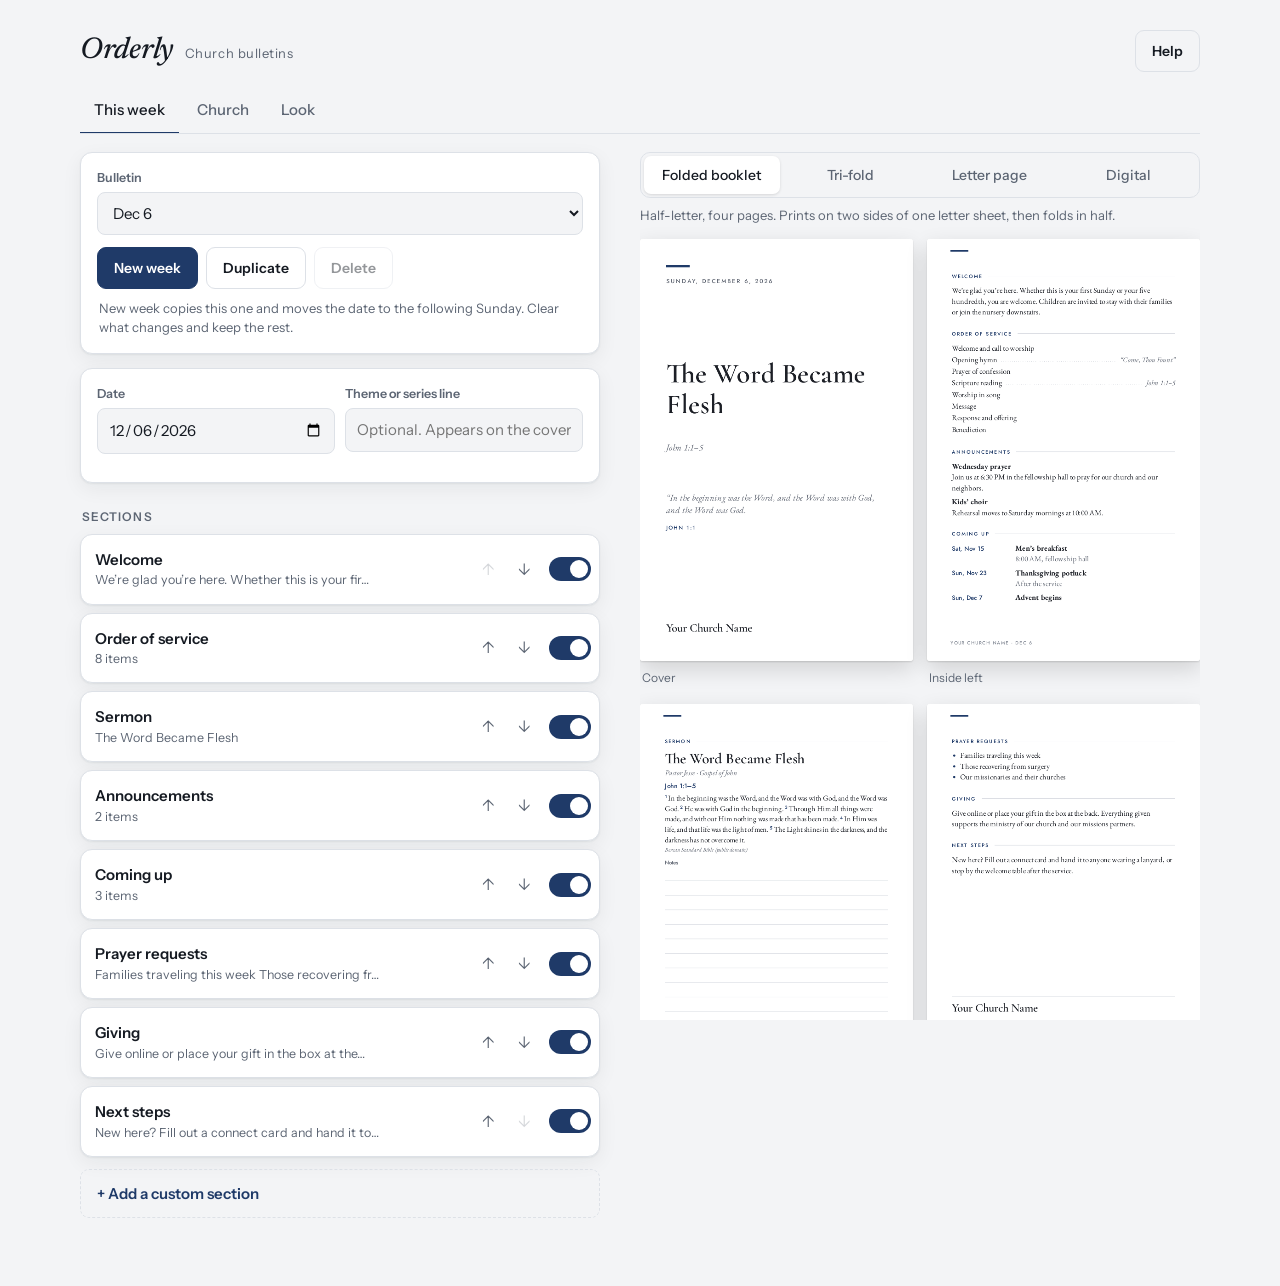
==== index.html @ 0f0de941 "Add files via upload" ====
<!DOCTYPE html>
<html lang="en">
<head>
<meta charset="utf-8">
<meta name="viewport" content="width=device-width, initial-scale=1, viewport-fit=cover">
<title>Orderly</title>
<link rel="icon" type="image/svg+xml" href="[data-uri]">
<link rel="apple-touch-icon" href="[data-uri]">
<link rel="manifest" href="[data-uri]">
<meta name="theme-color" content="#1f3a68">
<meta name="apple-mobile-web-app-capable" content="yes">
<meta name="mobile-web-app-capable" content="yes">
<meta name="apple-mobile-web-app-title" content="Orderly">
<meta name="claude:viewport-fit-sides" content="cover">
<link href="https://fonts.googleapis.com/css2?family=Cormorant+Garamond:wght@500;600;700&family=DM+Sans:ital,wght@0,400;0,500;0,600;0,700;1,400&family=DM+Serif+Display&family=EB+Garamond:ital,wght@0,400;0,600;0,700;1,400&family=Instrument+Sans:wght@400;500;600;700&family=Jost:wght@400;500;600&family=Libre+Baskerville:ital,wght@0,400;0,700;1,400&family=Manrope:wght@400;500;700&family=Newsreader:ital,wght@0,400;0,500;1,400;1,500&family=Source+Sans+3:wght@400;600&family=Source+Serif+4:ital,wght@0,400;0,600;0,700;1,400&display=swap" rel="stylesheet">
<style>
/* Layout: editor column beside a sticky page preview; on phones the preview is its own tab. */
:root{--bg:#f3f4f6;--sf:#fff;--ink:#151a22;--mu:#5c6573;--ln:#dde1e7;--ac:#1f3a68;--acs:#e8edf6;--dg:#a43232;--on:#fff;--sh:0 1px 2px rgba(20,28,40,.06),0 6px 20px rgba(20,28,40,.06);
 --ui:"Instrument Sans",system-ui,-apple-system,"Segoe UI",Roboto,sans-serif;--se:"Newsreader",Georgia,serif}
@media (prefers-color-scheme:dark){:root:not([data-theme="light"]){--bg:#0e1218;--sf:#171c25;--ink:#e9ecf1;--mu:#98a1b0;--ln:#2a313d;--ac:#9ab6ea;--acs:#222d44;--dg:#e07a7a;--on:#0e1218;--sh:0 1px 2px rgba(0,0,0,.4);color-scheme:dark}}
:root[data-theme="dark"]{--bg:#0e1218;--sf:#171c25;--ink:#e9ecf1;--mu:#98a1b0;--ln:#2a313d;--ac:#9ab6ea;--acs:#222d44;--dg:#e07a7a;--on:#0e1218;--sh:0 1px 2px rgba(0,0,0,.4);color-scheme:dark}
*{box-sizing:border-box}
body{background:var(--bg);color:var(--ink);font:15px/1.45 var(--ui);padding-left:max(16px,env(safe-area-inset-left,0px));padding-right:max(16px,env(safe-area-inset-right,0px));padding-block:0 60px;-webkit-text-size-adjust:100%}
#app{max-width:1120px;margin:0 auto}
button,input,select,textarea{font:inherit;color:inherit}
button{cursor:pointer}
.top{padding:22px 0 10px}
.brand{display:flex;align-items:baseline;gap:12px}
.brand b{font:500 30px/1 var(--se);letter-spacing:-.01em;font-style:italic}
.brand span{font-size:13px;color:var(--mu);letter-spacing:.04em}
.tabs{display:flex;gap:4px;border-bottom:1px solid var(--ln);margin:6px 0 18px;overflow-x:auto;scrollbar-width:none}
.tabs button{background:none;border:0;padding:11px 14px;font-weight:500;color:var(--mu);border-bottom:2px solid transparent;margin-bottom:-1px;white-space:nowrap}
.tabs button.on{color:var(--ink);border-bottom-color:var(--ac)}
.tabs button:focus-visible,.btn:focus-visible,.add:focus-visible,.seg button:focus-visible,input:focus-visible,textarea:focus-visible,select:focus-visible,.tg:focus-visible,figure:focus-visible{outline:2px solid var(--ac);outline-offset:2px}
.cols{display:block}
.side{display:none}
.t-prev .side{display:block}
.pvt{display:inline-block}
@media (min-width:980px){.cols{display:grid;grid-template-columns:minmax(0,520px) minmax(0,1fr);gap:40px;align-items:start}.side{display:block;position:sticky;top:16px;max-height:calc(100vh - 32px);overflow:auto;padding-bottom:20px}.pvt{display:none}}
.card{background:var(--sf);border:1px solid var(--ln);border-radius:12px;padding:16px;margin:0 0 14px;box-shadow:var(--sh)}
.h3{font:600 12px var(--ui);letter-spacing:.09em;text-transform:uppercase;color:var(--mu);margin:26px 2px 10px}
.h3.first{margin-top:4px}
.hint{font-size:13px;color:var(--mu);margin:10px 2px 0;text-wrap:pretty}
.row{display:flex;gap:8px;flex-wrap:wrap;margin-top:12px}
.btn{background:var(--ac);color:var(--on);border:1px solid var(--ac);border-radius:9px;padding:10px 16px;font-weight:600;font-size:14px;min-height:42px}
.btn.ghost{background:transparent;color:var(--ink);border-color:var(--ln)}
.btn.dng{color:var(--dg);border-color:var(--dg)}
.btn[disabled]{opacity:.45;cursor:default}
label.file{display:inline-flex;align-items:center;cursor:pointer}
label.file input{position:absolute;width:1px;height:1px;opacity:0;pointer-events:none}
.fl{display:flex;flex-direction:column;gap:5px;margin:0 0 12px;min-width:0}
.fl:last-child{margin-bottom:0}
.fl>span{font-size:12.5px;font-weight:600;color:var(--mu)}
input[type=text],input[type=date],input:not([type]),input[type=color],select,textarea{width:100%;background:var(--bg);border:1px solid var(--ln);border-radius:8px;padding:10px 11px;min-height:42px;min-width:0}
textarea{resize:vertical;line-height:1.45}
.two{display:grid;grid-template-columns:1fr 1fr;gap:10px;min-width:0}
@media (max-width:440px){.two{grid-template-columns:1fr}}
.pick .fl{margin-bottom:0}
.secs{display:flex;flex-direction:column;gap:8px}
.sec{background:var(--sf);border:1px solid var(--ln);border-radius:12px;box-shadow:var(--sh)}
.sec.off{opacity:.62;box-shadow:none}
.sec header{display:flex;align-items:center;gap:6px;padding:4px 8px 4px 4px}
.tg{flex:1;min-width:0;background:none;border:0;text-align:left;padding:10px;display:flex;flex-direction:column;gap:1px;border-radius:8px}
.tg b{font-weight:600}
.tg small{color:var(--mu);font-size:12.5px;white-space:nowrap;overflow:hidden;text-overflow:ellipsis}
.ctl{display:flex;align-items:center;gap:2px}
.ctl>button:not(.sw){width:34px;height:34px;border:0;background:none;border-radius:8px;color:var(--mu);font-size:16px}
.ctl>button[disabled]{opacity:.25}
.sw{width:42px;height:24px;border-radius:99px;border:0;background:var(--ln);position:relative;margin-left:6px;flex:none}
.sw i{position:absolute;top:3px;left:3px;width:18px;height:18px;border-radius:50%;background:#fff;transition:transform .15s}
.sw.on{background:var(--ac)}.sw.on i{transform:translateX(18px)}
.bd{padding:2px 14px 16px;border-top:1px solid var(--ln);padding-top:14px}
.items{display:flex;flex-direction:column;gap:8px;margin-bottom:8px}
.it{display:flex;gap:6px;align-items:center;position:relative}
.it.col{flex-direction:column;align-items:stretch;padding:10px;border:1px solid var(--ln);border-radius:10px;background:var(--bg)}
.it.col input,.it.col textarea{background:var(--sf)}
.it.col .x{position:absolute;top:2px;right:2px}
.it input.sm{flex:0 0 38%}
.x{width:34px;height:34px;flex:none;border:0;background:none;color:var(--mu);font-size:20px;border-radius:8px}
.add{background:none;border:1px dashed var(--ln);border-radius:9px;color:var(--ac);font-weight:600;padding:9px 14px;min-height:40px;width:100%;text-align:left}
.add.big{margin-top:12px;padding:13px 16px}
.add.dng{color:var(--dg);margin-top:12px;border-style:solid}
.opt{display:flex;gap:16px;align-items:center;justify-content:space-between;flex-wrap:wrap;margin-top:12px}
.chk,.inl{display:inline-flex;align-items:center;gap:8px;font-size:14px}
.chk input{width:18px;height:18px;accent-color:var(--ac)}
.inl select{width:auto;min-height:36px;padding:6px 8px}
.logo img{max-width:200px;max-height:90px;display:block;margin-bottom:6px}
.nologo{color:var(--mu);font-size:13px;border:1px dashed var(--ln);border-radius:10px;padding:24px;text-align:center}
.sw8{display:flex;gap:10px;flex-wrap:wrap}
.swt{width:38px;height:38px;border-radius:50%;border:2px solid var(--sf);box-shadow:0 0 0 1px var(--ln);background:var(--c);padding:0;position:relative}
.swt.on{box-shadow:0 0 0 2px var(--ink)}
.swt.cust{display:inline-block;overflow:hidden;background:conic-gradient(#d33,#dd3,#3d3,#3dd,#33d,#d3d,#d33)}
.swt.cust.on::after{content:"";position:absolute;inset:11px;border-radius:50%;background:var(--c);box-shadow:0 0 0 2px var(--sf)}
.swt.cust input{position:absolute;inset:-8px;width:60px;height:60px;opacity:0;cursor:pointer;padding:0;border:0;min-height:0}
.fonts{display:grid;grid-template-columns:1fr 1fr;gap:10px}
.fcard{background:var(--sf);border:1px solid var(--ln);border-radius:12px;padding:14px;text-align:left;display:flex;flex-direction:column;gap:4px;box-shadow:var(--sh)}
.fcard span{font-size:22px;line-height:1.1}
.fcard small{font-size:12px;color:var(--mu)}
.fcard.on{border-color:var(--ac);box-shadow:0 0 0 1px var(--ac)}
.seg{display:flex;background:var(--bg);border:1px solid var(--ln);border-radius:10px;padding:3px;gap:3px}
.seg button{flex:1;border:0;background:none;border-radius:7px;padding:8px 6px;font-weight:500;font-size:14px;color:var(--mu);min-height:38px}
.seg button.on{background:var(--sf);color:var(--ink);box-shadow:0 1px 3px rgba(0,0,0,.12)}
.pvh{margin:0 0 14px}
.note{background:var(--acs);border:1px solid var(--ln);border-radius:10px;padding:10px 12px;font-size:13.5px;margin:0 0 12px}
.pgs{display:grid;gap:18px 14px;grid-template-columns:repeat(2,minmax(0,1fr))}
.pgs.digital{grid-template-columns:repeat(2,minmax(0,1fr))}
@media (min-width:640px) and (max-width:979px){.pgs.booklet{grid-template-columns:repeat(4,minmax(0,1fr))}.pgs.digital{grid-template-columns:repeat(3,minmax(0,1fr))}.pgs.page{grid-template-columns:repeat(2,minmax(0,300px))}}
.pgs.page:has(figure:only-child){grid-template-columns:minmax(0,340px)}
figure{margin:0;cursor:zoom-in}
figure .pg{border-radius:3px;box-shadow:0 1px 2px rgba(0,0,0,.14),0 8px 22px rgba(0,0,0,.14);background:#fff}
figure canvas{display:block;border-radius:3px;width:100%;height:auto}
figcaption{padding:8px 2px 0;font-size:12px;color:var(--mu)}
.exp{display:flex;flex-wrap:wrap;gap:8px;margin-top:8px}
.ov{position:fixed;inset:0;background:rgba(10,14,20,.72);z-index:50;display:flex;align-items:center;justify-content:center;padding:max(16px,env(safe-area-inset-top,0px)) 16px;overflow:auto}
.ovb{background:var(--sf);border-radius:14px;padding:14px;max-width:min(560px,100%);max-height:100%;overflow:auto}
.ovb img{display:block;max-width:100%;max-height:72vh;margin:0 auto;box-shadow:0 2px 14px rgba(0,0,0,.25);background:#fff}
.ovb .row{justify-content:center}
.cpo textarea{height:200px;margin:10px 0 12px}
.ovb p{margin:0}
#toast{position:fixed;left:50%;bottom:calc(24px + env(safe-area-inset-bottom,0px));transform:translate(-50%,20px);background:var(--ink);color:var(--bg);padding:10px 16px;border-radius:10px;font-size:14px;opacity:0;pointer-events:none;transition:.2s;z-index:60;max-width:90vw}
#toast.show{opacity:1;transform:translate(-50%,0)}
#pa{display:none}
@media print{body>*:not(#pa){display:none!important}body{background:#fff;padding:0!important}#pa{display:block}#pa img{display:block;width:100%;page-break-after:always;break-after:page}}
@media (prefers-reduced-motion:reduce){*{transition:none!important}}

.dsg{display:grid;grid-template-columns:repeat(3,minmax(0,1fr));gap:10px}
@media (max-width:440px){.dsg{grid-template-columns:repeat(2,minmax(0,1fr))}}
.dcard{background:var(--sf);border:1px solid var(--ln);border-radius:12px;padding:8px 8px 10px;text-align:left;display:flex;flex-direction:column;gap:2px;box-shadow:var(--sh);min-width:0}
.dcard canvas{width:100%;height:auto;border-radius:4px;border:1px solid var(--ln);margin-bottom:6px;background:#fff}
.dcard b{font-size:14px}
.dcard small{font-size:12px;color:var(--mu);line-height:1.3}
.dcard.on{border-color:var(--ac);box-shadow:0 0 0 1px var(--ac)}
.phr{display:flex;gap:14px;align-items:center;flex-wrap:wrap}
.phr img{width:96px;height:120px;object-fit:cover;border-radius:6px;border:1px solid var(--ln)}
.phr .nologo{width:96px;height:120px;display:flex;align-items:center;justify-content:center;padding:8px}

.seas{display:grid;grid-template-columns:repeat(2,minmax(0,1fr));gap:8px}
.scard{background:var(--sf);border:1px solid var(--ln);border-radius:12px;padding:10px 10px 10px 36px;text-align:left;position:relative;display:flex;flex-direction:column;gap:1px;min-width:0}
.scard i{position:absolute;left:10px;top:12px;width:18px;height:18px;border-radius:50%}
.scard b{font-size:14px}.scard small{font-size:12px;color:var(--mu);line-height:1.3}
.scard.on,.acard.on,.icard.on{border-color:var(--ac);box-shadow:0 0 0 1px var(--ac)}
.artg{display:grid;grid-template-columns:repeat(4,minmax(0,1fr));gap:8px}
@media (max-width:440px){.artg{grid-template-columns:repeat(3,minmax(0,1fr))}}
.acard{background:var(--sf);border:1px solid var(--ln);border-radius:10px;padding:5px;display:flex;flex-direction:column;gap:4px;align-items:stretch;min-width:0}
.acard canvas{width:100%;height:auto;border-radius:5px;display:block}
.acard small{font-size:11.5px;color:var(--mu);text-align:center}
.illg{display:grid;grid-template-columns:repeat(5,minmax(0,1fr));gap:8px}
@media (max-width:440px){.illg{grid-template-columns:repeat(4,minmax(0,1fr))}}
.icard{background:var(--sf);border:1px solid var(--ln);border-radius:10px;padding:6px;display:flex;align-items:center;justify-content:center;min-height:56px;min-width:0}
.icard canvas{width:100%;max-width:52px;height:auto;display:block}
.icard span{font-size:12.5px;color:var(--mu)}
.btn.sm{padding:6px 12px;font-size:13px;min-height:0}

.cfe{margin-top:10px}
.cfp{font-size:26px;line-height:1.15;margin-bottom:6px}.cfp2{font-size:15px;line-height:1.4;color:var(--mu);margin-bottom:12px}
.cfr{display:flex;gap:10px;align-items:flex-end;margin-bottom:10px}.cfr>.fl{flex:1;min-width:0}.cfr>.cfw{flex:0 0 120px}
.cfr2{display:grid;grid-template-columns:1fr;gap:10px;margin-bottom:6px}
.cfh{font-size:13px;margin:14px 0 6px}
.cfr.add input{flex:1;min-width:0}
.cfu{display:flex;flex-direction:column;gap:6px;margin-top:8px}.cfu>div{display:flex;justify-content:space-between;align-items:center;gap:8px}.cfu span{font-size:17px}
.cfr.add input{flex:1 1 0;width:auto}.cfr.add select{width:auto;flex:0 0 112px}.cfr.add .btn{flex:0 0 auto}

.pgs.trifold{grid-template-columns:repeat(3,minmax(0,1fr))}
@media (min-width:640px) and (max-width:979px){.pgs.trifold{grid-template-columns:repeat(6,minmax(0,1fr))}}
details.pst{margin:10px 0 2px;font-size:13px}details.pst summary{cursor:pointer;color:var(--muted,#667);padding:6px 0}details.pst textarea{width:100%;box-sizing:border-box;margin:6px 0;font:inherit}
.lsz{display:flex;align-items:center;gap:10px;margin:10px 0 2px;font-size:13px}.lsz input{flex:1}
.top{display:flex;align-items:center;justify-content:space-between;gap:12px}.hlp{padding:8px 16px}
.mdl{max-width:min(640px,100%);padding:20px 22px}.mdl h2{margin:0 0 6px;font:500 24px var(--se)}.mdl h3{margin:0 0 10px;font:500 20px var(--se)}.mdl h4{margin:16px 0 4px;font-size:14px}.mdl p,.mdl li{font-size:14px;line-height:1.5;margin:4px 0}.mdl ul,.mdl ol{padding-left:20px;margin:4px 0}.mdl .row{margin-top:16px}
.mkb{flex-basis:100%}.mkb .hint{margin:4px 0 0}

.sch{display:grid;grid-template-columns:repeat(2,1fr);gap:6px;margin-bottom:12px}
.schb{display:flex;align-items:center;gap:6px;padding:6px 8px;border:1px solid var(--line,#ddd);border-radius:8px;background:#fff;cursor:pointer;text-align:left}
.schb.on{border-color:#1f3a68;box-shadow:0 0 0 1px #1f3a68}
.schb span{width:16px;height:16px;border-radius:50%;flex:none}.schb small{font-size:11px;color:#444}
.swt.same{background:linear-gradient(135deg,var(--c) 50%,#fff 50%);border:1px dashed #999}

</style>
</head>
<body>
<div id="app"></div><div id="pa"></div>
<script>
const BIBLE=[["GEN","Genesis",[{"n":[1,2,3,4,5,6,7,8,9,10,11,12,13,14,15,16,17,18,19,20,21,22,23,24,25,26,27,28,29,30,31],"v":["In the beginning God created the heavens and the earth.","Now the earth was formless and void, and darkness was over the surface of the deep. And the Spirit of God was hovering over the surface of the waters.","And God said, “Let there be light,” and there was light.","And God saw that the light was good, and He separated the light from the darkness.","God called the light “day,” and the darkness He called “night.” And there was evening, and there was morning — the first day.","And God said, “Let there be an expanse between the waters, to separate the waters from the waters.”","So God made the expanse and separated the waters beneath it from the waters above. And it was so.","God called the expanse “sky.” And there was evening, and there was morning — the second day.","And God said, “Let the waters under the sky be gathered into one place, so that the dry land may appear.” And it was so.","God called the dry land “earth,” and the gathering of waters He called “seas.” And God saw that it was good.","Then God said, “Let the earth bring forth vegetation: seed-bearing plants and fruit trees, each bearing fruit with seed according to its kind.” And it was so.","The earth produced vegetation: seed-bearing plants according to their kinds and trees bearing fruit with seed according to their kinds. And God saw that it was good.","And there was evening, and there was morning — the third day.","And God said, “Let there be lights in the expanse of the sky to distinguish between the day and the night, and let them be signs to mark the seasons and days and years.","And let them serve as lights in the expanse of the sky to shine upon the earth.” And it was so.","God made two great lights: the greater light to rule the day and the lesser light to rule the night. And He made the stars as well.","God set these lights in the expanse of the sky to shine upon the earth,","to preside over the day and the night, and to separate the light from the darkness. And God saw that it was good.","And there was evening, and there was morning — the fourth day.","And God said, “Let the waters teem with living creatures, and let birds fly above the earth in the open expanse of the sky.”","So God created the great sea creatures and every living thing that moves, with which the waters teemed according to their kinds, and every winged bird after its kind. And God saw that it was good.","Then God blessed them and said, “Be fruitful and multiply and fill the waters of the seas, and let birds multiply on the earth.”","And there was evening, and there was morning — the fifth day.","And God said, “Let the earth bring forth living creatures according to their kinds: livestock, land crawlers, and beasts of the earth according to their kinds.” And it was so.","God made the beasts of the earth according to their kinds, the livestock according to their kinds, and everything that crawls upon the earth according to its kind. And God saw that it was good.","Then God said, “Let Us make man in Our image, after Our likeness, to rule over the fish of the sea and the birds of the air, over the livestock, and over all the earth itself and every creature that crawls upon it.”","So God created man in His own image;\n  in the image of God He created him;\n  male and female He created them.","God blessed them and said to them, “Be fruitful and multiply, and fill the earth and subdue it; rule over the fish of the sea and the birds of the air and every creature that crawls upon the earth.”","Then God said, “Behold, I have given you every seed-bearing plant on the face of all the earth, and every tree whose fruit contains seed. They will be yours for food.","And to every beast of the earth and every bird of the air and every creature that crawls upon the earth — everything that has the breath of life in it — I have given every green plant for food.” And it was so.","And God looked upon all that He had made, and indeed, it was very good. And there was evening, and there was morning — the sixth day."],"t":[1,1,1,0,0,1,0,0,1,0,1,0,1,1,0,1,1,0,1,1,0,1,1,1,0,1,2,1,1,0,1],"h":{"0":"The Creation","2":"The First Day","5":"The Second Day","8":"The Third Day","13":"The Fourth Day","19":"The Fifth Day","23":"The Sixth Day"},"f":{"2":["Cited in"],"4":["Literally day one"],"5":["Or a canopy or a firmament or a vault ; also in verses 7, 8, 14, 15, 17, and 20"],"25":["MT; Syriac and over all the beasts of the earth"],"26":["Cited in and Mark 10:6"]},"x":{"0":[["JHN",1,1,"John 1:1–5"],["HEB",11,1,"Hebrews 11:1–3"]]}},{"n":[1,2,3,4,5,6,7,8,9,10,11,12,13,14,15,16,17,18,19,20,21,22,23,24,25],"v":["Thus the heavens and the earth were completed in all their vast array.","And by the seventh day God had finished the work He had been doing; so on that day He rested from all His work.","Then God blessed the seventh day and sanctified it, because on that day He rested from all the work of creation that He had accomplished.","This is the account of the heavens and the earth when they were created, in the day that the LORD God made them.","Now no shrub of the field had yet appeared on the earth, nor had any plant of the field sprouted, for the LORD God had not yet sent rain upon the earth, and there was no man to cultivate the ground.","But springs welled up from the earth and watered the whole surface of the ground.","Then the LORD God formed man from the dust of the ground and breathed the breath of life into his nostrils, and the man became a living being.","And the LORD God planted a garden in Eden, in the east, where He placed the man He had formed.","Out of the ground the LORD God gave growth to every tree that is pleasing to the eye and good for food. And in the middle of the garden were the tree of life and the tree of the knowledge of good and evil.","Now a river flowed out of Eden to water the garden, and from there it branched into four headwaters:","The name of the first river is the Pishon; it winds through the whole land of Havilah, where there is gold.","And the gold of that land is pure, and bdellium and onyx are found there.","The name of the second river is the Gihon; it winds through the whole land of Cush.","The name of the third river is the Tigris; it runs along the east side of Assyria. And the fourth river is the Euphrates.","Then the LORD God took the man and placed him in the Garden of Eden to cultivate and keep it.","And the LORD God commanded him, “You may eat freely from every tree of the garden,","but you must not eat from the tree of the knowledge of good and evil; for in the day that you eat of it, you will surely die.”","The LORD God also said, “ It is not good for the man to be alone. I will make for him a suitable helper.”","And out of the ground the LORD God formed every beast of the field and every bird of the air, and He brought them to the man to see what he would name each one. And whatever the man called each living creature, that was its name.","The man gave names to all the livestock, to the birds of the air, and to every beast of the field. But for Adam no suitable helper was found.","So the LORD God caused the man to fall into a deep sleep, and while he slept, He took one of the man’s ribs and closed up the area with flesh.","And from the rib that the LORD God had taken from the man, He made a woman and brought her to him.","And the man said:\n“This is now bone of my bones\n  and flesh of my flesh;\nshe shall be called ‘woman,’\n  for out of man she was taken.”","For this reason a man will leave his father and mother and be united to his wife, and they will become one flesh.","And the man and his wife were both naked, and they were not ashamed."],"t":[1,0,1,1,1,0,1,1,0,1,1,0,1,1,1,1,0,1,1,0,1,0,2,1,1],"h":{"0":"The Seventh Day","3":"Man and Woman in the Garden"},"f":{"1":["Cited in"],"3":["LORD or GOD , with capital letters, represents the proper name of the God of Israel and the one true God, transliterated from the Hebrew as YHWH ; here and throughout the Scriptures."],"5":["Or mist"],"6":["Or a living soul ; cited in"],"19":["Or the man , as in verses 19 and 21"],"20":["Or took part of the man’s side ; similarly in verse 22"],"23":["LXX and the two will become one flesh ; cited in , Mark 10:7–8, 1 Corinthians 6:16, and Ephesians 5:31"]},"x":{"0":[["EXO",16,22,"Exodus 16:22–30"],["HEB",4,1,"Hebrews 4:1–11"]]}},{"n":[1,2,3,4,5,6,7,8,9,10,11,12,13,14,15,16,17,18,19,20,21,22,23,24],"v":["Now the serpent was more crafty than any beast of the field that the LORD God had made. And he said to the woman, “Did God really say, ‘You must not eat from any tree in the garden?’”","The woman answered the serpent, “We may eat the fruit of the trees of the garden,","but about the fruit of the tree in the middle of the garden, God has said, ‘You must not eat of it or touch it, or you will die.’”","“You will not surely die,” the serpent told the woman.","“For God knows that in the day you eat of it, your eyes will be opened and you will be like God, knowing good and evil.”","When the woman saw that the tree was good for food and pleasing to the eyes, and that it was desirable for obtaining wisdom, she took the fruit and ate it. She also gave some to her husband who was with her, and he ate it.","And the eyes of both of them were opened, and they knew that they were naked; so they sewed together fig leaves and made coverings for themselves.","Then the man and his wife heard the voice of the LORD God walking in the garden in the breeze of the day, and they hid themselves from the presence of the LORD God among the trees of the garden.","But the LORD God called out to the man, “Where are you?”","“I heard Your voice in the garden,” he replied, “and I was afraid because I was naked; so I hid myself.”","“Who told you that you were naked?” asked the LORD God. “Have you eaten from the tree of which I commanded you not to eat?”","And the man answered, “The woman whom You gave me, she gave me fruit from the tree, and I ate it.”","Then the LORD God said to the woman, “What is this you have done?” “The serpent deceived me,” she replied, “and I ate.”","So the LORD God said to the serpent:\n“Because you have done this,\n  cursed are you above all livestock\n  and every beast of the field!\nOn your belly will you go,\n  and dust you will eat,\n  all the days of your life.","And I will put enmity between you and the woman,\n  and between your seed and her seed.\nHe will crush your head,\n  and you will strike his heel.”","To the woman He said:\n“I will sharply increase your pain in childbirth;\n  in pain you will bring forth children.\nYour desire will be for your husband,\n  and he will rule over you.”","And to Adam He said:\n“Because you have listened to the voice of your wife\n  and have eaten from the tree\n  of which I commanded you not to eat,\ncursed is the ground because of you;\n  through toil you will eat of it\n  all the days of your life.","Both thorns and thistles it will yield for you,\n  and you will eat the plants of the field.","By the sweat of your brow\n  you will eat your bread,\nuntil you return to the ground —\n  because out of it were you taken.\nFor dust you are,\n  and to dust you shall return.”","And Adam named his wife Eve, because she would be the mother of all the living.","And the LORD God made garments of skin for Adam and his wife, and He clothed them.","Then the LORD God said, “Behold, the man has become like one of Us, knowing good and evil. And now, lest he reach out his hand and take also from the tree of life, and eat, and live forever...”","Therefore the LORD God banished him from the Garden of Eden to work the ground from which he had been taken.","So He drove out the man and stationed cherubim on the east side of the Garden of Eden, along with a whirling sword of flame to guard the way to the tree of life."],"t":[1,1,0,1,0,1,1,1,1,1,1,1,1,2,2,2,2,2,2,1,1,1,1,0],"h":{"0":"The Serpent’s Deception","7":"God Arraigns Adam and Eve","13":"The Fate of the Serpent","15":"The Punishment of Mankind","20":"The Expulsion from Paradise"},"f":{"0":["Hebrew nachash , translated in this chapter as serpent , is translated in most cases as snake ."],"7":["Or at the breezy (time) ; Hebrew unto the Ruach"],"14":["Or He will bruise your head, and you will bruise his heel . The same Hebrew root for crush , bruise , or strike appears twice in this verse."],"15":["Or You will desire to control your husband"],"19":["Eve sounds like the Hebrew for giving life or living ."]},"x":{"0":[["ROM",5,12,"Romans 5:12–21"]]}},{"n":[1,2,3,4,5,6,7,8,9,10,11,12,13,14,15,16,17,18,19,20,21,22,23,24,25,26],"v":["And Adam had relations with his wife Eve, and she conceived and gave birth to Cain. “With the help of the LORD I have brought forth a man,” she said.","Later she gave birth to Cain’s brother Abel. Now Abel was a keeper of sheep, while Cain was a tiller of the soil.","So in the course of time, Cain brought some of the fruit of the soil as an offering to the LORD,","while Abel brought the best portions of the firstborn of his flock. And the LORD looked with favor on Abel and his offering,","but He had no regard for Cain and his offering. So Cain became very angry, and his countenance fell.","“Why are you angry,” said the LORD to Cain, “and why has your countenance fallen?","If you do what is right, will you not be accepted? But if you refuse to do what is right, sin is crouching at your door; it desires you, but you must master it.”","Then Cain said to his brother Abel, “Let us go out to the field.” And while they were in the field, Cain rose up against his brother Abel and killed him.","And the LORD said to Cain, “Where is your brother Abel?” “I do not know!” he answered. “ Am I my brother’s keeper?”","“What have you done?” replied the LORD. “The voice of your brother’s blood cries out to Me from the ground.","Now you are cursed and banished from the ground, which has opened its mouth to receive your brother’s blood from your hand.","When you till the ground, it will no longer yield its produce to you. You will be a fugitive and a wanderer on the earth.”","But Cain said to the LORD, “My punishment is greater than I can bear.","Behold, this day You have driven me from the face of the earth, and from Your face I will be hidden; I will be a fugitive and a wanderer on the earth, and whoever finds me will kill me.”","“Not so!” replied the LORD. “If anyone slays Cain, then Cain will be avenged sevenfold.” And the LORD placed a mark on Cain, so that no one who found him would kill him.","So Cain went out from the presence of the LORD and settled in the land of Nod, east of Eden.","And Cain had relations with his wife, and she conceived and gave birth to Enoch. Then Cain built a city and named it after his son Enoch.","Now to Enoch was born Irad, and Irad was the father of Mehujael, and Mehujael was the father of Methusael, and Methusael was the father of Lamech.","And Lamech married two women, one named Adah and the other Zillah.","Adah gave birth to Jabal; he was the father of those who dwell in tents and raise livestock.","And his brother’s name was Jubal; he was the father of all who play the harp and flute.","And Zillah gave birth to Tubal-cain, a forger of every implement of bronze and iron. And the sister of Tubal-cain was Naamah.","Then Lamech said to his wives:\n“Adah and Zillah, hear my voice;\n  wives of Lamech, listen to my speech.\nFor I have slain a man for wounding me,\n  a young man for striking me.","If Cain is avenged sevenfold,\n  then Lamech seventy-sevenfold.”","And Adam again had relations with his wife, and she gave birth to a son and named him Seth, saying, “God has granted me another seed in place of Abel, since Cain killed him.”","And to Seth also a son was born, and he called him Enosh. At that time men began to call upon the name of the LORD."],"t":[1,1,0,0,0,1,0,1,1,1,0,0,1,0,1,1,1,1,0,1,0,1,2,2,1,1],"h":{"0":"Cain and Abel","16":"The Descendants of Cain","24":"Seth and Enosh"},"f":{"0":["Cain sounds like the Hebrew for acquired or brought forth ."],"6":["Or it desires to control you"],"7":["SP, LXX, Syriac, and Vulgate; Hebrew Then Cain spoke to his brother Abel."],"12":["Or guilt or sin"],"14":["LXX, Vulgate, and Syriac; Hebrew “Very well!” or “Therefore:”"],"15":["Nod means wandering ."],"23":["Hebrew; LXX can be translated as either seventy times seven or seventy-sevenfold ; see also ."],"24":["Seth probably means granted or appointed ."],"25":["Or to proclaim ; some translators to invoke or to call themselves by or to profane"]},"x":{"0":[["HEB",11,4,"Hebrews 11:4"]]}},{"n":[1,2,3,4,5,6,7,8,9,10,11,12,13,14,15,16,17,18,19,20,21,22,23,24,25,26,27,28,29,30,31,32],"v":["This is the book of the generations of Adam. In the day that God created man, He made him in His own likeness.","Male and female He created them, and He blessed them. And in the day they were created, He called them “man.”","When Adam was 130 years old, he had a son in his own likeness, after his own image; and he named him Seth.","And after he had become the father of Seth, Adam lived 800 years and had other sons and daughters.","So Adam lived a total of 930 years, and then he died.","When Seth was 105 years old, he became the father of Enosh.","And after he had become the father of Enosh, Seth lived 807 years and had other sons and daughters.","So Seth lived a total of 912 years, and then he died.","When Enosh was 90 years old, he became the father of Kenan.","And after he had become the father of Kenan, Enosh lived 815 years and had other sons and daughters.","So Enosh lived a total of 905 years, and then he died.","When Kenan was 70 years old, he became the father of Mahalalel.","And after he had become the father of Mahalalel, Kenan lived 840 years and had other sons and daughters.","So Kenan lived a total of 910 years, and then he died.","When Mahalalel was 65 years old, he became the father of Jared.","And after he had become the father of Jared, Mahalalel lived 830 years and had other sons and daughters.","So Mahalalel lived a total of 895 years, and then he died.","When Jared was 162 years old, he became the father of Enoch.","And after he had become the father of Enoch, Jared lived 800 years and had other sons and daughters.","So Jared lived a total of 962 years, and then he died.","When Enoch was 65 years old, he became the father of Methuselah.","And after he had become the father of Methuselah, Enoch walked with God 300 years and had other sons and daughters.","So Enoch lived a total of 365 years.","Enoch walked with God, and then he was no more, because God had taken him away.","When Methuselah was 187 years old, he became the father of Lamech.","And after he had become the father of Lamech, Methuselah lived 782 years and had other sons and daughters.","So Methuselah lived a total of 969 years, and then he died.","When Lamech was 182 years old, he had a son.","And he named him Noah, saying, “ May this one comfort us in the labor and toil of our hands caused by the ground that the LORD has cursed.”","And after he had become the father of Noah, Lamech lived 595 years and had other sons and daughters.","So Lamech lived a total of 777 years, and then he died.","After Noah was 500 years old, he became the father of Shem, Ham, and Japheth."],"t":[1,0,1,0,0,1,0,0,1,0,0,1,0,0,1,0,0,1,0,0,1,0,0,1,1,0,0,1,0,0,0,1],"h":{"0":"The Descendants of Adam","17":"God Takes Up Enoch","24":"From Methuselah to Noah"},"f":{"1":["Cited in and Mark 10:6","Hebrew Adam"],"21":["LXX pleased God ; also in verse 24"],"23":["LXX and he was not found, because God had taken him away ; cited in"],"28":["Noah sounds like the Hebrew for rest or comfort ."]},"x":{"0":[["1CH",1,1,"1 Chronicles 1:1–3"]],"17":[["HEB",11,5,"Hebrews 11:5"]]}},{"n":[1,2,3,4,5,6,7,8,9,10,11,12,13,14,15,16,17,18,19,20,21,22],"v":["Now when men began to multiply on the face of the earth and daughters were born to them,","the sons of God saw that the daughters of men were beautiful, and they took as wives whomever they chose.","So the LORD said, “My Spirit will not contend with man forever, for he is mortal; his days shall be 120 years.”","The Nephilim were on the earth in those days— and afterward as well— when the sons of God had relations with the daughters of men. And they bore them children who became the mighty men of old, men of renown.","Then the LORD saw that the wickedness of man was great upon the earth, and that every inclination of the thoughts of his heart was altogether evil all the time.","And the LORD regretted that He had made man on the earth, and He was grieved in His heart.","So the LORD said, “I will blot out man, whom I have created, from the face of the earth — every man and beast and crawling creature and bird of the air — for I am grieved that I have made them.”","Noah, however, found favor in the eyes of the LORD.","This is the account of Noah. Noah was a righteous man, blameless in his generation; Noah walked with God.","And Noah had three sons: Shem, Ham, and Japheth.","Now the earth was corrupt in the sight of God, and full of violence.","And God looked upon the earth and saw that it was corrupt; for all living creatures on the earth had corrupted their ways.","Then God said to Noah, “The end of all living creatures has come before Me, because through them the earth is full of violence. Now behold, I will destroy both them and the earth.","Make for yourself an ark of gopher wood; make rooms in the ark and coat it with pitch inside and out.","And this is how you are to build it: The ark is to be 300 cubits long, 50 cubits wide, and 30 cubits high.","You are to make a roof for the ark, finish its walls a cubit from the top, place a door in the side of the ark, and build lower, middle, and upper decks.","And behold, I will bring floodwaters upon the earth to destroy every creature under the heavens that has the breath of life. Everything on the earth will perish.","But I will establish My covenant with you, and you will enter the ark — you and your sons and your wife and your sons’ wives with you.","And you are to bring two of every living creature into the ark — male and female — to keep them alive with you.","Two of every kind of bird and animal and crawling creature will come to you to be kept alive.","You are also to take for yourself every kind of food that is eaten and gather it as food for yourselves and for the animals.”","So Noah did everything precisely as God had commanded him."],"t":[1,0,1,1,1,0,0,1,1,0,1,0,1,1,0,0,1,0,1,0,0,1],"h":{"0":"Corruption on the Earth","7":"Noah’s Favor with God","12":"Preparing the Ark"},"f":{"2":["LXX and Syriac My Spirit will not remain in man forever"],"11":["Literally all flesh ; similarly in verses 13, 17, and 19"],"13":["Gopher is an unknown kind of tree; possibly cypress or cedar ."],"14":["The ark was approximately 450 feet long, 75 feet wide, and 45 feet high (137.2 meters long, 22.9 meters wide, and 13.7 meters high)."],"15":["Or skylight or window","A cubit is approximately 18 inches or 45.7 centimeters."]},"x":{"0":[["MAT",24,36,"Matthew 24:36–51"]],"12":[["HEB",11,7,"Hebrews 11:7"]]}},{"n":[1,2,3,4,5,6,7,8,9,10,11,12,13,14,15,16,17,18,19,20,21,22,23,24],"v":["Then the LORD said to Noah, “Go into the ark, you and all your family, because I have found you righteous in this generation.","You are to take with you seven pairs of every kind of clean animal, a male and its mate; a pair of every kind of unclean animal, a male and its mate;","and seven pairs of every kind of bird of the air, male and female, to preserve their offspring on the face of all the earth.","For seven days from now I will send rain on the earth for forty days and forty nights, and I will wipe from the face of the earth every living thing I have made.”","And Noah did all that the LORD had commanded him.","Now Noah was 600 years old when the floodwaters came upon the earth.","And Noah and his wife, with his sons and their wives, entered the ark to escape the waters of the flood.","The clean and unclean animals, the birds, and everything that crawls along the ground","came to Noah to enter the ark, two by two, male and female, as God had commanded Noah.","And after seven days the floodwaters came upon the earth.","In the six hundredth year of Noah’s life, on the seventeenth day of the second month, all the fountains of the great deep burst forth, and the floodgates of the heavens were opened.","And the rain fell upon the earth for forty days and forty nights.","On that very day Noah entered the ark, along with his sons Shem, Ham, and Japheth, and his wife, and the three wives of his sons —","they and every kind of wild animal, livestock, crawling creature, bird, and winged creature.","They came to Noah to enter the ark, two by two of every creature with the breath of life.","And they entered, the male and female of every living thing, as God had commanded Noah. Then the LORD shut him in.","For forty days the flood kept coming on the earth, and the waters rose and lifted the ark high above the earth.","So the waters continued to surge and rise greatly on the earth, and the ark floated on the surface of the waters.","Finally, the waters completely prevailed upon the earth, so that all the high mountains under all the heavens were covered.","The waters rose and covered the mountaintops to a depth of fifteen cubits.","And every living thing that moved upon the earth perished — birds, livestock, animals, every creature that swarms upon the earth, and all mankind.","Of all that was on dry land, everything that had the breath of life in its nostrils died.","And every living thing on the face of the earth was destroyed — man and livestock, crawling creatures and birds of the air; they were blotted out from the earth, and only Noah and those with him in the ark remained.","And the waters prevailed upon the earth for 150 days."],"t":[1,0,0,0,1,1,0,0,0,1,0,0,1,0,0,0,1,0,0,1,0,0,0,1],"h":{"0":"The Great Flood"},"f":{"1":["Or by sevens ; also in verse 3"],"14":["Literally of all flesh ; similarly in verses 16 and 21"],"19":["15 cubits is approximately 22.5 feet or 6.9 meters."]},"x":{"0":[["2PE",3,1,"2 Peter 3:1–7"]]}},{"n":[1,2,3,4,5,6,7,8,9,10,11,12,13,14,15,16,17,18,19,20,21,22],"v":["But God remembered Noah and all the animals and livestock that were with him in the ark. And God sent a wind over the earth, and the waters began to subside.","The springs of the deep and the floodgates of the heavens were closed, and the rain from the sky was restrained.","The waters receded steadily from the earth, and after 150 days the waters had gone down.","On the seventeenth day of the seventh month, the ark came to rest on the mountains of Ararat.","And the waters continued to recede until the tenth month, and on the first day of the tenth month the tops of the mountains became visible.","After forty days Noah opened the window he had made in the ark","and sent out a raven. It kept flying back and forth until the waters had dried up from the earth.","Then Noah sent out a dove to see if the waters had receded from the surface of the ground.","But the dove found no place to rest her foot, and she returned to him in the ark, because the waters were still covering the surface of all the earth. So he reached out his hand and brought her back inside the ark.","Noah waited seven more days and again sent out the dove from the ark.","And behold, the dove returned to him in the evening with a freshly plucked olive leaf in her beak. So Noah knew that the waters had receded from the earth.","And Noah waited seven more days and sent out the dove again, but this time she did not return to him.","In Noah’s six hundred and first year, on the first day of the first month, the waters had dried up from the earth. So Noah removed the covering from the ark and saw that the surface of the ground was dry.","By the twenty-seventh day of the second month, the earth was fully dry.","Then God said to Noah,","“Come out of the ark, you and your wife, along with your sons and their wives.","Bring out all the living creatures that are with you— birds, livestock, and everything that crawls upon the ground— so that they can spread out over the earth and be fruitful and multiply upon it.”","So Noah came out, along with his sons and his wife and his sons’ wives.","Every living creature, every creeping thing, and every bird — everything that moves upon the earth — came out of the ark, kind by kind.","Then Noah built an altar to the LORD. And taking from every kind of clean animal and clean bird, he offered burnt offerings on the altar.","When the LORD smelled the pleasing aroma, He said in His heart, “Never again will I curse the ground because of man, even though every inclination of his heart is evil from his youth. And never again will I destroy all living creatures as I have done.","As long as the earth endures,\n  seedtime and harvest,\ncold and heat,\n  summer and winter,\nday and night\n  shall never cease.”"],"t":[1,0,0,1,0,1,0,1,0,1,0,1,1,0,1,0,0,1,0,1,0,2],"h":{"0":"The Ark Rests on Ararat","5":"Noah Sends a Raven and a Dove","12":"Exiting the Ark","19":"Noah Builds an Altar"},"f":{"7":["Literally sent out from him or sent out from it"]}},{"n":[1,2,3,4,5,6,7,8,9,10,11,12,13,14,15,16,17,18,19,20,21,22,23,24,25,26,27,28,29],"v":["And God blessed Noah and his sons and said to them, “Be fruitful and multiply and fill the earth.","The fear and dread of you will fall on every living creature on the earth, every bird of the air, every creature that crawls on the ground, and all the fish of the sea. They are delivered into your hand.","Everything that lives and moves will be food for you; just as I gave you the green plants, I now give you all things.","But you must not eat meat with its lifeblood still in it.","And surely I will require the life of any man or beast by whose hand your lifeblood is shed. I will demand an accounting from anyone who takes the life of his fellow man:","Whoever sheds the blood of man,\n  by man his blood will be shed;\nfor in His own image\n  God has made mankind.","But as for you,\n  be fruitful and multiply;\nspread out across the earth\n  and multiply upon it.”","Then God said to Noah and his sons with him,","“Behold, I now establish My covenant with you and your descendants after you,","and with every living creature that was with you — the birds, the livestock, and every beast of the earth— every living thing that came out of the ark.","And I establish My covenant with you: Never again will all life be cut off by the waters of a flood; never again will there be a flood to destroy the earth.”","And God said, “This is the sign of the covenant I am making between Me and you and every living creature with you, a covenant for all generations to come:","I have set My rainbow in the clouds, and it will be a sign of the covenant between Me and the earth.","Whenever I form clouds over the earth and the rainbow appears in the clouds,","I will remember My covenant between Me and you and every living creature of every kind. Never again will the waters become a flood to destroy all life.","And whenever the rainbow appears in the clouds, I will see it and remember the everlasting covenant between God and every living creature of every kind that is on the earth.”","So God said to Noah, “This is the sign of the covenant that I have established between Me and every creature on the earth.”","The sons of Noah who came out of the ark were Shem, Ham, and Japheth. And Ham was the father of Canaan.","These three were the sons of Noah, and from them the whole earth was populated.","Now Noah, a man of the soil, proceeded to plant a vineyard.","But when he drank some of its wine, he became drunk and uncovered himself inside his tent.","And Ham, the father of Canaan, saw his father’s nakedness and told his two brothers outside.","Then Shem and Japheth took a garment and placed it across their shoulders, and walking backward, they covered their father’s nakedness. Their faces were turned away so that they did not see their father’s nakedness.","When Noah awoke from his drunkenness and learned what his youngest son had done to him,","he said,\n“Cursed be Canaan!\n  A servant of servants\n  shall he be to his brothers.”","He also declared:\n“Blessed be the LORD, the God of Shem!\n  May Canaan be the servant of Shem.","May God expand the territory of Japheth;\n  may he dwell in the tents of Shem,\n  and may Canaan be his servant.”","After the flood, Noah lived 350 years.","So Noah lived a total of 950 years, and then he died."],"t":[1,0,0,0,0,2,2,1,0,0,0,1,0,1,0,0,1,1,0,1,0,0,1,1,2,2,2,1,0],"h":{"0":"The Covenant of the Rainbow","17":"Noah’s Shame and Canaan’s Curse","25":"Shem’s Blessing and Noah’s Death"},"f":{"19":["Or was the first"],"26":["Japheth sounds like the Hebrew for expand ."]}},{"n":[1,2,3,4,5,6,7,8,9,10,11,12,13,14,15,16,17,18,19,20,21,22,23,24,25,26,27,28,29,30,31,32],"v":["This is the account of Noah’s sons Shem, Ham, and Japheth, who also had sons after the flood.","The sons of Japheth: Gomer, Magog, Madai, Javan, Tubal, Meshech, and Tiras.","The sons of Gomer: Ashkenaz, Riphath, and Togarmah.","And the sons of Javan: Elishah, Tarshish, the Kittites, and the Rodanites.","From these, the maritime peoples separated into their territories, according to their languages, by clans within their nations.","The sons of Ham: Cush, Mizraim, Put, and Canaan.","The sons of Cush: Seba, Havilah, Sabtah, Raamah, and Sabteca. And the sons of Raamah: Sheba and Dedan.","Cush was the father of Nimrod, who began to be a mighty one on the earth.","He was a mighty hunter before the LORD; so it is said, “Like Nimrod, a mighty hunter before the LORD.”","His kingdom began in Babylon, Erech, Accad, and Calneh, in the land of Shinar.","From that land he went forth into Assyria, where he built Nineveh, Rehoboth-Ir, Calah,","and Resen, which is between Nineveh and the great city of Calah.","Mizraim was the father of the Ludites, the Anamites, the Lehabites, the Naphtuhites,","the Pathrusites, the Casluhites (from whom the Philistines came), and the Caphtorites.","And Canaan was the father of Sidon his firstborn, and of the Hittites,","the Jebusites, the Amorites, the Girgashites,","the Hivites, the Arkites, the Sinites,","the Arvadites, the Zemarites, and the Hamathites. Later the Canaanite clans were scattered,","and the borders of Canaan extended from Sidon toward Gerar as far as Gaza, and then toward Sodom, Gomorrah, Admah, and Zeboiim, as far as Lasha.","These are the sons of Ham according to their clans, languages, lands, and nations.","And sons were also born to Shem, the older brother of Japheth; Shem was the forefather of all the sons of Eber.","The sons of Shem: Elam, Asshur, Arphaxad, Lud, and Aram.","The sons of Aram: Uz, Hul, Gether, and Mash.","Arphaxad was the father of Shelah, and Shelah was the father of Eber.","Two sons were born to Eber: One was named Peleg, because in his days the earth was divided, and his brother was named Joktan.","And Joktan was the father of Almodad, Sheleph, Hazarmaveth, Jerah,","Hadoram, Uzal, Diklah,","Obal, Abimael, Sheba,","Ophir, Havilah, and Jobab. All these were sons of Joktan.","Their territory extended from Mesha to Sephar, in the eastern hill country.","These are the sons of Shem, according to their clans, languages, lands, and nations.","All these are the clans of Noah’s sons, according to their generations and nations. From these the nations of the earth spread out after the flood."],"t":[1,1,1,1,0,1,1,1,0,0,0,0,1,0,1,0,0,0,0,1,1,1,1,1,1,1,0,0,0,0,1,1],"h":{"0":"The Table of Nations","1":"The Japhethites","5":"The Hamites","20":"The Semites"},"f":{"3":["SP and some MT manuscripts (see also LXX and ); most MT manuscripts Dodanites"],"6":["Sabtah is a variant of Sabta ; see ."],"7":["Or who established himself as a mighty warrior or who became the first fearless leader"],"8":["Or in defiance of ; twice in this verse"],"9":["That is, Babylonia"],"13":["Some translators adjust the Hebrew word order to the Casluhites, and the Caphtorites (from whom the Philistines came) ; see also and Amos 9:7."],"14":["Or of the Sidonians, the foremost"],"20":["Or Shem, whose older brother was Japheth"],"22":["Hebrew; LXX and Meshech"],"23":["Hebrew; LXX (see also ) And Arphaxad was the father of Cainan, and Cainan was the father of Shelah,"],"24":["Peleg means division ."]},"x":{"0":[["1CH",1,4,"1 Chronicles 1:4–27"]]}},{"n":[1,2,3,4,5,6,7,8,9,10,11,12,13,14,15,16,17,18,19,20,21,22,23,24,25,26,27,28,29,30,31,32],"v":["Now the whole world had one language and a common form of speech.","And as people journeyed eastward, they found a plain in the land of Shinar and settled there.","And they said to one another, “Come, let us make bricks and bake them thoroughly.” So they used brick instead of stone, and tar instead of mortar.","“Come,” they said, “let us build for ourselves a city with a tower that reaches to the heavens, that we may make a name for ourselves and not be scattered over the face of all the earth.”","Then the LORD came down to see the city and the tower that the sons of men were building.","And the LORD said, “If they have begun to do this as one people speaking the same language, then nothing they devise will be beyond them.","Come, let Us go down and confuse their language, so that they will not understand one another’s speech.”","So the LORD scattered them from there over the face of all the earth, and they stopped building the city.","That is why it is called Babel, for there the LORD confused the language of the whole world, and from that place the LORD scattered them over the face of all the earth.","This is the account of Shem. Two years after the flood, when Shem was 100 years old, he became the father of Arphaxad.","And after he had become the father of Arphaxad, Shem lived 500 years and had other sons and daughters.","When Arphaxad was 35 years old, he became the father of Shelah.","And after he had become the father of Shelah, Arphaxad lived 403 years and had other sons and daughters.","When Shelah was 30 years old, he became the father of Eber.","And after he had become the father of Eber, Shelah lived 403 years and had other sons and daughters.","When Eber was 34 years old, he became the father of Peleg.","And after he had become the father of Peleg, Eber lived 430 years and had other sons and daughters.","When Peleg was 30 years old, he became the father of Reu.","And after he had become the father of Reu, Peleg lived 209 years and had other sons and daughters.","When Reu was 32 years old, he became the father of Serug.","And after he had become the father of Serug, Reu lived 207 years and had other sons and daughters.","When Serug was 30 years old, he became the father of Nahor.","And after he had become the father of Nahor, Serug lived 200 years and had other sons and daughters.","When Nahor was 29 years old, he became the father of Terah.","And after he had become the father of Terah, Nahor lived 119 years and had other sons and daughters.","When Terah was 70 years old, he became the father of Abram, Nahor, and Haran.","This is the account of Terah. Terah became the father of Abram, Nahor, and Haran. And Haran became the father of Lot.","During his father Terah’s lifetime, Haran died in his native land, in Ur of the Chaldeans.","And Abram and Nahor took wives for themselves. Abram’s wife was named Sarai, and Nahor’s wife was named Milcah; she was the daughter of Haran, who was the father of both Milcah and Iscah.","But Sarai was barren; she had no children.","And Terah took his son Abram, his grandson Lot son of Haran, and his daughter-in-law Sarai the wife of Abram, and they set out from Ur of the Chaldeans for the land of Canaan. But when they arrived in Haran, they settled there.","Terah lived 205 years, and he died in Haran."],"t":[1,0,1,1,1,0,0,1,0,1,0,1,0,1,0,1,0,1,0,1,0,1,0,1,0,1,1,0,1,0,1,0],"h":{"0":"The Tower of Babel","9":"Genealogy from Shem to Abram","26":"Terah’s Descendants"},"f":{"1":["Or from the east or in the east","That is, Babylonia"],"8":["Or Babylon ; the Hebrew word for Babel sounds like the Hebrew for confused ."],"12":["Hebrew; LXX (see also ) 12When Arphaxad was 135 years old, he became the father of Cainan. 13And after he had become the father of Cainan, Arphaxad lived 430 years and had other sons and daughters, and then he died. When Cainan had lived 130 years, he became the father of Shelah. And after he had become the father of Shelah, Cainan lived 330 years and had other sons and daughters. Note that LXX also adds 100 years to the ages of Shelah, Eber, Peleg, Reu, Serug, and Nahor in this genealogy."]},"x":{"0":[["DEU",32,8,"Deuteronomy 32:8"],["ACT",2,1,"Acts 2:1–13"]],"9":[["1CH",1,17,"1 Chronicles 1:17–27"]]}},{"n":[1,2,3,4,5,6,7,8,9,10,11,12,13,14,15,16,17,18,19,20],"v":["Then the LORD said to Abram, “Leave your country, your kindred, and your father’s household, and go to the land I will show you.","I will make you into a great nation,\n  and I will bless you;\nI will make your name great,\n  so that you will be a blessing.","I will bless those who bless you\n  and curse those who curse you;\nand all the families of the earth\n  will be blessed through you.”","So Abram departed, as the LORD had directed him, and Lot went with him. Abram was seventy-five years old when he left Haran.","And Abram took his wife Sarai, his nephew Lot, and all the possessions and people they had acquired in Haran, and set out for the land of Canaan. When they came to the land of Canaan,","Abram traveled through the land as far as the site of the Oak of Moreh at Shechem. And at that time the Canaanites were in the land.","Then the LORD appeared to Abram and said, “I will give this land to your offspring.” So Abram built an altar there to the LORD, who had appeared to him.","From there Abram moved on to the hill country east of Bethel and pitched his tent, with Bethel to the west and Ai to the east. There he built an altar to the LORD, and he called on the name of the LORD.","And Abram journeyed on toward the Negev.","Now there was a famine in the land. So Abram went down to Egypt to live there for a while because the famine was severe.","As he was about to enter Egypt, he said to his wife Sarai, “Look, I know that you are a beautiful woman,","and when the Egyptians see you, they will say, ‘This is his wife.’ Then they will kill me but will let you live.","Please say you are my sister, so that I will be treated well for your sake, and on account of you my life will be spared.”","So when Abram entered Egypt, the Egyptians saw that the woman was very beautiful.","When Pharaoh’s officials saw Sarai, they commended her to him, and she was taken into the palace of Pharaoh.","He treated Abram well on her account, and Abram acquired sheep and cattle, male and female donkeys, menservants and maidservants, and camels.","The LORD, however, afflicted Pharaoh and his household with severe plagues because of Abram’s wife Sarai.","So Pharaoh summoned Abram and asked, “What have you done to me? Why didn’t you tell me she was your wife?","Why did you say, ‘She is my sister,’ so that I took her as my wife? Now then, here is your wife. Take her and go!”","Then Pharaoh gave his men orders concerning Abram, and they sent him away with his wife and all his possessions."],"t":[1,2,2,1,0,0,1,1,1,1,0,0,0,1,0,0,1,0,0,1],"h":{"0":"The Call of Abram","9":"Abram and Sarai in Egypt"},"f":{"0":["Cited in"],"2":["See"],"5":["Or Terebinth or Great Tree"],"6":["Cited in"]},"x":{"0":[["GEN",26,1,"Genesis 26:1–5"],["ACT",7,1,"Acts 7:1–8"]]}},{"n":[1,2,3,4,5,6,7,8,9,10,11,12,13,14,15,16,17,18],"v":["So Abram went up out of Egypt into the Negev— he and his wife and all his possessions— and Lot was with him.","And Abram had become extremely wealthy in livestock and silver and gold.","From the Negev he journeyed from place to place toward Bethel, until he came to the place between Bethel and Ai where his tent had formerly been pitched,","to the site where he had built the altar. And there Abram called on the name of the LORD.","Now Lot, who was traveling with Abram, also had flocks and herds and tents.","But the land was unable to support both of them while they stayed together, for they had so many possessions that they were unable to coexist.","And there was discord between the herdsmen of Abram and the herdsmen of Lot. At that time the Canaanites and the Perizzites were also living in the land.","So Abram said to Lot, “Please let there be no contention between you and me, or between your herdsmen and my herdsmen. After all, we are kinsmen.","Is not the whole land before you? Now separate yourself from me. If you go to the left, I will go to the right; if you go to the right, I will go to the left.”","And Lot looked out and saw that the whole plain of the Jordan, all the way to Zoar, was well watered like the garden of the LORD, like the land of Egypt. (This was before the LORD destroyed Sodom and Gomorrah.)","So Lot chose the whole plain of the Jordan for himself and set out toward the east. And Abram and Lot parted company.","Abram lived in the land of Canaan, but Lot settled in the cities of the plain and pitched his tent toward Sodom.","But the men of Sodom were wicked, sinning greatly against the LORD.","After Lot had departed, the LORD said to Abram, “Now lift up your eyes from the place where you are, and look to the north and south and east and west,","for all the land that you see, I will give to you and your offspring forever.","I will make your offspring like the dust of the earth, so that if one could count the dust of the earth, then your offspring could be counted.","Get up and walk around the land, through its length and breadth, for I will give it to you.”","So Abram moved his tent and went to live near the Oaks of Mamre at Hebron, where he built an altar to the LORD."],"t":[1,0,1,0,1,0,0,1,0,1,0,1,0,1,0,1,0,1],"h":{"0":"Abram and Lot Part Ways","9":"Lot Proceeds toward Sodom","13":"God Renews the Promise to Abram"},"f":{"14":["Cited in"],"17":["Or Terebinths or Great Trees"]}},{"n":[1,2,3,4,5,6,7,8,9,10,11,12,13,14,15,16,17,18,19,20,21,22,23,24],"v":["In those days Amraphel king of Shinar, Arioch king of Ellasar, Chedorlaomer king of Elam, and Tidal king of Goiim","went to war against Bera king of Sodom, Birsha king of Gomorrah, Shinab king of Admah, Shemeber king of Zeboiim, and the king of Bela (that is, Zoar).","The latter five came as allies to the Valley of Siddim (that is, the Salt Sea).","For twelve years they had been subject to Chedorlaomer, but in the thirteenth year they rebelled.","In the fourteenth year, Chedorlaomer and the kings allied with him went out and defeated the Rephaites in Ashteroth-karnaim, the Zuzites in Ham, the Emites in Shaveh-kiriathaim,","and the Horites in the area of Mount Seir, as far as El-paran, which is near the desert.","Then they turned back to invade En-mishpat (that is, Kadesh), and they conquered the whole territory of the Amalekites, as well as the Amorites who lived in Hazazon-tamar.","Then the king of Sodom, the king of Gomorrah, the king of Admah, the king of Zeboiim, and the king of Bela (that is, Zoar) marched out and arrayed themselves for battle in the Valley of Siddim","against Chedorlaomer king of Elam, Tidal king of Goiim, Amraphel king of Shinar, and Arioch king of Ellasar— four kings against five.","Now the Valley of Siddim was full of tar pits, and as the kings of Sodom and Gomorrah fled, some men fell into the pits, but the survivors fled to the hill country.","The four kings seized all the goods of Sodom and Gomorrah and all their food, and they went on their way.","They also carried off Abram’s nephew Lot and his possessions, since Lot was living in Sodom.","Then an escapee came and reported this to Abram the Hebrew. Now Abram was living near the Oaks of Mamre the Amorite, a brother of Eshcol and Aner, all of whom were bound by treaty to Abram.","And when Abram heard that his relative had been captured, he mobilized the 318 trained men born in his household, and they set out in pursuit as far as Dan.","During the night, Abram divided his forces and routed Chedorlaomer’s army, pursuing them as far as Hobah, north of Damascus.","He retrieved all the goods, as well as his relative Lot and his possessions, together with the women and the rest of the people.","After Abram returned from defeating Chedorlaomer and the kings allied with him, the king of Sodom went out to meet him in the Valley of Shaveh (that is, the King’s Valley).","Then Melchizedek king of Salem brought out bread and wine — since he was priest of God Most High —","and he blessed Abram and said:\n“Blessed be Abram by God Most High,\n  Creator of heaven and earth,","and blessed be God Most High,\n  who has delivered your enemies into your hand.” Then Abram gave Melchizedek a tenth of everything.","The king of Sodom said to Abram, “Give me the people, but take the goods for yourself.”","But Abram replied to the king of Sodom, “I have raised my hand to the LORD God Most High, Creator of heaven and earth,","that I will not accept even a thread, or a strap of a sandal, or anything that belongs to you, lest you should say, ‘I have made Abram rich.’","I will accept nothing but what my men have eaten and the share for the men who went with me— Aner, Eshcol, and Mamre. They may take their portion.”"],"t":[1,0,1,0,1,0,0,1,0,1,1,0,1,0,1,0,1,1,2,2,1,1,0,0],"h":{"0":"The War of the Kings","9":"Abram Rescues Lot","16":"Melchizedek Blesses Abram"},"f":{"0":["That is, Babylonia; also in verse 9"],"2":["That is, the Dead Sea"],"7":["That is, the Valley of the Dead Sea"],"12":["Or Terebinths or Great Trees","Forms of the Hebrew berit are translated in most passages as covenant ."],"17":["Hebrew El-Elyon ; also in verses 19, 20, and 22; cited in"]},"x":{"16":[["PSA",110,1,"Psalm 110:1–7"],["HEB",7,1,"Hebrews 7:1–10"]]}},{"n":[1,2,3,4,5,6,7,8,9,10,11,12,13,14,15,16,17,18,19,20,21],"v":["After these events, the word of the LORD came to Abram in a vision:\n“Do not be afraid, Abram.\n  I am your shield,\n  your very great reward.”","But Abram replied, “O Lord GOD, what can You give me, since I remain childless, and the heir of my house is Eliezer of Damascus?”","Abram continued, “Behold, You have given me no offspring, so a servant in my household will be my heir.”","Then the word of the LORD came to Abram, saying, “This one will not be your heir, but one who comes from your own body will be your heir.”","And the LORD took him outside and said, “Now look to the heavens and count the stars, if you are able.” Then He told him, “So shall your offspring be.”","Abram believed the LORD, and it was credited to him as righteousness.","The LORD also told him, “I am the LORD, who brought you out of Ur of the Chaldeans to give you this land to possess.”","But Abram replied, “Lord GOD, how can I know that I will possess it?”","And the LORD said to him, “Bring Me a heifer, a goat, and a ram, each three years old, along with a turtledove and a young pigeon.”","So Abram brought all these to Him, split each of them down the middle, and laid the halves opposite each other. The birds, however, he did not cut in half.","And the birds of prey descended on the carcasses, but Abram drove them away.","As the sun was setting, Abram fell into a deep sleep, and suddenly great terror and darkness overwhelmed him.","Then the LORD said to Abram, “Know for certain that your descendants will be strangers in a land that is not their own, and they will be enslaved and mistreated four hundred years.","But I will judge the nation they serve as slaves, and afterward they will depart with many possessions.","You, however, will go to your fathers in peace and be buried at a ripe old age.","In the fourth generation your descendants will return here, for the iniquity of the Amorites is not yet complete.”","When the sun had set and darkness had fallen, behold, a smoking firepot and a flaming torch appeared and passed between the halves of the carcasses.","On that day the LORD made a covenant with Abram, saying, “To your descendants I have given this land — from the river of Egypt to the great River Euphrates —","the land of the Kenites, Kenizzites, Kadmonites,","Hittites, Perizzites, Rephaites,","Amorites, Canaanites, Girgashites, and Jebusites.”"],"t":[2,1,0,1,0,1,1,1,1,1,0,0,1,0,0,0,1,0,0,0,0],"h":{"0":"God’s Covenant with Abram","7":"God Confirms His Promise"},"f":{"4":["Cited in"],"5":["Cited in , Romans 4:22, Galatians 3:6, and James 2:23"],"13":["Cited in"]},"x":{"0":[["ROM",4,1,"Romans 4:1–12"],["HEB",11,8,"Hebrews 11:8–19"]],"7":[["NUM",34,1,"Numbers 34:1–15"],["ROM",4,13,"Romans 4:13–25"]]}},{"n":[1,2,3,4,5,6,7,8,9,10,11,12,13,14,15,16],"v":["Now Abram’s wife Sarai had borne him no children, but she had an Egyptian maidservant named Hagar.","So Sarai said to Abram, “Look now, the LORD has prevented me from bearing children. Please go to my maidservant; perhaps I can build a family by her.” And Abram listened to the voice of Sarai.","So after he had lived in Canaan for ten years, his wife Sarai took her Egyptian maidservant Hagar and gave her to Abram to be his wife.","And he slept with Hagar, and she conceived. But when Hagar realized that she was pregnant, she began to despise her mistress.","Then Sarai said to Abram, “May the wrong done to me be upon you! I delivered my servant into your arms, and ever since she saw that she was pregnant, she has treated me with contempt. May the LORD judge between you and me.”","“Here,” said Abram, “your servant is in your hands. Do whatever you want with her.” Then Sarai treated Hagar so harshly that she fled from her.","Now the angel of the LORD found Hagar by a spring of water in the desert — the spring along the road to Shur.","“Hagar, servant of Sarai,” he said, “where have you come from, and where are you going?” “I am running away from my mistress Sarai,” she replied.","So the angel of the LORD told her, “Return to your mistress and submit to her authority.”","Then the angel added, “I will greatly multiply your offspring so that they will be too numerous to count.”","The angel of the LORD proceeded:\n“Behold, you have conceived and will bear a son.\n  And you shall name him Ishmael,\n  for the LORD has heard your cry of affliction.","He will be a wild donkey of a man,\n  and his hand will be against everyone,\n  and everyone’s hand against him;\nhe will live in hostility\n  toward all his brothers.”","So Hagar gave this name to the LORD who had spoken to her: “You are the God who sees me,” for she said, “Here I have seen the One who sees me!”","Therefore the well was called Beer-lahai-roi. It is located between Kadesh and Bered.","And Hagar bore Abram a son, and Abram gave the name Ishmael to the son she had borne.","Abram was eighty-six years old when Hagar bore Ishmael to him."],"t":[1,0,0,0,1,1,1,0,1,0,2,2,1,0,1,0],"h":{"0":"Hagar and Ishmael"},"f":{"3":["Or her mistress became despised in her sight"],"6":["Or Angel ; also in verses 9, 10, and 11; corresponding pronouns may also be capitalized."],"10":["Ishmael means God hears ."],"12":["Hebrew El-Roi"],"13":["Beer-lahai-roi means well of the Living One who sees me ."]}},{"n":[1,2,3,4,5,6,7,8,9,10,11,12,13,14,15,16,17,18,19,20,21,22,23,24,25,26,27],"v":["When Abram was ninety-nine years old, the LORD appeared to him and said, “I am God Almighty. Walk before Me and be blameless.","I will establish My covenant between Me and you, and I will multiply you exceedingly.”","Then Abram fell facedown, and God said to him,","“As for Me, this is My covenant with you: You will be the father of many nations.","No longer will you be called Abram, but your name will be Abraham, for I have made you a father of many nations.","I will make you exceedingly fruitful; I will make nations of you, and kings will descend from you.","I will establish My covenant as an everlasting covenant between Me and you and your descendants after you, to be your God and the God of your descendants after you.","And to you and your descendants I will give the land where you are residing— all the land of Canaan— as an eternal possession; and I will be their God.”","God also said to Abraham, “You must keep My covenant— you and your descendants in the generations after you.","This is My covenant with you and your descendants after you, which you are to keep: Every male among you must be circumcised.","You are to circumcise the flesh of your foreskin, and this will be a sign of the covenant between Me and you.","Generation after generation, every male must be circumcised when he is eight days old, including those born in your household and those purchased from a foreigner — even those who are not your offspring.","Whether they are born in your household or purchased, they must be circumcised. My covenant in your flesh will be an everlasting covenant.","But if any male is not circumcised, he will be cut off from his people; he has broken My covenant.”","Then God said to Abraham, “As for Sarai your wife, do not call her Sarai, for her name is to be Sarah.","And I will bless her and will surely give you a son by her. I will bless her, and she will be the mother of nations; kings of peoples will descend from her.”","Abraham fell facedown. Then he laughed and said to himself, “Can a child be born to a man who is a hundred years old? Can Sarah give birth at the age of ninety?”","And Abraham said to God, “O that Ishmael might live under Your blessing!”","But God replied, “Your wife Sarah will indeed bear you a son, and you are to name him Isaac. I will establish My covenant with him as an everlasting covenant for his descendants after him.","As for Ishmael, I have heard you, and I will surely bless him; I will make him fruitful and multiply him greatly. He will become the father of twelve rulers, and I will make him into a great nation.","But I will establish My covenant with Isaac, whom Sarah will bear to you at this time next year.”","When He had finished speaking with Abraham, God went up from him.","On that very day Abraham took his son Ishmael and all those born in his household or purchased with his money— every male among the members of Abraham’s household— and he circumcised them, just as God had told him.","So Abraham was ninety-nine years old when he was circumcised,","and his son Ishmael was thirteen;","Abraham and his son Ishmael were circumcised on the same day.","And all the men of Abraham’s household— both servants born in his household and those purchased from foreigners— were circumcised with him."],"t":[1,0,1,0,0,1,1,1,1,0,0,1,0,1,1,0,1,0,1,0,0,1,1,1,0,0,0],"h":{"0":"Abraham to Father Many Nations","8":"The Covenant of Circumcision"},"f":{"0":["Hebrew El-Shaddai"],"4":["Abram means exalted father .","Abraham means father of many .","Cited in"],"14":["Both Sarai and Sarah mean princess ; the change in spelling may reflect the difference in dialect between Ur and Canaan."],"18":["Isaac means he laughs ."]}},{"n":[1,2,3,4,5,6,7,8,9,10,11,12,13,14,15,16,17,18,19,20,21,22,23,24,25,26,27,28,29,30,31,32,33],"v":["Then the LORD appeared to Abraham by the Oaks of Mamre in the heat of the day, while he was sitting at the entrance of his tent.","And Abraham looked up and saw three men standing nearby. When he saw them, he ran from the entrance of his tent to meet them and bowed low to the ground.","“My lord,” said Abraham, “if I have found favor in your sight, please do not pass your servant by.","Let a little water be brought, that you may wash your feet and rest yourselves under the tree.","And I will bring a bit of bread so that you may refresh yourselves. This is why you have passed your servant’s way. After that, you may continue on your way.” “Yes,” they replied, “you may do as you have said.”","So Abraham hurried into the tent and said to Sarah, “Quick! Prepare three seahs of fine flour, knead it, and bake some bread.”","Meanwhile, Abraham ran to the herd, selected a tender and choice calf, and gave it to a servant, who hurried to prepare it.","Then Abraham brought curds and milk and the calf that had been prepared, and he set them before the men and stood by them under the tree as they ate.","“Where is your wife Sarah?” they asked. “There, in the tent,” he replied.","Then the LORD said, “I will surely return to you at this time next year, and your wife Sarah will have a son!” Now Sarah was behind him, listening at the entrance to the tent.","And Abraham and Sarah were already old and well along in years; Sarah had passed the age of childbearing.","So she laughed to herself, saying, “After I am worn out and my master is old, will I now have this pleasure?”","And the LORD asked Abraham, “Why did Sarah laugh and say, ‘Can I really bear a child when I am old?’","Is anything too difficult for the LORD? At the appointed time I will return to you — in about a year — and Sarah will have a son.”","But Sarah was afraid, so she denied it and said, “I did not laugh.” “No,” replied the LORD, “but you did laugh.”","When the men got up to leave, they looked out over Sodom, and Abraham walked along with them to see them off.","And the LORD said, “Shall I hide from Abraham what I am about to do?","Abraham will surely become a great and powerful nation, and through him all the nations of the earth will be blessed.","For I have chosen him, so that he will command his children and his household after him to keep the way of the LORD by doing what is right and just, in order that the LORD may bring upon Abraham what He has promised.”","Then the LORD said, “The outcry against Sodom and Gomorrah is great. Because their sin is so grievous,","I will go down to see if their actions fully justify the outcry that has reached Me. If not, I will find out.”","And the two men turned away and went toward Sodom, but Abraham remained standing before the LORD.","Abraham stepped forward and said, “Will You really sweep away the righteous with the wicked?","What if there are fifty righteous ones in the city? Will You really sweep it away and not spare the place for the sake of the fifty righteous ones who are there?","Far be it from You to do such a thing — to kill the righteous with the wicked, so that the righteous and the wicked are treated alike. Far be it from You! Will not the Judge of all the earth do what is right?”","So the LORD replied, “If I find fifty righteous ones within the city of Sodom, on their account I will spare the whole place.”","Then Abraham answered, “Now that I have ventured to speak to the Lord— though I am but dust and ashes—","suppose the fifty righteous ones lack five. Will You destroy the whole city for the lack of five?” He replied, “If I find forty-five there, I will not destroy it.”","Once again Abraham spoke to the LORD, “Suppose forty are found there?” He answered, “On account of the forty, I will not do it.”","Then Abraham said, “May the Lord not be angry, but let me speak further. Suppose thirty are found there?” He replied, “If I find thirty there, I will not do it.”","And Abraham said, “Now that I have ventured to speak to the Lord, suppose twenty are found there?” He answered, “On account of the twenty, I will not destroy it.”","Finally, Abraham said, “May the Lord not be angry, but let me speak once more. Suppose ten are found there?” And He answered, “On account of the ten, I will not destroy it.”","When the LORD had finished speaking with Abraham, He departed, and Abraham returned home."],"t":[1,0,1,0,0,1,1,0,1,1,0,0,1,0,1,1,1,0,0,1,0,1,1,0,0,1,1,0,1,1,1,1,1],"h":{"0":"The Three Visitors","8":"Sarah Laughs at the Promise","15":"Abraham Intercedes for Sodom"},"f":{"0":["Or Terebinths or Great Trees"],"5":["3 seahs is approximately 19.8 dry quarts or 21.9 liters (probably about 24.5 pounds or 11.1 kilograms of flour)."],"13":["Cited in"]}},{"n":[1,2,3,4,5,6,7,8,9,10,11,12,13,14,15,16,17,18,19,20,21,22,23,24,25,26,27,28,29,30,31,32,33,34,35,36,37,38],"v":["Now the two angels arrived at Sodom in the evening, and Lot was sitting in the gateway of the city. When Lot saw them, he got up to meet them, bowed facedown,","and said, “My lords, please turn aside into the house of your servant; wash your feet and spend the night. Then you can rise early and go on your way.” “No,” they answered, “we will spend the night in the square.”","But Lot insisted so strongly that they followed him into his house. He prepared a feast for them and baked unleavened bread, and they ate.","Before they had gone to bed, all the men of the city of Sodom, both young and old, surrounded the house.","They called out to Lot, saying, “Where are the men who came to you tonight? Send them out to us so we can have relations with them!”","Lot went outside to meet them, shutting the door behind him.","“Please, my brothers,” he pleaded, “don’t do such a wicked thing!","Look, I have two daughters who have never slept with a man. Let me bring them to you, and you can do to them as you please. But do not do anything to these men, for they have come under the protection of my roof.”","“Get out of the way!” they replied. And they declared, “This one came here as a foreigner, and he is already acting like a judge! Now we will treat you worse than them.” And they pressed in on Lot and moved in to break down the door.","But the men inside reached out, pulled Lot into the house with them, and shut the door.","And they struck the men at the entrance, young and old, with blindness, so that they wearied themselves trying to find the door.","Then the two men said to Lot, “Do you have anyone else here — a son-in-law, your sons or daughters, or anyone else in the city who belongs to you? Get them out of here,","because we are about to destroy this place. For the outcry to the LORD against its people is so great that He has sent us to destroy it.”","So Lot went out and spoke to the sons-in-law who were pledged in marriage to his daughters. “Get up,” he said. “Get out of this place, for the LORD is about to destroy the city!” But his sons-in-law thought he was joking.","At daybreak the angels hurried Lot along, saying, “Get up! Take your wife and your two daughters who are here, or you will be swept away in the punishment of the city.”","But when Lot hesitated, the men grabbed his hand and the hands of his wife and his two daughters. And they led them safely out of the city, because of the LORD’s compassion for them.","As soon as the men had brought them out, one of them said, “Run for your lives! Do not look back, and do not stop anywhere on the plain! Flee to the mountains, or you will be swept away!”","But Lot replied, “No, my lords, please!","Your servant has indeed found favor in your sight, and you have shown me great kindness by sparing my life. But I cannot run to the mountains; the disaster will overtake me, and I will die.","Look, there is a town nearby where I can flee, and it is a small place. Please let me flee there — is it not a small place? Then my life will be saved.”","“Very well,” he answered, “I will grant this request as well, and will not demolish the town you indicate.","Hurry! Run there quickly, for I cannot do anything until you reach it.” That is why the town was called Zoar.","And by the time the sun had risen over the land, Lot had reached Zoar.","Then the LORD rained down sulfur and fire on Sodom and Gomorrah — from the LORD out of the heavens.","Thus He destroyed these cities and the entire plain, including all the inhabitants of the cities and everything that grew on the ground.","But Lot’s wife looked back, and she became a pillar of salt.","Early the next morning, Abraham got up and returned to the place where he had stood before the LORD.","He looked down toward Sodom and Gomorrah and all the land of the plain, and he saw the smoke rising from the land like smoke from a furnace.","So when God destroyed the cities of the plain, He remembered Abraham, and He brought Lot out of the catastrophe that destroyed the cities where he had lived.","Lot and his two daughters left Zoar and settled in the mountains — for he was afraid to stay in Zoar — where they lived in a cave.","One day the older daughter said to the younger, “Our father is old, and there is no man in the land to sleep with us, as is the custom over all the earth.","Come, let us get our father drunk with wine so we can sleep with him and preserve his line.”","So that night they got their father drunk with wine, and the firstborn went in and slept with her father; he was not aware when she lay down or when she got up.","The next day the older daughter said to the younger, “Look, I slept with my father last night. Let us get him drunk with wine again tonight so you can go in and sleep with him and we can preserve our father’s line.”","So again that night they got their father drunk with wine, and the younger daughter went in and slept with him; he was not aware when she lay down or when she got up.","Thus both of Lot’s daughters became pregnant by their father.","The older daughter gave birth to a son and named him Moab. He is the father of the Moabites of today.","The younger daughter also gave birth to a son, and she named him Ben-ammi. He is the father of the Ammonites of today."],"t":[1,0,1,1,0,1,0,0,1,1,0,1,0,1,1,0,1,1,0,0,1,0,1,1,0,1,1,0,1,1,1,0,1,1,1,1,0,0],"h":{"0":"Lot Welcomes the Angels","11":"Lot Flees to Zoar","23":"The Destruction of Sodom and Gomorrah","29":"Lot and His Daughters"},"f":{"21":["Zoar means small ."],"36":["Moab sounds like the Hebrew for from my father ."],"37":["Ben-ammi means son of my people ."]},"x":{"0":[["JDG",19,1,"Judges 19:1–30"]],"23":[["LUK",17,20,"Luke 17:20–37"]]}},{"n":[1,2,3,4,5,6,7,8,9,10,11,12,13,14,15,16,17,18],"v":["Now Abraham journeyed from there to the region of the Negev and settled between Kadesh and Shur. While he was staying in Gerar,","Abraham said of his wife Sarah, “She is my sister.” So Abimelech king of Gerar had Sarah brought to him.","One night, however, God came to Abimelech in a dream and told him, “You are as good as dead because of the woman you have taken, for she is a married woman.”","Now Abimelech had not gone near her, so he replied, “Lord, would You destroy a nation even though it is innocent?","Didn’t Abraham tell me, ‘She is my sister’? And she herself said, ‘He is my brother.’ I have done this in the integrity of my heart and the innocence of my hands.”","Then God said to Abimelech in the dream, “Yes, I know that you did this with a clear conscience, and so I have kept you from sinning against Me. That is why I did not let you touch her.","Now return the man’s wife, for he is a prophet; he will pray for you and you will live. But if you do not restore her, be aware that you will surely die — you and all who belong to you.”","Early the next morning Abimelech got up and summoned all his servants; and when he described to them all that had happened, the men were terrified.","Then Abimelech called Abraham and asked, “What have you done to us? How have I sinned against you, that you have brought such tremendous guilt upon me and my kingdom? You have done things to me that should not be done.”","Abimelech also asked Abraham, “What prompted you to do such a thing?”","Abraham replied, “I thought to myself, ‘Surely there is no fear of God in this place. They will kill me on account of my wife.’","Besides, she really is my sister, the daughter of my father — though not the daughter of my mother — and she became my wife.","So when God had me journey from my father’s house, I said to Sarah, ‘This is how you can show your loyalty to me: Wherever we go, say of me, “He is my brother.”’”","So Abimelech brought sheep and cattle, menservants and maidservants, and he gave them to Abraham and restored his wife Sarah to him.","And Abimelech said, “Look, my land is before you. Settle wherever you please.”","And he said to Sarah, “See, I am giving your brother a thousand pieces of silver. It is your vindication before all who are with you; you are completely cleared.”","Then Abraham prayed to God, and God healed Abimelech and his wife and his maidservants, so that they could again bear children —","for on account of Abraham’s wife Sarah, the LORD had completely closed all the wombs in Abimelech’s household."],"t":[1,0,1,1,0,1,0,1,1,0,1,0,0,1,0,0,1,0],"h":{"0":"Abraham, Sarah, and Abimelech"},"f":{"15":["Or a thousand shekels of silver ; that is, approximately 25.1 pounds or 11.4 kilograms of silver"]}},{"n":[1,2,3,4,5,6,7,8,9,10,11,12,13,14,15,16,17,18,19,20,21,22,23,24,25,26,27,28,29,30,31,32,33,34],"v":["Now the LORD attended to Sarah as He had said, and the LORD did for Sarah what He had promised.","So Sarah conceived and bore a son to Abraham in his old age, at the very time God had promised.","And Abraham gave the name Isaac to the son Sarah bore to him.","When his son Isaac was eight days old, Abraham circumcised him, as God had commanded him.","Abraham was a hundred years old when his son Isaac was born to him.","Then Sarah said, “God has made me laugh, and everyone who hears of this will laugh with me.”","She added, “Who would have told Abraham that Sarah would nurse children? Yet I have borne him a son in his old age.”","So the child grew and was weaned, and Abraham held a great feast on the day Isaac was weaned.","But Sarah saw that the son whom Hagar the Egyptian had borne to Abraham was mocking her son,","and she said to Abraham, “Expel the slave woman and her son, for the slave woman’s son will never share in the inheritance with my son Isaac!”","Now this matter distressed Abraham greatly because it concerned his son Ishmael.","But God said to Abraham, “Do not be distressed about the boy and your maidservant. Listen to everything that Sarah tells you, for through Isaac your offspring will be reckoned.","But I will also make a nation of the slave woman’s son, because he is your offspring.”","Early in the morning, Abraham got up, took bread and a skin of water, put them on Hagar’s shoulders, and sent her away with the boy. She left and wandered in the Wilderness of Beersheba.","When the water in the skin was gone, she left the boy under one of the bushes.","Then she went off and sat down nearby, about a bowshot away, for she said, “I cannot bear to watch the boy die!” And as she sat nearby, she lifted up her voice and wept.","Then God heard the voice of the boy, and the angel of God called to Hagar from heaven, “What is wrong, Hagar? Do not be afraid, for God has heard the voice of the boy where he lies.","Get up, lift up the boy, and take him by the hand, for I will make him into a great nation.”","Then God opened her eyes, and she saw a well of water. So she went and filled the skin with water and gave the boy a drink.","And God was with the boy, and he grew up and settled in the wilderness and became a great archer.","And while he was dwelling in the Wilderness of Paran, his mother got a wife for him from the land of Egypt.","At that time Abimelech and Phicol the commander of his army said to Abraham, “God is with you in all that you do.","Now, therefore, swear to me here before God that you will not deal falsely with me or my children or descendants. Show to me and to the country in which you reside the same kindness that I have shown to you.”","And Abraham replied, “I swear it.”","But when Abraham complained to Abimelech about a well that Abimelech’s servants had seized,","Abimelech replied, “I do not know who has done this. You did not tell me, so I have not heard about it until today.”","So Abraham brought sheep and cattle and gave them to Abimelech, and the two men made a covenant.","Abraham separated seven ewe lambs from the flock,","and Abimelech asked him, “Why have you set apart these seven ewe lambs?”","He replied, “You are to accept the seven ewe lambs from my hand as my witness that I dug this well.”","So that place was called Beersheba, because it was there that the two of them swore an oath.","After they had made the covenant at Beersheba, Abimelech and Phicol the commander of his army got up and returned to the land of the Philistines.","And Abraham planted a tamarisk tree in Beersheba, and there he called upon the name of the LORD, the Eternal God.","And Abraham resided in the land of the Philistines for a long time."],"t":[1,0,1,0,0,1,0,1,1,0,1,0,0,1,0,0,1,0,0,1,0,1,0,1,1,0,1,0,0,1,0,0,1,0],"h":{"0":"The Birth of Isaac","8":"Sarah Turns against Hagar","21":"The Covenant at Beersheba"},"f":{"2":["Isaac means he laughs ."],"8":["LXX and Vulgate; Hebrew lacks her son"],"9":["Cited in"],"11":["Cited in and Hebrews 11:18"],"15":["Hebrew; LXX the child lifted up his voice and wept"],"30":["Beersheba means well of seven or well of the oath ."],"32":["Hebrew El-Olam"]},"x":{"8":[["GAL",4,21,"Galatians 4:21–30"]]}},{"n":[1,2,3,4,5,6,7,8,9,10,11,12,13,14,15,16,17,18,19,20,21,22,23,24],"v":["Some time later God tested Abraham and said to him, “Abraham!” “Here I am,” he answered.","“Take your son,” God said, “your only son Isaac, whom you love, and go to the land of Moriah. Offer him there as a burnt offering on one of the mountains, which I will show you.”","So Abraham got up early the next morning, saddled his donkey, and took along two of his servants and his son Isaac. He split the wood for a burnt offering and set out for the place God had designated.","On the third day Abraham looked up and saw the place in the distance.","“Stay here with the donkey,” Abraham told his servants. “The boy and I will go over there to worship, and then we will return to you.”","Abraham took the wood for the burnt offering and placed it on his son Isaac. He himself carried the fire and the sacrificial knife, and the two of them walked on together.","Then Isaac said to his father Abraham, “My father!” “Here I am, my son,” he replied. “The fire and the wood are here,” said Isaac, “but where is the lamb for the burnt offering?”","Abraham answered, “God Himself will provide the lamb for the burnt offering, my son.” And the two walked on together.","When they arrived at the place God had designated, Abraham built the altar there and arranged the wood. He bound his son Isaac and placed him on the altar, atop the wood.","Then Abraham reached out his hand and took the knife to slaughter his son.","Just then the angel of the LORD called out to him from heaven, “Abraham, Abraham!” “Here I am,” he replied.","“Do not lay a hand on the boy or do anything to him,” said the angel, “for now I know that you fear God, since you have not withheld your only son from me.”","Then Abraham looked up and saw behind him a ram in a thicket, caught by its horns. So he went and took the ram and offered it as a burnt offering in place of his son.","And Abraham called that place The LORD Will Provide. So to this day it is said, “On the mountain of the LORD it will be provided.”","And the angel of the LORD called to Abraham from heaven a second time,","saying, “By Myself I have sworn, declares the LORD, that because you have done this and have not withheld your only son,","I will surely bless you, and I will multiply your descendants like the stars in the sky and the sand on the seashore. Your descendants will possess the gates of their enemies.","And through your offspring all nations of the earth will be blessed, because you have obeyed My voice.”","Abraham went back to his servants, and they got up and set out together for Beersheba. And Abraham settled in Beersheba.","Some time later, Abraham was told, “Milcah has also borne sons to your brother Nahor:","Uz the firstborn, his brother Buz, Kemuel (the father of Aram),","Chesed, Hazo, Pildash, Jidlaph, and Bethuel.”","And Bethuel became the father of Rebekah. Milcah bore these eight sons to Abraham’s brother Nahor.","Moreover, Nahor’s concubine, whose name was Reumah, bore Tebah, Gaham, Tahash, and Maacah."],"t":[1,1,1,1,0,1,1,1,1,0,1,1,1,0,1,0,0,0,1,1,0,0,1,0],"h":{"0":"The Offering of Isaac","10":"The LORD Provides the Sacrifice","19":"The Sons of Nahor"},"f":{"10":["Or Angel ; also in verses 12 and 15"],"11":["Or from Me"],"12":["Most MT manuscripts; other Hebrew manuscripts, SP, LXX, and Syriac saw one ram"],"13":["Hebrew YHWH Yireh"],"16":["Cited in"],"17":["Cited in"]},"x":{"0":[["JHN",3,1,"John 3:1–21"]]}},{"n":[1,2,3,4,5,6,7,8,9,10,11,12,13,14,15,16,17,18,19,20],"v":["Now Sarah lived to be 127 years old.","She died in Kiriath-arba (that is, Hebron) in the land of Canaan, and Abraham went out to mourn and to weep for her.","Then Abraham got up from beside his dead wife and said to the Hittites,","“I am a foreigner and an outsider among you. Give me a burial site among you so that I can bury my dead.”","The Hittites replied to Abraham,","“Listen to us, sir. You are God’s chosen one among us. Bury your dead in the finest of our tombs. None of us will withhold his tomb for burying your dead.”","Then Abraham rose and bowed down before the people of the land, the Hittites.","“If you are willing for me to bury my dead,” he said to them, “listen to me, and approach Ephron son of Zohar on my behalf","to sell me the cave of Machpelah that belongs to him; it is at the end of his field. Let him sell it to me in your presence for full price, so that I may have a burial site.”","Now Ephron was sitting among the sons of Heth. So in the presence of all the Hittites who had come to the gate of his city, Ephron the Hittite answered Abraham,","“No, my lord. Listen to me. I give you the field, and I give you the cave that is in it. I give it to you in the presence of my people. Bury your dead.”","Again Abraham bowed down before the people of the land","and said to Ephron in their presence, “If you will please listen to me, I will pay you the price of the field. Accept it from me, so that I may bury my dead there.”","Ephron answered Abraham,","“Listen to me, my lord. The land is worth four hundred shekels of silver, but what is that between you and me? Bury your dead.”","Abraham agreed to Ephron’s terms and weighed out for him the price he had named in the hearing of the Hittites: four hundred shekels of silver, according to the standard of the merchants.","So Ephron’s field at Machpelah near Mamre, the cave that was in it, and all the trees within the boundaries of the field were deeded over","to Abraham’s possession in the presence of all the Hittites who had come to the gate of his city.","After this, Abraham buried his wife Sarah in the cave of the field at Machpelah near Mamre (that is, Hebron) in the land of Canaan.","So the field and its cave were deeded by the Hittites to Abraham as a burial site."],"t":[1,0,1,0,1,0,1,0,0,1,0,1,0,1,0,1,1,0,0,0],"h":{"0":"The Death and Burial of Sarah"},"f":{"2":["Or sons of Heth ; also in verses 5, 7, 10, 16, 18, and 20"],"14":["400 shekels is approximately 10.1 pounds or 4.6 kilograms of silver; also in verse 16."]}},{"n":[1,2,3,4,5,6,7,8,9,10,11,12,13,14,15,16,17,18,19,20,21,22,23,24,25,26,27,28,29,30,31,32,33,34,35,36,37,38,39,40,41,42,43,44,45,46,47,48,49,50,51,52,53,54,55,56,57,58,59,60,61,62,63,64,65,66,67],"v":["By now Abraham was old and well along in years, and the LORD had blessed him in every way.","So Abraham instructed the chief servant of his household, who managed all he owned, “Place your hand under my thigh,","and I will have you swear by the LORD, the God of heaven and the God of earth, that you will not take a wife for my son from the daughters of the Canaanites among whom I am dwelling,","but will go to my country and my kindred to take a wife for my son Isaac.”","The servant asked him, “What if the woman is unwilling to follow me to this land? Shall I then take your son back to the land from which you came?”","Abraham replied, “Make sure that you do not take my son back there.","The LORD, the God of heaven, who brought me from my father’s house and my native land, who spoke to me and promised me on oath, saying, ‘To your offspring I will give this land’— He will send His angel before you so that you can take a wife for my son from there.","And if the woman is unwilling to follow you, then you are released from this oath of mine. Only do not take my son back there.”","So the servant placed his hand under the thigh of his master Abraham and swore an oath to him concerning this matter.","Then the servant took ten of his master’s camels and departed with all manner of good things from his master in hand. And he set out for Nahor’s hometown in Aram-naharaim.","As evening approached, he made the camels kneel down near the well outside the town at the time when the women went out to draw water.","“O LORD, God of my master Abraham,” he prayed, “please grant me success today, and show kindness to my master Abraham.","Here I am, standing beside the spring, and the daughters of the townspeople are coming out to draw water.","Now may it happen that the girl to whom I say, ‘Please let down your jar that I may drink,’ and who responds, ‘Drink, and I will water your camels as well’— let her be the one You have appointed for Your servant Isaac. By this I will know that You have shown kindness to my master.”","Before the servant had finished praying, Rebekah came out with her jar on her shoulder. She was the daughter of Bethuel son of Milcah, the wife of Abraham’s brother Nahor.","Now the girl was very beautiful, a virgin who had not had relations with any man. She went down to the spring, filled her jar, and came up again.","So the servant ran to meet her and said, “Please let me have a little water from your jar.”","“Drink, my lord,” she replied, and she quickly lowered her jar to her hands and gave him a drink.","After she had given him a drink, she said, “I will also draw water for your camels, until they have had enough to drink.”","And she quickly emptied her jar into the trough and ran back to the well to draw water, until she had drawn water for all his camels.","Meanwhile, the man watched her silently to see whether or not the LORD had made his journey a success.","And after the camels had finished drinking, he took out a gold ring weighing a beka, and two gold bracelets for her wrists weighing ten shekels.","“Whose daughter are you?” he asked. “Please tell me, is there room in your father’s house for us to spend the night?”","She replied, “I am the daughter of Bethuel, the son that Milcah bore to Nahor.”","Then she added, “We have plenty of straw and feed, as well as a place for you to spend the night.”","Then the man bowed down and worshiped the LORD,","saying, “Blessed be the LORD, the God of my master Abraham, who has not withheld His kindness and faithfulness from my master. As for me, the LORD has led me on the journey to the house of my master’s relatives.”","The girl ran and told her mother’s household about these things.","Now Rebekah had a brother named Laban, and he rushed out to the man at the spring.","As soon as he saw the ring, and the bracelets on his sister’s wrists, and heard Rebekah’s words, “The man said this to me,” he went and found the man standing by the camels near the spring.","“Come, you who are blessed by the LORD,” said Laban. “Why are you standing out here? I have prepared the house and a place for the camels.”","So the man came to the house, and the camels were unloaded. Straw and feed were brought to the camels, and water to wash his feet and the feet of his companions.","Then a meal was set before the man, but he said, “I will not eat until I have told you what I came to say.” So Laban said, “Please speak.”","“I am Abraham’s servant,” he replied.","“The LORD has greatly blessed my master, and he has become rich. He has given him sheep and cattle, silver and gold, menservants and maidservants, camels and donkeys.","My master’s wife Sarah has borne him a son in her old age, and my master has given him everything he owns.","My master made me swear an oath and said, ‘You shall not take a wife for my son from the daughters of the Canaanites in whose land I dwell,","but you shall go to my father’s house and to my kindred to take a wife for my son.’","Then I asked my master, ‘What if the woman will not come back with me?’","And he told me, ‘The LORD, before whom I have walked, will send His angel with you and make your journey a success, so that you may take a wife for my son from my kindred and from my father’s house.","And when you go to my kindred, if they refuse to give her to you, then you will be released from my oath.’","So when I came to the spring today, I prayed: O LORD, God of my master Abraham, if only You would make my journey a success!","Here I am, standing beside this spring. Now if a maiden comes out to draw water and I say to her, ‘Please let me drink a little water from your jar,’","and she replies, ‘Drink, and I will draw water for your camels as well,’ may she be the woman the LORD has appointed for my master’s son.","And before I had finished praying in my heart, there was Rebekah coming out with her jar on her shoulder, and she went down to the spring and drew water. So I said to her, ‘Please give me a drink.’","She quickly lowered her jar from her shoulder and said, ‘Drink, and I will water your camels as well.’ So I drank, and she also watered the camels.","Then I asked her, ‘Whose daughter are you?’ She replied, ‘The daughter of Bethuel son of Nahor, whom Milcah bore to him.’ So I put the ring on her nose and the bracelets on her wrists.","Then I bowed down and worshiped the LORD; and I blessed the LORD, the God of my master Abraham, who led me on the right road to take the granddaughter of my master’s brother for his son.","Now if you will show kindness and faithfulness to my master, tell me; but if not, let me know, so that I may go elsewhere.”","Laban and Bethuel answered, “This is from the LORD; we have no choice in the matter.","Rebekah is here before you. Take her and go, and let her become the wife of your master’s son, just as the LORD has decreed.”","When Abraham’s servant heard their words, he bowed down to the ground before the LORD.","Then he brought out jewels of silver and gold, and articles of clothing, and he gave them to Rebekah. He also gave precious gifts to her brother and her mother.","Then he and the men with him ate and drank and spent the night there. When they got up the next morning, he said, “Send me on my way to my master.”","But her brother and mother said, “Let the girl remain with us ten days or so. After that, she may go.”","But he replied, “Do not delay me, since the LORD has made my journey a success. Send me on my way so that I may go to my master.”","So they said, “We will call the girl and ask her opinion.”","They called Rebekah and asked her, “Will you go with this man?” “I will go,” she replied.","So they sent their sister Rebekah on her way, along with her nurse and Abraham’s servant and his men.","And they blessed Rebekah and said to her,\n“Our sister, may you become the mother\n  of thousands upon thousands.\nMay your offspring possess\n  the gates of their enemies.”","Then Rebekah and her servant girls got ready, mounted the camels, and followed the man. So the servant took Rebekah and left.","Now Isaac had just returned from Beer-lahai-roi, for he was living in the Negev.","Early in the evening, Isaac went out to the field to meditate, and looking up, he saw the camels approaching.","And when Rebekah looked up and saw Isaac, she got down from her camel","and asked the servant, “Who is that man in the field coming to meet us?” “It is my master,” the servant answered. So she took her veil and covered herself.","Then the servant told Isaac all that he had done.","And Isaac brought her into the tent of his mother Sarah and took Rebekah as his wife. And Isaac loved her and was comforted after his mother’s death."],"t":[1,0,0,0,1,1,0,0,1,1,0,1,0,0,1,0,1,1,1,0,1,1,0,1,0,1,0,1,0,0,1,0,1,1,0,0,1,0,1,1,0,1,0,0,1,1,1,0,1,1,0,1,0,0,1,1,1,1,1,2,1,1,0,1,0,0,1],"h":{"0":"A Wife for Isaac","14":"Rebekah Is Chosen","61":"Isaac Marries Rebekah"},"f":{"9":["That is, Mesopotamia; Aram-naharaim means Aram of the two rivers , likely the region between the Euphrates and Balih Rivers in northwestern Mesopotamia."],"21":["A beka is half a shekel, or approximately 0.2 ounces or 5.7 grams.","10 shekels is approximately 4 ounces or 114 grams."]}},{"n":[1,2,3,4,5,6,7,8,9,10,11,12,13,14,15,16,17,18,19,20,21,22,23,24,25,26,27,28,29,30,31,32,33,34],"v":["Now Abraham had taken another wife, named Keturah,","and she bore him Zimran, Jokshan, Medan, Midian, Ishbak, and Shuah.","Jokshan was the father of Sheba and Dedan. And the sons of Dedan were the Asshurites, the Letushites, and the Leummites.","The sons of Midian were Ephah, Epher, Hanoch, Abida, and Eldaah. All these were descendants of Keturah.","Abraham left everything he owned to Isaac.","But while he was still alive, Abraham gave gifts to the sons of his concubines and sent them away from his son Isaac to the land of the east.","Abraham lived a total of 175 years.","And at a ripe old age he breathed his last and died, old and contented, and was gathered to his people.","His sons Isaac and Ishmael buried him in the cave of Machpelah near Mamre, in the field of Ephron son of Zohar the Hittite.","This was the field that Abraham had bought from the Hittites. Abraham was buried there with his wife Sarah.","After Abraham’s death, God blessed his son Isaac, who lived near Beer-lahai-roi.","This is the account of Abraham’s son Ishmael, whom Hagar the Egyptian, Sarah’s maidservant, bore to Abraham.","These are the names of the sons of Ishmael in the order of their birth: Nebaioth the firstborn of Ishmael, then Kedar, Adbeel, Mibsam,","Mishma, Dumah, Massa,","Hadad, Tema, Jetur, Naphish, and Kedemah.","These were the sons of Ishmael, and these were their names by their villages and encampments — twelve princes of their tribes.","Ishmael lived a total of 137 years. Then he breathed his last and died, and was gathered to his people.","Ishmael’s descendants settled from Havilah to Shur, which is near the border of Egypt as you go toward Asshur. And they lived in hostility toward all their brothers.","This is the account of Abraham’s son Isaac. Abraham became the father of Isaac,","and Isaac was forty years old when he married Rebekah, the daughter of Bethuel the Aramean from Paddan-aram and the sister of Laban the Aramean.","Later, Isaac prayed to the LORD on behalf of his wife, because she was barren. And the LORD heard his prayer, and his wife Rebekah conceived.","But the children inside her struggled with each other, and she said, “Why is this happening to me?” So Rebekah went to inquire of the LORD,","and He declared to her:\n“Two nations are in your womb,\n  and two peoples from within you will be separated;\none people will be stronger than the other,\n  and the older will serve the younger.”","When her time came to give birth, there were indeed twins in her womb.","The first one came out red, covered with hair like a fur coat; so they named him Esau.","After this, his brother came out grasping Esau’s heel; so he was named Jacob. And Isaac was sixty years old when the twins were born.","When the boys grew up, Esau became a skillful hunter, a man of the field, while Jacob was a quiet man who stayed at home.","Because Isaac had a taste for wild game, he loved Esau; but Rebekah loved Jacob.","One day, while Jacob was cooking some stew, Esau came in from the field and was famished.","He said to Jacob, “Let me eat some of that red stew, for I am famished.” (That is why he was also called Edom.)","“First sell me your birthright,” Jacob replied.","“Look,” said Esau, “I am about to die, so what good is a birthright to me?”","“Swear to me first,” Jacob said. So Esau swore to Jacob and sold him the birthright.","Then Jacob gave some bread and lentil stew to Esau, who ate and drank and then got up and went away. Thus Esau despised his birthright."],"t":[1,0,1,1,1,0,1,0,1,0,1,1,0,0,0,1,0,1,1,0,1,1,2,1,0,0,1,0,1,0,1,1,1,0],"h":{"0":"Abraham and Keturah","6":"The Death of Abraham","11":"The Descendants of Ishmael","18":"Jacob and Esau","28":"Esau Sells His Birthright"},"f":{"17":["Or Assyria"],"19":["That is, northwest Mesopotamia"],"22":["Cited in"],"24":["Esau sounds like a Hebrew term that means hairy ."],"25":["Jacob means he grasps the heel or he deceives ."],"29":["Edom means red ."]},"x":{"0":[["1CH",1,32,"1 Chronicles 1:32–33"]],"11":[["1CH",1,28,"1 Chronicles 1:28–31"]],"18":[["MAL",1,1,"Malachi 1:1–5"],["ROM",9,6,"Romans 9:6–29"]]}},{"n":[1,2,3,4,5,6,7,8,9,10,11,12,13,14,15,16,17,18,19,20,21,22,23,24,25,26,27,28,29,30,31,32,33,34,35],"v":["Now there was another famine in the land, subsequent to the one that had occurred in Abraham’s time. And Isaac went to Abimelech king of the Philistines at Gerar.","The LORD appeared to Isaac and said, “Do not go down to Egypt. Settle in the land where I tell you.","Stay in this land as a foreigner, and I will be with you and bless you. For I will give all these lands to you and your offspring, and I will confirm the oath that I swore to your father Abraham.","I will make your descendants as numerous as the stars in the sky, and I will give them all these lands, and through your offspring all nations of the earth will be blessed,","because Abraham listened to My voice and kept My charge, My commandments, My statutes, and My laws.”","So Isaac settled in Gerar.","But when the men of that place asked about his wife, he said, “She is my sister.” For he was afraid to say, “ She is my wife,” since he thought to himself, “The men of this place will kill me on account of Rebekah, because she is so beautiful.”","When Isaac had been there a long time, Abimelech king of the Philistines looked down from the window and was surprised to see Isaac caressing his wife Rebekah.","Abimelech sent for Isaac and said, “So she is really your wife! How could you say, ‘She is my sister’?” Isaac replied, “Because I thought I might die on account of her.”","“What is this you have done to us?” asked Abimelech. “One of the people could easily have slept with your wife, and you would have brought guilt upon us.”","So Abimelech warned all the people, saying, “Whoever harms this man or his wife will surely be put to death.”","Now Isaac sowed seed in the land, and that very year he reaped a hundredfold. And the LORD blessed him,","and he became richer and richer, until he was exceedingly wealthy.","He owned so many flocks and herds and servants that the Philistines envied him.","So the Philistines took dirt and stopped up all the wells that his father’s servants had dug in the days of his father Abraham.","Then Abimelech said to Isaac, “Depart from us, for you are much too powerful for us.”","So Isaac left that place and encamped in the Valley of Gerar and settled there.","Isaac reopened the wells that had been dug in the days of his father Abraham, which the Philistines had stopped up after Abraham died. And he gave these wells the same names his father had given them.","Then Isaac’s servants dug in the valley and found a well of fresh water there.","But the herdsmen of Gerar quarreled with Isaac’s herdsmen and said, “The water is ours!” So he named the well Esek, because they contended with him.","Then they dug another well and quarreled over that one also; so he named it Sitnah.","He moved on from there and dug another well, and they did not quarrel over it. He named it Rehoboth and said, “At last the LORD has made room for us, and we will be fruitful in the land.”","From there Isaac went up to Beersheba,","and that night the LORD appeared to him and said, “I am the God of your father Abraham. Do not be afraid, for I am with you. I will bless you and multiply your descendants for the sake of My servant Abraham.”","So Isaac built an altar there and called on the name of the LORD, and he pitched his tent there. His servants also dug a well there.","Later, Abimelech came to Isaac from Gerar, with Ahuzzath his adviser and Phicol the commander of his army.","“Why have you come to me?” Isaac asked them. “You hated me and sent me away.”","“We can plainly see that the LORD has been with you,” they replied. “We recommend that there should now be an oath between us and you. Let us make a covenant with you","that you will not harm us, just as we have not harmed you but have done only good to you, sending you on your way in peace. And now you are blessed by the LORD.”","So Isaac prepared a feast for them, and they ate and drank.","And they got up early the next morning and swore an oath to each other. Then Isaac sent them on their way, and they left him in peace.","On that same day, Isaac’s servants came and told him about the well they had dug. “We have found water!” they told him.","So he called it Shibah, and to this day the name of the city is Beersheba.","When Esau was forty years old, he took as his wives Judith daughter of Beeri the Hittite and Basemath daughter of Elon the Hittite.","And they brought grief to Isaac and Rebekah."],"t":[1,1,0,0,0,1,0,1,0,1,0,1,0,0,0,1,1,0,1,0,1,1,1,0,1,1,1,1,0,1,0,1,0,1,0],"h":{"0":"God’s Promise to Isaac","5":"Isaac Deceives Abimelech","11":"Isaac’s Prosperity","25":"Isaac’s Covenant with Abimelech","33":"Esau’s Wives"},"f":{"18":["Or flowing water or living water"],"19":["Esek means contention ."],"20":["Sitnah means enmity or hostility ."],"21":["Rehoboth means broad places or open spaces ."],"32":["Shibah can mean oath or seven .","Beersheba means well of seven or well of the oath ."]},"x":{"0":[["GEN",12,1,"Genesis 12:1–9"]]}},{"n":[1,2,3,4,5,6,7,8,9,10,11,12,13,14,15,16,17,18,19,20,21,22,23,24,25,26,27,28,29,30,31,32,33,34,35,36,37,38,39,40,41,42,43,44,45,46],"v":["When Isaac was old and his eyes were so weak that he could no longer see, he called his older son Esau and said to him, “My son.” “Here I am,” Esau replied.","“Look,” said Isaac, “I am now old, and I do not know the day of my death.","Take your weapons — your quiver and bow — and go out into the field to hunt some game for me.","Then prepare a tasty dish that I love and bring it to me to eat, so that I may bless you before I die.”","Now Rebekah was listening to what Isaac told his son Esau. So when Esau went into the field to hunt game and bring it back,","Rebekah said to her son Jacob, “Behold, I overheard your father saying to your brother Esau,","‘Bring me some game and prepare me a tasty dish to eat, so that I may bless you in the presence of the LORD before I die.’","Now, my son, listen to my voice and do exactly as I tell you.","Go out to the flock and bring me two choice young goats, so that I can make them into a tasty dish for your father— the kind he loves.","Then take it to your father to eat, so that he may bless you before he dies.”","Jacob answered his mother Rebekah, “Look, my brother Esau is a hairy man, but I am smooth-skinned.","What if my father touches me? Then I would be revealed to him as a deceiver, and I would bring upon myself a curse rather than a blessing.”","His mother replied, “Your curse be on me, my son. Just obey my voice and go get them for me.”","So Jacob went and got two goats and brought them to his mother, who made the tasty food his father loved.","And Rebekah took the finest clothes in the house that belonged to her older son Esau, and she put them on her younger son Jacob.","She also put the skins of the young goats on his hands and on the smooth part of his neck.","Then she handed her son Jacob the tasty food and bread she had made.","So Jacob went to his father and said, “My father.” “Here I am!” he answered. “Which one are you, my son?”","Jacob said to his father, “I am Esau, your firstborn. I have done as you told me. Please sit up and eat some of my game, so that you may bless me.”","But Isaac asked his son, “How did you ever find it so quickly, my son?” “Because the LORD your God brought it to me,” he replied.","Then Isaac said to Jacob, “Please come closer so I can touch you, my son. Are you really my son Esau, or not?”","So Jacob came close to his father Isaac, who touched him and said, “The voice is the voice of Jacob, but the hands are the hands of Esau.”","Isaac did not recognize him, because his hands were hairy like those of his brother Esau; so he blessed him.","Again he asked, “Are you really my son Esau?” And he replied, “I am.”","“Serve me,” said Isaac, “and let me eat some of my son’s game, so that I may bless you.” Jacob brought it to him, and he ate; then he brought him wine, and he drank.","Then his father Isaac said to him, “Please come near and kiss me, my son.”","So he came near and kissed him. When Isaac smelled his clothing, he blessed him and said:\n“Ah, the smell of my son\n  is like the smell of a field\n  that the LORD has blessed.","May God give to you the dew of heaven\n  and the richness of the earth —\n  an abundance of grain and new wine.","May peoples serve you\n  and nations bow down to you.\nMay you be the master of your brothers,\n  and may the sons of your mother bow down to you.\nMay those who curse you be cursed,\n  and those who bless you be blessed.”","As soon as Isaac had finished blessing him and Jacob had left his father’s presence, his brother Esau returned from the hunt.","He too made some tasty food, brought it to his father, and said to him, “My father, sit up and eat of your son’s game, so that you may bless me.”","But his father Isaac replied, “Who are you?” “I am Esau, your firstborn son,” he answered.","Isaac began to tremble violently and said, “Who was it, then, who hunted the game and brought it to me? Before you came in, I ate it all and blessed him — and indeed, he will be blessed!”","When Esau heard his father’s words, he let out a loud and bitter cry and said to his father, “Bless me too, O my father!”","But Isaac replied, “Your brother came deceitfully and took your blessing.”","So Esau declared, “Is he not rightly named Jacob? For he has cheated me twice. He took my birthright, and now he has taken my blessing.” Then he asked, “Haven’t you saved a blessing for me?”","But Isaac answered Esau: “Look, I have made him your master and given him all his relatives as servants; I have sustained him with grain and new wine. What is left that I can do for you, my son?”","Esau said to his father, “Do you have only one blessing, my father? Bless me too, O my father!” Then Esau wept aloud.","His father Isaac answered him:\n“Behold, your dwelling place shall be\n  away from the richness of the land,\n  away from the dew of heaven above.","You shall live by the sword\n  and serve your brother.\nBut when you rebel,\n  you will tear his yoke from your neck.”","Esau held a grudge against Jacob because of the blessing his father had given him. And Esau said in his heart, “The days of mourning for my father are at hand; then I will kill my brother Jacob.”","When the words of her older son Esau were relayed to Rebekah, she sent for her younger son Jacob and told him, “Look, your brother Esau is consoling himself by plotting to kill you.","So now, my son, obey my voice and flee at once to my brother Laban in Haran.","Stay with him for a while, until your brother’s fury subsides—","until your brother’s rage against you wanes and he forgets what you have done to him. Then I will send for you and bring you back from there. Why should I lose both of you in one day?”","Then Rebekah said to Isaac, “I am weary of my life because of these Hittite women. If Jacob takes a Hittite wife from among them, what good is my life?”"],"t":[1,1,0,0,1,0,0,1,0,0,1,0,1,1,0,0,0,1,1,1,1,1,0,1,1,1,2,2,2,1,0,1,1,1,1,1,1,1,2,2,1,1,0,0,0,1],"h":{"0":"Isaac Blesses Jacob","29":"Esau’s Lost Hope"},"f":{"35":["Jacob means he grasps the heel or he deceives ."],"45":["Or daughters of Heth"]},"x":{"0":[["HEB",11,20,"Hebrews 11:20"]]}},{"n":[1,2,3,4,5,6,7,8,9,10,11,12,13,14,15,16,17,18,19,20,21,22],"v":["So Isaac called for Jacob and blessed him. “Do not take a wife from the Canaanite women,” he commanded.","“Go at once to Paddan-aram, to the house of your mother’s father Bethuel, and take a wife from among the daughters of Laban, your mother’s brother.","May God Almighty bless you and make you fruitful and multiply you, so that you may become a company of peoples.","And may He give the blessing of Abraham to you and your descendants, so that you may possess the land where you dwell as a foreigner, the land God gave to Abraham.”","So Isaac sent Jacob to Paddan-aram, to Laban son of Bethuel the Aramean, the brother of Rebekah, who was the mother of Jacob and Esau.","Now Esau learned that Isaac had blessed Jacob and sent him to Paddan-aram to take a wife there, commanding him, “Do not marry a Canaanite woman,”","and that Jacob had obeyed his father and mother and gone to Paddan-aram.","And seeing that his father Isaac disapproved of the Canaanite women,","Esau went to Ishmael and married Mahalath, the sister of Nebaioth and daughter of Abraham’s son Ishmael, in addition to the wives he already had.","Meanwhile Jacob left Beersheba and set out for Haran.","On reaching a certain place, he spent the night there because the sun had set. And taking one of the stones from that place, he put it under his head and lay down to sleep.","And Jacob had a dream about a ladder that rested on the earth with its top reaching up to heaven, and God’s angels were going up and down the ladder.","And there at the top the LORD was standing and saying, “I am the LORD, the God of your father Abraham and the God of Isaac. I will give you and your descendants the land on which you now lie.","Your descendants will be like the dust of the earth, and you will spread out to the west and east and north and south. All the families of the earth will be blessed through you and your offspring.","Look, I am with you, and I will watch over you wherever you go, and I will bring you back to this land. For I will not leave you until I have done what I have promised you.”","When Jacob woke up, he said, “Surely the LORD is in this place, and I was unaware of it.”","And he was afraid and said, “How awesome is this place! This is none other than the house of God; this is the gate of heaven!”","Early the next morning, Jacob took the stone that he had placed under his head, and he set it up as a pillar. He poured oil on top of it,","and he called that place Bethel, though previously the city had been named Luz.","Then Jacob made a vow, saying, “If God will be with me and watch over me on this journey, and if He will provide me with food to eat and clothes to wear,","so that I may return safely to my father’s house, then the LORD will be my God.","And this stone I have set up as a pillar will be God’s house, and of all that You give me I will surely give You a tenth.”"],"t":[1,0,0,0,1,1,0,1,0,1,0,1,0,0,0,1,0,1,0,1,0,0],"h":{"0":"Jacob’s Departure","5":"Esau Marries Mahalath","9":"Jacob’s Ladder","17":"The Stone of Bethel"},"f":{"1":["That is, northwest Mesopotamia; also in verses 5, 6, and 7"],"2":["Hebrew El-Shaddai"],"12":["Or there beside him"],"18":["Bethel means house of God ."]}},{"n":[1,2,3,4,5,6,7,8,9,10,11,12,13,14,15,16,17,18,19,20,21,22,23,24,25,26,27,28,29,30,31,32,33,34,35],"v":["Jacob resumed his journey and came to the land of the people of the east.","He looked and saw a well in the field, and near it lay three flocks of sheep, because the sheep were watered from this well. And a large stone covered the mouth of the well.","When all the flocks had been gathered there, the shepherds would roll away the stone from the mouth of the well and water the sheep. Then they would return the stone to its place over the mouth of the well.","“My brothers,” Jacob asked the shepherds, “where are you from?” “We are from Haran,” they answered.","“Do you know Laban the grandson of Nahor?” Jacob asked. “We know him,” they replied.","“Is he well?” Jacob inquired. “Yes,” they answered, “and here comes his daughter Rachel with his sheep.”","“Look,” said Jacob, “it is still broad daylight; it is not yet time to gather the livestock. Water the sheep and take them back to pasture.”","But they replied, “We cannot, until all the flocks have been gathered and the stone has been rolled away from the mouth of the well. Then we will water the sheep.”","While he was still speaking with them, Rachel arrived with her father’s sheep, for she was a shepherdess.","As soon as Jacob saw Rachel, the daughter of his mother’s brother Laban, with Laban’s sheep, he went up and rolled the stone away from the mouth of the well and watered his uncle’s sheep.","Then Jacob kissed Rachel and wept aloud.","He told Rachel that he was Rebekah’s son, a relative of her father, and she ran and told her father.","When Laban heard the news about his sister’s son Jacob, he ran out to meet him. He embraced him and kissed him and brought him to his home, where Jacob told him all that had happened.","Then Laban declared, “You are indeed my own flesh and blood.” After Jacob had stayed with him a month,","Laban said to him, “Just because you are my relative, should you work for nothing? Tell me what your wages should be.”","Now Laban had two daughters; the older was named Leah, and the younger was named Rachel.","Leah had weak eyes, but Rachel was shapely and beautiful.","Since Jacob loved Rachel, he answered, “I will serve you seven years for your younger daughter Rachel.”","Laban replied, “Better that I give her to you than to another. Stay here with me.”","So Jacob served seven years for Rachel, yet it seemed but a few days because of his love for her.","Finally Jacob said to Laban, “Grant me my wife, for my time is complete, and I want to sleep with her.”","So Laban invited all the men of that place and prepared a feast.","But when evening came, Laban took his daughter Leah and gave her to Jacob, and he slept with her.","And Laban gave his servant girl Zilpah to his daughter Leah as her maidservant.","When morning came, there was Leah! “What have you done to me?” Jacob said to Laban. “Wasn’t it for Rachel that I served you? Why have you deceived me?”","Laban replied, “It is not our custom here to give the younger daughter in marriage before the older.","Finish this week’s celebration, and we will give you the younger one in return for another seven years of work.”","And Jacob did just that. He finished the week’s celebration, and Laban gave him his daughter Rachel as his wife.","Laban also gave his servant girl Bilhah to his daughter Rachel as her maidservant.","Jacob slept with Rachel as well, and indeed, he loved Rachel more than Leah. So he worked for Laban another seven years.","When the LORD saw that Leah was unloved, He opened her womb; but Rachel was barren.","And Leah conceived and gave birth to a son, and she named him Reuben, for she said, “The LORD has seen my affliction. Surely my husband will love me now.”","Again she conceived and gave birth to a son, and she said, “Because the LORD has heard that I am unloved, He has given me this son as well.” So she named him Simeon.","Once again Leah conceived and gave birth to a son, and she said, “Now at last my husband will become attached to me, because I have borne him three sons.” So he was named Levi.","And once more she conceived and gave birth to a son and said, “This time I will praise the LORD.” So she named him Judah. Then Leah stopped having children."],"t":[1,0,0,1,1,1,1,1,1,0,0,0,1,1,0,1,0,0,1,0,1,1,0,0,1,1,0,1,0,1,1,0,1,1,1],"h":{"0":"Jacob Meets Rachel","13":"Jacob Marries Leah and Rachel","30":"Reuben, Simeon, Levi, and Judah"},"f":{"16":["Or had delicate eyes"],"31":["Reuben means Look, a son and also sounds like the Hebrew for He has seen my misery ."],"32":["Simeon probably means one who hears ."],"33":["Levi sounds like the Hebrew for being attached to or feeling affection for ."],"34":["Judah sounds like the Hebrew for praise ."]}},{"n":[1,2,3,4,5,6,7,8,9,10,11,12,13,14,15,16,17,18,19,20,21,22,23,24,25,26,27,28,29,30,31,32,33,34,35,36,37,38,39,40,41,42,43],"v":["When Rachel saw that she was not bearing any children for Jacob, she envied her sister. “Give me children, or I will die!” she said to Jacob.","Jacob became angry with Rachel and said, “Am I in the place of God, who has withheld children from you?”","Then she said, “Here is my maidservant Bilhah. Sleep with her, that she may bear children for me, so that through her I too can build a family.”","So Rachel gave Jacob her servant Bilhah as a wife, and he slept with her,","and Bilhah conceived and bore him a son.","Then Rachel said, “God has vindicated me; He has heard my plea and given me a son.” So she named him Dan.","And Rachel’s servant Bilhah conceived again and bore Jacob a second son.","Then Rachel said, “In my great struggles, I have wrestled with my sister and won.” So she named him Naphtali.","When Leah saw that she had stopped having children, she gave her servant Zilpah to Jacob as a wife.","And Leah’s servant Zilpah bore Jacob a son.","Then Leah said, “How fortunate!” So she named him Gad.","When Leah’s servant Zilpah bore Jacob a second son,","Leah said, “How happy I am! For the women call me happy.” So she named him Asher.","Now during the wheat harvest, Reuben went out and found some mandrakes in the field. When he brought them to his mother, Rachel begged Leah, “Please give me some of your son’s mandrakes.”","But Leah replied, “Is it not enough that you have taken away my husband? Now you want to take my son’s mandrakes as well?” “Very well,” said Rachel, “he may sleep with you tonight in exchange for your son’s mandrakes.”","When Jacob came in from the field that evening, Leah went out to meet him and said, “You must come with me, for I have hired you with my son’s mandrakes.” So he slept with her that night.","And God listened to Leah, and she conceived and bore a fifth son to Jacob.","Then Leah said, “God has rewarded me for giving my maidservant to my husband.” So she named him Issachar.","Again Leah conceived and bore a sixth son to Jacob.","“God has given me a good gift,” she said. “This time my husband will honor me, because I have borne him six sons.” And she named him Zebulun.","After that, Leah gave birth to a daughter and named her Dinah.","Then God remembered Rachel. He listened to her and opened her womb,","and she conceived and gave birth to a son. “God has taken away my shame,” she said.","She named him Joseph, and said, “May the LORD add to me another son.”","Now after Rachel had given birth to Joseph, Jacob said to Laban, “Send me on my way so I can return to my homeland.","Give me my wives and children for whom I have served you, that I may go on my way. You know how hard I have worked for you.”","But Laban replied, “If I have found favor in your eyes, please stay. I have learned by divination that the LORD has blessed me because of you.”","And he added, “Name your wages, and I will pay them.”","Then Jacob answered, “You know how I have served you and how your livestock have thrived under my care.","Indeed, you had very little before my arrival, but now your wealth has increased many times over. The LORD has blessed you wherever I set foot. But now, when may I also provide for my own household?”","“What can I give you?” Laban asked. “You do not need to give me anything,” Jacob replied. “If you do this one thing for me, I will keep on shepherding and keeping your flocks.","Let me go through all your flocks today and remove from them every speckled or spotted sheep, every dark-colored lamb, and every spotted or speckled goat. These will be my wages.","So my honesty will testify for me when you come to check on my wages in the future. If I have any goats that are not speckled or spotted, or any lambs that are not dark-colored, they will be considered stolen.”","“Agreed,” said Laban. “Let it be as you have said.”","That very day Laban removed all the streaked or spotted male goats and every speckled or spotted female goat— every one that had any white on it— and every dark-colored lamb, and he placed them under the care of his sons.","Then he put a three-day journey between himself and Jacob, while Jacob was shepherding the rest of Laban’s flocks.","Jacob, however, took fresh branches of poplar, almond, and plane trees, and peeled the bark, exposing the white inner wood of the branches.","Then he set the peeled branches in the watering troughs in front of the flocks coming in to drink. So when the flocks were in heat and came to drink,","they mated in front of the branches. And they bore young that were streaked or speckled or spotted.","Jacob set apart the young, but made the rest face the streaked dark-colored sheep in Laban’s flocks. Then he set his own stock apart and did not put them with Laban’s animals.","Whenever the stronger females of the flock were in heat, Jacob would place the branches in the troughs, in full view of the animals, so that they would breed in front of the branches.","But if the animals were weak, he did not set out the branches. So the weaker animals went to Laban and the stronger ones to Jacob.","Thus Jacob became exceedingly prosperous. He owned large flocks, maidservants and menservants, and camels and donkeys."],"t":[1,1,1,1,0,0,1,0,1,0,0,1,0,1,1,1,1,0,1,0,1,1,0,0,1,0,1,0,1,0,1,0,0,1,1,0,1,0,0,0,1,0,1],"h":{"0":"Dan and Naphtali","8":"Gad and Asher","16":"Issachar, Zebulun, and Dinah","21":"Joseph","24":"Jacob Prospers"},"f":{"2":["Literally bear children on my knees"],"5":["Dan means He has judged or He has vindicated ."],"7":["Naphtali sounds like the Hebrew for wrestling ."],"10":["Alternate MT reading (see also LXX); the other alternate reads “A troop is coming!”","Gad sounds like the Hebrew for good fortune , or alternately for band of raiders ."],"12":["Asher means happy ."],"17":["Issachar sounds like the Hebrew for wages or reward ."],"19":["Zebulun sounds like the Hebrew for honor ."],"23":["Joseph means may He add ."]}},{"n":[1,2,3,4,5,6,7,8,9,10,11,12,13,14,15,16,17,18,19,20,21,22,23,24,25,26,27,28,29,30,31,32,33,34,35,36,37,38,39,40,41,42,43,44,45,46,47,48,49,50,51,52,53,54,55],"v":["Now Jacob heard that Laban’s sons were saying, “Jacob has taken away all that belonged to our father and built all this wealth at our father’s expense.”","And Jacob saw from the countenance of Laban that his attitude toward him had changed.","Then the LORD said to Jacob, “Go back to the land of your fathers and to your kindred, and I will be with you.”","So Jacob sent word and called Rachel and Leah to the field where his flocks were,","and he told them, “I can see from your father’s countenance that his attitude toward me has changed; but the God of my father has been with me.","You know that I have served your father with all my strength.","And although he has cheated me and changed my wages ten times, God has not allowed him to harm me.","If he said, ‘The speckled will be your wages,’ then the whole flock bore speckled offspring. If he said, ‘The streaked will be your wages,’ then the whole flock bore streaked offspring.","Thus God has taken away your father’s livestock and given them to me.","When the flocks were breeding, I saw in a dream that the streaked, spotted, and speckled males were mating with the females.","In that dream the angel of God said to me, ‘Jacob!’ And I replied, ‘Here I am.’","‘Look up,’ he said, ‘and see that all the males that are mating with the flock are streaked, spotted, or speckled; for I have seen all that Laban has done to you.","I am the God of Bethel, where you anointed the pillar and made a solemn vow to Me. Now get up, leave this land at once, and return to your native land.’”","And Rachel and Leah replied, “Do we have any portion or inheritance left in our father’s house?","Are we not regarded by him as outsiders? Not only has he sold us, but he has certainly squandered what was paid for us.","Surely all the wealth that God has taken away from our father belongs to us and to our children. So do whatever God has told you.”","Then Jacob got up and put his children and his wives on camels,","and he drove all his livestock before him, along with all the possessions he had acquired in Paddan-aram, to go to his father Isaac in the land in Canaan.","Now while Laban was out shearing his sheep, Rachel stole her father’s household idols.","Moreover, Jacob deceived Laban the Aramean by not telling him that he was running away.","So he fled with all his possessions, crossed the Euphrates, and headed for the hill country of Gilead.","On the third day Laban was informed that Jacob had fled.","So he took his relatives with him, pursued Jacob for seven days, and overtook him in the hill country of Gilead.","But that night God came to Laban the Aramean in a dream and warned him, “Be careful not to say anything to Jacob, either good or bad.”","Now Jacob had pitched his tent in the hill country of Gilead when Laban overtook him, and Laban and his relatives camped there as well.","Then Laban said to Jacob, “What have you done? You have deceived me and carried off my daughters like captives of war!","Why did you run away secretly and deceive me, without even telling me? I would have sent you away with joy and singing, with tambourines and harps.","But you did not even let me kiss my grandchildren and my daughters goodbye . Now you have done a foolish thing.","I have power to do you great harm, but last night the God of your father said to me, ‘Be careful not to say anything to Jacob, either good or bad.’","Now you have gone off because you long for your father’s house. But why have you stolen my gods?”","“I was afraid,” Jacob answered, “for I thought you would take your daughters from me by force.","If you find your gods with anyone here, he shall not live! In the presence of our relatives, see for yourself if anything is yours, and take it back.” For Jacob did not know that Rachel had stolen the idols.","So Laban went into Jacob’s tent, then Leah’s tent, and then the tents of the two maidservants, but he found nothing. Then he left Leah’s tent and entered Rachel’s tent.","Now Rachel had taken Laban’s household idols, put them in the saddlebag of her camel, and was sitting on them. And Laban searched everything in the tent but found nothing.","Rachel said to her father, “Sir, do not be angry that I cannot stand up before you; for I am having my period.” So Laban searched but could not find the household idols.","Then Jacob became incensed and challenged Laban. “What is my crime?” he said. “For what sin of mine have you so hotly pursued me?","You have searched all my goods! Have you found anything that belongs to you? Put it here before my brothers and yours, that they may judge between the two of us.","I have been with you for twenty years now. Your sheep and goats have not miscarried, nor have I eaten the rams of your flock.","I did not bring you anything torn by wild beasts; I bore the loss myself. And you demanded payment from me for what was stolen by day or night.","As it was, the heat consumed me by day and the frost by night, and sleep fled from my eyes.","Thus for twenty years I have served in your household— fourteen years for your two daughters and six years for your flocks— and you have changed my wages ten times!","If the God of my father, the God of Abraham and the Fear of Isaac, had not been with me, surely by now you would have sent me away empty-handed. But God has seen my affliction and the toil of my hands, and last night He rendered judgment.”","But Laban answered Jacob, “ These daughters are my daughters, these sons are my sons, and these flocks are my flocks! Everything you see is mine! Yet what can I do today about these daughters of mine or the children they have borne?","Come now, let us make a covenant, you and I, and let it serve as a witness between you and me.”","So Jacob picked out a stone and set it up as a pillar,","and he said to his relatives, “Gather some stones.” So they took stones and made a mound, and there by the mound they ate.","Laban called it Jegar-sahadutha, and Jacob called it Galeed.","Then Laban declared, “This mound is a witness between you and me this day.” Therefore the place was called Galeed.","It was also called Mizpah, because Laban said, “May the LORD keep watch between you and me when we are absent from each other.","If you mistreat my daughters or take other wives, although no one is with us, remember that God is a witness between you and me.”","Laban also said to Jacob, “Here is the mound, and here is the pillar I have set up between you and me.","This mound is a witness, and this pillar is a witness, that I will not go past this mound to harm you, and you will not go past this mound and pillar to harm me.","May the God of Abraham and the God of Nahor, the God of their father, judge between us.” So Jacob swore by the Fear of his father Isaac.","Then Jacob offered a sacrifice on the mountain and invited his relatives to eat a meal. And after they had eaten, they spent the night on the mountain.","Early the next morning, Laban got up and kissed his grandchildren and daughters and blessed them. Then he left to return home."],"t":[1,0,1,1,0,0,0,0,0,1,0,1,0,1,0,0,1,0,1,0,0,1,0,0,1,0,0,0,1,0,1,0,1,0,1,1,0,1,0,0,1,0,1,0,1,0,0,1,0,0,1,0,0,1,0],"h":{"0":"Jacob Flees from Laban","21":"Laban Pursues Jacob","42":"Jacob’s Covenant with Laban"},"f":{"10":["Or Angel"],"17":["That is, northwest Mesopotamia"],"19":["Or stole the heart of ; also in verses 26 and 27"],"20":["Hebrew the River"],"46":["The Aramaic Jegar-sahadutha and the Hebrew Galeed both mean heap of witnesses ."],"48":["Mizpah means watchtower ."]}},{"n":[1,2,3,4,5,6,7,8,9,10,11,12,13,14,15,16,17,18,19,20,21,22,23,24,25,26,27,28,29,30,31,32],"v":["Jacob also went on his way, and the angels of God met him.","When Jacob saw them, he said, “This is the camp of God.” So he named that place Mahanaim.","Jacob sent messengers ahead of him to his brother Esau in the land of Seir, the country of Edom.","He instructed them, “You are to say to my master Esau, ‘Your servant Jacob says: I have been staying with Laban and have remained there until now.","I have oxen, donkeys, flocks, menservants, and maidservants. I have sent this message to inform my master, so that I may find favor in your sight.’”","When the messengers returned to Jacob, they said, “We went to your brother Esau, and now he is coming to meet you— he and four hundred men with him.”","In great fear and distress, Jacob divided his people into two camps, as well as the flocks and herds and camels.","He thought, “If Esau comes and attacks one camp, then the other camp can escape.”","Then Jacob declared, “O God of my father Abraham, God of my father Isaac, the LORD who told me, ‘Go back to your country and to your kindred, and I will make you prosper,’","I am unworthy of all the kindness and faithfulness You have shown Your servant. Indeed, with only my staff I came across the Jordan, but now I have become two camps.","Please deliver me from the hand of my brother Esau, for I am afraid that he may come and attack me and the mothers and children with me.","But You have said, ‘I will surely make you prosper, and I will make your offspring like the sand of the sea, too numerous to count.’”","Jacob spent the night there, and from what he had brought with him, he selected a gift for his brother Esau:","200 female goats, 20 male goats, 200 ewes, 20 rams,","30 milk camels with their young, 40 cows, 10 bulls, 20 female donkeys, and 10 male donkeys.","He entrusted them to his servants in separate herds and told them, “Go on ahead of me, and keep some distance between the herds.”","He instructed the one in the lead, “When my brother Esau meets you and asks, ‘To whom do you belong, where are you going, and whose animals are these before you?’","then you are to say, ‘They belong to your servant Jacob. They are a gift, sent to my lord Esau. And behold, Jacob is behind us.’”","He also instructed the second, the third, and all those following behind the herds: “When you meet Esau, you are to say the same thing to him.","You are also to say, ‘Look, your servant Jacob is right behind us.’” For he thought, “I will appease Esau with the gift that is going before me. After that I can face him, and perhaps he will accept me.”","So Jacob’s gifts went on before him, while he spent the night in the camp.","During the night Jacob got up and took his two wives, his two maidservants, and his eleven sons, and crossed the ford of the Jabbok.","He took them and sent them across the stream, along with all his possessions.","So Jacob was left all alone, and there a man wrestled with him until daybreak.","When the man saw that he could not overpower Jacob, he struck the socket of Jacob’s hip and dislocated it as they wrestled.","Then the man said, “Let me go, for it is daybreak.” But Jacob replied, “I will not let you go unless you bless me.”","“What is your name?” the man asked. “Jacob,” he replied.","Then the man said, “Your name will no longer be Jacob, but Israel, because you have struggled with God and with men, and you have prevailed.”","And Jacob requested, “Please tell me your name.” But he replied, “Why do you ask my name?” Then he blessed Jacob there.","So Jacob named the place Peniel, saying, “Indeed, I have seen God face to face, and yet my life was spared.”","The sun rose above him as he passed by Penuel, and he was limping because of his hip.","Therefore to this day the Israelites do not eat the tendon attached to the socket of the hip, because the socket of Jacob’s hip was struck near that tendon."],"t":[1,0,1,0,0,1,1,0,1,0,0,0,1,0,0,0,1,0,1,0,1,1,0,1,0,0,1,1,1,1,1,0],"h":{"0":"Jacob Prepares to Meet Esau","21":"Jacob Wrestles with God"},"f":{"1":["Mahanaim means two camps ."],"19":["Or I will appease his face","Literally perhaps he will lift up my face"],"23":["Or Man ; here and in verses 25–28; corresponding pronouns may also be capitalized"],"27":["Jacob means he grasps the heel or he deceives .","Israel means he struggles with God ."],"29":["Peniel means the face of God ."],"30":["Penuel is a variant of Peniel ; see verse 30."]}},{"n":[1,2,3,4,5,6,7,8,9,10,11,12,13,14,15,16,17,18,19,20],"v":["Now Jacob looked up and saw Esau coming toward him with four hundred men. So he divided the children among Leah, Rachel, and the two maidservants.","He put the maidservants and their children in front, Leah and her children next, and Rachel and Joseph at the rear.","But Jacob himself went on ahead and bowed to the ground seven times as he approached his brother.","Esau, however, ran to him and embraced him, threw his arms around his neck, and kissed him. And they both wept.","When Esau looked up and saw the women and children, he asked, “Who are these with you?” Jacob answered, “ These are the children God has graciously given your servant.”","Then the maidservants and their children approached and bowed down.","Leah and her children also approached and bowed down, and then Joseph and Rachel approached and bowed down.","“What do you mean by sending this whole company to meet me?” asked Esau. “To find favor in your sight, my lord,” Jacob answered.","“I already have plenty, my brother,” Esau replied. “Keep what belongs to you.”","But Jacob insisted, “No, please! If I have found favor in your sight, then receive this gift from my hand. For indeed, I have seen your face, and it is like seeing the face of God, since you have received me favorably.","Please accept my gift that was brought to you, because God has been gracious to me and I have all I need.” So Jacob pressed him until he accepted.","Then Esau said, “Let us be on our way, and I will go ahead of you.”","But Jacob replied, “My lord knows that the children are frail, and I must care for sheep and cattle that are nursing their young. If they are driven hard for even a day, all the animals will die.","Please let my lord go ahead of his servant. I will continue on slowly, at a comfortable pace for the livestock and children, until I come to my lord at Seir.”","“Let me leave some of my people with you,” Esau said. But Jacob replied, “Why do that? Let me find favor in the sight of my lord.”","So that day Esau started on his way back to Seir,","but Jacob went on to Succoth, where he built a house for himself and shelters for his livestock; that is why the place was called Succoth.","After Jacob had come from Paddan-aram, he arrived safely at the city of Shechem in the land of Canaan, and he camped just outside the city.","And the plot of ground where he pitched his tent, he purchased from the sons of Hamor, Shechem’s father, for a hundred pieces of silver.","There he set up an altar and called it El-Elohe-Israel."],"t":[1,0,0,1,1,0,0,1,1,1,0,1,1,0,1,1,0,1,0,0],"h":{"0":"Jacob Meets Esau","17":"Jacob Settles in Shechem"},"f":{"10":["Or blessing or treaty of peace"],"16":["Succoth means booths or shelters or tabernacles ; twice in this verse."],"17":["That is, northwest Mesopotamia"],"18":["Hebrew a hundred kesitahs ; the value or weight of the kesitah is no longer known"],"19":["El-Elohe-Israel means God is the God of Israel or mighty is the God of Israel ."]}},{"n":[1,2,3,4,5,6,7,8,9,10,11,12,13,14,15,16,17,18,19,20,21,22,23,24,25,26,27,28,29,30,31],"v":["Now Dinah, the daughter Leah had borne to Jacob, went out to visit the daughters of the land.","When Shechem son of Hamor the Hivite, the prince of the region, saw her, he took her and lay with her by force.","And his soul was drawn to Dinah, the daughter of Jacob. He loved the young girl and spoke to her tenderly.","So Shechem told his father Hamor, “Get me this girl as a wife.”","Jacob heard that Shechem had defiled his daughter Dinah, but since his sons were with his livestock in the field, he remained silent about it until they returned.","Meanwhile, Shechem’s father Hamor came to speak with Jacob.","When Jacob’s sons heard what had happened, they returned from the field. They were filled with grief and fury, because Shechem had committed an outrage in Israel by lying with Jacob’s daughter — a thing that should not be done.","But Hamor said to them, “My son Shechem longs for your daughter. Please give her to him as his wife.","Intermarry with us; give us your daughters and take our daughters for yourselves.","You may settle among us, and the land will be open to you. Live here, move about freely, and acquire your own property.”","Then Shechem said to Dinah’s father and brothers, “Grant me this favor, and I will give you whatever you ask.","Demand a high dowry and an expensive gift, and I will give you whatever you ask. Only give me the girl as my wife!”","But because Shechem had defiled their sister Dinah, Jacob’s sons answered him and his father Hamor deceitfully.","“We cannot do such a thing,” they said. “To give our sister to an uncircumcised man would be a disgrace to us.","We will consent to this on one condition, that you become circumcised like us — every one of your males.","Then we will give you our daughters and take your daughters for ourselves. We will dwell among you and become one people.","But if you will not agree to be circumcised, then we will take our sister and go.”","Their offer seemed good to Hamor and his son Shechem.","The young man, who was the most respected of all his father’s household, did not hesitate to fulfill this request, because he was delighted with Jacob’s daughter.","So Hamor and his son Shechem went to the gate of their city and addressed the men of their city:","“These men are at peace with us. Let them live and trade in our land; indeed, it is large enough for them. Let us take their daughters in marriage and give our daughters to them.","But only on this condition will the men agree to dwell with us and be one people: if all our men are circumcised as they are.","Will not their livestock, their possessions, and all their animals become ours? Only let us consent to them, and they will dwell among us.”","All the men who went out of the city gate listened to Hamor and his son Shechem, and every male of the city was circumcised.","Three days later, while they were still in pain, two of Jacob’s sons (Dinah’s brothers Simeon and Levi) took their swords, went into the unsuspecting city, and slaughtered every male.","They killed Hamor and his son Shechem with their swords, took Dinah out of Shechem’s house, and went away.","Jacob’s other sons came upon the slaughter and looted the city, because their sister had been defiled.","They took their flocks and herds and donkeys, and everything else in the city or in the field.","They carried off all their possessions and women and children, and they plundered everything in their houses.","Then Jacob said to Simeon and Levi, “You have brought trouble upon me by making me a stench to the Canaanites and Perizzites, the people of this land. We are few in number; if they unite against me and attack me, I and my household will be destroyed.”","But they replied, “Should he have treated our sister like a prostitute?”"],"t":[1,0,0,0,1,0,0,1,0,0,1,0,1,0,0,0,0,1,0,1,0,0,0,1,1,0,1,0,0,1,1],"h":{"0":"The Defiling of Dinah","12":"The Revenge of Dinah’s Brothers"},"f":{"6":["Or against Israel"]}},{"n":[1,2,3,4,5,6,7,8,9,10,11,12,13,14,15,16,17,18,19,20,21,22,23,24,25,26,27,28,29],"v":["Then God said to Jacob, “Arise, go up to Bethel, and settle there. Build an altar there to the God who appeared to you when you fled from your brother Esau.”","So Jacob told his household and all who were with him, “Get rid of the foreign gods that are among you. Purify yourselves and change your garments.","Then let us arise and go to Bethel. I will build an altar there to God, who answered me in my day of distress. He has been with me wherever I have gone.”","So they gave Jacob all their foreign gods and all their earrings, and Jacob buried them under the oak near Shechem.","As they set out, a terror from God fell over the surrounding cities, so that they did not pursue Jacob’s sons.","So Jacob and everyone with him arrived in Luz (that is, Bethel) in the land of Canaan.","There Jacob built an altar, and he called that place El-bethel, because it was there that God had revealed Himself to Jacob as he fled from his brother.","Now Deborah, Rebekah’s nurse, died and was buried under the oak below Bethel. So Jacob named it Allon-bacuth.","After Jacob had returned from Paddan-aram, God appeared to him again and blessed him.","And God said to him, “ Though your name is Jacob, you will no longer be called Jacob. Instead, your name will be Israel.” So God named him Israel.","And God told him, “I am God Almighty. Be fruitful and multiply. A nation — even a company of nations — shall come from you, and kings shall descend from you.","The land that I gave to Abraham and Isaac I will give to you, and I will give this land to your descendants after you.”","Then God went up from the place where He had spoken with him.","So Jacob set up a pillar in the place where God had spoken with him— a stone marker— and he poured out a drink offering on it and anointed it with oil.","Jacob called the place where God had spoken with him Bethel.","Later, they set out from Bethel, and while they were still some distance from Ephrath, Rachel began to give birth, and her labor was difficult.","During her severe labor, the midwife said to her, “Do not be afraid, for you are having another son.”","And with her last breath— for she was dying— she named vvv him Ben-oni. But his father called him Benjamin.","So Rachel died and was buried on the way to Ephrath (that is, Bethlehem).","Jacob set up a pillar on her grave; it marks Rachel’s tomb to this day.","Israel again set out and pitched his tent beyond the Tower of Eder.","While Israel was living in that region, Reuben went in and slept with his father’s concubine Bilhah, and Israel heard about it. Jacob had twelve sons:","The sons of Leah were Reuben the firstborn of Jacob, Simeon, Levi, Judah, Issachar, and Zebulun.","The sons of Rachel were Joseph and Benjamin.","The sons of Rachel’s maidservant Bilhah were Dan and Naphtali.","And the sons of Leah’s maidservant Zilpah were Gad and Asher. These are the sons of Jacob, who were born to him in Paddan-aram.","Jacob returned to his father Isaac at Mamre, near Kiriath-arba (that is, Hebron), where Abraham and Isaac had stayed.","And Isaac lived 180 years.","Then he breathed his last and died and was gathered to his people, old and full of years. And his sons Esau and Jacob buried him."],"t":[1,1,0,1,1,0,0,1,1,0,1,0,1,1,0,1,0,1,1,0,1,0,1,1,1,1,1,1,0],"h":{"0":"Jacob Returns to Bethel","15":"Benjamin Born, Rachel Dies","20":"The Sons of Jacob","26":"The Death of Isaac"},"f":{"3":["Or terebinth or great tree"],"6":["El-bethel means God of Bethel ."],"7":["Or great tree","Allon-bacuth means oak of weeping ."],"8":["That is, northwest Mesopotamia; also in verse 26"],"9":["Jacob means he grasps the heel or he deceives .","Israel means he struggles with God ."],"10":["Hebrew El-Shaddai"],"14":["Bethel means house of God ."],"17":["Ben-oni could mean son of my sorrow or son of my strength .","Benjamin means son of my right hand ."]},"x":{"20":[["1CH",2,1,"1 Chronicles 2:1–2"]]}},{"n":[1,2,3,4,5,6,7,8,9,10,11,12,13,14,15,16,17,18,19,20,21,22,23,24,25,26,27,28,29,30,31,32,33,34,35,36,37,38,39,40,41,42,43],"v":["This is the account of Esau (that is, Edom).","Esau took his wives from the daughters of Canaan: Adah daughter of Elon the Hittite, Oholibamah daughter of Anah and granddaughter of Zibeon the Hivite,","and Basemath daughter of Ishmael and sister of Nebaioth.","And Adah bore Eliphaz to Esau, Basemath gave birth to Reuel,","and Oholibamah gave birth to Jeush, Jalam, and Korah. These were the sons of Esau, who were born to him in the land of Canaan.","Later, Esau took his wives and sons and daughters and all the people of his household, along with his livestock, all his other animals, and all the property he had acquired in Canaan, and he moved to a land far away from his brother Jacob.","For their possessions were too great for them to dwell together; the land where they stayed could not support them because of their livestock.","So Esau (that is, Edom) settled in the area of Mount Seir.","This is the account of Esau, the father of the Edomites, in the area of Mount Seir.","These are the names of Esau’s sons: Eliphaz son of Esau’s wife Adah, and Reuel son of Esau’s wife Basemath.","The sons of Eliphaz were Teman, Omar, Zepho, Gatam, and Kenaz.","Additionally, Timna, a concubine of Esau’s son Eliphaz, gave birth to Amalek. These are the grandsons of Esau’s wife Adah.","These are the sons of Reuel: Nahath, Zerah, Shammah, and Mizzah. They are the grandsons of Esau’s wife Basemath.","These are the sons of Esau’s wife Oholibamah (daughter of Anah and granddaughter of Zibeon) whom she bore to Esau: Jeush, Jalam, and Korah.","These are the chiefs among the sons of Esau. The sons of Eliphaz the firstborn of Esau: Chiefs Teman, Omar, Zepho, Kenaz,","Korah, Gatam, and Amalek. They are the chiefs of Eliphaz in the land of Edom, and they are the grandsons of Adah.","These are the sons of Esau’s son Reuel: Chiefs Nahath, Zerah, Shammah, and Mizzah. They are the chiefs descended from Reuel in the land of Edom, and they are the grandsons of Esau’s wife Basemath.","These are the sons of Esau’s wife Oholibamah: Chiefs Jeush, Jalam, and Korah. They are the chiefs descended from Esau’s wife Oholibamah, the daughter of Anah.","All these are the sons of Esau (that is, Edom), and they were their chiefs.","These are the sons of Seir the Horite, who were living in the land: Lotan, Shobal, Zibeon, Anah,","Dishon, Ezer, and Dishan. They are the chiefs of the Horites, the descendants of Seir in the land of Edom.","The sons of Lotan were Hori and Hemam. Timna was Lotan’s sister.","These are the sons of Shobal: Alvan, Manahath, Ebal, Shepho, and Onam.","These are the sons of Zibeon: Aiah and Anah. (This is the Anah who found the hot springs in the wilderness as he was pasturing the donkeys of his father Zibeon.)","These are the children of Anah: Dishon and Oholibamah daughter of Anah.","These are the sons of Dishon: Hemdan, Eshban, Ithran, and Cheran.","These are the sons of Ezer: Bilhan, Zaavan, and Akan.","These are the sons of Dishan: Uz and Aran.","These are the chiefs of the Horites: Chiefs Lotan, Shobal, Zibeon, Anah,","Dishon, Ezer, and Dishan. They are the chiefs of the Horites, according to their divisions in the land of Seir.","These are the kings who reigned in the land of Edom before any king reigned over the Israelites:","Bela son of Beor reigned in Edom; the name of his city was Dinhabah.","When Bela died, Jobab son of Zerah from Bozrah reigned in his place.","When Jobab died, Husham from the land of the Temanites reigned in his place.","When Husham died, Hadad son of Bedad, who defeated Midian in the country of Moab, reigned in his place. And the name of his city was Avith.","When Hadad died, Samlah from Masrekah reigned in his place.","When Samlah died, Shaul from Rehoboth on the Euphrates reigned in his place.","When Shaul died, Baal-hanan son of Achbor reigned in his place.","When Baal-hanan son of Achbor died, Hadad reigned in his place. His city was named Pau, and his wife’s name was Mehetabel daughter of Matred, the daughter of Me-zahab.","These are the names of Esau’s chiefs, according to their families and regions, by their names: Chiefs Timna, Alvah, Jetheth,","Oholibamah, Elah, Pinon,","Kenaz, Teman, Mibzar,","Magdiel, and Iram. These were the chiefs of Edom, according to their settlements in the land they possessed. Esau was the father of the Edomites."],"t":[1,0,0,0,0,1,0,0,1,1,1,0,1,1,1,0,1,1,1,1,0,1,1,1,1,1,1,1,1,0,1,1,1,1,1,1,1,1,1,1,0,0,0],"h":{"0":"The Descendants of Esau","19":"The Descendants of Seir","30":"The Kings of Edom"},"f":{"15":["Hebrew; SP (also in verse 11 and ) does not include Korah ."],"21":["Hemam is a variant of Homam ; see ."],"25":["Hebrew Dishan , a variant of Dishon"],"30":["Or before an Israelite king reigned over them:"],"36":["Hebrew the River"],"38":["Some MT manuscripts, SP, and Syriac (see also ); other MT manuscripts Hadar"]},"x":{"0":[["1CH",1,35,"1 Chronicles 1:35–37"]],"19":[["1CH",1,38,"1 Chronicles 1:38–42"]],"30":[["1CH",1,43,"1 Chronicles 1:43–54"]]}},{"n":[1,2,3,4,5,6,7,8,9,10,11,12,13,14,15,16,17,18,19,20,21,22,23,24,25,26,27,28,29,30,31,32,33,34,35,36],"v":["Now Jacob lived in the land where his father had resided, the land of Canaan.","This is the account of Jacob. When Joseph was seventeen years old, he was tending the flock with his brothers, the sons of his father’s wives Bilhah and Zilpah, and he brought their father a bad report about them.","Now Israel loved Joseph more than his other sons, because Joseph had been born to him in his old age; so he made him a robe of many colors.","When Joseph’s brothers saw that their father loved him more than any of them, they hated him and could not speak a kind word to him.","Then Joseph had a dream, and when he told it to his brothers, they hated him even more.","He said to them, “Listen to this dream I had:","We were binding sheaves of grain in the field, and suddenly my sheaf rose and stood upright, while your sheaves gathered around and bowed down to mine.”","“Do you intend to reign over us?” his brothers asked. “Will you actually rule us?” So they hated him even more because of his dream and his statements.","Then Joseph had another dream and told it to his brothers. “Look,” he said, “I had another dream, and this time the sun and moon and eleven stars were bowing down to me.”","He told his father and brothers, but his father rebuked him and said, “What is this dream that you have had? Will your mother and brothers and I actually come and bow down to the ground before you?”","And his brothers were jealous of him, but his father kept in mind what he had said.","Some time later, Joseph’s brothers had gone to pasture their father’s flocks near Shechem.","Israel said to him, “Are not your brothers pasturing the flocks at Shechem? Get ready; I am sending you to them.” “I am ready,” Joseph replied.","Then Israel told him, “Go now and see how your brothers and the flocks are faring, and bring word back to me.” So he sent him off from the Valley of Hebron. And when Joseph arrived in Shechem,","a man found him wandering in the field and asked, “What are you looking for?”","“I am looking for my brothers,” Joseph replied. “Can you please tell me where they are pasturing their flocks?”","“They have moved on from here,” the man answered. “I heard them say, ‘Let us go to Dothan.’” So Joseph set out after his brothers and found them at Dothan.","Now Joseph’s brothers saw him in the distance, and before he arrived, they plotted to kill him.","“Here comes that dreamer!” they said to one another.","“Come now, let us kill him and throw him into one of the pits. We can say that a vicious animal has devoured him. Then we shall see what becomes of his dreams!”","When Reuben heard this, he tried to rescue Joseph from their hands. “Let us not take his life,” he said.","“Do not shed his blood. Throw him into this pit in the wilderness, but do not lay a hand on him.” Reuben said this so that he could rescue Joseph from their hands and return him to his father.","So when Joseph came to his brothers, they stripped him of his robe — the robe of many colors he was wearing —","and they took him and threw him into the pit. Now the pit was empty, with no water in it.","And as they sat down to eat a meal, they looked up and saw a caravan of Ishmaelites coming from Gilead. Their camels were carrying spices, balm, and myrrh on their way down to Egypt.","Then Judah said to his brothers, “What profit will we gain if we kill our brother and cover up his blood?","Come, let us sell him to the Ishmaelites and not lay a hand on him; for he is our brother, our own flesh.” And they agreed.","So when the Midianite traders passed by, his brothers pulled Joseph out of the pit and sold him for twenty shekels of silver to the Ishmaelites, who took him to Egypt.","When Reuben returned to the pit and saw that Joseph was not there, he tore his clothes,","returned to his brothers, and said, “The boy is gone! What am I going to do?”","Then they took Joseph’s robe, slaughtered a young goat, and dipped the robe in its blood.","They sent the robe of many colors to their father and said, “We found this. Examine it to see whether it is your son’s robe or not.”","His father recognized it and said, “It is my son’s robe! A vicious animal has devoured him. Joseph has surely been torn to pieces!”","Then Jacob tore his clothes, put sackcloth around his waist, and mourned for his son many days.","All his sons and daughters tried to comfort him, but he refused to be comforted. “No, ” he said. “I will go down to Sheol mourning for my son.” So his father wept for him.","Meanwhile, the Midianites sold Joseph in Egypt to Potiphar, an officer of Pharaoh and captain of the guard."],"t":[1,1,1,0,1,0,0,1,1,1,0,1,0,1,0,1,1,1,0,0,1,0,1,0,1,1,0,0,1,0,1,0,1,0,0,1],"h":{"0":"Joseph’s Dreams","11":"Joseph Sold into Egypt","30":"Jacob Mourns Joseph"},"f":{"2":["Possibly a robe with long sleeves ; also in verses 23 and 32"],"27":["20 shekels is approximately 8 ounces or 228 grams of silver."],"35":["Hebrew the Medanites"]},"x":{"11":[["ACT",7,9,"Acts 7:9–14"]]}},{"n":[1,2,3,4,5,6,7,8,9,10,11,12,13,14,15,16,17,18,19,20,21,22,23,24,25,26,27,28,29,30],"v":["About that time, Judah left his brothers and settled near a man named Hirah, an Adullamite.","There Judah saw the daughter of a Canaanite man named Shua, and he took her as a wife and slept with her.","So she conceived and gave birth to a son, and Judah named him Er.","Again she conceived and gave birth to a son, and she named him Onan.","Then she gave birth to another son and named him Shelah; it was at Chezib that she gave birth to him.","Now Judah acquired a wife for Er, his firstborn, and her name was Tamar.","But Er, Judah’s firstborn, was wicked in the sight of the LORD; so the LORD put him to death.","Then Judah said to Onan, “Sleep with your brother’s wife. Perform your duty as her brother-in-law and raise up offspring for your brother.”","But Onan knew that the offspring would not belong to him; so whenever he would sleep with his brother’s wife, he would spill his seed on the ground so that he would not produce offspring for his brother.","What he did was wicked in the sight of the LORD, so He put Onan to death as well.","Then Judah said to his daughter-in-law Tamar, “Live as a widow in your father’s house until my son Shelah grows up.” For he thought, “He may die too, like his brothers.” So Tamar went to live in her father’s house.","After a long time Judah’s wife, the daughter of Shua, died. When Judah had finished mourning, he and his friend Hirah the Adullamite went up to his sheepshearers at Timnah.","When Tamar was told, “Your father-in-law is going up to Timnah to shear his sheep,”","she removed her widow’s garments, covered her face with a veil to disguise herself, and sat at the entrance to Enaim, which is on the way to Timnah. For she saw that although Shelah had grown up, she had not been given to him as a wife.","When Judah saw her, he thought she was a prostitute because she had covered her face.","Not realizing that she was his daughter-in-law, he went over to her and said, “Come now, let me sleep with you.” “What will you give me for sleeping with you?” she inquired.","“I will send you a young goat from my flock,” Judah answered. But she replied, “Only if you leave me something as a pledge until you send it.”","“What pledge should I give you?” he asked. She answered, “Your seal and your cord, and the staff in your hand.” So he gave them to her and slept with her, and she became pregnant by him.","Then Tamar got up and departed. And she removed her veil and put on her widow’s garments again.","Now when Judah sent his friend Hirah the Adullamite with the young goat to collect the items he had left with the woman, he could not find her.","He asked the men of that place, “Where is the shrine prostitute who was beside the road at Enaim?” “No shrine prostitute has been here,” they answered.","So Hirah returned to Judah and said, “I could not find her, and furthermore, the men of that place said, ‘No shrine prostitute has been here.’”","“Let her keep the items,” Judah replied. “Otherwise we will become a laughingstock. After all, I did send her this young goat, but you could not find her.”","About three months later, Judah was told, “Your daughter-in-law Tamar has prostituted herself, and now she is pregnant.” “Bring her out!” Judah replied. “Let her be burned to death!”","As she was being brought out, Tamar sent a message to her father-in-law: “I am pregnant by the man to whom these items belong.” And she added, “Please examine them. Whose seal and cord and staff are these?”","Judah recognized the items and said, “She is more righteous than I, since I did not give her to my son Shelah.” And he did not have relations with her again.","When the time came for Tamar to give birth, there were twins in her womb.","And as she was giving birth, one of them put out his hand; so the midwife took a scarlet thread and tied it around his wrist. “This one came out first,” she announced.","But when he pulled his hand back and his brother came out, she said, “You have broken out first!” So he was named Perez.","Then his brother came out with the scarlet thread around his wrist, and he was named Zerah."],"t":[1,0,0,0,0,1,0,0,1,0,1,1,0,0,1,0,1,1,0,1,0,1,1,1,1,1,1,0,0,0],"h":{"0":"Judah and Tamar","26":"The Birth of Perez and Zerah"},"f":{"22":["Or we will become despised"],"28":["Perez means breaking out ."],"29":["Zerah can mean scarlet or brightness ."]},"x":{"0":[["1CH",2,3,"1 Chronicles 2:3–4"]]}},{"n":[1,2,3,4,5,6,7,8,9,10,11,12,13,14,15,16,17,18,19,20,21,22,23],"v":["Meanwhile, Joseph had been taken down to Egypt, where an Egyptian named Potiphar, an officer of Pharaoh and captain of the guard, bought him from the Ishmaelites who had taken him there.","And the LORD was with Joseph, and he became a successful man, serving in the household of his Egyptian master.","When his master saw that the LORD was with him and made him prosper in all he did,","Joseph found favor in his sight and became his personal attendant. Potiphar put him in charge of his household and entrusted him with everything he owned.","From the time that he put Joseph in charge of his household and all he owned, the LORD blessed the Egyptian’s household on account of him. The LORD’s blessing was on everything he owned, both in his house and in his field.","So Potiphar left all that he owned in Joseph’s care; he did not concern himself with anything except the food he ate. Now Joseph was well-built and handsome,","and after some time his master’s wife cast her eyes upon Joseph and said, “Sleep with me.”","But he refused. “Look,” he said to his master’s wife, “with me here, my master does not concern himself with anything in his house, and he has entrusted everything he owns to my care.","No one in this house is greater than I am. He has withheld nothing from me except you, because you are his wife. So how could I do such a great evil and sin against God?”","Although Potiphar’s wife spoke to Joseph day after day, he refused to go to bed with her or even be near her.","One day, however, Joseph went into the house to attend to his work, and not a single household servant was inside.","She grabbed Joseph by his cloak and said, “Sleep with me!” But leaving his cloak in her hand, he escaped and ran outside.","When she saw that he had left his cloak in her hand and had run out of the house,","she called her household servants. “Look,” she said, “this Hebrew has been brought to us to make sport of us. He came to me so he could sleep with me, but I screamed as loud as I could.","When he heard me scream for help, he left his cloak beside me and ran out of the house.”","So Potiphar’s wife kept Joseph’s cloak beside her until his master came home.","Then she told him the same story: “The Hebrew slave you brought us came to me to make sport of me,","but when I screamed for help, he left his cloak beside me and ran out of the house.”","When his master heard the story his wife told him, saying, “This is what your slave did to me,” he burned with anger.","So Joseph’s master took him and had him thrown into the prison where the king’s prisoners were confined. While Joseph was there in the prison,","the LORD was with him and extended kindness to him, granting him favor in the eyes of the prison warden.","And the warden put all the prisoners under Joseph’s care, so that he was responsible for all that was done in the prison.","The warden did not concern himself with anything under Joseph’s care, because the LORD was with Joseph and gave him success in whatever he did."],"t":[1,0,1,0,0,0,0,1,0,1,0,0,1,0,0,1,0,0,1,0,0,0,0],"h":{"0":"Joseph and Potiphar’s Wife","12":"Joseph Falsely Imprisoned"}},{"n":[1,2,3,4,5,6,7,8,9,10,11,12,13,14,15,16,17,18,19,20,21,22,23],"v":["Some time later, the king’s cupbearer and baker offended their master, the king of Egypt.","Pharaoh was angry with his two officers, the chief cupbearer and the chief baker,","and imprisoned them in the house of the captain of the guard, the same prison where Joseph was confined.","The captain of the guard assigned them to Joseph, and he became their personal attendant. After they had been in custody for some time,","both of these men — the Egyptian king’s cupbearer and baker, who were being held in the prison — had a dream on the same night, and each dream had its own meaning.","When Joseph came to them in the morning, he saw that they were distraught.","So he asked the officials of Pharaoh who were in custody with him in his master’s house, “Why are your faces so downcast today?”","“We both had dreams,” they replied, “but there is no one to interpret them.” Then Joseph said to them, “Don’t interpretations belong to God? Tell me your dreams.”","So the chief cupbearer told Joseph his dream: “In my dream there was a vine before me,","and on the vine were three branches. As it budded, its blossoms opened and its clusters ripened into grapes.","Pharaoh’s cup was in my hand, and I took the grapes, squeezed them into his cup, and placed the cup in his hand.”","Joseph replied, “This is the interpretation: The three branches are three days.","Within three days Pharaoh will lift up your head and restore your position. You will put Pharaoh’s cup in his hand, just as you did when you were his cupbearer.","But when it goes well for you, please remember me and show me kindness by mentioning me to Pharaoh, that he might bring me out of this prison.","For I was kidnapped from the land of the Hebrews, and even here I have done nothing for which they should have put me in this dungeon.”","When the chief baker saw that the interpretation was favorable, he said to Joseph, “I too had a dream: There were three baskets of white bread on my head.","In the top basket were all sorts of baked goods for Pharaoh, but the birds were eating them out of the basket on my head.”","Joseph replied, “This is the interpretation: The three baskets are three days.","Within three days Pharaoh will lift off your head and hang you on a tree. Then the birds will eat the flesh of your body.”","On the third day, which was Pharaoh’s birthday, he held a feast for all his officials, and in their presence he lifted up the heads of the chief cupbearer and the chief baker.","Pharaoh restored the chief cupbearer to his position, so that he once again placed the cup in Pharaoh’s hand.","But Pharaoh hanged the chief baker, just as Joseph had described to them in his interpretation.","The chief cupbearer, however, did not remember Joseph; he forgot all about him."],"t":[1,0,0,0,0,1,0,1,1,0,0,1,0,0,0,1,0,1,0,1,0,0,1],"h":{"0":"The Cupbearer and the Baker"},"f":{"18":["Or and impale you on a pole ; similarly in verse 22"],"21":["Literally had interpreted to them"]}},{"n":[1,2,3,4,5,6,7,8,9,10,11,12,13,14,15,16,17,18,19,20,21,22,23,24,25,26,27,28,29,30,31,32,33,34,35,36,37,38,39,40,41,42,43,44,45,46,47,48,49,50,51,52,53,54,55,56,57],"v":["After two full years had passed, Pharaoh had a dream: He was standing beside the Nile,","when seven cows, sleek and well-fed, came up from the river and began to graze among the reeds.","After them, seven other cows, sickly and thin, came up from the Nile and stood beside the well-fed cows on the bank of the river.","And the cows that were sickly and thin devoured the seven sleek, well-fed cows. Then Pharaoh woke up,","but he fell back asleep and dreamed a second time: Seven heads of grain, plump and ripe, came up on one stalk.","After them, seven other heads of grain sprouted, thin and scorched by the east wind.","And the thin heads of grain swallowed up the seven plump, ripe ones. Then Pharaoh awoke and realized it was a dream.","In the morning his spirit was troubled, so he summoned all the magicians and wise men of Egypt. Pharaoh told them his dreams, but no one could interpret them for him.","Then the chief cupbearer said to Pharaoh, “Today I recall my failures.","Pharaoh was once angry with his servants, and he put me and the chief baker in the custody of the captain of the guard.","One night both the chief baker and I had dreams, and each dream had its own meaning.","Now a young Hebrew was there with us, a servant of the captain of the guard. We told him our dreams and he interpreted them for us individually.","And it happened to us just as he had interpreted: I was restored to my position, and the other man was hanged.”","So Pharaoh sent for Joseph, who was quickly brought out of the dungeon. After he had shaved and changed his clothes, he went in before Pharaoh.","Pharaoh said to Joseph, “I had a dream, and no one can interpret it. But I have heard it said of you that when you hear a dream you can interpret it.”","“I myself cannot do it,” Joseph replied, “but God will give Pharaoh a sound answer.”","Then Pharaoh said to Joseph: “In my dream I was standing on the bank of the Nile,","when seven cows, well-fed and sleek, came up from the river and began to graze among the reeds.","After them, seven other cows— sickly, ugly, and thin— came up. I have never seen such ugly cows in all the land of Egypt!","Then the thin, ugly cows devoured the seven well-fed cows that were there first.","When they had devoured them, however, no one could tell that they had done so; their appearance was as ugly as it had been before. Then I awoke.","In my dream I also saw seven heads of grain, plump and ripe, growing on a single stalk.","After them, seven other heads of grain sprouted— withered, thin, and scorched by the east wind.","And the thin heads of grain swallowed the seven plump ones. I told this dream to the magicians, but no one could explain it to me.”","At this, Joseph said to Pharaoh, “The dreams of Pharaoh are one and the same. God has revealed to Pharaoh what He is about to do.","The seven good cows are seven years, and the seven ripe heads of grain are seven years. The dreams have the same meaning.","Moreover, the seven thin, ugly cows that came up after them are seven years, and so are the seven worthless heads of grain scorched by the east wind — they are seven years of famine.","It is just as I said to Pharaoh: God has shown Pharaoh what He is about to do.","Behold, seven years of great abundance are coming throughout the land of Egypt,","but seven years of famine will follow them. Then all the abundance in the land of Egypt will be forgotten, and the famine will devastate the land.","The abundance in the land will not be remembered, since the famine that follows it will be so severe.","Moreover, because the dream was given to Pharaoh in two versions, the matter has been decreed by God, and He will carry it out shortly.","Now, therefore, Pharaoh should look for a discerning and wise man and set him over the land of Egypt.","Let Pharaoh take action and appoint commissioners over the land to take a fifth of the harvest of Egypt during the seven years of abundance.","Under the authority of Pharaoh, let them collect all the excess food from these good years, that they may come and lay up the grain to be preserved as food in the cities.","This food will be a reserve for the land during the seven years of famine to come upon the land of Egypt. Then the country will not perish in the famine.”","This proposal pleased Pharaoh and all his officials.","So Pharaoh asked them, “Can we find anyone like this man, in whom the Spirit of God abides?”","Then Pharaoh said to Joseph, “Since God has made all this known to you, there is no one as discerning and wise as you.","You shall be in charge of my house, and all my people are to obey your commands. Only with regard to the throne will I be greater than you.”","Pharaoh also told Joseph, “I hereby place you over all the land of Egypt.”","Then Pharaoh removed the signet ring from his finger, put it on Joseph’s finger, clothed him in garments of fine linen, and placed a gold chain around his neck.","He had Joseph ride in his second chariot, with men calling out before him, “Bow the knee!” So he placed him over all the land of Egypt.","And Pharaoh declared to Joseph, “I am Pharaoh, but without your permission, no one in all the land of Egypt shall lift his hand or foot.”","Pharaoh gave Joseph the name Zaphenath-paneah, and he gave him Asenath daughter of Potiphera, priest of On, to be his wife. And Joseph took charge of all the land of Egypt.","Now Joseph was thirty years old when he entered the service of Pharaoh king of Egypt. And Joseph left Pharaoh’s presence and traveled throughout the land of Egypt.","During the seven years of abundance, the land brought forth bountifully.","During those seven years, Joseph collected all the excess food in the land of Egypt and stored it in the cities. In every city he laid up the food from the fields around it.","So Joseph stored up grain in such abundance, like the sand of the sea, that he stopped keeping track of it; for it was beyond measure.","Before the years of famine arrived, two sons were born to Joseph by Asenath daughter of Potiphera, priest of On.","Joseph named the firstborn Manasseh, saying, “God has made me forget all my hardship and all my father’s household.”","And the second son he named Ephraim, saying, “God has made me fruitful in the land of my affliction.”","When the seven years of abundance in the land of Egypt came to an end,","the seven years of famine began, just as Joseph had said. And although there was famine in every country, there was food throughout the land of Egypt.","When extreme hunger came to all the land of Egypt and the people cried out to Pharaoh for food, he told all the Egyptians, “Go to Joseph and do whatever he tells you.”","When the famine had spread over all the land, Joseph opened up all the storehouses and sold grain to the Egyptians; for the famine was severe in the land of Egypt.","And every nation came to Joseph in Egypt to buy grain, because the famine was severe over all the earth."],"t":[1,0,0,0,0,0,0,1,1,0,0,0,0,1,1,1,1,0,0,0,0,1,0,0,1,0,0,1,0,0,0,1,1,0,0,0,1,0,1,0,1,0,0,1,1,1,1,0,0,1,0,0,1,0,0,1,0],"h":{"0":"The Dreams of Pharaoh","13":"Joseph Interprets Pharaoh’s Dreams","36":"Joseph Given Charge of Egypt","45":"The Seven Years of Plenty","52":"The Famine Begins"},"f":{"33":["See LXX; MT a fifth from the land"],"37":["Or the spirit of the gods"],"42":["That is, “Abrek,” probably an Egyptian word that sounds similar to the Hebrew for kneel"],"44":["Zaphenath-paneah probably means Revealer of Mysteries or God speaks and lives .","That is, Heliopolis, as in LXX; also in verse 50"],"50":["Manasseh sounds like the Hebrew for making to forget ."],"51":["Ephraim sounds like the Hebrew for making fruitful or twice fruitful ."]}},{"n":[1,2,3,4,5,6,7,8,9,10,11,12,13,14,15,16,17,18,19,20,21,22,23,24,25,26,27,28,29,30,31,32,33,34,35,36,37,38],"v":["When Jacob learned that there was grain in Egypt, he said to his sons, “Why are you staring at one another?”","“Look,” he added, “I have heard that there is grain in Egypt. Go down there and buy some for us, so that we may live and not die.”","So ten of Joseph’s brothers went down to buy grain from Egypt.","But Jacob did not send Joseph’s brother Benjamin with his brothers, for he said, “I am afraid that harm might befall him.”","So the sons of Israel were among those who came to buy grain, since the famine had also spread to the land of Canaan.","Now Joseph was the ruler of the land; he was the one who sold grain to all its people. So when his brothers arrived, they bowed down before him with their faces to the ground.","And when Joseph saw his brothers, he recognized them, but he treated them as strangers and spoke harshly to them. “Where have you come from?” he asked. “From the land of Canaan,” they replied. “ We are here to buy food.”","Although Joseph recognized his brothers, they did not recognize him.","Joseph remembered his dreams about them and said, “You are spies! You have come to see if our land is vulnerable.”","“Not so, my lord,” they replied. “Your servants have come to buy food.","We are all sons of one man. Your servants are honest men, not spies.”","“No,” he told them. “You have come to see if our land is vulnerable.”","But they answered, “Your servants are twelve brothers, the sons of one man in the land of Canaan. The youngest is now with our father, and one is no more.”","Then Joseph declared, “Just as I said, you are spies!","And this is how you will be tested: As surely as Pharaoh lives, you shall not leave this place unless your youngest brother comes here.","Send one of your number to get your brother; the rest of you will be confined so that the truth of your words may be tested. If they are untrue, then as surely as Pharaoh lives, you are spies!”","So Joseph imprisoned them for three days,","and on the third day he said to them, “I fear God. So do this and you will live:","If you are honest, leave one of your brothers in custody while the rest of you go and take back grain to relieve the hunger of your households.","Then bring your youngest brother to me so that your words can be verified, that you may not die.” And to this they consented.","Then they said to one another, “Surely we are being punished because of our brother. We saw his anguish when he pleaded with us, but we would not listen. That is why this distress has come upon us.”","And Reuben responded, “Didn’t I tell you not to sin against the boy? But you would not listen. Now we must account for his blood!”","They did not realize that Joseph understood them, since there was an interpreter between them.","And he turned away from them and wept. When he turned back and spoke to them, he took Simeon from them and had him bound before their eyes.","Then Joseph gave orders to fill their bags with grain, to return each man’s silver to his sack, and to give them provisions for their journey. This order was carried out,","and they loaded the grain on their donkeys and departed.","At the place where they lodged for the night, one of them opened his sack to get feed for his donkey, and he saw his silver in the mouth of the sack.","“My silver has been returned!” he said to his brothers. “It is here in my sack.” Their hearts sank, and trembling, they turned to one another and said, “What is this that God has done to us?”","When they reached their father Jacob in the land of Canaan, they described to him all that had happened to them:","“The man who is lord of the land spoke harshly to us and accused us of spying on the country.","But we told him, ‘We are honest men, not spies.","We are twelve brothers, sons of one father. One is no more, and the youngest is now with our father in the land of Canaan.’","Then the man who is lord of the land said to us, ‘This is how I will know whether you are honest: Leave one brother with me, take food to relieve the hunger of your households, and go.","But bring your youngest brother back to me so I will know that you are not spies but honest men. Then I will give your brother back to you, and you can trade in the land.’”","As they began emptying their sacks, there in each man’s sack was his bag of silver! And when they and their father saw the bags of silver, they were dismayed.","Their father Jacob said to them, “You have deprived me of my sons. Joseph is gone and Simeon is no more. Now you want to take Benjamin. Everything is going against me!”","Then Reuben said to his father, “You may kill my two sons if I fail to bring him back to you. Put him in my care, and I will return him.”","But Jacob replied, “My son will not go down there with you, for his brother is dead, and he alone is left. If any harm comes to him on your journey, you will bring my gray hair down to Sheol in sorrow.”"],"t":[1,1,1,0,1,1,0,1,0,1,0,1,1,1,0,0,1,0,0,0,1,1,1,0,1,0,1,0,1,0,1,0,1,0,1,1,1,1],"h":{"0":"Joseph’s Brothers Sent to Egypt","24":"Joseph’s Brothers Return to Canaan"},"f":{"24":["Or money ; here and throughout chapters 42–44"]}},{"n":[1,2,3,4,5,6,7,8,9,10,11,12,13,14,15,16,17,18,19,20,21,22,23,24,25,26,27,28,29,30,31,32,33,34],"v":["Now the famine was still severe in the land.","So when Jacob’s sons had eaten all the grain they had brought from Egypt, their father said to them, “Go back and buy us a little more food.”","But Judah replied, “The man solemnly warned us, ‘You will not see my face again unless your brother is with you.’","If you will send our brother with us, we will go down and buy food for you.","But if you will not send him, we will not go; for the man told us, ‘You will not see my face again unless your brother is with you.’”","“Why did you bring this trouble upon me?” Israel asked. “Why did you tell the man you had another brother?”","They replied, “The man questioned us in detail about ourselves and our family: ‘Is your father still alive? Do you have another brother?’ And we answered him accordingly. How could we possibly know that he would say, ‘Bring your brother here’?”","And Judah said to his father Israel, “Send the boy with me, and we will go at once, so that we may live and not die— neither we, nor you, nor our children.","I will guarantee his safety. You may hold me personally responsible. If I do not bring him back and set him before you, then may I bear the guilt before you all my life.","If we had not delayed, we could have come and gone twice by now.”","Then their father Israel said to them, “If it must be so, then do this: Put some of the best products of the land in your packs and carry them down as a gift for the man — a little balm and a little honey, spices and myrrh, pistachios and almonds.","Take double the silver with you so that you may return the silver that was put back into the mouths of your sacks. Perhaps it was a mistake.","Take your brother as well, and return to the man at once.","May God Almighty grant you mercy before the man, that he may release your other brother along with Benjamin. As for me, if I am bereaved, I am bereaved.”","So the men took these gifts, along with double the amount of silver, and Benjamin as well. Then they hurried down to Egypt and stood before Joseph.","When Joseph saw Benjamin with his brothers, he said to the steward of his house, “Take these men to my house. Slaughter an animal and prepare it, for they shall dine with me at noon.”","The man did as Joseph had commanded and took the brothers to Joseph’s house.","But the brothers were frightened that they had been taken to Joseph’s house. “We have been brought here because of the silver that was returned in our bags the first time,” they said. “They intend to overpower us and take us as slaves, along with our donkeys.”","So they approached Joseph’s steward and spoke to him at the entrance to the house.","“Please, sir,” they said, “we really did come down here the first time to buy food.","But when we came to the place we lodged for the night, we opened our sacks and, behold, each of us found his silver in the mouth of his sack! It was the full amount of our silver, and we have brought it back with us.","We have brought additional silver with us to buy food. We do not know who put our silver in our sacks.”","“It is fine,” said the steward. “Do not be afraid. Your God, the God of your father, gave you the treasure that was in your sacks. I received your silver.” Then he brought Simeon out to them.","And the steward took the men into Joseph’s house, gave them water to wash their feet, and provided food for their donkeys.","Since the brothers had been told that they were going to eat a meal there, they prepared their gift for Joseph’s arrival at noon.","When Joseph came home, they presented him with the gifts they had brought, and they bowed to the ground before him.","He asked if they were well, and then he asked, “How is your elderly father you told me about? Is he still alive?”","“Your servant our father is well,” they answered. “He is still alive.” And they bowed down to honor him.","When Joseph looked up and saw his brother Benjamin, his own mother’s son, he asked, “Is this your youngest brother, the one you told me about?” Then he declared, “May God be gracious to you, my son.”","Joseph hurried out because he was moved to tears for his brother, and he went to a private room to weep.","Then he washed his face and came back out. Regaining his composure, he said, “Serve the meal.”","They separately served Joseph, his brothers, and the Egyptians. They ate separately because the Egyptians would not eat with the Hebrews, since that was detestable to them.","They were seated before Joseph in order by age, from the firstborn to the youngest, and the men looked at one another in astonishment.","When the portions were served to them from Joseph’s table, Benjamin’s portion was five times larger than any of the others. So they feasted and drank freely with Joseph."],"t":[1,0,1,0,0,1,1,1,0,0,1,0,0,0,1,1,0,1,1,0,0,0,1,0,1,0,1,1,1,1,0,1,0,0],"h":{"0":"The Return to Egypt with Benjamin","15":"Joseph’s Hospitality to His Brothers"},"f":{"13":["Hebrew El-Shaddai"]}},{"n":[1,2,3,4,5,6,7,8,9,10,11,12,13,14,15,16,17,18,19,20,21,22,23,24,25,26,27,28,29,30,31,32,33,34],"v":["Then Joseph instructed his steward: “Fill the men’s sacks with as much food as they can carry, and put each one’s silver in the mouth of his sack.","Put my cup, the silver one, in the mouth of the youngest one’s sack, along with the silver for his grain.” So the steward did as Joseph had instructed.","At daybreak, the men were sent on their way with their donkeys.","They had not gone far from the city when Joseph told his steward, “Pursue the men at once, and when you overtake them, ask, ‘Why have you repaid good with evil?","Is this not the cup my master drinks from and uses for divination? What you have done is wicked!’”","When the steward overtook them, he relayed these words to them.","“Why does my lord say these things?” they asked. “Your servants could not possibly do such a thing.","We even brought back to you from the land of Canaan the silver we found in the mouths of our sacks. Why would we steal silver or gold from your master’s house?","If any of your servants is found to have it, he must die, and the rest will become slaves of my lord.”","“As you say,” replied the steward. “But only the one who is found with the cup will be my slave, and the rest of you shall be free of blame.”","So each one quickly lowered his sack to the ground and opened it.","The steward searched, beginning with the oldest and ending with the youngest — and the cup was found in Benjamin’s sack.","Then they all tore their clothes, loaded their donkeys, and returned to the city.","When Judah and his brothers arrived at Joseph’s house, he was still there, and they fell to the ground before him.","“What is this deed you have done?” Joseph declared. “Do you not know that a man like me can surely divine the truth?”","“What can we say to my lord?” Judah replied. “How can we plead? How can we justify ourselves? God has exposed the iniquity of your servants. We are now my lord’s slaves— both we and the one who was found with the cup.”","But Joseph replied, “Far be it from me to do this. The man who was found with the cup will be my slave. The rest of you may return to your father in peace.”","Then Judah approached Joseph and said, “Sir, please let your servant speak personally to my lord. Do not be angry with your servant, for you are equal to Pharaoh himself.","My lord asked his servants, ‘Do you have a father or a brother?’","And we answered, ‘We have an elderly father and a younger brother, the child of his old age. The boy’s brother is dead. He is the only one of his mother’s sons left, and his father loves him.’","Then you told your servants, ‘Bring him down to me so that I can see him for myself.’","So we said to my lord, ‘The boy cannot leave his father. If he were to leave, his father would die.’","But you said to your servants, ‘Unless your younger brother comes down with you, you will not see my face again.’","Now when we returned to your servant my father, we relayed your words to him.","Then our father said, ‘Go back and buy us some food.’","But we answered, ‘We cannot go down there unless our younger brother goes with us. So if our younger brother is not with us, we cannot see the man.’","And your servant my father said to us, ‘You know that my wife bore me two sons.","When one of them was gone, I said: “Surely he has been torn to pieces.” And I have not seen him since.","Now if you also take this one from me and harm comes to him, you will bring my gray hair down to Sheol in sorrow.’","So if the boy is not with us when I return to your servant, and if my father, whose life is wrapped up in the boy’s life,","sees that the boy is not with us, he will die. Then your servants will have brought the gray hair of your servant our father down to Sheol in sorrow.","Indeed, your servant guaranteed the boy’s safety to my father, saying, ‘If I do not return him to you, I will bear the guilt before you, my father, all my life.’","Now please let your servant stay here as my lord’s slave in place of the boy. Let him return with his brothers.","For how can I go back to my father without the boy? I could not bear to see the misery that would overwhelm him.”"],"t":[1,0,1,0,0,1,1,0,0,1,1,0,0,1,1,1,1,1,0,1,1,1,1,1,1,1,1,0,0,1,0,0,1,0],"h":{"0":"Benjamin and the Silver Cup","17":"Judah Pleads for Benjamin"},"f":{"3":["LXX includes Why have you stolen my silver cup?"],"4":["Hebrew Is it not this which"]}},{"n":[1,2,3,4,5,6,7,8,9,10,11,12,13,14,15,16,17,18,19,20,21,22,23,24,25,26,27,28],"v":["Then Joseph could no longer control himself before all his attendants, and he cried out, “Send everyone away from me!” So none of them were with Joseph when he made himself known to his brothers.","But he wept so loudly that the Egyptians heard him, and Pharaoh’s household soon heard of it.","Joseph said to his brothers, “I am Joseph! Is my father still alive?” But they were unable to answer him, because they were terrified in his presence.","Then Joseph said to his brothers, “Please come near me.” And they did so. “I am Joseph, your brother,” he said, “the one you sold into Egypt!","And now, do not be distressed or angry with yourselves that you sold me into this place, because it was to save lives that God sent me before you.","For the famine has covered the land these two years, and there will be five more years without plowing or harvesting.","God sent me before you to preserve you as a remnant on the earth and to save your lives by a great deliverance.","Therefore it was not you who sent me here, but God, who has made me a father to Pharaoh — lord of all his household and ruler over all the land of Egypt.","Now return quickly to my father and tell him, ‘This is what your son Joseph says: God has made me lord of all Egypt. Come down to me without delay.","You shall settle in the land of Goshen and be near me— you and your children and grandchildren, your flocks and herds, and everything you own.","And there I will provide for you, because there will be five more years of famine. Otherwise, you and your household and everything you own will come to destitution.’","Behold! You and my brother Benjamin can see that I, Joseph, am the one speaking with you.","Tell my father about all my splendor in Egypt and everything you have seen. And bring my father down here quickly.”","Then Joseph threw his arms around his brother Benjamin and wept, and Benjamin wept as they embraced.","Joseph kissed each of his brothers as he wept over them. And afterward his brothers talked with him.","When the news reached Pharaoh’s house that Joseph’s brothers had come, Pharaoh and his servants were pleased.","Pharaoh said to Joseph, “Tell your brothers, ‘Do as follows: Load your animals and return to the land of Canaan.","Then bring your father and your families and return to me. I will give you the best of the land of Egypt, and you shall eat from the fat of the land.’","You are also directed to tell them: ‘Take wagons from the land of Egypt for your young children and your wives, and bring your father and come back.","But pay no regard to your belongings, for the best of all the land of Egypt is yours.’”","So the sons of Israel did as they were told. Joseph gave them wagons as Pharaoh had instructed, and he also gave them provisions for their journey.","He gave new garments to each of them, but to Benjamin he gave three hundred shekels of silver and five sets of clothes.","And he sent to his father the following: ten donkeys loaded with the best of Egypt, and ten female donkeys loaded with grain and bread and provisions for his father’s journey.","Then Joseph sent his brothers on their way, and as they were leaving, he said to them, “Do not quarrel on the way!”","So the brothers went up out of Egypt and came to their father Jacob in the land of Canaan.","“Joseph is still alive,” they said, “and he is ruler over all the land of Egypt!” But Jacob was stunned, for he did not believe them.","However, when they relayed all that Joseph had told them, and when he saw the wagons that Joseph had sent to carry him back, the spirit of their father Jacob was revived.","“Enough!” declared Israel. “My son Joseph is still alive! I will go to see him before I die.”"],"t":[1,0,1,1,0,0,0,0,1,0,0,1,0,1,0,1,1,0,0,0,1,0,0,1,1,0,0,1],"h":{"0":"Joseph Reveals His Identity","8":"Joseph Sends for His Father","15":"Pharaoh Invites Jacob to Egypt","24":"The Revival of Jacob"},"f":{"6":["Or and to keep you alive as a great band of survivors"],"21":["300 shekels is approximately 7.5 pounds or 3.4 kilograms of silver."]}},{"n":[1,2,3,4,5,6,7,8,9,10,11,12,13,14,15,16,17,18,19,20,21,22,23,24,25,26,27,28,29,30,31,32,33,34],"v":["So Israel set out with all that he had, and when he came to Beersheba, he offered sacrifices to the God of his father Isaac.","And that night God spoke to Israel in a vision: “Jacob, Jacob!” He said. “Here I am,” replied Jacob.","“I am God,” He said, “the God of your father. Do not be afraid to go down to Egypt, for I will make you into a great nation there.","I will go down with you to Egypt, and I will surely bring you back. And Joseph’s own hands will close your eyes.”","Then Jacob departed from Beersheba, and the sons of Israel took their father Jacob in the wagons Pharaoh had sent to carry him, along with their children and wives.","They also took the livestock and possessions they had acquired in the land of Canaan, and Jacob and all his offspring went to Egypt.","Jacob took with him to Egypt his sons and grandsons, and his daughters and granddaughters — all his offspring.","Now these are the names of the sons of Israel (Jacob and his descendants) who went to Egypt: Reuben, Jacob’s firstborn.","The sons of Reuben: Hanoch, Pallu, Hezron, and Carmi.","The sons of Simeon: Jemuel, Jamin, Ohad, Jachin, Zohar, and Shaul the son of a Canaanite woman.","The sons of Levi: Gershon, Kohath, and Merari.","The sons of Judah: Er, Onan, Shelah, Perez, and Zerah; but Er and Onan died in the land of Canaan. The sons of Perez: Hezron and Hamul.","The sons of Issachar: Tola, Puvah, Job, and Shimron.","The sons of Zebulun: Sered, Elon, and Jahleel.","These are the sons of Leah born to Jacob in Paddan-aram, in addition to his daughter Dinah. The total number of sons and daughters was thirty-three.","The sons of Gad: Ziphion, Haggi, Shuni, Ezbon, Eri, Arodi, and Areli.","The children of Asher: Imnah, Ishvah, Ishvi, Beriah, and their sister Serah. The sons of Beriah: Heber and Malchiel.","These are the sons of Jacob born to Zilpah — whom Laban gave to his daughter Leah — sixteen in all.","The sons of Jacob’s wife Rachel: Joseph and Benjamin.","Manasseh and Ephraim were born to Joseph in the land of Egypt by Asenath daughter of Potiphera, priest of On.","The sons of Benjamin: Bela, Becher, Ashbel, Gera, Naaman, Ehi, Rosh, Muppim, Huppim, and Ard.","These are the sons of Rachel born to Jacob — fourteen in all.","The son of Dan: Hushim.","The sons of Naphtali: Jahzeel, Guni, Jezer, and Shillem.","These are the sons of Jacob born to Bilhah, whom Laban gave to his daughter Rachel — seven in all.","All those belonging to Jacob who came to Egypt— his direct descendants, besides the wives of Jacob’s sons— numbered sixty-six persons.","And with the two sons who had been born to Joseph in Egypt, the members of Jacob’s family who went to Egypt were seventy in all.","Now Jacob had sent Judah ahead of him to Joseph to get directions to Goshen. When Jacob’s family arrived in the land of Goshen,","Joseph prepared his chariot and went there to meet his father Israel. Joseph presented himself to him, embraced him, and wept profusely.","Then Israel said to Joseph, “Finally I can die, now that I have seen your face and know that you are still alive!”","Joseph said to his brothers and to his father’s household, “I will go up and inform Pharaoh: ‘My brothers and my father’s household from the land of Canaan have come to me.","The men are shepherds; they raise livestock, and they have brought their flocks and herds and all that they own.’","When Pharaoh summons you and asks, ‘What is your occupation?’","you are to say, ‘Your servants have raised livestock ever since our youth — both we and our fathers.’ Then you will be allowed to settle in the land of Goshen, since all shepherds are detestable to the Egyptians.”"],"t":[1,0,1,0,1,0,1,1,1,1,1,1,1,1,1,1,1,1,1,1,1,1,1,1,1,1,0,1,0,1,1,0,1,0],"h":{"0":"Jacob’s Journey to Egypt","6":"Those Who Went to Egypt","7":"The Children of Leah","15":"The Children of Zilpah","18":"The Children of Rachel","22":"The Children of Bilhah","27":"Jacob Arrives in Egypt"},"f":{"9":["Jemuel is another name for Nemuel ; see .","Zohar is a variant of Zerah ; see and 1 Chronicles 4:24."],"12":["Hebrew; SP and Syriac Puah ; see .","Hebrew; SP and some LXX manuscripts Jashub ; see and 1 Chronicles 7:1."],"14":["That is, northwest Mesopotamia"],"15":["SP and LXX Zephon ; see also .","Arodi is a variant of Arod ; see ."],"19":["That is, Heliopolis, as in LXX"],"26":["Hebrew; LXX the nine sons , probably including Joseph’s grandsons through Ephraim and Manasseh; see .","Hebrew (see also ); LXX (see also Acts 7:14) seventy-five"]},"x":{"6":[["EXO",1,1,"Exodus 1:1–7"]]}},{"n":[1,2,3,4,5,6,7,8,9,10,11,12,13,14,15,16,17,18,19,20,21,22,23,24,25,26,27,28,29,30,31],"v":["So Joseph went and told Pharaoh: “My father and my brothers, with their flocks and herds and all they own, have come from the land of Canaan and are now in Goshen.”","And he chose five of his brothers and presented them before Pharaoh.","“What is your occupation?” Pharaoh asked Joseph’s brothers. “Your servants are shepherds,” they replied, “both we and our fathers.”","Then they said to Pharaoh, “We have come to live in the land for a time, because there is no pasture for the flocks of your servants, since the famine in the land of Canaan has been severe. So now, please allow your servants to settle in the land of Goshen.”","Pharaoh said to Joseph, “Now that your father and brothers have come to you,","the land of Egypt is before you; settle your father and brothers in the best part of the land. They may dwell in the land of Goshen. And if you know of any talented men among them, put them in charge of my own livestock.”","Then Joseph brought in his father Jacob and presented him before Pharaoh, and Jacob blessed Pharaoh.","“How many years have you lived?” Pharaoh asked.","“My travels have lasted 130 years,” Jacob replied. “My years have been few and hard, and they have not matched the years of the travels of my fathers.”","Then Jacob blessed Pharaoh and departed from his presence.","So Joseph settled his father and brothers in the land of Egypt and gave them property in the best part of the land, the district of Rameses, as Pharaoh had commanded.","Joseph also provided his father and brothers and all his father’s household with food for their families.","There was no food, however, in all that region, because the famine was so severe; the lands of Egypt and Canaan had been exhausted by the famine.","Joseph collected all the money to be found in the land of Egypt and the land of Canaan in exchange for the grain they were buying, and he brought it into Pharaoh’s palace.","When the money from the lands of Egypt and Canaan was gone, all the Egyptians came to Joseph and said, “Give us food. Why should we die before your eyes? For our funds have run out!”","“Then bring me your livestock,” said Joseph. “Since the money is gone, I will sell you food in exchange for your livestock.”","So they brought their livestock to Joseph, and he gave them food in exchange for their horses, their flocks and herds, and their donkeys. Throughout that year he provided them with food in exchange for all their livestock.","When that year was over, they came to him the second year and said, “We cannot hide from our lord that our money is gone and all our livestock belongs to you. There is nothing left for our lord except our bodies and our land.","Why should we perish before your eyes— we and our land as well? Purchase us and our land in exchange for food. Then we, along with our land, will be slaves to Pharaoh. Give us seed that we may live and not die, and that the land may not become desolate.”","So Joseph acquired for Pharaoh all the land in Egypt; the Egyptians, one and all, sold their fields because the famine was so severe upon them. The land became Pharaoh’s,","and Joseph reduced the people to servitude from one end of Egypt to the other.","However, he did not acquire the priests’ portion of the land, for it had been given to them by Pharaoh. They ate the rations that Pharaoh supplied; so they did not sell their land.","Then Joseph said to the people, “Now that I have acquired you and your land for Pharaoh this day, here is seed for you to sow in the land.","At harvest time, you are to give a fifth of it to Pharaoh, and four-fifths will be yours as seed for the field and food for yourselves and your households and children.”","“You have saved our lives,” they said. “We have found favor in our lord’s eyes, and we will be Pharaoh’s servants.”","So Joseph established a law that a fifth of the produce belongs to Pharaoh, and it is in effect in the land of Egypt to this day. Only the priests’ land does not belong to Pharaoh.","Now the Israelites settled in the land of Egypt, in the region of Goshen. They acquired property there and became fruitful and increased greatly in number.","And Jacob lived in the land of Egypt seventeen years, and the length of his life was 147 years.","When the time drew near for Israel to die, he called his son Joseph and said to him, “If I have found favor in your eyes, put your hand under my thigh and promise to show me kindness and faithfulness. Do not bury me in Egypt,","but when I lie down with my fathers, carry me out of Egypt and bury me with them.” Joseph answered, “I will do as you have requested.”","“Swear to me,” Jacob said. So Joseph swore to him, and Israel bowed in worship at the head of his bed."],"t":[1,1,1,1,1,0,1,1,1,1,1,0,1,0,0,1,0,1,0,1,0,0,1,0,1,0,1,0,1,0,1],"h":{"0":"Jacob Settles in Goshen","12":"The Famine Continues","26":"The Israelites Prosper in Goshen"},"f":{"8":["Hebrew sojourns ; twice in this verse"],"20":["SP, LXX, Vulgate; Hebrew removed the people to the cities"],"30":["Hebrew; LXX Israel worshiped as he leaned on the top of his staff ; see ."]}},{"n":[1,2,3,4,5,6,7,8,9,10,11,12,13,14,15,16,17,18,19,20,21,22],"v":["Some time later Joseph was told, “Your father is ill.” So he set out with his two sons, Manasseh and Ephraim.","When Jacob was told, “Your son Joseph has come to you,” Israel rallied his strength and sat up in bed.","Jacob said to Joseph, “God Almighty appeared to me at Luz in the land of Canaan, and there He blessed me","and told me, ‘Behold, I will make you fruitful and multiply you; I will make you a multitude of peoples, and will give this land to your descendants after you as an everlasting possession.’","And now your two sons born to you in Egypt before I came to you here shall be reckoned as mine; Ephraim and Manasseh shall be mine, just as Reuben and Simeon are mine.","Any children born to you after them shall be yours, and they shall be called by the names of their brothers in the territory they inherit.","Now as for me, when I was returning from Paddan, to my sorrow Rachel died along the way in the land of Canaan, some distance from Ephrath. So I buried her there beside the road to Ephrath” (that is, Bethlehem).","When Israel saw the sons of Joseph, he asked, “Who are these?”","Joseph said to his father, “They are the sons God has given me in this place.” So Jacob said, “Please bring them to me, that I may bless them.”","Now Israel’s eyesight was poor because of old age; he could hardly see. Joseph brought his sons to him, and his father kissed them and embraced them.","“I never expected to see your face again,” Israel said to Joseph, “but now God has let me see your children as well.”","Then Joseph removed his sons from his father’s knees and bowed facedown.","And Joseph took both of them— with Ephraim in his right hand toward Israel’s left hand, and Manasseh in his left hand toward Israel’s right hand— and brought them close to him.","But Israel stretched out his right hand and put it on the head of Ephraim, the younger; and crossing his hands, he put his left on Manasseh’s head, although Manasseh was the firstborn.","Then he blessed Joseph and said:\n“May the God before whom my fathers Abraham and Isaac walked,\n  the God who has been my shepherd all my life to this day,","the angel who has redeemed me from all harm—\n  may He bless these boys.\nAnd may they be called by my name\n  and the names of my fathers Abraham and Isaac,\n  and may they grow into a multitude upon the earth.”","When Joseph saw that his father had placed his right hand on Ephraim’s head, he was displeased and took his father’s hand to move it from Ephraim’s head to Manasseh’s.","“Not so, my father!” Joseph said. “This one is the firstborn; put your right hand on his head.”","But his father refused. “I know, my son, I know!” he said. “He too shall become a people, and he too shall be great; nevertheless, his younger brother shall be greater than he, and his offspring shall become a multitude of nations.”","So that day Jacob blessed them and said:\n“By you shall Israel pronounce this blessing:\n  ‘May God make you like Ephraim and Manasseh.’” So he put Ephraim before Manasseh.","Then Israel said to Joseph, “Look, I am about to die, but God will be with you and bring you back to the land of your fathers.","And to you, as one who is above your brothers, I give the ridge of land that I took from the Amorites with my sword and bow.”"],"t":[1,0,1,0,1,0,1,1,1,1,1,1,1,0,2,2,1,0,1,2,1,0],"h":{"0":"Jacob Blesses Ephraim and Manasseh"},"f":{"2":["Hebrew El-Shaddai"],"6":["That is, northwest Mesopotamia"],"15":["Or Angel"],"21":["Or one portion of the land ; Hebrew shekem , which sounds like the town and district called Shechem"]}},{"n":[1,2,3,4,5,6,7,8,9,10,11,12,13,14,15,16,17,18,19,20,21,22,23,24,25,26,27,28,29,30,31,32,33],"v":["Then Jacob called for his sons and said, “Gather around so that I can tell you what will happen to you in the days to come:","Come together and listen, O sons of Jacob;\n  listen to your father Israel.","Reuben, you are my firstborn, my might,\n  and the beginning of my strength,\nexcelling in honor,\n  excelling in power.","Uncontrolled as the waters,\n  you will no longer excel,\nbecause you went up to your father’s bed,\n  onto my couch, and defiled it.","Simeon and Levi are brothers;\n  their swords are weapons of violence.","May I never enter their council;\n  may I never join their assembly.\nFor they kill men in their anger,\n  and hamstring oxen on a whim.","Cursed be their anger, for it is strong,\n  and their wrath, for it is cruel!\nI will disperse them in Jacob\n  and scatter them in Israel.","Judah, your brothers shall praise you.\n  Your hand shall be on the necks of your enemies;\n  your father’s sons shall bow down to you.","Judah is a young lion—\n  my son, you return from the prey.\nLike a lion he crouches and lies down;\n  like a lioness, who dares to rouse him?","The scepter will not depart from Judah,\n  nor the staff from between his feet,\nuntil Shiloh comes\n  and the allegiance of the nations is his.","He ties his donkey to the vine,\n  his colt to the choicest branch.\nHe washes his garments in wine,\n  his robes in the blood of grapes.","His eyes are darker than wine,\n  and his teeth are whiter than milk.","Zebulun shall dwell by the seashore\n  and become a harbor for ships;\n  his border shall extend to Sidon.","Issachar is a strong donkey,\n  lying down between the sheepfolds.","He saw that his resting place was good\n  and that his land was pleasant,\nso he bent his shoulder to the burden\n  and submitted to labor as a servant.","Dan shall provide justice for his people\n  as one of the tribes of Israel.","He will be a snake by the road,\n  a viper in the path\nthat bites the horse’s heels\n  so that its rider tumbles backward.","I await Your salvation, O LORD.","Gad will be attacked by raiders,\n  but he will attack their heels.","Asher’s food will be rich;\n  he shall provide royal delicacies.","Naphtali is a doe set free\n  that bears beautiful fawns.","Joseph is a fruitful vine—\n  a fruitful vine by a spring,\n  whose branches scale the wall.","The archers attacked him with bitterness;\n  they aimed at him in hostility.","Yet he steadied his bow,\n  and his strong arms were tempered\nby the hands of the Mighty One of Jacob,\n  in the name of the Shepherd, the Rock of Israel,","by the God of your father who helps you,\n  and by the Almighty who blesses you,\nwith blessings of the heavens above,\n  with blessings of the depths below,\n  with blessings of the breasts and womb.","The blessings of your father have surpassed\n  the blessings of the ancient mountains\n  and the bounty of the everlasting hills.\nMay they rest on the head of Joseph,\n  on the brow of the prince of his brothers.","Benjamin is a ravenous wolf;\n  in the morning he devours the prey,\n  in the evening he divides the plunder.”","These are the tribes of Israel, twelve in all, and this was what their father said to them. He blessed them, and he blessed each one with a suitable blessing.","Then Jacob instructed them, “I am about to be gathered to my people. Bury me with my fathers in the cave in the field of Ephron the Hittite.","The cave is in the field of Machpelah near Mamre, in the land of Canaan. This is the field Abraham purchased from Ephron the Hittite as a burial site.","There Abraham and his wife Sarah are buried, there Isaac and his wife Rebekah are buried, and there I buried Leah.","The field and the cave that is in it were purchased from the Hittites.”","When Jacob had finished instructing his sons, he pulled his feet into the bed and breathed his last, and he was gathered to his people."],"t":[1,2,2,2,2,2,2,2,2,2,2,2,2,2,2,2,2,2,2,2,2,2,2,2,2,2,2,1,1,0,0,0,1],"h":{"0":"Jacob Blesses His Sons","28":"The Death of Jacob"},"f":{"4":["Or dwelling places"],"7":["Judah sounds like the Hebrew for praise ."],"9":["Or from his descendants","Or until the one to whom tribute belongs"],"13":["Or saddlebags or hearths"],"15":["Or Dan shall judge his people ; Dan means He has judged or He has vindicated ."],"18":["Gad sounds like the Hebrew for raid and also for band of raiders ."],"20":["Or gives beautiful words or bears fawns of the fold"],"21":["Or Joseph is a wild donkey, a wild donkey by a spring, with his wild colts beside the wall"],"24":["Hebrew Shaddai"],"25":["Or of my ancestors"]}},{"n":[1,2,3,4,5,6,7,8,9,10,11,12,13,14,15,16,17,18,19,20,21,22,23,24,25,26],"v":["Then Joseph fell upon his father’s face, wept over him, and kissed him.","And Joseph directed the physicians in his service to embalm his father Israel. So they embalmed him,","taking the forty days required to complete the embalming. And the Egyptians mourned for him seventy days.","When the days of mourning had passed, Joseph said to Pharaoh’s court, “If I have found favor in your eyes, please tell Pharaoh that","my father made me swear an oath when he said, ‘I am about to die. You must bury me in the tomb that I dug for myself in the land of Canaan.’ Now let me go and bury my father, and then return.”","Pharaoh replied, “Go up and bury your father, as he made you swear to do.”","Then Joseph went to bury his father, and all the servants of Pharaoh accompanied him — the elders of Pharaoh’s household and all the elders of the land of Egypt —","along with all of Joseph’s household, and his brothers, and his father’s household. Only their children and flocks and herds were left in Goshen.","Chariots and horsemen alike went up with him, and it was an exceedingly large procession.","When they reached the threshing floor of Atad, which is across the Jordan, they lamented and wailed loudly, and Joseph mourned for his father seven days.","When the Canaanites of the land saw the mourning at the threshing floor of Atad, they said, “This is a solemn ceremony of mourning by the Egyptians.” Thus the place across the Jordan is called Abel-mizraim.","So Jacob’s sons did as he had charged them.","They carried him to the land of Canaan and buried him in the cave at Machpelah in the field near Mamre, which Abraham had purchased from Ephron the Hittite as a burial site.","After Joseph had buried his father, he returned to Egypt with his brothers and all who had gone with him to bury his father.","When Joseph’s brothers saw that their father was dead, they said, “What if Joseph bears a grudge? Then he will surely repay us for all the evil that we did to him.”","So they sent word to Joseph, saying, “Before he died, your father commanded,","‘This is what you are to say to Joseph: I beg you, please forgive the transgression and sin of your brothers, for they did you wrong.’ So now, Joseph, please forgive the transgression of the servants of the God of your father.” When their message came to him, Joseph wept.","His brothers also came to him, bowed down before him, and said, “We are your slaves!”","But Joseph replied, “Do not be afraid. Am I in the place of God?","As for you, what you intended against me for evil, God intended for good, in order to accomplish a day like this— to preserve the lives of many people.","Therefore do not be afraid. I will provide for you and your little ones.” So Joseph reassured his brothers and spoke kindly to them.","Now Joseph and his father’s household remained in Egypt, and Joseph lived to the age of 110.","He saw Ephraim’s sons to the third generation, and indeed the sons of Machir son of Manasseh were brought up on Joseph’s knees.","Then Joseph said to his brothers, “I am about to die, but God will surely visit you and bring you up from this land to the land He promised on oath to Abraham, Isaac, and Jacob.”","And Joseph made the sons of Israel take an oath and said, “God will surely attend to you, and then you must carry my bones up from this place.”","So Joseph died at the age of 110. And they embalmed his body and placed it in a coffin in Egypt."],"t":[1,1,0,1,0,1,1,0,1,0,1,1,0,1,1,1,0,0,1,0,0,1,0,1,0,1],"h":{"0":"Mourning and Burial for Jacob","14":"Joseph Comforts His Brothers","21":"The Death of Joseph"},"f":{"10":["Abel-mizraim means mourning of the Egyptians ."],"22":["Or born or placed at birth"]}}]],["EXO","Exodus",[{"n":[1,2,3,4,5,6,7,8,9,10,11,12,13,14,15,16,17,18,19,20,21,22],"v":["These are the names of the sons of Israel who went to Egypt with Jacob, each with his family:","Reuben, Simeon, Levi, and Judah;","Issachar, Zebulun, and Benjamin;","Dan and Naphtali; Gad and Asher.","The descendants of Jacob numbered seventy in all, including Joseph, who was already in Egypt.","Now Joseph and all his brothers and all that generation died,","but the Israelites were fruitful and increased rapidly; they multiplied and became exceedingly numerous, so that the land was filled with them.","Then a new king, who did not know Joseph, came to power in Egypt.","“Look,” he said to his people, “the Israelites have become too numerous and too powerful for us.","Come, let us deal shrewdly with them, or they will increase even more; and if a war breaks out, they may join our enemies, fight against us, and leave the country.”","So the Egyptians appointed taskmasters over the Israelites to oppress them with forced labor. As a result, they built Pithom and Rameses as store cities for Pharaoh.","But the more they were oppressed, the more they multiplied and flourished; so the Egyptians came to dread the Israelites.","They worked the Israelites ruthlessly","and made their lives bitter with hard labor in brick and mortar, and with all kinds of work in the fields. Every service they imposed was harsh.","Then the king of Egypt said to the Hebrew midwives, whose names were Shiphrah and Puah,","“When you help the Hebrew women give birth, observe them on the birthstools. If the child is a son, kill him; but if it is a daughter, let her live.”","The midwives, however, feared God and did not do as the king of Egypt had instructed; they let the boys live.","So the king of Egypt summoned the midwives and asked them, “Why have you done this? Why have you let the boys live?”","The midwives answered Pharaoh, “The Hebrew women are not like the Egyptian women, for they are vigorous and give birth before a midwife arrives.”","So God was good to the midwives, and the people multiplied and became even more numerous.","And because the midwives feared God, He gave them families of their own.","Then Pharaoh commanded all his people: “Every son born to the Hebrews you must throw into the Nile, but every daughter you may allow to live.”"],"t":[1,1,1,1,1,1,0,1,0,0,1,0,1,0,1,0,1,0,1,1,0,1],"h":{"0":"The Israelites Multiply in Egypt","7":"Oppression by a New King"},"f":{"4":["MT (see also ); DSS and LXX (see also Acts 7:14) seventy-five"],"9":["Or and take the country"],"21":["SP, LXX, and Targum Yonaton; Hebrew does not include to the Hebrews ."]},"x":{"0":[["GEN",46,7,"Genesis 46:7–27"]],"7":[["ACT",7,15,"Acts 7:15–19"]]}},{"n":[1,2,3,4,5,6,7,8,9,10,11,12,13,14,15,16,17,18,19,20,21,22,23,24,25],"v":["Now a man of the house of Levi married a Levite woman,","and she conceived and gave birth to a son. When she saw that he was a beautiful child, she hid him for three months.","But when she could no longer hide him, she got him a papyrus basket and coated it with tar and pitch. Then she placed the child in the basket and set it among the reeds along the bank of the Nile.","And his sister stood at a distance to see what would happen to him.","Soon the daughter of Pharaoh went down to bathe in the Nile, and her attendants were walking along the riverbank. And when she saw the basket among the reeds, she sent her maidservant to retrieve it.","When she opened it, she saw the child, and behold, the little boy was crying. So she had compassion on him and said, “This is one of the Hebrew children.”","Then his sister said to Pharaoh’s daughter, “Shall I go and call one of the Hebrew women to nurse the child for you?”","“Go ahead,” Pharaoh’s daughter told her. And the girl went and called the boy’s mother.","Pharaoh’s daughter said to her, “Take this child and nurse him for me, and I will pay your wages.” So the woman took the boy and nursed him.","When the child had grown older, she brought him to Pharaoh’s daughter, and he became her son. She named him Moses and explained, “I drew him out of the water.”","One day, after Moses had grown up, he went out to his own people and observed their hard labor. He saw an Egyptian beating a Hebrew, one of his own people.","After looking this way and that and seeing no one, he struck down the Egyptian and hid his body in the sand.","The next day Moses went out and saw two Hebrews fighting. He asked the one in the wrong, “Why are you attacking your companion?”","But the man replied, “Who made you ruler and judge over us? Are you planning to kill me as you killed the Egyptian?” Then Moses was afraid and thought, “This thing I have done has surely become known.”","When Pharaoh heard about this matter, he sought to kill Moses. But Moses fled from Pharaoh and settled in the land of Midian, where he sat down beside a well.","Now the priest of Midian had seven daughters, and they came to draw water and fill the troughs to water their father’s flock.","And when some shepherds came along and drove them away, Moses rose up to help them and watered their flock.","When the daughters returned to their father Reuel, he asked them, “Why have you returned so early today?”","“An Egyptian rescued us from the shepherds,” they replied. “He even drew water for us and watered the flock.”","“So where is he?” their father asked. “Why did you leave the man behind? Invite him to have something to eat.”","Moses agreed to stay with the man, and he gave his daughter Zipporah to Moses in marriage.","And she gave birth to a son, and Moses named him Gershom, saying, “I have become a foreigner in a foreign land.”","After a long time, the king of Egypt died. The Israelites groaned and cried out under their burden of slavery, and their cry for deliverance from bondage ascended to God.","So God heard their groaning, and He remembered His covenant with Abraham, Isaac, and Jacob.","God saw the Israelites and took notice."],"t":[1,0,1,0,1,0,1,1,1,1,1,0,1,1,1,1,0,1,1,1,1,0,1,1,0],"h":{"0":"The Birth and Adoption of Moses","10":"The Rejection and Flight of Moses","22":"God Hears the Cry of the Israelites"},"f":{"2":["The Hebrew can also mean ark ; also in verse 5; see ."],"9":["Moses sounds like a Hebrew term that means to lift out ."],"10":["Or his brothers"],"13":["Cited in and Acts 7:35","LXX Are you planning to kill me as you killed the Egyptian yesterday? Cited in"],"17":["Reuel was also called Jethro ; see ."],"21":["Gershom sounds like the Hebrew for foreigner ."]},"x":{"0":[["ACT",7,20,"Acts 7:20–22"],["HEB",11,23,"Hebrews 11:23"]],"10":[["ACT",7,23,"Acts 7:23–29"]]}},{"n":[1,2,3,4,5,6,7,8,9,10,11,12,13,14,15,16,17,18,19,20,21,22],"v":["Meanwhile, Moses was shepherding the flock of his father-in-law Jethro, the priest of Midian. He led the flock to the far side of the wilderness and came to Horeb, the mountain of God.","There the angel of the LORD appeared to him in a blazing fire from within a bush. Moses saw the bush ablaze with fire, but it was not consumed.","So Moses thought, “I must go over and see this marvelous sight. Why is the bush not burning up?”","When the LORD saw that he had gone over to look, God called out to him from within the bush, “Moses, Moses!” “Here I am,” he answered.","“Do not come any closer,” God said. “Take off your sandals, for the place where you are standing is holy ground.”","Then He said, “I am the God of your father, the God of Abraham, the God of Isaac, and the God of Jacob.” At this, Moses hid his face, for he was afraid to look at God.","The LORD said, “I have indeed seen the affliction of My people in Egypt. I have heard them crying out because of their oppressors, and I am aware of their sufferings.","I have come down to rescue them from the hand of the Egyptians and to bring them up out of that land to a good and spacious land, a land flowing with milk and honey— the home of the Canaanites, Hittites, Amorites, Perizzites, Hivites, and Jebusites.","And now the cry of the Israelites has reached Me, and I have seen how severely the Egyptians are oppressing them.","Therefore, go! I am sending you to Pharaoh to bring My people the Israelites out of Egypt.”","But Moses asked God, “Who am I, that I should go to Pharaoh and bring the Israelites out of Egypt?”","“I will surely be with you,” God said, “and this will be the sign to you that I have sent you: When you have brought the people out of Egypt, all of you will worship God on this mountain.”","Then Moses asked God, “Suppose I go to the Israelites and say to them, ‘The God of your fathers has sent me to you,’ and they ask me, ‘What is His name?’ What should I tell them?”","God said to Moses, “I AM WHO I AM. This is what you are to say to the Israelites: ‘I AM has sent me to you.’”","God also told Moses, “Say to the Israelites, ‘The LORD, the God of your fathers — the God of Abraham, the God of Isaac, and the God of Jacob — has sent me to you.’ This is My name forever, and this is how I am to be remembered in every generation.","Go, assemble the elders of Israel and say to them, ‘The LORD, the God of your fathers — the God of Abraham, Isaac, and Jacob — has appeared to me and said: I have surely attended to you and have seen what has been done to you in Egypt.","And I have promised to bring you up out of your affliction in Egypt, into the land of the Canaanites, Hittites, Amorites, Perizzites, Hivites, and Jebusites— a land flowing with milk and honey.’","The elders of Israel will listen to what you say, and you must go with them to the king of Egypt and tell him, ‘The LORD, the God of the Hebrews, has met with us. Now please let us take a three-day journey into the wilderness, so that we may sacrifice to the LORD our God.’","But I know that the king of Egypt will not allow you to go unless a mighty hand compels him.","So I will stretch out My hand and strike the Egyptians with all the wonders I will perform among them. And after that, he will release you.","And I will grant this people such favor in the sight of the Egyptians that when you leave, you will not go away empty-handed.","Every woman shall ask her neighbor and any woman staying in her house for silver and gold jewelry and clothing, and you will put them on your sons and daughters. So you will plunder the Egyptians.”"],"t":[1,0,0,1,1,0,1,0,1,0,1,1,1,1,1,1,0,1,1,0,1,0],"h":{"0":"Moses at the Burning Bush"},"f":{"0":["Moses’ father-in-law Jethro was also called Reuel ; see .","That is, Mount Sinai, or possibly a mountain in the range containing Mount Sinai"],"1":["Or Angel"],"4":["Cited in"],"5":["Cited in , Mark 12:26, Luke 20:37, and Acts 7:32"],"9":["Cited in"],"11":["Cited in"],"13":["Or I WILL BE WHAT I WILL BE"],"18":["Literally except by a mighty hand"]},"x":{"0":[["ACT",7,30,"Acts 7:30–38"]]}},{"n":[1,2,3,4,5,6,7,8,9,10,11,12,13,14,15,16,17,18,19,20,21,22,23,24,25,26,27,28,29,30,31],"v":["Then Moses answered, “What if they do not believe me or listen to my voice? For they may say, ‘The LORD has not appeared to you.’”","And the LORD asked him, “What is that in your hand?” “A staff,” he replied.","“Throw it on the ground,” said the LORD. So Moses threw it on the ground, and it became a snake, and he ran from it.","“Stretch out your hand and grab it by the tail,” the LORD said to Moses, who reached out his hand and caught the snake, and it turned back into a staff in his hand.","“This is so that they may believe that the LORD, the God of their fathers — the God of Abraham, the God of Isaac, and the God of Jacob — has appeared to you.”","Furthermore, the LORD said to Moses, “Put your hand inside your cloak.” So he put his hand inside his cloak, and when he took it out, his hand was leprous, white as snow.","“Put your hand back inside your cloak,” said the LORD. So Moses put his hand back inside his cloak, and when he took it out, it was restored, like the rest of his skin.","And the LORD said, “If they refuse to believe you or heed the witness of the first sign, they may believe that of the second.","But if they do not believe even these two signs or listen to your voice, take some water from the Nile and pour it on the dry ground. Then the water you take from the Nile will become blood on the ground.”","“Please, Lord,” Moses replied, “I have never been eloquent, neither in the past nor since You have spoken to Your servant, for I am slow of speech and tongue.”","And the LORD said to him, “Who gave man his mouth? Or who makes the mute or the deaf, the sighted or the blind? Is it not I, the LORD?","Now go! I will help you as you speak, and I will teach you what to say.”","But Moses replied, “Please, Lord, send someone else.”","Then the anger of the LORD burned against Moses, and He said, “Is not Aaron the Levite your brother? I know that he can speak well, and he is now on his way to meet you. When he sees you, he will be glad in his heart.","You are to speak to him and put the words in his mouth. I will help both of you to speak, and I will teach you what to do.","He will speak to the people for you. He will be your spokesman, and it will be as if you were God to him.","But take this staff in your hand so you can perform signs with it.”","Then Moses went back to his father-in-law Jethro and said to him, “Please let me return to my brothers in Egypt to see if they are still alive.” “Go in peace,” Jethro replied.","Now the LORD had said to Moses in Midian, “Go back to Egypt, for all the men who sought to kill you are dead.”","So Moses took his wife and sons, put them on a donkey, and headed back to Egypt. And he took the staff of God in his hand.","The LORD instructed Moses, “When you go back to Egypt, see that you perform before Pharaoh all the wonders that I have put within your power. But I will harden his heart so that he will not let the people go.","Then tell Pharaoh that this is what the LORD says: ‘Israel is My firstborn son,","and I told you to let My son go so that he may worship Me. But since you have refused to let him go, behold, I will kill your firstborn son!’”","Now at a lodging place along the way, the LORD met Moses and was about to kill him.","But Zipporah took a flint knife, cut off her son’s foreskin, and touched it to Moses’ feet. “Surely you are a bridegroom of blood to me,” she said.","So the LORD let him alone. (When she said, “bridegroom of blood,” she was referring to the circumcision.)","Meanwhile, the LORD had said to Aaron, “Go and meet Moses in the wilderness.” So he went and met Moses at the mountain of God and kissed him.","And Moses told Aaron everything the LORD had sent him to say, and all the signs He had commanded him to perform.","Then Moses and Aaron went and assembled all the elders of the Israelites,","and Aaron relayed everything the LORD had said to Moses. And Moses performed the signs before the people,","and they believed. And when they heard that the LORD had attended to the Israelites and had seen their affliction, they bowed down and worshiped."],"t":[1,1,1,1,0,1,1,1,0,1,1,0,1,1,0,0,0,1,1,0,1,1,0,1,0,1,1,0,1,0,0],"h":{"0":"Moses’ Staff","5":"Moses’ Hand","9":"The Appointment of Aaron","17":"Moses Leaves for Egypt","26":"The People Believe Moses and Aaron"},"f":{"2":["Hebrew nachash , in contrast to Aaron’s staff, which became a tannin in"],"5":["Hebrew into your bosom ; twice in this verse and twice in verse 7","The Hebrew word traditionally translated as leprous was used for various skin diseases; see Leviticus 13."],"17":["Moses’ father-in-law Jethro was also called Reuel ; see ."],"20":["Or stiffen or strengthen"],"23":["Hebrew him"],"24":["Hebrew his feet"]}},{"n":[1,2,3,4,5,6,7,8,9,10,11,12,13,14,15,16,17,18,19,20,21,22,23],"v":["After that, Moses and Aaron went to Pharaoh and said, “This is what the LORD, the God of Israel, says: ‘Let My people go, so that they may hold a feast to Me in the wilderness.’”","But Pharaoh replied, “Who is the LORD that I should obey His voice and let Israel go? I do not know the LORD, and I will not let Israel go.”","“The God of the Hebrews has met with us,” they answered. “Please let us go on a three-day journey into the wilderness to sacrifice to the LORD our God, or He may strike us with plagues or with the sword.”","But the king of Egypt said to them, “Moses and Aaron, why do you draw the people away from their work? Get back to your labor!”","Pharaoh also said, “Look, the people of the land are now numerous, and you would be stopping them from their labor.”","That same day Pharaoh commanded the taskmasters of the people and their foremen:","“You shall no longer supply the people with straw for making bricks. They must go and gather their own straw.","But require of them the same quota of bricks as before; do not reduce it. For they are lazy; that is why they are crying out, ‘Let us go and sacrifice to our God.’","Make the work harder on the men so they will be occupied and pay no attention to these lies.”","So the taskmasters and foremen of the people went out and said to them, “This is what Pharaoh says: ‘I am no longer giving you straw.","Go and get your own straw wherever you can find it; but your workload will in no way be reduced.’”","So the people scattered all over the land of Egypt to gather stubble for straw.","The taskmasters kept pressing them, saying, “Fulfill your quota each day, just as you did when straw was provided.”","Then the Israelite foremen, whom Pharaoh’s taskmasters had set over the people, were beaten and asked, “Why have you not fulfilled your quota of bricks yesterday or today, as you did before?”","So the Israelite foremen went and appealed to Pharaoh: “Why are you treating your servants this way?","No straw has been given to your servants, yet we are told, ‘Make bricks!’ Look, your servants are being beaten, but the fault is with your own people.”","“You are slackers!” Pharaoh replied. “Slackers! That is why you keep saying, ‘Let us go and sacrifice to the LORD.’","Now get to work. You will be given no straw, yet you must deliver the full quota of bricks.”","The Israelite foremen realized they were in trouble when they were told, “You must not reduce your daily quota of bricks.”","When they left Pharaoh, they confronted Moses and Aaron, who stood waiting to meet them.","“May the LORD look upon you and judge you,” the foremen said, “for you have made us a stench before Pharaoh and his officials; you have placed in their hand a sword to kill us!”","So Moses returned to the LORD and asked, “Lord, why have You brought trouble upon this people? Is this why You sent me?","Ever since I went to Pharaoh to speak in Your name, he has brought trouble on this people, and You have not delivered Your people in any way.”"],"t":[1,1,1,1,0,1,0,0,0,1,0,1,0,1,1,0,1,0,1,0,1,1,0],"h":{"0":"Pharaoh’s First Refusal","5":"Bricks and Straw","14":"The Cry of the Israelites"}},{"n":[1,2,3,4,5,6,7,8,9,10,11,12,13,14,15,16,17,18,19,20,21,22,23,24,25,26,27,28,29,30],"v":["But the LORD said to Moses, “Now you will see what I will do to Pharaoh, for because of My mighty hand he will let the people go; because of My strong hand he will drive them out of his land.”","God also told Moses, “I am the LORD.","I appeared to Abraham, to Isaac, and to Jacob as God Almighty, but by My name the LORD I did not make Myself known to them.","I also established My covenant with them to give them the land of Canaan, the land where they lived as foreigners.","Furthermore, I have heard the groaning of the Israelites, whom the Egyptians are enslaving, and I have remembered My covenant.","Therefore tell the Israelites: ‘I am the LORD, and I will bring you out from under the yoke of the Egyptians and deliver you from their bondage. I will redeem you with an outstretched arm and with mighty acts of judgment.","I will take you as My own people, and I will be your God. Then you will know that I am the LORD your God, who brought you out from under the yoke of the Egyptians.","And I will bring you into the land that I swore to give to Abraham, Isaac, and Jacob. I will give it to you as a possession. I am the LORD!’”","Moses relayed this message to the Israelites, but on account of their broken spirit and cruel bondage, they did not listen to him.","So the LORD said to Moses,","“Go and tell Pharaoh king of Egypt to let the Israelites go out of his land.”","But in the LORD’s presence Moses replied, “If the Israelites will not listen to me, then why would Pharaoh listen to me, since I am unskilled in speech?”","Then the LORD spoke to Moses and Aaron and gave them a charge concerning both the Israelites and Pharaoh king of Egypt, to bring the Israelites out of the land of Egypt.","These were the heads of their fathers’ houses: The sons of Reuben, the firstborn of Israel, were Hanoch and Pallu, Hezron and Carmi. These were the clans of Reuben.","The sons of Simeon were Jemuel, Jamin, Ohad, Jachin, Zohar, and Shaul, the son of a Canaanite woman. These were the clans of Simeon.","These were the names of the sons of Levi according to their records: Gershon, Kohath, and Merari. Levi lived 137 years.","The sons of Gershon were Libni and Shimei, by their clans.","The sons of Kohath were Amram, Izhar, Hebron, and Uzziel. Kohath lived 133 years.","The sons of Merari were Mahli and Mushi. These were the clans of the Levites according to their records.","And Amram married his father’s sister Jochebed, and she bore him Aaron and Moses. Amram lived 137 years.","The sons of Izhar were Korah, Nepheg, and Zichri.","The sons of Uzziel were Mishael, Elzaphan, and Sithri.","And Aaron married Elisheba, the daughter of Amminadab and sister of Nahshon, and she bore him Nadab and Abihu, Eleazar and Ithamar.","The sons of Korah were Assir, Elkanah, and Abiasaph. These were the clans of the Korahites.","Aaron’s son Eleazar married one of the daughters of Putiel, and she bore him Phinehas. These were the heads of the Levite families by their clans.","It was this Aaron and Moses to whom the LORD said, “Bring the Israelites out of the land of Egypt by their divisions.”","Moses and Aaron were the ones who spoke to Pharaoh king of Egypt in order to bring the Israelites out of Egypt.","Now on the day that the LORD spoke to Moses in Egypt,","He said to him, “I am the LORD; tell Pharaoh king of Egypt everything I say to you.”","But in the LORD’s presence Moses replied, “Since I am unskilled in speech, why would Pharaoh listen to me?”"],"t":[1,1,0,0,0,1,0,0,1,1,0,1,1,1,1,1,1,1,1,1,1,1,1,1,1,1,0,1,0,1],"h":{"0":"God Promises Deliverance","13":"Genealogies of Moses and Aaron"},"f":{"2":["Hebrew El-Shaddai"],"11":["Hebrew I have uncircumcised lips ; also in verse 30"],"14":["Zohar is a variant of Zerah ; see and 1 Chronicles 4:24."],"21":["Elzaphan is a variant of Elizaphan ; see ."],"23":["Abiasaph is a variant of Ebiasaph ; see and 1 Chronicles 9:19."]}},{"n":[1,2,3,4,5,6,7,8,9,10,11,12,13,14,15,16,17,18,19,20,21,22,23,24,25],"v":["The LORD answered Moses, “See, I have made you like God to Pharaoh, and your brother Aaron will be your prophet.","You are to speak all that I command you, and your brother Aaron is to tell Pharaoh to let the Israelites go out of his land.","But I will harden Pharaoh’s heart, and though I will multiply My signs and wonders in the land of Egypt,","Pharaoh will not listen to you. Then I will lay My hand on Egypt, and by mighty acts of judgment I will bring the divisions of My people the Israelites out of the land of Egypt.","And the Egyptians will know that I am the LORD, when I stretch out My hand against Egypt and bring the Israelites out from among them.”","So Moses and Aaron did just as the LORD had commanded them.","Moses was eighty years old and Aaron was eighty-three when they spoke to Pharaoh.","The LORD said to Moses and Aaron,","“When Pharaoh tells you, ‘Perform a miracle,’ you are to say to Aaron, ‘Take your staff and throw it down before Pharaoh,’ and it will become a serpent.”","So Moses and Aaron went to Pharaoh and did just as the LORD had commanded. Aaron threw his staff down before Pharaoh and his officials, and it became a serpent.","But Pharaoh called the wise men and sorcerers and magicians of Egypt, and they also did the same things by their magic arts.","Each one threw down his staff, and it became a serpent. But Aaron’s staff swallowed up the other staffs.","Still, Pharaoh’s heart was hardened, and he would not listen to them, just as the LORD had said.","Then the LORD said to Moses, “Pharaoh’s heart is unyielding; he refuses to let the people go.","Go to Pharaoh in the morning as you see him walking out to the water. Wait on the bank of the Nile to meet him, and take in your hand the staff that was changed into a snake.","Then say to him, ‘The LORD, the God of the Hebrews, has sent me to tell you: Let My people go, so that they may worship Me in the wilderness. But until now you have not listened.","This is what the LORD says: By this you will know that I am the LORD. Behold, with the staff in my hand I will strike the water of the Nile, and it will turn to blood.","The fish in the Nile will die, the river will stink, and the Egyptians will be unable to drink its water.’”","And the LORD said to Moses, “Tell Aaron, ‘Take your staff and stretch out your hand over the waters of Egypt— over their rivers and canals and ponds and all the reservoirs— that they may become blood.’ There will be blood throughout the land of Egypt, even in the vessels of wood and stone.”","Moses and Aaron did just as the LORD had commanded; in the presence of Pharaoh and his officials, Aaron raised the staff and struck the water of the Nile, and all the water was turned to blood.","The fish in the Nile died, and the river smelled so bad that the Egyptians could not drink its water. And there was blood throughout the land of Egypt.","But the magicians of Egypt did the same things by their magic arts. So Pharaoh’s heart was hardened, and he would not listen to Moses and Aaron, just as the LORD had said.","Instead, Pharaoh turned around, went into his palace, and did not take any of this to heart.","So all the Egyptians dug around the Nile for water to drink, because they could not drink the water from the river.","And seven full days passed after the LORD had struck the Nile."],"t":[1,0,1,0,0,1,0,1,0,1,1,0,1,1,0,0,0,0,1,1,0,1,0,0,1],"h":{"0":"God Commands Moses and Aaron","7":"Aaron’s Staff","13":"The First Plague: Blood"},"f":{"8":["Hebrew tannin ; here and in verse 10, in contrast to Moses’ staff, which became a nachash in and was noted again in Exodus 7:15"],"12":["Or stiffened or strengthened ; also in verse 22"],"13":["Or heavy or stubborn"],"19":["Hebrew he raised the staff ; see verse 19; some translators Moses raised the staff ."]}},{"n":[1,2,3,4,5,6,7,8,9,10,11,12,13,14,15,16,17,18,19,20,21,22,23,24,25,26,27,28,29,30,31,32],"v":["Then the LORD said to Moses, “Go to Pharaoh and tell him that this is what the LORD says: ‘Let My people go, so that they may worship Me.","But if you refuse to let them go, I will plague your whole country with frogs.","The Nile will teem with frogs, and they will come into your palace and up to your bedroom and onto your bed, into the houses of your officials and your people, and into your ovens and kneading bowls.","The frogs will come up on you and your people and all your officials.’”","And the LORD said to Moses, “Tell Aaron, ‘Stretch out your hand with your staff over the rivers and canals and ponds, and cause the frogs to come up onto the land of Egypt.’”","So Aaron stretched out his hand over the waters of Egypt, and the frogs came up and covered the land of Egypt.","But the magicians did the same thing by their magic arts, and they also brought frogs up onto the land of Egypt.","Pharaoh summoned Moses and Aaron and said, “Pray to the LORD to take the frogs away from me and my people. Then I will let your people go, that they may sacrifice to the LORD.”","Moses said to Pharaoh, “You may have the honor over me. When shall I pray for you and your officials and your people that the frogs (except for those in the Nile) may be taken away from you and your houses?”","“Tomorrow,” Pharaoh answered. “ May it be as you say,” Moses replied, “so that you may know that there is no one like the LORD our God.","The frogs will depart from you and your houses and your officials and your people; they will remain only in the Nile.”","After Moses and Aaron had left Pharaoh, Moses cried out to the LORD for help with the frogs that He had brought against Pharaoh.","And the LORD did as Moses requested, and the frogs in the houses, the courtyards, and the fields died.","They were piled into countless heaps, and there was a terrible stench in the land.","When Pharaoh saw that there was relief, however, he hardened his heart and would not listen to Moses and Aaron, just as the LORD had said.","Then the LORD said to Moses, “Tell Aaron, ‘Stretch out your staff and strike the dust of the earth, that it may turn into swarms of gnats throughout the land of Egypt.’”","This they did, and when Aaron stretched out his hand with his staff and struck the dust of the earth, gnats came upon man and beast. All the dust of the earth turned into gnats throughout the land of Egypt.","The magicians tried to produce gnats using their magic arts, but they could not. And the gnats remained on man and beast.","“This is the finger of God,” the magicians said to Pharaoh. But Pharaoh’s heart was hardened, and he would not listen to them, just as the LORD had said.","Then the LORD said to Moses, “Get up early in the morning, and when Pharaoh goes out to the water, stand before him and tell him that this is what the LORD says: ‘Let My people go, so that they may worship Me.","But if you will not let My people go, I will send swarms of flies upon you and your officials and your people and your houses. The houses of the Egyptians and even the ground where they stand will be full of flies.","But on that day I will give special treatment to the land of Goshen, where My people live; no swarms of flies will be found there. In this way you will know that I, the LORD, am in the land.","I will make a distinction between My people and your people. This sign will take place tomorrow.’”","And the LORD did so. Thick swarms of flies poured into Pharaoh’s palace and into the houses of his officials. Throughout Egypt the land was ruined by swarms of flies.","Then Pharaoh summoned Moses and Aaron and said, “Go, sacrifice to your God within this land.”","But Moses replied, “It would not be right to do that, because the sacrifices we offer to the LORD our God would be detestable to the Egyptians. If we offer sacrifices that are detestable before the Egyptians, will they not stone us?","We must make a three-day journey into the wilderness and sacrifice to the LORD our God as He commands us.”","Pharaoh answered, “I will let you go and sacrifice to the LORD your God in the wilderness, but you must not go very far. Now pray for me.”","“As soon as I leave you,” Moses said, “I will pray to the LORD, so that tomorrow the swarms of flies will depart from Pharaoh and his officials and his people. But Pharaoh must not act deceitfully again by refusing to let the people go and sacrifice to the LORD.”","Then Moses left Pharaoh and prayed to the LORD,","and the LORD did as Moses requested. He removed the swarms of flies from Pharaoh and his officials and his people; not one fly remained.","But Pharaoh hardened his heart this time as well, and he would not let the people go."],"t":[1,0,0,0,1,1,1,1,1,1,0,1,0,0,1,1,1,1,1,1,0,1,0,1,1,1,0,1,1,1,0,0],"h":{"0":"The Second Plague: Frogs","15":"The Third Plague: Gnats","19":"The Fourth Plague: Flies"},"f":{"14":["Or made heavy ; also in verse 32"],"18":["Or stiffened or strengthened"],"20":["Literally a noxious mixture ; also in verses 22, 24, 29, and 31"],"22":["LXX and Vulgate; Hebrew I will set redemption"]}},{"n":[1,2,3,4,5,6,7,8,9,10,11,12,13,14,15,16,17,18,19,20,21,22,23,24,25,26,27,28,29,30,31,32,33,34,35],"v":["Then the LORD said to Moses, “Go to Pharaoh and tell him that this is what the LORD, the God of the Hebrews, says: ‘Let My people go, so that they may worship Me.","But if you continue to restrain them and refuse to let them go,","then the hand of the LORD will bring a severe plague on your livestock in the field— on your horses, donkeys, camels, herds, and flocks.","But the LORD will make a distinction between the livestock of Israel and the livestock of Egypt, so that no animal belonging to the Israelites will die.’”","The LORD set a time, saying, “Tomorrow the LORD will do this in the land.”","And the next day the LORD did just that. All the livestock of the Egyptians died, but not one animal belonging to the Israelites died.","Pharaoh sent officials and found that none of the livestock of the Israelites had died. But Pharaoh’s heart was hardened, and he would not let the people go.","Then the LORD said to Moses and Aaron, “Take handfuls of soot from the furnace; in the sight of Pharaoh, Moses is to toss it into the air.","It will become fine dust over all the land of Egypt, and festering boils will break out on man and beast throughout the land.”","So they took soot from the furnace and stood before Pharaoh. Moses tossed it into the air, and festering boils broke out on man and beast.","The magicians could not stand before Moses, because the boils had broken out on them and on all the Egyptians.","But the LORD hardened Pharaoh’s heart, and he would not listen to them, just as the LORD had said to Moses.","Then the LORD said to Moses, “Get up early in the morning, stand before Pharaoh, and tell him that this is what the LORD, the God of the Hebrews, says: ‘Let My people go, so that they may worship Me.","Otherwise, I will send all My plagues against you and your officials and your people, so you may know that there is no one like Me in all the earth.","For by this time I could have stretched out My hand and struck you and your people with a plague to wipe you off the earth.","But I have raised you up for this very purpose, that I might display My power to you, and that My name might be proclaimed in all the earth.","Still, you lord it over My people and do not allow them to go.","Behold, at this time tomorrow I will rain down the worst hail that has ever fallen on Egypt, from the day it was founded until now.","So give orders now to shelter your livestock and everything you have in the field. Every man or beast that remains in the field and is not brought inside will die when the hail comes down upon them.’”","Those among Pharaoh’s officials who feared the word of the LORD hurried to bring their servants and livestock to shelter,","but those who disregarded the word of the LORD left their servants and livestock in the field.","Then the LORD said to Moses, “Stretch out your hand toward heaven, so that hail may fall on all the land of Egypt— on man and beast and every plant of the field throughout the land of Egypt.”","So Moses stretched out his staff toward heaven, and the LORD sent thunder and hail, and lightning struck the earth. So the LORD rained down hail upon the land of Egypt.","The hail fell and the lightning continued flashing through it. The hail was so severe that nothing like it had ever been seen in all the land of Egypt from the time it became a nation.","Throughout the land of Egypt, the hail struck down everything in the field, both man and beast; it beat down every plant of the field and stripped every tree.","The only place where it did not hail was in the land of Goshen, where the Israelites lived.","Then Pharaoh summoned Moses and Aaron. “This time I have sinned,” he said. “The LORD is righteous, and I and my people are wicked.","Pray to the LORD, for there has been enough of God’s thunder and hail. I will let you go; you do not need to stay any longer.”","Moses said to him, “When I have left the city, I will spread out my hands to the LORD. The thunder will cease, and there will be no more hail, so that you may know that the earth is the LORD’s.","But as for you and your officials, I know that you still do not fear the LORD our God.”","(Now the flax and barley were destroyed, since the barley was ripe and the flax was in bloom;","but the wheat and spelt were not destroyed, because they are late crops.)","Then Moses departed from Pharaoh, went out of the city, and spread out his hands to the LORD. The thunder and hail ceased, and the rain no longer poured down on the land.","When Pharaoh saw that the rain and hail and thunder had ceased, he sinned again and hardened his heart — he and his officials.","So Pharaoh’s heart was hardened, and he would not let the Israelites go, just as the LORD had said through Moses."],"t":[1,0,0,0,1,0,0,1,0,1,0,1,1,0,1,0,0,1,0,1,0,1,1,0,1,0,1,0,1,0,1,0,1,1,0],"h":{"0":"The Fifth Plague: Livestock","7":"The Sixth Plague: Boils","12":"The Seventh Plague: Hail"},"f":{"6":["Or made heavy ; also in verse 34"],"11":["Or stiffened or strengthened ; also in verse 35"],"13":["Hebrew against your heart or against your inner man"],"15":["Or have spared you","LXX in you","Cited in"]}},{"n":[1,2,3,4,5,6,7,8,9,10,11,12,13,14,15,16,17,18,19,20,21,22,23,24,25,26,27,28,29],"v":["Then the LORD said to Moses, “Go to Pharaoh, for I have hardened his heart and the hearts of his officials, that I may perform these miraculous signs of Mine among them,","and that you may tell your children and grandchildren how severely I dealt with the Egyptians when I performed miraculous signs among them, so that all of you may know that I am the LORD.”","So Moses and Aaron went to Pharaoh and told him, “This is what the LORD, the God of the Hebrews, says: ‘How long will you refuse to humble yourself before Me? Let My people go, so that they may worship Me.","But if you refuse to let My people go, I will bring locusts into your territory tomorrow.","They will cover the face of the land so that no one can see it. They will devour whatever is left after the hail and eat every tree that grows in your fields.","They will fill your houses and the houses of all your officials and every Egyptian— something neither your fathers nor your grandfathers have seen since the day they came into this land.’” Then Moses turned and left Pharaoh’s presence.","Pharaoh’s officials asked him, “How long will this man be a snare to us? Let the people go, so that they may worship the LORD their God. Do you not yet realize that Egypt lies in ruins?”","So Moses and Aaron were brought back to Pharaoh. “Go, worship the LORD your God,” he said. “But who exactly will be going?”","“We will go with our young and old,” Moses replied. “We will go with our sons and daughters, and with our flocks and herds, for we must hold a feast to the LORD.”","Then Pharaoh told them, “May the LORD be with you if I ever let you go with your little ones. Clearly you are bent on evil.","No, only the men may go and worship the LORD, since that is what you have been requesting.” And Moses and Aaron were driven from Pharaoh’s presence.","Then the LORD said to Moses, “Stretch out your hand over the land of Egypt, so that the locusts may swarm over it and devour every plant in the land — everything that the hail has left behind.”","So Moses stretched out his staff over the land of Egypt, and throughout that day and night the LORD sent an east wind across the land. By morning the east wind had brought the locusts.","The locusts swarmed across the land and settled over the entire territory of Egypt. Never before had there been so many locusts, and never again will there be.","They covered the face of all the land until it was black, and they consumed all the plants on the ground and all the fruit on the trees that the hail had left behind. Nothing green was left on any tree or plant in all the land of Egypt.","Pharaoh quickly summoned Moses and Aaron and said, “I have sinned against the LORD your God and against you.","Now please forgive my sin once more and appeal to the LORD your God, that He may remove this death from me.”","So Moses left Pharaoh’s presence and appealed to the LORD.","And the LORD changed the wind to a very strong west wind that carried off the locusts and blew them into the Red Sea. Not a single locust remained anywhere in Egypt.","But the LORD hardened Pharaoh’s heart, and he would not let the Israelites go.","Then the LORD said to Moses, “Stretch out your hand toward heaven, so that darkness may spread over the land of Egypt — a palpable darkness.”","So Moses stretched out his hand toward heaven, and total darkness covered all the land of Egypt for three days.","No one could see anyone else, and for three days no one left his place. Yet all the Israelites had light in their dwellings.","Then Pharaoh summoned Moses and said, “Go, worship the LORD. Even your little ones may go with you; only your flocks and herds must stay behind.”","But Moses replied, “You must also provide us with sacrifices and burnt offerings to present to the LORD our God.","Even our livestock must go with us; not a hoof will be left behind, for we will need some of them to worship the LORD our God, and we will not know how we are to worship the LORD until we arrive.”","But the LORD hardened Pharaoh’s heart, and he was unwilling to let them go.","“Depart from me!” Pharaoh said to Moses. “Make sure you never see my face again, for on the day you see my face, you will die.”","“As you say,” Moses replied, “I will never see your face again.”"],"t":[1,0,1,0,0,0,1,1,1,1,0,1,1,1,0,1,0,1,0,1,1,1,0,1,1,0,1,0,1],"h":{"0":"The Eighth Plague: Locusts","20":"The Ninth Plague: Darkness"},"f":{"0":["Or made heavy"],"18":["Or the Sea of Reeds"],"19":["Or stiffened or strengthened ; also in verse 27"]}},{"n":[1,2,3,4,5,6,7,8,9,10],"v":["Then the LORD said to Moses, “I will bring upon Pharaoh and Egypt one more plague. After that, he will allow you to leave this place. And when he lets you go, he will drive you out completely.","Now announce to the people that men and women alike should ask their neighbors for articles of silver and gold.”","And the LORD gave the people favor in the sight of the Egyptians. Moreover, Moses himself was highly regarded in Egypt by Pharaoh’s officials and by the people.","So Moses declared, “This is what the LORD says: ‘About midnight I will go throughout Egypt,","and every firstborn son in the land of Egypt will die, from the firstborn of Pharaoh who sits on his throne, to the firstborn of the servant girl behind the hand mill, as well as the firstborn of all the cattle.","Then a great cry will go out over all the land of Egypt. Such an outcry has never been heard before and will never be heard again.","But among all the Israelites, not even a dog will snarl at man or beast.’ Then you will know that the LORD makes a distinction between Egypt and Israel.","And all these officials of yours will come and bow before me, saying, ‘Go, you and all the people who follow you!’ After that, I will depart.” And hot with anger, Moses left Pharaoh’s presence.","The LORD said to Moses, “Pharaoh will not listen to you, so that My wonders may be multiplied in the land of Egypt.”","Moses and Aaron did all these wonders before Pharaoh, but the LORD hardened Pharaoh’s heart so that he would not let the Israelites go out of his land."],"t":[1,0,1,1,0,0,0,0,1,1],"h":{"0":"The Plague on the Firstborn Foretold"},"f":{"6":["Some translators close this quotation at the end of the verse."],"9":["Or stiffened or strengthened"]}},{"n":[1,2,3,4,5,6,7,8,9,10,11,12,13,14,15,16,17,18,19,20,21,22,23,24,25,26,27,28,29,30,31,32,33,34,35,36,37,38,39,40,41,42,43,44,45,46,47,48,49,50,51],"v":["Now the LORD said to Moses and Aaron in the land of Egypt,","“This month is the beginning of months for you; it shall be the first month of your year.","Tell the whole congregation of Israel that on the tenth day of this month each man must select a lamb for his family, one per household.","If the household is too small for a whole lamb, they are to share with the nearest neighbor based on the number of people, and apportion the lamb accordingly.","Your lamb must be an unblemished year-old male, and you may take it from the sheep or the goats.","You must keep it until the fourteenth day of the month, when the whole assembly of the congregation of Israel will slaughter the animals at twilight.","They are to take some of the blood and put it on the sides and tops of the doorframes of the houses where they eat the lambs.","They are to eat the meat that night, roasted over the fire, along with unleavened bread and bitter herbs.","Do not eat any of the meat raw or cooked in boiling water, but only roasted over the fire— its head and legs and inner parts.","Do not leave any of it until morning; before the morning you must burn up any part that is left over.","This is how you are to eat it: You must be fully dressed for travel, with your sandals on your feet and your staff in your hand. You are to eat in haste; it is the LORD’s Passover.","On that night I will pass through the land of Egypt and strike down every firstborn male, both man and beast, and I will execute judgment against all the gods of Egypt. I am the LORD.","The blood on the houses where you are staying will be a sign; when I see the blood, I will pass over you. No plague will fall on you to destroy you when I strike the land of Egypt.","And this day will be a memorial for you, and you are to celebrate it as a feast to the LORD, as a permanent statute for the generations to come.","For seven days you must eat unleavened bread. On the first day you are to remove the leaven from your houses. Whoever eats anything leavened from the first day through the seventh must be cut off from Israel.","On the first day you are to hold a sacred assembly, and another on the seventh day. You must not do any work on those days, except to prepare the meals — that is all you may do.","So you are to keep the Feast of Unleavened Bread, for on this very day I brought your divisions out of the land of Egypt. You must keep this day as a permanent statute for the generations to come.","In the first month you are to eat unleavened bread, from the evening of the fourteenth day until the evening of the twenty-first day.","For seven days there must be no leaven found in your houses. If anyone eats something leavened, that person, whether a foreigner or native of the land, must be cut off from the congregation of Israel.","You are not to eat anything leavened; eat unleavened bread in all your homes.”","Then Moses summoned all the elders of Israel and told them, “Go at once and select for yourselves a lamb for each family, and slaughter the Passover lamb.","Take a cluster of hyssop, dip it into the blood in the basin, and brush the blood on the top and sides of the doorframe. None of you shall go out the door of his house until morning.","When the LORD passes through to strike down the Egyptians, He will see the blood on the top and sides of the doorframe and will pass over that doorway; so He will not allow the destroyer to enter your houses and strike you down.","And you are to keep this command as a permanent statute for you and your descendants.","When you enter the land that the LORD will give you as He promised, you are to keep this service.","When your children ask you, ‘What does this service mean to you?’","you are to reply, ‘It is the Passover sacrifice to the LORD, who passed over the houses of the Israelites in Egypt when He struck down the Egyptians and spared our homes.’” Then the people bowed down and worshiped.","And the Israelites went and did just what the LORD had commanded Moses and Aaron.","Now at midnight the LORD struck down every firstborn male in the land of Egypt, from the firstborn of Pharaoh, who sat on his throne, to the firstborn of the prisoner in the dungeon, as well as all the firstborn among the livestock.","During the night Pharaoh got up — he and all his officials and all the Egyptians — and there was loud wailing in Egypt; for there was no house without someone dead.","Then Pharaoh summoned Moses and Aaron by night and said, “Get up, leave my people, both you and the Israelites! Go, worship the LORD as you have requested.","Take your flocks and herds as well, just as you have said, and depart! And bless me also.”","And in order to send them out of the land quickly, the Egyptians urged the people on. “For otherwise,” they said, “we are all going to die!”","So the people took their dough before it was leavened, carrying it on their shoulders in kneading bowls wrapped in clothing.","Furthermore, the Israelites acted on Moses’ word and asked the Egyptians for articles of silver and gold, and for clothing.","And the LORD gave the people such favor in the sight of the Egyptians that they granted their request. In this way they plundered the Egyptians.","The Israelites journeyed from Rameses to Succoth with about 600,000 men on foot, besides women and children.","And a mixed multitude also went up with them, along with great droves of livestock, both flocks and herds.","Since their dough had no leaven, the people baked what they had brought out of Egypt into unleavened loaves. For when they had been driven out of Egypt, they could not delay and had not prepared any provisions for themselves.","Now the duration of the Israelites’ stay in Egypt was 430 years.","At the end of the 430 years, to the very day, all the LORD’s divisions went out of the land of Egypt.","Because the LORD kept a vigil that night to bring them out of the land of Egypt, this same night is to be a vigil to the LORD, to be observed by all the Israelites for the generations to come.","And the LORD said to Moses and Aaron, “This is the statute of the Passover: No foreigner is to eat of it.","But any slave who has been purchased may eat of it, after you have circumcised him.","A temporary resident or hired hand shall not eat the Passover.","It must be eaten inside one house. You are not to take any of the meat outside the house, and you may not break any of the bones.","The whole congregation of Israel must celebrate it.","If a foreigner resides with you and wants to celebrate the LORD’s Passover, all the males in the household must be circumcised; then he may come near to celebrate it, and he shall be like a native of the land. But no uncircumcised man may eat of it.","The same law shall apply to both the native and the foreigner who resides among you.”","Then all the Israelites did this — they did just as the LORD had commanded Moses and Aaron.","And on that very day the LORD brought the Israelites out of the land of Egypt by their divisions."],"t":[1,0,1,0,1,0,0,1,1,0,1,1,0,1,0,1,1,0,0,0,1,0,1,1,0,1,0,0,1,1,1,0,1,0,1,0,1,0,1,1,0,0,1,0,0,1,1,0,0,1,0],"h":{"0":"The First Passover","13":"The Feast of Unleavened Bread","28":"The Tenth Plague: Death of the Firstborn","30":"The Exodus Begins","42":"Instructions for the Passover"},"f":{"2":["The Hebrew word can mean lamb or kid ; also in verses 4 and 5."],"5":["Hebrew between the two evenings"],"6":["Literally on the two doorposts and on the lintel ; similarly in verses 22 and 23"],"10":["Literally Gird up your loins"],"16":["That is, the seven-day period after the Passover during which no leaven may be eaten"],"36":["Succoth means booths or shelters or tabernacles ."],"39":["MT; SP in Canaan and Egypt ; LXX in Egypt and Canaan"]},"x":{"0":[["NUM",9,1,"Numbers 9:1–14"]],"13":[["LEV",23,4,"Leviticus 23:4–8"],["NUM",28,16,"Numbers 28:16–25"],["DEU",16,1,"Deuteronomy 16:1–8"]]}},{"n":[1,2,3,4,5,6,7,8,9,10,11,12,13,14,15,16,17,18,19,20,21,22],"v":["Then the LORD said to Moses,","“Consecrate to Me every firstborn male. The firstborn from every womb among the Israelites belongs to Me, both of man and beast.”","So Moses told the people, “Remember this day, the day you came out of Egypt, out of the house of slavery; for the LORD brought you out of it by the strength of His hand. And nothing leavened shall be eaten.","Today, in the month of Abib, you are leaving.","And when the LORD brings you into the land of the Canaanites, Hittites, Amorites, Hivites, and Jebusites — the land He swore to your fathers that He would give you, a land flowing with milk and honey — you shall keep this service in this month.","For seven days you are to eat unleavened bread, and on the seventh day there shall be a feast to the LORD.","Unleavened bread shall be eaten during those seven days. Nothing leavened may be found among you, nor shall leaven be found anywhere within your borders.","And on that day you are to explain to your son, ‘This is because of what the LORD did for me when I came out of Egypt.’","It shall be a sign for you on your hand and a reminder on your forehead that the Law of the LORD is to be on your lips. For with a mighty hand the LORD brought you out of Egypt.","Therefore you shall keep this statute at the appointed time year after year.","And after the LORD brings you into the land of the Canaanites and gives it to you, as He swore to you and your fathers,","you are to present to the LORD the firstborn male of every womb. All the firstborn males of your livestock belong to the LORD.","You must redeem every firstborn donkey with a lamb, and if you do not redeem it, you are to break its neck. And every firstborn of your sons you must redeem.","In the future, when your son asks you, ‘What does this mean?’ you are to tell him, ‘With a mighty hand the LORD brought us out of Egypt, out of the house of slavery.","And when Pharaoh stubbornly refused to let us go, the LORD killed every firstborn in the land of Egypt, both of man and beast. This is why I sacrifice to the LORD the firstborn male of every womb, but I redeem all the firstborn of my sons.’","So it shall serve as a sign on your hand and a symbol on your forehead, for with a mighty hand the LORD brought us out of Egypt.”","When Pharaoh let the people go, God did not lead them along the road through the land of the Philistines, though it was shorter. For God said, “If the people face war, they might change their minds and return to Egypt.”","So God led the people around by the way of the wilderness toward the Red Sea. And the Israelites left the land of Egypt arrayed for battle.","Moses took the bones of Joseph with him because Joseph had made the sons of Israel swear a solemn oath when he said, “God will surely attend to you, and then you must carry my bones with you from this place.”","They set out from Succoth and camped at Etham on the edge of the wilderness.","And the LORD went before them in a pillar of cloud to guide their way by day, and in a pillar of fire to give them light by night, so that they could travel by day or night.","Neither the pillar of cloud by day nor the pillar of fire by night left its place before the people."],"t":[1,0,1,1,0,1,0,1,0,0,1,0,0,1,0,0,1,0,1,1,0,0],"h":{"0":"The Dedication of the Firstborn","16":"The Pillars of Cloud and Fire"},"f":{"1":["Cited in"],"3":["Abib was the first month of the ancient Hebrew lunar calendar, usually occurring within the months of March and April."],"17":["Or the Sea of Reeds","LXX left the land of Egypt in the fifth generation"]},"x":{"0":[["DEU",15,19,"Deuteronomy 15:19–23"]]}},{"n":[1,2,3,4,5,6,7,8,9,10,11,12,13,14,15,16,17,18,19,20,21,22,23,24,25,26,27,28,29,30,31],"v":["Then the LORD said to Moses,","“Tell the Israelites to turn back and encamp before Pi-hahiroth, between Migdol and the sea. You are to encamp by the sea, directly opposite Baal-zephon.","For Pharaoh will say of the Israelites, ‘They are wandering the land in confusion; the wilderness has boxed them in.’","And I will harden Pharaoh’s heart so that he will pursue them. But I will gain honor by means of Pharaoh and all his army, and the Egyptians will know that I am the LORD.” So this is what the Israelites did.","When the king of Egypt was told that the people had fled, Pharaoh and his officials changed their minds about them and said, “What have we done? We have released Israel from serving us.”","So Pharaoh prepared his chariot and took his army with him.","He took 600 of the best chariots, and all the other chariots of Egypt, with officers over all of them.","And the LORD hardened the heart of Pharaoh king of Egypt so that he pursued the Israelites, who were marching out defiantly.","The Egyptians— all Pharaoh’s horses and chariots, horsemen and troops— pursued the Israelites and overtook them as they camped by the sea near Pi-hahiroth, opposite Baal-zephon.","As Pharaoh approached, the Israelites looked up and saw the Egyptians marching after them, and they were terrified and cried out to the LORD.","They said to Moses, “Was it because there were no graves in Egypt that you brought us into the wilderness to die? What have you done to us by bringing us out of Egypt?","Did we not say to you in Egypt, ‘Leave us alone so that we may serve the Egyptians’? For it would have been better for us to serve the Egyptians than to die in the wilderness.”","But Moses told the people, “Do not be afraid. Stand firm and you will see the LORD’s salvation, which He will accomplish for you today; for the Egyptians you see today, you will never see again.","The LORD will fight for you; you need only to be still.”","Then the LORD said to Moses, “Why are you crying out to Me? Tell the Israelites to go forward.","And as for you, lift up your staff and stretch out your hand over the sea and divide it, so that the Israelites can go through the sea on dry ground.","And I will harden the hearts of the Egyptians so that they will go in after them. Then I will gain honor by means of Pharaoh and all his army and chariots and horsemen.","The Egyptians will know that I am the LORD when I am honored through Pharaoh, his chariots, and his horsemen.”","And the angel of God, who had gone before the camp of Israel, withdrew and went behind them. The pillar of cloud also moved from before them and stood behind them,","so that it came between the camps of Egypt and Israel. The cloud was there in the darkness, but it lit up the night. So all night long neither camp went near the other.","Then Moses stretched out his hand over the sea, and all that night the LORD drove back the sea with a strong east wind that turned it into dry land. So the waters were divided,","and the Israelites went through the sea on dry ground, with walls of water on their right and on their left.","And the Egyptians chased after them— all Pharaoh’s horses, chariots, and horsemen— and followed them into the sea.","At morning watch, however, the LORD looked down on the army of the Egyptians from the pillar of fire and cloud, and He threw their camp into confusion.","He caused their chariot wheels to wobble, so that they had difficulty driving. “Let us flee from the Israelites,” said the Egyptians, “for the LORD is fighting for them against Egypt!”","Then the LORD said to Moses, “Stretch out your hand over the sea, so that the waters may flow back over the Egyptians and their chariots and horsemen.”","So Moses stretched out his hand over the sea, and at daybreak the sea returned to its normal state. As the Egyptians were retreating, the LORD swept them into the sea.","The waters flowed back and covered the chariots and horsemen — the entire army of Pharaoh that had chased the Israelites into the sea. Not one of them survived.","But the Israelites had walked through the sea on dry ground, with walls of water on their right and on their left.","That day the LORD saved Israel from the hand of the Egyptians, and Israel saw the Egyptians dead on the shore.","When Israel saw the great power that the LORD had exercised over the Egyptians, the people feared the LORD and believed in Him and in His servant Moses."],"t":[1,0,1,0,1,1,0,1,0,1,0,0,1,0,1,0,0,0,1,0,1,0,1,0,0,1,0,0,1,0,0],"h":{"0":"Pharaoh Pursues the Israelites","14":"Parting the Red Sea"},"f":{"3":["Or stiffen or strengthen ; similarly in verses 8 and 17"],"7":["Or marching out boldly ; literally marching out with an upraised hand"],"18":["Or Angel"],"19":["LXX and the night passed"],"24":["Or to swerve or to come off or to bind ; see also SP, LXX, and Syriac."]}},{"n":[1,2,3,4,5,6,7,8,9,10,11,12,13,14,15,16,17,18,19,20,21,22,23,24,25,26,27],"v":["Then Moses and the Israelites sang this song to the LORD:\n“I will sing to the LORD,\n  for He is highly exalted.\nThe horse and rider\n  He has thrown into the sea.","The LORD is my strength and my song,\n  and He has become my salvation.\nHe is my God, and I will praise Him,\n  my father’s God, and I will exalt Him.","The LORD is a warrior,\n  the LORD is His name.","Pharaoh’s chariots and army\n  He has cast into the sea;\nthe finest of his officers\n  are drowned in the Red Sea.","The depths have covered them;\n  they sank there like a stone.","Your right hand, O LORD,\n  is majestic in power;\nYour right hand, O LORD,\n  has shattered the enemy.","You overthrew Your adversaries\n  by Your great majesty.\nYou unleashed Your burning wrath;\n  it consumed them like stubble.","At the blast of Your nostrils\n  the waters piled up;\nlike a wall the currents stood firm;\n  the depths congealed in the heart of the sea.","The enemy declared,\n  ‘I will pursue, I will overtake.\nI will divide the spoils;\n  I will gorge myself on them.\nI will draw my sword;\n  my hand will destroy them.’","But You blew with Your breath,\n  and the sea covered them.\nThey sank like lead\n  in the mighty waters.","Who among the gods is like You, O LORD?\n  Who is like You — majestic in holiness,\nrevered with praises,\n  performing wonders?","You stretched out Your right hand,\n  and the earth swallowed them up.","With loving devotion You will lead\n  the people You have redeemed;\nwith Your strength You will guide them\n  to Your holy dwelling.","The nations will hear and tremble;\n  anguish will grip the dwellers of Philistia.","Then the chiefs of Edom will be dismayed;\n  trembling will seize the leaders of Moab;\nthose who dwell in Canaan will melt away,","  and terror and dread will fall on them.\nBy the power of Your arm\n  they will be as still as a stone\nuntil Your people pass by, O LORD,\n  until the people You have bought pass by.","You will bring them in and plant them\n  on the mountain of Your inheritance —\nthe place, O LORD, You have prepared for Your dwelling,\n  the sanctuary, O Lord, Your hands have established.","The LORD will reign forever and ever!”","For when Pharaoh’s horses, chariots, and horsemen went into the sea, the LORD brought the waters of the sea back over them. But the Israelites walked through the sea on dry ground.","Then Miriam the prophetess, Aaron’s sister, took a tambourine in her hand, and all the women followed her with tambourines and dancing.","And Miriam sang back to them:\n“Sing to the LORD,\n  for He is highly exalted;\nthe horse and rider\n  He has thrown into the sea.”","Then Moses led Israel from the Red Sea, and they went out into the Desert of Shur. For three days they walked in the desert without finding water.","And when they came to Marah, they could not drink the water there because it was bitter. (That is why it was named Marah.)","So the people grumbled against Moses, saying, “What are we to drink?”","And Moses cried out to the LORD, and the LORD showed him a log. And when he cast it into the waters, they were sweetened. There the LORD made for them a statute and an ordinance, and there He tested them,","saying, “If you will listen carefully to the voice of the LORD your God, and do what is right in His eyes, and pay attention to His commands, and keep all His statutes, then I will not bring on you any of the diseases I inflicted on the Egyptians. For I am the LORD who heals you.”","Then they came to Elim, where there were twelve springs of water and seventy palm trees, and they camped there by the waters."],"t":[2,2,2,2,2,2,2,2,2,2,2,2,2,2,2,2,2,2,1,1,2,1,0,1,0,0,1],"h":{"0":"The Song at the Sea","21":"The Waters of Marah"},"f":{"3":["Or the Sea of Reeds ; also in verse 22"],"12":["Forms of the Hebrew chesed are translated here and in most cases throughout the Scriptures as loving devotion ; the range of meaning includes love , goodness , kindness , faithfulness , and mercy , as well as loyalty to a covenant ."],"22":["Marah means bitter ."]},"x":{"0":[["JDG",5,1,"Judges 5:1–31"]]}},{"n":[1,2,3,4,5,6,7,8,9,10,11,12,13,14,15,16,17,18,19,20,21,22,23,24,25,26,27,28,29,30,31,32,33,34,35,36],"v":["On the fifteenth day of the second month after they had left the land of Egypt, the whole congregation of Israel set out from Elim and came to the Desert of Sin, which is between Elim and Sinai.","And there in the desert the whole congregation of Israel grumbled against Moses and Aaron.","“If only we had died by the LORD’s hand in the land of Egypt!” they said. “There we sat by pots of meat and ate our fill of bread, but you have brought us into this desert to starve this whole assembly to death!”","Then the LORD said to Moses, “Behold, I will rain down bread from heaven for you. Each day the people are to go out and gather enough for that day. In this way I will test whether or not they will follow My instructions.","Then on the sixth day, when they prepare what they bring in, it will be twice as much as they gather on the other days.”","So Moses and Aaron said to all the Israelites, “This evening you will know that it was the LORD who brought you out of the land of Egypt,","and in the morning you will see the LORD’s glory, because He has heard your grumbling against Him. For who are we, that you should grumble against us?”","And Moses added, “The LORD will give you meat to eat this evening and bread to fill you in the morning, for He has heard your grumbling against Him. Who are we? Your grumblings are not against us but against the LORD.”","Then Moses said to Aaron, “Tell the whole congregation of Israel, ‘Come before the LORD, for He has heard your grumbling.’”","And as Aaron was speaking to the whole congregation of Israel, they looked toward the desert, and there in a cloud the glory of the LORD appeared.","Then the LORD said to Moses,","“I have heard the grumbling of the Israelites. Tell them, ‘At twilight you will eat meat, and in the morning you will be filled with bread. Then you will know that I am the LORD your God.’”","That evening quail came and covered the camp, and in the morning there was a layer of dew around the camp.","When the layer of dew had evaporated, there were thin flakes on the desert floor, as fine as frost on the ground.","When the Israelites saw it, they asked one another, “What is it?” For they did not know what it was. So Moses told them, “It is the bread that the LORD has given you to eat.","This is what the LORD has commanded: ‘Each one is to gather as much as he needs. You may take an omer for each person in your tent.’”","So the Israelites did this. Some gathered more, and some less.","When they measured it by the omer, he who gathered much had no excess, and he who gathered little had no shortfall. Each one gathered as much as he needed to eat.","Then Moses said to them, “No one may keep any of it until morning.”","But they did not listen to Moses; some people left part of it until morning, and it became infested with maggots and began to smell. So Moses was angry with them.","Every morning each one gathered as much as was needed, and when the sun grew hot, it melted away.","On the sixth day, they gathered twice as much food — two omers per person — and all the leaders of the congregation came and reported this to Moses.","He told them, “This is what the LORD has said: ‘Tomorrow is to be a day of complete rest, a holy Sabbath to the LORD. So bake what you want to bake, and boil what you want to boil. Then set aside whatever remains and keep it until morning.’”","So they set it aside until morning as Moses had commanded, and it did not smell or contain any maggots.","“Eat it today,” Moses said, “because today is a Sabbath to the LORD. Today you will not find anything in the field.","For six days you may gather, but on the seventh day, the Sabbath, it will not be there.”","Yet on the seventh day some of the people went out to gather, but they did not find anything.","Then the LORD said to Moses, “How long will you refuse to keep My commandments and instructions?","Understand that the LORD has given you the Sabbath; that is why on the sixth day He will give you bread for two days. On the seventh day, everyone must stay where he is; no one may leave his place.”","So the people rested on the seventh day.","Now the house of Israel called the bread manna. It was white like coriander seed and tasted like wafers made with honey.","Moses said, “This is what the LORD has commanded: ‘Keep an omer of manna for the generations to come, so that they may see the bread I fed you in the wilderness when I brought you out of the land of Egypt.’”","So Moses told Aaron, “Take a jar and fill it with an omer of manna. Then place it before the LORD to be preserved for the generations to come.”","And Aaron placed it in front of the Testimony, to be preserved just as the LORD had commanded Moses.","The Israelites ate manna forty years, until they came to a land where they could settle; they ate manna until they reached the border of Canaan.","(Now an omer is a tenth of an ephah.)"],"t":[1,0,0,1,0,1,0,1,1,1,1,0,1,0,0,0,1,0,1,0,1,1,0,1,0,0,1,0,0,1,1,0,1,0,1,0],"h":{"0":"Manna and Quail from Heaven","21":"The Sabbath Observed","30":"The Jar of Manna"},"f":{"0":["The geographical name Sin is related to Sinai and should not be mistaken for the English word sin ."],"11":["Hebrew Between the two evenings"],"15":["An omer is approximately 2 dry quarts or 2.2 liters; also in verses 18, 32, 33, and 36."],"17":["Cited in"],"21":["2 omers is approximately 4 dry quarts or 4.4 liters per person."],"30":["Manna sounds like the Hebrew for What is it? (see verse 15)."],"33":["The Testimony refers to the stone tablets in the ark of the covenant inscribed with the Ten Commandments."],"35":["An ephah was a dry measure having the capacity of about 20 dry quarts or 22 liters."]},"x":{"21":[["GEN",2,1,"Genesis 2:1–3"],["HEB",4,1,"Hebrews 4:1–11"]]}},{"n":[1,2,3,4,5,6,7,8,9,10,11,12,13,14,15,16],"v":["Then the whole congregation of Israel left the Desert of Sin, moving from place to place as the LORD commanded. They camped at Rephidim, but there was no water for the people to drink.","So the people contended with Moses, “Give us water to drink.” “Why do you contend with me?” Moses replied. “Why do you test the LORD?”","But the people thirsted for water there, and they grumbled against Moses: “Why have you brought us out of Egypt — to make us and our children and livestock die of thirst?”","Then Moses cried out to the LORD, “What should I do with these people? A little more and they will stone me!”","And the LORD said to Moses, “Walk on ahead of the people and take some of the elders of Israel with you. Take along in your hand the staff with which you struck the Nile, and go.","Behold, I will stand there before you by the rock at Horeb. And when you strike the rock, water will come out of it for the people to drink.” So Moses did this in the sight of the elders of Israel.","He named the place Massah and Meribah because the Israelites quarreled, and because they tested the LORD, saying, “Is the LORD among us or not?”","After this, the Amalekites came and attacked the Israelites at Rephidim.","So Moses said to Joshua, “Choose some of our men and go out to fight the Amalekites. Tomorrow I will stand on the hilltop with the staff of God in my hand.”","Joshua did as Moses had instructed him and fought against the Amalekites, while Moses, Aaron, and Hur went up to the top of the hill.","As long as Moses held up his hands, Israel prevailed; but when he lowered them, Amalek prevailed.","When Moses’ hands grew heavy, they took a stone and put it under him, and he sat on it. Then Aaron and Hur held his hands up, one on each side, so that his hands remained steady until the sun went down.","So Joshua overwhelmed Amalek and his army with the sword.","Then the LORD said to Moses, “Write this on a scroll as a reminder and recite it to Joshua, because I will utterly blot out the memory of Amalek from under heaven.”","And Moses built an altar and named it The LORD Is My Banner.","“Indeed,” he said, “a hand was lifted up toward the throne of the LORD. The LORD will war against Amalek from generation to generation.”"],"t":[1,0,1,1,1,0,0,1,0,1,1,0,1,1,1,0],"h":{"0":"Water from the Rock","7":"The Defeat of the Amalekites"},"f":{"0":["The geographical name Sin is related to Sinai and should not be mistaken for the English word sin ."],"5":["Horeb is another name for Sinai."],"6":["Massah means testing .","Meribah means quarreling ."],"14":["Hebrew YHWH Nissi"]},"x":{"0":[["NUM",20,1,"Numbers 20:1–13"]]}},{"n":[1,2,3,4,5,6,7,8,9,10,11,12,13,14,15,16,17,18,19,20,21,22,23,24,25,26,27],"v":["Now Moses’ father-in-law Jethro, the priest of Midian, heard about all that God had done for Moses and His people Israel, and how the LORD had brought Israel out of Egypt.","After Moses had sent back his wife Zipporah, his father-in-law Jethro had received her,","along with her two sons. One son was named Gershom, for Moses had said, “I have been a foreigner in a foreign land.”","The other son was named Eliezer, for Moses had said, “The God of my father was my helper and delivered me from the sword of Pharaoh.”","Moses’ father-in-law Jethro, along with Moses’ wife and sons, came to him in the desert, where he was encamped at the mountain of God.","He sent word to Moses, “I, your father-in-law Jethro, am coming to you with your wife and her two sons.”","So Moses went out to meet his father-in-law and bowed down and kissed him. They greeted each other and went into the tent.","Then Moses recounted to his father-in-law all that the LORD had done to Pharaoh and the Egyptians for Israel’s sake, all the hardships they had encountered along the way, and how the LORD had delivered them.","And Jethro rejoiced over all the good things the LORD had done for Israel, whom He had rescued from the hand of the Egyptians.","Jethro declared, “Blessed be the LORD, who has delivered you from the hand of the Egyptians and of Pharaoh, and who has delivered the people from the hand of the Egyptians.","Now I know that the LORD is greater than all other gods, for He did this when they treated Israel with arrogance.”","Then Moses’ father-in-law Jethro brought a burnt offering and sacrifices to God, and Aaron came with all the elders of Israel to eat bread with Moses’ father-in-law in the presence of God.","The next day Moses took his seat to judge the people, and they stood around him from morning until evening.","When his father-in-law saw all that Moses was doing for the people, he asked, “What is this that you are doing for the people? Why do you sit alone as judge, with all the people standing around you from morning till evening?”","“Because the people come to me to inquire of God,” Moses replied.","“Whenever they have a dispute, it is brought to me to judge between one man and another, and I make known to them the statutes and laws of God.”","But Moses’ father-in-law said to him, “What you are doing is not good.","Surely you and these people with you will wear yourselves out, because the task is too heavy for you. You cannot handle it alone.","Now listen to me; I will give you some advice, and may God be with you. You must be the people’s representative before God and bring their causes to Him.","Teach them the statutes and laws, and show them the way to live and the work they must do.","Furthermore, select capable men from among the people — God-fearing, trustworthy men who are averse to dishonest gain. Appoint them over the people as leaders of thousands, of hundreds, of fifties, and of tens.","Have these men judge the people at all times. Then they can bring you any major issue, but all minor cases they can judge on their own, so that your load may be lightened as they share it with you.","If you follow this advice and God so directs you, then you will be able to endure, and all these people can go home in peace.”","Moses listened to his father-in-law and did everything he said.","So Moses chose capable men from all Israel and made them heads over the people as leaders of thousands, of hundreds, of fifties, and of tens.","And they judged the people at all times; they would bring the difficult cases to Moses, but any minor issue they would judge themselves.","Then Moses sent his father-in-law on his way, and Jethro returned to his own land."],"t":[1,1,0,0,1,0,1,0,1,0,0,1,1,0,1,0,1,0,1,0,1,1,1,1,0,0,1],"h":{"0":"The Visit of Jethro","12":"Jethro Advises Moses"},"f":{"0":["Moses’ father-in-law Jethro was also called Reuel ; see ."],"2":["Gershom sounds like the Hebrew for sojourner ."],"3":["Eliezer means God is my helper ."]},"x":{"12":[["DEU",1,9,"Deuteronomy 1:9–18"]]}},{"n":[1,2,3,4,5,6,7,8,9,10,11,12,13,14,15,16,17,18,19,20,21,22,23,24,25],"v":["In the third month, on the same day of the month that the Israelites had left the land of Egypt, they came to the Wilderness of Sinai.","After they had set out from Rephidim, they entered the Wilderness of Sinai, and Israel camped there in front of the mountain.","Then Moses went up to God, and the LORD called to him from the mountain, “This is what you are to tell the house of Jacob and explain to the sons of Israel:","‘You have seen for yourselves what I did to Egypt, and how I carried you on eagles’ wings and brought you to Myself.","Now if you will indeed obey My voice and keep My covenant, you will be My treasured possession out of all the nations — for the whole earth is Mine.","And unto Me you shall be a kingdom of priests and a holy nation.’ These are the words that you are to speak to the Israelites.”","So Moses went back and summoned the elders of the people and set before them all these words that the LORD had commanded him.","And all the people answered together, “We will do everything that the LORD has spoken.” So Moses brought their words back to the LORD.","The LORD said to Moses, “Behold, I will come to you in a dense cloud, so that the people will hear when I speak with you, and they will always put their trust in you.” And Moses relayed to the LORD what the people had said.","Then the LORD said to Moses, “Go to the people and consecrate them today and tomorrow. They must wash their clothes","and be prepared by the third day, for on the third day the LORD will come down on Mount Sinai in the sight of all the people.","And you are to set up a boundary for the people around the mountain and tell them, ‘Be careful not to go up on the mountain or touch its base. Whoever touches the mountain shall surely be put to death.","No hand shall touch him, but he shall surely be stoned or shot with arrows — whether man or beast, he must not live.’ Only when the ram’s horn sounds a long blast may they approach the mountain.”","When Moses came down from the mountain to the people, he consecrated them, and they washed their clothes.","“Be prepared for the third day,” he said to the people. “Do not draw near to a woman.”","On the third day, when morning came, there was thunder and lightning. A thick cloud was upon the mountain, and a very loud blast of the ram’s horn went out, so that all the people in the camp trembled.","Then Moses brought the people out of the camp to meet with God, and they stood at the foot of the mountain.","Mount Sinai was completely enveloped in smoke, because the LORD had descended on it in fire. And the smoke rose like the smoke of a furnace, and the whole mountain quaked violently.","And as the sound of the ram’s horn grew louder and louder, Moses spoke and God answered him in the thunder.","The LORD descended to the top of Mount Sinai and called Moses to the summit. So Moses went up,","and the LORD said to him, “Go down and warn the people not to break through to see the LORD, lest many of them perish.","Even the priests who approach the LORD must consecrate themselves, or the LORD will break out against them.”","But Moses said to the LORD, “The people cannot come up Mount Sinai, for You solemnly warned us, ‘Put a boundary around the mountain and set it apart as holy.’”","And the LORD replied, “Go down and bring Aaron with you. But the priests and the people must not break through to come up to the LORD, or He will break out against them.”","So Moses went down to the people and spoke to them."],"t":[1,0,1,0,0,0,1,0,1,1,0,1,0,1,0,1,0,1,0,1,0,0,1,1,1],"h":{"0":"Israel at Mount Sinai","15":"The LORD Visits Sinai"},"f":{"0":["Hebrew In the third month, on the same day ; that is, two months after leaving Egypt; see ."],"12":["Cited in","Or may they go up on the mountain"]}},{"n":[1,2,3,4,5,6,7,8,9,10,11,12,13,14,15,16,17,18,19,20,21,22,23,24,25,26],"v":["And God spoke all these words:","“I am the LORD your God, who brought you out of the land of Egypt, out of the house of slavery.","You shall have no other gods before Me.","You shall not make for yourself an idol in the form of anything in the heavens above, on the earth below, or in the waters beneath.","You shall not bow down to them or worship them; for I, the LORD your God, am a jealous God, visiting the iniquity of the fathers on their children to the third and fourth generations of those who hate Me,","but showing loving devotion to a thousand generations of those who love Me and keep My commandments.","You shall not take the name of the LORD your God in vain, for the LORD will not leave anyone unpunished who takes His name in vain.","Remember the Sabbath day by keeping it holy.","Six days you shall labor and do all your work,","but the seventh day is a Sabbath to the LORD your God, on which you must not do any work— neither you, nor your son or daughter, nor your manservant or maidservant or livestock, nor the foreigner within your gates.","For in six days the LORD made the heavens and the earth and the sea and all that is in them, but on the seventh day He rested. Therefore the LORD blessed the Sabbath day and set it apart as holy.","Honor your father and mother, so that your days may be long in the land that the LORD your God is giving you.","You shall not murder.","You shall not commit adultery.","You shall not steal.","You shall not bear false witness against your neighbor.","You shall not covet your neighbor’s house. You shall not covet your neighbor’s wife, or his manservant or maidservant, or his ox or donkey, or anything that belongs to your neighbor.”","When all the people witnessed the thunder and lightning, the sounding of the ram’s horn, and the mountain enveloped in smoke, they trembled and stood at a distance.","“Speak to us yourself and we will listen,” they said to Moses. “But do not let God speak to us, or we will die.”","“Do not be afraid,” Moses replied. “For God has come to test you, so that the fear of Him may be before you, to keep you from sinning.”","And the people stood at a distance as Moses approached the thick darkness where God was.","Then the LORD said to Moses, “This is what you are to tell the Israelites: ‘You have seen for yourselves that I have spoken to you from heaven.","You are not to make any gods alongside Me; you are not to make for yourselves gods of silver or gold.","You are to make for Me an altar of earth, and sacrifice on it your burnt offerings and peace offerings, your sheep and goats and cattle. In every place where I cause My name to be remembered, I will come to you and bless you.","Now if you make an altar of stones for Me, you must not build it with stones shaped by tools; for if you use a chisel on it, you will defile it.","And you must not go up to My altar on steps, lest your nakedness be exposed on it.’’’"],"t":[1,1,1,1,0,0,1,1,0,0,0,1,1,1,1,1,1,1,0,1,0,1,0,1,1,0],"h":{"0":"The Ten Commandments","17":"Moses Comforts the People","21":"Idolatry Forbidden"},"f":{"2":["Or besides Me"],"5":["Or to thousands"],"11":["Cited in , Matthew 19:19, Mark 7:10, Luke 18:20, and Ephesians 6:2–3"],"12":["Cited in , Matthew 19:18, Mark 10:19, Luke 18:20, Romans 13:9, and James 2:11"],"13":["Cited in , Matthew 19:18, Mark 10:19, Luke 18:20, Romans 13:9, and James 2:11"],"14":["Cited in , Mark 10:19, Luke 18:20, and Romans 13:9"],"15":["Cited in , Mark 10:19, and Luke 18:20"],"16":["Cited in and Romans 13:9"]},"x":{"0":[["DEU",5,6,"Deuteronomy 5:6–21"]],"17":[["DEU",5,22,"Deuteronomy 5:22–33"],["HEB",12,18,"Hebrews 12:18–29"]],"21":[["1CO",10,14,"1 Corinthians 10:14–22"]]}},{"n":[1,2,3,4,5,6,7,8,9,10,11,12,13,14,15,16,17,18,19,20,21,22,23,24,25,26,27,28,29,30,31,32,33,34,35,36],"v":["“ These are the ordinances that you are to set before them:","If you buy a Hebrew servant, he is to serve you for six years. But in the seventh year, he shall go free without paying anything.","If he arrived alone, he is to leave alone; if he arrived with a wife, she is to leave with him.","If his master gives him a wife and she bears him sons or daughters, the woman and her children shall belong to her master, and only the man shall go free.","But if the servant declares, ‘I love my master and my wife and children; I do not want to go free,’","then his master is to bring him before the judges. And he shall take him to the door or doorpost and pierce his ear with an awl. Then he shall serve his master for life.","And if a man sells his daughter as a servant, she is not to go free as the menservants do.","If she is displeasing in the eyes of her master who had designated her for himself, he must allow her to be redeemed. He has no right to sell her to foreigners, since he has broken faith with her.","And if he chooses her for his son, he must deal with her as with a daughter.","If he takes another wife, he must not reduce the food, clothing, or marital rights of his first wife.","If, however, he does not provide her with these three things, she is free to go without monetary payment.","Whoever strikes and kills a man must surely be put to death.","If, however, he did not lie in wait, but God allowed it to happen, then I will appoint for you a place where he may flee.","But if a man schemes and acts willfully against his neighbor to kill him, you must take him away from My altar to be put to death.","Whoever strikes his father or mother must surely be put to death.","Whoever kidnaps another man must be put to death, whether he sells him or the man is found in his possession.","Anyone who curses his father or mother must surely be put to death.","If men are quarreling and one strikes the other with a stone or a fist, and he does not die but is confined to bed,","then the one who struck him shall go unpunished, as long as the other can get up and walk around outside with his staff. Nevertheless, he must compensate the man for his lost work and see that he is completely healed.","If a man strikes his manservant or maidservant with a rod, and the servant dies by his hand, he shall surely be punished.","However, if the servant gets up after a day or two, the owner shall not be punished, since the servant is his property.","If men who are fighting strike a pregnant woman and her child is born prematurely, but there is no further injury, he shall surely be fined as the woman’s husband demands and as the court allows.","But if a serious injury results, then you must require a life for a life —","eye for eye, tooth for tooth, hand for hand, foot for foot,","burn for burn, wound for wound, and stripe for stripe.","If a man strikes and blinds the eye of his manservant or maidservant, he must let the servant go free as compensation for the eye.","And if he knocks out the tooth of his manservant or maidservant, he must let the servant go free as compensation for the tooth.","If an ox gores a man or woman to death, the ox must surely be stoned, and its meat must not be eaten. But the owner of the ox shall not be held responsible.","But if the ox has a habit of goring, and its owner has been warned yet does not restrain it, and it kills a man or woman, then the ox must be stoned and its owner must also be put to death.","If payment is demanded of him instead, he may redeem his life by paying the full amount demanded of him.","If the ox gores a son or a daughter, it shall be done to him according to the same rule.","If the ox gores a manservant or maidservant, the owner must pay thirty shekels of silver to the master of that servant, and the ox must be stoned.","If a man opens or digs a pit and fails to cover it, and an ox or a donkey falls into it,","the owner of the pit shall make restitution; he must pay its owner, and the dead animal will be his.","If a man’s ox injures his neighbor’s ox and it dies, they must sell the live one and divide the proceeds; they also must divide the dead animal.","But if it was known that the ox had a habit of goring, yet its owner failed to restrain it, he shall pay full compensation, ox for ox, and the dead animal will be his.’’"],"t":[1,1,0,0,1,0,1,0,0,0,0,1,0,1,1,1,1,1,0,1,0,1,0,0,0,1,0,1,1,0,1,1,1,0,1,0],"h":{"0":"Hebrew Servants","11":"Personal Injury Laws"},"f":{"5":["Or before God"],"7":["Or so that he does not designate her for himself"],"16":["Or dishonors or reviles","Cited in and Mark 7:10"],"21":["Literally and her children come out"],"23":["Cited in"],"27":["Or a bull ; also in verses 29–36"],"31":["30 shekels is approximately 12 ounces or 342 grams of silver."]},"x":{"0":[["DEU",15,12,"Deuteronomy 15:12–18"]]}},{"n":[1,2,3,4,5,6,7,8,9,10,11,12,13,14,15,16,17,18,19,20,21,22,23,24,25,26,27,28,29,30,31],"v":["“ If a man steals an ox or a sheep and slaughters or sells it, he must repay five oxen for an ox and four sheep for a sheep.","If a thief is caught breaking in and is beaten to death, no one shall be guilty of bloodshed.","But if it happens after sunrise, there is guilt for his bloodshed. A thief must make full restitution; if he has nothing, he himself shall be sold for his theft.","If what was stolen is actually found alive in his possession— whether ox or donkey or sheep— he must pay back double.","If a man grazes his livestock in a field or vineyard and allows them to stray so that they graze in someone else’s field, he must make restitution from the best of his own field or vineyard.","If a fire breaks out and spreads to thornbushes so that it consumes stacked or standing grain, or the whole field, the one who started the fire must make full restitution.","If a man gives his neighbor money or goods for safekeeping and they are stolen from the neighbor’s house, the thief, if caught, must pay back double.","If the thief is not found, the owner of the house must appear before the judges to determine whether he has taken his neighbor’s property.","In all cases of illegal possession of an ox, a donkey, a sheep, a garment, or any lost item that someone claims, ‘This is mine,’ both parties shall bring their cases before the judges. The one whom the judges find guilty must pay back double to his neighbor.","If a man gives a donkey, an ox, a sheep, or any other animal to be cared for by his neighbor, but it dies or is injured or stolen while no one is watching,","an oath before the LORD shall be made between the parties to determine whether or not the man has taken his neighbor’s property. The owner must accept the oath and require no restitution.","But if the animal was actually stolen from the neighbor, he must make restitution to the owner.","If the animal was torn to pieces, he shall bring it as evidence; he need not make restitution for the torn carcass.","If a man borrows an animal from his neighbor and it is injured or dies while its owner is not present, he must make full restitution.","If the owner was present, no restitution is required. If the animal was rented, the fee covers the loss.","If a man seduces a virgin who is not pledged in marriage and sleeps with her, he must pay the full dowry for her to be his wife.","If her father absolutely refuses to give her to him, the man still must pay an amount comparable to the bridal price of a virgin.","You must not allow a sorceress to live.","Whoever lies with an animal must surely be put to death.","If anyone sacrifices to any god other than the LORD alone, he must be set apart for destruction.","You must not exploit or oppress a foreign resident, for you yourselves were foreigners in the land of Egypt.","You must not mistreat any widow or orphan.","If you do mistreat them, and they cry out to Me in distress, I will surely hear their cry.","My anger will be kindled, and I will kill you with the sword; then your wives will become widows and your children will be fatherless.","If you lend money to one of My people among you who is poor, you must not act as a creditor to him; you are not to charge him interest.","If you take your neighbor’s cloak as collateral, return it to him by sunset,","because his cloak is the only covering he has for his body. What else will he sleep in? And if he cries out to Me, I will hear, for I am compassionate.","You must not blaspheme God or curse the ruler of your people.","You must not hold back offerings from your granaries or vats. You are to give Me the firstborn of your sons.","You shall do likewise with your cattle and your sheep. Let them stay with their mothers for seven days, but on the eighth day you are to give them to Me.","You are to be My holy people. You must not eat the meat of a mauled animal found in the field; you are to throw it to the dogs.’’"],"t":[1,1,0,0,1,1,1,0,1,1,0,1,1,1,0,1,0,1,1,1,1,1,0,0,1,1,0,1,1,0,1],"h":{"0":"Property Laws","15":"Laws of Social Responsibility"},"f":{"0":["Or a bull or a cow ; also in verses 4, 9, and 10"],"7":["Or before God ; also in verse 9"],"8":["Or whom God condemns"],"19":["Forms of the Hebrew cherem refer to the giving over of things or persons to the LORD, either by destroying them or by giving them as an offering."],"27":["LXX or speak evil about the ruler of your people ; cited in"]}},{"n":[1,2,3,4,5,6,7,8,9,10,11,12,13,14,15,16,17,18,19,20,21,22,23,24,25,26,27,28,29,30,31,32,33],"v":["“ You shall not spread a false report. Do not join the wicked by being a malicious witness.","You shall not follow the crowd in wrongdoing. When you testify in a lawsuit, do not pervert justice by siding with the crowd.","And do not show favoritism to a poor man in his lawsuit.","If you encounter your enemy’s stray ox or donkey, you must return it to him.","If you see the donkey of one who hates you fallen under its load, do not leave it there; you must help him with it.","You shall not deny justice to the poor in their lawsuits.","Stay far away from a false accusation. Do not kill the innocent or the just, for I will not acquit the guilty.","Do not accept a bribe, for a bribe blinds those who see and twists the words of the righteous.","Do not oppress a foreign resident, since you yourselves know how it feels to be foreigners; for you were foreigners in the land of Egypt.","For six years you are to sow your land and gather its produce,","but in the seventh year you must let it rest and lie fallow, so that the poor among your people may eat from the field and the wild animals may consume what they leave. Do the same with your vineyard and olive grove.","For six days you are to do your work, but on the seventh day you must cease, so that your ox and your donkey may rest and the son of your maidservant may be refreshed, as well as the foreign resident.","Pay close attention to everything I have said to you. You must not invoke the names of other gods; they must not be heard on your lips.","Three times a year you are to celebrate a feast to Me.","You are to keep the Feast of Unleavened Bread as I commanded you: At the appointed time in the month of Abib you are to eat unleavened bread for seven days, because that was the month you came out of Egypt. No one may appear before Me empty-handed.","You are also to keep the Feast of Harvest with the firstfruits of the produce from what you sow in the field. And keep the Feast of Ingathering at the end of the year, when you gather your produce from the field.","Three times a year all your males are to appear before the Lord GOD.","You must not offer the blood of My sacrifices with anything leavened, nor may the fat of My feast remain until morning.","Bring the best of the firstfruits of your soil to the house of the LORD your God. You must not cook a young goat in its mother’s milk.","Behold, I am sending an angel before you to protect you along the way and to bring you to the place I have prepared.","Pay attention to him and listen to his voice; do not defy him, for he will not forgive rebellion, since My Name is in him.","But if you will listen carefully to his voice and do everything I say, I will be an enemy to your enemies and a foe to your foes.","For My angel will go before you and bring you into the land of the Amorites, Hittites, Perizzites, Canaanites, Hivites, and Jebusites, and I will annihilate them.","You must not bow down to their gods or serve them or follow their practices. Instead, you are to demolish them and smash their sacred stones to pieces.","So you shall serve the LORD your God, and He will bless your bread and your water. And I will take away sickness from among you.","No woman in your land will miscarry or be barren; I will fulfill the number of your days.","I will send My terror ahead of you and throw into confusion every nation you encounter. I will make all your enemies turn and run.","I will send the hornet before you to drive the Hivites and Canaanites and Hittites out of your way.","I will not drive them out before you in a single year; otherwise the land would become desolate and wild animals would multiply against you.","Little by little I will drive them out ahead of you, until you become fruitful and possess the land.","And I will establish your borders from the Red Sea to the Sea of the Philistines, and from the desert to the Euphrates. For I will deliver the inhabitants into your hand, and you will drive them out before you.","You shall make no covenant with them or with their gods.","They must not remain in your land, lest they cause you to sin against Me. For if you serve their gods, it will surely be a snare to you.”"],"t":[1,1,0,1,1,1,0,1,1,1,0,1,1,1,1,1,1,1,1,1,0,1,0,1,1,0,1,0,1,0,1,0,0],"h":{"0":"Justice and Mercy","9":"Sabbath Laws","13":"The Three Feasts of Pilgrimage","19":"God’s Angel to Lead"},"f":{"14":["That is, the seven-day period after the Passover during which no leaven may be eaten; see .","Abib was the first month of the ancient Hebrew lunar calendar, usually occurring within the months of March and April."],"15":["That is, Shavuot, the late spring feast of pilgrimage to Jerusalem; it is also known as the Feast of Weeks (see ) or the Feast of Pentecost (see ).","That is, Sukkot, the autumn feast of pilgrimage to Jerusalem; it is later called the Feast of Tabernacles (or Booths or Shelters )."],"24":["LXX and Vulgate I will bless"],"30":["Or the Sea of Reeds","Hebrew the River"]},"x":{"9":[["LEV",25,1,"Leviticus 25:1–7"],["DEU",15,1,"Deuteronomy 15:1–6"]],"13":[["LEV",23,1,"Leviticus 23:1–3"]],"19":[["DEU",7,12,"Deuteronomy 7:12–26"]]}},{"n":[1,2,3,4,5,6,7,8,9,10,11,12,13,14,15,16,17,18],"v":["Then the LORD said to Moses, “Come up to the LORD — you and Aaron, Nadab and Abihu, and seventy of Israel’s elders — and you are to worship at a distance.","Moses alone shall approach the LORD, but the others must not come near. And the people may not go up with him.”","When Moses came and told the people all the words and ordinances of the LORD, they all responded with one voice: “All the words that the LORD has spoken, we will do.”","And Moses wrote down all the words of the LORD. Early the next morning he got up and built an altar at the base of the mountain, along with twelve pillars for the twelve tribes of Israel.","Then he sent out some young men of Israel, and they offered burnt offerings and sacrificed young bulls as peace offerings to the LORD.","Moses took half of the blood and put it in bowls, and the other half he splattered on the altar.","Then he took the Book of the Covenant and read it to the people, who replied, “All that the LORD has spoken we will do, and we will be obedient.”","So Moses took the blood, splattered it on the people, and said, “This is the blood of the covenant that the LORD has made with you in accordance with all these words.”","Then Moses went up with Aaron, Nadab and Abihu, and seventy of the elders of Israel,","and they saw the God of Israel. Under His feet was a work like a pavement made of sapphire, as clear as the sky itself.","But God did not lay His hand on the nobles of Israel; they saw Him, and they ate and drank.","Then the LORD said to Moses, “Come up to Me on the mountain and stay here, so that I may give you the tablets of stone, with the law and commandments I have written for their instruction.”","So Moses set out with Joshua his attendant and went up on the mountain of God.","And he said to the elders, “Wait here for us until we return to you. Aaron and Hur are here with you. Whoever has a dispute can go to them.”","When Moses went up on the mountain, the cloud covered it,","and the glory of the LORD settled on Mount Sinai. For six days the cloud covered it, and on the seventh day the LORD called to Moses from within the cloud.","And the sight of the glory of the LORD was like a consuming fire on the mountaintop in the eyes of the Israelites.","Moses entered the cloud as he went up on the mountain, and he remained on the mountain forty days and forty nights."],"t":[1,0,1,1,0,1,0,1,1,0,0,1,1,0,1,0,0,1],"h":{"0":"The Covenant Sealed","11":"Moses on the Mountain"},"f":{"7":["Cited in"]}},{"n":[1,2,3,4,5,6,7,8,9,10,11,12,13,14,15,16,17,18,19,20,21,22,23,24,25,26,27,28,29,30,31,32,33,34,35,36,37,38,39,40],"v":["Then the LORD said to Moses,","“Tell the Israelites to bring Me an offering. You are to receive My offering from every man whose heart compels him.","This is the offering you are to accept from them: gold, silver, and bronze;","blue, purple, and scarlet yarn; fine linen and goat hair;","ram skins dyed red and fine leather; acacia wood;","olive oil for the light; spices for the anointing oil and for the fragrant incense;","and onyx stones and gemstones to be mounted on the ephod and breastpiece.","And they are to make a sanctuary for Me, so that I may dwell among them.","You must make the tabernacle and design all its furnishings according to the pattern I show you.","And they are to construct an ark of acacia wood, two and a half cubits long, a cubit and a half wide, and a cubit and a half high.","Overlay it with pure gold both inside and out, and make a gold molding around it.","Cast four gold rings for it and fasten them to its four feet, two rings on one side and two on the other.","And make poles of acacia wood and overlay them with gold.","Insert the poles into the rings on the sides of the ark, in order to carry it.","The poles are to remain in the rings of the ark; they must not be removed.","And place inside the ark the Testimony, which I will give you.","And you are to construct a mercy seat of pure gold, two and a half cubits long and a cubit and a half wide.","Make two cherubim of hammered gold at the ends of the mercy seat,","one cherub on one end and one on the other, all made from one piece of gold.","And the cherubim are to have wings that spread upward, overshadowing the mercy seat. The cherubim are to face each other, looking toward the mercy seat.","Set the mercy seat atop the ark and put the Testimony that I will give you into the ark.","And I will meet with you there above the mercy seat, between the two cherubim that are over the ark of the Testimony; I will speak with you about all that I command you regarding the Israelites.","You are also to make a table of acacia wood two cubits long, a cubit wide, and a cubit and a half high.","Overlay it with pure gold and make a gold molding around it.","And make a rim around it a handbreadth wide and put a gold molding on the rim.","Make four gold rings for the table and fasten them to the four corners at its four legs.","The rings are to be close to the rim, to serve as holders for the poles used to carry the table.","Make the poles of acacia wood and overlay them with gold, so that the table may be carried with them.","You are also to make the plates and dishes, as well as the pitchers and bowls for pouring drink offerings. Make them out of pure gold.","And place the Bread of the Presence on the table before Me at all times.","Then you are to make a lampstand of pure, hammered gold. It shall be made of one piece, including its base and shaft, its cups, and its buds and petals.","Six branches are to extend from the sides of the lampstand — three on one side and three on the other.","There are to be three cups shaped like almond blossoms on the first branch, each with buds and petals, three on the next branch, and the same for all six branches that extend from the lampstand.","And on the lampstand there shall be four cups shaped like almond blossoms with buds and petals.","For the six branches that extend from the lampstand, a bud must be under the first pair of branches, a bud under the second pair, and a bud under the third pair.","The buds and branches are to be all of one piece with the lampstand, hammered out of pure gold.","Make seven lamps and set them up on the lampstand so that they illuminate the area in front of it.","The wick trimmers and their trays must be of pure gold.","The lampstand and all these utensils shall be made from a talent of pure gold.","See to it that you make everything according to the pattern shown you on the mountain.’’"],"t":[1,0,0,1,1,1,1,1,0,1,0,1,0,0,0,0,1,0,0,0,1,1,1,0,0,1,0,0,1,1,1,1,0,1,0,0,1,0,0,1],"h":{"0":"Offerings for the Tabernacle","9":"The Ark of the Covenant","16":"The Mercy Seat","22":"The Table of Showbread","30":"The Lampstand"},"f":{"4":["Possibly the hides of large aquatic mammals"],"9":["The ark was approximately 3.75 feet long, 2.25 feet wide, and 2.25 feet high (114.3 centimeters long, 68.6 centimeters wide, and 68.6 centimeters high)."],"15":["The Testimony refers to the stone tablets in the ark of the covenant inscribed with the Ten Commandments; also in verses 21 and 22."],"16":["Or an atonement cover ; here and throughout Exodus","The mercy seat was approximately 3.75 feet long and 2.25 feet wide (114.3 centimeters long and 68.6 centimeters wide)."],"21":["That is, the ark of the covenant"],"22":["The table was approximately 3 feet long, 1.5 feet wide, and 2.25 feet high (91.4 centimeters long, 45.7 centimeters wide, and 68.6 centimeters high)."],"24":["A handbreadth is approximately 2.9 inches or 7.4 centimeters."],"38":["A talent is approximately 75.4 pounds or 34.2 kilograms of gold."],"39":["Cited in"]},"x":{"0":[["EXO",35,4,"Exodus 35:4–9"]],"9":[["EXO",37,1,"Exodus 37:1–5"]],"16":[["EXO",37,6,"Exodus 37:6–9"]],"22":[["EXO",37,10,"Exodus 37:10–16"],["LEV",24,5,"Leviticus 24:5–9"]],"30":[["EXO",37,17,"Exodus 37:17–24"],["NUM",8,1,"Numbers 8:1–4"]]}},{"n":[1,2,3,4,5,6,7,8,9,10,11,12,13,14,15,16,17,18,19,20,21,22,23,24,25,26,27,28,29,30,31,32,33,34,35,36,37],"v":["“ You are to construct the tabernacle itself with ten curtains of finely spun linen, each with blue, purple, and scarlet yarn, and cherubim skillfully worked into them.","Each curtain shall be twenty-eight cubits long and four cubits wide — all curtains the same size.","Five of the curtains are to be joined together, and the other five joined as well.","Make loops of blue material on the edge of the end curtain in the first set, and do the same for the end curtain in the second set.","Make fifty loops on one curtain and fifty loops on the end curtain of the second set, so that the loops line up opposite one another.","Make fifty gold clasps as well, and join the curtains together with the clasps, so that the tabernacle will be a unit.","You are to make curtains of goat hair for the tent over the tabernacle — eleven curtains in all.","Each of the eleven curtains is to be the same size — thirty cubits long and four cubits wide.","Join five of the curtains into one set and the other six into another. Then fold the sixth curtain over double at the front of the tent.","Make fifty loops along the edge of the end curtain in the first set, and fifty loops along the edge of the corresponding curtain in the second set.","Make fifty bronze clasps and put them through the loops to join the tent together as a unit.","As for the overlap that remains of the tent curtains, the half curtain that is left over shall hang down over the back of the tabernacle.","And the tent curtains will be a cubit longer on either side, and the excess will hang over the sides of the tabernacle to cover it.","Also make a covering for the tent out of ram skins dyed red, and over that a covering of fine leather.","You are to construct upright frames of acacia wood for the tabernacle.","Each frame is to be ten cubits long and a cubit and a half wide.","Two tenons must be connected to each other for each frame. Make all the frames of the tabernacle in this way.","Construct twenty frames for the south side of the tabernacle,","with forty silver bases under the twenty frames — two bases for each frame, one under each tenon.","For the second side of the tabernacle, the north side, make twenty frames","and forty silver bases — two bases under each frame.","Make six frames for the rear of the tabernacle, the west side,","and two frames for the two back corners of the tabernacle,","coupled together from bottom to top and fitted into a single ring. These will serve as the two corners.","So there are to be eight frames and sixteen silver bases — two under each frame.","You are also to make five crossbars of acacia wood for the frames on one side of the tabernacle,","five for those on the other side, and five for those on the rear side of the tabernacle, to the west.","The central crossbar in the middle of the frames shall extend from one end to the other.","Overlay the frames with gold and make gold rings to hold the crossbars. Also overlay the crossbars with gold.","So you are to set up the tabernacle according to the pattern shown you on the mountain.","Make a veil of blue, purple, and scarlet yarn, and finely spun linen, with cherubim skillfully worked into it.","Hang it with gold hooks on four posts of acacia wood, overlaid with gold and standing on four silver bases.","And hang the veil from the clasps and place the ark of the Testimony behind the veil. So the veil will separate the Holy Place from the Most Holy Place.","Put the mercy seat on the ark of the Testimony in the Most Holy Place.","And place the table outside the veil on the north side of the tabernacle, and put the lampstand opposite the table, on the south side.","For the entrance to the tent, you are to make a curtain embroidered with blue, purple, and scarlet yarn, and finely spun linen.","Make five posts of acacia wood for the curtain, overlay them with gold, use hooks of gold, and cast five bronze bases for them.’’"],"t":[1,0,1,0,1,0,1,0,1,1,0,1,0,1,1,0,0,1,0,1,0,1,0,0,0,1,0,1,0,1,1,0,0,1,0,1,0],"h":{"0":"The Ten Curtains for the Tabernacle","6":"The Eleven Curtains of Goat Hair","14":"The Frames and Bases","30":"The Veil","35":"The Curtain for the Entrance"},"f":{"1":["Each of the ten curtains was approximately 42 feet long and 6 feet wide (12.8 meters long and 1.8 meters wide)."],"7":["Each of the eleven curtains was approximately 45 feet long and 6 feet wide (13.7 meters long and 1.8 meters wide)."],"12":["A cubit is approximately 18 inches or 45.7 centimeters."],"13":["Possibly the hides of large aquatic mammals"],"15":["Each frame was approximately 15 feet long and 2.25 feet wide (4.6 meters long and 68.6 centimeters wide)."],"16":["That is, projecting pieces of wood made for insertion into another piece; similarly in verse 19."],"32":["That is, the ark of the covenant ; also in verse 34","Or the Holy of Holies ; also in verse 34"]},"x":{"0":[["EXO",36,8,"Exodus 36:8–13"]],"6":[["EXO",36,14,"Exodus 36:14–19"]],"14":[["EXO",36,20,"Exodus 36:20–34"]],"30":[["EXO",36,35,"Exodus 36:35–36"]],"35":[["EXO",36,37,"Exodus 36:37–38"]]}},{"n":[1,2,3,4,5,6,7,8,9,10,11,12,13,14,15,16,17,18,19,20,21],"v":["“ You are to build an altar of acacia wood. The altar must be square, five cubits long, five cubits wide, and three cubits high.","Make a horn on each of its four corners, so that the horns are of one piece, and overlay it with bronze.","Make all its utensils of bronze — its pots for removing ashes, its shovels, its sprinkling bowls, its meat forks, and its firepans.","Construct for it a grate of bronze mesh, and make a bronze ring at each of the four corners of the mesh.","Set the grate beneath the ledge of the altar, so that the mesh comes halfway up the altar.","Additionally, make poles of acacia wood for the altar and overlay them with bronze.","The poles are to be inserted into the rings so that the poles are on two sides of the altar when it is carried.","Construct the altar with boards so that it is hollow. It is to be made just as you were shown on the mountain.","You are also to make a courtyard for the tabernacle. On the south side of the courtyard make curtains of finely spun linen, a hundred cubits long on one side,","with twenty posts and twenty bronze bases, and silver hooks and bands on the posts.","Likewise there are to be curtains on the north side, a hundred cubits long, with twenty posts and twenty bronze bases, and with silver hooks and bands on the posts.","The curtains on the west side of the courtyard shall be fifty cubits wide, with ten posts and ten bases.","The east side of the courtyard, toward the sunrise, is to be fifty cubits wide.","Make the curtains on one side fifteen cubits long, with three posts and three bases,","and the curtains on the other side fifteen cubits long, with three posts and three bases.","The gate of the courtyard shall be twenty cubits long, with a curtain embroidered with blue, purple, and scarlet yarn, and finely spun linen. It shall have four posts and four bases.","All the posts around the courtyard shall have silver bands, silver hooks, and bronze bases.","The entire courtyard shall be a hundred cubits long and fifty cubits wide, with curtains of finely spun linen five cubits high, and with bronze bases.","All the utensils of the tabernacle for every use, including all its tent pegs and the tent pegs of the courtyard, shall be made of bronze.","And you are to command the Israelites to bring you pure oil of pressed olives for the light, to keep the lamps burning continually.","In the Tent of Meeting, outside the veil that is in front of the Testimony, Aaron and his sons are to tend the lamps before the LORD from evening until morning. This is to be a permanent statute for the Israelites for the generations to come.’’"],"t":[1,0,1,0,0,1,0,1,1,0,1,0,1,0,0,1,1,0,0,1,1],"h":{"0":"The Bronze Altar","8":"The Courtyard","19":"The Oil for the Lamps"},"f":{"0":["The altar was approximately 7.5 feet in length and width, and 4.5 feet high (2.3 meters in length and width, and 1.4 meters high)."],"8":["100 cubits is approximately 150 feet or 45.7 meters; also in verse 11."],"11":["50 cubits is approximately 75 feet or 22.9 meters; also in verse 13."],"13":["15 cubits is approximately 22.5 feet or 6.9 meters; also in verse 15."],"15":["20 cubits is approximately 30 feet or 9.1 meters."],"17":["The courtyard was approximately 150 feet long and 75 feet wide (45.7 meters long and 22.9 meters wide).","5 cubits is approximately 7.5 feet or 2.3 meters."],"20":["The Testimony refers to the stone tablets in the ark of the covenant inscribed with the Ten Commandments."]},"x":{"0":[["EXO",38,1,"Exodus 38:1–7"]],"8":[["EXO",38,9,"Exodus 38:9–20"]],"19":[["LEV",24,1,"Leviticus 24:1–4"]]}},{"n":[1,2,3,4,5,6,7,8,9,10,11,12,13,14,15,16,17,18,19,20,21,22,23,24,25,26,27,28,29,30,31,32,33,34,35,36,37,38,39,40,41,42,43],"v":["“ Next, have your brother Aaron brought to you from among the Israelites, along with his sons Nadab, Abihu, Eleazar, and Ithamar, to serve Me as priests.","Make holy garments for your brother Aaron, to give him glory and splendor.","You are to instruct all the skilled craftsmen, whom I have filled with a spirit of wisdom, to make garments for Aaron’s consecration, so that he may serve Me as priest.","These are the garments that they shall make: a breastpiece, an ephod, a robe, a woven tunic, a turban, and a sash. They are to make these holy garments for your brother Aaron and his sons, so that they may serve Me as priests.","They shall use gold, along with blue, purple, and scarlet yarn, and fine linen.","They are to make the ephod of finely spun linen embroidered with gold, and with blue, purple, and scarlet yarn.","It shall have two shoulder pieces attached at two of its corners, so it can be fastened.","And the skillfully woven waistband of the ephod must be of one piece, of the same workmanship — with gold, with blue, purple, and scarlet yarn, and with finely spun linen.","Take two onyx stones and engrave on them the names of the sons of Israel:","six of their names on one stone and the remaining six on the other, in the order of their birth.","Engrave the names of the sons of Israel on the two stones the way a gem cutter engraves a seal. Then mount the stones in gold filigree settings.","Fasten both stones on the shoulder pieces of the ephod as memorial stones for the sons of Israel. Aaron is to bear their names on his two shoulders as a memorial before the LORD.","Fashion gold filigree settings","and two chains of pure gold, made of braided cord work; and attach these chains to the settings.","You are also to make a breastpiece of judgment with the same workmanship as the ephod. Construct it with gold, with blue, purple, and scarlet yarn, and with finely spun linen.","It must be square when folded over double, a span long and a span wide.","And mount on it a setting of gemstones, four rows of stones: In the first row there shall be a ruby, a topaz, and an emerald;","in the second row a turquoise, a sapphire, and a diamond;","in the third row a jacinth, an agate, and an amethyst;","and in the fourth row a beryl, an onyx, and a jasper. Mount these stones in gold filigree settings.","The twelve stones are to correspond to the names of the sons of Israel, each engraved like a seal with the name of one of the twelve tribes.","For the breastpiece, make braided chains like cords of pure gold.","You are also to make two gold rings and fasten them to the two corners of the breastpiece.","Then fasten the two gold chains to the two gold rings at the corners of the breastpiece,","and fasten the other ends of the two chains to the two filigree settings, attaching them to the shoulder pieces of the ephod at the front.","Make two more gold rings and attach them to the other two corners of the breastpiece, on the inside edge next to the ephod.","Make two additional gold rings and attach them to the bottom of the two shoulder pieces of the ephod, on its front, near its seam just above its woven waistband.","The rings of the breastpiece shall be tied to the rings of the ephod with a cord of blue yarn, so that the breastpiece is above the waistband of the ephod and does not swing out from the ephod.","Whenever Aaron enters the Holy Place, he shall bear the names of the sons of Israel over his heart on the breastpiece of judgment, as a continual reminder before the LORD.","And place the Urim and Thummim in the breastpiece of judgment, so that they will also be over Aaron’s heart whenever he comes before the LORD. Aaron will continually carry the judgment of the sons of Israel over his heart before the LORD.","You are to make the robe of the ephod entirely of blue cloth,","with an opening at its top in the center. Around the opening shall be a woven collar with an opening like that of a garment, so that it will not tear.","Make pomegranates of blue, purple, and scarlet yarn all the way around the lower hem, with gold bells between them,","alternating the gold bells and pomegranates around the lower hem of the robe.","Aaron must wear the robe whenever he ministers, and its sound will be heard when he enters or exits the sanctuary before the LORD, so that he will not die.","You are to make a plate of pure gold and engrave on it as on a seal: HOLY TO THE LORD.","Fasten to it a blue cord to mount it on the turban; it shall be on the front of the turban.","And it will be worn on Aaron’s forehead, so that he may bear the iniquity of the holy things that the sons of Israel consecrate with regard to all their holy gifts. It shall always be on his forehead, so that they may be acceptable before the LORD.","You are to weave the tunic with fine linen, make the turban of fine linen, and fashion an embroidered sash.","Make tunics, sashes, and headbands for Aaron’s sons, to give them glory and splendor.","After you put these garments on your brother Aaron and his sons, anoint them, ordain them, and consecrate them so that they may serve Me as priests.","Make linen undergarments to cover their bare flesh, extending from waist to thigh.","Aaron and his sons must wear them whenever they enter the Tent of Meeting or approach the altar to minister in the Holy Place, so that they will not incur guilt and die. This is to be a permanent statute for Aaron and his descendants.’’"],"t":[1,0,1,0,0,1,0,0,1,0,0,0,1,0,1,0,1,1,1,1,0,1,0,0,0,1,1,0,1,1,1,0,1,0,1,1,1,0,1,0,1,1,0],"h":{"0":"Garments for the Priests","5":"The Ephod","14":"The Breastpiece","30":"Additional Priestly Garments"},"f":{"15":["The breastpiece, when folded over, was approximately 9 inches or 22.9 centimeters in both length and width."],"16":["The precise identification of some of these gemstones is uncertain."],"29":["Literally Lights and Perfections"],"31":["The meaning of the Hebrew word is uncertain; possibly a coat of mail ."],"35":["That is, the LORD"]},"x":{"5":[["EXO",39,1,"Exodus 39:1–7"]],"14":[["EXO",39,8,"Exodus 39:8–21"]],"30":[["EXO",39,22,"Exodus 39:22–31"]]}},{"n":[1,2,3,4,5,6,7,8,9,10,11,12,13,14,15,16,17,18,19,20,21,22,23,24,25,26,27,28,29,30,31,32,33,34,35,36,37,38,39,40,41,42,43,44,45,46],"v":["“ Now this is what you are to do to consecrate Aaron and his sons to serve Me as priests: Take a young bull and two rams without blemish,","along with unleavened bread, unleavened cakes mixed with oil, and unleavened wafers anointed with oil. Make them out of fine wheat flour,","put them in a basket, and present them in the basket, along with the bull and the two rams.","Then present Aaron and his sons at the entrance to the Tent of Meeting and wash them with water.","Take the garments and clothe Aaron with the tunic, the robe of the ephod, the ephod itself, and the breastplate. Fasten the ephod on him with its woven waistband.","Put the turban on his head and attach the holy diadem to the turban.","Then take the anointing oil and anoint him by pouring it on his head.","Present his sons as well and clothe them with tunics.","Wrap the sashes around Aaron and his sons and tie headbands on them. The priesthood shall be theirs by a permanent statute. In this way you are to ordain Aaron and his sons.","You are to present the bull at the front of the Tent of Meeting, and Aaron and his sons are to lay their hands on its head.","And you shall slaughter the bull before the LORD at the entrance to the Tent of Meeting.","Take some of the blood of the bull and put it on the horns of the altar with your finger; then pour out the rest of the blood at the base of the altar.","Take all the fat that covers the entrails and the lobe of the liver, and both kidneys with the fat on them, and burn them on the altar.","But burn the flesh of the bull and its hide and dung outside the camp; it is a sin offering.","Take one of the rams, and Aaron and his sons shall lay their hands on its head.","You are to slaughter the ram, take its blood, and splatter it on all sides of the altar.","Cut the ram into pieces, wash the entrails and legs, and place them with its head and other pieces.","Then burn the entire ram on the altar; it is a burnt offering to the LORD, a pleasing aroma, a food offering to the LORD.","Take the second ram, and Aaron and his sons are to lay their hands on its head.","Slaughter the ram, take some of its blood, and put it on the right earlobes of Aaron and his sons, on the thumbs of their right hands, and on the big toes of their right feet. Splatter the remaining blood on all sides of the altar.","And take some of the blood on the altar and some of the anointing oil and sprinkle it on Aaron and his garments, as well as on his sons and their garments. Then he and his garments will be consecrated, as well as his sons and their garments.","Take the fat from the ram, the fat tail, the fat covering the entrails, the lobe of the liver, both kidneys with the fat on them, and the right thigh (since this is a ram for ordination),","along with one loaf of bread, one cake of bread made with oil, and one wafer from the basket of unleavened bread that is before the LORD.","Put all these in the hands of Aaron and his sons and wave them before the LORD as a wave offering.","Then take them from their hands and burn them on the altar atop the burnt offering as a pleasing aroma before the LORD; it is a food offering to the LORD.","Take the breast of the ram of Aaron’s ordination and wave it before the LORD as a wave offering, and it will be your portion.","Consecrate for Aaron and his sons the breast of the wave offering that is waved and the thigh of the heave offering that is lifted up from the ram of ordination.","This will belong to Aaron and his sons as a regular portion from the Israelites, for it is the heave offering the Israelites will make to the LORD from their peace offerings.","The holy garments that belong to Aaron will belong to his sons after him, so they can be anointed and ordained in them.","The son who succeeds him as priest and enters the Tent of Meeting to minister in the Holy Place must wear them for seven days.","You are to take the ram of ordination and boil its flesh in a holy place.","At the entrance to the Tent of Meeting, Aaron and his sons are to eat the meat of the ram and the bread that is in the basket.","They must eat those things by which atonement was made for their ordination and consecration. But no outsider may eat them, because these things are sacred.","And if any of the meat of ordination or any bread is left until the morning, you are to burn up the remainder. It must not be eaten, because it is sacred.","This is what you are to do for Aaron and his sons based on all that I have commanded you, taking seven days to ordain them.","Sacrifice a bull as a sin offering each day for atonement. Purify the altar by making atonement for it, and anoint it to consecrate it.","For seven days you shall make atonement for the altar and consecrate it. Then the altar will become most holy; whatever touches the altar will be holy.","This is what you are to offer regularly on the altar, each day: two lambs that are a year old.","Offer one lamb in the morning and the other at twilight.","With the first lamb offer a tenth of an ephah of fine flour, mixed with a quarter hin of oil from pressed olives, and a drink offering of a quarter hin of wine.","And offer the second lamb at twilight with the same grain offering and drink offering as in the morning, as a pleasing aroma, a food offering to the LORD.","For the generations to come, this burnt offering shall be made regularly at the entrance to the Tent of Meeting before the LORD, where I will meet you to speak with you.","I will also meet with the Israelites there, and that place will be consecrated by My glory.","So I will consecrate the Tent of Meeting and the altar, and I will consecrate Aaron and his sons to serve Me as priests.","Then I will dwell among the Israelites and be their God.","And they will know that I am the LORD their God, who brought them out of the land of Egypt so that I might dwell among them. I am the LORD their God.’’"],"t":[1,0,0,1,0,0,0,1,0,1,0,0,0,0,1,0,0,0,1,0,0,1,0,0,0,1,0,0,1,0,1,0,0,0,1,0,0,1,0,0,0,1,0,0,1,0],"h":{"0":"Consecration of the Priests","9":"The Order of the Sacrifices","30":"Food for the Priests","37":"The Daily Offerings","44":"God Will Dwell among the People"},"f":{"13":["Or purification offering ; also in verse 36"],"38":["Hebrew between the two evenings ; also in verse 41"],"39":["A tenth of an ephah is approximately 2 dry quarts or 2.2 liters (probably about 2.6 pounds or 1.2 kilograms of flour).","Hebrew a quarter hin of pressed oil ; that is, approximately 0.97 quarts or 0.92 liters"]},"x":{"0":[["LEV",8,1,"Leviticus 8:1–13"]],"9":[["LEV",8,22,"Leviticus 8:22–36"]],"37":[["NUM",28,1,"Numbers 28:1–8"]]}},{"n":[1,2,3,4,5,6,7,8,9,10,11,12,13,14,15,16,17,18,19,20,21,22,23,24,25,26,27,28,29,30,31,32,33,34,35,36,37,38],"v":["“ You are also to make an altar of acacia wood for the burning of incense.","It is to be square, a cubit long, a cubit wide, and two cubits high. Its horns must be of one piece.","Overlay with pure gold the top and all the sides and horns, and make a molding of gold around it.","And make two gold rings below the molding on opposite sides to hold the poles used to carry it.","Make the poles of acacia wood and overlay them with gold.","Place the altar in front of the veil that is before the ark of the Testimony— before the mercy seat that is over the Testimony— where I will meet with you.","And Aaron is to burn fragrant incense on it every morning when he tends the lamps.","When Aaron sets up the lamps at twilight, he must burn the incense perpetually before the LORD for the generations to come.","On this altar you must not offer unauthorized incense or a burnt offering or grain offering; nor are you to pour a drink offering on it.","Once a year Aaron shall make atonement on the horns of the altar. Throughout your generations he shall make atonement on it annually with the blood of the sin offering of atonement. The altar is most holy to the LORD.”","Then the LORD said to Moses,","“When you take a census of the Israelites to number them, each man must pay the LORD a ransom for his life when he is counted. Then no plague will come upon them when they are numbered.","Everyone who crosses over to those counted must pay a half shekel, according to the sanctuary shekel, which weighs twenty gerahs. This half shekel is an offering to the LORD.","Everyone twenty years of age or older who crosses over must give this offering to the LORD.","In making the offering to the LORD to atone for your lives, the rich shall not give more than a half shekel, nor shall the poor give less.","Take the atonement money from the Israelites and use it for the service of the Tent of Meeting. It will serve as a memorial for the Israelites before the LORD to make atonement for your lives.”","And the LORD said to Moses,","“You are to make a bronze basin with a bronze stand for washing. Set it between the Tent of Meeting and the altar, and put water in it,","with which Aaron and his sons are to wash their hands and feet.","Whenever they enter the Tent of Meeting or approach the altar to minister by presenting a food offering to the LORD, they must wash with water so that they will not die.","Thus they are to wash their hands and feet so that they will not die; this shall be a permanent statute for Aaron and his descendants for the generations to come.”","Then the LORD said to Moses,","“Take the finest spices: 500 shekels of liquid myrrh, half that amount (250 shekels) of fragrant cinnamon, 250 shekels of fragrant cane,","500 shekels of cassia — all according to the sanctuary shekel — and a hin of olive oil.","Prepare from these a sacred anointing oil, a fragrant blend, the work of a perfumer; it will be a sacred anointing oil.","Use this oil to anoint the Tent of Meeting, the ark of the Testimony,","the table and all its utensils, the lampstand and its utensils, the altar of incense,","the altar of burnt offering and all its utensils, and the basin with its stand.","You are to consecrate them so that they will be most holy. Whatever touches them shall be holy.","Anoint Aaron and his sons and consecrate them to serve Me as priests.","And you are to tell the Israelites, ‘This will be My sacred anointing oil for the generations to come.","It must not be used to anoint an ordinary man, and you must not make anything like it with the same formula. It is holy, and it must be holy to you.","Anyone who mixes perfume like it or puts it on an outsider shall be cut off from his people.’”","The LORD also said to Moses, “Take fragrant spices — gum resin, onycha, galbanum, and pure frankincense — in equal measures,","and make a fragrant blend of incense, the work of a perfumer, seasoned with salt, pure and holy.","Grind some of it into fine powder and place it in front of the Testimony in the Tent of Meeting, where I will meet with you. It shall be most holy to you.","You are never to use this formula to make incense for yourselves; you shall regard it as holy to the LORD.","Anyone who makes something like it to enjoy its fragrance shall be cut off from his people.”"],"t":[1,0,0,0,0,1,0,0,0,1,1,0,0,1,0,0,1,0,0,0,0,1,0,0,0,1,0,0,0,0,1,0,0,1,0,0,0,0],"h":{"0":"The Altar of Incense","10":"The Census Offering","16":"The Bronze Basin","21":"The Anointing Oil","33":"The Incense"},"f":{"1":["The altar was approximately 1.5 feet in length and width, and 3 feet high (45.7 centimeters in length and width, and 91.4 centimeters high)."],"5":["That is, the ark of the covenant ; also in verse 26"],"7":["Hebrew between the two evenings"],"8":["Or strange"],"9":["Or purification offering"],"12":["A half shekel is approximately 0.2 ounces or 5.7 grams; also in verse 15.","20 gerahs is equivalent to one shekel (approximately 0.4 ounces or 11.4 grams)."],"22":["500 shekels is approximately 12.6 pounds or 5.7 kilograms of myrrh.","250 shekels is approximately 6.3 pounds or 2.9 kilograms of cinnamon.","250 shekels is approximately 6.3 pounds or 2.9 kilograms of cane."],"23":["500 shekels is approximately 12.6 pounds or 5.7 kilograms of cassia.","A hin is approximately 0.97 gallons or 3.67 liters of olive oil."],"35":["The Testimony refers to the stone tablets in the ark of the covenant inscribed with the Ten Commandments."]},"x":{"0":[["EXO",37,25,"Exodus 37:25–29"]],"10":[["2SA",24,1,"2 Samuel 24:1–9"],["1CH",21,1,"1 Chronicles 21:1–6"]],"16":[["EXO",38,8,"Exodus 38:8"]]}},{"n":[1,2,3,4,5,6,7,8,9,10,11,12,13,14,15,16,17,18],"v":["Then the LORD said to Moses,","“See, I have called by name Bezalel son of Uri, the son of Hur, of the tribe of Judah.","And I have filled him with the Spirit of God, with skill, ability, and knowledge in all kinds of craftsmanship,","to design artistic works in gold, silver, and bronze,","to cut gemstones for settings, and to carve wood, so that he may be a master of every craft.","Moreover, I have selected Oholiab son of Ahisamach, of the tribe of Dan, as his assistant. I have also given skill to all the craftsmen, that they may fashion all that I have commanded you:","the Tent of Meeting, the ark of the Testimony and the mercy seat upon it, and all the other furnishings of the tent—","the table with its utensils, the pure gold lampstand with all its utensils, the altar of incense,","the altar of burnt offering with all its utensils, and the basin with its stand—","as well as the woven garments, both the holy garments for Aaron the priest and the garments for his sons to serve as priests,","in addition to the anointing oil and fragrant incense for the Holy Place. They are to make them according to all that I have commanded you.”","And the LORD said to Moses,","“Tell the Israelites, ‘Surely you must keep My Sabbaths, for this will be a sign between Me and you for the generations to come, so that you may know that I am the LORD who sanctifies you.","Keep the Sabbath, for it is holy to you. Anyone who profanes it must surely be put to death. Whoever does any work on that day must be cut off from among his people.","For six days work may be done, but the seventh day is a Sabbath of complete rest, holy to the LORD. Whoever does any work on the Sabbath day must surely be put to death.","The Israelites must keep the Sabbath, celebrating it as a permanent covenant for the generations to come.","It is a sign between Me and the Israelites forever; for in six days the LORD made the heavens and the earth, but on the seventh day He rested and was refreshed.’”","When the LORD had finished speaking with Moses on Mount Sinai, He gave him the two tablets of the Testimony, tablets of stone inscribed by the finger of God."],"t":[1,0,0,0,0,1,0,0,0,0,0,1,0,0,0,1,0,1],"h":{"0":"Bezalel and Oholiab","11":"The Sign of the Sabbath","17":"Moses Receives the Tablets"},"f":{"6":["That is, the ark of the covenant"]},"x":{"0":[["EXO",35,30,"Exodus 35:30–35"]],"11":[["NUM",15,32,"Numbers 15:32–36"]]}},{"n":[1,2,3,4,5,6,7,8,9,10,11,12,13,14,15,16,17,18,19,20,21,22,23,24,25,26,27,28,29,30,31,32,33,34,35],"v":["Now when the people saw that Moses was delayed in coming down from the mountain, they gathered around Aaron and said, “Come, make us gods who will go before us. As for this Moses who brought us up out of the land of Egypt, we do not know what has happened to him!”","So Aaron told them, “Take off the gold earrings that are on your wives and sons and daughters, and bring them to me.”","Then all the people took off their gold earrings and brought them to Aaron.","He took the gold from their hands, and with an engraving tool he fashioned it into a molten calf. And they said, “These, O Israel, are your gods, who brought you up out of the land of Egypt!”","When Aaron saw this, he built an altar before the calf and proclaimed: “Tomorrow shall be a feast to the LORD.”","So the next day they arose, offered burnt offerings, and presented peace offerings. And the people sat down to eat and drink and got up to indulge in revelry.","Then the LORD said to Moses, “Go down at once, for your people, whom you brought up out of the land of Egypt, have corrupted themselves.","How quickly they have turned aside from the way that I commanded them! They have made for themselves a molten calf and have bowed down to it. They have sacrificed to it and said, ‘These, O Israel, are your gods, who brought you up out of the land of Egypt.’”","The LORD also said to Moses, “I have seen this people, and they are indeed a stiff-necked people.","Now leave Me alone, so that My anger may burn against them and consume them. Then I will make you into a great nation.”","But Moses sought the favor of the LORD his God, saying, “O LORD, why does Your anger burn against Your people, whom You brought out of the land of Egypt with great power and a mighty hand?","Why should the Egyptians declare, ‘He brought them out with evil intent, to kill them in the mountains and wipe them from the face of the earth’? Turn from Your fierce anger and relent from doing harm to Your people.","Remember Your servants Abraham, Isaac, and Israel, to whom You swore by Your very self when You declared, ‘ I will make your descendants as numerous as the stars in the sky, and I will give your descendants all this land that I have promised, and it shall be their inheritance forever.’”","So the LORD relented from the calamity He had threatened to bring on His people.","Then Moses turned and went down the mountain with the two tablets of the Testimony in his hands. They were inscribed on both sides, front and back.","The tablets were the work of God, and the writing was the writing of God, engraved on the tablets.","When Joshua heard the sound of the people shouting, he said to Moses, “The sound of war is in the camp.”","But Moses replied:\n“It is neither the cry of victory nor the cry of defeat;\n  I hear the sound of singing!”","As Moses approached the camp and saw the calf and the dancing, he burned with anger and threw the tablets out of his hands, shattering them at the base of the mountain.","Then he took the calf they had made, burned it in the fire, ground it to powder, and scattered the powder over the face of the water. Then he forced the Israelites to drink it.","“What did this people do to you,” Moses asked Aaron, “that you have led them into so great a sin?”","“Do not be enraged, my lord,” Aaron replied. “You yourself know that the people are intent on evil.","They told me, ‘Make us gods who will go before us. As for this Moses who brought us up out of the land of Egypt, we do not know what has happened to him!’","So I said to them, ‘Whoever has gold, let him take it off,’ and they gave it to me. And when I threw it into the fire, out came this calf!”","Moses saw that the people were out of control, for Aaron had let them run wild and become a laughingstock to their enemies.","So Moses stood at the entrance to the camp and said, “Whoever is for the LORD, come to me.” And all the Levites gathered around him.","He told them, “This is what the LORD, the God of Israel, says: ‘Each of you men is to fasten his sword to his side, go back and forth through the camp from gate to gate, and slay his brother, his friend, and his neighbor.’”","The Levites did as Moses commanded, and that day about three thousand of the people fell dead.","Afterward, Moses said, “Today you have been ordained for service to the LORD, since each man went against his son and his brother; so the LORD has bestowed a blessing on you this day.”","The next day Moses said to the people, “You have committed a great sin. Now I will go up to the LORD; perhaps I can make atonement for your sin.”","So Moses returned to the LORD and said, “Oh, what a great sin these people have committed! They have made gods of gold for themselves.","Yet now, if You would only forgive their sin.... But if not, please blot me out of the book that You have written.”","The LORD replied to Moses, “Whoever has sinned against Me, I will blot out of My book.","Now go, lead the people to the place I described. Behold, My angel shall go before you. But on the day I settle accounts, I will punish them for their sin.”","And the LORD sent a plague on the people because of what they had done with the calf that Aaron had made."],"t":[1,1,1,0,1,1,1,0,1,0,1,0,0,1,1,0,1,2,1,0,1,1,0,1,1,0,1,1,1,1,1,0,1,0,1],"h":{"0":"The Golden Calf"},"f":{"0":["Cited in"],"5":["Or to play ; cited in"],"24":["Or and become an object of derision"],"28":["Or have ordained yourselves"]},"x":{"0":[["DEU",9,7,"Deuteronomy 9:7–29"],["ACT",7,39,"Acts 7:39–43"]]}},{"n":[1,2,3,4,5,6,7,8,9,10,11,12,13,14,15,16,17,18,19,20,21,22,23],"v":["Then the LORD said to Moses, “Leave this place, you and the people you brought up out of the land of Egypt, and go to the land that I promised to Abraham, Isaac, and Jacob when I said, ‘I will give it to your descendants.’","And I will send an angel before you, and I will drive out the Canaanites, Amorites, Hittites, Perizzites, Hivites, and Jebusites.","Go up to a land flowing with milk and honey. But I will not go with you, because you are a stiff-necked people; otherwise, I might destroy you on the way.”","When the people heard this bad news, they went into mourning, and no one put on any of his jewelry.","For the LORD had said to Moses, “Tell the Israelites, ‘You are a stiff-necked people. If I should go with you for a single moment, I would destroy you. Now take off your jewelry, and I will decide what to do with you.’”","So the Israelites stripped themselves of their jewelry from Mount Horeb onward.","Now Moses used to take the tent and pitch it at a distance outside the camp. He called it the Tent of Meeting, and anyone inquiring of the LORD would go to the Tent of Meeting outside the camp.","Then, whenever Moses went out to the tent, all the people would stand at the entrances to their own tents and watch Moses until he entered the tent.","As Moses entered the tent, the pillar of cloud would come down and remain at the entrance, and the LORD would speak with Moses.","When all the people saw the pillar of cloud standing at the entrance to the tent, they would stand up and worship, each one at the entrance to his own tent.","Thus the LORD would speak to Moses face to face, as a man speaks to his friend. Then Moses would return to the camp, but his young assistant Joshua son of Nun would not leave the tent.","Then Moses said to the LORD, “Look, You have been telling me, ‘Lead this people up,’ but You have not let me know whom You will send with me. Yet You have said, ‘I know you by name, and you have found favor in My sight.’","Now if indeed I have found favor in Your sight, please let me know Your ways, that I may know You and find favor in Your sight. Remember that this nation is Your people.”","And the LORD answered, “My Presence will go with you, and I will give you rest.”","“If Your Presence does not go with us,” Moses replied, “do not lead us up from here.","For how then can it be known that Your people and I have found favor in Your sight, unless You go with us? How else will we be distinguished from all the other people on the face of the earth?”","So the LORD said to Moses, “I will do this very thing you have asked, for you have found favor in My sight, and I know you by name.”","Then Moses said, “Please show me Your glory.”","“I will cause all My goodness to pass before you,” the LORD replied, “and I will proclaim My name — the LORD — in your presence. I will have mercy on whom I have mercy, and I will have compassion on whom I have compassion.”","But He added, “You cannot see My face, for no one can see Me and live.”","The LORD continued, “There is a place near Me where you are to stand upon a rock,","and when My glory passes by, I will put you in a cleft of the rock and cover you with My hand until I have passed by.","Then I will take My hand away, and you will see My back; but My face must not be seen.”"],"t":[1,0,0,1,0,1,1,0,0,0,1,1,0,1,1,0,1,1,1,1,1,0,0],"h":{"0":"The Command to Leave Sinai","6":"The Tent of Meeting","11":"The Promise of God’s Presence"},"f":{"5":["That is, from Mount Sinai onward, or possibly a mountain in the range containing Mount Sinai"],"18":["Cited in"]},"x":{"0":[["DEU",1,1,"Deuteronomy 1:1–8"]]}},{"n":[1,2,3,4,5,6,7,8,9,10,11,12,13,14,15,16,17,18,19,20,21,22,23,24,25,26,27,28,29,30,31,32,33,34,35],"v":["Then the LORD said to Moses, “Chisel out two stone tablets like the originals, and I will write on them the words that were on the first tablets, which you broke.","Be ready in the morning, and come up on Mount Sinai to present yourself before Me on the mountaintop.","No one may go up with you; in fact, no one may be seen anywhere on the mountain — not even the flocks or herds may graze in front of the mountain.”","So Moses chiseled out two stone tablets like the originals. He rose early in the morning, and taking the two stone tablets in his hands, he went up Mount Sinai as the LORD had commanded him.","And the LORD descended in a cloud, stood with him there, and proclaimed His name, the LORD.","Then the LORD passed in front of Moses and called out:\n“The LORD, the LORD God,\n  is compassionate and gracious,\nslow to anger,\n  abounding in loving devotion and faithfulness,","maintaining loving devotion to a thousand generations,\n  forgiving iniquity, transgression, and sin.\nYet He will by no means leave the guilty unpunished;\n  He will visit the iniquity of the fathers\non their children and grandchildren\n  to the third and fourth generations.”","Moses immediately bowed down to the ground and worshiped.","“O Lord,” he said, “if I have indeed found favor in Your sight, my Lord, please go with us. Although this is a stiff-necked people, forgive our iniquity and sin, and take us as Your inheritance.”","And the LORD said, “Behold, I am making a covenant. Before all your people I will perform wonders that have never been done in any nation in all the world. All the people among whom you live will see the LORD’s work, for it is an awesome thing that I am doing with you.","Observe what I command you this day. I will drive out before you the Amorites, Canaanites, Hittites, Perizzites, Hivites, and Jebusites.","Be careful not to make a treaty with the inhabitants of the land you are entering, lest they become a snare in your midst.","Rather, you must tear down their altars, smash their sacred stones, and chop down their Asherah poles.","For you must not worship any other god, for the LORD, whose name is Jealous, is a jealous God.","Do not make a covenant with the inhabitants of the land, for when they prostitute themselves to their gods and sacrifice to them, they will invite you, and you will eat their sacrifices.","And when you take some of their daughters as brides for your sons, their daughters will prostitute themselves to their gods and cause your sons to do the same.","You shall make no molten gods for yourselves.","You are to keep the Feast of Unleavened Bread. For seven days at the appointed time in the month of Abib, you are to eat unleavened bread as I commanded you. For in the month of Abib you came out of Egypt.","The first offspring of every womb belongs to Me, including all the firstborn males among your livestock, whether cattle or sheep.","You must redeem the firstborn of a donkey with a lamb; but if you do not redeem it, you are to break its neck. You must redeem all the firstborn of your sons. No one shall appear before Me empty-handed.","Six days you shall labor, but on the seventh day you shall rest; even in the seasons of plowing and harvesting, you must rest.","And you are to celebrate the Feast of Weeks with the firstfruits of the wheat harvest, and the Feast of Ingathering at the turn of the year.","Three times a year all your males are to appear before the Lord GOD, the God of Israel.","For I will drive out the nations before you and enlarge your borders, and no one will covet your land when you go up three times a year to appear before the LORD your God.","Do not offer the blood of a sacrifice to Me along with anything leavened, and do not let any of the sacrifice from the Passover Feast remain until morning.","Bring the best of the firstfruits of your soil to the house of the LORD your God. You must not cook a young goat in its mother’s milk.”","The LORD also said to Moses, “Write down these words, for in accordance with these words I have made a covenant with you and with Israel.”","So Moses was there with the LORD forty days and forty nights without eating bread or drinking water. He wrote on the tablets the words of the covenant — the Ten Commandments.","And when Moses came down from Mount Sinai with the two tablets of the Testimony in his hands, he was unaware that his face had become radiant from speaking with the LORD.","Aaron and all the Israelites looked at Moses, and behold, his face was radiant. And they were afraid to approach him.","But Moses called out to them; so Aaron and all the leaders of the congregation returned to him, and Moses spoke to them.","And after this all the Israelites came near, and Moses commanded them to do everything that the LORD had told him on Mount Sinai.","When Moses had finished speaking with them, he put a veil over his face.","But whenever Moses went in before the LORD to speak with Him, he would remove the veil until he came out. And when he came out, he would tell the Israelites what he had been commanded,","and the Israelites would see that the face of Moses was radiant. So Moses would put the veil back over his face until he went in to speak with the LORD."],"t":[1,0,0,1,1,2,2,1,0,1,1,0,0,0,1,0,1,1,1,0,1,1,0,0,1,1,1,1,1,0,1,0,1,0,0],"h":{"0":"New Stone Tablets","9":"The LORD Renews the Covenant"},"f":{"6":["Hebrew to thousands"],"11":["Forms of the Hebrew berit are translated in most passages as covenant ."],"17":["That is, the seven-day period after the Passover during which no leaven may be eaten; see .","Abib was the first month of the ancient Hebrew lunar calendar, usually occurring within the months of March and April; twice in this verse."],"21":["That is, Shavuot, the late spring feast of pilgrimage to Jerusalem; it is also known as the Feast of Harvest (see ) or the Feast of Pentecost (see ).","That is, Sukkot, the autumn feast of pilgrimage to Jerusalem; it is later called the Feast of Tabernacles (or Booths or Shelters )."],"27":["Hebrew the Ten Words"]},"x":{"0":[["DEU",10,1,"Deuteronomy 10:1–11"]],"9":[["2CO",3,7,"2 Corinthians 3:7–18"]]}},{"n":[1,2,3,4,5,6,7,8,9,10,11,12,13,14,15,16,17,18,19,20,21,22,23,24,25,26,27,28,29,30,31,32,33,34,35],"v":["Then Moses assembled the whole congregation of Israel and said to them, “These are the things that the LORD has commanded you to do:","For six days work may be done, but the seventh day shall be your holy day, a Sabbath of complete rest to the LORD. Whoever does any work on that day must be put to death.","Do not light a fire in any of your dwellings on the Sabbath day.”","Moses also told the whole congregation of Israel, “This is what the LORD has commanded:","Take from among you an offering to the LORD. Let everyone whose heart is willing bring an offering to the LORD: gold, silver, and bronze;","blue, purple, and scarlet yarn; fine linen and goat hair;","ram skins dyed red and fine leather; acacia wood;","olive oil for the light; spices for the anointing oil and for the fragrant incense;","and onyx stones and gemstones to be mounted on the ephod and breastpiece.","Let every skilled craftsman among you come and make everything that the LORD has commanded:","the tabernacle with its tent and covering, its clasps and frames, its crossbars, posts, and bases;","the ark with its poles and mercy seat, and the veil to shield it;","the table with its poles, all its utensils, and the Bread of the Presence;","the lampstand for light with its accessories and lamps and oil for the light;","the altar of incense with its poles; the anointing oil and fragrant incense; the curtain for the doorway at the entrance to the tabernacle;","the altar of burnt offering with its bronze grate, its poles, and all its utensils; the basin with its stand;","the curtains of the courtyard with its posts and bases, and the curtain for the gate of the courtyard;","the tent pegs for the tabernacle and for the courtyard, along with their ropes;","and the woven garments for ministering in the holy place— both the holy garments for Aaron the priest and the garments for his sons to serve as priests.”","Then the whole congregation of Israel withdrew from the presence of Moses.","And everyone whose heart stirred him and whose spirit prompted him came and brought an offering to the LORD for the work on the Tent of Meeting, for all its services, and for the holy garments.","So all who had willing hearts, both men and women, came and brought brooches and earrings, rings and necklaces, and all kinds of gold jewelry. And they all presented their gold as a wave offering to the LORD.","Everyone who had blue, purple, or scarlet yarn, or fine linen, goat hair, ram skins dyed red, or articles of fine leather, brought them.","And all who could present an offering of silver or bronze brought it as a contribution to the LORD. Also, everyone who had acacia wood for any part of the service brought it.","Every skilled woman spun with her hands and brought what she had spun: blue, purple, or scarlet yarn, or fine linen.","And all the skilled women whose hearts were stirred spun the goat hair.","The leaders brought onyx stones and gemstones to mount on the ephod and breastpiece,","as well as spices and olive oil for the light, for the anointing oil, and for the fragrant incense.","So all the men and women of the Israelites whose hearts prompted them brought a freewill offering to the LORD for all the work that the LORD through Moses had commanded them to do.","Then Moses said to the Israelites, “See, the LORD has called by name Bezalel son of Uri, the son of Hur, of the tribe of Judah.","And He has filled him with the Spirit of God, with skill, ability, and knowledge in all kinds of craftsmanship,","to design artistic works in gold, silver, and bronze,","to cut gemstones for settings, and to carve wood, so that he may be a master of every artistic craft.","And the LORD has given both him and Oholiab son of Ahisamach, of the tribe of Dan, the ability to teach others.","He has filled them with skill to do all kinds of work as engravers, designers, embroiderers in blue, purple, and scarlet yarn and fine linen, and as weavers — as artistic designers of every kind of craft.’’"],"t":[1,0,0,1,0,1,1,1,1,1,1,1,1,1,1,1,1,1,1,1,0,1,1,0,1,0,1,0,1,1,0,0,0,1,0],"h":{"0":"The Sabbath","3":"Offerings for the Tabernacle","9":"The Skilled Craftsmen","19":"The People Offer Gifts","29":"Bezalel and Oholiab"},"f":{"6":["Possibly the hides of large aquatic mammals; also in verse 23"]},"x":{"3":[["EXO",25,1,"Exodus 25:1–9"]],"29":[["EXO",31,1,"Exodus 31:1–11"]]}},{"n":[1,2,3,4,5,6,7,8,9,10,11,12,13,14,15,16,17,18,19,20,21,22,23,24,25,26,27,28,29,30,31,32,33,34,35,36,37,38],"v":["“ So Bezalel, Oholiab, and every skilled person are to carry out everything commanded by the LORD, who has given them skill and ability to know how to perform all the work of constructing the sanctuary.”","Then Moses summoned Bezalel, Oholiab, and every skilled person whom the LORD had gifted — everyone whose heart stirred him to come and do the work.","They received from Moses all the contributions that the Israelites had brought to carry out the service of constructing the sanctuary. Meanwhile, the people continued to bring freewill offerings morning after morning,","so that all the skilled craftsmen who were doing all the work on the sanctuary left their work","and said to Moses, “The people are bringing more than enough for doing the work the LORD has commanded us to do.”","After Moses had given an order, they sent a proclamation throughout the camp: “No man or woman should make anything else as an offering for the sanctuary.” So the people were restrained from bringing more,","since what they already had was more than enough to perform all the work.","All the skilled craftsmen among the workmen made the ten curtains for the tabernacle. They were made of finely spun linen, as well as blue, purple, and scarlet yarn, with cherubim skillfully worked into them.","Each curtain was twenty-eight cubits long and four cubits wide; all the curtains were the same size.","And he joined five of the curtains together, and the other five he joined as well.","He made loops of blue material on the edge of the end curtain in the first set, and also on the end curtain in the second set.","He made fifty loops on one curtain and fifty loops on the end curtain of the second set, so that the loops lined up opposite one another.","He also made fifty gold clasps to join the curtains together, so that the tabernacle was a unit.","He then made curtains of goat hair for the tent over the tabernacle — eleven curtains in all.","Each of the eleven curtains was the same size — thirty cubits long and four cubits wide.","He joined five of the curtains into one set and the other six into another.","He made fifty loops along the edge of the end curtain in the first set, and fifty loops along the edge of the corresponding curtain in the second set.","He also made fifty bronze clasps to join the tent together as a unit.","Additionally, he made for the tent a covering of ram skins dyed red, and over that a covering of fine leather.","Next, he constructed upright frames of acacia wood for the tabernacle.","Each frame was ten cubits long and a cubit and a half wide.","Two tenons were connected to each other for each frame. He made all the frames of the tabernacle in this way.","He constructed twenty frames for the south side of the tabernacle,","with forty silver bases to put under the twenty frames — two bases for each frame, one under each tenon.","For the second side of the tabernacle, the north side, he made twenty frames","and forty silver bases — two bases under each frame.","He made six frames for the rear of the tabernacle, the west side,","and two frames for the two back corners of the tabernacle,","coupled together from bottom to top and fitted into a single ring. He made both corners in this way.","So there were eight frames and sixteen silver bases — two under each frame.","He also made five crossbars of acacia wood for the frames on one side of the tabernacle,","five for those on the other side, and five for those on the rear side of the tabernacle, to the west.","He made the central crossbar to run through the center of the frames, from one end to the other.","And he overlaid the frames with gold and made gold rings to hold the crossbars. He also overlaid the crossbars with gold.","Next, he made the veil of blue, purple, and scarlet yarn, and finely spun linen, with cherubim skillfully worked into it.","He also made four posts of acacia wood for it and overlaid them with gold, along with gold hooks; and he cast four silver bases for the posts.","For the entrance to the tent, he made a curtain embroidered with blue, purple, and scarlet yarn, and finely spun linen,","together with five posts and their hooks. He overlaid the tops of the posts and their bands with gold, and their five bases were bronze."],"t":[1,1,0,0,0,1,0,1,0,0,1,0,0,1,0,0,0,0,1,1,0,0,1,0,1,0,1,0,0,0,1,0,1,0,1,1,1,0],"h":{"0":"The People Bring More than Enough","7":"The Ten Curtains for the Tabernacle","13":"The Eleven Curtains of Goat Hair","19":"The Frames and Bases","34":"The Veil","36":"The Curtain for the Entrance"},"f":{"8":["Each of the ten curtains was approximately 42 feet long and 6 feet wide (12.8 meters long and 1.8 meters wide)."],"14":["Each of the eleven curtains was approximately 45 feet long and 6 feet wide (13.7 meters long and 1.8 meters wide)."],"18":["Possibly the hides of large aquatic mammals"],"20":["Each frame was approximately 15 feet long and 2.25 feet wide (4.6 meters long and 68.6 centimeters wide)."],"21":["That is, projecting pieces of wood made for insertion into another piece; similarly in verse 24."]},"x":{"7":[["EXO",26,1,"Exodus 26:1–6"]],"13":[["EXO",26,7,"Exodus 26:7–14"]],"19":[["EXO",26,15,"Exodus 26:15–30"]],"34":[["EXO",26,31,"Exodus 26:31–35"]],"36":[["EXO",26,36,"Exodus 26:36–37"]]}},{"n":[1,2,3,4,5,6,7,8,9,10,11,12,13,14,15,16,17,18,19,20,21,22,23,24,25,26,27,28,29],"v":["Bezalel went on to construct the ark of acacia wood, two and a half cubits long, a cubit and a half wide, and a cubit and a half high.","He overlaid it with pure gold, both inside and out, and made a gold molding around it.","And he cast four gold rings for its four feet, two rings on one side and two on the other.","Then he made poles of acacia wood and overlaid them with gold.","He inserted the poles into the rings on the sides of the ark in order to carry it.","He constructed a mercy seat of pure gold, two and a half cubits long and a cubit and a half wide.","He made two cherubim of hammered gold at the ends of the mercy seat,","one cherub on one end and one on the other, all made from one piece of gold.","And the cherubim had wings that spread upward, overshadowing the mercy seat. The cherubim faced each other, looking toward the mercy seat.","He also made the table of acacia wood two cubits long, a cubit wide, and a cubit and a half high.","He overlaid it with pure gold and made a gold molding around it.","And he made a rim around it a handbreadth wide and put a gold molding on the rim.","He cast four gold rings for the table and fastened them to the four corners at its four legs.","The rings were placed close to the rim, to serve as holders for the poles used to carry the table.","He made the poles of acacia wood for carrying the table and overlaid them with gold.","He also made the utensils for the table out of pure gold: its plates and dishes, as well as its bowls and pitchers for pouring drink offerings.","Then he made the lampstand out of pure hammered gold, all of one piece: its base and shaft, its cups, and its buds and petals.","Six branches extended from the sides, three on one side and three on the other.","There were three cups shaped like almond blossoms on the first branch, each with buds and petals, three on the next branch, and the same for all six branches that extended from the lampstand.","And on the lampstand were four cups shaped like almond blossoms with buds and petals.","A bud was under the first pair of branches that extended from the lampstand, a bud under the second pair, and a bud under the third pair.","The buds and branches were all of one piece with the lampstand, hammered out of pure gold.","He also made its seven lamps, its wick trimmers, and trays of pure gold.","He made the lampstand and all its utensils from a talent of pure gold.","He made the altar of incense out of acacia wood. It was square, a cubit long, a cubit wide, and two cubits high. Its horns were of one piece.","And he overlaid with pure gold the top and all the sides and horns. Then he made a molding of gold around it.","He made two gold rings below the molding on opposite sides to hold the poles used to carry it.","And he made the poles of acacia wood and overlaid them with gold.","He also made the sacred anointing oil and the pure, fragrant incense, the work of a perfumer."],"t":[1,0,0,0,0,1,0,0,0,1,0,0,1,0,0,1,1,0,0,1,0,0,1,0,1,0,1,0,1],"h":{"0":"Constructing the Ark","5":"The Mercy Seat","9":"The Table of Showbread","16":"The Lampstand","24":"The Altar of Incense"},"f":{"0":["The ark was approximately 3.75 feet long, 2.25 feet wide, and 2.25 feet high (114.3 centimeters long, 68.6 centimeters wide, and 68.6 centimeters high)."],"5":["The mercy seat was approximately 3.75 feet long and 2.25 feet wide (114.3 centimeters long and 68.6 centimeters wide)."],"9":["The table was approximately 3 feet long, 1.5 feet wide, and 2.25 feet high (91.4 centimeters long, 45.7 centimeters wide, and 68.6 centimeters high)."],"11":["A handbreadth is approximately 2.9 inches or 7.4 centimeters."],"23":["A talent is approximately 75.4 pounds or 34.2 kilograms of gold."],"24":["The altar was approximately 1.5 feet in length and width, and 3 feet high (45.7 centimeters in length and width, and 91.4 centimeters high)."]},"x":{"0":[["EXO",25,10,"Exodus 25:10–16"]],"5":[["EXO",25,17,"Exodus 25:17–22"]],"9":[["EXO",25,23,"Exodus 25:23–30"],["LEV",24,5,"Leviticus 24:5–9"]],"16":[["EXO",25,31,"Exodus 25:31–40"],["NUM",8,1,"Numbers 8:1–4"]],"24":[["EXO",30,1,"Exodus 30:1–10"]]}},{"n":[1,2,3,4,5,6,7,8,9,10,11,12,13,14,15,16,17,18,19,20,21,22,23,24,25,26,27,28,29,30,31],"v":["Bezalel constructed the altar of burnt offering from acacia wood. It was square, five cubits long, five cubits wide, and three cubits high.","He made a horn at each of its four corners, so that the horns and altar were of one piece, and he overlaid the altar with bronze.","He made all the altar’s utensils of bronze — its pots, shovels, sprinkling bowls, meat forks, and firepans.","He made a grate of bronze mesh for the altar under its ledge, halfway up from the bottom.","At the four corners of the bronze grate he cast four rings as holders for the poles.","And he made the poles of acacia wood and overlaid them with bronze.","Then he inserted the poles into the rings on the sides of the altar for carrying it. He made the altar with boards so that it was hollow.","Next he made the bronze basin and its stand from the mirrors of the women who served at the entrance to the Tent of Meeting.","Then he constructed the courtyard. The south side of the courtyard was a hundred cubits long and had curtains of finely spun linen,","with twenty posts and twenty bronze bases, and with silver hooks and bands on the posts.","The north side was also a hundred cubits long, with twenty posts and twenty bronze bases. The hooks and bands of the posts were silver.","The west side was fifty cubits long and had curtains, with ten posts and ten bases. The hooks and bands of the posts were silver.","And the east side, toward the sunrise, was also fifty cubits long.","The curtains on one side of the entrance were fifteen cubits long, with three posts and three bases.","And the curtains on the other side were also fifteen cubits long, with three posts and three bases as well.","All the curtains around the courtyard were made of finely spun linen.","The bases for the posts were bronze, the hooks and bands were silver, and the plating for the tops of the posts was silver. So all the posts of the courtyard were banded with silver.","The curtain for the entrance to the courtyard was embroidered with blue, purple, and scarlet yarn, and finely spun linen. It was twenty cubits long and, like the curtains of the courtyard, five cubits high,","with four posts and four bronze bases. Their hooks were silver, as well as the bands and the plating of their tops.","All the tent pegs for the tabernacle and for the surrounding courtyard were bronze.","This is the inventory for the tabernacle, the tabernacle of the Testimony, as recorded at Moses’ command by the Levites under the direction of Ithamar son of Aaron the priest.","Bezalel son of Uri, the son of Hur, of the tribe of Judah, made everything that the LORD had commanded Moses.","With him was Oholiab son of Ahisamach, of the tribe of Dan, an engraver, designer, and embroiderer in blue, purple, and scarlet yarn and fine linen.","All the gold from the wave offering used for the work on the sanctuary totaled 29 talents and 730 shekels, according to the sanctuary shekel.","The silver from those numbered among the congregation totaled 100 talents and 1,775 shekels, according to the sanctuary shekel—","a beka per person, that is, half a shekel, according to the sanctuary shekel, from everyone twenty years of age or older who had crossed over to be numbered, a total of 603,550 men.","The hundred talents of silver were used to cast the bases of the sanctuary and the bases of the veil— 100 bases from the 100 talents, one talent per base.","With the 1,775 shekels of silver he made the hooks for the posts, overlaid their tops, and supplied bands for them.","The bronze from the wave offering totaled 70 talents and 2,400 shekels.","He used it to make the bases for the entrance to the Tent of Meeting, the bronze altar and its bronze grating, all the utensils for the altar,","the bases for the surrounding courtyard and its gate, and all the tent pegs for the tabernacle and its surrounding courtyard."],"t":[1,0,1,0,1,0,0,1,1,0,0,0,0,1,0,0,0,1,0,0,1,0,0,1,1,0,1,1,1,0,0],"h":{"0":"The Bronze Altar","7":"The Bronze Basin","8":"The Courtyard","20":"An Inventory of Materials"},"f":{"0":["Literally He constructed","The altar was approximately 7.5 feet in length and width, and 4.5 feet high (2.3 meters in length and width, and 1.4 meters high)."],"8":["100 cubits is approximately 150 feet or 45.7 meters."],"11":["50 cubits is approximately 75 feet or 22.9 meters."],"13":["15 cubits is approximately 22.5 feet or 6.9 meters."],"17":["20 cubits is approximately 30 feet or 9.1 meters.","5 cubits is approximately 7.5 feet or 2.3 meters."],"23":["The total weight of the gold was approximately 1.1 tons or 1 metric ton."],"24":["The total weight of the silver was approximately 3.79 tons or 3.44 metric tons."],"25":["A beka is half a shekel, or approximately 0.2 ounces or 5.7 grams."],"26":["100 talents is approximately 3.77 tons or 3.42 metric tons of silver."],"27":["1,775 shekels is approximately 44.6 pounds or 20.2 kilograms of silver."],"28":["The total weight of the bronze was approximately 2.67 tons or 2.42 metric tons."]},"x":{"0":[["EXO",27,1,"Exodus 27:1–8"]],"7":[["EXO",30,17,"Exodus 30:17–21"]],"8":[["EXO",27,9,"Exodus 27:9–19"]],"20":[["EZR",2,68,"Ezra 2:68–70"],["NEH",7,70,"Nehemiah 7:70–73"]]}},{"n":[1,2,3,4,5,6,7,8,9,10,11,12,13,14,15,16,17,18,19,20,21,22,23,24,25,26,27,28,29,30,31,32,33,34,35,36,37,38,39,40,41,42,43],"v":["From the blue, purple, and scarlet yarn they made specially woven garments for ministry in the sanctuary, as well as the holy garments for Aaron, just as the LORD had commanded Moses.","Bezalel made the ephod of finely spun linen embroidered with gold, and with blue, purple, and scarlet yarn.","They hammered out thin sheets of gold and cut threads from them to interweave with the blue, purple, and scarlet yarn, and fine linen — the work of a skilled craftsman.","They made shoulder pieces for the ephod, which were attached at two of its corners, so it could be fastened.","And the skillfully woven waistband of the ephod was of one piece with the ephod, of the same workmanship — with gold, with blue, purple, and scarlet yarn, and with finely spun linen, just as the LORD had commanded Moses.","They mounted the onyx stones in gold filigree settings, engraved like a seal with the names of the sons of Israel.","Then they fastened them on the shoulder pieces of the ephod as memorial stones for the sons of Israel, as the LORD had commanded Moses.","He made the breastpiece with the same workmanship as the ephod, with gold, with blue, purple, and scarlet yarn, and with finely spun linen.","It was square when folded over double, a span long and a span wide.","And they mounted on it four rows of gemstones: The first row had a ruby, a topaz, and an emerald;","the second row had a turquoise, a sapphire, and a diamond;","the third row had a jacinth, an agate, and an amethyst;","and the fourth row had a beryl, an onyx, and a jasper. These stones were mounted in gold filigree settings.","The twelve stones corresponded to the names of the sons of Israel. Each stone was engraved like a seal with the name of one of the twelve tribes.","For the breastpiece they made braided chains like cords of pure gold.","They also made two gold filigree settings and two gold rings, and fastened the two rings to the two corners of the breastpiece.","Then they fastened the two gold chains to the two gold rings at the corners of the breastpiece,","and they fastened the other ends of the two chains to the two filigree settings, attaching them to the shoulder pieces of the ephod at the front.","They made two more gold rings and attached them to the other two corners of the breastpiece, on the inside edge next to the ephod.","They made two additional gold rings and attached them to the bottom of the two shoulder pieces of the ephod, on its front, near the seam just above its woven waistband.","Then they tied the rings of the breastpiece to the rings of the ephod with a cord of blue yarn, so that the breastpiece was above the waistband of the ephod and would not swing out from the ephod, just as the LORD had commanded Moses.","They made the robe of the ephod entirely of blue cloth, the work of a weaver,","with an opening in the center of the robe like that of a garment, with a collar around the opening so that it would not tear.","They made pomegranates of blue, purple, and scarlet yarn and finely spun linen on the lower hem of the robe.","They also made bells of pure gold and attached them around the hem between the pomegranates,","alternating the bells and pomegranates around the lower hem of the robe to be worn for ministry, just as the LORD had commanded Moses.","For Aaron and his sons they made tunics of fine linen, the work of a weaver,","as well as the turban of fine linen, the ornate headbands and undergarments of finely spun linen,","and the sash of finely spun linen, embroidered with blue, purple, and scarlet yarn, just as the LORD had commanded Moses.","They also made the plate of the holy crown of pure gold, and they engraved on it, like an inscription on a seal: HOLY TO THE LORD.","Then they fastened to it a blue cord to mount it on the turban, just as the LORD had commanded Moses.","So all the work for the tabernacle, the Tent of Meeting, was completed. The Israelites did everything just as the LORD had commanded Moses.","Then they brought the tabernacle to Moses: the tent with all its furnishings, its clasps, its frames, its crossbars, and its posts and bases;","the covering of ram skins dyed red, the covering of fine leather, and the veil of the covering;","the ark of the Testimony with its poles and the mercy seat;","the table with all its utensils and the Bread of the Presence;","the pure gold lampstand with its row of lamps and all its utensils, as well as the oil for the light;","the gold altar, the anointing oil, the fragrant incense, and the curtain for the entrance to the tent;","the bronze altar with its bronze grating, its poles, and all its utensils; the basin with its stand;","the curtains of the courtyard with its posts and bases; the curtain for the gate of the courtyard, its ropes and tent pegs, and all the equipment for the service of the tabernacle, the Tent of Meeting;","and the woven garments for ministering in the sanctuary, both the holy garments for Aaron the priest and the garments for his sons to serve as priests.","The Israelites had done all the work just as the LORD had commanded Moses.","And Moses inspected all the work and saw that they had accomplished it just as the LORD had commanded. So Moses blessed them."],"t":[1,1,0,0,0,1,0,1,0,1,1,1,1,1,1,0,0,0,1,1,0,1,0,1,0,0,1,0,0,1,1,1,1,1,1,1,1,1,1,1,1,1,0],"h":{"0":"The Ephod","7":"The Breastpiece","21":"Additional Priestly Garments","31":"Moses Approves the Work"},"f":{"1":["Literally He made"],"8":["The breastpiece, when folded over, was approximately 9 inches or 22.9 centimeters in both length and width."],"9":["The precise identification of some of these gemstones is uncertain."],"22":["The meaning of the Hebrew word is uncertain; possibly a coat of mail ."],"29":["That is, the LORD"],"33":["Possibly the hides of large aquatic mammals"],"34":["That is, the ark of the covenant"]},"x":{"0":[["EXO",28,6,"Exodus 28:6–14"]],"7":[["EXO",28,15,"Exodus 28:15–30"]],"21":[["EXO",28,31,"Exodus 28:31–43"]]}},{"n":[1,2,3,4,5,6,7,8,9,10,11,12,13,14,15,16,17,18,19,20,21,22,23,24,25,26,27,28,29,30,31,32,33,34,35,36,37,38],"v":["Then the LORD said to Moses,","“On the first day of the first month you are to set up the tabernacle, the Tent of Meeting.","Put the ark of the Testimony in it and screen off the ark with the veil.","Then bring in the table and set out its arrangement; bring in the lampstand as well, and set up its lamps.","Place the gold altar of incense in front of the ark of the Testimony, and hang the curtain at the entrance to the tabernacle.","Place the altar of burnt offering in front of the entrance to the tabernacle, the Tent of Meeting.","And place the basin between the Tent of Meeting and the altar, and put water in it.","Set up the surrounding courtyard and hang the curtain for the entrance to the courtyard.","Take the anointing oil and anoint the tabernacle and everything in it; consecrate it along with all its furnishings, and it shall be holy.","Anoint the altar of burnt offering and all its utensils; consecrate the altar, and it shall be most holy.","Anoint the basin and its stand and consecrate them.","Then bring Aaron and his sons to the entrance to the Tent of Meeting and wash them with water.","And you are to clothe Aaron with the holy garments, anoint him, and consecrate him, so that he may serve Me as a priest.","Bring his sons forward and clothe them with tunics.","Anoint them just as you anointed their father, so that they may also serve Me as priests. Their anointing will qualify them for a permanent priesthood throughout their generations.”","Moses did everything just as the LORD had commanded him.","So the tabernacle was set up on the first day of the first month of the second year.","When Moses set up the tabernacle, he laid its bases, positioned its frames, inserted its crossbars, and set up its posts.","Then he spread the tent over the tabernacle and put the covering over the tent, just as the LORD had commanded him.","Moses took the Testimony and placed it in the ark, attaching the poles to the ark; and he set the mercy seat atop the ark.","Then he brought the ark into the tabernacle, put up the veil for the screen, and shielded off the ark of the Testimony, just as the LORD had commanded him.","Moses placed the table in the Tent of Meeting on the north side of the tabernacle, outside the veil.","He arranged the bread on it before the LORD, just as the LORD had commanded him.","He also placed the lampstand in the Tent of Meeting opposite the table on the south side of the tabernacle","and set up the lamps before the LORD, just as the LORD had commanded him.","Moses placed the gold altar in the Tent of Meeting, in front of the veil,","and he burned fragrant incense on it, just as the LORD had commanded him.","Then he put up the curtain at the entrance to the tabernacle.","He placed the altar of burnt offering near the entrance to the tabernacle, the Tent of Meeting, and offered on it the burnt offering and the grain offering, just as the LORD had commanded him.","He placed the basin between the Tent of Meeting and the altar and put water in it for washing;","and from it Moses, Aaron, and his sons washed their hands and feet.","They washed whenever they entered the Tent of Meeting or approached the altar, just as the LORD had commanded Moses.","And Moses set up the courtyard around the tabernacle and the altar, and he hung the curtain for the entrance to the courtyard. So Moses finished the work.","Then the cloud covered the Tent of Meeting, and the glory of the LORD filled the tabernacle.","Moses was unable to enter the Tent of Meeting because the cloud had settled on it, and the glory of the LORD filled the tabernacle.","Whenever the cloud was lifted from above the tabernacle, the Israelites would set out through all the stages of their journey.","If the cloud was not lifted, they would not set out until the day it was taken up.","For the cloud of the LORD was over the tabernacle by day, and fire was in the cloud by night, in the sight of all the house of Israel through all their journeys."],"t":[1,0,0,0,1,0,0,1,1,0,0,1,0,0,0,1,0,1,0,1,0,1,0,1,0,1,0,0,0,1,0,0,1,1,0,1,0,0],"h":{"0":"Setting Up the Tabernacle","33":"The Cloud and the Glory"},"f":{"2":["That is, the ark of the covenant ; also in verses 5 and 21"]},"x":{"0":[["ACT",7,44,"Acts 7:44–47"],["HEB",9,1,"Hebrews 9:1–10"]],"33":[["NUM",9,15,"Numbers 9:15–23"]]}}]],["LEV","Leviticus",[{"n":[1,2,3,4,5,6,7,8,9,10,11,12,13,14,15,16,17],"v":["Then the LORD called to Moses and spoke to him from the Tent of Meeting, saying,","“Speak to the Israelites and tell them: When any of you brings an offering to the LORD, you may bring as your offering an animal from the herd or the flock.","If his offering is a burnt offering from the herd, he is to present an unblemished male. He must bring it to the entrance to the Tent of Meeting for its acceptance before the LORD.","He is to lay his hand on the head of the burnt offering, so it can be accepted on his behalf to make atonement for him.","And he shall slaughter the young bull before the LORD, and Aaron’s sons the priests are to present the blood and splatter it on all sides of the altar at the entrance to the Tent of Meeting.","Next, he is to skin the burnt offering and cut it into pieces.","The sons of Aaron the priest shall put a fire on the altar and arrange wood on the fire.","Then Aaron’s sons the priests are to arrange the pieces, including the head and the fat, atop the burning wood on the altar.","The entrails and legs must be washed with water, and the priest shall burn all of it on the altar as a burnt offering, a food offering, a pleasing aroma to the LORD.","If, however, one’s offering is a burnt offering from the flock — from the sheep or goats — he is to present an unblemished male.","He shall slaughter it on the north side of the altar before the LORD, and Aaron’s sons the priests are to splatter its blood against the altar on all sides.","He is to cut the animal into pieces, and the priest shall arrange them, including the head and fat, atop the burning wood that is on the altar.","The entrails and legs must be washed with water, and the priest shall present all of it and burn it on the altar; it is a burnt offering, a food offering, a pleasing aroma to the LORD.","If, instead, one’s offering to the LORD is a burnt offering of birds, he is to present a turtledove or a young pigeon.","Then the priest shall bring it to the altar, twist off its head, and burn it on the altar; its blood should be drained out on the side of the altar.","And he is to remove the crop with its contents and throw it to the east side of the altar, in the place for ashes.","He shall tear it open by its wings, without dividing the bird completely. And the priest is to burn it on the altar atop the burning wood. It is a burnt offering, a food offering, a pleasing aroma to the LORD.’’"],"t":[1,0,1,0,1,0,1,0,0,1,0,0,0,1,0,0,0],"h":{"0":"Laws for Burnt Offerings"},"f":{"15":["Or the crop and feathers"]},"x":{"0":[["LEV",6,8,"Leviticus 6:8–13"]]}},{"n":[1,2,3,4,5,6,7,8,9,10,11,12,13,14,15,16],"v":["“ When anyone brings a grain offering to the LORD, his offering must consist of fine flour. He is to pour olive oil on it, put frankincense on it,","and bring it to Aaron’s sons the priests. The priest shall take a handful of the flour and oil, together with all the frankincense, and burn this as a memorial portion on the altar, a food offering, a pleasing aroma to the LORD.","The remainder of the grain offering shall belong to Aaron and his sons; it is a most holy part of the food offerings to the LORD.","Now if you bring an offering of grain baked in an oven, it must consist of fine flour, either unleavened cakes mixed with oil or unleavened wafers coated with oil.","If your offering is a grain offering prepared on a griddle, it must be unleavened bread made of fine flour mixed with oil.","Crumble it and pour oil on it; it is a grain offering.","If your offering is a grain offering cooked in a pan, it must consist of fine flour with oil.","When you bring to the LORD the grain offering made in any of these ways, it is to be presented to the priest, and he shall take it to the altar.","The priest is to remove the memorial portion from the grain offering and burn it on the altar as a food offering, a pleasing aroma to the LORD.","But the remainder of the grain offering shall belong to Aaron and his sons; it is a most holy part of the food offerings to the LORD.","No grain offering that you present to the LORD may be made with leaven, for you are not to burn any leaven or honey as a food offering to the LORD.","You may bring them to the LORD as an offering of firstfruits, but they must not go up on the altar as a pleasing aroma.","And you shall season each of your grain offerings with salt. You must not leave the salt of the covenant of your God out of your grain offering; you are to add salt to each of your offerings.","If you bring a grain offering of firstfruits to the LORD, you shall offer crushed heads of new grain roasted on the fire.","And you are to put oil and frankincense on it; it is a grain offering.","The priest shall then burn the memorial portion of the crushed grain and the oil, together with all its frankincense, as a food offering to the LORD.’’"],"t":[1,0,0,1,1,0,1,1,0,0,1,0,0,1,0,0],"h":{"0":"Laws for Grain Offerings"},"f":{"4":["That is, a shallow pan for baking or frying"],"6":["That is, a deep pan or stew pan"]},"x":{"0":[["LEV",6,14,"Leviticus 6:14–23"]]}},{"n":[1,2,3,4,5,6,7,8,9,10,11,12,13,14,15,16,17],"v":["“ If one’s offering is a peace offering and he offers an animal from the herd, whether male or female, he must present it without blemish before the LORD.","He is to lay his hand on the head of the offering and slaughter it at the entrance to the Tent of Meeting. Then Aaron’s sons the priests shall splatter the blood on all sides of the altar.","From the peace offering he is to bring a food offering to the LORD: the fat that covers the entrails, all the fat that is on them,","both kidneys with the fat on them near the loins, and the lobe of the liver, which he is to remove with the kidneys.","Then Aaron’s sons are to burn it on the altar atop the burnt offering that is on the burning wood, as a food offering, a pleasing aroma to the LORD.","If, however, one’s peace offering to the LORD is from the flock, he must present a male or female without blemish.","If he is presenting a lamb for his offering, he must present it before the LORD.","He is to lay his hand on the head of his offering and slaughter it in front of the Tent of Meeting. Then Aaron’s sons shall splatter its blood on all sides of the altar.","And from the peace offering he shall bring a food offering to the LORD consisting of its fat: the entire fat tail cut off close to the backbone, the fat that covers the entrails, all the fat that is on them,","both kidneys with the fat on them near the loins, and the lobe of the liver, which he is to remove with the kidneys.","Then the priest is to burn them on the altar as food, a food offering to the LORD.","If one’s offering is a goat, he is to present it before the LORD.","He must lay his hand on its head and slaughter it in front of the Tent of Meeting. Then Aaron’s sons shall splatter its blood on all sides of the altar.","And from his offering he shall present a food offering to the LORD: the fat that covers the entrails, all the fat that is on them,","both kidneys with the fat on them near the loins, and the lobe of the liver, which he is to remove with the kidneys.","Then the priest is to burn the food on the altar as a food offering, a pleasing aroma. All the fat is the LORD’s.","This is a permanent statute for the generations to come, wherever you live: You must not eat any fat or any blood.”"],"t":[1,0,1,0,0,1,1,0,1,0,0,1,0,1,0,0,1],"h":{"0":"Laws for Peace Offerings"},"x":{"0":[["LEV",7,11,"Leviticus 7:11–21"]]}},{"n":[1,2,3,4,5,6,7,8,9,10,11,12,13,14,15,16,17,18,19,20,21,22,23,24,25,26,27,28,29,30,31,32,33,34,35],"v":["Then the LORD said to Moses,","“Tell the Israelites to do as follows with one who sins unintentionally against any of the LORD’s commandments and does what is forbidden by them:","If the anointed priest sins, bringing guilt on the people, he must bring to the LORD a young bull without blemish as a sin offering for the sin he has committed.","He must bring the bull to the entrance to the Tent of Meeting before the LORD, lay his hand on the bull’s head, and slaughter it before the LORD.","Then the anointed priest shall take some of the bull’s blood and bring it into the Tent of Meeting.","The priest is to dip his finger in the blood and sprinkle some of it seven times before the LORD, in front of the veil of the sanctuary.","The priest must then put some of the blood on the horns of the altar of fragrant incense that is before the LORD in the Tent of Meeting. And he is to pour out the rest of the bull’s blood at the base of the altar of burnt offering at the entrance to the Tent of Meeting.","Then he shall remove all the fat from the bull of the sin offering— the fat that covers the entrails, all the fat that is on them,","both kidneys with the fat on them near the loins, and the lobe of the liver, which he is to remove with the kidneys—","just as the fat is removed from the ox of the peace offering. Then the priest shall burn them on the altar of burnt offering.","But the hide of the bull and all its flesh, with its head and legs and its entrails and dung—","all the rest of the bull— he must take outside the camp to a ceremonially clean place where the ashes are poured out, and there he must burn it on a wood fire on the ash heap.","Now if the whole congregation of Israel strays unintentionally and the matter escapes the notice of the assembly so that they violate any of the LORD’s commandments and incur guilt by doing what is forbidden,","when they become aware of the sin they have committed, then the assembly must bring a young bull as a sin offering and present it before the Tent of Meeting.","The elders of the congregation are to lay their hands on the bull’s head before the LORD, and it shall be slaughtered before the LORD.","Then the anointed priest is to bring some of the bull’s blood into the Tent of Meeting,","and he is to dip his finger in the blood and sprinkle it seven times before the LORD in front of the veil.","He is also to put some of the blood on the horns of the altar that is before the LORD in the Tent of Meeting, and he must pour out the rest of the blood at the base of the altar of burnt offering at the entrance to the Tent of Meeting.","And he is to remove all the fat from it and burn it on the altar.","He shall offer this bull just as he did the bull for the sin offering; in this way the priest will make atonement on their behalf, and they will be forgiven.","Then he is to take the bull outside the camp and burn it, just as he burned the first bull. It is the sin offering for the assembly.","When a leader sins unintentionally and does what is prohibited by any of the commandments of the LORD his God, he incurs guilt.","When he becomes aware of the sin he has committed, he must bring an unblemished male goat as his offering.","He is to lay his hand on the head of the goat and slaughter it at the place where the burnt offering is slaughtered before the LORD. It is a sin offering.","Then the priest is to take some of the blood of the sin offering with his finger, put it on the horns of the altar of burnt offering, and pour out the rest of the blood at the base of the altar.","He must burn all its fat on the altar, like the fat of the peace offerings; thus the priest will make atonement for that man’s sin, and he will be forgiven.","And if one of the common people sins unintentionally and does what is prohibited by any of the LORD’s commandments, he incurs guilt.","When he becomes aware of the sin he has committed, he must bring an unblemished female goat as his offering for that sin.","He is to lay his hand on the head of the sin offering and slaughter it at the place of the burnt offering.","Then the priest is to take some of its blood with his finger, put it on the horns of the altar of burnt offering, and pour out the rest of the blood at the base of the altar.","Then he is to remove all the fat, just as it is removed from the peace offering, and the priest is to burn it on the altar as a pleasing aroma to the LORD. In this way the priest will make atonement for him, and he will be forgiven.","If, however, he brings a lamb as a sin offering, he must bring an unblemished female.","And he is to lay his hand on the head of the sin offering and slaughter it as a sin offering at the place where the burnt offering is slaughtered.","Then the priest is to take some of the blood of the sin offering with his finger, put it on the horns of the altar of burnt offering, and pour out the rest of its blood at the base of the altar.","And he shall remove all the fat, just as the fat of the lamb is removed from the peace offerings, and he shall burn it on the altar along with the food offerings to the LORD. In this way the priest will make atonement for him for the sin he has committed, and he will be forgiven.’’"],"t":[1,0,1,0,0,0,0,0,0,0,0,0,1,0,0,0,0,0,0,0,0,1,0,0,0,0,1,0,0,0,0,1,0,0,0],"h":{"0":"Laws for Sin Offerings"},"f":{"2":["Or purification offering ; here and throughout Leviticus"]},"x":{"0":[["LEV",5,1,"Leviticus 5:1–13"],["LEV",6,24,"Leviticus 6:24–30"]]}},{"n":[1,2,3,4,5,6,7,8,9,10,11,12,13,14,15,16,17,18,19],"v":["“ If someone sins by failing to testify when he hears a public charge about something he has witnessed, whether he has seen it or learned of it, he shall bear the iniquity.","Or if a person touches anything unclean— whether the carcass of any unclean wild animal or livestock or crawling creature— even if he is unaware of it, he is unclean and guilty.","Or if he touches human uncleanness— anything by which one becomes unclean— even if he is unaware of it, when he realizes it, he is guilty.","Or if someone swears thoughtlessly with his lips to do anything good or evil— in whatever matter a man may rashly pronounce an oath— even if he is unaware of it, when he realizes it, he is guilty in the matter.","If someone incurs guilt in one of these ways, he must confess the sin he has committed,","and he must bring his guilt offering to the LORD for the sin he has committed: a female lamb or goat from the flock as a sin offering. And the priest will make atonement for him concerning his sin.","If, however, he cannot afford a lamb, he may bring to the LORD as restitution for his sin two turtledoves or two young pigeons — one as a sin offering and the other as a burnt offering.","He is to bring them to the priest, who shall first present the one for the sin offering. He is to twist its head at the front of its neck without severing it;","then he is to sprinkle some of the blood of the sin offering on the side of the altar, while the rest of the blood is drained out at the base of the altar. It is a sin offering.","And the priest must prepare the second bird as a burnt offering according to the ordinance. In this way the priest will make atonement for him for the sin he has committed, and he will be forgiven.","But if he cannot afford two turtledoves or two young pigeons, he may bring a tenth of an ephah of fine flour as a sin offering. He must not put olive oil or frankincense on it, because it is a sin offering.","He is to bring it to the priest, who shall take a handful from it as a memorial portion and burn it on the altar atop the food offerings to the LORD; it is a sin offering.","In this way the priest will make atonement for him for any of these sins he has committed, and he will be forgiven. The remainder will belong to the priest, like the grain offering.”","Then the LORD said to Moses,","“If someone acts unfaithfully and sins unintentionally against any of the LORD’s holy things, he must bring his guilt offering to the LORD: an unblemished ram from the flock, of proper value in silver shekels according to the sanctuary shekel; it is a guilt offering.","Regarding any holy thing he has harmed, he must make restitution by adding a fifth of its value to it and giving it to the priest, who will make atonement on his behalf with the ram as a guilt offering, and he will be forgiven.","If someone sins and violates any of the LORD’s commandments even though he was unaware, he is guilty and shall bear his punishment.","He is to bring to the priest an unblemished ram of proper value from the flock as a guilt offering. Then the priest will make atonement on his behalf for the wrong he has committed in ignorance, and he will be forgiven.","It is a guilt offering; he was certainly guilty before the LORD.”"],"t":[1,1,1,1,1,0,1,0,0,0,1,0,0,1,0,0,1,0,0],"h":{"0":"Sins Requiring a Sin Offering","13":"Laws for Guilt Offerings"},"f":{"10":["A tenth of an ephah is approximately 2 dry quarts or 2.2 liters (probably about 2.6 pounds or 1.2 kilograms of flour)."],"14":["Or flock or its equivalence","A shekel is approximately 0.4 ounces or 11.4 grams of silver."],"18":["Or he has paid full compensation"]},"x":{"0":[["LEV",4,1,"Leviticus 4:1–35"],["LEV",6,24,"Leviticus 6:24–30"]],"13":[["LEV",6,1,"Leviticus 6:1–7"],["LEV",7,1,"Leviticus 7:1–10"]]}},{"n":[1,2,3,4,5,6,7,8,9,10,11,12,13,14,15,16,17,18,19,20,21,22,23,24,25,26,27,28,29,30],"v":["And the LORD said to Moses,","“If someone sins and acts unfaithfully against the LORD by deceiving his neighbor in regard to a deposit or security entrusted to him or stolen, or if he extorts his neighbor","or finds lost property and lies about it and swears falsely, or if he commits any such sin that a man might commit—","once he has sinned and becomes guilty, he must return what he has stolen or taken by extortion, or the deposit entrusted to him, or the lost property he found,","or anything else about which he has sworn falsely. He must make restitution in full, add a fifth of the value, and pay it to the owner on the day he acknowledges his guilt.","Then he must bring to the priest his guilt offering to the LORD: an unblemished ram of proper value from the flock.","In this way the priest will make atonement for him before the LORD, and he will be forgiven for anything he may have done to incur guilt.”","Then the LORD said to Moses,","“Command Aaron and his sons that this is the law of the burnt offering: The burnt offering is to remain on the hearth of the altar all night, until morning, and the fire must be kept burning on the altar.","And the priest shall put on his linen robe and linen undergarments, and he shall remove from the altar the ashes of the burnt offering that the fire has consumed and place them beside it.","Then he must take off his garments, put on other clothes, and carry the ashes outside the camp to a ceremonially clean place.","The fire on the altar shall be kept burning; it must not be extinguished. Every morning the priest is to add wood to the fire, arrange the burnt offering on it, and burn the fat portions of the peace offerings on it.","The fire shall be kept burning on the altar continually; it must not be extinguished.","Now this is the law of the grain offering: Aaron’s sons shall present it before the LORD in front of the altar.","The priest is to remove a handful of fine flour and olive oil, together with all the frankincense from the grain offering, and burn the memorial portion on the altar as a pleasing aroma to the LORD.","Aaron and his sons are to eat the remainder. It must be eaten without leaven in a holy place; they are to eat it in the courtyard of the Tent of Meeting.","It must not be baked with leaven; I have assigned it as their portion of My food offerings. It is most holy, like the sin offering and the guilt offering.","Any male among the sons of Aaron may eat it. This is a permanent portion from the food offerings to the LORD for the generations to come. Anything that touches them will become holy.”","Then the LORD said to Moses,","“This is the offering that Aaron and his sons must present to the LORD on the day he is anointed: a tenth of an ephah of fine flour as a regular grain offering, half of it in the morning and half in the evening.","It shall be prepared with oil on a griddle; you are to bring it well-kneaded and present it as a grain offering broken in pieces, a pleasing aroma to the LORD.","The priest, who is one of Aaron’s sons and will be anointed to take his place, is to prepare it. As a permanent portion for the LORD, it must be burned completely.","Every grain offering for a priest shall be burned completely; it is not to be eaten.”","And the LORD said to Moses,","“Tell Aaron and his sons that this is the law of the sin offering: In the place where the burnt offering is slaughtered, the sin offering shall be slaughtered before the LORD; it is most holy.","The priest who offers it shall eat it; it must be eaten in a holy place, in the courtyard of the Tent of Meeting.","Anything that touches its flesh will become holy, and if any of the blood is spattered on a garment, you must wash it in a holy place.","The clay pot in which the sin offering is boiled must be broken; if it is boiled in a bronze pot, the pot must be scoured and rinsed with water.","Any male among the priests may eat it; it is most holy.","But no sin offering may be eaten if its blood has been brought into the Tent of Meeting to make atonement in the Holy Place; it must be burned.’’"],"t":[1,0,0,0,0,0,0,1,0,1,0,1,0,1,0,1,0,0,1,0,0,0,0,1,0,0,0,1,0,0],"h":{"0":"Sins Requiring a Guilt Offering","7":"The Burnt Offering","13":"The Grain Offering","23":"The Sin Offering"},"f":{"19":["A tenth of an ephah is approximately 2 dry quarts or 2.2 liters (probably about 2.6 pounds or 1.2 kilograms of flour)."],"20":["That is, a shallow pan for baking or frying","Or baked"]},"x":{"0":[["LEV",5,14,"Leviticus 5:14–19"],["LEV",7,1,"Leviticus 7:1–10"]],"7":[["LEV",1,1,"Leviticus 1:1–17"]],"13":[["LEV",2,1,"Leviticus 2:1–16"]],"23":[["LEV",4,1,"Leviticus 4:1–35"],["LEV",5,1,"Leviticus 5:1–13"]]}},{"n":[1,2,3,4,5,6,7,8,9,10,11,12,13,14,15,16,17,18,19,20,21,22,23,24,25,26,27,28,29,30,31,32,33,34,35,36,37,38],"v":["“ Now this is the law of the guilt offering, which is most holy:","The guilt offering must be slaughtered in the place where the burnt offering is slaughtered, and the priest shall splatter its blood on all sides of the altar.","And all the fat from it shall be offered: the fat tail, the fat that covers the entrails,","both kidneys with the fat on them near the loins, and the lobe of the liver, which is to be removed with the kidneys.","The priest shall burn them on the altar as a food offering to the LORD; it is a guilt offering.","Every male among the priests may eat of it. It must be eaten in a holy place; it is most holy.","The guilt offering is like the sin offering; the same law applies to both. It belongs to the priest who makes atonement with it.","As for the priest who presents a burnt offering for anyone, the hide of that offering belongs to him.","Likewise, every grain offering that is baked in an oven or cooked in a pan or on a griddle belongs to the priest who presents it,","and every grain offering, whether dry or mixed with oil, belongs equally to all the sons of Aaron.","Now this is the law of the peace offering that one may present to the LORD:","If he offers it in thanksgiving, then along with the sacrifice of thanksgiving he shall offer unleavened cakes mixed with olive oil, unleavened wafers coated with oil, and well-kneaded cakes of fine flour mixed with oil.","Along with his peace offering of thanksgiving he is to present an offering with cakes of leavened bread.","From the cakes he must present one portion of each offering as a contribution to the LORD. It belongs to the priest who sprinkles the blood of the peace offering.","The meat of the sacrifice of his peace offering of thanksgiving must be eaten on the day he offers it; none of it may be left until morning.","If, however, the sacrifice he offers is a vow or a freewill offering, it shall be eaten on the day he presents his sacrifice, but the remainder may be eaten on the next day.","But any meat of the sacrifice remaining until the third day must be burned up.","If any of the meat from his peace offering is eaten on the third day, it will not be accepted. It will not be credited to the one who presented it; it shall be an abomination, and the one who eats of it shall bear his iniquity.","Meat that touches anything unclean must not be eaten; it is to be burned up. As for any other meat, anyone who is ceremonially clean may eat it.","But if anyone who is unclean eats meat from the peace offering that belongs to the LORD, that person must be cut off from his people.","If one touches anything unclean, whether human uncleanness, an unclean animal, or any unclean, detestable thing, and then eats any of the meat of the peace offering that belongs to the LORD, that person must be cut off from his people.”","Then the LORD said to Moses,","“Speak to the Israelites and say, ‘You are not to eat any of the fat of an ox, a sheep, or a goat.","The fat of an animal found dead or mauled by wild beasts may be used for any other purpose, but you must not eat it.","If anyone eats the fat of an animal from which a food offering may be presented to the LORD, the one who eats it must be cut off from his people.","You must not eat the blood of any bird or animal in any of your dwellings.","If anyone eats blood, that person must be cut off from his people.’”","Then the LORD said to Moses,","“Speak to the Israelites and say, ‘Anyone who presents a peace offering to the LORD must bring it as his sacrifice to the LORD.","With his own hands he is to bring the food offerings to the LORD; he shall bring the fat, together with the breast, and wave the breast as a wave offering before the LORD.","The priest is to burn the fat on the altar, but the breast belongs to Aaron and his sons.","And you are to give the right thigh to the priest as a contribution from your peace offering.","The son of Aaron who presents the blood and fat of the peace offering shall have the right thigh as a portion.","I have taken from the sons of Israel the breast of the wave offering and the thigh of the contribution of their peace offerings, and I have given them to Aaron the priest and his sons as a permanent portion from the sons of Israel.’”","This is the portion of the food offerings to the LORD for Aaron and his sons since the day they were presented to serve the LORD as priests.","On the day they were anointed, the LORD commanded that this be given them by the sons of Israel. It is a permanent portion for the generations to come.","This is the law of the burnt offering, the grain offering, the sin offering, the guilt offering, the ordination offering, and the peace offering,","which the LORD gave Moses on Mount Sinai on the day He commanded the Israelites to present their offerings to the LORD in the Wilderness of Sinai."],"t":[1,0,0,0,0,0,1,0,0,0,1,0,1,0,0,1,0,0,1,0,0,1,0,0,1,0,0,1,0,0,1,0,0,1,1,0,1,0],"h":{"0":"The Guilt Offering","10":"The Peace Offering","21":"Fat and Blood Forbidden","27":"The Priests’ Portion"},"f":{"8":["That is, a deep pan or stew pan","That is, a shallow pan for baking or frying"]},"x":{"0":[["LEV",5,14,"Leviticus 5:14–19"],["LEV",6,1,"Leviticus 6:1–7"]],"10":[["LEV",3,1,"Leviticus 3:1–17"]]}},{"n":[1,2,3,4,5,6,7,8,9,10,11,12,13,14,15,16,17,18,19,20,21,22,23,24,25,26,27,28,29,30,31,32,33,34,35,36],"v":["Then the LORD said to Moses,","“Take Aaron and his sons, their garments, the anointing oil, the bull of the sin offering, the two rams, and the basket of unleavened bread,","and assemble the whole congregation at the entrance to the Tent of Meeting.”","So Moses did as the LORD had commanded him, and the assembly gathered at the entrance to the Tent of Meeting.","And Moses said to them, “This is what the LORD has commanded to be done.”","Then Moses presented Aaron and his sons and washed them with water.","He put the tunic on Aaron, tied the sash around him, clothed him with the robe, and put the ephod on him. He tied the woven band of the ephod around him and fastened it to him.","Then he put the breastpiece on him and placed the Urim and Thummim in the breastpiece.","Moses also put the turban on Aaron’s head and set the gold plate, the holy diadem, on the front of the turban, as the LORD had commanded him.","Next, Moses took the anointing oil and anointed the tabernacle and everything in it; and so he consecrated them.","He sprinkled some of the oil on the altar seven times, anointing the altar and all its utensils, and the basin with its stand, to consecrate them.","He also poured some of the anointing oil on Aaron’s head and anointed him to consecrate him.","Then Moses presented Aaron’s sons, put tunics on them, wrapped sashes around them, and tied headbands on them, just as the LORD had commanded him.","Moses then brought the bull near for the sin offering, and Aaron and his sons laid their hands on its head.","Moses slaughtered the bull, took some of the blood, and applied it with his finger to all four horns of the altar, purifying the altar. He poured out the rest of the blood at the base of the altar and consecrated it so that atonement could be made on it.","Moses also took all the fat that was on the entrails, the lobe of the liver, and both kidneys and their fat, and burned it all on the altar.","But the bull with its hide, flesh, and dung he burned outside the camp, as the LORD had commanded him.","Then Moses presented the ram for the burnt offering, and Aaron and his sons laid their hands on its head.","Moses slaughtered the ram and splattered the blood on all sides of the altar.","He cut the ram into pieces and burned the head, the pieces, and the fat.","He washed the entrails and legs with water and burned the entire ram on the altar as a burnt offering, a pleasing aroma, a food offering to the LORD, just as the LORD had commanded Moses.","After that, Moses presented the other ram, the ram of ordination, and Aaron and his sons laid their hands on its head.","Moses slaughtered the ram and took some of its blood and put it on Aaron’s right earlobe, on the thumb of his right hand, and on the big toe of his right foot.","Moses also presented Aaron’s sons and put some of the blood on their right earlobes, on the thumbs of their right hands, and on the big toes of their right feet. Then he splattered the blood on all sides of the altar.","And Moses took the fat— the fat tail, all the fat that was on the entrails, the lobe of the liver, and both kidneys with their fat— as well as the right thigh.","And from the basket of unleavened bread that was before the LORD, he took one cake of unleavened bread, one cake of bread made with oil, and one wafer, and he placed them on the fat portions and on the right thigh.","He put all these in the hands of Aaron and his sons and waved them before the LORD as a wave offering.","Then Moses took these from their hands and burned them on the altar with the burnt offering. This was an ordination offering, a pleasing aroma, a food offering to the LORD.","He also took the breast — Moses’ portion of the ram of ordination — and waved it before the LORD as a wave offering, as the LORD had commanded him.","Next, Moses took some of the anointing oil and some of the blood that was on the altar and sprinkled them on Aaron and his garments, and on his sons and their garments. So he consecrated Aaron and his garments, as well as Aaron’s sons and their garments.","And Moses said to Aaron and his sons, “Boil the meat at the entrance to the Tent of Meeting and eat it there with the bread that is in the basket of ordination offerings, as I commanded, saying, ‘Aaron and his sons are to eat it.’","Then you must burn up the remainder of the meat and bread.","You must not go outside the entrance to the Tent of Meeting for seven days, until the days of your ordination are complete; for it will take seven days to ordain you.","What has been done today has been commanded by the LORD in order to make atonement on your behalf.","You must remain at the entrance to the Tent of Meeting day and night for seven days and keep the LORD’s charge so that you will not die, for this is what I have been commanded.”","So Aaron and his sons did everything the LORD had commanded through Moses."],"t":[1,0,0,1,0,1,0,0,0,1,0,1,0,1,0,1,0,1,0,0,0,1,0,0,1,0,0,1,0,1,1,0,1,0,0,1],"h":{"0":"Moses Consecrates Aaron and His Sons","13":"The Priests’ Sin Offering","17":"The Priests’ Burnt Offering","21":"The Ram of Ordination"},"f":{"7":["Literally Lights and Perfections"]},"x":{"0":[["EXO",29,1,"Exodus 29:1–9"]],"21":[["EXO",29,10,"Exodus 29:10–30"]]}},{"n":[1,2,3,4,5,6,7,8,9,10,11,12,13,14,15,16,17,18,19,20,21,22,23,24],"v":["On the eighth day Moses summoned Aaron and his sons and the elders of Israel.","He said to Aaron, “Take for yourself a young bull for a sin offering and a ram for a burnt offering, both without blemish, and present them before the LORD.","Then speak to the Israelites and say, ‘Take a male goat for a sin offering, a calf and a lamb — both a year old and without blemish — for a burnt offering,","an ox and a ram for a peace offering to sacrifice before the LORD, and a grain offering mixed with oil. For today the LORD will appear to you.’”","So they took what Moses had commanded to the front of the Tent of Meeting, and the whole congregation drew near and stood before the LORD.","And Moses said, “This is what the LORD has commanded you to do, so that the glory of the LORD may appear to you.”","Then Moses said to Aaron, “Approach the altar and sacrifice your sin offering and your burnt offering to make atonement for yourself and for the people. And sacrifice the people’s offering to make atonement for them, as the LORD has commanded.”","So Aaron approached the altar and slaughtered the calf as a sin offering for himself.","The sons of Aaron brought the blood to him, and he dipped his finger in the blood and applied it to the horns of the altar. And he poured out the rest of the blood at the base of the altar.","On the altar he burned the fat, the kidneys, and the lobe of the liver from the sin offering, as the LORD had commanded Moses.","But he burned up the flesh and the hide outside the camp.","Then Aaron slaughtered the burnt offering. His sons brought him the blood, and he splattered it on all sides of the altar.","They brought him the burnt offering piece by piece, including the head, and he burned them on the altar.","He washed the entrails and the legs and burned them atop the burnt offering on the altar.","Aaron then presented the people’s offering. He took the male goat for the people’s sin offering, slaughtered it, and offered it for sin like the first one.","He presented the burnt offering and offered it according to the ordinance.","Next he presented the grain offering, took a handful of it, and burned it on the altar in addition to the morning’s burnt offering.","Then he slaughtered the ox and the ram as the people’s peace offering. His sons brought him the blood, and he splattered it on all sides of the altar.","They also brought the fat portions from the ox and the ram— the fat tail, the fat covering the entrails, the kidneys, and the lobe of the liver—","and placed these on the breasts. Aaron burned the fat portions on the altar,","but he waved the breasts and the right thigh as a wave offering before the LORD, as Moses had commanded.","Aaron lifted up his hands toward the people and blessed them. And having made the sin offering, the burnt offering, and the peace offering, he stepped down.","Moses and Aaron then entered the Tent of Meeting. When they came out, they blessed the people, and the glory of the LORD appeared to all the people.","Fire came out from the presence of the LORD and consumed the burnt offering and the fat portions on the altar. And when all the people saw it, they shouted for joy and fell facedown."],"t":[1,0,0,0,1,0,1,1,0,0,0,1,0,0,1,1,1,1,1,0,0,1,1,0],"h":{"0":"Aaron’s First Offerings"},"f":{"3":["Or a bull or a cow ; also in verses 18 and 19"]}},{"n":[1,2,3,4,5,6,7,8,9,10,11,12,13,14,15,16,17,18,19,20],"v":["Now Aaron’s sons Nadab and Abihu took their censers, put fire in them and added incense, and offered unauthorized fire before the LORD, contrary to His command.","So fire came out from the presence of the LORD and consumed them, and they died in the presence of the LORD.","Then Moses said to Aaron, “This is what the LORD meant when He said:\n‘To those who come near Me\n  I will show My holiness,\nand in the sight of all the people\n  I will reveal My glory.’” But Aaron remained silent.","Moses summoned Mishael and Elzaphan, sons of Aaron’s uncle Uzziel, and said to them, “Come here; carry the bodies of your cousins outside the camp, away from the front of the sanctuary.”","So they came forward and carried them, still in their tunics, outside the camp, as Moses had directed.","Then Moses said to Aaron and his sons Eleazar and Ithamar, “Do not let your hair become disheveled and do not tear your garments, or else you will die, and the LORD will be angry with the whole congregation. But your brothers, the whole house of Israel, may mourn on account of the fire that the LORD has ignited.","You shall not go outside the entrance to the Tent of Meeting, or you will die, for the LORD’s anointing oil is on you.” So they did as Moses instructed.","Then the LORD said to Aaron,","“You and your sons are not to drink wine or strong drink when you enter the Tent of Meeting, or else you will die; this is a permanent statute for the generations to come.","You must distinguish between the holy and the common, between the clean and the unclean,","so that you may teach the Israelites all the statutes that the LORD has given them through Moses.”","And Moses said to Aaron and his remaining sons, Eleazar and Ithamar, “Take the grain offering that remains from the food offerings to the LORD and eat it without leaven beside the altar, because it is most holy.","You shall eat it in a holy place, because it is your share and your sons’ share of the food offerings to the LORD; for this is what I have been commanded.","And you and your sons and daughters may eat the breast of the wave offering and the thigh of the contribution in a ceremonially clean place, because these portions have been assigned to you and your children from the peace offerings of the sons of Israel.","They are to bring the thigh of the contribution and the breast of the wave offering, together with the fat portions of the food offerings, to wave as a wave offering before the LORD. It will belong permanently to you and your children, as the LORD has commanded.”","Later, Moses searched carefully for the goat of the sin offering, and behold, it had been burned up. He was angry with Eleazar and Ithamar, Aaron’s remaining sons, and asked,","“Why didn’t you eat the sin offering in the holy place? For it is most holy; it was given to you to take away the guilt of the congregation by making atonement for them before the LORD.","Since its blood was not brought inside the holy place, you should have eaten it in the sanctuary area, as I commanded.”","But Aaron replied to Moses, “Behold, this very day they presented their sin offering and their burnt offering before the LORD. Since these things have happened to me, if I had eaten the sin offering today, would it have been acceptable in the sight of the LORD?”","And when Moses heard this explanation, he was satisfied."],"t":[1,0,2,1,0,1,0,1,0,0,0,1,0,1,0,1,0,0,1,1],"h":{"0":"The Sin of Nadab and Abihu","7":"Restrictions for Priests"},"f":{"0":["Or strange"],"3":["Elzaphan is a variant of Elizaphan ; see ."],"5":["Or Do not uncover your heads"]},"x":{"0":[["NUM",3,1,"Numbers 3:1–4"]]}},{"n":[1,2,3,4,5,6,7,8,9,10,11,12,13,14,15,16,17,18,19,20,21,22,23,24,25,26,27,28,29,30,31,32,33,34,35,36,37,38,39,40,41,42,43,44,45,46,47],"v":["The LORD spoke again to Moses and Aaron, telling them,","“Say to the Israelites, ‘Of all the beasts of the earth, these ones you may eat:","You may eat any animal that has a split hoof completely divided and that chews the cud.","But of those that only chew the cud or only have a divided hoof, you are not to eat the following: The camel, though it chews the cud, does not have a divided hoof; it is unclean for you.","The rock badger, though it chews the cud, does not have a divided hoof; it is unclean for you.","The rabbit, though it chews the cud, does not have a divided hoof; it is unclean for you.","And the pig, though it has a split hoof completely divided, does not chew the cud; it is unclean for you.","You must not eat their meat or touch their carcasses; they are unclean for you.","Of all the creatures that live in the water, whether in the seas or in the streams, you may eat anything with fins and scales.","But the following among all the teeming life and creatures in the water are detestable to you: everything in the seas or streams that does not have fins and scales.","They shall be an abomination to you; you must not eat their meat, and you must detest their carcasses.","Everything in the water that does not have fins and scales shall be detestable to you.","Additionally, you are to detest the following birds, and they must not be eaten because they are detestable: the eagle, the bearded vulture, the black vulture,","the kite, any kind of falcon,","any kind of raven,","the ostrich, the screech owl, the gull, any kind of hawk,","the little owl, the cormorant, the great owl,","the white owl, the desert owl, the osprey,","the stork, any kind of heron, the hoopoe, and the bat.","All flying insects that walk on all fours are detestable to you.","However, you may eat the following kinds of flying insects that walk on all fours: those having jointed legs above their feet for hopping on the ground.","Of these you may eat any kind of locust, katydid, cricket, or grasshopper.","All other flying insects that have four legs are detestable to you.","These creatures will make you unclean. Whoever touches their carcasses will be unclean until evening,","and whoever picks up one of their carcasses must wash his clothes, and he will be unclean until evening.","Every animal with hooves not completely divided or that does not chew the cud is unclean for you. Whoever touches any of them will be unclean.","All the four-footed animals that walk on their paws are unclean for you; whoever touches their carcasses will be unclean until evening,","and anyone who picks up a carcass must wash his clothes, and he will be unclean until evening. They are unclean for you.","The following creatures that move along the ground are unclean for you: the mole, the mouse, any kind of great lizard,","the gecko, the monitor lizard, the common lizard, the skink, and the chameleon.","These animals are unclean for you among all the crawling creatures. Whoever touches them when they are dead shall be unclean until evening.","When one of them dies and falls on something, that article becomes unclean; any article of wood, clothing, leather, sackcloth, or any implement used for work must be rinsed with water and will remain unclean until evening; then it will be clean.","If any of them falls into a clay pot, everything in it will be unclean; you must break the pot.","Any food coming into contact with water from that pot will be unclean, and any drink in such a container will be unclean.","Anything upon which one of their carcasses falls will be unclean. If it is an oven or cooking pot, it must be smashed; it is unclean and will remain unclean for you.","Nevertheless, a spring or cistern containing water will remain clean, but one who touches a carcass in it will be unclean.","If a carcass falls on any seed for sowing, the seed is clean;","but if water has been put on the seed and a carcass falls on it, it is unclean for you.","If an animal that you may eat dies, anyone who touches the carcass will be unclean until evening.","Whoever eats from the carcass must wash his clothes and will be unclean until evening, and anyone who picks up the carcass must wash his clothes and will be unclean until evening.","Every creature that moves along the ground is detestable; it must not be eaten.","Do not eat any creature that moves along the ground, whether it crawls on its belly or walks on four or more feet; for such creatures are detestable.","Do not defile yourselves by any crawling creature; do not become unclean or defiled by them.","For I am the LORD your God; consecrate yourselves, therefore, and be holy, because I am holy. You must not defile yourselves by any creature that crawls along the ground.","For I am the LORD, who brought you up out of the land of Egypt so that I would be your God; therefore be holy, because I am holy.","This is the law regarding animals, birds, all living creatures that move in the water, and all creatures that crawl along the ground.","You must distinguish between the unclean and the clean, between animals that may be eaten and those that may not.’”"],"t":[1,0,0,1,1,1,1,1,1,1,0,0,1,1,1,1,1,1,1,1,0,0,0,1,0,1,1,0,1,0,1,0,0,0,1,0,0,0,1,0,1,0,1,0,0,1,0],"h":{"0":"Clean and Unclean Animals"},"f":{"3":["The precise identification of some of the birds and animals in this chapter is uncertain."],"4":["Or The coney or The hyrax"],"15":["Literally the daughter of the ostrich or the daughter of the owl"],"25":["Literally a split hoof not completely divided"],"43":["Here and in verse 45; cited in"]},"x":{"0":[["DEU",14,1,"Deuteronomy 14:1–21"],["ACT",10,9,"Acts 10:9–16"]]}},{"n":[1,2,3,4,5,6,7,8],"v":["Then the LORD said to Moses,","“Say to the Israelites, ‘A woman who becomes pregnant and gives birth to a son will be unclean for seven days, as she is during the days of her menstruation.","And on the eighth day the flesh of the boy’s foreskin is to be circumcised.","The woman shall continue in purification from her bleeding for thirty-three days. She must not touch anything sacred or go into the sanctuary until the days of her purification are complete.","If, however, she gives birth to a daughter, the woman will be unclean for two weeks as she is during her menstruation. Then she must continue in purification from her bleeding for sixty-six days.","When the days of her purification are complete, whether for a son or for a daughter, she is to bring to the priest at the entrance to the Tent of Meeting a year-old lamb for a burnt offering and a young pigeon or a turtledove for a sin offering.","And the priest will present them before the LORD and make atonement for her; and she shall be ceremonially cleansed from her flow of blood. This is the law for a woman giving birth, whether to a male or to a female.","But if she cannot afford a lamb, she shall bring two turtledoves or two young pigeons, one for a burnt offering and the other for a sin offering. Then the priest will make atonement for her, and she will be clean.’”"],"t":[1,0,0,1,1,1,0,1],"h":{"0":"Purification after Childbirth"},"f":{"7":["Cited in"]}},{"n":[1,2,3,4,5,6,7,8,9,10,11,12,13,14,15,16,17,18,19,20,21,22,23,24,25,26,27,28,29,30,31,32,33,34,35,36,37,38,39,40,41,42,43,44,45,46,47,48,49,50,51,52,53,54,55,56,57,58,59],"v":["Then the LORD said to Moses and Aaron,","“When someone has a swelling or rash or bright spot on his skin that may be an infectious skin disease, he must be brought to Aaron the priest or to one of his sons who is a priest.","The priest is to examine the infection on his skin, and if the hair in the infection has turned white and the sore appears to be deeper than the skin, it is a skin disease. After the priest examines him, he must pronounce him unclean.","If, however, the spot on his skin is white and does not appear to be deeper than the skin, and the hair in it has not turned white, the priest shall isolate the infected person for seven days.","On the seventh day the priest is to reexamine him, and if he sees that the infection is unchanged and has not spread on the skin, the priest must isolate him for another seven days.","The priest will examine him again on the seventh day, and if the sore has faded and has not spread on the skin, the priest shall pronounce him clean; it is a rash. The person must wash his clothes and be clean.","But if the rash spreads further on his skin after he has shown himself to the priest for his cleansing, he must present himself again to the priest.","The priest will reexamine him, and if the rash has spread on the skin, the priest must pronounce him unclean; it is a skin disease.","When anyone develops a skin disease, he must be brought to the priest.","The priest will examine him, and if there is a white swelling on the skin that has turned the hair white, and there is raw flesh in the swelling,","it is a chronic skin disease and the priest must pronounce him unclean. He need not isolate him, for he is unclean.","But if the skin disease breaks out all over his skin so that it covers all the skin of the infected person from head to foot, as far as the priest can see,","the priest shall examine him, and if the disease has covered his entire body, he is to pronounce the infected person clean. Since it has all turned white, he is clean.","But whenever raw flesh appears on someone, he will be unclean.","When the priest sees the raw flesh, he must pronounce him unclean. The raw flesh is unclean; it is a skin disease.","But if the raw flesh changes and turns white, he must go to the priest.","The priest will reexamine him, and if the infection has turned white, the priest is to pronounce the infected person clean; then he is clean.","When a boil appears on someone’s skin and it heals,","and a white swelling or a reddish-white spot develops where the boil was, he must present himself to the priest.","The priest shall examine it, and if it appears to be beneath the skin and the hair in it has turned white, the priest shall pronounce him unclean; it is a diseased infection that has broken out in the boil.","But when the priest examines it, if there is no white hair in it, and it is not beneath the skin and has faded, the priest shall isolate him for seven days.","If it spreads any further on the skin, the priest must pronounce him unclean; it is an infection.","But if the spot remains unchanged and does not spread, it is only the scar from the boil, and the priest shall pronounce him clean.","When there is a burn on someone’s skin and the raw area of the burn becomes reddish-white or white,","the priest must examine it. If the hair in the spot has turned white and the spot appears to be deeper than the skin, it is a disease that has broken out in the burn. The priest must pronounce him unclean; it is a diseased infection.","But if the priest examines it and there is no white hair in the spot, and it is not beneath the skin but has faded, the priest shall isolate him for seven days.","On the seventh day the priest is to reexamine him, and if it has spread further on the skin, the priest must pronounce him unclean; it is a diseased infection.","But if the spot is unchanged and has not spread on the skin but has faded, it is a swelling from the burn, and the priest is to pronounce him clean; for it is only the scar from the burn.","If a man or woman has an infection on the head or chin,","the priest shall examine the infection, and if it appears to be deeper than the skin and the hair in it is yellow and thin, the priest must pronounce him unclean; it is a scaly outbreak, an infectious disease of the head or chin.","But if the priest examines the scaly infection and it does not appear to be deeper than the skin, and there is no black hair in it, the priest shall isolate the infected person for seven days.","On the seventh day the priest is to reexamine the infection, and if the scaly outbreak has not spread and there is no yellow hair in it, and it does not appear to be deeper than the skin,","then the person must shave himself except for the scaly area. Then the priest shall isolate him for another seven days.","On the seventh day the priest shall examine the scaly outbreak, and if it has not spread on the skin and does not appear to be deeper than the skin, the priest is to pronounce him clean. He must wash his clothes, and he will be clean.","If, however, the scaly outbreak spreads further on the skin after his cleansing,","the priest is to examine him, and if the scaly outbreak has spread on the skin, the priest need not look for yellow hair; the person is unclean.","If, however, in his sight the scaly outbreak is unchanged and black hair has grown in it, then it has healed. He is clean, and the priest is to pronounce him clean.","When a man or a woman has white spots on the skin,","the priest shall examine them, and if the spots are dull white, it is a harmless rash that has broken out on the skin; the person is clean.","Now if a man loses his hair and is bald, he is still clean.","Or if his hairline recedes and he is bald on his forehead, he is still clean.","But if there is a reddish-white sore on the bald head or forehead, it is an infectious disease breaking out on it.","The priest is to examine him, and if the swelling of the infection on his bald head or forehead is reddish-white like a skin disease,","the man is diseased; he is unclean. The priest must pronounce him unclean because of the infection on his head.","A diseased person must wear torn clothes and let his hair hang loose, and he must cover his mouth and cry out, ‘Unclean, unclean!’","As long as he has the infection, he remains unclean. He must live alone in a place outside the camp.","If any fabric is contaminated with mildew— any wool or linen garment,","any weave or knit of linen or wool, or any article of leather—","and if the mark in the fabric, leather, weave, knit, or leather article is green or red, then it is contaminated with mildew and must be shown to the priest.","And the priest is to examine the mildew and isolate the contaminated fabric for seven days.","On the seventh day the priest shall reexamine it, and if the mildew has spread in the fabric, weave, knit, or leather, then regardless of how it is used, it is a harmful mildew; the article is unclean.","He is to burn the fabric, weave, or knit, whether the contaminated item is wool or linen or leather. Since the mildew is harmful, the article must be burned up.","But when the priest reexamines it, if the mildew has not spread in the fabric, weave, knit, or leather article,","the priest is to order the contaminated article to be washed and isolated for another seven days.","After it has been washed, the priest is to reexamine it, and if the mildewed article has not changed in appearance, it is unclean. Even though the mildew has not spread, you must burn it, whether the rot is on the front or back.","If the priest examines it and the mildew has faded after it has been washed, he must cut the contaminated section out of the fabric, leather, weave, or knit.","But if it reappears in the fabric, weave, or knit, or on any leather article, it is spreading. You must burn the contaminated article.","If the mildew disappears from the fabric, weave, or knit, or any leather article after washing, then it is to be washed again, and it will be clean.","This is the law concerning a mildew contamination in wool or linen fabric, weave, or knit, or any leather article, for pronouncing it clean or unclean.”"],"t":[1,0,1,1,0,0,1,0,1,0,0,1,0,1,0,0,0,1,0,0,1,0,0,1,0,1,0,0,1,0,1,0,0,0,1,0,1,1,0,1,0,0,0,0,1,0,1,0,0,0,1,0,1,0,0,1,0,1,1],"h":{"0":"Laws about Skin Diseases","46":"Laws about Mildew"},"f":{"1":["Forms of the Hebrew tzaraath , traditionally translated as leprosy , were used for various skin diseases; here and throughout verses 3–46."],"44":["Or uncover his head"],"46":["Forms of the Hebrew tzaraath , traditionally translated as leprosy regarding skin diseases, are translated as mildew regarding blemishes on garments, utensils, or buildings; here and throughout the remainder of this chapter."]},"x":{"0":[["NUM",5,1,"Numbers 5:1–4"]]}},{"n":[1,2,3,4,5,6,7,8,9,10,11,12,13,14,15,16,17,18,19,20,21,22,23,24,25,26,27,28,29,30,31,32,33,34,35,36,37,38,39,40,41,42,43,44,45,46,47,48,49,50,51,52,53,54,55,56,57],"v":["Then the LORD said to Moses,","“This is the law for the one afflicted with a skin disease on the day of his cleansing, when he is brought to the priest.","The priest is to go outside the camp to examine him, and if the skin disease of the afflicted person has healed,","the priest shall order that two live clean birds, cedar wood, scarlet yarn, and hyssop be brought for the one to be cleansed.","Then the priest shall command that one of the birds be slaughtered over fresh water in a clay pot.","And he is to take the live bird together with the cedar wood, scarlet yarn, and hyssop, and dip them into the blood of the bird that was slaughtered over the fresh water.","Seven times he shall sprinkle the one to be cleansed of the skin disease. Then he shall pronounce him clean and release the live bird into the open field.","The one being cleansed must wash his clothes, shave off all his hair, and bathe with water; then he will be ceremonially clean. Afterward, he may enter the camp, but he must remain outside his tent for seven days.","On the seventh day he must shave off all his hair — his head, his beard, his eyebrows, and the rest of his hair. He must wash his clothes and bathe himself with water, and he will be clean.","On the eighth day he is to bring two unblemished male lambs, an unblemished ewe lamb a year old, a grain offering of three-tenths of an ephah of fine flour mixed with olive oil, and one log of olive oil.","The priest who performs the cleansing shall present the one to be cleansed, together with these offerings, before the LORD at the entrance to the Tent of Meeting.","Then the priest is to take one of the male lambs and present it as a guilt offering, along with the log of olive oil; and he must wave them as a wave offering before the LORD.","Then he is to slaughter the lamb in the sanctuary area where the sin offering and burnt offering are slaughtered. Like the sin offering, the guilt offering belongs to the priest; it is most holy.","The priest is to take some of the blood from the guilt offering and put it on the right earlobe of the one to be cleansed, on the thumb of his right hand, and on the big toe of his right foot.","Then the priest shall take some of the log of olive oil, pour it into his left palm,","dip his right forefinger into the oil in his left palm, and sprinkle some of the oil with his finger seven times before the LORD.","And the priest is to put some of the oil remaining in his palm on the right earlobe of the one to be cleansed, on the thumb of his right hand, and on the big toe of his right foot, on top of the blood of the guilt offering.","The rest of the oil in his palm, the priest is to put on the head of the one to be cleansed, to make atonement for him before the LORD.","Then the priest is to sacrifice the sin offering and make atonement for the one to be cleansed from his uncleanness. After that, the priest shall slaughter the burnt offering","and offer it on the altar, with the grain offering, to make atonement for him, and he will be clean.","If, however, the person is poor and cannot afford these offerings, he is to take one male lamb as a guilt offering to be waved to make atonement for him, along with a tenth of an ephah of fine flour mixed with olive oil for a grain offering, a log of olive oil,","and two turtledoves or two young pigeons, whichever he can afford, one to be a sin offering and the other a burnt offering.","On the eighth day he is to bring them for his cleansing to the priest at the entrance to the Tent of Meeting before the LORD.","The priest shall take the lamb for the guilt offering, along with the log of olive oil, and wave them as a wave offering before the LORD.","And after he slaughters the lamb for the guilt offering, the priest is to take some of the blood of the guilt offering and put it on the right earlobe of the one to be cleansed, on the thumb of his right hand, and on the big toe of his right foot.","Then the priest is to pour some of the oil into his left palm","and sprinkle with his right forefinger some of the oil in his left palm seven times before the LORD.","The priest shall also put some of the oil in his palm on the right earlobe of the one to be cleansed, on the thumb of his right hand, and on the big toe of his right foot — on the same places as the blood of the guilt offering.","The rest of the oil in his palm, the priest is to put on the head of the one to be cleansed, to make atonement for him before the LORD.","Then he must sacrifice the turtledoves or young pigeons, whichever he can afford,","one as a sin offering and the other as a burnt offering, together with the grain offering. In this way the priest will make atonement before the LORD for the one to be cleansed.","This is the law for someone who has a skin disease and cannot afford the cost of his cleansing.”","Then the LORD said to Moses and Aaron,","“When you enter the land of Canaan, which I am giving you as your possession, and I put a contamination of mildew into a house in that land,","the owner of the house shall come and tell the priest, ‘Something like mildew has appeared in my house.’","The priest must order that the house be cleared before he enters it to examine the mildew, so that nothing in the house will become unclean. After this, the priest shall go in to inspect the house.","He is to examine the house, and if the mildew on the walls consists of green or red depressions that appear to be beneath the surface of the wall,","the priest shall go outside the doorway of the house and close it up for seven days.","On the seventh day the priest is to return and inspect the house. If the mildew has spread on the walls,","he must order that the contaminated stones be pulled out and thrown into an unclean place outside the city.","And he shall have the inside of the house scraped completely and the plaster that is scraped off dumped into an unclean place outside the city.","So different stones must be obtained to replace the contaminated ones, as well as additional mortar to replaster the house.","If the mildew reappears in the house after the stones have been torn out and the house has been scraped and replastered,","the priest must come and inspect it. If the mildew has spread in the house, it is a destructive mildew; the house is unclean.","It must be torn down with its stones, its timbers, and all its plaster, and taken outside the city to an unclean place.","Anyone who enters the house during any of the days that it is closed up will be unclean until evening.","And anyone who sleeps in the house or eats in it must wash his clothes.","If, however, the priest comes and inspects it, and the mildew has not spread after the house has been replastered, he shall pronounce the house clean, because the mildew is gone.","He is to take two birds, cedar wood, scarlet yarn, and hyssop to purify the house;","and he shall slaughter one of the birds over fresh water in a clay pot.","Then he shall take the cedar wood, the hyssop, the scarlet yarn, and the live bird, dip them in the blood of the slaughtered bird and the fresh water, and sprinkle the house seven times.","And he shall cleanse the house with the bird’s blood, the fresh water, the live bird, the cedar wood, the hyssop, and the scarlet yarn.","Finally, he is to release the live bird into the open fields outside the city. In this way he will make atonement for the house, and it will be clean.","This is the law for any infectious skin disease, for a scaly outbreak,","for mildew in clothing or in a house,","and for a swelling, rash, or spot,","to determine when something is clean or unclean. This is the law regarding skin diseases and mildew.”"],"t":[1,0,0,0,1,0,0,1,0,1,0,1,0,1,0,0,0,1,0,0,1,0,1,0,1,0,0,0,1,0,0,1,1,0,0,1,1,0,1,0,0,1,1,0,0,0,0,1,1,0,1,0,1,1,0,0,0],"h":{"0":"Cleansing from Skin Diseases","32":"Signs of Home Contamination","47":"Cleansing a Home"},"f":{"1":["Forms of the Hebrew tzaraath , traditionally translated as leprosy , were used for various skin diseases; also in verses 3, 7, 32, 54, and 57."],"4":["Or flowing water or living water ; here and in verses 6, 50, 51, and 52"],"9":["Three-tenths of an ephah is approximately 6 dry quarts or 6.6 liters (probably about 7.6 pounds or 3.5 kilograms of flour).","Or one log of oil ; that is, approximately 0.33 quarts or 0.31 liters; also in verses 12, 15, 21, and 24"],"20":["A tenth of an ephah is approximately 2 dry quarts or 2.2 liters (probably about 2.6 pounds or 1.2 kilograms of flour)."],"30":["LXX and Syriac; Hebrew includes as he is able to afford,"],"33":["Forms of the Hebrew tzaraath , traditionally translated as leprosy regarding skin diseases, are translated as mildew regarding blemishes on garments, utensils, or buildings; here and throughout the remainder of this chapter."],"56":["The Hebrew translated here as skin diseases and mildew is one singular term; see the footnotes for verses 2 and 34."]},"x":{"0":[["MAT",8,1,"Matthew 8:1–4"],["MRK",1,40,"Mark 1:40–45"],["LUK",5,12,"Luke 5:12–16"]]}},{"n":[1,2,3,4,5,6,7,8,9,10,11,12,13,14,15,16,17,18,19,20,21,22,23,24,25,26,27,28,29,30,31,32,33],"v":["And the LORD said to Moses and Aaron,","“Say to the Israelites, ‘When any man has a bodily discharge, the discharge is unclean.","This uncleanness is from his discharge, whether his body allows the discharge to flow or blocks it. So his discharge will bring about uncleanness.","Any bed on which the man with the discharge lies will be unclean, and any furniture on which he sits will be unclean.","Anyone who touches his bed must wash his clothes and bathe with water, and he will be unclean until evening.","Whoever sits on furniture on which the man with the discharge was sitting must wash his clothes and bathe with water, and he will be unclean until evening.","Whoever touches the body of the man with a discharge must wash his clothes and bathe with water, and he will be unclean until evening.","If the man with the discharge spits on one who is clean, that person must wash his clothes and bathe with water, and he will be unclean until evening.","Any saddle on which the man with the discharge rides will be unclean.","Whoever touches anything that was under him will be unclean until evening, and whoever carries such things must wash his clothes and bathe with water, and he will be unclean until evening.","If the man with the discharge touches anyone without first rinsing his hands with water, the one who was touched must wash his clothes and bathe with water, and he will be unclean until evening.","Any clay pot that the man with the discharge touches must be broken, and any wooden utensil must be rinsed with water.","When the man has been cleansed from his discharge, he must count off seven days for his cleansing, wash his clothes, and bathe himself in fresh water, and he shall be clean.","On the eighth day he is to take two turtledoves or two young pigeons, come before the LORD at the entrance to the Tent of Meeting, and give them to the priest.","The priest is to sacrifice them, one as a sin offering and the other as a burnt offering. In this way the priest will make atonement for the man before the LORD because of his discharge.","When a man has an emission of semen, he must bathe his whole body with water, and he will be unclean until evening.","Any clothing or leather on which there is an emission of semen must be washed with water, and it will remain unclean until evening.","If a man lies with a woman and there is an emission of semen, both must bathe with water, and they will remain unclean until evening.","When a woman has a discharge consisting of blood from her body, she will be unclean due to her menstruation for seven days, and anyone who touches her will be unclean until evening.","Anything on which she lies or sits during her menstruation will be unclean,","and anyone who touches her bed must wash his clothes and bathe with water, and he will be unclean until evening.","Whoever touches any furniture on which she was sitting must wash his clothes and bathe with water, and he will be unclean until evening.","And whether it is a bed or furniture on which she was sitting, whoever touches it will be unclean until evening.","If a man lies with her and her menstrual flow touches him, he will be unclean for seven days, and any bed on which he lies will become unclean.","When a woman has a discharge of her blood for many days at a time other than her menstrual period, or if it continues beyond her period, she will be unclean all the days of her unclean discharge, just as she is during the days of her menstruation.","Any bed on which she lies or any furniture on which she sits during the days of her discharge will be unclean, like her bed during her menstrual period.","Anyone who touches these things will be unclean; he must wash his clothes and bathe with water, and he will be unclean until evening.","When a woman is cleansed of her discharge, she must count off seven days, and after that she will be ceremonially clean.","On the eighth day she is to take two turtledoves or two young pigeons and bring them to the priest at the entrance to the Tent of Meeting.","The priest is to sacrifice one as a sin offering and the other as a burnt offering. In this way the priest will make atonement for her before the LORD for her unclean discharge.","You must keep the children of Israel separate from their uncleanness, so that they do not die by defiling My tabernacle, which is among them.","This is the law of him who has a discharge, of the man who has an emission of semen whereby he is unclean,","of a woman in her menstrual period, of any male or female who has a discharge, and of a man who lies with an unclean woman.’”"],"t":[1,0,0,1,0,0,1,0,1,0,1,0,1,0,0,1,0,0,1,0,0,1,0,1,1,0,0,1,0,0,1,1,0],"h":{"0":"The Uncleanness of Men","12":"The Cleansing of Men","18":"The Uncleanness of Women","27":"The Cleansing of Women"},"f":{"12":["Or flowing water or living water"]},"x":{"0":[["DEU",23,9,"Deuteronomy 23:9–14"]]}},{"n":[1,2,3,4,5,6,7,8,9,10,11,12,13,14,15,16,17,18,19,20,21,22,23,24,25,26,27,28,29,30,31,32,33,34],"v":["Now the LORD spoke to Moses after the death of two of Aaron’s sons when they approached the presence of the LORD.","And the LORD said to Moses: “Tell your brother Aaron not to enter freely into the Most Holy Place behind the veil in front of the mercy seat on the ark, or else he will die, because I appear in the cloud above the mercy seat.","This is how Aaron is to enter the Holy Place: with a young bull for a sin offering and a ram for a burnt offering.","He is to wear the sacred linen tunic, with linen undergarments. He must tie a linen sash around him and put on the linen turban. These are holy garments, and he must bathe himself with water before he wears them.","And he shall take from the congregation of Israel two male goats for a sin offering and one ram for a burnt offering.","Aaron is to present the bull for his sin offering and make atonement for himself and his household.","Then he shall take the two goats and present them before the LORD at the entrance to the Tent of Meeting.","After Aaron casts lots for the two goats, one for the LORD and the other for the scapegoat,","he shall present the goat chosen by lot for the LORD and sacrifice it as a sin offering.","But the goat chosen by lot as the scapegoat shall be presented alive before the LORD to make atonement by sending it into the wilderness as the scapegoat.","When Aaron presents the bull for his sin offering and makes atonement for himself and his household, he is to slaughter the bull for his own sin offering.","Then he must take a censer full of burning coals from the altar before the LORD, and two handfuls of finely ground fragrant incense, and take them inside the veil.","He is to put the incense on the fire before the LORD, and the cloud of incense will cover the mercy seat above the Testimony, so that he will not die.","And he is to take some of the bull’s blood and sprinkle it with his finger on the east side of the mercy seat; then he shall sprinkle some of it with his finger seven times before the mercy seat.","Aaron shall then slaughter the goat for the sin offering for the people and bring its blood behind the veil, and with its blood he must do as he did with the bull’s blood: He is to sprinkle it against the mercy seat and in front of it.","So he shall make atonement for the Most Holy Place because of the impurities and rebellious acts of the Israelites in regard to all their sins. He is to do the same for the Tent of Meeting which abides among them in the midst of their impurities.","No one may be in the Tent of Meeting from the time Aaron goes in to make atonement in the Most Holy Place until he leaves, after he has made atonement for himself, his household, and the whole assembly of Israel.","Then he shall go out to the altar that is before the LORD and make atonement for it. He is to take some of the bull’s blood and some of the goat’s blood and put it on all the horns of the altar.","He is to sprinkle some of the blood on it with his finger seven times to cleanse it and consecrate it from the uncleanness of the Israelites.","When Aaron has finished purifying the Most Holy Place, the Tent of Meeting, and the altar, he is to bring forward the live goat.","Then he is to lay both hands on the head of the live goat and confess over it all the iniquities and rebellious acts of the Israelites in regard to all their sins. He is to put them on the goat’s head and send it away into the wilderness by the hand of a man appointed for the task.","The goat will carry on itself all their iniquities into a solitary place, and the man will release it into the wilderness.","Then Aaron is to enter the Tent of Meeting, take off the linen garments he put on before entering the Most Holy Place, and leave them there.","He is to bathe himself with water in a holy place and put on his own clothes. Then he must go out and sacrifice his burnt offering and the people’s burnt offering to make atonement for himself and for the people.","He is also to burn the fat of the sin offering on the altar.","The man who released the goat as the scapegoat must wash his clothes and bathe himself with water; afterward he may reenter the camp.","The bull for the sin offering and the goat for the sin offering, whose blood was brought into the Most Holy Place to make atonement, must be taken outside the camp; and their hides, flesh, and dung must be burned up.","The one who burns them must wash his clothes and bathe himself with water, and afterward he may reenter the camp.","This is to be a permanent statute for you: On the tenth day of the seventh month, you shall humble yourselves and not do any work — whether the native or the foreigner who resides among you —","because on this day atonement will be made for you to cleanse you, and you will be clean from all your sins before the LORD.","It is a Sabbath of complete rest for you, that you may humble yourselves; it is a permanent statute.","The priest who is anointed and ordained to succeed his father as high priest shall make atonement. He will put on the sacred linen garments","and make atonement for the Most Holy Place, the Tent of Meeting, and the altar, and for the priests and all the people of the assembly.","This is to be a permanent statute for you, to make atonement once a year for the Israelites because of all their sins.” And all this was done as the LORD had commanded Moses."],"t":[1,0,1,0,0,1,0,1,0,0,1,0,0,0,1,1,0,1,0,1,0,0,1,0,0,1,1,0,1,0,0,1,0,0],"h":{"0":"The Day of Atonement"},"f":{"1":["Or the Holy Place ; also in verses 16, 17, 20, 23, and 27","Or atonement cover ; here and throughout this chapter"],"7":["Literally the other to Azazel ; similarly twice in verse 10 and once in verse 26"],"12":["The Testimony refers to the stone tablets in the ark of the covenant inscribed with the Ten Commandments."],"28":["Or afflict your souls or deny yourselves ; also in verse 31"],"32":["Or the Holy Sanctuary"]},"x":{"0":[["LEV",23,26,"Leviticus 23:26–32"],["NUM",29,7,"Numbers 29:7–11"]]}},{"n":[1,2,3,4,5,6,7,8,9,10,11,12,13,14,15,16],"v":["Then the LORD said to Moses,","“Speak to Aaron, his sons, and all the Israelites and tell them this is what the LORD has commanded:","‘Anyone from the house of Israel who slaughters an ox, a lamb, or a goat in the camp or outside of it","instead of bringing it to the entrance to the Tent of Meeting to present it as an offering to the LORD before His tabernacle— that man shall incur bloodguilt. He has shed blood and must be cut off from among his people.","For this reason the Israelites will bring to the LORD the sacrifices they have been offering in the open fields. They are to bring them to the priest at the entrance to the Tent of Meeting and offer them as sacrifices of peace offerings to the LORD.","The priest will then splatter the blood on the altar of the LORD at the entrance to the Tent of Meeting and burn the fat as a pleasing aroma to the LORD.","They must no longer offer their sacrifices to the goat demons to which they have prostituted themselves. This will be a permanent statute for them for the generations to come.’","Tell them that if anyone from the house of Israel or any foreigner living among them offers a burnt offering or a sacrifice","but does not bring it to the entrance to the Tent of Meeting to sacrifice it to the LORD, that man must be cut off from his people.","If anyone from the house of Israel or a foreigner living among them eats any blood, I will set My face against that person and cut him off from among his people.","For the life of the flesh is in the blood, and I have given it to you to make atonement for your souls upon the altar; for it is the blood that makes atonement for the soul.","Therefore I say to the Israelites, ‘None of you may eat blood, nor may any foreigner living among you eat blood.’","And if any Israelite or foreigner living among them hunts down a wild animal or bird that may be eaten, he must drain its blood and cover it with dirt.","For the life of all flesh is its blood. Therefore I have told the Israelites, ‘You must not eat the blood of any living thing, because the life of all flesh is its blood; whoever eats it must be cut off.’","And any person, whether native or foreigner, who eats anything found dead or mauled by wild beasts must wash his clothes and bathe with water, and he will be unclean until evening; then he will be clean.","But if he does not wash his clothes and bathe himself, then he shall bear his iniquity.”"],"t":[1,0,0,0,1,0,1,1,0,1,0,0,1,0,1,0],"h":{"0":"The Place of Sacrifice","9":"Laws against Eating Blood"},"f":{"2":["Or a bull or a cow"],"6":["Or goat idols"],"10":["Literally the soul ; also in verse 14"]}},{"n":[1,2,3,4,5,6,7,8,9,10,11,12,13,14,15,16,17,18,19,20,21,22,23,24,25,26,27,28,29,30],"v":["Then the LORD said to Moses,","“Speak to the Israelites and tell them: I am the LORD your God.","You must not follow the practices of the land of Egypt, where you used to live, and you must not follow the practices of the land of Canaan, into which I am bringing you. You must not walk in their customs.","You are to practice My judgments and keep My statutes by walking in them. I am the LORD your God.","Keep My statutes and My judgments, for the man who does these things will live by them. I am the LORD.","None of you are to approach any close relative to have sexual relations. I am the LORD.","You must not expose the nakedness of your father by having sexual relations with your mother. She is your mother; you must not have sexual relations with her.","You must not have sexual relations with your father’s wife; it would dishonor your father.","You must not have sexual relations with your sister, either your father’s daughter or your mother’s daughter, whether she was born in the same home or elsewhere.","You must not have sexual relations with your son’s daughter or your daughter’s daughter, for that would shame your family.","You must not have sexual relations with the daughter of your father’s wife, born to your father; she is your sister.","You must not have sexual relations with your father’s sister; she is your father’s close relative.","You must not have sexual relations with your mother’s sister, for she is your mother’s close relative.","You must not dishonor your father’s brother by approaching his wife to have sexual relations with her; she is your aunt.","You must not have sexual relations with your daughter-in-law. She is your son’s wife; you are not to have sexual relations with her.","You must not have sexual relations with your brother’s wife; that would shame your brother.","You must not have sexual relations with both a woman and her daughter. You are not to marry her son’s daughter or her daughter’s daughter and have sexual relations with her. They are close relatives; it is depraved.","You must not take your wife’s sister as a rival wife and have sexual relations with her while your wife is still alive.","You must not approach a woman to have sexual relations with her during her menstrual period.","You must not lie carnally with your neighbor’s wife and thus defile yourself with her.","You must not give any of your children to be sacrificed to Molech, for you must not profane the name of your God. I am the LORD.","You must not lie with a man as with a woman; that is an abomination.","You must not lie carnally with any animal, thus defiling yourself with it; a woman must not stand before an animal to mate with it; that is a perversion.","Do not defile yourselves by any of these practices, for by all these things the nations I am driving out before you have defiled themselves.","Even the land has become defiled, so I am punishing it for its sin, and the land will vomit out its inhabitants.","But you are to keep My statutes and ordinances, and you must not commit any of these abominations— neither your native-born nor the foreigner who lives among you.","For the men who were in the land before you committed all these abominations, and the land has become defiled.","So if you defile the land, it will vomit you out as it spewed out the nations before you.","Therefore anyone who commits any of these abominations must be cut off from among his people.","You must keep My charge not to practice any of the abominable customs that were practiced before you, so that you do not defile yourselves by them. I am the LORD your God.”"],"t":[1,0,0,1,0,1,1,1,1,1,1,1,1,1,1,1,1,1,1,1,1,1,1,1,0,1,0,0,1,0],"h":{"0":"Unlawful Sexual Relations"},"f":{"4":["Cited in and Galatians 3:12; see also Ezekiel 20:11, 13, and 21."],"5":["Literally to uncover (their) nakedness ; here and throughout this chapter"],"20":["Hebrew to make them pass through (the fire)"]},"x":{"0":[["MAT",5,27,"Matthew 5:27–30"]]}},{"n":[1,2,3,4,5,6,7,8,9,10,11,12,13,14,15,16,17,18,19,20,21,22,23,24,25,26,27,28,29,30,31,32,33,34,35,36,37],"v":["Then the LORD said to Moses,","“Speak to the whole congregation of Israel and tell them: Be holy because I, the LORD your God, am holy.","Each of you must respect his mother and father, and you must keep My Sabbaths. I am the LORD your God.","Do not turn to idols or make for yourselves molten gods. I am the LORD your God.","When you sacrifice a peace offering to the LORD, you shall offer it for your acceptance.","It shall be eaten on the day you sacrifice it, or on the next day; but what remains on the third day must be burned up.","If any of it is eaten on the third day, it is tainted and will not be accepted.","Whoever eats it will bear his iniquity, for he has profaned what is holy to the LORD. That person must be cut off from his people.","When you reap the harvest of your land, you are not to reap to the very edges of your field or gather the gleanings of your harvest.","You must not strip your vineyard bare or gather its fallen grapes. Leave them for the poor and the foreigner. I am the LORD your God.","You must not steal. You must not lie or deceive one another.","You must not swear falsely by My name and so profane the name of your God. I am the LORD.","You must not defraud your neighbor or rob him. You must not withhold until morning the wages due a hired hand.","You must not curse the deaf or place a stumbling block before the blind, but you shall fear your God. I am the LORD.","You must not pervert justice; you must not show partiality to the poor or favoritism to the rich; you are to judge your neighbor fairly.","You must not go about spreading slander among your people. You must not endanger the life of your neighbor. I am the LORD.","You must not harbor hatred against your brother in your heart. Directly rebuke your neighbor, so that you will not incur guilt on account of him.","Do not seek revenge or bear a grudge against any of your people, but love your neighbor as yourself. I am the LORD.","You are to keep My statutes. You shall not crossbreed two different kinds of livestock; you shall not sow your fields with two kinds of seed; and you shall not wear clothing made of two kinds of material.","If a man lies carnally with a slave girl promised to another man but who has not been redeemed or given her freedom, there must be due punishment. But they are not to be put to death, because she had not been freed.","The man, however, must bring a ram to the entrance to the Tent of Meeting as his guilt offering to the LORD.","The priest shall make atonement on his behalf before the LORD with the ram of the guilt offering for the sin he has committed, and he will be forgiven the sin he has committed.","When you enter the land and plant any kind of tree for food, you shall regard the fruit as forbidden. For three years it will be forbidden to you and must not be eaten.","In the fourth year all its fruit must be consecrated as a praise offering to the LORD.","But in the fifth year you may eat its fruit; thus your harvest will be increased. I am the LORD your God.","You must not eat anything with blood still in it. You must not practice divination or sorcery.","You must not cut off the hair at the sides of your head or clip off the edges of your beard.","You must not make any cuts in your bodies for the dead or put tattoo marks on yourselves. I am the LORD.","You must not defile your daughter by making her a prostitute, or the land will be prostituted and filled with depravity.","You must keep My Sabbaths and have reverence for My sanctuary. I am the LORD.","You must not turn to mediums or spiritists; do not seek them out, or you will be defiled by them. I am the LORD your God.","You are to rise in the presence of the elderly, honor the aged, and fear your God. I am the LORD.","When a foreigner resides with you in your land, you must not oppress him.","You must treat the foreigner living among you as native-born and love him as yourself, for you were foreigners in the land of Egypt. I am the LORD your God.","You must not use dishonest measures of length, weight, or volume.","You shall maintain honest scales and weights, an honest ephah, and an honest hin. I am the LORD your God, who brought you out of the land of Egypt.","You must keep all My statutes and all My ordinances and follow them. I am the LORD.”"],"t":[1,0,1,1,1,0,0,0,1,0,1,1,1,1,1,1,1,0,1,1,0,0,1,0,0,1,1,1,1,1,1,1,1,0,1,0,1],"h":{"0":"Commandments for Holiness","8":"Love Your Neighbor","18":"Keep My Statutes"},"f":{"1":["Cited in"],"15":["Literally blood"],"17":["Cited in , Matthew 19:19, Matthew 22:39, Mark 12:31, Luke 10:27, Romans 13:9, Galatians 5:14, and James 2:8"],"22":["Hebrew as uncircumcised ; twice in this verse"],"35":["An ephah is a dry measure of approximately 20 dry quarts or 22 liters.","A hin is a liquid measure of approximately 0.97 gallons or 3.67 liters."]},"x":{"8":[["ROM",13,8,"Romans 13:8–10"]]}},{"n":[1,2,3,4,5,6,7,8,9,10,11,12,13,14,15,16,17,18,19,20,21,22,23,24,25,26,27],"v":["Then the LORD said to Moses,","“Tell the Israelites, ‘Any Israelite or foreigner living in Israel who gives any of his children to Molech must be put to death. The people of the land are to stone him.","And I will set My face against that man and cut him off from his people, because by giving his offspring to Molech, he has defiled My sanctuary and profaned My holy name.","And if the people of the land ever hide their eyes and fail to put to death the man who gives one of his children to Molech,","then I will set My face against that man and his family and cut off from among their people both him and all who follow him in prostituting themselves with Molech.","Whoever turns to mediums or spiritists to prostitute himself with them, I will also set My face against that person and cut him off from his people.","Consecrate yourselves, therefore, and be holy, because I am the LORD your God.","And you shall keep My statutes and practice them. I am the LORD who sanctifies you.","If anyone curses his father or mother, he must be put to death. He has cursed his father or mother; his blood shall be upon him.","If a man commits adultery with another man’s wife— with the wife of his neighbor— both the adulterer and the adulteress must surely be put to death.","If a man lies with his father’s wife, he has uncovered his father’s nakedness. Both must surely be put to death; their blood is upon them.","If a man lies with his daughter-in-law, both must surely be put to death. They have acted perversely; their blood is upon them.","If a man lies with a man as with a woman, they have both committed an abomination. They must surely be put to death; their blood is upon them.","If a man marries both a woman and her mother, it is depraved. Both he and they must be burned in the fire, so that there will be no depravity among you.","If a man lies carnally with an animal, he must be put to death. And you are also to kill the animal.","If a woman approaches any animal to mate with it, you must kill both the woman and the animal. They must surely be put to death; their blood is upon them.","If a man marries his sister, whether the daughter of his father or of his mother, and they have sexual relations, it is a disgrace. They must be cut off in the sight of their people. He has uncovered the nakedness of his sister; he shall bear his iniquity.","If a man lies with a menstruating woman and has sexual relations with her, he has exposed the source of her flow, and she has uncovered the source of her blood. Both of them must be cut off from among their people.","You must not have sexual relations with the sister of your mother or your father, for it is exposing one’s own kin; both shall bear their iniquity.","If a man lies with his uncle’s wife, he has uncovered the nakedness of his uncle. They will bear their sin; they shall die childless.","If a man marries his brother’s wife, it is an act of impurity. He has uncovered the nakedness of his brother; they shall be childless.","You are therefore to keep all My statutes and ordinances, so that the land where I am bringing you to live will not vomit you out.","You must not follow the statutes of the nations I am driving out before you. Because they did all these things, I abhorred them.","But I have told you that you will inherit their land, since I will give it to you as an inheritance — a land flowing with milk and honey. I am the LORD your God, who has set you apart from the peoples.","You are therefore to distinguish between clean and unclean animals and birds. Do not become contaminated by any animal or bird, or by anything that crawls on the ground; I have set these apart as unclean for you.","You are to be holy to Me because I, the LORD, am holy, and I have set you apart from the nations to be My own.","A man or a woman who is a medium or spiritist must surely be put to death. They shall be stoned; their blood is upon them.’”"],"t":[1,0,0,1,0,1,1,0,1,1,1,1,1,1,1,1,1,1,1,1,1,1,0,1,1,0,1],"h":{"0":"Punishments for Disobedience","9":"Punishments for Sexual Immorality","21":"Distinguish between Clean and Unclean"},"f":{"8":["Or dishonors or reviles ; similarly again in this verse","Cited in and Mark 7:10"],"16":["Literally and he sees her nakedness and she sees his nakedness"],"17":["Literally uncovers her nakedness ; similarly in verse 19"]},"x":{"0":[["LEV",26,14,"Leviticus 26:14–39"],["DEU",28,15,"Deuteronomy 28:15–68"]],"9":[["PRO",5,1,"Proverbs 5:1–23"],["1CO",5,1,"1 Corinthians 5:1–8"]]}},{"n":[1,2,3,4,5,6,7,8,9,10,11,12,13,14,15,16,17,18,19,20,21,22,23,24],"v":["Then the LORD said to Moses, “Speak to Aaron’s sons, the priests, and tell them that a priest is not to defile himself for a dead person among his people,","except for his immediate family — his mother, father, son, daughter, or brother,","or his unmarried sister who is near to him, since she has no husband.","He is not to defile himself for those related to him by marriage, and so profane himself.","Priests must not make bald spots on their heads, shave off the edges of their beards, or make cuts in their bodies.","They must be holy to their God and not profane the name of their God. Because they present to the LORD the food offerings, the food of their God, they must be holy.","A priest must not marry a woman defiled by prostitution or divorced by her husband, for the priest is holy to his God.","You are to regard him as holy, since he presents the food of your God. He shall be holy to you, because I the LORD am holy — I who set you apart.","If a priest’s daughter defiles herself by prostituting herself, she profanes her father; she must be burned in the fire.","The priest who is highest among his brothers, who has had the anointing oil poured on his head and has been ordained to wear the priestly garments, must not let his hair hang loose or tear his garments.","He must not go near any dead body; he must not defile himself, even for his father or mother.","He must not leave or desecrate the sanctuary of his God, for the consecration of the anointing oil of his God is on him. I am the LORD.","The woman he marries must be a virgin.","He is not to marry a widow, a divorced woman, or one defiled by prostitution. He is to marry a virgin from his own people,","so that he does not defile his offspring among his people, for I am the LORD who sanctifies him.”","Then the LORD said to Moses,","“Say to Aaron, ‘For the generations to come, none of your descendants who has a physical defect may approach to offer the food of his God.","No man who has any defect may approach — no man who is blind, lame, disfigured, or deformed;","no man who has a broken foot or hand,","or who is a hunchback or dwarf, or who has an eye defect, a festering rash, scabs, or a crushed testicle.","No descendant of Aaron the priest who has a defect shall approach to present the food offerings to the LORD. Since he has a defect, he is not to come near to offer the food of his God.","He may eat the most holy food of his God as well as the holy food,","but because he has a defect, he must not go near the veil or approach the altar, so as not to desecrate My sanctuaries. For I am the LORD who sanctifies them.’”","Moses told this to Aaron and his sons and to all the Israelites."],"t":[1,0,0,0,1,0,1,0,0,1,0,0,1,0,0,1,0,1,0,0,1,0,0,1],"h":{"0":"Holiness Required of Priests","15":"Restrictions against Those with Blemishes"},"f":{"9":["Or must not uncover his head"]}},{"n":[1,2,3,4,5,6,7,8,9,10,11,12,13,14,15,16,17,18,19,20,21,22,23,24,25,26,27,28,29,30,31,32,33],"v":["Then the LORD said to Moses,","“Tell Aaron and his sons to treat with respect the sacred offerings that the Israelites have consecrated to Me, so that they do not profane My holy name. I am the LORD.","Tell them that for the generations to come, if any of their descendants in a state of uncleanness approaches the sacred offerings that the Israelites consecrate to the LORD, that person must be cut off from My presence. I am the LORD.","If a descendant of Aaron has a skin disease or a discharge, he may not eat the sacred offerings until he is clean. Whoever touches anything defiled by a corpse or by a man who has an emission of semen,","or whoever touches a crawling creature or a person that makes him unclean, whatever the uncleanness may be —","the man who touches any of these will remain unclean until evening. He must not eat from the sacred offerings unless he has bathed himself with water.","When the sun has set, he will become clean, and then he may eat from the sacred offerings, for they are his food.","He must not eat anything found dead or torn by wild animals, which would make him unclean. I am the LORD.","The priests must keep My charge, lest they bear the guilt and die because they profane it. I am the LORD who sanctifies them.","No one outside a priest’s family may eat the sacred offering, nor may the guest of a priest or his hired hand eat it.","But if a priest buys a slave with his own money, or if a slave is born in his household, that slave may eat his food.","If the priest’s daughter is married to a man other than a priest, she is not to eat of the sacred contributions.","But if a priest’s daughter with no children becomes widowed or divorced and returns to her father’s house, she may share her father’s food as in her youth. But no outsider may share it.","If anyone eats a sacred offering in error, he must add a fifth to its value and give the sacred offering to the priest.","The priests must not profane the sacred offerings that the Israelites present to the LORD","by allowing the people to eat the sacred offerings and thus to bear the punishment for guilt. For I am the LORD who sanctifies them.”","Then the LORD said to Moses,","“Speak to Aaron and his sons and all the Israelites and tell them, ‘Any man of the house of Israel or any foreign resident who presents a gift for a burnt offering to the LORD, whether to fulfill a vow or as a freewill offering,","must offer an unblemished male from the cattle, sheep, or goats in order for it to be accepted on your behalf.","You must not present anything with a defect, because it will not be accepted on your behalf.","When a man presents a peace offering to the LORD from the herd or flock to fulfill a vow or as a freewill offering, it must be without blemish or defect to be acceptable.","You are not to present to the LORD any animal that is blind, injured, or maimed, or anything with a running sore, a festering rash, or a scab; you must not put any of these on the altar as a food offering to the LORD.","You may present as a freewill offering an ox or sheep that has a deformed or stunted limb, but it is not acceptable in fulfillment of a vow.","You are not to present to the LORD an animal whose testicles are bruised, crushed, torn, or cut; you are not to sacrifice them in your land.","Neither you nor a foreigner shall present food to your God from any such animal. They will not be accepted on your behalf, because they are deformed and flawed.’”","Then the LORD said to Moses,","“When an ox, a sheep, or a goat is born, it must remain with its mother for seven days. From the eighth day on, it will be acceptable as a food offering presented to the LORD.","But you must not slaughter an ox or a sheep on the same day as its young.","When you sacrifice a thank offering to the LORD, offer it so that it may be acceptable on your behalf.","It must be eaten that same day. Do not leave any of it until morning. I am the LORD.","You are to keep My commandments and practice them. I am the LORD.","You must not profane My holy name. I must be acknowledged as holy among the Israelites. I am the LORD who sanctifies you,","who brought you out of the land of Egypt to be your God. I am the LORD.”"],"t":[1,0,1,1,0,0,1,0,0,1,0,1,0,1,0,0,1,0,0,0,1,0,1,0,0,1,0,0,1,0,1,0,0],"h":{"0":"Restrictions against the Unclean","16":"Worthy Offerings"},"f":{"3":["Forms of the Hebrew tzaraath , traditionally translated as leprosy , were used for various skin diseases; see Leviticus 13."],"22":["Or a bull or a cow"],"26":["Or a calf"],"27":["Or a cow"]}},{"n":[1,2,3,4,5,6,7,8,9,10,11,12,13,14,15,16,17,18,19,20,21,22,23,24,25,26,27,28,29,30,31,32,33,34,35,36,37,38,39,40,41,42,43,44],"v":["Then the LORD said to Moses,","“Speak to the Israelites and say to them, ‘These are My appointed feasts, the feasts of the LORD that you are to proclaim as sacred assemblies.","For six days work may be done, but the seventh day is a Sabbath of complete rest, a day of sacred assembly. You must not do any work; wherever you live, it is a Sabbath to the LORD.","These are the LORD’s appointed feasts, the sacred assemblies you are to proclaim at their appointed times.","The Passover to the LORD begins at twilight on the fourteenth day of the first month.","On the fifteenth day of the same month begins the Feast of Unleavened Bread to the LORD. For seven days you must eat unleavened bread.","On the first day you are to hold a sacred assembly; you are not to do any regular work.","For seven days you are to present a food offering to the LORD. On the seventh day there shall be a sacred assembly; you must not do any regular work.’”","And the LORD said to Moses,","“Speak to the Israelites and say, ‘When you enter the land that I am giving you and you reap its harvest, you are to bring to the priest a sheaf of the firstfruits of your harvest.","And he shall wave the sheaf before the LORD so that it may be accepted on your behalf; the priest is to wave it on the day after the Sabbath.","On the day you wave the sheaf, you shall offer a year-old lamb without blemish as a burnt offering to the LORD,","along with its grain offering of two-tenths of an ephah of fine flour mixed with oil — a food offering to the LORD, a pleasing aroma — and its drink offering of a quarter hin of wine.","You must not eat any bread or roasted or new grain until the very day you have brought this offering to your God. This is to be a permanent statute for the generations to come, wherever you live.","From the day after the Sabbath, the day you brought the sheaf of the wave offering, you are to count off seven full weeks.","You shall count off fifty days until the day after the seventh Sabbath, and then present an offering of new grain to the LORD.","Bring two loaves of bread from your dwellings as a wave offering, each made from two-tenths of an ephah of fine flour, baked with leaven, as the firstfruits to the LORD.","Along with the bread you are to present seven unblemished male lambs a year old, one young bull, and two rams. They will be a burnt offering to the LORD, together with their grain offerings and drink offerings — a food offering, a pleasing aroma to the LORD.","You shall also prepare one male goat as a sin offering and two male lambs a year old as a peace offering.","The priest is to wave the lambs as a wave offering before the LORD, together with the bread of the firstfruits. The bread and the two lambs shall be holy to the LORD for the priest.","On that same day you are to proclaim a sacred assembly, and you must not do any regular work. This is to be a permanent statute wherever you live for the generations to come.","When you reap the harvest of your land, do not reap all the way to the edges of your field or gather the gleanings of your harvest. Leave them for the poor and the foreign resident. I am the LORD your God.’”","The LORD also said to Moses,","“Speak to the Israelites and say, ‘On the first day of the seventh month you are to have a day of rest, a sacred assembly announced by trumpet blasts.","You must not do any regular work, but you are to present a food offering to the LORD.’”","Again the LORD said to Moses,","“The tenth day of this seventh month is the Day of Atonement. You shall hold a sacred assembly and humble yourselves, and present a food offering to the LORD.","On this day you are not to do any work, for it is the Day of Atonement, when atonement is made for you before the LORD your God.","If anyone does not humble himself on this day, he must be cut off from his people.","I will destroy from among his people anyone who does any work on this day.","You are not to do any work at all. This is a permanent statute for the generations to come, wherever you live.","It will be a Sabbath of complete rest for you, and you shall humble yourselves. From the evening of the ninth day of the month until the following evening you are to keep your Sabbath.”","And the LORD said to Moses,","“Speak to the Israelites and say, ‘On the fifteenth day of the seventh month the Feast of Tabernacles to the LORD begins, and it continues for seven days.","On the first day there shall be a sacred assembly. You must not do any regular work.","For seven days you are to present a food offering to the LORD. On the eighth day you are to hold a sacred assembly and present a food offering to the LORD. It is a solemn assembly; you must not do any regular work.","These are the LORD’s appointed feasts, which you are to proclaim as sacred assemblies for presenting food offerings to the LORD — burnt offerings and grain offerings, sacrifices and drink offerings, each on its designated day.","These offerings are in addition to the offerings for the LORD’s Sabbaths, and in addition to your gifts, to all your vow offerings, and to all the freewill offerings you give to the LORD.","On the fifteenth day of the seventh month, after you have gathered the produce of the land, you are to celebrate a feast to the LORD for seven days. There shall be complete rest on the first day and also on the eighth day.","On the first day you are to gather the fruit of majestic trees, the branches of palm trees, and the boughs of leafy trees and of willows of the brook. And you are to rejoice before the LORD your God for seven days.","You are to celebrate this as a feast to the LORD for seven days each year. This is a permanent statute for the generations to come; you are to celebrate it in the seventh month.","You are to dwell in booths for seven days. All the native-born of Israel must dwell in booths,","so that your descendants may know that I made the Israelites dwell in booths when I brought them out of the land of Egypt. I am the LORD your God.’”","So Moses announced to the Israelites the appointed feasts of the LORD."],"t":[1,0,1,1,0,0,0,0,1,0,0,1,0,1,1,0,1,1,1,0,1,1,1,0,0,1,0,1,0,0,1,0,1,0,0,0,1,0,1,1,0,1,0,1],"h":{"0":"Feasts and Sabbaths","3":"Passover and the Feast of Unleavened Bread","8":"The Feast of Firstfruits","14":"The Feast of Weeks","22":"The Feast of Trumpets","25":"The Day of Atonement","32":"The Feast of Tabernacles"},"f":{"4":["Hebrew begins between the two evenings of the fourteenth"],"5":["That is, the seven-day period after the Passover during which no leaven may be eaten; see ."],"12":["Two-tenths of an ephah is approximately 4 dry quarts or 4.4 liters (probably about 5.1 pounds or 2.3 kilograms of flour); also in verse 17.","A quarter hin is approximately 0.97 quarts or 0.92 liters of wine."],"23":["Or a sacred assembly, a memorial of shouting"],"26":["Or afflict your souls or deny yourselves ; also in verse 32"],"33":["That is, Sukkot, the autumn feast of pilgrimage to Jerusalem; also translated as the Feast of Booths or the Feast of Shelters and originally called the Feast of Ingathering (see and Exodus 34:22)."],"39":["Or poplars"],"41":["Or tabernacles or shelters ; twice in this verse, and also in verse 43; see the footnote for verse 34."]},"x":{"0":[["EXO",23,14,"Exodus 23:14–19"]],"3":[["EXO",12,14,"Exodus 12:14–28"],["NUM",28,16,"Numbers 28:16–25"],["DEU",16,1,"Deuteronomy 16:1–8"]],"14":[["ACT",2,1,"Acts 2:1–13"]],"22":[["NUM",29,1,"Numbers 29:1–6"]],"25":[["LEV",16,1,"Leviticus 16:1–34"],["NUM",29,7,"Numbers 29:7–11"]],"32":[["NEH",8,13,"Nehemiah 8:13–18"],["ZEC",14,16,"Zechariah 14:16–21"]]}},{"n":[1,2,3,4,5,6,7,8,9,10,11,12,13,14,15,16,17,18,19,20,21,22,23],"v":["Then the LORD said to Moses,","“Command the Israelites to bring you pure oil of pressed olives for the light, to keep the lamps burning continually.","Outside the veil of the Testimony in the Tent of Meeting, Aaron is to tend the lamps continually before the LORD from evening until morning. This is to be a permanent statute for the generations to come.","He shall tend the lamps on the pure gold lampstand before the LORD continually.","You are also to take fine flour and bake twelve loaves, using two-tenths of an ephah for each loaf,","and set them in two rows — six per row — on the table of pure gold before the LORD.","And you are to place pure frankincense near each row, so that it may serve as a memorial portion for the bread, a food offering to the LORD.","Every Sabbath day the bread is to be set out before the LORD on behalf of the Israelites as a permanent covenant.","It belongs to Aaron and his sons, who are to eat it in a holy place; for it is to him a most holy part of the food offerings to the LORD — his portion forever.”","Now the son of an Israelite mother and an Egyptian father went out among the Israelites, and a fight broke out in the camp between him and an Israelite.","The son of the Israelite woman blasphemed the Name with a curse. So they brought him to Moses. (His mother’s name was Shelomith daughter of Dibri, of the tribe of Dan.)","They placed him in custody until the will of the LORD should be made clear to them.","Then the LORD said to Moses,","“Take the blasphemer outside the camp, and have all who heard him lay their hands on his head; then have the whole assembly stone him.","And you are to tell the Israelites, ‘If anyone curses his God, he shall bear the consequences of his sin.","Whoever blasphemes the name of the LORD must surely be put to death; the whole assembly must surely stone him, whether he is a foreign resident or native; if he blasphemes the Name, he must be put to death.","And if a man takes the life of anyone else, he must surely be put to death.","Whoever kills an animal must make restitution — life for life.","If anyone injures his neighbor, whatever he has done must be done to him:","fracture for fracture, eye for eye, tooth for tooth. Just as he injured the other person, the same must be inflicted on him.","Whoever kills an animal must make restitution, but whoever kills a man must be put to death.","You are to have the same standard of law for the foreign resident and the native; for I am the LORD your God.’”","Then Moses spoke to the Israelites, and they took the blasphemer outside the camp and stoned him. So the Israelites did as the LORD had commanded Moses."],"t":[1,0,1,0,1,0,0,1,0,1,0,1,1,0,1,0,1,0,0,0,1,0,1],"h":{"0":"The Oil for the Lamps","4":"The Showbread","9":"Punishment for Blasphemy","16":"An Eye for an Eye"},"f":{"2":["The Testimony refers to the stone tablets in the ark of the covenant inscribed with the Ten Commandments."],"4":["Two-tenths of an ephah is approximately 4 dry quarts or 4.4 liters (probably about 5.1 pounds or 2.3 kilograms of flour)."],"13":["Literally the one who cursed ; also in verse 23"],"19":["Cited in"]},"x":{"0":[["EXO",27,20,"Exodus 27:20–21"]],"4":[["EXO",25,23,"Exodus 25:23–30"],["EXO",37,10,"Exodus 37:10–16"]],"16":[["MAT",5,38,"Matthew 5:38–48"]]}},{"n":[1,2,3,4,5,6,7,8,9,10,11,12,13,14,15,16,17,18,19,20,21,22,23,24,25,26,27,28,29,30,31,32,33,34,35,36,37,38,39,40,41,42,43,44,45,46,47,48,49,50,51,52,53,54,55],"v":["Then the LORD said to Moses on Mount Sinai,","“Speak to the Israelites and say to them: When you enter the land that I am giving you, the land itself must observe a Sabbath to the LORD.","For six years you may sow your field and prune your vineyard and gather its crops.","But in the seventh year there shall be a Sabbath of complete rest for the land — a Sabbath to the LORD. You are not to sow your field or prune your vineyard.","You are not to reap the aftergrowth of your harvest or gather the grapes of your untended vines. The land must have a year of complete rest.","Whatever the land yields during the Sabbath year shall be food for you— for yourself, your manservant and maidservant, the hired hand or foreigner who stays with you,","and for your livestock and the wild animals in your land. All its growth may serve as food.","And you shall count off seven Sabbaths of years — seven times seven years — so that the seven Sabbaths of years amount to forty-nine years.","Then you are to sound the horn far and wide on the tenth day of the seventh month, the Day of Atonement. You shall sound it throughout your land.","So you are to consecrate the fiftieth year and proclaim liberty in the land for all its inhabitants. It shall be your Jubilee, when each of you is to return to his property and to his clan.","The fiftieth year will be a Jubilee for you; you are not to sow the land or reap its aftergrowth or harvest the untended vines.","For it is a Jubilee; it shall be holy to you. You may eat only the crops taken directly from the field.","In this Year of Jubilee, each of you shall return to his own property.","If you make a sale to your neighbor or a purchase from him, you must not take advantage of each other.","You are to buy from your neighbor according to the number of years since the last Jubilee; he is to sell to you according to the number of harvest years remaining.","You shall increase the price in proportion to a greater number of years, or decrease it in proportion to a lesser number of years; for he is selling you a given number of harvests.","Do not take advantage of each other, but fear your God; for I am the LORD your God.","You are to keep My statutes and carefully observe My judgments, so that you may dwell securely in the land.","Then the land will yield its fruit, so that you can eat your fill and dwell in safety in the land.","Now you may wonder, ‘What will we eat in the seventh year if we do not sow or gather our produce?’","But I will send My blessing upon you in the sixth year, so that the land will yield a crop sufficient for three years.","While you are sowing in the eighth year, you will be eating from the previous harvest, until the ninth year’s harvest comes in.","The land must not be sold permanently, because it is Mine, and you are but foreigners and residents with Me.","Thus for every piece of property you possess, you must provide for the redemption of the land.","If your brother becomes impoverished and sells some of his property, his nearest of kin may come and redeem what his brother has sold.","Or if a man has no one to redeem it for him, but he prospers and acquires enough to redeem his land,","he shall calculate the years since its sale, repay the balance to the man to whom he sold it, and return to his property.","But if he cannot obtain enough to repay him, what he sold will remain in possession of the buyer until the Year of Jubilee. In the Jubilee, however, it is to be released, so that he may return to his property.","If a man sells a house in a walled city, he retains his right of redemption until a full year after its sale; during that year it may be redeemed.","If it is not redeemed by the end of a full year, then the house in the walled city is permanently transferred to its buyer and his descendants. It is not to be released in the Jubilee.","But houses in villages with no walls around them are to be considered as open fields. They may be redeemed, and they shall be released in the Jubilee.","As for the cities of the Levites, the Levites always have the right to redeem their houses in the cities they possess.","So whatever belongs to the Levites may be redeemed— a house sold in a city they possess— and must be released in the Jubilee, because the houses in the cities of the Levites are their possession among the Israelites.","But the open pastureland around their cities may not be sold, for this is their permanent possession.","Now if your countryman becomes destitute and cannot support himself among you, then you are to help him as you would a foreigner or stranger, so that he can continue to live among you.","Do not take any interest or profit from him, but fear your God, that your countryman may live among you.","You must not lend him your silver at interest or sell him your food for profit.","I am the LORD your God, who brought you out of the land of Egypt to give you the land of Canaan and to be your God.","If a countryman among you becomes destitute and sells himself to you, then you must not force him into slave labor.","Let him stay with you as a hired worker or temporary resident; he is to work for you until the Year of Jubilee.","Then he and his children are to be released, and he may return to his clan and to the property of his fathers.","Because the Israelites are My servants, whom I brought out of the land of Egypt, they are not to be sold as slaves.","You are not to rule over them harshly, but you shall fear your God.","Your menservants and maidservants shall come from the nations around you, from whom you may purchase them.","You may also purchase them from the foreigners residing among you or their clans living among you who are born in your land. These may become your property.","You may leave them to your sons after you to inherit as property; you can make them slaves for life. But as for your brothers, the Israelites, no man may rule harshly over his brother.","If a foreigner residing among you prospers, but your countryman dwelling near him becomes destitute and sells himself to the foreigner or to a member of his clan,","he retains the right of redemption after he has sold himself. One of his brothers may redeem him:","either his uncle or cousin or any close relative from his clan may redeem him. Or if he prospers, he may redeem himself.","He and his purchaser will then count the time from the year he sold himself up to the Year of Jubilee. The price of his sale will be determined by the number of years, based on the daily wages of a hired hand.","If many years remain, he must pay for his redemption in proportion to his purchase price.","If only a few years remain until the Year of Jubilee, he is to calculate and pay his redemption according to his remaining years.","He shall be treated like a man hired from year to year, but a foreign owner must not rule over him harshly in your sight.","Even if he is not redeemed in any of these ways, he and his children shall be released in the Year of Jubilee.","For the Israelites are My servants. They are My servants, whom I brought out of the land of Egypt. I am the LORD your God.’’"],"t":[1,0,1,0,0,0,0,1,0,1,1,0,1,1,0,0,1,1,0,1,0,0,1,0,1,0,0,0,1,0,0,1,0,0,1,0,0,0,1,0,0,1,0,1,0,0,1,0,0,1,0,0,0,1,0],"h":{"0":"The Seventh Year","7":"The Year of Jubilee","12":"Return of Property","17":"The Blessing of Obedience","22":"The Law of Redemption","34":"Redemption of the Poor","38":"Redemption of Bondmen","46":"Redemption of Servants"},"x":{"0":[["EXO",23,10,"Exodus 23:10–13"],["DEU",15,1,"Deuteronomy 15:1–6"]],"17":[["DEU",28,1,"Deuteronomy 28:1–14"]]}},{"n":[1,2,3,4,5,6,7,8,9,10,11,12,13,14,15,16,17,18,19,20,21,22,23,24,25,26,27,28,29,30,31,32,33,34,35,36,37,38,39,40,41,42,43,44,45,46],"v":["“ You must not make idols for yourselves or set up a carved image or sacred pillar; you must not place a sculpted stone in your land to bow down to it. For I am the LORD your God.","You must keep My Sabbaths and have reverence for My sanctuary. I am the LORD.","If you follow My statutes and carefully keep My commandments,","I will give you rains in their season, and the land will yield its produce, and the trees of the field will bear their fruit.","Your threshing will continue until the grape harvest, and the grape harvest will continue until sowing time; you will have your fill of food to eat and will dwell securely in your land.","And I will give peace to the land, and you will lie down with nothing to fear. I will rid the land of dangerous animals, and no sword will pass through your land.","You will pursue your enemies, and they will fall by the sword before you.","Five of you will pursue a hundred, and a hundred of you will pursue ten thousand, and your enemies will fall by the sword before you.","I will turn toward you and make you fruitful and multiply you, and I will establish My covenant with you.","You will still be eating the old supply of grain when you need to clear it out to make room for the new.","And I will make My dwelling place among you, and My soul will not despise you.","I will walk among you and be your God, and you will be My people.","I am the LORD your God, who brought you out of the land of Egypt so that you would no longer be slaves to the Egyptians. I broke the bars of your yoke and enabled you to walk in uprightness.","If, however, you fail to obey Me and to carry out all these commandments,","and if you reject My statutes, despise My ordinances, and neglect to carry out all My commandments, and so break My covenant,","then this is what I will do to you: I will bring upon you sudden terror, wasting disease, and fever that will destroy your sight and drain your life. You will sow your seed in vain, because your enemies will eat it.","And I will set My face against you, so that you will be defeated by your enemies. Those who hate you will rule over you, and you will flee when no one pursues you.","And if after all this you will not obey Me, I will proceed to punish you sevenfold for your sins.","I will break down your stubborn pride and make your sky like iron and your land like bronze,","and your strength will be spent in vain. For your land will not yield its produce, and the trees of the land will not bear their fruit.","If you walk in hostility toward Me and refuse to obey Me, I will multiply your plagues seven times, according to your sins.","I will send wild animals against you to rob you of your children, destroy your livestock, and reduce your numbers, until your roads lie desolate.","And if in spite of these things you do not accept My discipline, but continue to walk in hostility toward Me,","then I will act with hostility toward you, and I will strike you sevenfold for your sins.","And I will bring a sword against you to execute the vengeance of the covenant. Though you withdraw into your cities, I will send a plague among you, and you will be delivered into the hand of the enemy.","When I cut off your supply of bread, ten women will bake your bread in a single oven and dole out your bread by weight, so that you will eat but not be satisfied.","But if in spite of all this you do not obey Me, but continue to walk in hostility toward Me,","then I will walk in fury against you, and I, even I, will punish you sevenfold for your sins.","You will eat the flesh of your own sons and daughters.","I will destroy your high places, cut down your incense altars, and heap your lifeless bodies on the lifeless remains of your idols; and My soul will despise you.","I will reduce your cities to rubble and lay waste your sanctuaries, and I will refuse to smell the pleasing aroma of your sacrifices.","And I will lay waste the land, so that your enemies who dwell in it will be appalled.","But I will scatter you among the nations and will draw out a sword after you as your land becomes desolate and your cities are laid waste.","Then the land shall enjoy its Sabbaths all the days it lies desolate, while you are in the land of your enemies. At that time the land will rest and enjoy its Sabbaths.","As long as it lies desolate, the land will have the rest it did not receive during the Sabbaths when you lived in it.","As for those of you who survive, I will send a faintness into their hearts in the lands of their enemies, so that even the sound of a windblown leaf will put them to flight. And they will flee as one flees the sword, and fall when no one pursues them.","They will stumble over one another as before the sword, though no one is behind them. So you will not be able to stand against your enemies.","You will perish among the nations, and the land of your enemies will consume you.","Those of you who survive in the lands of your enemies will waste away in their iniquity and will decay in the sins of their fathers.","But if they will confess their iniquity and that of their fathers in the unfaithfulness that they practiced against Me, by which they have also walked in hostility toward Me—","and I acted with hostility toward them and brought them into the land of their enemies— and if their uncircumcised hearts will be humbled and they will make amends for their iniquity,","then I will remember My covenant with Jacob and My covenant with Isaac and My covenant with Abraham, and I will remember the land.","For the land will be abandoned by them, and it will enjoy its Sabbaths by lying desolate without them. And they will pay the penalty for their iniquity, because they rejected My ordinances and abhorred My statutes.","Yet in spite of this, when they are in the land of their enemies, I will not reject or despise them so as to destroy them and break My covenant with them; for I am the LORD their God.","But for their sake I will remember the covenant with their fathers, whom I brought out of the land of Egypt in the sight of the nations, that I might be their God. I am the LORD.”","These are the statutes, ordinances, and laws that the LORD established between Himself and the Israelites through Moses on Mount Sinai."],"t":[1,1,1,0,0,1,0,0,1,0,1,0,0,1,0,0,0,1,0,0,1,0,1,0,0,0,1,0,0,0,1,0,0,1,0,1,0,1,0,1,0,0,1,1,0,1],"h":{"0":"Additional Blessings of Obedience","13":"Punishments for Disobedience","39":"God Remembers Those Who Repent"},"f":{"10":["Or My tabernacle","Or reject ; also in verse 30"],"11":["Cited in"],"25":["Hebrew staff"]},"x":{"13":[["LEV",20,1,"Leviticus 20:1–9"],["DEU",28,15,"Deuteronomy 28:15–68"]]}},{"n":[1,2,3,4,5,6,7,8,9,10,11,12,13,14,15,16,17,18,19,20,21,22,23,24,25,26,27,28,29,30,31,32,33,34],"v":["Then the LORD said to Moses,","“Speak to the Israelites and say to them, ‘When someone makes a special vow to the LORD involving the value of persons,","if the valuation concerns a male from twenty to sixty years of age, then your valuation shall be fifty shekels of silver, according to the sanctuary shekel.","Or if it is a female, then your valuation shall be thirty shekels.","And if the person is from five to twenty years of age, then your valuation for the male shall be twenty shekels, and for the female ten shekels.","Now if the person is from one month to five years of age, then your valuation for the male shall be five shekels of silver, and for the female three shekels of silver.","And if the person is sixty years of age or older, then your valuation shall be fifteen shekels for the male and ten shekels for the female.","But if the one making the vow is too poor to pay the valuation, he is to present the person before the priest, who shall set the value according to what the one making the vow can afford.","If he vows an animal that may be brought as an offering to the LORD, any such animal given to the LORD shall be holy.","He must not replace it or exchange it, either good for bad or bad for good. But if he does substitute one animal for another, both that animal and its substitute will be holy.","But if the vow involves any of the unclean animals that may not be brought as an offering to the LORD, the animal must be presented before the priest.","The priest shall set its value, whether high or low; as the priest values it, the price will be set.","If, however, the owner decides to redeem the animal, he must add a fifth to its value.","Now if a man consecrates his house as holy to the LORD, then the priest shall value it either as good or bad. The price will stand just as the priest values it.","But if he who consecrated his house redeems it, he must add a fifth to the assessed value, and it will belong to him.","If a man consecrates to the LORD a parcel of his land, then your valuation shall be proportional to the seed required for it — fifty shekels of silver for every homer of barley seed.","If he consecrates his field during the Year of Jubilee, the price will stand according to your valuation.","But if he consecrates his field after the Jubilee, the priest is to calculate the price in proportion to the years left until the next Year of Jubilee, so that your valuation will be reduced.","And if the one who consecrated the field decides to redeem it, he must add a fifth to the assessed value, and it shall belong to him.","If, however, he does not redeem the field, or if he has sold it to another man, it may no longer be redeemed.","When the field is released in the Jubilee, it will become holy, like a field devoted to the LORD; it becomes the property of the priests.","Now if a man consecrates to the LORD a field he has purchased, which is not a part of his own property,","then the priest shall calculate for him the value up to the Year of Jubilee, and the man shall pay the assessed value on that day as a sacred offering to the LORD.","In the Year of Jubilee the field shall return to the one from whom it was bought — the original owner of the land.","Every valuation will be according to the sanctuary shekel, twenty gerahs to the shekel.","But no one may consecrate a firstborn of the livestock, because a firstborn belongs to the LORD. Whether it is an ox or a sheep, it is the LORD’s.","But if it is among the unclean animals, then he may redeem it according to your valuation and add a fifth of its value. If it is not redeemed, then it shall be sold according to your valuation.","Nothing that a man sets apart to the LORD from all he owns — whether a man, an animal, or his inherited land — can be sold or redeemed; everything so devoted is most holy to the LORD.","No person set apart for destruction may be ransomed; he must surely be put to death.","Thus any tithe from the land, whether from the seed of the land or the fruit of the trees, belongs to the LORD; it is holy to the LORD.","If a man wishes to redeem part of his tithe, he must add a fifth to its value.","Every tenth animal from the herd or flock that passes under the shepherd’s rod will be holy to the LORD.","He must not inspect whether it is good or bad, and he shall not make any substitution. But if he does make a substitution, both the animal and its substitute shall become holy; they cannot be redeemed.’”","These are the commandments that the LORD gave to Moses for the Israelites on Mount Sinai."],"t":[1,0,0,0,0,1,0,0,1,0,1,0,0,1,0,1,0,1,0,1,0,1,0,0,0,1,0,1,1,1,0,1,0,1],"h":{"0":"Rules about Valuations","29":"Instruction on Tithes"},"f":{"2":["50 shekels is approximately 1.26 pounds or 569.8 grams of silver; also in verse 16.","A shekel weighed approximately 0.4 ounces or 11.4 grams; also in verse 25."],"3":["30 shekels is approximately 12 ounces or 342 grams of silver."],"4":["20 shekels is approximately 8 ounces or 228 grams of silver.","10 shekels is approximately 4 ounces or 114 grams of silver; also in verse 7."],"5":["5 shekels is approximately 2 ounces or 57 grams of silver.","3 shekels is approximately 1.2 ounces or 34.2 grams of silver."],"6":["15 shekels is approximately 6 ounces or 171 grams of silver."],"7":["Or present himself"],"15":["A homer is a dry measure of approximately 6.24 bushels or 220 liters (probably about 291 pounds or 132 kilograms of barley seed)."],"24":["20 gerahs is equivalent to one shekel (approximately 0.4 ounces or 11.4 grams)."],"27":["Forms of the Hebrew cherem refer to the giving over of things or persons to the LORD; similarly in verse 29."]},"x":{"29":[["DEU",14,22,"Deuteronomy 14:22–29"],["DEU",26,1,"Deuteronomy 26:1–15"],["NEH",13,10,"Nehemiah 13:10–14"]]}}]],["NUM","Numbers",[{"n":[1,2,3,4,5,6,7,8,9,10,11,12,13,14,15,16,17,18,19,20,21,22,23,24,25,26,27,28,29,30,31,32,33,34,35,36,37,38,39,40,41,42,43,44,45,46,47,48,49,50,51,52,53,54],"v":["On the first day of the second month of the second year after the Israelites had come out of the land of Egypt, the LORD spoke to Moses in the Tent of Meeting in the Wilderness of Sinai. He said:","“Take a census of the whole congregation of Israel by their clans and families, listing every man by name, one by one.","You and Aaron are to number those who are twenty years of age or older by their divisions— everyone who can serve in Israel’s army.","And one man from each tribe, the head of each family, must be there with you.","These are the names of the men who are to assist you: From the tribe of Reuben, Elizur son of Shedeur;","from Simeon, Shelumiel son of Zurishaddai;","from Judah, Nahshon son of Amminadab;","from Issachar, Nethanel son of Zuar;","from Zebulun, Eliab son of Helon;","from the sons of Joseph: from Ephraim, Elishama son of Ammihud, and from Manasseh, Gamaliel son of Pedahzur;","from Benjamin, Abidan son of Gideoni;","from Dan, Ahiezer son of Ammishaddai;","from Asher, Pagiel son of Ocran;","from Gad, Eliasaph son of Deuel;","and from Naphtali, Ahira son of Enan.”","These men were appointed from the congregation; they were the leaders of the tribes of their fathers, the heads of the clans of Israel.","So Moses and Aaron took these men who had been designated by name,","and on the first day of the second month they assembled the whole congregation and recorded their ancestry by clans and families, counting one by one the names of those twenty years of age or older,","just as the LORD had commanded Moses. So Moses numbered them in the Wilderness of Sinai:","From the sons of Reuben, the firstborn of Israel, according to the records of their clans and families, counting one by one the names of every male twenty years of age or older who could serve in the army,","those registered to the tribe of Reuben numbered 46,500.","From the sons of Simeon, according to the records of their clans and families, counting one by one the names of every male twenty years of age or older who could serve in the army,","those registered to the tribe of Simeon numbered 59,300.","From the sons of Gad, according to the records of their clans and families, counting the names of all those twenty years of age or older who could serve in the army,","those registered to the tribe of Gad numbered 45,650.","From the sons of Judah, according to the records of their clans and families, counting the names of all those twenty years of age or older who could serve in the army,","those registered to the tribe of Judah numbered 74,600.","From the sons of Issachar, according to the records of their clans and families, counting the names of all those twenty years of age or older who could serve in the army,","those registered to the tribe of Issachar numbered 54,400.","From the sons of Zebulun, according to the records of their clans and families, counting the names of all those twenty years of age or older who could serve in the army,","those registered to the tribe of Zebulun numbered 57,400.","From the sons of Joseph: From the sons of Ephraim, according to the records of their clans and families, counting the names of all those twenty years of age or older who could serve in the army,","those registered to the tribe of Ephraim numbered 40,500.","And from the sons of Manasseh, according to the records of their clans and families, counting the names of all those twenty years of age or older who could serve in the army,","those registered to the tribe of Manasseh numbered 32,200.","From the sons of Benjamin, according to the records of their clans and families, counting the names of all those twenty years of age or older who could serve in the army,","those registered to the tribe of Benjamin numbered 35,400.","From the sons of Dan, according to the records of their clans and families, counting the names of all those twenty years of age or older who could serve in the army,","those registered to the tribe of Dan numbered 62,700.","From the sons of Asher, according to the records of their clans and families, counting the names of all those twenty years of age or older who could serve in the army,","those registered to the tribe of Asher numbered 41,500.","From the sons of Naphtali, according to the records of their clans and families, counting the names of all those twenty years of age or older who could serve in the army,","those registered to the tribe of Naphtali numbered 53,400.","These were the men numbered by Moses and Aaron, with the assistance of the twelve leaders of Israel, each one representing his family.","So all the Israelites twenty years of age or older who could serve in Israel’s army were counted according to their families.","And all those counted totaled 603,550.","The Levites, however, were not numbered along with them by the tribe of their fathers.","For the LORD had said to Moses:","“Do not number the tribe of Levi in the census with the other Israelites.","Instead, you are to appoint the Levites over the tabernacle of the Testimony, all its furnishings, and everything in it. They shall carry the tabernacle and all its articles, care for it, and camp around it.","Whenever the tabernacle is to move, the Levites are to take it down, and whenever it is to be pitched, the Levites are to set it up. Any outsider who goes near it must be put to death.","The Israelites are to camp by their divisions, each man in his own camp and under his own standard.","But the Levites are to camp around the tabernacle of the Testimony and watch over it, so that no wrath will fall on the congregation of Israel. So the Levites are responsible for the tabernacle of the Testimony.”","Thus the Israelites did everything just as the LORD had commanded Moses."],"t":[1,0,1,0,1,1,1,1,1,1,1,1,1,1,1,1,1,0,0,1,0,1,0,1,0,1,0,1,0,1,0,1,0,1,0,1,0,1,0,1,0,1,0,1,0,0,1,0,0,0,1,1,0,1],"h":{"0":"The First Census of Israel","4":"The Leaders of the Tribes","16":"The Number of Every Tribe","46":"The Exemption of the Levites"},"x":{"0":[["NUM",26,1,"Numbers 26:1–4"]]}},{"n":[1,2,3,4,5,6,7,8,9,10,11,12,13,14,15,16,17,18,19,20,21,22,23,24,25,26,27,28,29,30,31,32,33,34],"v":["Then the LORD said to Moses and Aaron:","“The Israelites are to camp around the Tent of Meeting at a distance from it, each man under his standard, with the banners of his family.","On the east side, toward the sunrise, the divisions of Judah are to camp under their standard: The leader of the Judahites is Nahshon son of Amminadab,","and his division numbers 74,600.","The tribe of Issachar will camp next to it. The leader of the Issacharites is Nethanel son of Zuar,","and his division numbers 54,400.","Next will be the tribe of Zebulun. The leader of the Zebulunites is Eliab son of Helon,","and his division numbers 57,400.","The total number of men in the divisions of the camp of Judah is 186,400; they shall set out first.","On the south side, the divisions of Reuben are to camp under their standard: The leader of the Reubenites is Elizur son of Shedeur,","and his division numbers 46,500.","The tribe of Simeon will camp next to it. The leader of the Simeonites is Shelumiel son of Zurishaddai,","and his division numbers 59,300.","Next will be the tribe of Gad. The leader of the Gadites is Eliasaph son of Deuel,","and his division numbers 45,650.","The total number of men in the divisions of the camp of Reuben is 151,450; they shall set out second.","In the middle of the camps, the Tent of Meeting is to travel with the camp of the Levites. They are to set out in the order they encamped, each in his own place under his standard.","On the west side, the divisions of Ephraim are to camp under their standard: The leader of the Ephraimites is Elishama son of Ammihud,","and his division numbers 40,500.","The tribe of Manasseh will be next to it. The leader of the Manassites is Gamaliel son of Pedahzur,","and his division numbers 32,200.","Next will be the tribe of Benjamin. The leader of the Benjamites is Abidan son of Gideoni,","and his division numbers 35,400.","The total number of men in the divisions of the camp of Ephraim is 108,100; they shall set out third.","On the north side, the divisions of Dan are to camp under their standard: The leader of the Danites is Ahiezer son of Ammishaddai,","and his division numbers 62,700.","The tribe of Asher will camp next to it. The leader of the Asherites is Pagiel son of Ocran,","and his division numbers 41,500.","Next will be the tribe of Naphtali. The leader of the Naphtalites is Ahira son of Enan,","and his division numbers 53,400.","The total number of men in the camp of Dan is 157,600; they shall set out last, under their standards.”","These are the Israelites, numbered according to their families. The total of those counted in the camps, by their divisions, was 603,550.","But the Levites were not counted among the other Israelites, as the LORD had commanded Moses.","So the Israelites did everything the LORD commanded Moses; they camped under their standards in this way and set out in the same way, each man with his clan and his family."],"t":[1,0,1,0,1,0,1,0,1,1,0,1,0,1,0,1,1,1,0,1,0,1,0,1,1,0,1,0,1,0,1,1,0,1],"h":{"0":"The Order of the Camps"},"f":{"13":["Many MT manuscripts, SP, and Vulgate (see also ); most MT manuscripts Reuel"]}},{"n":[1,2,3,4,5,6,7,8,9,10,11,12,13,14,15,16,17,18,19,20,21,22,23,24,25,26,27,28,29,30,31,32,33,34,35,36,37,38,39,40,41,42,43,44,45,46,47,48,49,50,51],"v":["This is the account of Aaron and Moses at the time the LORD spoke with Moses on Mount Sinai.","These are the names of the sons of Aaron: Nadab the firstborn, then Abihu, Eleazar, and Ithamar.","These were Aaron’s sons, the anointed priests, who were ordained to serve as priests.","Nadab and Abihu, however, died in the presence of the LORD when they offered unauthorized fire before the LORD in the Wilderness of Sinai. And since they had no sons, only Eleazar and Ithamar served as priests during the lifetime of their father Aaron.","Then the LORD said to Moses,","“Bring the tribe of Levi and present them to Aaron the priest to assist him.","They are to perform duties for him and for the whole congregation before the Tent of Meeting, attending to the service of the tabernacle.","They shall take care of all the furnishings of the Tent of Meeting and fulfill obligations for the Israelites by attending to the service of the tabernacle.","Assign the Levites to Aaron and his sons; they have been given exclusively to him from among the Israelites.","So you shall appoint Aaron and his sons to carry out the duties of the priesthood; but any outsider who approaches the tabernacle must be put to death.”","Again the LORD spoke to Moses, saying,","“Behold, I have taken the Levites from among the children of Israel in place of every firstborn Israelite from the womb. The Levites belong to Me,","for all the firstborn are Mine. On the day I struck down every firstborn in the land of Egypt, I consecrated to Myself all the firstborn in Israel, both man and beast. They are Mine; I am the LORD.”","Then the LORD spoke to Moses in the Wilderness of Sinai, saying,","“Number the Levites by their families and clans. You are to count every male a month old or more.”","So Moses numbered them according to the word of the LORD, as he had been commanded.","These were the sons of Levi by name: Gershon, Kohath, and Merari.","These were the names of the sons of Gershon by their clans: Libni and Shimei.","The sons of Kohath by their clans were Amram, Izhar, Hebron, and Uzziel.","And the sons of Merari by their clans were Mahli and Mushi. These were the clans of the Levites, according to their families.","From Gershon came the Libnite clan and the Shimeite clan; these were the Gershonite clans.","The number of all the males a month old or more was 7,500.","The Gershonite clans were to camp on the west, behind the tabernacle,","and the leader of the families of the Gershonites was Eliasaph son of Lael.","The duties of the Gershonites at the Tent of Meeting were the tabernacle and tent, its covering, the curtain for the entrance to the Tent of Meeting,","the curtains of the courtyard, the curtain for the entrance to the courtyard that surrounds the tabernacle and altar, and the cords— all the service for these items.","From Kohath came the clans of the Amramites, the Izharites, the Hebronites, and the Uzzielites; these were the clans of the Kohathites.","The number of all the males a month old or more was 8,600. They were responsible for the duties of the sanctuary.","The clans of the Kohathites were to camp on the south side of the tabernacle,","and the leader of the families of the Kohathites was Elizaphan son of Uzziel.","Their duties were the ark, the table, the lampstand, the altars, the articles of the sanctuary used with them, and the curtain— all the service for these items.","The chief of the leaders of the Levites was Eleazar son of Aaron the priest; he oversaw those responsible for the duties of the sanctuary.","From Merari came the clans of the Mahlites and Mushites; these were the Merarite clans.","The number of all the males a month old or more was 6,200.","The leader of the families of the Merarites was Zuriel son of Abihail; they were to camp on the north side of the tabernacle.","The duties assigned to the sons of Merari were the tabernacle’s frames, crossbars, posts, bases, and all its equipment— all the service for these items,","as well as the posts of the surrounding courtyard with their bases, tent pegs, and ropes.","Moses, Aaron, and Aaron’s sons were to camp to the east of the tabernacle, toward the sunrise, before the Tent of Meeting. They were to perform the duties of the sanctuary as a service on behalf of the Israelites; but any outsider who approached the sanctuary was to be put to death.","The total number of Levites that Moses and Aaron counted by their clans at the LORD’s command, including all the males a month old or more, was 22,000.","Then the LORD said to Moses, “Number every firstborn male of the Israelites a month old or more, and list their names.","You are to take the Levites for Me— I am the LORD— in place of all the firstborn of Israel, and the livestock of the Levites in place of all the firstborn of the livestock of the Israelites.”","So Moses numbered all the firstborn of the Israelites, as the LORD had commanded him.","The total number of the firstborn males a month old or more, listed by name, was 22,273.","Again the LORD spoke to Moses, saying,","“Take the Levites in place of all the firstborn of Israel, and the livestock of the Levites in place of their livestock. The Levites belong to Me; I am the LORD.","To redeem the 273 firstborn Israelites who outnumber the Levites,","you are to collect five shekels for each one, according to the sanctuary shekel of twenty gerahs.","Give the money to Aaron and his sons as the redemption price for the excess among the Israelites.”","So Moses collected the redemption money from those in excess of the number redeemed by the Levites.","He collected the money from the firstborn of the Israelites: 1,365 shekels, according to the sanctuary shekel.","And Moses gave the redemption money to Aaron and his sons in obedience to the word of the LORD, just as the LORD had commanded him."],"t":[1,1,0,1,1,0,0,0,1,0,1,0,0,1,0,1,1,0,0,0,1,0,1,0,1,0,1,0,1,0,1,1,1,0,1,1,0,1,1,1,0,1,0,1,0,0,0,0,1,0,0],"h":{"0":"The Sons of Aaron","4":"The Duties of the Levites","13":"The Numbering of the Levites","20":"The Gershonites","26":"The Kohathites","32":"The Merarites","37":"Moses and Aaron","39":"The Redemption of the Firstborn"},"f":{"3":["Or strange"],"8":["Most MT manuscripts; some MT manuscripts, SP, and LXX (see also ) to Me"],"27":["Hebrew; some LXX manuscripts 8,300 ; see the total in verse 39."],"29":["Elizaphan is a variant of Elzaphan ; see and Leviticus 10:4."],"46":["5 shekels is approximately 2 ounces or 57 grams.","20 gerahs is equivalent to one shekel (approximately 0.4 ounces or 11.4 grams)."],"49":["1,365 shekels is approximately 34.3 pounds or 15.6 kilograms."]},"x":{"0":[["LEV",10,1,"Leviticus 10:1–7"]],"20":[["NUM",4,21,"Numbers 4:21–28"],["1CH",23,7,"1 Chronicles 23:7–11"]],"26":[["NUM",4,1,"Numbers 4:1–20"],["1CH",23,12,"1 Chronicles 23:12–20"]],"32":[["NUM",4,29,"Numbers 4:29–33"],["1CH",23,21,"1 Chronicles 23:21–23"]]}},{"n":[1,2,3,4,5,6,7,8,9,10,11,12,13,14,15,16,17,18,19,20,21,22,23,24,25,26,27,28,29,30,31,32,33,34,35,36,37,38,39,40,41,42,43,44,45,46,47,48,49],"v":["Then the LORD said to Moses and Aaron,","“Take a census of the Kohathites among the Levites by their clans and families,","men from thirty to fifty years old— everyone who is qualified to serve in the work at the Tent of Meeting.","This service of the Kohathites at the Tent of Meeting regards the most holy things.","Whenever the camp sets out, Aaron and his sons are to go in, take down the veil of the curtain, and cover the ark of the Testimony with it.","They are to place over this a covering of fine leather, spread a solid blue cloth over it, and insert its poles.","Over the table of the Presence they are to spread a blue cloth and place the plates and cups on it, along with the bowls and pitchers for the drink offering. The regular bread offering is to remain on it.","And they shall spread a scarlet cloth over them, cover them with fine leather, and insert the poles.","They are to take a blue cloth and cover the lampstand used for light, together with its lamps, wick trimmers, and trays, as well as the jars of oil with which to supply it.","Then they shall wrap it and all its utensils inside a covering of fine leather and put it on the carrying frame.","Over the gold altar they are to spread a blue cloth, cover it with fine leather, and insert the poles.","They are to take all the utensils for serving in the sanctuary, place them in a blue cloth, cover them with fine leather, and put them on the carrying frame.","Then they shall remove the ashes from the bronze altar, spread a purple cloth over it,","and place on it all the vessels used to serve there: the firepans, meat forks, shovels, and sprinkling bowls— all the equipment of the altar. They are to spread over it a covering of fine leather and insert the poles.","When Aaron and his sons have finished covering the holy objects and all their equipment, as soon as the camp is ready to move, the Kohathites shall come and do the carrying. But they must not touch the holy objects, or they will die. These are the transportation duties of the Kohathites regarding the Tent of Meeting.","Eleazar son of Aaron the priest shall oversee the oil for the light, the fragrant incense, the daily grain offering, and the anointing oil. He has oversight of the entire tabernacle and everything in it, including the holy objects and their utensils.”","Then the LORD said to Moses and Aaron,","“Do not allow the Kohathite tribal clans to be cut off from among the Levites.","In order that they may live and not die when they come near the most holy things, do this for them: Aaron and his sons are to go in and assign each man his task and what he is to carry.","But the Kohathites are not to go in and look at the holy objects, even for a moment, or they will die.”","And the LORD said to Moses,","“Take a census of the Gershonites as well, by their families and clans,","from thirty to fifty years old, counting everyone who comes to serve in the work at the Tent of Meeting.","This is the service of the Gershonite clans regarding work and transport:","They are to carry the curtains of the tabernacle, the Tent of Meeting with the covering of fine leather over it, the curtains for the entrance to the Tent of Meeting,","the curtains of the courtyard, and the curtains for the entrance at the gate of the courtyard that surrounds the tabernacle and altar, along with their ropes and all the equipment for their service. The Gershonites will do all that needs to be done with these items.","All the service of the Gershonites — all their transport duties and other work — is to be done at the direction of Aaron and his sons; you are to assign to them all that they are responsible to carry.","This is the service of the Gershonite clans at the Tent of Meeting, and their duties shall be under the direction of Ithamar son of Aaron the priest.","As for the sons of Merari, you are to number them by their clans and families,","from thirty to fifty years old, counting everyone who comes to serve in the work of the Tent of Meeting.","This is the duty for all their service at the Tent of Meeting: to carry the frames of the tabernacle with its crossbars, posts, and bases,","and the posts of the surrounding courtyard with their bases, tent pegs, and ropes, including all their equipment and everything related to their use. You shall assign by name the items that they are responsible to carry.","This is the service of the Merarite clans according to all their work at the Tent of Meeting, under the direction of Ithamar son of Aaron the priest.”","So Moses, Aaron, and the leaders of the congregation numbered the Kohathites by their clans and families,","everyone from thirty to fifty years old who came to serve in the work at the Tent of Meeting.","And those numbered by their clans totaled 2,750.","These were counted from the Kohathite clans, everyone who could serve at the Tent of Meeting. Moses and Aaron numbered them according to the command of the LORD through Moses.","Then the Gershonites were numbered by their clans and families,","everyone from thirty to fifty years old who came to serve in the work at the Tent of Meeting.","And those numbered by their clans and families totaled 2,630.","These were counted from the Gershonite clans who served at the Tent of Meeting, whom Moses and Aaron counted at the LORD’s command.","And the Merarites were numbered by their clans and families,","everyone from thirty to fifty years old who came to serve in the work at the Tent of Meeting.","The men registered by their clans numbered 3,200.","These were counted from the Merarite clans, whom Moses and Aaron numbered at the LORD’s command through Moses.","So Moses, Aaron, and the leaders of Israel numbered by their clans and families all the Levites","from thirty to fifty years old who came to do the work of serving and carrying the Tent of Meeting.","And the number of men was 8,580.","At the LORD’s command through Moses they were numbered, and each one was assigned his work and burden, as the LORD had commanded Moses."],"t":[1,0,0,1,0,0,1,0,1,0,1,0,1,0,1,1,1,0,0,0,1,0,0,1,0,0,1,0,1,0,1,0,1,1,0,0,0,1,0,0,0,1,0,0,0,1,0,0,0],"h":{"0":"The Duties of the Kohathites","20":"The Duties of the Gershonites","28":"The Duties of the Merarites","33":"The Numbering of the Levite Clans"},"f":{"4":["That is, the ark of the covenant"],"5":["Possibly the hides of large aquatic mammals; also in verses 8, 10, 11, 12, 14, and 25; see ."]},"x":{"0":[["NUM",3,27,"Numbers 3:27–32"],["1CH",23,12,"1 Chronicles 23:12–20"]],"20":[["NUM",3,21,"Numbers 3:21–26"],["1CH",23,7,"1 Chronicles 23:7–11"]],"28":[["NUM",3,33,"Numbers 3:33–37"],["1CH",23,21,"1 Chronicles 23:21–23"]]}},{"n":[1,2,3,4,5,6,7,8,9,10,11,12,13,14,15,16,17,18,19,20,21,22,23,24,25,26,27,28,29,30,31],"v":["Then the LORD said to Moses,","“Command the Israelites to send away from the camp anyone with a skin disease, anyone who has a bodily discharge, and anyone who is defiled by a dead body.","You must send away male and female alike; send them outside the camp so they will not defile their camp, where I dwell among them.”","So the Israelites did this, sending such people outside the camp. They did just as the LORD had instructed Moses.","And the LORD said to Moses,","“Tell the Israelites that when a man or woman acts unfaithfully against the LORD by committing any sin against another, that person is guilty","and must confess the sin he has committed. He must make full restitution, add a fifth to its value, and give all this to the one he has wronged.","But if the man has no relative to whom restitution can be made for the wrong, the restitution belongs to the LORD and must be given to the priest along with the ram of atonement, by which the atonement is made for him.","Every sacred contribution the Israelites bring to the priest shall belong to him.","Each man’s sacred gifts are his own, but whatever he gives to the priest will belong to the priest.”","Then the LORD said to Moses,","“Speak to the Israelites and tell them that if any man’s wife goes astray and is unfaithful to him","by sleeping with another man, and it is concealed from her husband and her impurity is undetected (since there is no witness against her and she was not caught in the act),","and if a feeling of jealousy comes over her husband and he suspects his wife who has defiled herself— or if a feeling of jealousy comes over him and he suspects her even though she has not defiled herself—","then he is to bring his wife to the priest. He must also bring for her an offering of a tenth of an ephah of barley flour. He is not to pour oil over it or put frankincense on it, because it is a grain offering for jealousy, an offering of memorial as a reminder of iniquity.","The priest is to bring the wife forward and have her stand before the LORD.","Then he is to take some holy water in a clay jar and put some of the dust from the tabernacle floor into the water.","After the priest has the woman stand before the LORD, he is to let down her hair and place in her hands the grain offering of memorial, which is the grain offering for jealousy. The priest is to hold the bitter water that brings a curse.","And he is to put the woman under oath and say to her, ‘If no other man has slept with you and you have not gone astray and become defiled while under your husband’s authority, may you be immune to this bitter water that brings a curse.","But if you have gone astray while under your husband’s authority and have defiled yourself and lain carnally with a man other than your husband’—","and the priest shall have the woman swear under the oath of the curse— ‘then may the LORD make you an attested curse among your people by making your thigh shrivel and your belly swell.","May this water that brings a curse enter your stomach and cause your belly to swell and your thigh to shrivel.’ Then the woman is to say, ‘Amen, Amen.’","And the priest shall write these curses on a scroll and wash them off into the bitter water.","He is to have the woman drink the bitter water that brings a curse, and it will enter her and may cause her bitter suffering.","The priest shall take from her hand the grain offering for jealousy, wave it before the LORD, and bring it to the altar.","Then the priest is to take a handful of the grain offering as a memorial portion and burn it on the altar; after that he is to have the woman drink the water.","When he has made her drink the water, if she has defiled herself and been unfaithful to her husband, then the water that brings a curse will enter her and cause bitter suffering; her belly will swell, her thigh will shrivel, and she will become accursed among her people.","But if the woman has not defiled herself and is clean, she will be unaffected and able to conceive children.","This is the law of jealousy when a wife goes astray and defiles herself while under her husband’s authority,","or when a feeling of jealousy comes over a husband and he suspects his wife. He is to have the woman stand before the LORD, and the priest is to apply to her this entire law.","The husband will be free from guilt, but the woman shall bear her iniquity.”"],"t":[1,0,0,1,1,0,0,1,1,0,1,0,0,0,0,1,0,1,0,0,0,0,1,0,0,0,1,0,1,0,0],"h":{"0":"Cleansing the Camps","4":"Confession and Restitution","10":"The Adultery Test"},"f":{"1":["Forms of the Hebrew tzaraath , traditionally translated as leprosy , were used for various skin diseases; see Leviticus 13."],"14":["A tenth of an ephah is approximately 2 dry quarts or 2.2 liters (probably about 3.5 pounds or 1.6 kilograms of barley flour)."]},"x":{"0":[["LEV",13,1,"Leviticus 13:1–46"]],"4":[["LUK",19,1,"Luke 19:1–10"]]}},{"n":[1,2,3,4,5,6,7,8,9,10,11,12,13,14,15,16,17,18,19,20,21,22,23,24,25,26,27],"v":["And the LORD said to Moses,","“Speak to the Israelites and tell them that if a man or woman makes a special vow, the vow of a Nazirite, to separate himself to the LORD,","he is to abstain from wine and strong drink. He must not drink vinegar made from wine or strong drink, and he must not drink any grape juice or eat fresh grapes or raisins.","All the days of his separation, he is not to eat anything that comes from the grapevine, not even the seeds or skins.","For the entire period of his vow of separation, no razor shall touch his head. He must be holy until the time of his separation to the LORD is complete; he must let the hair of his head grow long.","Throughout the days of his separation to the LORD, he must not go near a dead body.","Even if his father or mother or brother or sister should die, he is not to defile himself, because the symbol of consecration to his God is upon his head.","Throughout the time of his separation, he is holy to the LORD.","If someone suddenly dies in his presence and defiles his consecrated head of hair, he must shave his head on the day of his cleansing — the seventh day.","On the eighth day he must bring two turtledoves or two young pigeons to the priest at the entrance to the Tent of Meeting.","And the priest is to offer one as a sin offering and the other as a burnt offering to make atonement for him, because he has sinned by being in the presence of the dead body. On that day he must consecrate his head again.","He must rededicate his time of separation to the LORD and bring a year-old male lamb as a guilt offering. But the preceding days shall not be counted, because his separation was defiled.","Now this is the law of the Nazirite when his time of separation is complete: He must be brought to the entrance to the Tent of Meeting,","and he is to present an offering to the LORD of an unblemished year-old male lamb as a burnt offering, an unblemished year-old female lamb as a sin offering, and an unblemished ram as a peace offering —","together with their grain offerings and drink offerings — and a basket of unleavened cakes made from fine flour mixed with oil and unleavened wafers coated with oil.","The priest is to present all these before the LORD and make the sin offering and the burnt offering.","He shall also offer the ram as a peace offering to the LORD, along with the basket of unleavened bread. And the priest is to offer the accompanying grain offering and drink offering.","Then at the entrance to the Tent of Meeting, the Nazirite is to shave his consecrated head, take the hair, and put it on the fire under the peace offering.","And the priest is to take the boiled shoulder from the ram, one unleavened cake from the basket, and one unleavened wafer, and put them into the hands of the Nazirite who has just shaved the hair of his consecration.","The priest shall then wave them as a wave offering before the LORD. This is a holy portion for the priest, in addition to the breast of the wave offering and the thigh that was presented. After that, the Nazirite may drink wine.","This is the law of the Nazirite who vows his offering to the LORD for his separation, in addition to whatever else he can afford; he must fulfill whatever vow he makes, according to the law of his separation.”","Then the LORD said to Moses,","“Tell Aaron and his sons:This is how you are to bless the Israelites. Say to them:","‘May the LORD bless you\n  and keep you;","may the LORD cause His face to shine upon you\n  and be gracious to you;","may the LORD lift up His countenance toward you\n  and give you peace.’","So they shall put My name on the Israelites, and I will bless them.”"],"t":[1,0,0,0,1,1,0,0,1,0,0,0,1,0,0,1,0,1,0,0,1,1,0,2,2,2,1],"h":{"0":"The Nazirite Vow","21":"Aaron’s Blessing"},"f":{"1":["Nazirite means one separated or one consecrated ."],"10":["Or purification offering ; here and throughout Numbers"]},"x":{"0":[["JDG",13,1,"Judges 13:1–25"]]}},{"n":[1,2,3,4,5,6,7,8,9,10,11,12,13,14,15,16,17,18,19,20,21,22,23,24,25,26,27,28,29,30,31,32,33,34,35,36,37,38,39,40,41,42,43,44,45,46,47,48,49,50,51,52,53,54,55,56,57,58,59,60,61,62,63,64,65,66,67,68,69,70,71,72,73,74,75,76,77,78,79,80,81,82,83,84,85,86,87,88,89],"v":["On the day Moses finished setting up the tabernacle, he anointed and consecrated it and all its furnishings, along with the altar and all its utensils.","And the leaders of Israel, the heads of their families, presented an offering. These men were the tribal leaders who had supervised the registration.","They brought as their offering before the LORD six covered carts and twelve oxen — an ox from each leader and a cart from every two leaders — and presented them before the tabernacle.","And the LORD said to Moses,","“Accept these gifts from them, that they may be used in the work of the Tent of Meeting. And give them to the Levites, to each man according to his service.”","So Moses took the carts and oxen and gave them to the Levites.","He gave the Gershonites two carts and four oxen, as their service required,","and he gave the Merarites four carts and eight oxen, as their service required, all under the direction of Ithamar son of Aaron the priest.","But he did not give any to the Kohathites, since they were to carry on their shoulders the holy objects for which they were responsible.","When the altar was anointed, the leaders approached with their offerings for its dedication and presented them before the altar.","And the LORD said to Moses, “Each day one leader is to present his offering for the dedication of the altar.”","On the first day Nahshon son of Amminadab from the tribe of Judah drew near with his offering.","His offering was one silver platter weighing a hundred and thirty shekels, and one silver bowl weighing seventy shekels, both according to the sanctuary shekel and filled with fine flour mixed with oil for a grain offering;","one gold dish weighing ten shekels, filled with incense;","one young bull, one ram, and one male lamb a year old for a burnt offering;","one male goat for a sin offering;","and a peace offering of two oxen, five rams, five male goats, and five male lambs a year old. This was the offering of Nahshon son of Amminadab.","On the second day Nethanel son of Zuar, the leader of Issachar, drew near.","The offering he presented was one silver platter weighing a hundred and thirty shekels, and one silver bowl weighing seventy shekels, both according to the sanctuary shekel and filled with fine flour mixed with oil for a grain offering;","one gold dish weighing ten shekels, filled with incense;","one young bull, one ram, and one male lamb a year old for a burnt offering;","one male goat for a sin offering;","and a peace offering of two oxen, five rams, five male goats, and five male lambs a year old. This was the offering of Nethanel son of Zuar.","On the third day Eliab son of Helon, the leader of the Zebulunites, drew near.","His offering was one silver platter weighing a hundred and thirty shekels, and one silver bowl weighing seventy shekels, both according to the sanctuary shekel and filled with fine flour mixed with oil for a grain offering;","one gold dish weighing ten shekels, filled with incense;","one young bull, one ram, and one male lamb a year old for a burnt offering;","one male goat for a sin offering;","and a peace offering of two oxen, five rams, five male goats, and five male lambs a year old. This was the offering of Eliab son of Helon.","On the fourth day Elizur son of Shedeur, the leader of the Reubenites, drew near.","His offering was one silver platter weighing a hundred and thirty shekels, and one silver bowl weighing seventy shekels, both according to the sanctuary shekel and filled with fine flour mixed with oil for a grain offering;","one gold dish weighing ten shekels, filled with incense;","one young bull, one ram, and one male lamb a year old for a burnt offering;","one male goat for a sin offering;","and a peace offering of two oxen, five rams, five male goats, and five male lambs a year old. This was the offering of Elizur son of Shedeur.","On the fifth day Shelumiel son of Zurishaddai, the leader of the Simeonites, drew near.","His offering was one silver platter weighing a hundred and thirty shekels, and one silver bowl weighing seventy shekels, both according to the sanctuary shekel and filled with fine flour mixed with oil for a grain offering;","one gold dish weighing ten shekels, filled with incense;","one young bull, one ram, and one male lamb a year old for a burnt offering;","one male goat for a sin offering;","and a peace offering of two oxen, five rams, five male goats, and five male lambs a year old. This was the offering of Shelumiel son of Zurishaddai.","On the sixth day Eliasaph son of Deuel, the leader of the Gadites, drew near.","His offering was one silver platter weighing a hundred and thirty shekels, and one silver bowl weighing seventy shekels, both according to the sanctuary shekel and filled with fine flour mixed with oil for a grain offering;","one gold dish weighing ten shekels, filled with incense;","one young bull, one ram, and one male lamb a year old for a burnt offering;","one male goat for a sin offering;","and a peace offering of two oxen, five rams, five male goats, and five male lambs a year old. This was the offering of Eliasaph son of Deuel.","On the seventh day Elishama son of Ammihud, the leader of the Ephraimites, drew near.","His offering was one silver platter weighing a hundred and thirty shekels, and one silver bowl weighing seventy shekels, both according to the sanctuary shekel and filled with fine flour mixed with oil for a grain offering;","one gold dish weighing ten shekels, filled with incense;","one young bull, one ram, and one male lamb a year old for a burnt offering;","one male goat for a sin offering;","and a peace offering of two oxen, five rams, five male goats, and five male lambs a year old. This was the offering of Elishama son of Ammihud.","On the eighth day Gamaliel son of Pedahzur, the leader of the Manassites, drew near.","His offering was one silver platter weighing a hundred and thirty shekels, and one silver bowl weighing seventy shekels, both according to the sanctuary shekel and filled with fine flour mixed with oil for a grain offering;","one gold dish weighing ten shekels, filled with incense;","one young bull, one ram, and one male lamb a year old for a burnt offering;","one male goat for a sin offering;","and a peace offering of two oxen, five rams, five male goats, and five male lambs a year old. This was the offering of Gamaliel son of Pedahzur.","On the ninth day Abidan son of Gideoni, the leader of the Benjamites, drew near.","His offering was one silver platter weighing a hundred and thirty shekels, and one silver bowl weighing seventy shekels, both according to the sanctuary shekel and filled with fine flour mixed with oil for a grain offering;","one gold dish weighing ten shekels, filled with incense;","one young bull, one ram, and one male lamb a year old for a burnt offering;","one male goat for a sin offering;","and a peace offering of two oxen, five rams, five male goats, and five male lambs a year old. This was the offering of Abidan son of Gideoni.","On the tenth day Ahiezer son of Ammishaddai, the leader of the Danites, drew near.","His offering was one silver platter weighing a hundred and thirty shekels, and one silver bowl weighing seventy shekels, both according to the sanctuary shekel and filled with fine flour mixed with oil for a grain offering;","one gold dish weighing ten shekels, filled with incense;","one young bull, one ram, and one male lamb a year old for a burnt offering;","one male goat for a sin offering;","and a peace offering of two oxen, five rams, five male goats, and five male lambs a year old. This was the offering of Ahiezer son of Ammishaddai.","On the eleventh day Pagiel son of Ocran, the leader of the Asherites, drew near.","His offering was one silver platter weighing a hundred and thirty shekels, and one silver bowl weighing seventy shekels, both according to the sanctuary shekel and filled with fine flour mixed with oil for a grain offering;","one gold dish weighing ten shekels, filled with incense;","one young bull, one ram, and one male lamb a year old for a burnt offering;","one male goat for a sin offering;","and a peace offering of two oxen, five rams, five male goats, and five male lambs a year old. This was the offering of Pagiel son of Ocran.","On the twelfth day Ahira son of Enan, the leader of the Naphtalites, drew near.","His offering was one silver platter weighing a hundred and thirty shekels, and one silver bowl weighing seventy shekels, both according to the sanctuary shekel and filled with fine flour mixed with oil for a grain offering;","one gold dish weighing ten shekels, filled with incense;","one young bull, one ram, and one male lamb a year old for a burnt offering;","one male goat for a sin offering;","and a peace offering of two oxen, five rams, five male goats, and five male lambs a year old. This was the offering of Ahira son of Enan.","So these were the offerings from the leaders of Israel for the dedication of the altar when it was anointed: twelve silver platters, twelve silver bowls, and twelve gold dishes.","Each silver platter weighed a hundred and thirty shekels, and each silver bowl seventy shekels. The total weight of the silver articles was two thousand four hundred shekels, according to the sanctuary shekel.","The twelve gold dishes filled with incense weighed ten shekels each, according to the sanctuary shekel. The total weight of the gold dishes was a hundred and twenty shekels.","All the livestock for the burnt offering totaled twelve bulls, twelve rams, and twelve male lambs a year old — together with their grain offerings — and twelve male goats for the sin offering.","All the livestock sacrificed for the peace offering totaled twenty-four bulls, sixty rams, sixty male goats, and sixty male lambs a year old. This was the dedication offering for the altar after it was anointed.","When Moses entered the Tent of Meeting to speak with the LORD, he heard the voice speaking to him from between the two cherubim above the mercy seat on the ark of the Testimony. Thus the LORD spoke to him."],"t":[1,0,0,1,0,1,0,0,0,1,0,1,0,0,0,0,0,1,0,0,0,0,0,1,0,0,0,0,0,1,0,0,0,0,0,1,0,0,0,0,0,1,0,0,0,0,0,1,0,0,0,0,0,1,0,0,0,0,0,1,0,0,0,0,0,1,0,0,0,0,0,1,0,0,0,0,0,1,0,0,0,0,0,1,1,1,1,1,1],"h":{"0":"Offerings of Dedication"},"f":{"12":["130 shekels is approximately 3.3 pounds or 1.48 kilograms; here and throughout this chapter.","70 shekels is approximately 1.76 pounds or 797.8 grams; here and throughout this chapter."],"13":["10 shekels is approximately 4 ounces or 114 grams; here and throughout this chapter."],"84":["2,400 shekels is approximately 60.3 pounds or 27.4 kilograms."],"85":["120 shekels is approximately 3 pounds or 1.4 kilograms."],"88":["Or atonement cover","That is, the ark of the covenant"]}},{"n":[1,2,3,4,5,6,7,8,9,10,11,12,13,14,15,16,17,18,19,20,21,22,23,24,25,26],"v":["Then the LORD said to Moses,","“Speak to Aaron and tell him: ‘When you set up the seven lamps, they are to light the area in front of the lampstand.’”","And Aaron did so; he set up the lamps facing toward the front of the lampstand, just as the LORD had commanded Moses.","This is how the lampstand was constructed: it was made of hammered gold from its base to its blossoms, fashioned according to the pattern the LORD had shown Moses.","Again the LORD spoke to Moses, saying,","“Take the Levites from among the Israelites and make them ceremonially clean.","This is what you must do to cleanse them: Sprinkle them with the water of purification. Have them shave their whole bodies and wash their clothes, and so purify themselves.","Then have them take a young bull with its grain offering of fine flour mixed with oil, and you are to take a second young bull for a sin offering.","Bring the Levites before the Tent of Meeting and assemble the whole congregation of Israel.","You are to present the Levites before the LORD and have the Israelites lay their hands upon them.","Aaron is to present the Levites before the LORD as a wave offering from the sons of Israel, so that they may perform the service of the LORD.","And the Levites are to lay their hands on the heads of the bulls, and offer to the LORD one as a sin offering and the other as a burnt offering, to make atonement for the Levites.","You are to have the Levites stand before Aaron and his sons and then present them before the LORD as a wave offering.","In this way you shall separate the Levites from the rest of the Israelites, and the Levites will belong to Me.","After you have cleansed them and presented them as a wave offering, they may come to serve at the Tent of Meeting.","For the Levites have been wholly given to Me from among the sons of Israel. I have taken them for Myself in place of all who come first from the womb, the firstborn of all the sons of Israel.","For every firstborn male in Israel is Mine, both man and beast. I set them apart for Myself on the day I struck down all the firstborn in the land of Egypt.","But I have taken the Levites in place of all the firstborn among the sons of Israel.","And I have given the Levites as a gift to Aaron and his sons from among the Israelites, to perform the service for the Israelites at the Tent of Meeting and to make atonement on their behalf, so that no plague will come against the Israelites when they approach the sanctuary.”","So Moses, Aaron, and the whole congregation of Israel did with the Levites everything that the LORD had commanded Moses they should do.","The Levites purified themselves and washed their clothes, and Aaron presented them as a wave offering before the LORD. Aaron also made atonement for them to cleanse them.","After that, the Levites came to perform their service at the Tent of Meeting in the presence of Aaron and his sons. Thus they did with the Levites just as the LORD had commanded Moses.","And the LORD said to Moses,","“This applies to the Levites: Men twenty-five years of age or older shall enter to perform the service in the work at the Tent of Meeting.","But at the age of fifty, they must retire from performing the work and no longer serve.","After that, they may assist their brothers in fulfilling their duties at the Tent of Meeting, but they themselves are not to do the work. This is how you are to assign responsibilities to the Levites.”"],"t":[1,0,1,1,1,0,0,1,0,0,0,0,1,0,0,1,0,0,0,1,0,0,1,0,0,1],"h":{"0":"The Lampstand","4":"Cleansing the Levites","22":"Retirement for Levites"},"x":{"0":[["EXO",25,31,"Exodus 25:31–40"],["EXO",37,17,"Exodus 37:17–24"]]}},{"n":[1,2,3,4,5,6,7,8,9,10,11,12,13,14,15,16,17,18,19,20,21,22,23],"v":["In the first month of the second year after Israel had come out of the land of Egypt, the LORD spoke to Moses in the Wilderness of Sinai:","“The Israelites are to observe the Passover at its appointed time.","You are to observe it at the appointed time, at twilight on the fourteenth day of this month, in accordance with its statutes and ordinances.”","So Moses told the Israelites to observe the Passover,","and they did so in the Wilderness of Sinai, at twilight on the fourteenth day of the first month. The Israelites did everything just as the LORD had commanded Moses.","But there were some men who were unclean due to a dead body, so they could not observe the Passover on that day. And they came before Moses and Aaron that same day","and said to Moses, “We are unclean because of a dead body, but why should we be excluded from presenting the LORD’s offering with the other Israelites at the appointed time?”","“Wait here until I find out what the LORD commands concerning you,” Moses replied.","Then the LORD said to Moses,","“Tell the Israelites: ‘When any one of you or your descendants is unclean because of a dead body, or is away on a journey, he may still observe the Passover to the LORD.","Such people are to observe it at twilight on the fourteenth day of the second month. They are to eat the lamb, together with unleavened bread and bitter herbs;","they may not leave any of it until morning or break any of its bones. They must observe the Passover according to all its statutes.","But if a man who is ceremonially clean and is not on a journey still fails to observe the Passover, he must be cut off from his people, because he did not present the LORD’s offering at its appointed time. That man will bear the consequences of his sin.","If a foreigner dwelling among you wants to observe the Passover to the LORD, he is to do so according to the Passover statute and its ordinances. You are to apply the same statute to both the foreigner and the native of the land.’”","On the day that the tabernacle, the Tent of the Testimony, was set up, the cloud covered it and appeared like fire above the tabernacle from evening until morning.","It remained that way continually; the cloud would cover the tabernacle by day, and at night it would appear like fire.","Whenever the cloud was lifted from above the Tent, the Israelites would set out, and wherever the cloud settled, there the Israelites would camp.","At the LORD’s command the Israelites set out, and at the LORD’s command they camped. As long as the cloud remained over the tabernacle, they remained encamped.","Even when the cloud lingered over the tabernacle for many days, the Israelites kept the LORD’s charge and did not set out.","Sometimes the cloud remained over the tabernacle for only a few days, and they would camp at the LORD’s command and set out at the LORD’s command.","Sometimes the cloud remained only from evening until morning, and when it lifted in the morning, they would set out. Whether it was by day or by night, when the cloud was taken up, they would set out.","Whether the cloud lingered for two days, a month, or longer, the Israelites camped and did not set out as long as the cloud remained over the tabernacle; but when it was lifted, they would set out.","They camped at the LORD’s command, and they set out at the LORD’s command; they carried out the LORD’s charge according to His command through Moses."],"t":[1,0,0,1,0,1,0,1,1,0,0,0,1,1,1,0,0,0,1,0,0,1,0],"h":{"0":"The Second Passover","14":"The Cloud above the Tabernacle"},"f":{"2":["Hebrew between the two evenings of the fourteenth ; also in verses 5 and 11"],"15":["LXX, Syriac, and Vulgate; Hebrew does not include by day"]},"x":{"0":[["EXO",12,1,"Exodus 12:1–13"]],"14":[["EXO",40,34,"Exodus 40:34–38"]]}},{"n":[1,2,3,4,5,6,7,8,9,10,11,12,13,14,15,16,17,18,19,20,21,22,23,24,25,26,27,28,29,30,31,32,33,34,35,36],"v":["Then the LORD said to Moses,","“Make two trumpets of hammered silver to be used for calling the congregation and for having the camps set out.","When both are sounded, the whole congregation is to assemble before you at the entrance to the Tent of Meeting.","But if only one is sounded, then the leaders, the heads of the clans of Israel, are to gather before you.","When you sound short blasts, the camps that lie on the east side are to set out.","When you sound the short blasts a second time, the camps that lie on the south side are to set out. The blasts are to signal them to set out.","To convene the assembly, you are to sound long blasts, not short ones.","The sons of Aaron, the priests, are to sound the trumpets. This shall be a permanent statute for you and the generations to come.","When you enter into battle in your land against an adversary who attacks you, sound short blasts on the trumpets, and you will be remembered before the LORD your God and saved from your enemies.","And on your joyous occasions, your appointed feasts, and the beginning of each month, you are to blow the trumpets over your burnt offerings and peace offerings to serve as a reminder for you before your God. I am the LORD your God.”","On the twentieth day of the second month of the second year, the cloud was lifted from above the tabernacle of the Testimony,","and the Israelites set out from the Wilderness of Sinai, traveling from place to place until the cloud settled in the Wilderness of Paran.","They set out this first time according to the LORD’s command through Moses.","First, the divisions of the camp of Judah set out under their standard, with Nahshon son of Amminadab in command.","Nethanel son of Zuar was over the division of the tribe of Issachar,","and Eliab son of Helon was over the division of the tribe of Zebulun.","Then the tabernacle was taken down, and the Gershonites and the Merarites set out, transporting it.","Then the divisions of the camp of Reuben set out under their standard, with Elizur son of Shedeur in command.","Shelumiel son of Zurishaddai was over the division of the tribe of Simeon,","and Eliasaph son of Deuel was over the division of the tribe of Gad.","Then the Kohathites set out, transporting the holy objects; the tabernacle was to be set up before their arrival.","Next, the divisions of the camp of Ephraim set out under their standard, with Elishama son of Ammihud in command.","Gamaliel son of Pedahzur was over the division of the tribe of Manasseh,","and Abidan son of Gideoni was over the division of the tribe of Benjamin.","Finally, the divisions of the camp of Dan set out under their standard, serving as the rear guard for all units, with Ahiezer son of Ammishaddai in command.","Pagiel son of Ocran was over the division of the tribe of Asher,","and Ahira son of Enan was over the division of the tribe of Naphtali.","This was the order of march for the Israelite divisions as they set out.","Then Moses said to Hobab, the son of Moses’ father-in-law Reuel the Midianite, “We are setting out for the place of which the LORD said: ‘I will give it to you.’ Come with us, and we will treat you well, for the LORD has promised good things to Israel.”","“I will not go,” Hobab replied. “Instead, I am going back to my own land and my own people.”","“Please do not leave us,” Moses said, “since you know where we should camp in the wilderness, and you can serve as our eyes.","If you come with us, we will share with you whatever good things the LORD gives us.”","So they set out on a three-day journey from the mountain of the LORD, with the ark of the covenant of the LORD traveling ahead of them for those three days to seek a resting place for them.","And the cloud of the LORD was over them by day when they set out from the camp.","Whenever the ark set out, Moses would say,\n“Rise up, O LORD!\n  May Your enemies be scattered;\n  may those who hate You flee before You.”","And when it came to rest, he would say:\n“Return, O LORD,\n  to the countless thousands of Israel.”"],"t":[1,0,0,0,1,0,0,0,1,0,1,0,0,1,0,0,0,1,0,0,0,1,0,0,1,0,0,1,1,1,1,0,1,0,2,2],"h":{"0":"The Two Silver Trumpets","10":"From Sinai to Paran"},"f":{"28":["Reuel was also called Jethro ; see ."]}},{"n":[1,2,3,4,5,6,7,8,9,10,11,12,13,14,15,16,17,18,19,20,21,22,23,24,25,26,27,28,29,30,31,32,33,34,35],"v":["Soon the people began to complain about their hardship in the hearing of the LORD, and when He heard them, His anger was kindled, and fire from the LORD blazed among them and consumed the outskirts of the camp.","And the people cried out to Moses, and he prayed to the LORD, and the fire died down.","So that place was called Taberah, because the fire of the LORD had burned among them.","Meanwhile, the rabble among them had a strong craving for other food, and again the Israelites wept and said, “Who will feed us meat?","We remember the fish we ate freely in Egypt, along with the cucumbers, melons, leeks, onions, and garlic.","But now our appetite is gone; there is nothing to see but this manna!”","Now the manna resembled coriander seed, and its appearance was like that of gum resin.","The people walked around and gathered it, ground it on a handmill or crushed it in a mortar, then boiled it in a cooking pot or shaped it into cakes. It tasted like pastry baked with fine oil.","When the dew fell on the camp at night, the manna would fall with it.","Then Moses heard the people of family after family weeping at the entrances to their tents, and the anger of the LORD was kindled greatly, and Moses was also displeased.","So Moses asked the LORD, “Why have You brought this trouble on Your servant? Why have I not found favor in Your sight, that You have laid upon me the burden of all these people?","Did I conceive all these people? Did I give them birth, so that You should tell me, ‘Carry them in your bosom, as a nurse carries an infant,’ to the land that You swore to give their fathers?","Where can I get meat for all these people? For they keep crying out to me, ‘Give us meat to eat!’","I cannot carry all these people by myself; it is too burdensome for me.","If this is how You are going to treat me, please kill me right now — if I have found favor in Your eyes — and let me not see my own wretchedness.”","Then the LORD said to Moses, “Bring Me seventy of the elders of Israel known to you as leaders and officers of the people. Bring them to the Tent of Meeting and have them stand there with you.","And I will come down and speak with you there, and I will take some of the Spirit that is on you and put that Spirit on them. They will help you bear the burden of the people, so that you do not have to bear it by yourself.","And say to the people: Consecrate yourselves for tomorrow, and you will eat meat, because you have cried out in the hearing of the LORD, saying: ‘Who will feed us meat? For we were better off in Egypt!’ Therefore the LORD will give you meat, and you will eat.","You will eat it not for one or two days, nor for five or ten or twenty days,","but for a whole month— until it comes out of your nostrils and makes you nauseous— because you have rejected the LORD, who is among you, and have cried out before Him, saying, ‘Why did we ever leave Egypt?’”","But Moses replied, “Here I am among 600,000 men on foot, yet You say, ‘I will give them meat, and they will eat for a month.’","If all our flocks and herds were slaughtered for them, would they have enough? Or if all the fish in the sea were caught for them, would they have enough?”","The LORD answered Moses, “Is the LORD’s arm too short? Now you will see whether or not My word will come to pass.”","So Moses went out and relayed to the people the words of the LORD, and he gathered seventy of the elders of the people and had them stand around the tent.","Then the LORD came down in the cloud and spoke to him, and He took some of the Spirit that was on Moses and placed that Spirit on the seventy elders. As the Spirit rested on them, they prophesied — but they never did so again.","Two men, however, had remained in the camp — one named Eldad and the other Medad — and the Spirit rested on them. They were among those listed, but they had not gone out to the tent, and they prophesied in the camp.","A young man ran and reported to Moses, “Eldad and Medad are prophesying in the camp.”","Joshua son of Nun, the attendant to Moses since youth, spoke up and said, “Moses, my lord, stop them!”","But Moses replied, “Are you jealous on my account? I wish that all the LORD’s people were prophets and that the LORD would place His Spirit on them!”","Then Moses returned to the camp, along with the elders of Israel.","Now a wind sent by the LORD came up, drove in quail from the sea, and brought them near the camp, about two cubits above the surface of the ground, for a day’s journey in every direction around the camp.","All that day and night, and all the next day, the people stayed up gathering the quail. No one gathered less than ten homers, and they spread them out all around the camp.","But while the meat was still between their teeth, before it was chewed, the anger of the LORD burned against the people, and the LORD struck them with a severe plague.","So they called that place Kibroth-hattaavah, because there they buried the people who had craved other food.","From Kibroth-hattaavah the people moved on to Hazeroth, where they remained for some time."],"t":[1,0,0,1,0,0,1,0,0,1,1,0,1,1,0,1,1,1,0,0,1,0,1,1,0,1,0,1,1,1,1,0,1,0,1],"h":{"0":"The Complaints of the People","9":"The Complaint of Moses","15":"Seventy Elders Anointed","30":"The Quail and the Plague"},"f":{"2":["Taberah means burning ."],"30":["Or up to two cubits deep ; that is, approximately 3 feet or 91.4 centimeters"],"31":["10 homers is approximately 62.4 bushels or 2,200 liters."],"33":["Kibroth-hattaavah means graves of craving ."]}},{"n":[1,2,3,4,5,6,7,8,9,10,11,12,13,14,15,16],"v":["Then Miriam and Aaron criticized Moses because of the Cushite woman he had married, for he had taken a Cushite wife.","“Does the LORD speak only through Moses?” they said. “Does He not also speak through us?” And the LORD heard this.","Now Moses was a very humble man, more so than any man on the face of the earth.","And suddenly the LORD said to Moses, Aaron, and Miriam, “You three, come out to the Tent of Meeting.” So the three went out,","and the LORD came down in a pillar of cloud, stood at the entrance to the Tent, and summoned Aaron and Miriam. When both of them had stepped forward,","He said, “Hear now My words:\nIf there is a prophet among you,\n  I, the LORD, will reveal Myself to him in a vision;\n  I will speak to him in a dream.","But this is not so with My servant Moses;\n  he is faithful in all My house.","I speak with him face to face,\n  clearly and not in riddles;\n  he sees the form of the LORD. Why then were you unafraid to speak against My servant Moses?”","So the anger of the LORD burned against them, and He departed.","As the cloud lifted from above the Tent, suddenly Miriam became leprous, white as snow. Aaron turned toward her, saw that she was leprous,","and said to Moses, “My lord, please do not hold against us this sin we have so foolishly committed.","Please do not let her be like a stillborn infant whose flesh is half consumed when he comes out of his mother’s womb.”","So Moses cried out to the LORD, “O God, please heal her!”","But the LORD answered Moses, “If her father had but spit in her face, would she not have been in disgrace for seven days? Let her be confined outside the camp for seven days; after that she may be brought back in.”","So Miriam was confined outside the camp for seven days, and the people did not move on until she was brought in again.","After that, the people set out from Hazeroth and camped in the Wilderness of Paran."],"t":[1,0,1,1,0,2,2,2,0,1,0,0,1,1,1,0],"h":{"0":"The Complaint of Miriam and Aaron"},"f":{"6":["Cited in"],"9":["The Hebrew word traditionally translated as leprous was used for various skin diseases; see Leviticus 13."]}},{"n":[1,2,3,4,5,6,7,8,9,10,11,12,13,14,15,16,17,18,19,20,21,22,23,24,25,26,27,28,29,30,31,32,33],"v":["And the LORD said to Moses,","“Send out for yourself men to spy out the land of Canaan, which I am giving to the Israelites. From each of their fathers’ tribes send one man who is a leader among them.”","So at the command of the LORD, Moses sent them out from the Wilderness of Paran. All the men were leaders of the Israelites,","and these were their names: From the tribe of Reuben, Shammua son of Zaccur;","from the tribe of Simeon, Shaphat son of Hori;","from the tribe of Judah, Caleb son of Jephunneh;","from the tribe of Issachar, Igal son of Joseph;","from the tribe of Ephraim, Hoshea son of Nun;","from the tribe of Benjamin, Palti son of Raphu;","from the tribe of Zebulun, Gaddiel son of Sodi;","from the tribe of Manasseh (a tribe of Joseph), Gaddi son of Susi;","from the tribe of Dan, Ammiel son of Gemalli;","from the tribe of Asher, Sethur son of Michael;","from the tribe of Naphtali, Nahbi son of Vophsi;","and from the tribe of Gad, Geuel son of Machi.","These were the names of the men Moses sent to spy out the land; and Moses gave to Hoshea son of Nun the name Joshua.","When Moses sent them to spy out the land of Canaan, he told them, “Go up through the Negev and into the hill country.","See what the land is like and whether its people are strong or weak, few or many.","Is the land where they live good or bad? Are the cities where they dwell open camps or fortifications?","Is the soil fertile or unproductive? Are there trees in it or not? Be courageous and bring back some of the fruit of the land.” (It was the season for the first ripe grapes.)","So they went up and spied out the land from the Wilderness of Zin as far as Rehob, toward Lebo-hamath.","They went up through the Negev and came to Hebron, where Ahiman, Sheshai, and Talmai, the descendants of Anak, dwelled. It had been built seven years before Zoan in Egypt.","When they came to the Valley of Eshcol, they cut down a branch with a single cluster of grapes, which they carried on a pole between two men. They also took some pomegranates and figs.","Because of the cluster of grapes the Israelites cut there, that place was called the Valley of Eshcol.","After forty days the men returned from spying out the land,","and they went back to Moses, Aaron, and the whole congregation of Israel in the Wilderness of Paran at Kadesh. They brought back a report for the whole congregation and showed them the fruit of the land.","And they gave this account to Moses: “We went into the land to which you sent us, and indeed, it is flowing with milk and honey. Here is some of its fruit!","Nevertheless, the people living in the land are strong, and the cities are large and fortified. We even saw the descendants of Anak there.","The Amalekites live in the land of the Negev; the Hittites, Jebusites, and Amorites live in the hill country; and the Canaanites live by the sea and along the Jordan.”","Then Caleb quieted the people before Moses and said, “We must go up and take possession of the land, for we can certainly conquer it!”","But the men who had gone up with him replied, “We cannot go up against the people, for they are stronger than we are!”","So they gave the Israelites a bad report about the land that they had spied out: “The land we explored devours its inhabitants, and all the people we saw there are great in stature.","We even saw the Nephilim there— the descendants of Anak that come from the Nephilim! We seemed like grasshoppers in our own sight, and we must have seemed the same to them!”"],"t":[1,0,1,0,1,1,1,1,1,1,1,1,1,1,1,1,1,0,0,0,1,0,1,0,1,0,1,0,0,1,1,1,0],"h":{"0":"The Spies Explore Canaan","24":"The Reports of the Spies"},"f":{"2":["Literally according to the mouth"],"22":["Eshcol means cluster ; also in verse 24."]},"x":{"0":[["DEU",1,19,"Deuteronomy 1:19–25"]]}},{"n":[1,2,3,4,5,6,7,8,9,10,11,12,13,14,15,16,17,18,19,20,21,22,23,24,25,26,27,28,29,30,31,32,33,34,35,36,37,38,39,40,41,42,43,44,45],"v":["Then the whole congregation lifted up their voices and cried out, and that night the people wept.","All the Israelites grumbled against Moses and Aaron, and the whole congregation said to them, “If only we had died in the land of Egypt, or if only we had died in this wilderness!","Why is the LORD bringing us into this land to fall by the sword? Our wives and children will become plunder. Would it not be better for us to go back to Egypt?”","So they said to one another, “Let us appoint a leader and return to Egypt.”","Then Moses and Aaron fell facedown before the whole assembly of the congregation of Israel.","Joshua son of Nun and Caleb son of Jephunneh, who were among those who had spied out the land, tore their clothes","and said to the whole congregation of Israel, “The land we passed through and explored is an exceedingly good land.","If the LORD delights in us, He will bring us into this land, a land flowing with milk and honey, and He will give it to us.","Only do not rebel against the LORD, and do not be afraid of the people of the land, for they will be like bread for us. Their protection has been removed, and the LORD is with us. Do not be afraid of them!”","But the whole congregation threatened to stone Joshua and Caleb. Then the glory of the LORD appeared to all the Israelites at the Tent of Meeting.","And the LORD said to Moses, “How long will this people treat Me with contempt? How long will they refuse to believe in Me, despite all the signs I have performed among them?","I will strike them with a plague and destroy them — and I will make you into a nation greater and mightier than they are.”","But Moses said to the LORD, “The Egyptians will hear of it, for by Your strength You brought this people from among them.","And they will tell it to the inhabitants of this land. They have already heard that You, O LORD, are in the midst of this people, that You, O LORD, have been seen face to face, that Your cloud stands over them, and that You go before them in a pillar of cloud by day and a pillar of fire by night.","If You kill this people as one man, the nations who have heard of Your fame will say,","‘Because the LORD was unable to bring this people into the land He swore to give them, He has slaughtered them in the wilderness.’","So now I pray, may the power of my Lord be magnified, just as You have declared:","‘The LORD is slow to anger and abounding in loving devotion, forgiving iniquity and transgression. Yet He will by no means leave the guilty unpunished; He will visit the iniquity of the fathers upon their children to the third and fourth generation.’","Pardon, I pray, the iniquity of this people, in keeping with the greatness of Your loving devotion, just as You have forgiven them ever since they left Egypt.”","“I have pardoned them as you requested,” the LORD replied.","“Yet as surely as I live and as surely as the whole earth is filled with the glory of the LORD,","not one of the men who have seen My glory and the signs I performed in Egypt and in the wilderness — yet have tested Me and disobeyed Me these ten times —","not one will ever see the land that I swore to give their fathers. None of those who have treated Me with contempt will see it.","But because My servant Caleb has a different spirit and has followed Me wholeheartedly, I will bring him into the land he has entered, and his descendants will inherit it.","Now since the Amalekites and Canaanites are living in the valleys, turn back tomorrow and head for the wilderness along the route to the Red Sea.”","Then the LORD said to Moses and Aaron,","“How long will this wicked congregation grumble against Me? I have heard the complaints that the Israelites are making against Me.","So tell them: As surely as I live, declares the LORD, I will do to you exactly as I heard you say.","Your bodies will fall in this wilderness— all who were numbered in the census, everyone twenty years of age or older— because you have grumbled against Me.","Surely none of you will enter the land in which I swore to settle you, except Caleb son of Jephunneh and Joshua son of Nun.","But I will bring your children, whom you said would become plunder, into the land you have rejected — and they will enjoy it.","As for you, however, your bodies will fall in this wilderness.","Your children will be shepherds in the wilderness for forty years, and they will suffer for your unfaithfulness until the last of your bodies lies in the wilderness.","In keeping with the forty days you spied out the land, you shall bear your guilt forty years — a year for each day — and you will experience My alienation.","I, the LORD, have spoken, and I will surely do these things to this entire wicked congregation, which has conspired against Me. They will meet their end in the wilderness, and there they will die.”","So the men Moses had sent to spy out the land, who had returned and made the whole congregation grumble against him by bringing out a bad report about the land—","those men who had brought out the bad report about the land— were struck down by a plague before the LORD.","Of those men who had gone to spy out the land, only Joshua son of Nun and Caleb son of Jephunneh remained alive.","And when Moses relayed these words to all the Israelites, the people mourned bitterly.","Early the next morning they got up and went up toward the ridge of the hill country. “We have indeed sinned,” they said, “but we will go to the place the LORD has promised.”","But Moses said, “Why are you transgressing the commandment of the LORD? This will not succeed!","Do not go up, lest you be struck down by your enemies, because the LORD is not among you.","For there the Amalekites and Canaanites will face you, and you will fall by the sword. Because you have turned away from the LORD, He will not be with you.”","But they dared to go up to the ridge of the hill country, though neither Moses nor the ark of the covenant of the LORD moved from the camp.","Then the Amalekites and Canaanites who lived in that part of the hill country came down, attacked them, and routed them all the way to Hormah."],"t":[1,0,0,1,1,1,0,0,0,1,0,0,1,0,1,0,1,0,1,1,0,0,0,1,1,1,0,0,0,1,0,0,1,0,1,1,0,0,1,1,1,0,0,1,0],"h":{"0":"Israel’s Rebellion","12":"Moses Intercedes for Israel","19":"God’s Forgiveness and Judgment","35":"The Plague on the Ten Spies","39":"The Defeat at Hormah"},"f":{"17":["Forms of the Hebrew chesed are translated here and in most cases throughout the Scriptures as loving devotion ; the range of meaning includes love , goodness , kindness , faithfulness , and mercy , as well as loyalty to a covenant ."],"24":["Or the Sea of Reeds"]},"x":{"0":[["DEU",1,26,"Deuteronomy 1:26–33"]],"19":[["DEU",1,34,"Deuteronomy 1:34–40"]],"39":[["DEU",1,41,"Deuteronomy 1:41–46"]]}},{"n":[1,2,3,4,5,6,7,8,9,10,11,12,13,14,15,16,17,18,19,20,21,22,23,24,25,26,27,28,29,30,31,32,33,34,35,36,37,38,39,40,41],"v":["Then the LORD said to Moses,","“Speak to the Israelites and tell them: After you enter the land that I am giving you as a home","and you present a food offering to the LORD from the herd or flock to produce a pleasing aroma to the LORD — either a burnt offering or a sacrifice, for a special vow or freewill offering or appointed feast—","then the one presenting his offering to the LORD shall also present a grain offering of a tenth of an ephah of fine flour mixed with a quarter hin of olive oil.","With the burnt offering or sacrifice of each lamb, you are to prepare a quarter hin of wine as a drink offering.","With a ram you are to prepare a grain offering of two-tenths of an ephah of fine flour mixed with a third of a hin of olive oil,","and a third of a hin of wine as a drink offering, a pleasing aroma to the LORD.","When you prepare a young bull as a burnt offering or sacrifice to fulfill a vow or as a peace offering to the LORD,","present with the bull a grain offering of three-tenths of an ephah of fine flour mixed with half a hin of olive oil.","Also present half a hin of wine as a drink offering. It is a food offering, a pleasing aroma to the LORD.","This is to be done for each bull, ram, lamb, or goat.","This is how you must prepare each one, no matter how many.","Everyone who is native-born shall prepare these things in this way when he presents a food offering as a pleasing aroma to the LORD.","And for the generations to come, if a foreigner residing with you or someone else among you wants to prepare a food offering as a pleasing aroma to the LORD, he is to do exactly as you do.","The assembly is to have the same statute both for you and for the foreign resident; it is a permanent statute for the generations to come. You and the foreigner shall be the same before the LORD.","The same law and the same ordinance will apply both to you and to the foreigner residing with you.”","Then the LORD said to Moses,","“Speak to the Israelites and tell them: When you enter the land to which I am bringing you","and you eat the food of the land, you shall lift up an offering to the LORD.","From the first of your dough, you are to lift up a cake as a contribution; offer it just like an offering from the threshing floor.","Throughout your generations, you are to give the LORD an offering from the first of your dough.","Now if you stray unintentionally and do not obey all these commandments that the LORD has spoken to Moses—","all that the LORD has commanded you through Moses from the day the LORD gave them and continuing through the generations to come—","and if it was done unintentionally without the knowledge of the congregation, then the whole congregation is to prepare one young bull as a burnt offering, a pleasing aroma to the LORD, with its grain offering and drink offering according to the regulation, and one male goat as a sin offering.","The priest is to make atonement for the whole congregation of Israel, so that they may be forgiven; for the sin was unintentional and they have brought to the LORD a food offering and a sin offering, presented before the LORD for their unintentional sin.","Then the whole congregation of Israel and the foreigners residing among them will be forgiven, since it happened to all the people unintentionally.","Also, if one person sins unintentionally, he is to present a year-old female goat as a sin offering.","And the priest shall make atonement before the LORD on behalf of the person who erred by sinning unintentionally; and when atonement has been made for him, he will be forgiven.","You shall have the same law for the one who acts in error, whether he is a native-born Israelite or a foreigner residing among you.","But the person who sins defiantly, whether a native or foreigner, blasphemes the LORD. That person shall be cut off from among his people.","He shall certainly be cut off, because he has despised the word of the LORD and broken His commandment; his guilt remains on him.”","While the Israelites were in the wilderness, a man was found gathering wood on the Sabbath day.","Those who found the man gathering wood brought him to Moses, Aaron, and the whole congregation,","and because it had not been declared what should be done to him, they placed him in custody.","And the LORD said to Moses, “The man must surely be put to death. The whole congregation is to stone him outside the camp.”","So the whole congregation took the man outside the camp and stoned him to death, as the LORD had commanded Moses.","And the LORD said to Moses,","“Speak to the Israelites and tell them that throughout the generations to come they are to make for themselves tassels for the corners of their garments, with a blue cord on each tassel.","These will serve as tassels for you to look at, so that you may remember all the commandments of the LORD, that you may obey them and not prostitute yourselves by following your own heart and your own eyes.","Then you will remember and obey all My commandments, and you will be holy to your God.","I am the LORD your God who brought you out of the land of Egypt to be your God. I am the LORD your God.”"],"t":[1,0,0,0,0,1,0,1,0,0,0,0,1,0,0,0,1,0,0,0,0,1,0,0,1,0,1,0,0,1,0,1,0,0,1,1,1,0,0,1,0],"h":{"0":"Laws about Offerings","21":"Offerings for Unintentional Sins","31":"A Sabbath-Breaker Stoned","36":"The Law of Tassels"},"f":{"3":["A tenth of an ephah is approximately 2 dry quarts or 2.2 liters (probably about 2.6 pounds or 1.2 kilograms of flour).","Or a quarter hin of oil ; that is, approximately 0.97 quarts or 0.92 liters; similarly in verse 5"],"5":["Two-tenths of an ephah is approximately 4 dry quarts or 4.4 liters (probably about 5.1 pounds or 2.3 kilograms of flour).","Or a third of a hin of oil ; that is, approximately 1.3 quarts or 1.2 liters; similarly in verse 7"],"8":["Three-tenths of an ephah is approximately 6 dry quarts or 6.6 liters (probably about 7.6 pounds or 3.5 kilograms of flour).","Or half a hin of oil ; that is, approximately 1.9 quarts or 1.8 liters; similarly in verse 10"]},"x":{"31":[["EXO",31,12,"Exodus 31:12–17"]]}},{"n":[1,2,3,4,5,6,7,8,9,10,11,12,13,14,15,16,17,18,19,20,21,22,23,24,25,26,27,28,29,30,31,32,33,34,35,36,37,38,39,40,41,42,43,44,45,46,47,48,49,50],"v":["Now Korah son of Izhar, the son of Kohath son of Levi, along with some Reubenites — Dathan and Abiram, sons of Eliab, and On son of Peleth — conducted","a rebellion against Moses, along with 250 men of Israel renowned as leaders of the congregation and representatives in the assembly.","They came together against Moses and Aaron and told them, “ You have taken too much upon yourselves! For everyone in the entire congregation is holy, and the LORD is in their midst. Why then do you exalt yourselves above the assembly of the LORD?”","When Moses heard this, he fell facedown.","Then he said to Korah and all his followers, “Tomorrow morning the LORD will reveal who belongs to Him and who is holy, and He will bring that person near to Himself. The one He chooses He will bring near to Himself.","You, Korah, and all your followers are to do as follows: Take censers,","and tomorrow you are to place fire and incense in them in the presence of the LORD. Then the man the LORD chooses will be the one who is holy. It is you sons of Levi who have taken too much upon yourselves!”","Moses also said to Korah, “Now listen, you sons of Levi!","Is it not enough for you that the God of Israel has separated you from the congregation of Israel and brought you near to Himself to perform the work at the LORD’s tabernacle, and to stand before the congregation to minister to them?","He has brought you near, you and all your fellow Levites, but you are seeking the priesthood as well.","Therefore, it is you and all your followers who have conspired against the LORD! As for Aaron, who is he that you should grumble against him?”","Then Moses summoned Dathan and Abiram, the sons of Eliab, but they said, “We will not come!","Is it not enough that you have brought us up out of a land flowing with milk and honey to kill us in the wilderness? Must you also appoint yourself as ruler over us?","Moreover, you have not brought us into a land flowing with milk and honey or given us an inheritance of fields and vineyards. Will you gouge out the eyes of these men? No, we will not come!”","Then Moses became very angry and said to the LORD, “Do not regard their offering. I have not taken one donkey from them or mistreated a single one of them.”","And Moses said to Korah, “You and all your followers are to appear before the LORD tomorrow— you and they and Aaron.","Each man is to take his censer, place incense in it, and present it before the LORD— 250 censers. You and Aaron are to present your censers as well.”","So each man took his censer, put fire and incense in it, and stood with Moses and Aaron at the entrance to the Tent of Meeting.","When Korah had gathered his whole assembly against them at the entrance to the Tent of Meeting, the glory of the LORD appeared to the whole congregation.","And the LORD said to Moses and Aaron,","“Separate yourselves from this congregation so that I may consume them in an instant.”","But Moses and Aaron fell facedown and said, “O God, the God of the spirits of all flesh, when one man sins, will You be angry with the whole congregation?”","Then the LORD said to Moses,","“Tell the congregation to move away from the dwellings of Korah, Dathan, and Abiram.”","So Moses got up and went to Dathan and Abiram, and the elders of Israel followed him.","And he warned the congregation, “Move away now from the tents of these wicked men. Do not touch anything that belongs to them, or you will be swept away because of all their sins.”","So they moved away from the dwellings of Korah, Dathan, and Abiram. Meanwhile, Dathan and Abiram had come out and stood at the entrances to their tents with their wives and children and infants.","Then Moses said, “This is how you will know that the LORD has sent me to do all these things, for it was not my own doing:","If these men die a natural death, or if they suffer the fate of all men, then the LORD has not sent me.","But if the LORD brings about something unprecedented, and the earth opens its mouth and swallows them and all that belongs to them so that they go down alive into Sheol, then you will know that these men have treated the LORD with contempt.”","As soon as Moses had finished saying all this, the ground beneath them split open,","and the earth opened its mouth and swallowed them and their households — all Korah’s men and all their possessions.","They went down alive into Sheol with all they owned. The earth closed over them, and they vanished from the assembly.","At their cries, all the people of Israel who were around them fled, saying, “The earth may swallow us too!”","And fire came forth from the LORD and consumed the 250 men who were offering the incense.","Then the LORD said to Moses,","“Tell Eleazar son of Aaron the priest to remove the censers from the flames and to scatter the coals far away, because the censers are holy.","As for the censers of those who sinned at the cost of their own lives, hammer them into sheets to overlay the altar, for these were presented before the LORD, and so have become holy. They will serve as a sign to the Israelites.”","So Eleazar the priest took the bronze censers brought by those who had been burned up, and he had them hammered out to overlay the altar,","just as the LORD commanded him through Moses. This was to be a reminder to the Israelites that no outsider who is not a descendant of Aaron should approach to offer incense before the LORD, lest he become like Korah and his followers.","The next day the whole congregation of Israel grumbled against Moses and Aaron, saying, “You have killed the LORD’s people!”","But when the congregation gathered against them, Moses and Aaron turned toward the Tent of Meeting, and suddenly the cloud covered it and the glory of the LORD appeared.","Then Moses and Aaron went to the front of the Tent of Meeting,","and the LORD said to Moses,","“Get away from this congregation so that I may consume them in an instant.” And Moses and Aaron fell facedown.","Moses said to Aaron, “Take your censer, place fire from the altar in it, and add incense. Go quickly to the congregation and make atonement for them, because wrath has come out from the LORD; the plague has begun.”","So Aaron took the censer as Moses had ordered and ran into the midst of the assembly. And seeing that the plague had begun among the people, he offered the incense and made atonement for the people.","He stood between the living and the dead, and the plague was halted.","But those who died from the plague numbered 14,700, in addition to those who had died on account of Korah.","Then Aaron returned to Moses at the entrance to the Tent of Meeting, since the plague had been halted."],"t":[1,0,0,1,0,0,0,1,0,0,0,1,0,0,1,1,0,1,0,1,0,1,1,0,1,0,1,1,0,0,1,0,0,1,0,1,0,0,1,0,1,0,1,0,0,1,1,0,0,1],"h":{"0":"Korah’s Rebellion","22":"Moses Separates the People","27":"The Earth Swallows Korah","35":"The Censers Reserved for Holy Use","40":"Murmuring and Plague"},"f":{"2":["Figuratively You have gone too far or You have appropriated too much authority to yourselves ; similarly in verse 7"],"4":["LXX God has visited and knows those who are His ; cited in"]},"x":{"40":[["1CO",10,1,"1 Corinthians 10:1–13"]]}},{"n":[1,2,3,4,5,6,7,8,9,10,11,12,13],"v":["And the LORD said to Moses,","“Speak to the Israelites and take from them twelve staffs, one from the leader of each tribe. Write each man’s name on his staff,","and write Aaron’s name on the staff of Levi, because there must be one staff for the head of each tribe.","Place the staffs in the Tent of Meeting in front of the Testimony, where I meet with you.","The staff belonging to the man I choose will sprout, and I will rid Myself of the constant grumbling of the Israelites against you.”","So Moses spoke to the Israelites, and each of their leaders gave him a staff — one for each of the leaders of their tribes, twelve staffs in all. And Aaron’s staff was among them.","Then Moses placed the staffs before the LORD in the Tent of the Testimony.","The next day Moses entered the Tent of the Testimony and saw that Aaron’s staff, representing the house of Levi, had sprouted, put forth buds, blossomed, and produced almonds.","Then Moses brought out all the staffs from the LORD’s presence to all the Israelites. They saw them, and each man took his own staff.","The LORD said to Moses, “Put Aaron’s staff back in front of the Testimony, to be kept as a sign for the rebellious, so that you may put an end to their grumbling against Me, lest they die.”","So Moses did as the LORD had commanded him.","Then the Israelites declared to Moses, “Look, we are perishing! We are lost; we are all lost!","Anyone who comes near the tabernacle of the LORD will die. Are we all going to perish?”"],"t":[1,0,0,0,0,1,0,1,0,1,0,1,0],"h":{"0":"Aaron’s Staff Buds"},"f":{"3":["The Testimony refers to the stone tablets in the ark of the covenant inscribed with the Ten Commandments; also in verse 10."]}},{"n":[1,2,3,4,5,6,7,8,9,10,11,12,13,14,15,16,17,18,19,20,21,22,23,24,25,26,27,28,29,30,31,32],"v":["So the LORD said to Aaron, “You and your sons and your father’s house must bear the iniquity involving the sanctuary. And you and your sons alone must bear the iniquity involving your priesthood.","But bring with you also your brothers from the tribe of Levi, the tribe of your father, that they may join you and assist you and your sons before the Tent of the Testimony.","And they shall attend to your duties and to all the duties of the Tent; but they must not come near to the furnishings of the sanctuary or the altar, or both they and you will die.","They are to join you and attend to the duties of the Tent of Meeting, doing all the work at the Tent; but no outsider may come near you.","And you shall attend to the duties of the sanctuary and of the altar, so that wrath may not fall on the Israelites again.","Behold, I Myself have selected your fellow Levites from the Israelites as a gift to you, dedicated to the LORD to perform the service for the Tent of Meeting.","But only you and your sons shall attend to your priesthood for everything concerning the altar and what is inside the veil, and you are to perform that service. I am giving you the work of the priesthood as a gift, but any outsider who comes near the sanctuary must be put to death.”","Then the LORD said to Aaron, “Behold, I have put you in charge of My offerings. As for all the sacred offerings of the Israelites, I have given them to you and your sons as a portion and a permanent statute.","A portion of the most holy offerings reserved from the fire will be yours. From all the offerings they render to Me as most holy offerings, whether grain offerings or sin offerings or guilt offerings, that part belongs to you and your sons.","You are to eat it as a most holy offering, and every male may eat it. You shall regard it as holy.","And this is yours as well: the offering of their gifts, along with all the wave offerings of the Israelites. I have given this to you and your sons and daughters as a permanent statute. Every ceremonially clean person in your household may eat it.","I give you all the freshest olive oil and all the finest new wine and grain that the Israelites give to the LORD as their firstfruits.","The firstfruits of everything in their land that they bring to the LORD will belong to you. Every ceremonially clean person in your household may eat them.","Every devoted thing in Israel belongs to you.","The firstborn of every womb, whether man or beast, that is offered to the LORD belongs to you. But you must surely redeem every firstborn son and every firstborn male of unclean animals.","You are to pay the redemption price for a month-old male according to your valuation: five shekels of silver, according to the sanctuary shekel, which is twenty gerahs.","But you must not redeem the firstborn of an ox, a sheep, or a goat; they are holy. You are to splatter their blood on the altar and burn their fat as a food offering, a pleasing aroma to the LORD.","And their meat belongs to you, just as the breast and right thigh of the wave offering belong to you.","All the holy offerings that the Israelites present to the LORD I give to you and to your sons and daughters as a permanent statute. It is a permanent covenant of salt before the LORD for you and your offspring.”","Then the LORD said to Aaron, “You will have no inheritance in their land, nor will you have any portion among them. I am your portion and your inheritance among the Israelites.","Behold, I have given to the Levites all the tithes in Israel as an inheritance in return for the work they do, the service of the Tent of Meeting.","No longer may the Israelites come near to the Tent of Meeting, or they will incur guilt and die.","The Levites are to perform the work of the Tent of Meeting, and they must bear their iniquity. This is a permanent statute for the generations to come. The Levites will not receive an inheritance among the Israelites.","For I have given to the Levites as their inheritance the tithe that the Israelites present to the LORD as a contribution. That is why I told them that they would not receive an inheritance among the Israelites.”","And the LORD instructed Moses,","“Speak to the Levites and tell them: ‘When you receive from the Israelites the tithe that I have given you as your inheritance, you must present part of it as an offering to the LORD— a tithe of the tithe.","Your offering will be reckoned to you as grain from the threshing floor or juice from the winepress.","So you are to present an offering to the LORD from all the tithes you receive from the Israelites, and from these you are to give the LORD’s offering to Aaron the priest.","You must present the offering due the LORD from all the best of every gift, the holiest part of it.’","Therefore say to the Levites, ‘When you have presented the best part, it will be reckoned to you as the produce of the threshing floor or winepress.","And you and your households may eat the rest of it anywhere; it is the compensation for your work at the Tent of Meeting.","Once you have presented the best part of it, you will not incur guilt because of it. But you must not defile the sacred offerings of the Israelites, or else you will die.’”"],"t":[1,0,0,0,1,0,0,1,0,0,1,0,0,1,0,0,1,0,1,1,1,0,1,0,1,0,0,0,0,1,0,0],"h":{"0":"Duties of Priests and Levites","7":"Offerings for Priests and Levites"},"f":{"9":["Or You are to eat it in a most holy place"],"15":["5 shekels is approximately 2 ounces or 57 grams of silver.","20 gerahs is equivalent to one shekel (approximately 0.4 ounces or 11.4 grams)."],"18":["That is, a perpetual covenant"]}},{"n":[1,2,3,4,5,6,7,8,9,10,11,12,13,14,15,16,17,18,19,20,21,22],"v":["Then the LORD said to Moses and Aaron,","“This is the statute of the law that the LORD has commanded: Instruct the Israelites to bring you an unblemished red heifer that has no defect and has never been placed under a yoke.","Give it to Eleazar the priest, and he will have it brought outside the camp and slaughtered in his presence.","Eleazar the priest is to take some of its blood on his finger and sprinkle it seven times toward the front of the Tent of Meeting.","Then the heifer must be burned in his sight. Its hide, its flesh, and its blood are to be burned, along with its dung.","The priest is to take cedar wood, hyssop, and scarlet wool and throw them onto the burning heifer.","Then the priest must wash his clothes and bathe his body in water; after that he may enter the camp, but he will be ceremonially unclean until evening.","The one who burned the heifer must also wash his clothes and bathe his body in water, and he too will be ceremonially unclean until evening.","Then a man who is ceremonially clean is to gather up the ashes of the heifer and store them in a ceremonially clean place outside the camp. They must be kept by the congregation of Israel for preparing the water of purification; this is for purification from sin.","The man who has gathered up the ashes of the heifer must also wash his clothes, and he will be ceremonially unclean until evening. This is a permanent statute for the Israelites and for the foreigner residing among them.","Whoever touches any dead body will be unclean for seven days.","He must purify himself with the water on the third day and on the seventh day; then he will be clean. But if he does not purify himself on the third and seventh days, he will not be clean.","Anyone who touches a human corpse and fails to purify himself defiles the tabernacle of the LORD. That person must be cut off from Israel. He remains unclean, because the water of purification has not been sprinkled on him, and his uncleanness is still on him.","This is the law when a person dies in a tent: Everyone who enters the tent and everyone already in the tent will be unclean for seven days,","and any open container without a lid fastened on it is unclean.","Anyone in the open field who touches someone who has been killed by the sword or has died of natural causes, or anyone who touches a human bone or a grave, will be unclean for seven days.","For the purification of the unclean person, take some of the ashes of the burnt sin offering, put them in a jar, and pour fresh water over them.","Then a man who is ceremonially clean is to take some hyssop, dip it in the water, and sprinkle the tent, all the furnishings, and the people who were there. He is also to sprinkle the one who touched a bone, a grave, or a person who has died or been slain.","The man who is ceremonially clean is to sprinkle the unclean person on the third day and on the seventh day. After he purifies the unclean person on the seventh day, the one being cleansed must wash his clothes and bathe in water, and that evening he will be clean.","But if a person who is unclean does not purify himself, he will be cut off from the assembly, because he has defiled the sanctuary of the LORD. The water of purification has not been sprinkled on him; he is unclean.","This is a permanent statute for the people: The one who sprinkles the water of purification must wash his clothes, and whoever touches the water of purification will be unclean until evening.","Anything the unclean person touches will become unclean, and anyone who touches it will be unclean until evening.”"],"t":[1,0,0,1,0,0,1,0,1,0,1,0,0,1,0,1,1,0,1,0,1,0],"h":{"0":"The Red Heifer","10":"Purification of the Unclean"},"f":{"16":["Or flowing water or living water"]}},{"n":[1,2,3,4,5,6,7,8,9,10,11,12,13,14,15,16,17,18,19,20,21,22,23,24,25,26,27,28,29],"v":["In the first month, the whole congregation of Israel entered the Wilderness of Zin and stayed in Kadesh. There Miriam died and was buried.","Now there was no water for the congregation, so they gathered against Moses and Aaron.","The people quarreled with Moses and said, “If only we had perished with our brothers before the LORD!","Why have you brought the LORD’s assembly into this wilderness for us and our livestock to die here?","Why have you led us up out of Egypt to bring us to this wretched place? It is not a place of grain, figs, vines, or pomegranates — and there is no water to drink!”","Then Moses and Aaron went from the presence of the assembly to the entrance to the Tent of Meeting. They fell facedown, and the glory of the LORD appeared to them.","And the LORD said to Moses,","“Take the staff and assemble the congregation. You and your brother Aaron are to speak to the rock while they watch, and it will pour out its water. You will bring out water from the rock and provide drink for the congregation and their livestock.”","So Moses took the staff from the LORD’s presence, just as he had been commanded.","Then Moses and Aaron gathered the assembly in front of the rock, and Moses said to them, “Listen now, you rebels, must we bring you water out of this rock?”","Then Moses raised his hand and struck the rock twice with his staff, so that a great amount of water gushed out, and the congregation and their livestock were able to drink.","But the LORD said to Moses and Aaron, “Because you did not trust Me to show My holiness in the sight of the Israelites, you will not bring this assembly into the land that I have given them.”","These were the waters of Meribah, where the Israelites quarreled with the LORD, and He showed His holiness among them.","From Kadesh, Moses sent messengers to tell the king of Edom, “This is what your brother Israel says: You know all the hardship that has befallen us,","how our fathers went down to Egypt, where we lived many years. The Egyptians mistreated us and our fathers,","and when we cried out to the LORD, He heard our voice, sent an angel, and brought us out of Egypt. Now look, we are in Kadesh, a city on the edge of your territory.","Please let us pass through your land. We will not go through any field or vineyard, or drink water from any well. We will stay on the King’s Highway; we will not turn to the right or to the left until we have passed through your territory.”","But Edom answered, “You may not travel through our land, or we will come out and confront you with the sword.”","“We will stay on the main road,” the Israelites replied, “and if we or our herds drink your water, we will pay for it. There will be no problem; only let us pass through on foot.”","But Edom insisted, “You may not pass through.” And they came out to confront the Israelites with a large army and a strong hand.","So Edom refused to allow Israel to pass through their territory, and Israel turned away from them.","After they had set out from Kadesh, the whole congregation of Israel came to Mount Hor.","And at Mount Hor, near the border of the land of Edom, the LORD said to Moses and Aaron,","“Aaron will be gathered to his people; he will not enter the land that I have given the Israelites, because both of you rebelled against My command at the waters of Meribah.","Take Aaron and his son Eleazar and bring them up Mount Hor.","Remove Aaron’s priestly garments and put them on his son Eleazar. Aaron will be gathered to his people and will die there.”","So Moses did as the LORD had commanded, and they climbed Mount Hor in the sight of the whole congregation.","After Moses had removed Aaron’s garments and put them on his son Eleazar, Aaron died there on top of the mountain. Then Moses and Eleazar came down from the mountain.","When the whole congregation saw that Aaron had died, the entire house of Israel mourned for him thirty days."],"t":[1,1,0,0,0,1,0,0,1,0,0,1,1,1,0,0,0,1,1,1,0,1,0,0,0,0,1,0,0],"h":{"0":"Water from the Rock","13":"Edom Refuses Passage","21":"The Death of Aaron"},"f":{"12":["Meribah means quarreling ; also in verse 24; see ."]},"x":{"0":[["EXO",17,1,"Exodus 17:1–7"]]}},{"n":[1,2,3,4,5,6,7,8,9,10,11,12,13,14,15,16,17,18,19,20,21,22,23,24,25,26,27,28,29,30,31,32,33,34,35],"v":["When the Canaanite king of Arad, who lived in the Negev, heard that Israel was coming along the road to Atharim, he attacked Israel and captured some prisoners.","So Israel made a vow to the LORD: “If You will deliver this people into our hands, we will devote their cities to destruction.”","And the LORD heard Israel’s plea and delivered up the Canaanites. Israel devoted them and their cities to destruction; so they named the place Hormah.","Then they set out from Mount Hor along the route to the Red Sea, in order to bypass the land of Edom. But the people grew impatient on the journey","and spoke against God and against Moses: “Why have you led us up out of Egypt to die in the wilderness? There is no bread or water, and we detest this wretched food!”","So the LORD sent venomous snakes among the people, and many of the Israelites were bitten and died.","Then the people came to Moses and said, “We have sinned by speaking against the LORD and against you. Intercede with the LORD so He will take the snakes away from us.” So Moses interceded for the people.","Then the LORD said to Moses, “Make a fiery serpent and mount it on a pole. When anyone who is bitten looks at it, he will live.”","So Moses made a bronze snake and mounted it on a pole. If anyone who was bitten looked at the bronze snake, he would live.","Then the Israelites set out and camped at Oboth.","They journeyed from Oboth and camped at Iye-abarim in the wilderness opposite Moab to the east.","From there they set out and camped in the Valley of Zered.","From there they moved on and camped on the other side of the Arnon, in the wilderness that extends into the Amorite territory. Now the Arnon is the border between the Moabites and the Amorites.","Therefore it is stated in the Book of the Wars of the LORD:\n“Waheb in Suphah\n  and the wadis of the Arnon,","even the slopes of the wadis\n  that extend to the site of Ar\n  and lie along the border of Moab.”","From there they went on to Beer, the well where the LORD said to Moses, “Gather the people so that I may give them water.”","Then Israel sang this song:\n“Spring up, O well,\n  all of you sing to it!","The princes dug the well;\n  the nobles of the people hollowed it out\nwith their scepters\n  and with their staffs.” From the wilderness the Israelites went on to Mattanah,","and from Mattanah to Nahaliel, and from Nahaliel to Bamoth,","and from Bamoth to the valley in Moab where the top of Pisgah overlooks the wasteland.","Then Israel sent messengers to Sihon king of the Amorites, saying,","“Let us pass through your land. We will not turn aside into any field or vineyard, or drink water from any well. We will stay on the King’s Highway until we have passed through your territory.”","But Sihon would not let Israel pass through his territory. Instead, he gathered his whole army and went out to confront Israel in the wilderness. When he came to Jahaz, he fought against Israel.","And Israel put him to the sword and took possession of his land, from the Arnon to the Jabbok — but only up to the border of the Ammonites, because it was fortified.","Israel captured all the cities of the Amorites and occupied them, including Heshbon and all its villages.","Heshbon was the city of Sihon king of the Amorites, who had fought against the former king of Moab and taken all his land as far as the Arnon.","That is why the poets say:\n“Come to Heshbon, let it be rebuilt;\n  let the city of Sihon be restored.","For a fire went out from Heshbon,\n  a blaze from the city of Sihon.\nIt consumed Ar of Moab,\n  the rulers of Arnon’s heights.","Woe to you, O Moab!\n  You are destroyed, O people of Chemosh!\nHe gave up his sons as refugees,\n  and his daughters into captivity\n  to Sihon king of the Amorites.","But we have overthrown them;\n  Heshbon is destroyed as far as Dibon.\nWe demolished them as far as Nophah,\n  which reaches to Medeba.”","So Israel lived in the land of the Amorites.","After Moses had sent spies to Jazer, Israel captured its villages and drove out the Amorites who were there.","Then they turned and went up the road to Bashan, and Og king of Bashan and his whole army came out to meet them in battle at Edrei.","But the LORD said to Moses, “Do not fear him, for I have delivered him into your hand, along with all his people and his land. Do to him as you did to Sihon king of the Amorites, who lived in Heshbon.”","So they struck down Og, along with his sons and his whole army, until no remnant was left. And they took possession of his land."],"t":[1,0,1,1,0,1,1,1,0,1,0,0,0,2,2,1,2,2,0,0,1,0,1,0,1,0,2,2,2,2,1,0,1,1,1],"h":{"0":"The Defeat of Arad","3":"The Bronze Serpent","9":"The Journey to Moab","20":"The Defeat of Sihon","30":"The Defeat of Og"},"f":{"1":["Forms of the Hebrew cherem refer to the giving over of things or persons to the LORD, either by destroying them or by giving them as an offering; also in verse 3."],"2":["Hormah means destruction ."],"3":["Or the Sea of Reeds"],"15":["Beer means well ."],"19":["Or Jeshimon"],"22":["Jahaz is a variant of Jahzah ; see ."],"23":["Or because the territory was rugged ; literally because it was strong"],"29":["Or We demolished them until fire spread to Medeba"]},"x":{"20":[["DEU",2,24,"Deuteronomy 2:24–37"]],"30":[["DEU",3,1,"Deuteronomy 3:1–11"]]}},{"n":[1,2,3,4,5,6,7,8,9,10,11,12,13,14,15,16,17,18,19,20,21,22,23,24,25,26,27,28,29,30,31,32,33,34,35,36,37,38,39,40,41],"v":["Then the Israelites traveled on and camped in the plains of Moab near the Jordan, across from Jericho.","Now Balak son of Zippor saw all that Israel had done to the Amorites,","and Moab was terrified of the people because they were numerous. Indeed, Moab dreaded the Israelites.","So the Moabites said to the elders of Midian, “This horde will devour everything around us, as an ox licks up the grass of the field.” Since Balak son of Zippor was king of Moab at that time,","he sent messengers to summon Balaam son of Beor at Pethor, which is by the Euphrates in the land of his people. “Behold, a people has come out of Egypt,” said Balak. “They cover the face of the land and have settled next to me.","So please come now and put a curse on this people, because they are too mighty for me. Perhaps I may be able to defeat them and drive them out of the land; for I know that those you bless are blessed, and those you curse are cursed.”","The elders of Moab and Midian departed with the fees for divination in hand. They came to Balaam and relayed to him the words of Balak.","“Spend the night here,” Balaam replied, “and I will give you the answer that the LORD speaks to me.” So the princes of Moab stayed with Balaam.","Then God came to Balaam and asked, “Who are these men with you?”","And Balaam said to God, “Balak son of Zippor, king of Moab, sent me this message:","‘Behold, a people has come out of Egypt, and they cover the face of the land. Now come and put a curse on them for me. Perhaps I may be able to fight against them and drive them away.’”","But God said to Balaam, “Do not go with them. You are not to curse this people, for they are blessed.”","So Balaam got up the next morning and said to Balak’s princes, “Go back to your homeland, because the LORD has refused to let me go with you.”","And the princes of Moab arose, returned to Balak, and said, “Balaam refused to come with us.”","Then Balak sent other princes, more numerous and more distinguished than the first messengers.","They came to Balaam and said, “This is what Balak son of Zippor says: ‘Please let nothing hinder you from coming to me,","for I will honor you richly and do whatever you say. So please come and put a curse on this people for me!’”","But Balaam replied to the servants of Balak, “If Balak were to give me his house full of silver and gold, I could not do anything small or great to go beyond the command of the LORD my God.","So now, please stay here overnight as the others did, that I may find out what else the LORD has to tell me.”","That night God came to Balaam and said, “Since these men have come to summon you, get up and go with them, but you must only do what I tell you.”","So in the morning Balaam got up, saddled his donkey, and went with the princes of Moab.","Then God’s anger was kindled because Balaam was going along, and the angel of the LORD stood in the road to oppose him. Balaam was riding his donkey, and his two servants were with him.","When the donkey saw the angel of the LORD standing in the road with a drawn sword in his hand, she turned off the path and went into a field. So Balaam beat her to return her to the path.","Then the angel of the LORD stood in a narrow passage between two vineyards, with walls on either side.","And the donkey saw the angel of the LORD and pressed herself against the wall, crushing Balaam’s foot against it. So he beat her once again.","And the angel of the LORD moved on ahead and stood in a narrow place where there was no room to turn to the right or left.","When the donkey saw the angel of the LORD, she lay down under Balaam, and he became furious and beat her with his staff.","Then the LORD opened the donkey’s mouth, and she said to Balaam, “What have I done to you that you have beaten me these three times?”","Balaam answered the donkey, “You have made a fool of me! If I had a sword in my hand, I would kill you right now!”","But the donkey said to Balaam, “Am I not the donkey you have ridden all your life until today? Have I ever treated you this way before?” “No,” he replied.","Then the LORD opened Balaam’s eyes, and he saw the angel of the LORD standing in the road with a drawn sword in his hand. And Balaam bowed low and fell facedown.","The angel of the LORD asked him, “Why have you beaten your donkey these three times? Behold, I have come out to oppose you, because your way is perverse before me.","The donkey saw me and turned away from me these three times. If she had not turned away, then by now I would surely have killed you and let her live.”","“I have sinned,” Balaam said to the angel of the LORD, “for I did not realize that you were standing in the road to confront me. And now, if this is displeasing in your sight, I will go back home.”","But the angel of the LORD said to Balaam, “Go with the men, but you are to speak only what I tell you.” So Balaam went with the princes of Balak.","When Balak heard that Balaam was coming, he went out to meet him at the Moabite city on the Arnon border, at the edge of his territory.","And he said to Balaam, “Did I not send you an urgent summons? Why did you not come to me? Am I really not able to reward you richly?”","“See, I have come to you,” Balaam replied, “but can I say just anything? I must speak only the word that God puts in my mouth.”","So Balaam accompanied Balak, and they came to Kiriath-huzoth.","Balak sacrificed cattle and sheep, and he gave portions to Balaam and the princes who were with him.","The next morning, Balak took Balaam and brought him up to Bamoth-baal. From there he could see the outskirts of the camp of the people."],"t":[1,1,0,0,0,0,1,1,1,1,0,1,1,1,1,0,0,1,0,1,0,1,1,1,0,1,0,1,1,1,1,1,0,1,1,1,0,1,1,0,1],"h":{"0":"Balak Summons Balaam","21":"The Angel and Balaam’s Donkey"},"f":{"4":["Hebrew the River"],"21":["Or Angel ; here through the rest of chapter 22; corresponding pronouns may also be capitalized."],"31":["Or reckless or contrary"]}},{"n":[1,2,3,4,5,6,7,8,9,10,11,12,13,14,15,16,17,18,19,20,21,22,23,24,25,26,27,28,29,30],"v":["Then Balaam said to Balak, “Build for me seven altars here, and prepare for me seven bulls and seven rams.”","So Balak did as Balaam had instructed, and Balak and Balaam offered a bull and a ram on each altar.","“Stay here by your burnt offering while I am gone,” Balaam said to Balak. “Perhaps the LORD will meet with me. And whatever He reveals to me, I will tell you.” So Balaam went off to a barren height,","and God met with him. “I have set up seven altars,” Balaam said, “and on each altar I have offered a bull and a ram.”","Then the LORD put a message in Balaam’s mouth, saying, “Return to Balak and give him this message.”","So he returned to Balak, who was standing there beside his burnt offering, with all the princes of Moab.","And Balaam lifted up an oracle, saying:\n“Balak brought me from Aram,\n  the king of Moab from the mountains of the east.\n‘Come,’ he said, ‘put a curse on Jacob for me;\n  come and denounce Israel!’","How can I curse those whom God has not cursed?\n  How can I denounce those whom the LORD has not denounced?","For I see them from atop the rocky cliffs,\n  and I watch them from the hills.\nBehold, a people dwelling apart,\n  not reckoning themselves among the nations.","Who can count the dust of Jacob\n  or number even a fourth of Israel?\nLet me die the death of the righteous;\n  let my end be like theirs!”","Then Balak said to Balaam, “What have you done to me? I brought you here to curse my enemies, and behold, you have only blessed them!”","But Balaam replied, “Should I not speak exactly what the LORD puts in my mouth?”","Then Balak said to him, “Please come with me to another place where you can see them. You will only see the outskirts of their camp — not all of them. And from there, curse them for me.”","So Balak took him to the field of Zophim, to the top of Pisgah, where he built seven altars and offered a bull and a ram on each altar.","Balaam said to Balak, “Stay here beside your burnt offering while I meet the LORD over there.”","And the LORD met with Balaam and put a message in his mouth, saying, “Return to Balak and speak what I tell you.”","So he returned to Balak, who was standing there by his burnt offering with the princes of Moab. “What did the LORD say?” Balak asked.","Then Balaam lifted up an oracle, saying:\n“Arise, O Balak, and listen;\n  give ear to me, O son of Zippor.","God is not a man, that He should lie,\n  or a son of man, that He should change His mind.\nDoes He speak and not act?\n  Does He promise and not fulfill?","I have indeed received a command to bless;\n  He has blessed, and I cannot change it.","He considers no disaster for Jacob;\n  He sees no trouble for Israel.\nThe LORD their God is with them,\n  and the shout of the King is among them.","God brought them out of Egypt\n  with strength like a wild ox.","For there is no spell against Jacob\n  and no divination against Israel.\nIt will now be said of Jacob and Israel,\n  ‘What great things God has done!’","Behold, the people rise like a lioness;\n  they rouse themselves like a lion,\nnot resting until they devour their prey\n  and drink the blood of the slain.”","Now Balak said to Balaam, “Then neither curse them at all nor bless them at all!”","But Balaam replied, “Did I not tell you that whatever the LORD says, I must do?”","“Please come,” said Balak, “I will take you to another place. Perhaps it will please God that you curse them for me from there.”","And Balak took Balaam to the top of Peor, which overlooks the wasteland.","Then Balaam said, “Build for me seven altars here, and prepare for me seven bulls and seven rams.”","So Balak did as Balaam had instructed, and he offered a bull and a ram on each altar."],"t":[1,1,1,0,1,1,2,2,2,2,1,1,1,1,1,1,1,2,2,2,2,2,2,2,1,1,1,1,1,1],"h":{"0":"Balaam’s First Oracle","12":"Balaam’s Second Oracle"},"f":{"27":["Or Jeshimon"]}},{"n":[1,2,3,4,5,6,7,8,9,10,11,12,13,14,15,16,17,18,19,20,21,22,23,24,25],"v":["And when Balaam saw that it pleased the LORD to bless Israel, he did not seek omens as on previous occasions, but he turned his face toward the wilderness.","When Balaam looked up and saw Israel encamped tribe by tribe, the Spirit of God came upon him,","and he lifted up an oracle, saying:\n“ This is the prophecy of Balaam son of Beor,\n  the prophecy of a man whose eyes are open,","the prophecy of one who hears the words of God,\n  who sees a vision from the Almighty,\n  who bows down with eyes wide open:","How lovely are your tents, O Jacob,\n  your dwellings, O Israel!","They spread out like palm groves,\n  like gardens beside a stream,\nlike aloes the LORD has planted,\n  like cedars beside the waters.","Water will flow from his buckets,\n  and his seed will have abundant water.\nHis king will be greater than Agag,\n  and his kingdom will be exalted.","God brought him out of Egypt\n  with strength like a wild ox,\nto devour hostile nations and crush their bones,\n  to pierce them with arrows.","He crouches, he lies down like a lion,\n  like a lioness— who dares to rouse him?\nBlessed are those who bless you\n  and cursed are those who curse you.”","Then Balak’s anger burned against Balaam, and he struck his hands together and said to Balaam, “I summoned you to curse my enemies, but behold, you have persisted in blessing them these three times.","Therefore, flee at once to your home! I said I would reward you richly, but instead the LORD has denied your reward.”","Balaam answered Balak, “Did I not already tell the messengers you sent me","that even if Balak were to give me his house full of silver and gold, I could not do anything of my own accord, good or bad, to go beyond the command of the LORD? I must speak whatever the LORD says.","Now I am going back to my people, but come, let me warn you what this people will do to your people in the days to come.”","Then Balaam lifted up an oracle, saying,\n“ This is the prophecy of Balaam son of Beor,\n  the prophecy of a man whose eyes are open,","the prophecy of one who hears the words of God,\n  who has knowledge from the Most High,\nwho sees a vision from the Almighty,\n  who bows down with eyes wide open:","I see him, but not now;\n  I behold him, but not near.\nA star will come forth from Jacob,\n  and a scepter will arise from Israel.\nHe will crush the skulls of Moab\n  and strike down all the sons of Sheth.","Edom will become a possession,\n  as will Seir, his enemy;\n  but Israel will perform with valor.","A ruler will come from Jacob\n  and destroy the survivors of the city.”","Then Balaam saw Amalek and lifted up an oracle, saying:\n“Amalek was first among the nations,\n  but his end is destruction.”","Next he saw the Kenites and lifted up an oracle, saying:\n“Your dwelling place is secure,\n  and your nest is set in a cliff.","Yet Kain will be destroyed\n  when Asshur takes you captive.”","Once more Balaam lifted up an oracle, saying:\n“Ah, who can live\n  unless God has ordained it?","Ships will come from the coasts of Cyprus;\n  they will subdue Asshur and Eber,\n  but they too will perish forever.”","Then Balaam arose and returned to his homeland, and Balak also went on his way."],"t":[1,0,2,2,2,2,2,2,2,1,0,1,0,0,2,2,2,2,2,2,2,2,2,2,1],"h":{"0":"Balaam’s Third Oracle","9":"Balak Dismisses Balaam","14":"Balaam’s Fourth Oracle","19":"Balaam’s Final Three Oracles"},"f":{"3":["Hebrew Shaddai ; also in verse 16"],"5":["Or like valleys"],"16":["SP foreheads ; Hebrew corners (of the head) ; LXX princes"],"21":["Or Assyria ; also in verse 24"],"23":["Hebrew Kittim"]}},{"n":[1,2,3,4,5,6,7,8,9,10,11,12,13,14,15,16,17,18],"v":["While Israel was staying in Shittim, the men began to indulge in sexual immorality with the daughters of Moab,","who also invited them to the sacrifices for their gods. And the people ate and bowed down to these gods.","So Israel joined in worshiping Baal of Peor, and the anger of the LORD burned against them.","Then the LORD said to Moses, “Take all the leaders of the people and execute them in broad daylight before the LORD, so that His fierce anger may turn away from Israel.”","So Moses told the judges of Israel, “Each of you must kill all of his men who have joined in worshiping Baal of Peor.”","Just then an Israelite man brought to his family a Midianite woman in the sight of Moses and the whole congregation of Israel while they were weeping at the entrance to the Tent of Meeting.","On seeing this, Phinehas son of Eleazar, the son of Aaron the priest, got up from the assembly, took a spear in his hand,","followed the Israelite into the tent, and drove the spear through both of them— through the Israelite and on through the belly of the woman. So the plague against the Israelites was halted,","but those who died in the plague numbered 24,000.","Then the LORD said to Moses,","“Phinehas son of Eleazar, the son of Aaron the priest, has turned My wrath away from the Israelites; for he was zealous for My sake among them, so that I did not consume the Israelites in My zeal.","Declare, therefore, that I am granting him My covenant of peace.","It will be a covenant of permanent priesthood for him and his descendants, because he was zealous for his God and made atonement for the Israelites.”","The name of the Israelite who was slain with the Midianite woman was Zimri son of Salu, the leader of a Simeonite family.","And the name of the slain Midianite woman was Cozbi, the daughter of Zur, a tribal chief of a Midianite family.","And the LORD said to Moses,","“Attack the Midianites and strike them dead.","For they assailed you deceitfully when they seduced you in the matter of Peor and their sister Cozbi, the daughter of the Midianite leader, the woman who was killed on the day the plague came because of Peor.”"],"t":[1,0,0,1,1,1,0,0,0,1,0,0,0,1,0,1,0,0],"h":{"0":"Moab Seduces Israel","5":"The Zeal of Phinehas"},"f":{"0":["Or Acacia Grove"]},"x":{"0":[["1CO",10,1,"1 Corinthians 10:1–13"]]}},{"n":[1,2,3,4,5,6,7,8,9,10,11,12,13,14,15,16,17,18,19,20,21,22,23,24,25,26,27,28,29,30,31,32,33,34,35,36,37,38,39,40,41,42,43,44,45,46,47,48,49,50,51,52,53,54,55,56,57,58,59,60,61,62,63,64,65],"v":["After the plague had ended, the LORD said to Moses and Eleazar son of Aaron the priest,","“Take a census of the whole congregation of Israel by the houses of their fathers — all those twenty years of age or older who can serve in the army of Israel.”","So on the plains of Moab by the Jordan, across from Jericho, Moses and Eleazar the priest issued the instruction,","“ Take a census of the men twenty years of age or older, as the LORD has commanded Moses.” And these were the Israelites who came out of the land of Egypt:","Reuben was the firstborn of Israel. These were the descendants of Reuben: The Hanochite clan from Hanoch, the Palluite clan from Pallu,","the Hezronite clan from Hezron, and the Carmite clan from Carmi.","These were the clans of Reuben, and their registration numbered 43,730.","Now the son of Pallu was Eliab,","and the sons of Eliab were Nemuel, Dathan, and Abiram. It was Dathan and Abiram, chosen by the congregation, who rebelled against Moses and Aaron with the followers of Korah who rebelled against the LORD.","And the earth opened its mouth and swallowed them along with Korah, whose followers died when the fire consumed 250 men. They serve as a warning sign.","However, the line of Korah did not die out.","These were the descendants of Simeon by their clans: The Nemuelite clan from Nemuel, the Jaminite clan from Jamin, the Jachinite clan from Jachin,","the Zerahite clan from Zerah, and the Shaulite clan from Shaul.","These were the clans of Simeon, and there were 22,200 men.","These were the descendants of Gad by their clans: The Zephonite clan from Zephon, the Haggite clan from Haggi, the Shunite clan from Shuni,","the Oznite clan from Ozni, the Erite clan from Eri,","the Arodite clan from Arod, and the Arelite clan from Areli.","These were the clans of Gad, and their registration numbered . . . 40,500.","The sons of Judah were Er and Onan, but they died in the land of Canaan.","These were the descendants of Judah by their clans: The Shelanite clan from Shelah, the Perezite clan from Perez, and the Zerahite clan from Zerah.","And these were the descendants of Perez: the Hezronite clan from Hezron and the Hamulite clan from Hamul.","These were the clans of Judah, and their registration numbered . . . 76,500.","These were the descendants of Issachar by their clans: The Tolaite clan from Tola, the Punite clan from Puvah,","the Jashubite clan from Jashub, and the Shimronite clan from Shimron.","These were the clans of Issachar, and their registration numbered . . . 64,300.","These were the descendants of Zebulun by their clans: The Seredite clan from Sered, the Elonite clan from Elon, and the Jahleelite clan from Jahleel.","These were the clans of Zebulun, and their registration numbered . . . 60,500.","The descendants of Joseph included the clans of Manasseh and Ephraim.","These were the descendants of Manasseh: The Machirite clan from Machir, the father of Gilead, and the Gileadite clan from Gilead.","These were the descendants of Gilead: the Iezerite clan from Iezer, the Helekite clan from Helek,","the Asrielite clan from Asriel, the Shechemite clan from Shechem,","the Shemidaite clan from Shemida, and the Hepherite clan from Hepher.","Now Zelophehad son of Hepher had no sons but only daughters. The names of his daughters were Mahlah, Noah, Hoglah, Milcah, and Tirzah.","These were the clans of Manasseh, and their registration numbered . . . 52,700.","These were the descendants of Ephraim by their clans: The Shuthelahite clan from Shuthelah, the Becherite clan from Becher, and the Tahanite clan from Tahan.","And the descendants of Shuthelah were the Eranite clan from Eran.","These were the clans of Ephraim, and their registration numbered . . . 32,500. These clans were the descendants of Joseph.","These were the descendants of Benjamin by their clans: The Belaite clan from Bela, the Ashbelite clan from Ashbel, the Ahiramite clan from Ahiram,","the Shuphamite clan from Shupham, and the Huphamite clan from Hupham.","And the descendants of Bela from Ard and Naaman were the Ardite clan from Ard and the Naamite clan from Naaman.","These were the clans of Benjamin, and their registration numbered . . . 45,600.","These were the descendants of Dan by their clans: The Shuhamite clan from Shuham. These were the clans of Dan.","All of them were Shuhamite clans, and their registration numbered . . . 64,400.","These were the descendants of Asher by their clans: The Imnite clan from Imnah, the Ishvite clan from Ishvi, and the Beriite clan from Beriah.","And these were the descendants of Beriah: the Heberite clan from Heber and the Malchielite clan from Malchiel.","And the name of Asher’s daughter was Serah.","These were the clans of Asher, and their registration numbered . . . 53,400.","These were the descendants of Naphtali by their clans: The Jahzeelite clan from Jahzeel, the Gunite clan from Guni,","the Jezerite clan from Jezer, and the Shillemite clan from Shillem.","These were the clans of Naphtali, and their registration numbered . . . 45,400.","These men of Israel numbered 601,730 in all.","Then the LORD said to Moses,","“The land is to be divided among the tribes as an inheritance, according to the number of names.","Increase the inheritance for a large tribe and decrease it for a small one; each tribe is to receive its inheritance according to the number of those registered.","Indeed, the land must be divided by lot; they shall receive their inheritance according to the names of the tribes of their fathers.","Each inheritance is to be divided by lot among the larger and smaller tribes.”","Now these were the Levites numbered by their clans: The Gershonite clan from Gershon, the Kohathite clan from Kohath, and the Merarite clan from Merari.","These were the families of the Levites: The Libnite clan, the Hebronite clan, the Mahlite clan, the Mushite clan, and the Korahite clan. Now Kohath was the father of Amram,","and Amram’s wife was named Jochebed. She was also a daughter of Levi, born to Levi in Egypt. To Amram she bore Aaron, Moses, and their sister Miriam.","Nadab, Abihu, Eleazar, and Ithamar were born to Aaron,","but Nadab and Abihu died when they offered unauthorized fire before the LORD.","The registration of the Levites totaled 23,000, every male a month old or more; they were not numbered among the other Israelites, because no inheritance was given to them among the Israelites.","These were the ones numbered by Moses and Eleazar the priest when they counted the Israelites on the plains of Moab by the Jordan, across from Jericho.","Among all these, however, there was not one who had been numbered by Moses and Aaron the priest when they counted the Israelites in the Wilderness of Sinai.","For the LORD had told them that they would surely die in the wilderness. Not one was left except Caleb son of Jephunneh and Joshua son of Nun."],"t":[1,0,1,0,1,1,1,1,0,0,0,1,1,1,1,1,1,1,1,0,1,1,1,1,1,1,1,1,1,1,1,1,1,1,1,1,1,1,1,1,1,1,0,1,1,1,1,1,1,1,1,1,0,0,1,0,1,1,0,0,0,1,1,1,0],"h":{"0":"The Second Census of Israel","4":"The Tribe of Reuben","11":"The Tribe of Simeon","14":"The Tribe of Gad","18":"The Tribe of Judah","22":"The Tribe of Issachar","25":"The Tribe of Zebulun","27":"The Tribe of Manasseh","34":"The Tribe of Ephraim","37":"The Tribe of Benjamin","41":"The Tribe of Dan","43":"The Tribe of Asher","47":"The Tribe of Naphtali","51":"Inheritance by Lot","56":"The Levites Numbered","62":"Only Caleb and Joshua Remain"},"f":{"3":["Take a census of the men is implied but not included in the Hebrew; see verse 2."],"11":["Nemuel is another name for Jemuel ; see ."],"12":["Zerah is a variant of Zohar ; see and Exodus 6:15."],"16":["SP and Syriac Arodi ; see ."],"22":["SP, LXX, Vulgate, and Syriac the Puite clan from Puah ; see ."],"23":["Jashub is a variant of Job ; see ."],"29":["Iezer is a variant of Abiezer ; see ."],"38":["A few MT manuscripts, SP, Vulgate, and Syriac (see also LXX); most MT manuscripts Shephupham"],"39":["SP and Vulgate (see also LXX); MT does not include from Ard ."],"60":["Or strange"]},"x":{"0":[["NUM",1,1,"Numbers 1:1–4"]]}},{"n":[1,2,3,4,5,6,7,8,9,10,11,12,13,14,15,16,17,18,19,20,21,22,23],"v":["Now the daughters of Zelophehad son of Hepher, the son of Gilead, the son of Machir, the son of Manasseh, belonged to the clans of Manasseh son of Joseph. These were the names of his daughters: Mahlah, Noah, Hoglah, Milcah, and Tirzah. They approached","the entrance to the Tent of Meeting, stood before Moses, Eleazar the priest, the leaders, and the whole congregation, and said,","“Our father died in the wilderness, but he was not among the followers of Korah who gathered together against the LORD. Instead, he died because of his own sin, and he had no sons.","Why should the name of our father disappear from his clan because he had no sons? Give us property among our father’s brothers.”","So Moses brought their case before the LORD,","and the LORD answered him,","“The daughters of Zelophehad speak correctly. You certainly must give them property as an inheritance among their father’s brothers and transfer their father’s inheritance to them.","Furthermore, you shall say to the Israelites, ‘If a man dies and leaves no son, you are to transfer his inheritance to his daughter.","If he has no daughter, give his inheritance to his brothers.","If he has no brothers, give his inheritance to his father’s brothers.","And if his father has no brothers, give his inheritance to the next of kin from his clan, that he may take possession of it. This is to be a statutory ordinance for the Israelites, as the LORD has commanded Moses.’”","Then the LORD said to Moses, “Go up this mountain of the Abarim range and see the land that I have given the Israelites.","After you have seen it, you too will be gathered to your people, as your brother Aaron was;","for when the congregation contended in the Wilderness of Zin, both of you rebelled against My command to show My holiness in their sight regarding the waters.” Those were the waters of Meribah in Kadesh, in the Wilderness of Zin.","So Moses appealed to the LORD,","“May the LORD, the God of the spirits of all flesh, appoint a man over the congregation","who will go out and come in before them, and who will lead them out and bring them in, so that the congregation of the LORD will not be like sheep without a shepherd.”","And the LORD replied to Moses, “Take Joshua son of Nun, a man with the Spirit in him, and lay your hands on him.","Have him stand before Eleazar the priest and the whole congregation, and commission him in their sight.","Confer on him some of your authority, so that the whole congregation of Israel will obey him.","He shall stand before Eleazar the priest, who will seek counsel for him before the LORD by the judgment of the Urim. At his command, he and all the Israelites with him— the entire congregation— will go out and come in.”","Moses did as the LORD had commanded him. He took Joshua, had him stand before Eleazar the priest and the whole congregation,","and laid his hands on him and commissioned him, as the LORD had instructed through Moses."],"t":[1,0,0,0,1,0,0,1,0,0,0,1,0,0,1,0,0,1,0,0,0,1,0],"h":{"0":"The Daughters of Zelophehad","11":"Moses Requests a Successor","17":"Joshua to Succeed Moses"},"f":{"11":["LXX Go up Mount Nebo beyond the Jordan"],"13":["Meribah means quarreling ; see ."],"20":["Literally the Lights"]},"x":{"0":[["NUM",36,1,"Numbers 36:1–13"]],"11":[["DEU",3,23,"Deuteronomy 3:23–29"]],"17":[["DEU",31,1,"Deuteronomy 31:1–8"]]}},{"n":[1,2,3,4,5,6,7,8,9,10,11,12,13,14,15,16,17,18,19,20,21,22,23,24,25,26,27,28,29,30,31],"v":["Then the LORD said to Moses,","“Command the Israelites and say to them: See that you present to Me at its appointed time the food for My food offerings, as a pleasing aroma to Me.","And tell them that this is the food offering you are to present to the LORD as a regular burnt offering each day: two unblemished year-old male lambs.","Offer one lamb in the morning and the other at twilight,","along with a tenth of an ephah of fine flour as a grain offering, mixed with a quarter hin of oil from pressed olives.","This is a regular burnt offering established at Mount Sinai as a pleasing aroma, a food offering to the LORD.","The drink offering accompanying each lamb shall be a quarter hin. Pour out the offering of fermented drink to the LORD in the sanctuary area.","And offer the second lamb at twilight, with the same grain offering and drink offering as in the morning. It is a food offering, a pleasing aroma to the LORD.","On the Sabbath day, present two unblemished year-old male lambs, accompanied by a grain offering of two-tenths of an ephah of fine flour mixed with oil, as well as a drink offering.","This is the burnt offering for every Sabbath, in addition to the regular burnt offering and its drink offering.","At the beginning of every month, you are to present to the LORD a burnt offering of two young bulls, one ram, and seven male lambs a year old, all unblemished,","along with three-tenths of an ephah of fine flour mixed with oil as a grain offering with each bull, two-tenths of an ephah of fine flour mixed with oil as a grain offering with the ram,","and a tenth of an ephah of fine flour mixed with oil as a grain offering with each lamb. This is a burnt offering, a pleasing aroma, a food offering to the LORD.","Their drink offerings shall be half a hin of wine with each bull, a third of a hin with the ram, and a quarter hin with each lamb. This is the monthly burnt offering to be made at each new moon throughout the year.","In addition to the regular burnt offering with its drink offering, one male goat is to be presented to the LORD as a sin offering.","The fourteenth day of the first month is the LORD’s Passover.","On the fifteenth day of this month, there shall be a feast; for seven days unleavened bread is to be eaten.","On the first day there is to be a sacred assembly; you must not do any regular work.","Present to the LORD a food offering, a burnt offering of two young bulls, one ram, and seven male lambs a year old, all unblemished.","The grain offering shall consist of fine flour mixed with oil; offer three-tenths of an ephah with each bull, two-tenths of an ephah with the ram,","and a tenth of an ephah with each of the seven lambs.","Include one male goat as a sin offering to make atonement for you.","You are to present these in addition to the regular morning burnt offering.","Offer the same food each day for seven days as a food offering, a pleasing aroma to the LORD. It is to be offered with its drink offering and the regular burnt offering.","On the seventh day you shall hold a sacred assembly; you must not do any regular work.","On the day of firstfruits, when you present an offering of new grain to the LORD during the Feast of Weeks, you are to hold a sacred assembly; you must not do any regular work.","Present a burnt offering of two young bulls, one ram, and seven male lambs a year old as a pleasing aroma to the LORD,","together with their grain offerings of fine flour mixed with oil— three-tenths of an ephah with each bull, two-tenths of an ephah with the ram,","and a tenth of an ephah with each of the seven lambs.","Include one male goat to make atonement for you.","Offer them with their drink offerings in addition to the regular burnt offering and its grain offering. The animals must be unblemished.’’"],"t":[1,0,1,0,0,1,0,0,1,1,1,0,0,1,1,1,0,1,0,0,0,0,1,0,1,1,1,0,0,1,0],"h":{"0":"The Daily Offerings","8":"The Sabbath Offerings","10":"The Monthly Offerings","15":"Passover and the Feast of Unleavened Bread","25":"The Feast of Weeks"},"f":{"3":["Hebrew between the two evenings ; also in verse 8"],"4":["A tenth of an ephah is approximately 2 dry quarts or 2.2 liters (probably about 2.6 pounds or 1.2 kilograms of flour); also in verses 13, 21, and 29.","Or a quarter hin of pure olive oil ; Hebrew a quarter hin of pressed oil ; that is, approximately 0.97 quarts or 0.92 liters; similarly in verses 7 and 14"],"8":["Two-tenths of an ephah is approximately 4 dry quarts or 4.4 liters (probably about 5.1 pounds or 2.3 kilograms of flour); also in verses 12, 20, and 28."],"11":["Three-tenths of an ephah is approximately 6 dry quarts or 6.6 liters (probably about 7.6 pounds or 3.5 kilograms of flour); also in verses 20 and 28."],"13":["Half a hin is approximately 1.9 quarts or 1.8 liters of wine.","A third of a hin is approximately 1.3 quarts or 1.2 liters of wine."],"25":["That is, Shavuot, the late spring feast of pilgrimage to Jerusalem; it is also known as the Feast of Harvest (see ) or the Feast of Pentecost (see )."]},"x":{"0":[["EXO",29,38,"Exodus 29:38–44"]],"15":[["EXO",12,14,"Exodus 12:14–28"],["LEV",23,4,"Leviticus 23:4–8"],["DEU",16,1,"Deuteronomy 16:1–8"]],"25":[["DEU",16,9,"Deuteronomy 16:9–12"]]}},{"n":[1,2,3,4,5,6,7,8,9,10,11,12,13,14,15,16,17,18,19,20,21,22,23,24,25,26,27,28,29,30,31,32,33,34,35,36,37,38,39,40],"v":["“ On the first day of the seventh month, you are to hold a sacred assembly, and you must not do any regular work. This will be a day for you to sound the trumpets.","As a pleasing aroma to the LORD, you are to present a burnt offering of one young bull, one ram, and seven male lambs a year old, all unblemished,","together with their grain offerings of fine flour mixed with oil— three-tenths of an ephah with the bull, two-tenths of an ephah with the ram,","and a tenth of an ephah with each of the seven male lambs.","Include one male goat as a sin offering to make atonement for you.","These are in addition to the monthly and daily burnt offerings with their prescribed grain offerings and drink offerings. They are a pleasing aroma, a food offering to the LORD.","On the tenth day of this seventh month, you are to hold a sacred assembly, and you shall humble yourselves; you must not do any work.","Present as a pleasing aroma to the LORD a burnt offering of one young bull, one ram, and seven male lambs a year old, all unblemished,","together with their grain offerings of fine flour mixed with oil— three-tenths of an ephah with the bull, two-tenths of an ephah with the ram,","and a tenth of an ephah with each of the seven lambs.","Include one male goat for a sin offering, in addition to the sin offering of atonement and the regular burnt offering with its grain offering and drink offerings.","On the fifteenth day of the seventh month, you are to hold a sacred assembly; you must not do any regular work, and you shall observe a feast to the LORD for seven days.","As a pleasing aroma to the LORD, you are to present a food offering, a burnt offering of thirteen young bulls, two rams, and fourteen male lambs a year old, all unblemished,","along with the grain offering of three-tenths of an ephah of fine flour mixed with oil with each of the thirteen bulls, two-tenths of an ephah with each of the two rams,","and a tenth of an ephah with each of the fourteen lambs.","Include one male goat as a sin offering, in addition to the regular burnt offering with its grain offering and drink offering.","On the second day you are to present twelve young bulls, two rams, and fourteen male lambs a year old, all unblemished,","along with the grain and drink offerings for the bulls, rams, and lambs, according to the number prescribed.","Include one male goat as a sin offering, in addition to the regular burnt offering with its grain offering and drink offering.","On the third day you are to present eleven bulls, two rams, and fourteen male lambs a year old, all unblemished,","along with the grain and drink offerings for the bulls, rams, and lambs, according to the number prescribed.","Include one male goat as a sin offering, in addition to the regular burnt offering with its grain offering and drink offering.","On the fourth day you are to present ten bulls, two rams, and fourteen male lambs a year old, all unblemished,","along with the grain and drink offerings for the bulls, rams, and lambs, according to the number prescribed.","Include one male goat as a sin offering, in addition to the regular burnt offering with its grain offering and drink offering.","On the fifth day you are to present nine bulls, two rams, and fourteen male lambs a year old, all unblemished,","along with the grain and drink offerings for the bulls, rams, and lambs, according to the number prescribed.","Include one male goat as a sin offering, in addition to the regular burnt offering with its grain offering and drink offering.","On the sixth day you are to present eight bulls, two rams, and fourteen male lambs a year old, all unblemished,","along with the grain and drink offerings for the bulls, rams, and lambs, according to the number prescribed.","Include one male goat as a sin offering, in addition to the regular burnt offering with its grain offering and drink offering.","On the seventh day you are to present seven bulls, two rams, and fourteen male lambs a year old, all unblemished,","along with the grain and drink offerings for the bulls, rams, and lambs, according to the number prescribed.","Include one male goat as a sin offering, in addition to the regular burnt offering with its grain offering and drink offering.","On the eighth day you are to hold a solemn assembly; you must not do any regular work.","As a pleasing aroma to the LORD, you are to present a food offering, a burnt offering of one bull, one ram, and seven male lambs a year old, all unblemished,","along with the grain and drink offerings for the bulls, rams, and lambs, according to the number prescribed.","Include one male goat as a sin offering, in addition to the regular burnt offering with its grain offering and drink offering.","You are to present these offerings to the LORD at your appointed times, in addition to your vow and freewill offerings, whether burnt offerings, grain offerings, drink offerings, or peace offerings.”","So Moses spoke all this to the Israelites just as the LORD had commanded him."],"t":[1,1,0,0,1,0,1,1,0,0,1,1,1,0,0,0,1,0,0,1,0,0,1,0,0,1,0,0,1,0,0,1,0,0,1,0,0,0,1,1],"h":{"0":"The Feast of Trumpets","6":"The Day of Atonement","11":"The Feast of Tabernacles"},"f":{"2":["Three-tenths of an ephah is approximately 6 dry quarts or 6.6 liters (probably about 7.6 pounds or 3.5 kilograms of flour); also in verses 9 and 14.","Two-tenths of an ephah is approximately 4 dry quarts or 4.4 liters (probably about 5.1 pounds or 2.3 kilograms of flour); also in verses 9 and 14."],"3":["A tenth of an ephah is approximately 2 dry quarts or 2.2 liters (probably about 2.6 pounds or 1.2 kilograms of flour); also in verses 10 and 15."],"6":["Or afflict your souls or deny yourselves"]},"x":{"0":[["LEV",23,23,"Leviticus 23:23–25"]],"6":[["LEV",16,1,"Leviticus 16:1–34"],["LEV",23,26,"Leviticus 23:26–32"]],"11":[["DEU",16,13,"Deuteronomy 16:13–17"]]}},{"n":[1,2,3,4,5,6,7,8,9,10,11,12,13,14,15,16],"v":["Then Moses said to the heads of the tribes of Israel, “This is what the LORD has commanded:","If a man makes a vow to the LORD or swears an oath to obligate himself by a pledge, he must not break his word; he must do everything he has promised.","And if a woman in her father’s house during her youth makes a vow to the LORD or obligates herself by a pledge,","and her father hears about her vow or pledge but says nothing to her, then all the vows or pledges by which she has bound herself shall stand.","But if her father prohibits her on the day he hears about it, then none of the vows or pledges by which she has bound herself shall stand. The LORD will absolve her because her father has prohibited her.","If a woman marries while under a vow or rash promise by which she has bound herself,","and her husband hears of it but says nothing to her on that day, then the vows or pledges by which she has bound herself shall stand.","But if her husband prohibits her when he hears of it, he nullifies the vow that binds her or the rash promise she has made, and the LORD will absolve her.","Every vow a widow or divorced woman pledges to fulfill is binding on her.","If a woman in her husband’s house has made a vow or put herself under an obligation with an oath,","and her husband hears of it but says nothing to her and does not prohibit her, then all the vows or pledges by which she has bound herself shall stand.","But if her husband nullifies them on the day he hears of them, then nothing that came from her lips, whether her vows or pledges, shall stand. Her husband has nullified them, and the LORD will absolve her.","Her husband may confirm or nullify any vow or any sworn pledge to deny herself.","But if her husband says nothing to her from day to day, then he confirms all the vows and pledges that bind her. He has confirmed them, because he said nothing to her on the day he heard about them.","But if he nullifies them after he hears of them, then he will bear her iniquity.”","These are the statutes that the LORD commanded Moses concerning the relationship between a man and his wife, and between a father and a young daughter still in his home."],"t":[1,0,1,0,0,1,0,0,1,1,0,0,1,0,0,1],"h":{"0":"Laws about Vows"},"f":{"1":["Cited in"],"12":["Or to fast"]},"x":{"0":[["MAT",5,33,"Matthew 5:33–37"]]}},{"n":[1,2,3,4,5,6,7,8,9,10,11,12,13,14,15,16,17,18,19,20,21,22,23,24,25,26,27,28,29,30,31,32,33,34,35,36,37,38,39,40,41,42,43,44,45,46,47,48,49,50,51,52,53,54],"v":["And the LORD said to Moses,","“Take vengeance on the Midianites for the Israelites. After that, you will be gathered to your people.”","So Moses told the people, “Arm some of your men for war, that they may go against the Midianites and execute the LORD’s vengeance on them.","Send into battle a thousand men from each tribe of Israel.”","So a thousand men were recruited from each tribe of Israel— twelve thousand armed for war.","And Moses sent the thousand from each tribe into battle, along with Phinehas son of Eleazar the priest, who took with him the vessels of the sanctuary and the trumpets for signaling.","Then they waged war against Midian, as the LORD had commanded Moses, and they killed every male.","Among the slain were Evi, Rekem, Zur, Hur, and Reba— the five kings of Midian. They also killed Balaam son of Beor with the sword.","The Israelites captured the Midianite women and their children, and they plundered all their herds, flocks, and goods.","Then they burned all the cities where the Midianites had lived, as well as all their encampments,","and carried away all the plunder and spoils, both people and animals.","They brought the captives, spoils, and plunder to Moses, to Eleazar the priest, and to the congregation of Israel at the camp on the plains of Moab, by the Jordan across from Jericho.","And Moses, Eleazar the priest, and all the leaders of the congregation went to meet them outside the camp.","But Moses was angry with the officers of the army — the commanders of thousands and commanders of hundreds — who were returning from the battle.","“Have you spared all the women?” he asked them.","“Look, these women caused the sons of Israel, through the counsel of Balaam, to turn unfaithfully against the LORD at Peor, so that the plague struck the congregation of the LORD.","So now, kill all the boys, as well as every woman who has had relations with a man,","but spare for yourselves every girl who has never had relations with a man.","All of you who have killed a person or touched the dead are to remain outside the camp for seven days. On the third day and the seventh day you are to purify both yourselves and your captives.","And purify every garment and leather good, everything made of goat’s hair, and every article of wood.”","Then Eleazar the priest said to the soldiers who had gone into battle, “This is the statute of the law which the LORD has commanded Moses:","Only the gold, silver, bronze, iron, tin, and lead—","everything that can withstand the fire— must be put through the fire, and it will be clean. But it must still be purified with the water of purification. And everything that cannot withstand the fire must pass through the water.","On the seventh day you are to wash your clothes, and you will be clean. After that you may enter the camp.”","The LORD said to Moses,","“You and Eleazar the priest and the family heads of the congregation are to take a count of what was captured, both of man and beast.","Then divide the captives between the troops who went out to battle and the rest of the congregation.","Set aside a tribute for the LORD from what belongs to the soldiers who went into battle: one out of every five hundred, whether persons, cattle, donkeys, or sheep.","Take it from their half and give it to Eleazar the priest as an offering to the LORD.","From the Israelites’ half, take one out of every fifty, whether persons, cattle, donkeys, sheep, or other animals, and give them to the Levites who keep charge of the tabernacle of the LORD.”","So Moses and Eleazar the priest did as the LORD had commanded Moses,","and this plunder remained from the spoils the soldiers had taken: 675,000 sheep,","72,000 cattle,","61,000 donkeys,","and 32,000 women who had not slept with a man.","This was the half portion for those who had gone to war: 337,500 sheep,","including a tribute to the LORD of 675,","36,000 cattle, including a tribute to the LORD of 72,","30,500 donkeys, including a tribute to the LORD of 61,","and 16,000 people, including a tribute to the LORD of 32.","Moses gave the tribute to Eleazar the priest as an offering for the LORD, as the LORD had commanded Moses.","From the Israelites’ half, which Moses had set apart from the men who had gone to war,","this half belonged to the congregation: 337,500 sheep,","36,000 cattle,","30,500 donkeys,","and 16,000 people.","From the Israelites’ half, Moses took one out of every fifty persons and animals and gave them to the Levites who kept charge of the tabernacle of the LORD, as the LORD had commanded him.","Then the officers who were over the units of the army — the commanders of thousands and of hundreds — approached Moses","and said, “Your servants have counted the soldiers under our command, and not one of us is missing.","So we have brought to the LORD an offering of the gold articles each man acquired— armlets, bracelets, rings, earrings, and necklaces— to make atonement for ourselves before the LORD.”","So Moses and Eleazar the priest received from them all the articles made out of gold.","All the gold that the commanders of thousands and of hundreds presented as an offering to the LORD weighed 16,750 shekels.","Each of the soldiers had taken plunder for himself.","And Moses and Eleazar the priest received the gold from the commanders of thousands and of hundreds and brought it into the Tent of Meeting as a memorial for the Israelites before the LORD."],"t":[1,0,1,0,1,0,1,0,1,0,0,1,0,1,0,0,0,0,1,0,1,0,0,0,1,0,0,1,0,1,1,0,1,1,1,1,0,1,1,1,1,1,0,1,1,1,1,1,0,0,1,0,0,0],"h":{"0":"Vengeance on Midian","24":"Division of the Spoils","47":"The Voluntary Offering"},"f":{"51":["16,750 shekels is approximately 420.8 pounds or 190.9 kilograms."]}},{"n":[1,2,3,4,5,6,7,8,9,10,11,12,13,14,15,16,17,18,19,20,21,22,23,24,25,26,27,28,29,30,31,32,33,34,35,36,37,38,39,40,41,42],"v":["Now the Reubenites and Gadites, who had very large herds and flocks, surveyed the lands of Jazer and Gilead, and they saw that the region was suitable for livestock.","So the Gadites and Reubenites came to Moses, Eleazar the priest, and the leaders of the congregation, and said,","“Ataroth, Dibon, Jazer, Nimrah, Heshbon, Elealeh, Sebam, Nebo, and Beon,","which the LORD conquered before the congregation of Israel, are suitable for livestock — and your servants have livestock.”","“If we have found favor in your sight,” they said, “let this land be given to your servants as a possession. Do not make us cross the Jordan.”","But Moses asked the Gadites and Reubenites, “Shall your brothers go to war while you sit here?","Why are you discouraging the Israelites from crossing into the land that the LORD has given them?","This is what your fathers did when I sent them from Kadesh-barnea to inspect the land.","For when your fathers went up to the Valley of Eshcol and saw the land, they discouraged the Israelites from entering the land that the LORD had given them.","So the anger of the LORD was kindled that day, and He swore an oath, saying,","‘Because they did not follow Me wholeheartedly, not one of the men twenty years of age or older who came out of Egypt will see the land that I swore to give Abraham, Isaac, and Jacob—","not one except Caleb son of Jephunneh the Kenizzite and Joshua son of Nun— because they did follow the LORD wholeheartedly.’","The anger of the LORD burned against Israel, and He made them wander in the wilderness forty years, until the whole generation who had done evil in His sight was gone.","Now behold, you, a brood of sinners, have risen up in place of your fathers to further stoke the burning anger of the LORD against Israel.","For if you turn away from following Him, He will once again leave this people in the wilderness, and you will be the cause of their destruction.”","Then the Gadites and Reubenites approached Moses and said, “We want to build sheepfolds here for our livestock and cities for our little ones.","But we will arm ourselves and be ready to go ahead of the Israelites until we have brought them into their place. Meanwhile, our little ones will remain in the fortified cities for protection from the inhabitants of the land.","We will not return to our homes until every Israelite has taken possession of his inheritance.","Yet we will not have an inheritance with them across the Jordan and beyond, because our inheritance has come to us on the east side of the Jordan.”","Moses replied, “If you will do this— if you will arm yourselves before the LORD for battle,","and if every one of your armed men crosses the Jordan before the LORD, until He has driven His enemies out before Him,","then when the land is subdued before the LORD, you may return and be free of obligation to the LORD and to Israel. And this land will belong to you as a possession before the LORD.","But if you do not do this, you will certainly sin against the LORD — and be assured that your sin will find you out.","Build cities for your little ones and folds for your flocks, but do what you have promised.”","The Gadites and Reubenites said to Moses, “Your servants will do just as our lord commands.","Our children, our wives, our livestock, and all our animals will remain here in the cities of Gilead.","But your servants are equipped for war, and every man will cross over to the battle before the LORD, just as our lord says.”","So Moses gave orders about them to Eleazar the priest, to Joshua son of Nun, and to the family leaders of the tribes of Israel.","And Moses said to them, “If the Gadites and Reubenites cross the Jordan with you, with every man armed for battle before the LORD, and the land is subdued before you, then you are to give them the land of Gilead as a possession.","But if they do not arm themselves and go across with you, then they must accept their possession among you in the land of Canaan.”","The Gadites and Reubenites replied, “As the LORD has spoken to your servants, so we will do.","We will cross over into the land of Canaan armed before the LORD, that we may have our inheritance on this side of the Jordan.”","So Moses gave to the Gadites, to the Reubenites, and to the half-tribe of Manasseh son of Joseph the kingdom of Sihon king of the Amorites and the kingdom of Og king of Bashan — the land including its cities and the territory surrounding them.","And the Gadites built up Dibon, Ataroth, Aroer,","Atroth-shophan, Jazer, Jogbehah,","Beth-nimrah, and Beth-haran as fortified cities, and they built folds for their flocks.","The Reubenites built up Heshbon, Elealeh, Kiriathaim,","as well as Nebo and Baal-meon (whose names were changed), and Sibmah. And they renamed the cities they rebuilt.","The descendants of Machir son of Manasseh went to Gilead, captured it, and drove out the Amorites who were there.","So Moses gave Gilead to the clan of Machir son of Manasseh, and they settled there.","Jair, a descendant of Manasseh, went and captured their villages and called them Havvoth-jair.","And Nobah went and captured Kenath and its villages and called it Nobah, after his own name."],"t":[1,0,0,0,1,1,0,0,1,0,0,0,0,1,0,1,0,0,0,1,0,0,0,0,1,0,0,1,0,0,1,0,1,1,0,0,1,0,1,0,0,0],"h":{"0":"The Tribes East of the Jordan"},"f":{"2":["Hebrew; see verse 38, and similarly in SP and LXX Sibmah"],"16":["LXX we will arm ourselves for battle"],"40":["Havvoth-jair means the villages of Jair ."]},"x":{"0":[["DEU",3,12,"Deuteronomy 3:12–22"],["JOS",13,8,"Joshua 13:8–14"]]}},{"n":[1,2,3,4,5,6,7,8,9,10,11,12,13,14,15,16,17,18,19,20,21,22,23,24,25,26,27,28,29,30,31,32,33,34,35,36,37,38,39,40,41,42,43,44,45,46,47,48,49,50,51,52,53,54,55,56],"v":["These are the journeys of the Israelites when they came out of the land of Egypt by their divisions under the leadership of Moses and Aaron.","At the LORD’s command, Moses recorded the stages of their journey. These are the stages listed by their starting points:","On the fifteenth day of the first month, on the day after the Passover, the Israelites set out from Rameses. They marched out defiantly in full view of all the Egyptians,","who were burying all their firstborn, whom the LORD had struck down among them; for the LORD had executed judgment against their gods.","The Israelites set out from Rameses and camped at Succoth.","They set out from Succoth and camped at Etham, on the edge of the wilderness.","They set out from Etham and turned back to Pi-hahiroth, opposite Baal-zephon, and they camped near Migdol.","They set out from Pi-hahiroth and crossed through the sea, into the wilderness, and they journeyed three days into the Wilderness of Etham and camped at Marah.","They set out from Marah and came to Elim, where there were twelve springs and seventy palm trees, and they camped there.","They set out from Elim and camped by the Red Sea.","They set out from the Red Sea and camped in the Desert of Sin.","They set out from the Desert of Sin and camped at Dophkah.","They set out from Dophkah and camped at Alush.","They set out from Alush and camped at Rephidim, where there was no water for the people to drink.","They set out from Rephidim and camped in the Wilderness of Sinai.","They set out from the Wilderness of Sinai and camped at Kibroth-hattaavah.","They set out from Kibroth-hattaavah and camped at Hazeroth.","They set out from Hazeroth and camped at Rithmah.","They set out from Rithmah and camped at Rimmon-perez.","They set out from Rimmon-perez and camped at Libnah.","They set out from Libnah and camped at Rissah.","They set out from Rissah and camped at Kehelathah.","They set out from Kehelathah and camped at Mount Shepher.","They set out from Mount Shepher and camped at Haradah.","They set out from Haradah and camped at Makheloth.","They set out from Makheloth and camped at Tahath.","They set out from Tahath and camped at Terah.","They set out from Terah and camped at Mithkah.","They set out from Mithkah and camped at Hashmonah.","They set out from Hashmonah and camped at Moseroth.","They set out from Moseroth and camped at Bene-jaakan.","They set out from Bene-jaakan and camped at Hor-haggidgad.","They set out from Hor-haggidgad and camped at Jotbathah.","They set out from Jotbathah and camped at Abronah.","They set out from Abronah and camped at Ezion-geber.","They set out from Ezion-geber and camped at Kadesh in the Wilderness of Zin.","They set out from Kadesh and camped at Mount Hor, on the outskirts of the land of Edom.","At the LORD’s command, Aaron the priest climbed Mount Hor and died there on the first day of the fifth month, in the fortieth year after the Israelites had come out of the land of Egypt.","Aaron was 123 years old when he died on Mount Hor.","Now the Canaanite king of Arad, who lived in the Negev in the land of Canaan, heard that the Israelites were coming.","And the Israelites set out from Mount Hor and camped at Zalmonah.","They set out from Zalmonah and camped at Punon.","They set out from Punon and camped at Oboth.","They set out from Oboth and camped at Iye-abarim on the border of Moab.","They set out from Iyim and camped at Dibon-gad.","They set out from Dibon-gad and camped at Almon-diblathaim.","They set out from Almon-diblathaim and camped in the mountains of Abarim facing Nebo.","They set out from the mountains of Abarim and camped on the plains of Moab by the Jordan across from Jericho.","And there on the plains of Moab they camped by the Jordan, from Beth-jeshimoth to Abel-shittim.","On the plains of Moab by the Jordan across from Jericho, the LORD said to Moses,","“Speak to the Israelites and tell them: When you cross the Jordan into the land of Canaan,","you must drive out before you all the inhabitants of the land, destroy all their carved images and cast idols, and demolish all their high places.","You are to take possession of the land and settle in it, for I have given you the land to possess.","And you are to divide the land by lot according to your clans. Give a larger inheritance to a larger clan and a smaller inheritance to a smaller one. Whatever falls to each one by lot will be his. You will receive an inheritance according to the tribes of your fathers.","But if you do not drive out the inhabitants of the land before you, those you allow to remain will become barbs in your eyes and thorns in your sides; they will harass you in the land where you settle.","And then I will do to you what I had planned to do to them.”"],"t":[1,0,1,0,0,1,1,1,1,1,1,1,1,1,1,1,1,1,1,1,1,1,1,1,1,1,1,1,1,1,1,1,1,1,1,1,1,0,0,1,0,1,1,1,1,1,1,1,1,1,0,0,1,0,1,0],"h":{"0":"Forty-Two Journeys of the Israelites","49":"Instructions for Occupying Canaan"},"f":{"2":["Or marched out boldly ; literally marched out with an upraised hand"],"7":["Some Hebrew manuscripts, SP, and Vulgate; see verse 7; most MT manuscripts Hahiroth"],"9":["Or the Sea of Reeds ; also in verse 11"],"10":["The geographical name Sin is related to Sinai and should not be mistaken for the English word sin ; also in verse 12."],"44":["Iyim is another name for Iye-abarim ; see verse 44."],"46":["Or the mountains beyond the river ; also in verse 48"],"48":["Or the Meadow of the Acacias ; that is, an area in the lowlands of Moab"]}},{"n":[1,2,3,4,5,6,7,8,9,10,11,12,13,14,15,16,17,18,19,20,21,22,23,24,25,26,27,28,29],"v":["Then the LORD said to Moses,","“Command the Israelites and say to them: When you enter the land of Canaan, it will be allotted to you as an inheritance with these boundaries:","Your southern border will extend from the Wilderness of Zin along the border of Edom. On the east, your southern border will run from the end of the Salt Sea,","cross south of the Ascent of Akrabbim, continue to Zin, and go south of Kadesh-barnea. Then it will go on to Hazar-addar and proceed to Azmon,","where it will turn from Azmon, join the Brook of Egypt, and end at the Sea.","Your western border will be the coastline of the Great Sea; this will be your boundary on the west.","Your northern border will run from the Great Sea directly to Mount Hor,","and from Mount Hor to Lebo-hamath, then extend to Zedad,","continue to Ziphron, and end at Hazar-enan. This will be your boundary on the north.","And your eastern border will run straight from Hazar-enan to Shepham,","then go down from Shepham to Riblah on the east side of Ain and continue along the slopes east of the Sea of Chinnereth.","Then the border will go down along the Jordan and end at the Salt Sea. This will be your land, defined by its borders on all sides.”","So Moses commanded the Israelites, “ Apportion this land by lot as an inheritance. The LORD has commanded that it be given to the nine and a half tribes.","For the tribes of the Reubenites and Gadites, along with the half-tribe of Manasseh, have already received their inheritance.","These two and a half tribes have received their inheritance across the Jordan from Jericho, toward the sunrise.”","Then the LORD said to Moses,","“These are the names of the men who are to assign the land as an inheritance for you: Eleazar the priest and Joshua son of Nun.","Appoint one leader from each tribe to distribute the land.","These are their names: Caleb son of Jephunneh from the tribe of Judah;","Shemuel son of Ammihud from the tribe of Simeon;","Elidad son of Chislon from the tribe of Benjamin;","Bukki son of Jogli, a leader from the tribe of Dan;","Hanniel son of Ephod, a leader from the tribe of Manasseh son of Joseph;","Kemuel son of Shiphtan, a leader from the tribe of Ephraim;","Eli-zaphan son of Parnach, a leader from the tribe of Zebulun;","Paltiel son of Azzan, a leader from the tribe of Issachar;","Ahihud son of Shelomi, a leader from the tribe of Asher;","and Pedahel son of Ammihud, a leader from the tribe of Naphtali.”","These are the ones whom the LORD commanded to apportion the inheritance to the Israelites in the land of Canaan."],"t":[1,0,1,0,0,1,1,0,0,1,0,0,1,0,0,1,0,0,0,1,1,1,1,1,1,1,1,1,1],"h":{"0":"The Boundaries of Canaan","15":"Leaders to Divide the Land"},"f":{"2":["That is, the Dead Sea; also in verse 12"],"3":["Or the Ascent of Scorpions or Scorpion Pass"],"4":["That is, the Mediterranean Sea, also called the Great Sea; also in verses 6 and 7"],"10":["That is, the Sea of Galilee"]},"x":{"0":[["GEN",15,8,"Genesis 15:8–21"]]}},{"n":[1,2,3,4,5,6,7,8,9,10,11,12,13,14,15,16,17,18,19,20,21,22,23,24,25,26,27,28,29,30,31,32,33,34],"v":["Again the LORD spoke to Moses on the plains of Moab by the Jordan across from Jericho:","“Command the Israelites to give, from the inheritance they will possess, cities for the Levites to live in and pasturelands around the cities.","The cities will be for them to live in, and the pasturelands will be for their herds, their flocks, and all their other livestock.","The pasturelands around the cities you are to give the Levites will extend a thousand cubits from the wall on every side.","You are also to measure two thousand cubits outside the city on the east, two thousand on the south, two thousand on the west, and two thousand on the north, with the city in the center. These areas will serve as larger pasturelands for the cities.","Six of the cities you give the Levites are to be appointed as cities of refuge, to which a manslayer may flee. In addition to these, give the Levites forty-two other cities.","The total number of cities you give the Levites will be forty-eight, with their corresponding pasturelands.","The cities that you apportion from the territory of the Israelites should be given to the Levites in proportion to the inheritance of each tribe: more from a larger tribe and less from a smaller one.”","Then the LORD said to Moses,","“Speak to the Israelites and tell them: When you cross the Jordan into the land of Canaan,","designate cities to serve as your cities of refuge, so that a person who kills someone unintentionally may flee there.","You are to have these cities as a refuge from the avenger, so that the manslayer will not die until he stands trial before the assembly.","The cities you select will be your six cities of refuge.","Select three cities across the Jordan and three in the land of Canaan as cities of refuge.","These six cities will serve as a refuge for the Israelites and for the foreigner or stranger among them, so that anyone who kills a person unintentionally may flee there.","If, however, anyone strikes a person with an iron object and kills him, he is a murderer; the murderer must surely be put to death.","Or if anyone has in his hand a stone of deadly size, and he strikes and kills another, he is a murderer; the murderer must surely be put to death.","If anyone has in his hand a deadly object of wood, and he strikes and kills another, he is a murderer; the murderer must surely be put to death.","The avenger of blood is to put the murderer to death; when he finds him, he is to kill him.","Likewise, if anyone maliciously pushes another or intentionally throws an object at him and kills him,","or if in hostility he strikes him with his hand and he dies, the one who struck him must surely be put to death; he is a murderer. When the avenger of blood finds the murderer, he is to kill him.","But if anyone pushes a person suddenly, without hostility, or throws an object at him unintentionally,","or without looking drops a heavy stone that kills him, but he was not an enemy and did not intend to harm him,","then the congregation must judge between the slayer and the avenger of blood according to these ordinances.","The assembly is to protect the manslayer from the hand of the avenger of blood. Then the assembly will return him to the city of refuge to which he fled, and he must live there until the death of the high priest, who was anointed with the holy oil.","But if the manslayer ever goes outside the limits of the city of refuge to which he fled","and the avenger of blood finds him outside of his city of refuge and kills him, then the avenger will not be guilty of bloodshed,","because the manslayer must remain in his city of refuge until the death of the high priest. Only after the death of the high priest may he return to the land he owns.","This will be a statutory ordinance for you for the generations to come, wherever you live.","If anyone kills a person, the murderer is to be put to death on the testimony of the witnesses. But no one is to be put to death based on the testimony of a lone witness.","You are not to accept a ransom for the life of a murderer who deserves to die; he must surely be put to death.","Nor should you accept a ransom for the person who flees to a city of refuge and allow him to return and live on his own land before the death of the high priest.","Do not pollute the land where you live, for bloodshed pollutes the land, and no atonement can be made for the land on which the blood is shed, except by the blood of the one who shed it.","Do not defile the land where you live and where I dwell. For I, the LORD, dwell among the Israelites.”"],"t":[1,0,0,1,0,1,0,0,1,0,0,0,1,0,0,1,0,0,1,1,0,1,0,0,0,1,0,0,0,1,1,0,1,0],"h":{"0":"Forty-Eight Cities for the Levites","8":"Six Cities of Refuge"},"f":{"3":["1,000 cubits is approximately 1,500 feet or 457.2 meters."],"4":["2,000 cubits is approximately 3,000 feet or 914.4 meters."]},"x":{"0":[["JOS",21,1,"Joshua 21:1–45"],["1CH",6,54,"1 Chronicles 6:54–81"]],"8":[["DEU",4,41,"Deuteronomy 4:41–43"],["DEU",19,1,"Deuteronomy 19:1–14"],["JOS",20,1,"Joshua 20:1–9"]]}},{"n":[1,2,3,4,5,6,7,8,9,10,11,12,13],"v":["Now the family heads of the clan of Gilead son of Machir son of Manasseh, one of the clans of Joseph, approached Moses and the leaders who were the heads of the Israelite families and addressed them,","saying, “When the LORD commanded my lord to give the land as an inheritance to the Israelites by lot, He also commanded him to give the inheritance of our brother Zelophehad to his daughters.","But if they marry any of the men from the other tribes of Israel, their inheritance will be withdrawn from the portion of our fathers and added to the tribe into which they marry. So our allotted inheritance would be taken away.","And when the Jubilee for the Israelites comes, their inheritance will be added to the tribe into which they marry and taken away from the tribe of our fathers.”","So at the word of the LORD, Moses commanded the Israelites: “The tribe of the sons of Joseph speaks correctly.","This is what the LORD has commanded concerning the daughters of Zelophehad: They may marry anyone they please, provided they marry within a clan of the tribe of their father.","No inheritance in Israel may be transferred from tribe to tribe, because each of the Israelites is to retain the inheritance of the tribe of his fathers.","Every daughter who possesses an inheritance from any Israelite tribe must marry within a clan of the tribe of her father, so that every Israelite will possess the inheritance of his fathers.","No inheritance may be transferred from one tribe to another, for each tribe of Israel must retain its inheritance.”","So the daughters of Zelophehad did as the LORD had commanded Moses.","Mahlah, Tirzah, Hoglah, Milcah, and Noah, the daughters of Zelophehad, were married to cousins on their father’s side.","They married within the clans of the descendants of Manasseh son of Joseph, and their inheritance remained within the tribe of their father’s clan.","These are the commandments and ordinances that the LORD gave the Israelites through Moses on the plains of Moab by the Jordan across from Jericho."],"t":[1,0,0,0,1,0,0,0,0,1,0,0,1],"h":{"0":"Zelophehad’s Daughters Marry"},"x":{"0":[["NUM",27,1,"Numbers 27:1–11"]]}}]],["DEU","Deuteronomy",[{"n":[1,2,3,4,5,6,7,8,9,10,11,12,13,14,15,16,17,18,19,20,21,22,23,24,25,26,27,28,29,30,31,32,33,34,35,36,37,38,39,40,41,42,43,44,45,46],"v":["These are the words that Moses spoke to all Israel in the wilderness east of the Jordan — in the Arabah opposite Suph — between Paran and Tophel, Laban, Hazeroth, and Dizahab.","It is an eleven-day journey from Horeb to Kadesh-barnea by way of Mount Seir.","In the fortieth year, on the first day of the eleventh month, Moses proclaimed to the Israelites all that the LORD had commanded him concerning them.","This was after he had defeated Sihon king of the Amorites, who lived in Heshbon, and then at Edrei had defeated Og king of Bashan, who lived in Ashtaroth.","On the east side of the Jordan in the land of Moab, Moses began to explain this law, saying:","The LORD our God said to us at Horeb: “You have stayed at this mountain long enough.","Resume your journey and go to the hill country of the Amorites; go to all the neighboring peoples in the Arabah, in the hill country, in the foothills, in the Negev, and along the seacoast to the land of the Canaanites and to Lebanon, as far as the great River Euphrates.","See, I have placed the land before you. Enter and possess the land that the LORD swore He would give to your fathers Abraham, Isaac, and Jacob, and to their descendants after them.”","At that time I said to you, “I cannot carry the burden for you alone.","The LORD your God has multiplied you, so that today you are as numerous as the stars in the sky.","May the LORD, the God of your fathers, increase you a thousand times over and bless you as He has promised.","But how can I bear your troubles, burdens, and disputes all by myself?","Choose for yourselves wise, understanding, and respected men from each of your tribes, and I will appoint them as your leaders.”","And you answered me and said, “What you propose to do is good.”","So I took the leaders of your tribes, wise and respected men, and appointed them as leaders over you — as commanders of thousands, of hundreds, of fifties, and of tens, and as officers for your tribes.","At that time I charged your judges: “Hear the disputes between your brothers, and judge fairly between a man and his brother or a foreign resident.","Show no partiality in judging; hear both small and great alike. Do not be intimidated by anyone, for judgment belongs to God. And bring to me any case too difficult for you, and I will hear it.”","And at that time I commanded you all the things you were to do.","And just as the LORD our God had commanded us, we set out from Horeb and went toward the hill country of the Amorites, through all the vast and terrifying wilderness you have seen. When we reached Kadesh-barnea,","I said: “You have reached the hill country of the Amorites, which the LORD our God is giving us.","See, the LORD your God has placed the land before you. Go up and take possession of it as the LORD, the God of your fathers, has told you. Do not be afraid or discouraged.”","Then all of you approached me and said, “Let us send men ahead of us to search out the land and bring us word of what route to follow and which cities to enter.”","The plan seemed good to me, so I selected twelve men from among you, one from each tribe.","They left and went up into the hill country, and came to the Valley of Eshcol and spied out the land.","They took some of the fruit of the land in their hands, carried it down to us, and brought us word: “It is a good land that the LORD our God is giving us.”","But you were unwilling to go up; you rebelled against the command of the LORD your God.","You grumbled in your tents and said, “Because the LORD hates us, He has brought us out of the land of Egypt to deliver us into the hand of the Amorites to be annihilated.","Where can we go? Our brothers have made our hearts melt, saying: ‘The people are larger and taller than we are; the cities are large, with walls up to the heavens. We even saw the descendants of the Anakim there.’”","So I said to you: “Do not be terrified or afraid of them!","The LORD your God, who goes before you, will fight for you, just as you saw Him do for you in Egypt","and in the wilderness, where the LORD your God carried you, as a man carries his son, all the way by which you traveled until you reached this place.”","But in spite of all this, you did not trust the LORD your God,","who went before you on the journey, in the fire by night and in the cloud by day, to seek out a place for you to camp and to show you the road to travel.","When the LORD heard your words, He grew angry and swore an oath, saying,","“Not one of the men of this evil generation shall see the good land I swore to give your fathers,","except Caleb son of Jephunneh. He will see it, and I will give him and his descendants the land on which he has set foot, because he followed the LORD wholeheartedly.”","The LORD was also angry with me on your account, and He said, “Not even you shall enter the land.","Joshua son of Nun, who stands before you, will enter it. Encourage him, for he will enable Israel to inherit the land.","And the little ones you said would become captives — your children who on that day did not know good from evil — will enter the land that I will give them, and they will possess it.","But you are to turn back and head for the wilderness along the route to the Red Sea.”","“We have sinned against the LORD,” you replied. “We will go up and fight, as the LORD our God has commanded us.” Then each of you put on his weapons of war, thinking it easy to go up into the hill country.","But the LORD said to me, “Tell them not to go up and fight, for I am not with you to keep you from defeat by your enemies.”","So I spoke to you, but you would not listen. You rebelled against the command of the LORD and presumptuously went up into the hill country.","Then the Amorites who lived in the hills came out against you and chased you like a swarm of bees. They routed you from Seir all the way to Hormah.","And you returned and wept before the LORD, but He would not listen to your voice or give ear to you.","For this reason you stayed in Kadesh for a long time — a very long time."],"t":[1,1,0,0,1,1,0,1,1,0,0,0,0,1,1,1,0,1,1,0,0,1,1,0,0,1,0,0,1,0,0,1,0,1,0,0,1,0,0,0,1,1,1,1,0,1],"h":{"0":"The Command to Leave Horeb","8":"Moses Appoints Leaders","18":"Twelve Spies Sent Out","25":"Israel’s Rebellion","33":"Israel’s Penalty","40":"The Defeat at Hormah"},"f":{"1":["That is, Mount Sinai, or possibly a mountain in the range containing Mount Sinai; also in verses 6 and 19"],"4":["Note that through Deuteronomy 4:40 may be presented as a continuous section of unbroken speech by Moses. In place of multiple levels of nested quotes, this section has been set apart with a double space."],"6":["Hebrew Shephelah or lowlands ; that is, the western foothills of Judea"],"39":["Or the Sea of Reeds"]},"x":{"0":[["EXO",33,1,"Exodus 33:1–6"]],"8":[["EXO",18,13,"Exodus 18:13–27"]],"18":[["NUM",13,1,"Numbers 13:1–33"]],"25":[["NUM",14,1,"Numbers 14:1–12"]],"33":[["NUM",14,20,"Numbers 14:20–35"]],"40":[["NUM",14,40,"Numbers 14:40–45"]]}},{"n":[1,2,3,4,5,6,7,8,9,10,11,12,13,14,15,16,17,18,19,20,21,22,23,24,25,26,27,28,29,30,31,32,33,34,35,36,37],"v":["Then we turned back and headed for the wilderness by way of the Red Sea, as the LORD had instructed me, and for many days we wandered around Mount Seir.","At this time the LORD said to me,","“You have been wandering around this hill country long enough; turn to the north","and command the people: ‘You will pass through the territory of your brothers, the descendants of Esau, who live in Seir. They will be afraid of you, so you must be very careful.","Do not provoke them, for I will not give you any of their land, not even a footprint, because I have given Mount Seir to Esau as his possession.","You are to pay them in silver for the food you eat and the water you drink.’”","Indeed, the LORD your God has blessed you in all the work of your hands. He has watched over your journey through this vast wilderness. The LORD your God has been with you these forty years, and you have lacked nothing.","So we passed by our brothers, the descendants of Esau, who live in Seir. We turned away from the Arabah road, which comes up from Elath and Ezion-geber, and traveled along the road of the Wilderness of Moab.","Then the LORD said to me, “Do not harass the Moabites or provoke them to war, for I will not give you any of their land, because I have given Ar to the descendants of Lot as their possession.”","(The Emites used to live there, a people great and many, as tall as the Anakites.","Like the Anakites, they were also regarded as Rephaim, though the Moabites called them Emites.","The Horites used to live in Seir, but the descendants of Esau drove them out. They destroyed the Horites from before them and settled in their place, just as Israel did in the land that the LORD gave them as their possession.)","“Now arise and cross over the Brook of Zered.” So we crossed over the Brook of Zered.","The time we spent traveling from Kadesh-barnea until we crossed over the Brook of Zered was thirty-eight years, until that entire generation of fighting men had perished from the camp, as the LORD had sworn to them.","Indeed, the LORD’s hand was against them, to eliminate them from the camp, until they had all perished.","Now when all the fighting men among the people had died,","the LORD said to me,","“Today you are going to cross the border of Moab at Ar.","But when you get close to the Ammonites, do not harass them or provoke them, for I will not give you any of the land of the Ammonites. I have given it to the descendants of Lot as their possession.”","(That too was regarded as the land of the Rephaim, who used to live there, though the Ammonites called them Zamzummites.","They were a people great and many, as tall as the Anakites. But the LORD destroyed them from before the Ammonites, who drove them out and settled in their place,","just as He had done for the descendants of Esau who lived in Seir, when He destroyed the Horites from before them. They drove them out and have lived in their place to this day.","And the Avvim, who lived in villages as far as Gaza, were destroyed by the Caphtorites, who came out of Caphtor and settled in their place.)","“Arise, set out, and cross the Arnon Valley. See, I have delivered into your hand Sihon the Amorite, king of Heshbon, and his land. Begin to take possession of it and engage him in battle.","This very day I will begin to put the dread and fear of you upon all the nations under heaven. They will hear the reports of you and tremble in anguish because of you.”","So from the Wilderness of Kedemoth I sent messengers with an offer of peace to Sihon king of Heshbon, saying,","“Let us pass through your land; we will stay on the main road. We will not turn to the right or to the left.","You can sell us food to eat and water to drink in exchange for silver. Only let us pass through on foot,","just as the descendants of Esau who live in Seir and the Moabites who live in Ar did for us, until we cross the Jordan into the land that the LORD our God is giving us.”","But Sihon king of Heshbon would not let us pass through, for the LORD your God had made his spirit stubborn and his heart obstinate, that He might deliver him into your hand, as is the case this day.","Then the LORD said to me, “See, I have begun to deliver Sihon and his land over to you. Now begin to conquer and possess his land.”","So Sihon and his whole army came out for battle against us at Jahaz.","And the LORD our God delivered him over to us, and we defeated him and his sons and his whole army.","At that time we captured all his cities and devoted to destruction the people of every city, including women and children. We left no survivors.","We carried off for ourselves only the livestock and the plunder from the cities we captured.","From Aroer on the rim of the Arnon Valley, along with the city in the valley, even as far as Gilead, not one city had walls too high for us. The LORD our God gave us all of them.","But you did not go near the land of the Ammonites, or the land along the banks of the Jabbok River, or the cities of the hill country, or any place that the LORD our God had forbidden."],"t":[1,1,0,0,0,0,1,1,0,1,0,0,1,1,0,1,0,0,0,1,0,0,0,1,0,1,0,0,0,1,1,1,0,1,0,1,0],"h":{"0":"Wanderings in the Wilderness","23":"The Defeat of Sihon"},"f":{"0":["Or the Sea of Reeds"],"22":["That is, Crete"],"33":["Forms of the Hebrew cherem refer to the giving over of things or persons to the LORD, either by destroying them or by giving them as an offering."]},"x":{"23":[["NUM",21,21,"Numbers 21:21–30"]]}},{"n":[1,2,3,4,5,6,7,8,9,10,11,12,13,14,15,16,17,18,19,20,21,22,23,24,25,26,27,28,29],"v":["Then we turned and went up the road to Bashan, and Og king of Bashan and his whole army came out to meet us in battle at Edrei.","But the LORD said to me, “Do not fear him, for I have delivered him into your hand, along with all his people and his land. Do to him as you did to Sihon king of the Amorites, who lived in Heshbon.”","So the LORD our God also delivered Og king of Bashan and his whole army into our hands. We struck them down until no survivor was left.","At that time we captured all sixty of his cities. There was not a single city we failed to take — the entire region of Argob, the kingdom of Og in Bashan.","All these cities were fortified with high walls and gates and bars, and there were many more unwalled villages.","We devoted them to destruction, as we had done to Sihon king of Heshbon, utterly destroying the men, women, and children of every city.","But all the livestock and plunder of the cities we carried off for ourselves.","At that time we took from the two kings of the Amorites the land across the Jordan, from the Arnon Valley as far as Mount Hermon —","which the Sidonians call Sirion but the Amorites call Senir —","all the cities of the plateau, all of Gilead, and all of Bashan as far as the cities of Salecah and Edrei in the kingdom of Og.","(For only Og king of Bashan had remained of the remnant of the Rephaim. His bed of iron, nine cubits long and four cubits wide, is still in Rabbah of the Ammonites.)","So at that time we took possession of this land. To the Reubenites and Gadites I gave the land beyond Aroer along the Arnon Valley, and half the hill country of Gilead, along with its cities.","To the half-tribe of Manasseh I gave the rest of Gilead and all of Bashan, the kingdom of Og. (The entire region of Argob, the whole territory of Bashan, used to be called the land of the Rephaim.)","Jair, a descendant of Manasseh, took the whole region of Argob as far as the border of the Geshurites and Maacathites. He renamed Bashan after himself, Havvoth-jair, by which it is called to this day.","To Machir I gave Gilead,","and to the Reubenites and Gadites I gave the territory from Gilead to the Arnon Valley (the middle of the valley was the border) and up to the Jabbok River, the border of the Ammonites.","The Jordan River in the Arabah bordered it from Chinnereth to the Sea of the Arabah (the Salt Sea) with the slopes of Pisgah to the east.","At that time I commanded you: “The LORD your God has given you this land to possess. All your men of valor are to cross over, armed for battle, ahead of your brothers, the Israelites.","But your wives, your children, and your livestock— I know that you have much livestock— may remain in the cities I have given you,","until the LORD gives rest to your brothers as He has to you, and they too have taken possession of the land that the LORD your God is giving them across the Jordan. Then each of you may return to the possession I have given you.”","And at that time I commanded Joshua: “Your own eyes have seen all that the LORD your God has done to these two kings. The LORD will do the same to all the kingdoms you are about to enter.","Do not be afraid of them, for the LORD your God Himself will fight for you.”","At that time I also pleaded with the LORD:","“O Lord GOD, You have begun to show Your greatness and power to Your servant. For what god in heaven or on earth can perform such works and mighty acts as Yours?","Please let me cross over and see the good land beyond the Jordan — that pleasant hill country as well as Lebanon!”","But the LORD was angry with me on account of you, and He would not listen to me. “That is enough,” the LORD said to me. “Do not speak to Me again about this matter.","Go to the top of Pisgah and look to the west and north and south and east. See the land with your own eyes, for you will not cross this Jordan.","But commission Joshua, encourage him, and strengthen him, for he will cross over ahead of the people and enable them to inherit the land that you will see.”","So we stayed in the valley opposite Beth-peor."],"t":[1,0,1,1,0,0,1,1,0,0,1,1,1,0,1,0,0,1,0,0,1,0,1,0,0,1,0,0,1],"h":{"0":"The Defeat of Og","11":"Land Division East of the Jordan","22":"Moses Forbidden to Cross the Jordan"},"f":{"5":["Forms of the Hebrew cherem refer to the giving over of things or persons to the LORD, either by destroying them or by giving them as an offering."],"10":["Og’s bed was approximately 14 feet long and 6 feet wide (4.3 meters long and 1.8 meters wide)."],"13":["Or the villages of Jair"],"16":["That is, the Dead Sea"]},"x":{"0":[["NUM",21,31,"Numbers 21:31–35"]],"11":[["NUM",32,1,"Numbers 32:1–42"],["JOS",13,8,"Joshua 13:8–14"]],"22":[["NUM",27,12,"Numbers 27:12–17"]]}},{"n":[1,2,3,4,5,6,7,8,9,10,11,12,13,14,15,16,17,18,19,20,21,22,23,24,25,26,27,28,29,30,31,32,33,34,35,36,37,38,39,40,41,42,43,44,45,46,47,48,49],"v":["Hear now, O Israel, the statutes and ordinances I am teaching you to follow, so that you may live and may enter and take possession of the land that the LORD, the God of your fathers, is giving you.","You must not add to or subtract from what I command you, so that you may keep the commandments of the LORD your God that I am giving you.","Your eyes have seen what the LORD did at Baal-peor, for the LORD your God destroyed from among you all who followed Baal of Peor.","But you who held fast to the LORD your God are alive to this day, every one of you.","See, I have taught you statutes and ordinances just as the LORD my God has commanded me, so that you may follow them in the land that you are about to enter and possess.","Observe them carefully, for this will show your wisdom and understanding in the sight of the peoples, who will hear of all these statutes and say, “Surely this great nation is a wise and understanding people.”","For what nation is great enough to have a god as near to them as the LORD our God is to us whenever we call on Him?","And what nation is great enough to have righteous statutes and ordinances like this entire law I set before you today?","Only be on your guard and diligently watch yourselves, so that you do not forget the things your eyes have seen, and so that they do not slip from your heart as long as you live. Teach them to your children and grandchildren.","The day you stood before the LORD your God at Horeb, the LORD said to me, “Gather the people before Me to hear My words, so that they may learn to fear Me all the days they live on the earth, and that they may teach them to their children.”","You came near and stood at the base of the mountain, a mountain blazing with fire to the heavens, with black clouds and deep darkness.","And the LORD spoke to you out of the fire. You heard the sound of the words but saw no form; there was only a voice.","He declared to you His covenant, which He commanded you to follow — the Ten Commandments that He wrote on two tablets of stone.","At that time the LORD commanded me to teach you the statutes and ordinances you are to follow in the land that you are crossing the Jordan to possess.","So since you saw no form of any kind on the day the LORD spoke to you out of the fire at Horeb, be careful","that you do not act corruptly and make an idol for yourselves of any form or shape, whether in the likeness of a male or female,","of any beast that is on the earth or bird that flies in the air,","or of any creature that crawls on the ground or fish that is in the waters below.","When you look to the heavens and see the sun and moon and stars— all the host of heaven— do not be enticed to bow down and worship what the LORD your God has apportioned to all the nations under heaven.","Yet the LORD has taken you and brought you out of the iron furnace, out of Egypt, to be the people of His inheritance, as you are today.","The LORD, however, was angry with me on account of you, and He swore that I would not cross the Jordan to enter the good land that the LORD your God is giving you as an inheritance.","For I will not be crossing the Jordan, because I must die in this land. But you shall cross over and take possession of that good land.","Be careful that you do not forget the covenant of the LORD your God that He made with you; do not make an idol for yourselves in the form of anything He has forbidden you.","For the LORD your God is a consuming fire, a jealous God.","After you have children and grandchildren and you have been in the land a long time, if you then act corruptly and make an idol of any form— doing evil in the sight of the LORD your God and provoking Him to anger—","I call heaven and earth as witnesses against you this day that you will quickly perish from the land that you are crossing the Jordan to possess. You will not live long upon it, but will be utterly destroyed.","Then the LORD will scatter you among the peoples, and only a few of you will survive among the nations to which the LORD will drive you.","And there you will serve man-made gods of wood and stone, which cannot see or hear or eat or smell.","But if from there you will seek the LORD your God, you will find Him if you seek Him with all your heart and with all your soul.","When you are in distress and all these things have happened to you, then in later days you will return to the LORD your God and listen to His voice.","For the LORD your God is a merciful God; He will not abandon you or destroy you or forget the covenant with your fathers, which He swore to them by oath.","Indeed, ask now from one end of the heavens to the other about the days that long preceded you, from the day that God created man on earth: Has anything as great as this ever happened or been reported?","Has a people ever heard the voice of God speaking out of the fire, as you have, and lived?","Or has any god tried to take as his own a nation out of another nation — by trials, signs, wonders, and war, by a strong hand and an outstretched arm, and by great terrors — as the LORD your God did for you in Egypt, before your eyes?","You were shown these things so that you would know that the LORD is God; there is no other besides Him.","He let you hear His voice from heaven to discipline you, and on earth He showed you His great fire, and you heard His words out of the fire.","Because He loved your fathers, He chose their descendants after them and brought you out of Egypt by His presence and great power,","to drive out before you nations greater and mightier than you, and to bring you into their land and give it to you for your inheritance, as it is this day.","Know therefore this day and take to heart that the LORD is God in heaven above and on the earth below; there is no other.","Keep His statutes and commandments, which I am giving you today, so that you and your children after you may prosper, and that you may live long in the land that the LORD your God is giving you for all time.","Then Moses set aside three cities across the Jordan to the east","to which a manslayer could flee after killing his neighbor unintentionally without prior malice. To save one’s own life, he could flee to one of these cities:","Bezer in the wilderness on the plateau belonging to the Reubenites, Ramoth in Gilead belonging to the Gadites, or Golan in Bashan belonging to the Manassites.","This is the law that Moses set before the Israelites.","These are the testimonies, statutes, and ordinances that Moses proclaimed to them after they had come out of Egypt,","while they were in the valley across the Jordan facing Beth-peor in the land of Sihon king of the Amorites, who lived in Heshbon and was defeated by Moses and the Israelites after they had come out of Egypt.","They took possession of the land belonging to Sihon and to Og king of Bashan — the two Amorite kings across the Jordan to the east —","extending from Aroer on the rim of the Arnon Valley as far as Mount Siyon (that is, Hermon),","including all the Arabah on the east side of the Jordan and as far as the Sea of the Arabah, below the slopes of Pisgah."],"t":[1,0,1,0,1,0,1,0,1,0,1,0,0,1,1,0,0,0,1,0,1,0,1,0,1,0,1,0,1,0,0,1,0,0,1,1,0,0,1,0,1,0,0,1,0,0,1,0,0],"h":{"0":"An Exhortation to Obedience","14":"A Warning against Idolatry","31":"The LORD Alone Is God","40":"Cities of Refuge","43":"Introduction to the Law"},"f":{"9":["That is, Mount Sinai, or possibly a mountain in the range containing Mount Sinai; also in verse 15"],"12":["Hebrew the Ten Words"],"23":["Cited in"],"32":["Or of a god"],"47":["Or Sion ; Syriac Sirion"],"48":["That is, the Dead Sea"]},"x":{"0":[["DEU",11,1,"Deuteronomy 11:1–7"]],"14":[["DEU",12,29,"Deuteronomy 12:29–32"],["EZK",6,1,"Ezekiel 6:1–7"]],"40":[["NUM",35,9,"Numbers 35:9–34"],["DEU",19,1,"Deuteronomy 19:1–14"],["JOS",20,1,"Joshua 20:1–9"]]}},{"n":[1,2,3,4,5,6,7,8,9,10,11,12,13,14,15,16,17,18,19,20,21,22,23,24,25,26,27,28,29,30,31,32,33],"v":["Then Moses summoned all Israel and said to them: Hear, O Israel, the statutes and ordinances that I declare in your hearing this day. Learn them and observe them carefully.","The LORD our God made a covenant with us at Horeb.","He did not make this covenant with our fathers, but with all of us who are alive here today.","The LORD spoke with you face to face out of the fire on the mountain.","At that time I was standing between the LORD and you to declare to you the word of the LORD, because you were afraid of the fire and would not go up the mountain. And He said:","“I am the LORD your God, who brought you out of the land of Egypt, out of the house of slavery.","You shall have no other gods before Me.","You shall not make for yourself an idol in the form of anything in the heavens above, on the earth below, or in the waters beneath.","You shall not bow down to them or worship them; for I, the LORD your God, am a jealous God, visiting the iniquity of the fathers on their children to the third and fourth generations of those who hate Me,","but showing loving devotion to a thousand generations of those who love Me and keep My commandments.","You shall not take the name of the LORD your God in vain, for the LORD will not leave anyone unpunished who takes His name in vain.","Observe the Sabbath day by keeping it holy, as the LORD your God has commanded you.","Six days you shall labor and do all your work,","but the seventh day is a Sabbath to the LORD your God, on which you must not do any work— neither you, nor your son or daughter, nor your manservant or maidservant, nor your ox or donkey or any of your livestock, nor the foreigner within your gates, so that your manservant and maidservant may rest as you do.","Remember that you were a slave in the land of Egypt, and that the LORD your God brought you out of there with a mighty hand and an outstretched arm. That is why the LORD your God has commanded you to keep the Sabbath day.","Honor your father and your mother, as the LORD your God has commanded you, so that your days may be long and that it may go well with you in the land that the LORD your God is giving you.","You shall not murder.","You shall not commit adultery.","You shall not steal.","You shall not bear false witness against your neighbor.","You shall not covet your neighbor’s wife. You shall not covet your neighbor’s house or field, or his manservant or maidservant, or his ox or donkey, or anything that belongs to your neighbor.”","The LORD spoke these commandments in a loud voice to your whole assembly out of the fire, the cloud, and the deep darkness on the mountain; He added nothing more. And He wrote them on two tablets of stone and gave them to me.","And when you heard the voice out of the darkness while the mountain was blazing with fire, all the heads of your tribes and your elders approached me,","and you said, “Behold, the LORD our God has shown us His glory and greatness, and we have heard His voice out of the fire. Today we have seen that a man can live even if God speaks with him.","But now, why should we die? For this great fire will consume us, and we will die, if we hear the voice of the LORD our God any longer.","For who of all flesh has heard the voice of the living God speaking out of the fire, as we have, and survived?","Go near and listen to all that the LORD our God says. Then you can tell us everything the LORD our God tells you; we will listen and obey.”","And the LORD heard the words you spoke to me, and He said to me, “I have heard the words that these people have spoken to you. They have done well in all that they have spoken.","If only they had such a heart to fear Me and keep all My commandments always, so that it might be well with them and with their children forever.","Go and tell them: ‘Return to your tents.’","But you stand here with Me, that I may speak to you all the commandments and statutes and ordinances you are to teach them to follow in the land that I am giving them to possess.”","So be careful to do as the LORD your God has commanded you; you are not to turn aside to the right or to the left.","You must walk in all the ways that the LORD your God has commanded you, so that you may live and prosper and prolong your days in the land that you will possess."],"t":[1,0,1,0,1,0,1,1,0,0,1,1,0,0,0,1,1,1,1,1,1,1,1,0,0,0,0,1,0,0,0,1,0],"h":{"0":"The Covenant at Horeb","4":"The Ten Commandments","21":"Moses Intercedes for the People"},"f":{"0":["Note that through Deuteronomy 26:19 may be presented as a continuous section of unbroken speech by Moses. In place of multiple levels of nested quotes, this section has been set apart with a double space."],"1":["That is, Mount Sinai, or possibly a mountain in the range containing Mount Sinai"],"6":["Or besides Me"],"9":["Hebrew loving devotion to thousands ; forms of the Hebrew chesed are translated here and in most cases throughout the Scriptures as loving devotion ; the range of meaning includes love , goodness , kindness , faithfulness , and mercy , as well as loyalty to a covenant ."],"15":["Cited in , Matthew 19:19, Mark 7:10, Luke 18:20, and Ephesians 6:2–3"],"16":["Cited in , Matthew 19:18, Mark 10:19, Luke 18:20, Romans 13:9, and James 2:11"],"17":["Cited in , Matthew 19:18, Mark 10:19, Luke 18:20, Romans 13:9, and James 2:11"],"18":["Cited in , Mark 10:19, Luke 18:20, and Romans 13:9"],"19":["Cited in , Mark 10:19, and Luke 18:20"],"20":["Cited in and Romans 13:9"]},"x":{"4":[["EXO",20,1,"Exodus 20:1–17"]],"21":[["EXO",20,18,"Exodus 20:18–21"],["HEB",12,18,"Hebrews 12:18–29"]]}},{"n":[1,2,3,4,5,6,7,8,9,10,11,12,13,14,15,16,17,18,19,20,21,22,23,24,25],"v":["These are the commandments and statutes and ordinances that the LORD your God has instructed me to teach you to follow in the land that you are about to enter and possess,","so that you and your children and grandchildren may fear the LORD your God all the days of your lives by keeping all His statutes and commandments that I give you, and so that your days may be prolonged.","Hear, O Israel, and be careful to observe them, so that you may prosper and multiply greatly in a land flowing with milk and honey, just as the LORD, the God of your fathers, has promised you.","Hear, O Israel: The LORD our God, the LORD is One.","And you shall love the LORD your God with all your heart and with all your soul and with all your strength.","These words I am commanding you today are to be upon your hearts.","And you shall teach them diligently to your children and speak of them when you sit at home and when you walk along the road, when you lie down and when you get up.","Tie them as reminders on your hands and bind them on your foreheads.","Write them on the doorposts of your houses and on your gates.","And when the LORD your God brings you into the land He swore to your fathers, to Abraham, Isaac, and Jacob, that He would give you— a land with great and splendid cities that you did not build,","with houses full of every good thing with which you did not fill them, with wells that you did not dig, and with vineyards and olive groves that you did not plant— and when you eat and are satisfied,","be careful not to forget the LORD who brought you out of the land of Egypt, out of the house of slavery.","Fear the LORD your God, serve Him only, and take your oaths in His name.","Do not follow other gods, the gods of the peoples around you.","For the LORD your God, who is among you, is a jealous God. Otherwise the anger of the LORD your God will be kindled against you, and He will wipe you off the face of the earth.","Do not test the LORD your God as you tested Him at Massah.","You are to diligently keep the commandments of the LORD your God and the testimonies and statutes He has given you.","Do what is right and good in the sight of the LORD, so that it may be well with you and that you may enter and possess the good land that the LORD your God swore to give your fathers,","driving out all your enemies before you, as the LORD has said.","In the future, when your son asks, “What is the meaning of the decrees and statutes and ordinances that the LORD our God has commanded you?”","then you are to tell him, “We were slaves of Pharaoh in Egypt, but the LORD brought us out of Egypt with a mighty hand.","Before our eyes the LORD inflicted great and devastating signs and wonders on Egypt, on Pharaoh, and on all his household.","But He brought us out from there to lead us in and give us the land that He had sworn to our fathers.","And the LORD commanded us to observe all these statutes and to fear the LORD our God, that we may always be prosperous and preserved, as we are to this day.","And if we are careful to observe every one of these commandments before the LORD our God, as He has commanded us, then that will be our righteousness.”"],"t":[1,0,0,1,0,1,0,0,0,1,0,0,1,0,0,1,0,0,0,1,0,0,0,1,0],"h":{"0":"The Greatest Commandment","19":"Teach Your Children"},"f":{"3":["Or The LORD our God is One LORD or The LORD is our God, the LORD is One or The LORD is our God, the LORD alone ; cited in"],"4":["Cited in , Mark 12:30, and Luke 10:27"],"12":["Or serve Him, and take your oaths only in His name ; cited in and Luke 4:8"],"15":["Massah means testing ; see ; cited in Matthew 4:7 and Luke 4:12."]},"x":{"0":[["MAT",22,34,"Matthew 22:34–40"],["MRK",12,28,"Mark 12:28–34"]]}},{"n":[1,2,3,4,5,6,7,8,9,10,11,12,13,14,15,16,17,18,19,20,21,22,23,24,25,26],"v":["When the LORD your God brings you into the land that you are entering to possess, and He drives out before you many nations— the Hittites, Girgashites, Amorites, Canaanites, Perizzites, Hivites, and Jebusites, seven nations larger and stronger than you—","and when the LORD your God has delivered them over to you to defeat them, then you must devote them to complete destruction. Make no treaty with them and show them no mercy.","Do not intermarry with them. Do not give your daughters to their sons or take their daughters for your sons,","because they will turn your sons away from following Me to serve other gods. Then the anger of the LORD will burn against you, and He will swiftly destroy you.","Instead, this is what you are to do to them: tear down their altars, smash their sacred pillars, cut down their Asherah poles, and burn their idols in the fire.","For you are a people holy to the LORD your God. The LORD your God has chosen you to be a people for His prized possession out of all peoples on the face of the earth.","The LORD did not set His affection on you and choose you because you were more numerous than the other peoples, for you were the fewest of all peoples.","But because the LORD loved you and kept the oath He swore to your fathers, He brought you out with a mighty hand and redeemed you from the house of slavery, from the hand of Pharaoh king of Egypt.","Know therefore that the LORD your God is God, the faithful God who keeps His covenant of loving devotion for a thousand generations of those who love Him and keep His commandments.","But those who hate Him He repays to their faces with destruction; He will not hesitate to repay to his face the one who hates Him.","So keep the commandments and statutes and ordinances that I am giving you to follow this day.","If you listen to these ordinances and keep them carefully, then the LORD your God will keep His covenant and the loving devotion that He swore to your fathers.","He will love you and bless you and multiply you. He will bless the fruit of your womb and the produce of your land— your grain, new wine, and oil, the young of your herds and the lambs of your flocks— in the land that He swore to your fathers to give you.","You will be blessed above all peoples; among you there will be no barren man or woman or livestock.","And the LORD will remove from you all sickness. He will not lay upon you any of the terrible diseases you knew in Egypt, but He will inflict them on all who hate you.","You must destroy all the peoples the LORD your God will deliver to you. Do not look on them with pity. Do not worship their gods, for that will be a snare to you.","You may say in your heart, “These nations are greater than we are; how can we drive them out?”","But do not be afraid of them. Be sure to remember what the LORD your God did to Pharaoh and all Egypt:","the great trials that you saw, the signs and wonders, and the mighty hand and outstretched arm by which the LORD your God brought you out. The LORD your God will do the same to all the peoples you now fear.","Moreover, the LORD your God will send the hornet against them until even the survivors hiding from you have perished.","Do not be terrified by them, for the LORD your God, who is among you, is a great and awesome God.","The LORD your God will drive out these nations before you little by little. You will not be enabled to eliminate them all at once, or the wild animals would multiply around you.","But the LORD your God will give them over to you and throw them into great confusion, until they are destroyed.","He will hand their kings over to you, and you will wipe out their names from under heaven. No one will be able to stand against you; you will annihilate them.","You must burn up the images of their gods; do not covet the silver and gold that is on them or take it for yourselves, or you will be ensnared by it; for it is detestable to the LORD your God.","And you must not bring any detestable thing into your house, or you, like it, will be set apart for destruction. You are to utterly detest and abhor it, because it is set apart for destruction."],"t":[1,0,1,0,1,0,1,0,1,0,1,1,0,0,1,0,1,0,0,1,0,1,0,0,1,0],"h":{"0":"Drive Out the Nations","11":"The Promises of God"},"f":{"1":["Forms of the Hebrew cherem refer to the giving over of things or persons to the LORD, either by destroying them or by giving them as an offering; also twice in verse 26.","Forms of the Hebrew berit are translated in most passages as covenant ."]},"x":{"11":[["EXO",23,20,"Exodus 23:20–33"]]}},{"n":[1,2,3,4,5,6,7,8,9,10,11,12,13,14,15,16,17,18,19,20],"v":["You must carefully follow every commandment I am giving you today, so that you may live and multiply, and enter and possess the land that the LORD swore to give your fathers.","Remember that these forty years the LORD your God led you all the way in the wilderness, so that He might humble you and test you in order to know what was in your heart, whether or not you would keep His commandments.","He humbled you, and in your hunger He gave you manna to eat, which neither you nor your fathers had known, so that you might understand that man does not live on bread alone, but on every word that comes from the mouth of the LORD.","Your clothing did not wear out and your feet did not swell during these forty years.","So know in your heart that just as a man disciplines his son, so the LORD your God disciplines you.","Therefore you shall keep the commandments of the LORD your God, walking in His ways and fearing Him.","For the LORD your God is bringing you into a good land, a land of brooks and fountains and springs that flow through the valleys and hills;","a land of wheat, barley, vines, fig trees, and pomegranates; a land of olive oil and honey;","a land where you will eat food without scarcity, where you will lack nothing; a land whose rocks are iron and whose hills are ready to be mined for copper.","When you eat and are satisfied, you are to bless the LORD your God for the good land that He has given you.","Be careful not to forget the LORD your God by failing to keep His commandments and ordinances and statutes, which I am giving you this day.","Otherwise, when you eat and are satisfied, when you build fine houses in which to dwell,","and when your herds and flocks grow large and your silver and gold increase and all that you have is multiplied,","then your heart will become proud, and you will forget the LORD your God who brought you out of the land of Egypt, out of the house of slavery.","He led you through the vast and terrifying wilderness with its venomous snakes and scorpions, a thirsty and waterless land. He brought you water from the rock of flint.","He fed you in the wilderness with manna that your fathers had not known, in order to humble you and test you, so that in the end He might cause you to prosper.","You might say in your heart, “The power and strength of my hands have made this wealth for me.”","But remember that it is the LORD your God who gives you the power to gain wealth, in order to confirm His covenant that He swore to your fathers even to this day.","If you ever forget the LORD your God and go after other gods to worship and bow down to them, I testify against you today that you will surely perish.","Like the nations that the LORD has destroyed before you, so you will perish if you do not obey the LORD your God."],"t":[1,0,1,0,1,0,1,0,0,0,1,0,0,0,1,0,1,0,1,0],"h":{"0":"Remember the LORD Your God"},"f":{"2":["Cited in and Luke 4:4"]}},{"n":[1,2,3,4,5,6,7,8,9,10,11,12,13,14,15,16,17,18,19,20,21,22,23,24,25,26,27,28,29],"v":["Hear, O Israel: Today you are about to cross the Jordan to go in and dispossess nations greater and stronger than you, with large cities fortified to the heavens.","The people are strong and tall, the descendants of the Anakim. You know about them, and you have heard it said, “Who can stand up to the sons of Anak?”","But understand that today the LORD your God goes across ahead of you as a consuming fire; He will destroy them and subdue them before you. And you will drive them out and annihilate them swiftly, as the LORD has promised you.","When the LORD your God has driven them out before you, do not say in your heart, “Because of my righteousness the LORD has brought me in to possess this land.” Rather, the LORD is driving out these nations before you because of their wickedness.","It is not because of your righteousness or uprightness of heart that you are going in to possess their land, but it is because of their wickedness that the LORD your God is driving out these nations before you, to keep the promise He swore to your fathers, to Abraham, Isaac, and Jacob.","Understand, then, that it is not because of your righteousness that the LORD your God is giving you this good land to possess, for you are a stiff-necked people.","Remember this, and never forget how you provoked the LORD your God in the wilderness. From the day you left the land of Egypt until you reached this place, you have been rebelling against the LORD.","At Horeb you provoked the LORD, and He was angry enough to destroy you.","When I went up on the mountain to receive the tablets of stone, the tablets of the covenant that the LORD made with you, I stayed on the mountain forty days and forty nights. I ate no bread and drank no water.","Then the LORD gave me the two stone tablets, inscribed by the finger of God with the exact words that the LORD spoke to you out of the fire on the mountain on the day of the assembly.","And at the end of forty days and forty nights, the LORD gave me the two stone tablets, the tablets of the covenant.","And the LORD said to me, “Get up and go down from here at once, for your people, whom you brought out of Egypt, have corrupted themselves. How quickly they have turned aside from the way that I commanded them! They have made for themselves a molten image.”","The LORD also said to me, “I have seen this people, and they are indeed a stiff-necked people.","Leave Me alone, so that I may destroy them and blot out their name from under heaven. Then I will make you into a nation mightier and greater than they are.”","So I went back down the mountain while it was blazing with fire, with the two tablets of the covenant in my hands.","And I saw how you had sinned against the LORD your God; you had made for yourselves a molten calf. You had turned aside quickly from the way that the LORD had commanded you.","So I took the two tablets and threw them out of my hands, shattering them before your eyes.","Then I fell down before the LORD for forty days and forty nights, as I had done the first time. I did not eat bread or drink water because of all the sin you had committed in doing what was evil in the sight of the LORD and provoking Him to anger.","For I was afraid of the anger and wrath that the LORD had directed against you, enough to destroy you. But the LORD listened to me this time as well.","The LORD was angry enough with Aaron to destroy him, but at that time I also prayed for Aaron.","And I took that sinful thing, the calf you had made, and burned it in the fire. Then I crushed it and ground it to powder as fine as dust, and I cast it into the stream that came down from the mountain.","You continued to provoke the LORD at Taberah, at Massah, and at Kibroth-hattaavah.","And when the LORD sent you out from Kadesh-barnea, He said, “Go up and possess the land that I have given you.” But you rebelled against the command of the LORD your God. You neither believed Him nor obeyed Him.","You have been rebelling against the LORD since the day I came to know you.","So I fell down before the LORD for forty days and forty nights, because the LORD had said He would destroy you.","And I prayed to the LORD and said, “O Lord GOD, do not destroy Your people, Your inheritance, whom You redeemed through Your greatness and brought out of Egypt with a mighty hand.","Remember Your servants Abraham, Isaac, and Jacob. Overlook the stubbornness of this people and the wickedness of their sin.","Otherwise, those in the land from which You brought us out will say, ‘Because the LORD was not able to bring them into the land He had promised them, and because He hated them, He has brought them out to kill them in the wilderness.’","But they are Your people, Your inheritance, whom You brought out by Your great power and outstretched arm.”"],"t":[1,0,0,1,1,0,1,1,0,1,0,0,1,0,1,0,0,1,0,1,0,1,0,0,0,1,0,0,0],"h":{"0":"Assurance of Victory","6":"The Golden Calf"},"f":{"7":["That is, Mount Sinai, or possibly a mountain in the range containing Mount Sinai"],"18":["LXX And I am greatly terrified ; cited in"],"21":["Taberah means burning ; see .","Massah means testing ; see .","Kibroth-hattaavah means graves of craving ; see ."]},"x":{"6":[["EXO",32,1,"Exodus 32:1–35"],["ACT",7,39,"Acts 7:39–43"]]}},{"n":[1,2,3,4,5,6,7,8,9,10,11,12,13,14,15,16,17,18,19,20,21,22],"v":["At that time the LORD said to me, “Chisel out two stone tablets like the originals, come up to Me on the mountain, and make an ark of wood.","And I will write on the tablets the words that were on the first tablets, which you broke; and you are to place them in the ark.”","So I made an ark of acacia wood, chiseled out two stone tablets like the originals, and went up the mountain with the two tablets in my hands.","And the LORD wrote on the tablets what had been written previously, the Ten Commandments that He had spoken to you on the mountain out of the fire on the day of the assembly. The LORD gave them to me,","and I went back down the mountain and placed the tablets in the ark I had made, as the LORD had commanded me; and there they have remained.","The Israelites traveled from Beeroth Bene-jaakan to Moserah, where Aaron died and was buried, and Eleazar his son succeeded him as priest.","From there they traveled to Gudgodah, and from Gudgodah to Jotbathah, a land with streams of water.","At that time the LORD set apart the tribe of Levi to carry the ark of the covenant of the LORD, to stand before the LORD to serve Him, and to pronounce blessings in His name, as they do to this day.","That is why Levi has no portion or inheritance among his brothers; the LORD is his inheritance, as the LORD your God promised him.","I stayed on the mountain forty days and forty nights, like the first time, and that time the LORD again listened to me and agreed not to destroy you.","Then the LORD said to me, “Get up. Continue your journey ahead of the people, that they may enter and possess the land that I swore to their fathers to give them.”","And now, O Israel, what does the LORD your God ask of you but to fear the LORD your God by walking in all His ways, to love Him, to serve the LORD your God with all your heart and with all your soul,","and to keep the commandments and statutes of the LORD that I am giving you this day for your own good?","Behold, to the LORD your God belong the heavens, even the highest heavens, and the earth and everything in it.","Yet the LORD has set His affection on your fathers and loved them. And He has chosen you, their descendants after them, above all the peoples, even to this day.","Circumcise your hearts, therefore, and stiffen your necks no more.","For the LORD your God is God of gods and Lord of lords, the great, mighty, and awesome God, showing no partiality and accepting no bribe.","He executes justice for the fatherless and widow, and He loves the foreigner, giving him food and clothing.","So you also must love the foreigner, since you yourselves were foreigners in the land of Egypt.","You are to fear the LORD your God and serve Him. Hold fast to Him and take your oaths in His name.","He is your praise and He is your God, who has done for you these great and awesome wonders that your eyes have seen.","Your fathers went down to Egypt, seventy in all, and now the LORD your God has made you as numerous as the stars in the sky."],"t":[1,0,1,0,0,1,0,1,0,1,1,1,0,1,0,1,0,0,0,1,0,0],"h":{"0":"New Stone Tablets","11":"A Call to Obedience"},"f":{"3":["Hebrew the Ten Words"],"5":["Or from the wells of the Bene-jaakan"]},"x":{"0":[["EXO",34,1,"Exodus 34:1–9"]],"11":[["JOS",24,14,"Joshua 24:14–28"]]}},{"n":[1,2,3,4,5,6,7,8,9,10,11,12,13,14,15,16,17,18,19,20,21,22,23,24,25,26,27,28,29,30,31,32],"v":["You shall therefore love the LORD your God and always keep His charge, His statutes, His ordinances, and His commandments.","Know this day that it is not your children who have known and seen the discipline of the LORD your God: His greatness, His mighty hand, and His outstretched arm;","the signs and works He did in Egypt to Pharaoh king of Egypt and all his land;","what He did to the Egyptian army and horses and chariots when He made the waters of the Red Sea engulf them as they pursued you, and how He destroyed them completely, even to this day;","what He did for you in the wilderness until you reached this place;","and what He did in the midst of all the Israelites to Dathan and Abiram, the sons of Eliab the Reubenite, when the earth opened its mouth and swallowed them, their households, their tents, and every living thing that belonged to them.","For it is your own eyes that have seen every great work that the LORD has done.","You shall therefore keep every commandment I am giving you today, so that you may have the strength to go in and possess the land that you are crossing the Jordan to possess,","and so that you may live long in the land that the LORD swore to your fathers to give them and their descendants, a land flowing with milk and honey.","For the land that you are entering to possess is not like the land of Egypt, from which you have come, where you sowed your seed and irrigated on foot, like a vegetable garden.","But the land that you are crossing the Jordan to possess is a land of mountains and valleys that drinks in the rain from heaven.","It is a land for which the LORD your God cares; the eyes of the LORD your God are always on it, from the beginning to the end of the year.","So if you carefully obey the commandments I am giving you today, to love the LORD your God and to serve Him with all your heart and with all your soul,","then I will provide rain for your land in season, the autumn and spring rains, that you may gather your grain, new wine, and oil.","And I will provide grass in the fields for your livestock, and you will eat and be satisfied.","But be careful that you are not enticed to turn aside to worship and bow down to other gods,","or the anger of the LORD will be kindled against you. He will shut the heavens so that there will be no rain, nor will the land yield its produce, and you will soon perish from the good land that the LORD is giving you.","Fix these words of mine in your hearts and minds; tie them as reminders on your hands and bind them on your foreheads.","Teach them to your children, speaking about them when you sit at home and when you walk along the road, when you lie down and when you get up.","Write them on the doorposts of your houses and on your gates,","so that as long as the heavens are above the earth, your days and those of your children may be multiplied in the land that the LORD swore to give your fathers.","For if you carefully keep all these commandments I am giving you to follow— to love the LORD your God, to walk in all His ways, and to hold fast to Him—","then the LORD will drive out all these nations before you, and you will dispossess nations greater and stronger than you.","Every place where the sole of your foot treads will be yours. Your territory will extend from the wilderness to Lebanon, and from the Euphrates River to the Western Sea.","No man will be able to stand against you; the LORD your God will put the fear and dread of you upon all the land, wherever you set foot, as He has promised you.","See, today I am setting before you a blessing and a curse —","a blessing if you obey the commandments of the LORD your God that I am giving you today,","but a curse if you disobey the commandments of the LORD your God and turn aside from the path I command you today by following other gods, which you have not known.","When the LORD your God brings you into the land you are entering to possess, you are to proclaim the blessing on Mount Gerizim and the curse on Mount Ebal.","Are not these mountains across the Jordan, west of the road toward the sunset, in the land of the Canaanites who live in the Arabah opposite Gilgal near the Oak of Moreh?","For you are about to cross the Jordan to enter and possess the land that the LORD your God is giving you. When you take possession of it and settle in it,","be careful to follow all the statutes and ordinances that I am setting before you today."],"t":[1,1,0,0,0,0,1,1,0,1,0,0,1,0,0,1,0,1,0,0,0,1,0,0,0,1,0,0,1,0,1,0],"h":{"0":"Obedience and Discipline","7":"God’s Great Blessings","17":"Remember God’s Words","25":"A Blessing and a Curse"},"f":{"3":["Or the Sea of Reeds"],"13":["Hebrew; SP, LXX, and Vulgate He will provide ; also in verse 15"],"23":["That is, the Mediterranean Sea, also called the Great Sea"],"29":["SP, LXX, and Syriac (see ); Hebrew Oaks or Terebinths or Great Trees"]},"x":{"0":[["DEU",4,1,"Deuteronomy 4:1–14"]],"7":[["JOS",1,1,"Joshua 1:1–9"]]}},{"n":[1,2,3,4,5,6,7,8,9,10,11,12,13,14,15,16,17,18,19,20,21,22,23,24,25,26,27,28,29,30,31,32],"v":["These are the statutes and ordinances you must be careful to follow all the days you live in the land that the LORD, the God of your fathers, has given you to possess.","Destroy completely all the places where the nations you are dispossessing have served their gods— atop the high mountains, on the hills, and under every green tree.","Tear down their altars, smash their sacred pillars, burn up their Asherah poles, cut down the idols of their gods, and wipe out their names from every place.","You shall not worship the LORD your God in this way.","Instead, you must seek the place the LORD your God will choose from among all your tribes to establish as a dwelling for His Name, and there you must go.","To that place you are to bring your burnt offerings and sacrifices, your tithes and heave offerings, your vow offerings and freewill offerings, as well as the firstborn of your herds and flocks.","There, in the presence of the LORD your God, you and your households shall eat and rejoice in all you do, because the LORD your God has blessed you.","You are not to do as we are doing here today, where everyone does what seems right in his own eyes.","For you have not yet come to the resting place and the inheritance that the LORD your God is giving you.","When you cross the Jordan and live in the land that the LORD your God is giving you as an inheritance, and He gives you rest from all the enemies around you and you dwell securely,","then the LORD your God will choose a dwelling for His Name. And there you are to bring everything I command you: your burnt offerings and sacrifices, your tithes and special gifts, and all the choice offerings you vow to the LORD.","And you shall rejoice before the LORD your God— you, your sons and daughters, your menservants and maidservants, and the Levite within your gates, since he has no portion or inheritance among you.","Be careful not to offer your burnt offerings in just any place you see;","you must offer them only in the place the LORD will choose in one of your tribal territories, and there you shall do all that I command you.","But whenever you want, you may slaughter and eat meat within any of your gates, according to the blessing the LORD your God has given you. Both the ceremonially clean and unclean may eat it as they would a gazelle or deer,","but you must not eat the blood; pour it on the ground like water.","Within your gates you must not eat the tithe of your grain or new wine or oil, the firstborn of your herds or flocks, any of the offerings that you have vowed to give, or your freewill offerings or special gifts.","Instead, you must eat them in the presence of the LORD your God at the place the LORD your God will choose— you, your sons and daughters, your menservants and maidservants, and the Levite within your gates. Rejoice before the LORD your God in all you do,","and be careful not to neglect the Levites as long as you live in your land.","When the LORD your God expands your territory as He has promised, and you crave meat and say, “I want to eat meat,” you may eat it whenever you want.","If the place where the LORD your God chooses to put His Name is too far from you, then you may slaughter any of the herd or flock He has given you, as I have commanded you, and you may eat it within your gates whenever you want.","Indeed, you may eat it as you would eat a gazelle or deer; both the ceremonially unclean and the clean may eat it.","Only be sure not to eat the blood, because the blood is the life, and you must not eat the life with the meat.","You must not eat the blood; pour it on the ground like water.","Do not eat it, so that it may go well with you and your children after you, because you will be doing what is right in the eyes of the LORD.","But you are to take your holy things and your vow offerings and go to the place the LORD will choose.","Present the meat and blood of your burnt offerings on the altar of the LORD your God. The blood of your other sacrifices must be poured out beside the altar of the LORD your God, but you may eat the meat.","Be careful to obey all these things I command you, so that it may always go well with you and your children after you, because you will be doing what is good and right in the eyes of the LORD your God.","When the LORD your God cuts off before you the nations you are entering to dispossess, and you drive them out and live in their land,","be careful not to be ensnared by their ways after they have been destroyed before you. Do not inquire about their gods, asking, “How do these nations serve their gods? I will do likewise.”","You must not worship the LORD your God in this way, because they practice for their gods every abomination which the LORD hates. They even burn their sons and daughters in the fire as sacrifices to their gods.","See that you do everything I command you; do not add to it or subtract from it."],"t":[1,1,0,0,1,0,0,1,0,1,0,0,1,0,1,0,1,0,0,1,0,0,0,0,0,1,0,0,1,0,1,1],"h":{"0":"One Place for Worship","28":"A Warning against Idolatry"},"x":{"28":[["DEU",4,15,"Deuteronomy 4:15–31"],["EZK",6,1,"Ezekiel 6:1–7"]]}},{"n":[1,2,3,4,5,6,7,8,9,10,11,12,13,14,15,16,17,18],"v":["If a prophet or dreamer of dreams arises among you and proclaims a sign or wonder to you,","and if the sign or wonder he has spoken to you comes about, but he says, “Let us follow other gods (which you have not known) and let us worship them,”","you must not listen to the words of that prophet or dreamer. For the LORD your God is testing you to find out whether you love Him with all your heart and with all your soul.","You are to follow the LORD your God and fear Him. Keep His commandments and listen to His voice; serve Him and hold fast to Him.","Such a prophet or dreamer must be put to death, because he has advocated rebellion against the LORD your God, who brought you out of the land of Egypt and redeemed you from the house of slavery; he has tried to turn you from the way in which the LORD your God has commanded you to walk. So you must purge the evil from among you.","If your very own brother, or your son or daughter, or the wife you embrace, or your closest friend secretly entices you, saying, “Let us go and worship other gods” (which neither you nor your fathers have known,","the gods of the peoples around you, whether near or far, whether from one end of the earth or the other),","you must not yield to him or listen to him. Show him no pity, and do not spare him or shield him.","Instead, you must surely kill him. Your hand must be the first against him to put him to death, and then the hands of all the people.","Stone him to death for trying to turn you away from the LORD your God, who brought you out of the land of Egypt, out of the house of slavery.","Then all Israel will hear and be afraid, and will never again do such a wicked thing among you.","If, regarding one of the cities the LORD your God is giving you to inhabit, you hear it said","that wicked men have arisen from among you and have led the people of their city astray, saying, “Let us go and serve other gods” (which you have not known),","then you must inquire, investigate, and interrogate thoroughly. And if it is established with certainty that this abomination has been committed among you,","you must surely put the inhabitants of that city to the sword. Devote to destruction all its people and livestock.","And you are to gather all its plunder in the middle of the public square, and completely burn the city and all its plunder as a whole burnt offering to the LORD your God. The city must remain a mound of ruins forever, never to be rebuilt.","Nothing devoted to destruction shall cling to your hands, so that the LORD will turn from His fierce anger, grant you mercy, show you compassion, and multiply you as He swore to your fathers,","because you obey the LORD your God, keeping all His commandments I am giving you today and doing what is right in the eyes of the LORD your God."],"t":[1,0,0,0,1,1,0,0,1,0,0,1,0,0,0,1,1,0],"h":{"0":"Idolaters to Be Put to Death","11":"Idolatrous Cities to Be Destroyed"},"f":{"4":["Cited in"],"5":["Hebrew the wife of your bosom"],"14":["Forms of the Hebrew cherem refer to the giving over of things or persons to the LORD, either by destroying them or by giving them as an offering; similarly in verse 17."]}},{"n":[1,2,3,4,5,6,7,8,9,10,11,12,13,14,15,16,17,18,19,20,21,22,23,24,25,26,27,28,29],"v":["You are sons of the LORD your God; do not cut yourselves or shave your foreheads on behalf of the dead,","for you are a people holy to the LORD your God. The LORD has chosen you to be a people for His prized possession out of all the peoples on the face of the earth.","You must not eat any detestable thing.","These are the animals that you may eat: The ox, the sheep, the goat,","the deer, the gazelle, the roe deer, the wild goat, the ibex, the antelope, and the mountain sheep.","You may eat any animal that has a split hoof divided in two and that chews the cud.","But of those that chew the cud or have a completely divided hoof, you are not to eat the following: the camel, the rabbit, or the rock badger. Although they chew the cud, they do not have a divided hoof. They are unclean for you,","as well as the pig; though it has a divided hoof, it does not chew the cud. It is unclean for you. You must not eat its meat or touch its carcass.","Of all the creatures that live in the water, you may eat anything with fins and scales,","but you may not eat anything that does not have fins and scales; it is unclean for you.","You may eat any clean bird,","but these you may not eat: the eagle, the bearded vulture, the black vulture,","the red kite, the falcon, any kind of kite,","any kind of raven,","the ostrich, the screech owl, the gull, any kind of hawk,","the little owl, the great owl, the white owl,","the desert owl, the osprey, the cormorant,","the stork, any kind of heron, the hoopoe, or the bat.","All flying insects are unclean for you; they may not be eaten.","But you may eat any clean bird.","You are not to eat any carcass; you may give it to the foreigner residing within your gates, and he may eat it, or you may sell it to a foreigner. For you are a holy people belonging to the LORD your God. You must not cook a young goat in its mother’s milk.","You must be sure to set aside a tenth of all the produce brought forth each year from your fields.","And you are to eat a tenth of your grain, new wine, and oil, and the firstborn of your herds and flocks, in the presence of the LORD your God at the place He will choose as a dwelling for His Name, so that you may learn to fear the LORD your God always.","But if the distance is too great for you to carry that with which the LORD your God has blessed you, because the place where the LORD your God will choose to put His Name is too far away,","then exchange it for money, take the money in your hand, and go to the place the LORD your God will choose.","Then you may spend the money on anything you desire: cattle, sheep, wine, strong drink, or anything you wish. You are to feast there in the presence of the LORD your God and rejoice with your household.","And do not neglect the Levite within your gates, since he has no portion or inheritance among you.","At the end of every three years, bring a tenth of all your produce for that year and lay it up within your gates.","Then the Levite (because he has no portion or inheritance among you), the foreigner, the fatherless, and the widow within your gates may come and eat and be satisfied. And the LORD your God will bless you in all the work of your hands."],"t":[1,0,1,0,1,1,1,0,1,0,1,0,1,1,1,1,1,1,1,0,1,1,0,1,0,0,0,1,0],"h":{"0":"Clean and Unclean Animals","21":"Giving Tithes"},"f":{"3":["The precise identification of some of the birds and animals in this chapter is uncertain."],"6":["Or the coney or the hyrax"],"14":["Literally the daughter of the ostrich or the daughter of the owl"]},"x":{"0":[["LEV",11,1,"Leviticus 11:1–47"],["ACT",10,9,"Acts 10:9–16"]],"21":[["LEV",27,30,"Leviticus 27:30–34"],["DEU",26,1,"Deuteronomy 26:1–15"],["NEH",13,10,"Nehemiah 13:10–14"]]}},{"n":[1,2,3,4,5,6,7,8,9,10,11,12,13,14,15,16,17,18,19,20,21,22,23],"v":["At the end of every seven years you must cancel debts.","This is the manner of remission: Every creditor shall cancel what he has loaned to his neighbor. He is not to collect anything from his neighbor or brother, because the LORD’s time of release has been proclaimed.","You may collect something from a foreigner, but you must forgive whatever your brother owes you.","There will be no poor among you, however, because the LORD will surely bless you in the land that the LORD your God is giving you to possess as an inheritance,","if only you obey the LORD your God and are careful to follow all these commandments I am giving you today.","When the LORD your God blesses you as He has promised, you will lend to many nations but borrow from none; you will rule over many nations but be ruled by none.","If there is a poor man among your brothers within any of the gates in the land that the LORD your God is giving you, then you are not to harden your heart or shut your hand from your poor brother.","Instead, you are to open your hand to him and freely loan him whatever he needs.","Be careful not to harbor this wicked thought in your heart: “The seventh year, the year of release, is near,” so that you look upon your poor brother begrudgingly and give him nothing. He will cry out to the LORD against you, and you will be guilty of sin.","Give generously to him, and do not let your heart be grieved when you do so. And because of this the LORD your God will bless you in all your work and in everything to which you put your hand.","For there will never cease to be poor in the land; that is why I am commanding you to open wide your hand to your brother and to the poor and needy in your land.","If a fellow Hebrew, a man or a woman, is sold to you and serves you six years, then in the seventh year you must set him free.","And when you release him, do not send him away empty-handed.","You are to furnish him liberally from your flock, your threshing floor, and your winepress. You shall give to him as the LORD your God has blessed you.","Remember that you were slaves in the land of Egypt, and the LORD your God redeemed you; that is why I am giving you this command today.","But if your servant says to you, ‘I do not want to leave you,’ because he loves you and your household and is well off with you,","then take an awl and pierce it through his ear into the door, and he will become your servant for life. And treat your maidservant the same way.","Do not regard it as a hardship to set your servant free, because his six years of service were worth twice the wages of a hired hand. And the LORD your God will bless you in all you do.","You must set apart to the LORD your God every firstborn male produced by your herds and flocks. You are not to put the firstborn of your oxen to work, nor are you to shear the firstborn of your flock.","Each year you and your household are to eat it before the LORD your God in the place the LORD will choose.","But if an animal has a defect, is lame or blind, or has any serious flaw, you must not sacrifice it to the LORD your God.","Eat it within your gates; both the ceremonially unclean and clean may eat it as they would a gazelle or a deer.","But you must not eat the blood; pour it on the ground like water."],"t":[1,0,0,1,0,0,1,0,1,1,0,1,1,0,0,1,0,1,1,0,1,0,0],"h":{"0":"The Seventh Year","6":"Generosity in Lending and Giving","11":"Hebrew Servants","18":"Firstborn Animals"},"f":{"6":["Or make strong or make courageous"],"11":["Or sells himself"]},"x":{"0":[["EXO",23,10,"Exodus 23:10–13"],["LEV",25,1,"Leviticus 25:1–7"]],"6":[["MAT",6,1,"Matthew 6:1–4"]],"11":[["EXO",21,1,"Exodus 21:1–11"]],"18":[["EXO",13,1,"Exodus 13:1–16"]]}},{"n":[1,2,3,4,5,6,7,8,9,10,11,12,13,14,15,16,17,18,19,20,21,22],"v":["Observe the month of Abib and celebrate the Passover to the LORD your God, because in the month of Abib the LORD your God brought you out of Egypt by night.","You are to offer to the LORD your God the Passover sacrifice from the herd or flock in the place the LORD will choose as a dwelling for His Name.","You must not eat leavened bread with it; for seven days you are to eat with it unleavened bread, the bread of affliction, because you left the land of Egypt in haste— so that you may remember for the rest of your life the day you left the land of Egypt.","No leaven is to be found in all your land for seven days, and none of the meat you sacrifice in the evening of the first day shall remain until morning.","You are not to sacrifice the Passover animal in any of the towns that the LORD your God is giving you.","You must only offer the Passover sacrifice at the place the LORD your God will choose as a dwelling for His Name. Do this in the evening as the sun sets, at the same time you departed from Egypt.","And you shall roast it and eat it in the place the LORD your God will choose, and in the morning you shall return to your tents.","For six days you must eat unleavened bread, and on the seventh day you shall hold a solemn assembly to the LORD your God, and you must not do any work.","You are to count off seven weeks from the time you first put the sickle to the standing grain.","And you shall celebrate the Feast of Weeks to the LORD your God with a freewill offering that you give in proportion to how the LORD your God has blessed you,","and you shall rejoice before the LORD your God in the place He will choose as a dwelling for His Name — you, your sons and daughters, your menservants and maidservants, and the Levite within your gates, as well as the foreigner, the fatherless, and the widows among you.","Remember that you were slaves in Egypt, and carefully follow these statutes.","You are to celebrate the Feast of Tabernacles for seven days after you have gathered the produce of your threshing floor and your winepress.","And you shall rejoice in your feast— you, your sons and daughters, your menservants and maidservants, and the Levite, as well as the foreigner, the fatherless, and the widows among you.","For seven days you shall celebrate a feast to the LORD your God in the place He will choose, because the LORD your God will bless you in all your produce and in all the work of your hands, so that your joy will be complete.","Three times a year all your men are to appear before the LORD your God in the place He will choose: at the Feast of Unleavened Bread, the Feast of Weeks, and the Feast of Tabernacles. No one should appear before the LORD empty-handed.","Everyone must appear with a gift as he is able, according to the blessing the LORD your God has given you.","You are to appoint judges and officials for your tribes in every town that the LORD your God is giving you. They are to judge the people with righteous judgment.","Do not deny justice or show partiality. Do not accept a bribe, for a bribe blinds the eyes of the wise and twists the words of the righteous.","Pursue justice, and justice alone, so that you may live, and you may possess the land that the LORD your God is giving you.","Do not set up any wooden Asherah pole next to the altar you will build for the LORD your God,","and do not set up for yourselves a sacred pillar, which the LORD your God hates."],"t":[1,1,0,1,1,0,0,1,1,0,0,1,1,0,1,1,0,1,1,1,1,0],"h":{"0":"Passover and the Feast of Unleavened Bread","8":"The Feast of Weeks","12":"The Feast of Tabernacles","17":"Judges and Justice","20":"Forbidden Forms of Worship"},"f":{"0":["Abib was the first month of the ancient Hebrew lunar calendar, usually occurring within the months of March and April; twice in this verse."],"9":["That is, Shavuot; see footnotes for verse 16."],"12":["Or Booths or Shelters ; see footnotes for verse 16."],"15":["That is, the seven-day period after the Passover during which no leaven may be eaten; see .","That is, Shavuot, the late spring feast of pilgrimage to Jerusalem; it is also known as the Feast of Harvest (see ) or the Feast of Pentecost (see ).","That is, Sukkot, the autumn feast of pilgrimage to Jerusalem; also translated as the Feast of Booths or the Feast of Shelters and originally called the Feast of Ingathering (see and Exodus 34:22)."]},"x":{"0":[["EXO",12,14,"Exodus 12:14–28"],["LEV",23,4,"Leviticus 23:4–8"],["NUM",28,16,"Numbers 28:16–25"]],"8":[["NUM",28,26,"Numbers 28:26–31"]],"12":[["NUM",29,12,"Numbers 29:12–40"]]}},{"n":[1,2,3,4,5,6,7,8,9,10,11,12,13,14,15,16,17,18,19,20],"v":["You shall not sacrifice to the LORD your God an ox or a sheep with any defect or serious flaw, for that is detestable to the LORD your God.","If a man or woman among you in one of the towns that the LORD your God gives you is found doing evil in the sight of the LORD your God by transgressing His covenant","and going to worship other gods, bowing down to them or to the sun or moon or any of the host of heaven— which I have forbidden—","and if it is reported and you hear about it, you must investigate it thoroughly. If the report is true and such an abomination has happened in Israel,","you must bring out to your gates the man or woman who has done this evil thing, and you must stone that person to death.","On the testimony of two or three witnesses a man shall be put to death, but he shall not be executed on the testimony of a lone witness.","The hands of the witnesses shall be the first in putting him to death, and after that, the hands of all the people. So you must purge the evil from among you.","If a case is too difficult for you to judge, whether the controversy within your gates is regarding bloodshed, lawsuits, or assaults, you must go up to the place the LORD your God will choose.","You are to go to the Levitical priests and to the judge who presides at that time. Inquire of them, and they will give you a verdict in the case.","You must abide by the verdict they give you at the place the LORD will choose. Be careful to do everything they instruct you,","according to the terms of law they give and the verdict they proclaim. Do not turn aside to the right or to the left from the decision they declare to you.","But the man who acts presumptuously, refusing to listen either to the priest who stands there to serve the LORD your God, or to the judge, must be put to death. You must purge the evil from Israel.","Then all the people will hear and be afraid, and will no longer behave arrogantly.","When you enter the land that the LORD your God is giving you and have taken possession of it and settled in it, and you say, “Let us set a king over us like all the nations around us,”","you are to appoint over yourselves the king whom the LORD your God shall choose. Appoint a king from among your brothers; you are not to set over yourselves a foreigner who is not one of your brothers.","But the king must not acquire many horses for himself or send the people back to Egypt to acquire more horses, for the LORD has said, ‘You are never to go back that way again.’","He must not take many wives for himself, lest his heart go astray. He must not accumulate for himself large amounts of silver and gold.","When he is seated on his royal throne, he must write for himself a copy of this instruction on a scroll in the presence of the Levitical priests.","It is to remain with him, and he is to read from it all the days of his life, so that he may learn to fear the LORD his God by carefully observing all the words of this instruction and these statutes.","Then his heart will not be exalted above his countrymen, and he will not turn aside from the commandment, to the right or to the left, in order that he and his sons may reign many years over his kingdom in Israel."],"t":[1,1,0,0,0,0,0,1,0,1,0,1,0,1,0,1,0,1,0,0],"h":{"0":"Detestable Sacrifices","1":"Purge the Idolater","7":"Courts of Law","13":"Guidelines for a King"},"f":{"6":["Cited in"]},"x":{"13":[["1SA",8,1,"1 Samuel 8:1–9"]]}},{"n":[1,2,3,4,5,6,7,8,9,10,11,12,13,14,15,16,17,18,19,20,21,22],"v":["The Levitical priests — indeed the whole tribe of Levi — shall have no portion or inheritance with Israel. They are to eat the food offerings to the LORD; that is their inheritance.","Although they have no inheritance among their brothers, the LORD is their inheritance, as He promised them.","This shall be the priests’ share from the people who offer a sacrifice, whether a bull or a sheep: the priests are to be given the shoulder, the jowls, and the stomach.","You are to give them the firstfruits of your grain, new wine, and oil, and the first wool sheared from your flock.","For the LORD your God has chosen Levi and his sons out of all your tribes to stand and minister in His name for all time.","Now if a Levite moves from any town of residence throughout Israel and comes in all earnestness to the place the LORD will choose,","then he shall serve in the name of the LORD his God like all his fellow Levites who stand there before the LORD.","They shall eat equal portions, even though he has received money from the sale of his father’s estate.","When you enter the land that the LORD your God is giving you, do not imitate the detestable ways of the nations there.","Let no one be found among you who sacrifices his son or daughter in the fire, practices divination or conjury, interprets omens, practices sorcery,","casts spells, consults a medium or spiritist, or inquires of the dead.","For whoever does these things is detestable to the LORD. And because of these detestable things, the LORD your God is driving out the nations before you.","You must be blameless before the LORD your God.","Though these nations, which you will dispossess, listen to conjurers and diviners, the LORD your God has not permitted you to do so.","The LORD your God will raise up for you a prophet like me from among your brothers. You must listen to him.","This is what you asked of the LORD your God at Horeb on the day of the assembly, when you said, “Let us not hear the voice of the LORD our God or see this great fire anymore, so that we will not die!”","Then the LORD said to me, “They have spoken well.","I will raise up for them a prophet like you from among their brothers. I will put My words in his mouth, and he will tell them everything I command him.","And I will hold accountable anyone who does not listen to My words that the prophet speaks in My name.","But if any prophet dares to speak a message in My name that I have not commanded him to speak, or to speak in the name of other gods, that prophet must be put to death.”","You may ask in your heart, “How can we recognize a message that the LORD has not spoken?”","When a prophet speaks in the name of the LORD and the message does not come to pass or come true, that is a message the LORD has not spoken. The prophet has spoken presumptuously. Do not be afraid of him."],"t":[1,0,1,0,0,1,0,0,1,0,0,0,1,0,1,0,1,0,0,0,1,0],"h":{"0":"Provision for Priests and Levites","8":"Sorcery Forbidden","14":"A Prophet Like Moses"},"f":{"9":["Literally makes his son or his daughter pass through the fire"],"14":["Cited in"],"15":["That is, Mount Sinai, or possibly a mountain in the range containing Mount Sinai"],"18":["See ."]},"x":{"0":[["1CO",9,1,"1 Corinthians 9:1–18"]],"8":[["ACT",8,9,"Acts 8:9–25"]],"14":[["ACT",3,11,"Acts 3:11–26"]]}},{"n":[1,2,3,4,5,6,7,8,9,10,11,12,13,14,15,16,17,18,19,20,21],"v":["When the LORD your God has cut off the nations whose land He is giving you, and when you have driven them out and settled in their cities and houses,","then you are to set apart for yourselves three cities within the land that the LORD your God is giving you to possess.","You are to build roads for yourselves and divide into three regions the land that the LORD your God is giving you as an inheritance, so that any manslayer can flee to these cities.","Now this is the situation regarding the manslayer who flees to one of these cities to save his life, having killed his neighbor accidentally, without intending to harm him:","If he goes into the forest with his neighbor to cut timber and swings his axe to chop down a tree, but the blade flies off the handle and strikes and kills his neighbor, he may flee to one of these cities to save his life.","Otherwise, the avenger of blood might pursue the manslayer in a rage, overtake him if the distance is great, and strike him dead though he did not deserve to die, since he did not intend any harm.","This is why I am commanding you to set apart for yourselves three cities.","And if the LORD your God enlarges your territory, as He swore to your fathers, and gives you all the land He promised them,","and if you carefully keep all these commandments I am giving you today, loving the LORD your God and walking in His ways at all times, then you are to add three more cities to these three.","Thus innocent blood will not be shed in the land that the LORD your God is giving you as an inheritance, so that you will not be guilty of bloodshed.","If, however, a man hates his neighbor and lies in wait, attacks him and kills him, and then flees to one of these cities,","the elders of his city must send for him, bring him back, and hand him over to the avenger of blood to die.","You must show him no pity. You are to purge from Israel the guilt of shedding innocent blood, that it may go well with you.","You must not move your neighbor’s boundary marker, which was set up by your ancestors to mark the inheritance you shall receive in the land that the LORD your God is giving you to possess.","A lone witness is not sufficient to establish any wrongdoing or sin against a man, regardless of what offense he may have committed. A matter must be established by the testimony of two or three witnesses.","If a false witness testifies against someone, accusing him of a crime,","both parties to the dispute must stand in the presence of the LORD, before the priests and judges who are in office at that time.","The judges shall investigate thoroughly, and if the witness is proven to be a liar who has falsely accused his brother,","you must do to him as he intended to do to his brother. So you must purge the evil from among you.","Then the rest of the people will hear and be afraid, and they will never again do anything so evil among you.","You must show no pity: life for life, eye for eye, tooth for tooth, hand for hand, and foot for foot."],"t":[1,0,0,1,0,1,0,1,0,1,1,0,0,1,1,1,0,0,0,0,0],"h":{"0":"Cities of Refuge","14":"The Testimony of Two or Three Witnesses"},"f":{"2":["Or You are to survey the way"],"14":["Cited in and 2 Corinthians 13:1"],"18":["Cited in"],"20":["Cited in"]},"x":{"0":[["NUM",35,9,"Numbers 35:9–34"],["DEU",4,41,"Deuteronomy 4:41–43"],["JOS",20,1,"Joshua 20:1–9"]],"14":[["MAT",18,15,"Matthew 18:15–20"]]}},{"n":[1,2,3,4,5,6,7,8,9,10,11,12,13,14,15,16,17,18,19,20],"v":["When you go out to war against your enemies and see horses, chariots, and an army larger than yours, do not be afraid of them; for the LORD your God, who brought you out of the land of Egypt, is with you.","When you are about to go into battle, the priest is to come forward and address the army,","saying to them, “Hear, O Israel, today you are going into battle with your enemies. Do not be fainthearted or afraid; do not be alarmed or terrified because of them.","For the LORD your God goes with you to fight for you against your enemies, to give you the victory.”","Furthermore, the officers are to address the army, saying, “Has any man built a new house and not dedicated it? Let him return home, or he may die in battle and another man dedicate it.","Has any man planted a vineyard and not begun to enjoy its fruit? Let him return home, or he may die in battle and another man enjoy its fruit.","Has any man become pledged to a woman and not married her? Let him return home, or he may die in battle and another man marry her.”","Then the officers shall speak further to the army, saying, “Is any man afraid or fainthearted? Let him return home, so that the hearts of his brothers will not melt like his own.”","When the officers have finished addressing the army, they are to appoint commanders to lead it.","When you approach a city to fight against it, you are to make an offer of peace.","If they accept your offer of peace and open their gates, all the people there will become forced laborers to serve you.","But if they refuse to make peace with you and wage war against you, lay siege to that city.","When the LORD your God has delivered it into your hand, you must put every male to the sword.","But the women, children, livestock, and whatever else is in the city— all its spoil— you may take as plunder, and you shall use the spoil of your enemies that the LORD your God gives you.","This is how you are to treat all the cities that are far away from you and do not belong to the nations nearby.","However, in the cities of the nations that the LORD your God is giving you as an inheritance, you must not leave alive anything that breathes.","For you must devote them to complete destruction— the Hittites, Amorites, Canaanites, Perizzites, Hivites, and Jebusites— as the LORD your God has commanded you,","so that they cannot teach you to do all the detestable things they do for their gods, and so cause you to sin against the LORD your God.","When you lay siege to a city for an extended time while fighting against it to capture it, you must not destroy its trees by putting an axe to them, because you can eat their fruit. You must not cut them down. Are the trees of the field human, that you should besiege them?","But you may destroy the trees that you know do not produce fruit. Use them to build siege works against the city that is waging war against you, until it falls."],"t":[1,0,0,0,1,0,0,1,1,1,0,1,0,0,0,1,0,0,1,0],"h":{"0":"Laws of Warfare"},"f":{"16":["Forms of the Hebrew cherem refer to the giving over of things or persons to the LORD, either by destroying them or by giving them as an offering."]}},{"n":[1,2,3,4,5,6,7,8,9,10,11,12,13,14,15,16,17,18,19,20,21,22,23],"v":["If one is found slain, lying in a field in the land that the LORD your God is giving you to possess, and it is not known who killed him,","your elders and judges must come out and measure the distance from the victim to the neighboring cities.","Then the elders of the city nearest the victim shall take a heifer that has never been yoked or used for work,","bring the heifer to a valley with running water that has not been plowed or sown, and break its neck there by the stream.","And the priests, the sons of Levi, shall come forward, for the LORD your God has chosen them to serve Him and pronounce blessings in His name and to give a ruling in every dispute and case of assault.","Then all the elders of the city nearest the victim shall wash their hands by the stream over the heifer whose neck has been broken,","and they shall declare, “Our hands did not shed this blood, nor did our eyes see it.","Accept this atonement, O LORD, for Your people Israel whom You have redeemed, and do not hold the shedding of innocent blood against them.” And the bloodshed will be atoned for.","So you shall purge from among you the guilt of shedding innocent blood, since you have done what is right in the eyes of the LORD.","When you go to war against your enemies and the LORD your God delivers them into your hand and you take them captive,","if you see a beautiful woman among them, and you desire her and want to take her as your wife,","then you shall bring her into your house. She must shave her head, trim her nails,","and put aside the clothing of her captivity. After she has lived in your house a full month and mourned her father and mother, you may have relations with her and be her husband, and she shall be your wife.","And if you are not pleased with her, you are to let her go wherever she wishes. But you must not sell her for money or treat her as a slave, since you have dishonored her.","If a man has two wives, one beloved and the other unloved, and both bear him sons, but the unloved wife has the firstborn son,","when that man assigns his inheritance to his sons he must not appoint the son of the beloved wife as the firstborn over the son of the unloved wife.","Instead, he must acknowledge the firstborn, the son of his unloved wife, by giving him a double portion of all that he has. For that son is the firstfruits of his father’s strength; the right of the firstborn belongs to him.","If a man has a stubborn and rebellious son who does not obey his father and mother and does not listen to them when disciplined,","his father and mother are to lay hold of him and bring him to the elders of his city, to the gate of his hometown,","and say to the elders, “This son of ours is stubborn and rebellious; he does not obey us. He is a glutton and a drunkard.”","Then all the men of his city will stone him to death. So you must purge the evil from among you, and all Israel will hear and be afraid.","If a man has committed a sin worthy of death, and he is executed, and you hang his body on a tree,","you must not leave the body on the tree overnight, but you must be sure to bury him that day, because anyone who is hung on a tree is under God’s curse. You must not defile the land that the LORD your God is giving you as an inheritance."],"t":[1,0,1,0,1,0,0,0,0,1,0,0,0,0,1,0,1,1,0,0,1,1,0],"h":{"0":"Atonement for an Unsolved Murder","9":"Marrying a Captive Woman","14":"Inheritance Rights of the Firstborn","17":"A Rebellious Son","21":"Cursed Is Anyone Hung on a Tree"},"f":{"20":["Cited in"],"21":["Or impale his body on a pole ; similarly in verse 23"],"22":["LXX; Hebrew anyone who is hanged is under God’s curse ; cited in"]},"x":{"17":[["LUK",15,11,"Luke 15:11–32"]]}},{"n":[1,2,3,4,5,6,7,8,9,10,11,12,13,14,15,16,17,18,19,20,21,22,23,24,25,26,27,28,29,30],"v":["If you see your brother’s ox or sheep straying, you must not ignore it; be sure to return it to your brother.","If your brother does not live near you, or if you do not know who he is, you are to take the animal home to remain with you until your brother comes seeking it; then you can return it to him.","And you shall do the same for his donkey, his cloak, or anything your brother has lost and you have found. You must not ignore it.","If you see your brother’s donkey or ox fallen on the road, you must not ignore it; you must help him lift it up.","A woman must not wear men’s clothing, and a man must not wear women’s clothing, for whoever does these things is detestable to the LORD your God.","If you come across a bird’s nest with chicks or eggs, either in a tree or on the ground along the road, and the mother is sitting on the chicks or eggs, you must not take the mother along with the young.","You may take the young, but be sure to let the mother go, so that it may be well with you and that you may prolong your days.","If you build a new house, you are to construct a railing around your roof, so that you do not bring bloodguilt on your house if someone falls from it.","Do not plant your vineyard with two types of seed; if you do, the entire harvest will be defiled — both the crop you plant and the fruit of your vineyard.","Do not plow with an ox and a donkey yoked together.","Do not wear clothes of wool and linen woven together.","You are to make tassels on the four corners of the cloak you wear.","Suppose a man marries a woman, has relations with her, and comes to hate her,","and he then accuses her of shameful conduct and gives her a bad name, saying, “I married this woman and had relations with her, but I discovered she was not a virgin.”","Then the young woman’s father and mother shall bring the proof of her virginity to the city elders at the gate","and say to the elders, “I gave my daughter in marriage to this man, but he has come to hate her.","And now he has accused her of shameful conduct, saying, ‘I discovered that your daughter was not a virgin.’ But here is the proof of her virginity.” And they shall spread out the cloth before the city elders.","Then the elders of that city shall take the man and punish him.","They are also to fine him a hundred shekels of silver and give them to the young woman’s father, because this man has given a virgin of Israel a bad name. And she shall remain his wife; he must not divorce her as long as he lives.","If, however, this accusation is true, and no proof of the young woman’s virginity can be found,","she shall be brought to the door of her father’s house, and there the men of her city will stone her to death. For she has committed an outrage in Israel by being promiscuous in her father’s house. So you must purge the evil from among you.","If a man is found lying with another man’s wife, both the man who slept with her and the woman must die. You must purge the evil from Israel.","If there is a virgin pledged in marriage to a man, and another man encounters her in the city and sleeps with her,","you must take both of them out to the gate of that city and stone them to death— the young woman because she did not cry out in the city, and the man because he has violated his neighbor’s wife. So you must purge the evil from among you.","But if the man encounters a betrothed woman in the open country, and he overpowers her and lies with her, only the man who has done this must die.","Do nothing to the young woman, because she has committed no sin worthy of death. This case is just like one in which a man attacks his neighbor and murders him.","When he found her in the field, the betrothed woman cried out, but there was no one to save her.","If a man encounters a virgin who is not pledged in marriage, and he seizes her and lies with her, and they are discovered,","then the man who lay with her must pay the young woman’s father fifty shekels of silver, and she must become his wife because he has violated her. He must not divorce her as long as he lives.","A man is not to marry his father’s wife, so that he will not dishonor his father’s marriage bed."],"t":[1,0,0,1,1,1,0,1,1,1,1,1,1,0,1,0,0,1,0,1,0,1,1,0,1,0,0,1,0,1],"h":{"0":"Various Laws","12":"Marriage Violations"},"f":{"0":["Or you must not hide yourself"],"8":["Or will be forfeited to the sanctuary"],"18":["100 shekels is approximately 2.5 pounds or 1.1 kilograms of silver."],"20":["Here and in verse 24; cited in"],"28":["50 shekels is approximately 1.26 pounds or 569.8 grams of silver."],"29":["Or uncover his father’s skirt"]}},{"n":[1,2,3,4,5,6,7,8,9,10,11,12,13,14,15,16,17,18,19,20,21,22,23,24,25],"v":["No man with crushed or severed genitals may enter the assembly of the LORD.","No one of illegitimate birth may enter the assembly of the LORD, nor may any of his descendants, even to the tenth generation.","No Ammonite or Moabite or any of their descendants may enter the assembly of the LORD, even to the tenth generation.","For they did not meet you with food and water on your way out of Egypt, and they hired Balaam son of Beor from Pethor in Aram-naharaim to curse you.","Yet the LORD your God would not listen to Balaam, and the LORD your God turned the curse into a blessing for you, because the LORD your God loves you.","You are not to seek peace or prosperity from them as long as you live.","Do not despise an Edomite, for he is your brother. Do not despise an Egyptian, because you lived as a foreigner in his land.","The third generation of children born to them may enter the assembly of the LORD.","When you are encamped against your enemies, then you shall keep yourself from every wicked thing.","If any man among you becomes unclean because of a nocturnal emission, he must leave the camp and stay outside.","When evening approaches, he must wash with water, and when the sun sets he may return to the camp.","You must have a place outside the camp to go and relieve yourself.","And you must have a digging tool in your equipment so that when you relieve yourself you can dig a hole and cover up your excrement.","For the LORD your God walks throughout your camp to protect you and deliver your enemies to you. Your camp must be holy, lest He see anything unclean among you and turn away from you.","Do not return a slave to his master if he has taken refuge with you.","Let him live among you wherever he chooses, in the town of his pleasing. Do not oppress him.","No daughter or son of Israel is to be a shrine prostitute.","You must not bring the wages of a prostitute, whether female or male, into the house of the LORD your God to fulfill any vow, because both are detestable to the LORD your God.","Do not charge your brother interest on money, food, or any other type of loan.","You may charge a foreigner interest, but not your brother, so that the LORD your God may bless you in everything to which you put your hand in the land that you are entering to possess.","If you make a vow to the LORD your God, do not be slow to keep it, because He will surely require it of you, and you will be guilty of sin.","But if you refrain from making a vow, you will not be guilty of sin.","Be careful to follow through on what comes from your lips, because you have freely vowed to the LORD your God with your own mouth.","When you enter your neighbor’s vineyard, you may eat your fill of grapes, but you must not put any in your basket.","When you enter your neighbor’s grainfield, you may pluck the heads of grain with your hand, but you must not put a sickle to your neighbor’s grain."],"t":[1,1,1,0,0,0,1,0,1,0,0,1,0,1,1,0,1,0,1,0,1,0,0,1,1],"h":{"0":"Exclusion from the Congregation","8":"Uncleanness in the Camp","14":"Miscellaneous Laws"},"f":{"3":["That is, Mesopotamia; Aram-naharaim means Aram of the two rivers , likely the region between the Euphrates and Balih Rivers in northwestern Mesopotamia."],"17":["Hebrew or a dog"]},"x":{"8":[["LEV",15,1,"Leviticus 15:1–12"]]}},{"n":[1,2,3,4,5,6,7,8,9,10,11,12,13,14,15,16,17,18,19,20,21,22],"v":["If a man marries a woman, but she becomes displeasing to him because he finds some indecency in her, he may write her a certificate of divorce, hand it to her, and send her away from his house.","If, after leaving his house, she goes and becomes another man’s wife,","and the second man hates her, writes her a certificate of divorce, hands it to her, and sends her away from his house, or if he dies,","then the husband who divorced her first may not remarry her after she has been defiled, for that is an abomination to the LORD. You must not bring sin upon the land that the LORD your God is giving you as an inheritance.","If a man is newly married, he must not be sent to war or be pressed into any duty. For one year he is free to stay at home and bring joy to the wife he has married.","Do not take a pair of millstones or even an upper millstone as security for a debt, because that would be taking one’s livelihood as security.","If a man is caught kidnapping one of his Israelite brothers, whether he treats him as a slave or sells him, the kidnapper must die. So you must purge the evil from among you.","In cases of infectious skin diseases, be careful to diligently follow everything the Levitical priests instruct you. Be careful to do as I have commanded them.","Remember what the LORD your God did to Miriam on the journey after you came out of Egypt.","When you lend anything to your neighbor, do not enter his house to collect security.","You are to stand outside while the man to whom you are lending brings the security out to you.","If he is a poor man, you must not go to sleep with the security in your possession;","be sure to return it to him by sunset, so that he may sleep in his own cloak and bless you, and this will be credited to you as righteousness before the LORD your God.","Do not oppress a hired hand who is poor and needy, whether he is a brother or a foreigner residing in one of your towns.","You are to pay his wages each day before sunset, because he is poor and depends on them. Otherwise he may cry out to the LORD against you, and you will be guilty of sin.","Fathers shall not be put to death for their children, nor children for their fathers; each is to die for his own sin.","Do not deny justice to the foreigner or the fatherless, and do not take a widow’s cloak as security.","Remember that you were slaves in Egypt, and the LORD your God redeemed you from that place. Therefore I am commanding you to do this.","If you are harvesting in your field and forget a sheaf there, do not go back to get it. It is to be left for the foreigner, the fatherless, and the widow, so that the LORD your God may bless you in all the work of your hands.","When you beat the olives from your trees, you must not go over the branches again. What remains will be for the foreigner, the fatherless, and the widow.","When you gather the grapes of your vineyard, you must not go over the vines again. What remains will be for the foreigner, the fatherless, and the widow.","Remember that you were slaves in the land of Egypt. Therefore I am commanding you to do this."],"t":[1,1,0,0,1,1,1,1,0,1,0,0,0,1,0,1,1,0,1,1,1,0],"h":{"0":"Marriage and Divorce Laws","5":"Additional Laws"},"f":{"0":["Cited in ; see also Mark 10:4."],"6":["Cited in"],"7":["Forms of the Hebrew tzaraath , traditionally translated as leprosy , were used for various skin diseases; see Leviticus 13."],"15":["Cited in and 2 Chronicles 25:4"]},"x":{"0":[["MAT",5,31,"Matthew 5:31–32"],["LUK",16,18,"Luke 16:18"]]}},{"n":[1,2,3,4,5,6,7,8,9,10,11,12,13,14,15,16,17,18,19],"v":["If there is a dispute between men, they are to go to court to be judged, so that the innocent may be acquitted and the guilty condemned.","If the guilty man deserves to be beaten, the judge shall have him lie down and be flogged in his presence with the number of lashes his crime warrants.","He may receive no more than forty lashes, lest your brother be beaten any more than that and be degraded in your sight.","Do not muzzle an ox while it is treading out the grain.","When brothers dwell together and one of them dies without a son, the widow must not marry outside the family. Her husband’s brother is to take her as his wife and fulfill the duty of a brother-in-law for her.","The first son she bears will carry on the name of the dead brother, so that his name will not be blotted out from Israel.","But if the man does not want to marry his brother’s widow, she is to go to the elders at the city gate and say, “My husband’s brother refuses to preserve his brother’s name in Israel. He is not willing to perform the duty of a brother-in-law for me.”","Then the elders of his city shall summon him and speak with him. If he persists and says, “I do not want to marry her,”","his brother’s widow shall go up to him in the presence of the elders, remove his sandal, spit in his face, and declare, “This is what is done to the man who will not maintain his brother’s line.”","And his family name in Israel will be called “The House of the Unsandaled.”","If two men are fighting, and the wife of one comes to rescue her husband from the one striking him, and she reaches out her hand and grabs his genitals,","you are to cut off her hand. You must show her no pity.","You shall not have two differing weights in your bag, one heavy and one light.","You shall not have two differing measures in your house, one large and one small.","You must maintain accurate and honest weights and measures, so that you may live long in the land that the LORD your God is giving you.","For everyone who behaves dishonestly in regard to these things is detestable to the LORD your God.","Remember what the Amalekites did to you along your way from Egypt,","how they met you on your journey when you were tired and weary, and they attacked all your stragglers; they had no fear of God.","When the LORD your God gives you rest from the enemies around you in the land that He is giving you to possess as an inheritance, you are to blot out the memory of Amalek from under heaven. Do not forget!"],"t":[1,1,0,1,1,0,1,1,0,0,1,0,1,0,1,0,1,0,1],"h":{"0":"Fairness and Mercy","4":"Widowhood and Marriage","12":"Standard Weights and Measures","16":"Revenge on the Amalekites"},"f":{"3":["Cited in and 1 Timothy 5:18"],"4":["Cited in , Mark 12:19, and Luke 20:28"]},"x":{"12":[["PRO",11,1,"Proverbs 11:1–3"],["EZK",45,10,"Ezekiel 45:10–12"]]}},{"n":[1,2,3,4,5,6,7,8,9,10,11,12,13,14,15,16,17,18,19],"v":["When you enter the land that the LORD your God is giving you as an inheritance, and you take possession of it and settle in it,","you are to take some of the firstfruits of all your produce from the soil of the land that the LORD your God is giving you and put them in a basket. Then go to the place the LORD your God will choose as a dwelling for His Name,","to the priest who is serving at that time, and say to him, “I declare today to the LORD your God that I have entered the land that the LORD swore to our fathers to give us.”","Then the priest shall take the basket from your hands and place it before the altar of the LORD your God,","and you are to declare before the LORD your God, “My father was a wandering Aramean, and he went down to Egypt few in number and lived there and became a great nation, mighty and numerous.","But the Egyptians mistreated us and afflicted us, putting us to hard labor.","So we called out to the LORD, the God of our fathers; and the LORD heard our voice and saw our affliction, toil, and oppression.","Then the LORD brought us out of Egypt with a mighty hand and an outstretched arm, with great terror, signs, and wonders.","And He brought us to this place and gave us this land, a land flowing with milk and honey.","And now, behold, I have brought the firstfruits of the land that You, O LORD, have given me.” Then you are to place the basket before the LORD your God and bow down before Him.","So you shall rejoice — you, the Levite, and the foreigner dwelling among you — in all the good things the LORD your God has given to you and your household.","When you have finished laying aside a tenth of all your produce in the third year, the year of the tithe, you are to give it to the Levite, the foreigner, the fatherless, and the widow, that they may eat and be filled within your gates.","Then you shall declare in the presence of the LORD your God, “I have removed from my house the sacred portion and have given it to the Levite, the foreigner, the fatherless, and the widow, according to all the commandments You have given me. I have not transgressed or forgotten Your commandments.","I have not eaten any of the sacred portion while in mourning, or removed any of it while unclean, or offered any of it for the dead. I have obeyed the LORD my God; I have done everything You commanded me.","Look down from Your holy habitation, from heaven, and bless Your people Israel and the land You have given us as You swore to our fathers— a land flowing with milk and honey.”","The LORD your God commands you this day to follow these statutes and ordinances. You must be careful to follow them with all your heart and with all your soul.","Today you have proclaimed that the LORD is your God and that you will walk in His ways, keep His statutes and commandments and ordinances, and listen to His voice.","And today the LORD has proclaimed that you are His people and treasured possession as He promised, that you are to keep all His commandments,","that He will set you high in praise and name and honor above all the nations He has made, and that you will be a holy people to the LORD your God, as He has promised."],"t":[1,0,0,1,0,0,0,0,0,0,0,1,1,0,0,1,1,1,0],"h":{"0":"Offering Firstfruits and Tithes","15":"Obey the LORD’s Commands"},"x":{"0":[["LEV",27,30,"Leviticus 27:30–34"],["DEU",14,22,"Deuteronomy 14:22–29"],["NEH",13,10,"Nehemiah 13:10–14"]]}},{"n":[1,2,3,4,5,6,7,8,9,10,11,12,13,14,15,16,17,18,19,20,21,22,23,24,25,26],"v":["Then Moses and the elders of Israel commanded the people: “Keep all the commandments I am giving you today.","And on the day you cross the Jordan into the land that the LORD your God is giving you, set up large stones and coat them with plaster.","Write on them all the words of this law when you have crossed over to enter the land that the LORD your God is giving you, a land flowing with milk and honey, just as the LORD, the God of your fathers, has promised you.","And when you have crossed the Jordan, you are to set up these stones on Mount Ebal, as I am commanding you today, and you are to coat them with plaster.","Moreover, you are to build there an altar to the LORD your God, an altar of stones. You must not use any iron tool on them.","You shall build the altar of the LORD your God with uncut stones and offer upon it burnt offerings to the LORD your God.","There you are to sacrifice your peace offerings, eating them and rejoicing in the presence of the LORD your God.","And you shall write distinctly upon these stones all the words of this law.”","Then Moses and the Levitical priests spoke to all Israel: “Be silent, O Israel, and listen! This day you have become the people of the LORD your God.","You shall therefore obey the voice of the LORD your God and follow His commandments and statutes I am giving you today.”","On that day Moses commanded the people:","“When you have crossed the Jordan, these tribes shall stand on Mount Gerizim to bless the people: Simeon, Levi, Judah, Issachar, Joseph, and Benjamin.","And these tribes shall stand on Mount Ebal to deliver the curse: Reuben, Gad, Asher, Zebulun, Dan, and Naphtali.","Then the Levites shall proclaim in a loud voice to every Israelite:","‘Cursed is the man who makes a carved idol or molten image — an abomination to the LORD, the work of the hands of a craftsman — and sets it up in secret.’\nAnd let all the people say, ‘Amen!’","‘Cursed is he who dishonors his father or mother.’\nAnd let all the people say, ‘Amen!’","‘Cursed is he who moves his neighbor’s boundary stone.’\nAnd let all the people say, ‘Amen!’","‘Cursed is he who lets a blind man wander in the road.’\nAnd let all the people say, ‘Amen!’","‘Cursed is he who withholds justice from the foreigner, the fatherless, or the widow.’\nAnd let all the people say, ‘Amen!’","‘Cursed is he who sleeps with his father’s wife, for he has violated his father’s marriage bed.’\nAnd let all the people say, ‘Amen!’","‘Cursed is he who lies with any animal.’\nAnd let all the people say, ‘Amen!’","‘Cursed is he who sleeps with his sister, the daughter of his father or the daughter of his mother.’\nAnd let all the people say, ‘Amen!’","‘Cursed is he who sleeps with his mother-in-law.’\nAnd let all the people say, ‘Amen!’","‘Cursed is he who strikes down his neighbor in secret.’\nAnd let all the people say, ‘Amen!’","‘Cursed is he who accepts a bribe to kill an innocent person.’\nAnd let all the people say, ‘Amen!’","‘Cursed is he who does not put the words of this law into practice.’\nAnd let all the people say, ‘Amen!’’’"],"t":[1,1,0,0,1,0,0,0,1,0,1,0,0,1,2,2,2,2,2,2,2,2,2,2,2,2],"h":{"0":"The Altar on Mount Ebal","10":"Curses Pronounced from Ebal"},"f":{"19":["Or uncovered his father’s skirt"],"25":["LXX Cursed is every man who does not continue in all the words of this law ; cited in"]},"x":{"0":[["JOS",8,30,"Joshua 8:30–35"]]}},{"n":[1,2,3,4,5,6,7,8,9,10,11,12,13,14,15,16,17,18,19,20,21,22,23,24,25,26,27,28,29,30,31,32,33,34,35,36,37,38,39,40,41,42,43,44,45,46,47,48,49,50,51,52,53,54,55,56,57,58,59,60,61,62,63,64,65,66,67,68],"v":["“ Now if you faithfully obey the voice of the LORD your God and are careful to follow all His commandments I am giving you today, the LORD your God will set you high above all the nations of the earth.","And all these blessings will come upon you and overtake you, if you will obey the voice of the LORD your God:","You will be blessed in the city\n  and blessed in the country.","The fruit of your womb will be blessed,\n  as well as the produce of your land\nand the offspring of your livestock —\n  the calves of your herds\n  and the lambs of your flocks.","Your basket and kneading bowl will be blessed.","You will be blessed when you come in\n  and blessed when you go out.","The LORD will cause the enemies who rise up against you to be defeated before you. They will march out against you in one direction but flee from you in seven.","The LORD will decree a blessing on your barns and on everything to which you put your hand; the LORD your God will bless you in the land He is giving you.","The LORD will establish you as His holy people, just as He has sworn to you, if you keep the commandments of the LORD your God and walk in His ways.","Then all the peoples of the earth will see that you are called by the name of the LORD, and they will stand in awe of you.","The LORD will make you prosper abundantly — in the fruit of your womb, the offspring of your livestock, and the produce of your land — in the land that the LORD swore to your fathers to give you.","The LORD will open the heavens, His abundant storehouse, to send rain on your land in season and to bless all the work of your hands. You will lend to many nations, but borrow from none.","The LORD will make you the head and not the tail; you will only move upward and never downward, if you hear and carefully follow the commandments of the LORD your God, which I am giving you today.","Do not turn aside to the right or to the left from any of the words I command you today, and do not go after other gods to serve them.","If, however, you do not obey the LORD your God by carefully following all His commandments and statutes I am giving you today, all these curses will come upon you and overtake you:","You will be cursed in the city\n  and cursed in the country.","Your basket and kneading bowl will be cursed.","The fruit of your womb will be cursed,\n  as well as the produce of your land,\nthe calves of your herds,\n  and the lambs of your flocks.","You will be cursed when you come in\n  and cursed when you go out.","The LORD will send curses upon you, confusion and reproof in all to which you put your hand, until you are destroyed and quickly perish because of the wickedness you have committed in forsaking Him.","The LORD will make the plague cling to you until He has exterminated you from the land that you are entering to possess.","The LORD will strike you with wasting disease, with fever and inflammation, with scorching heat and drought, and with blight and mildew; these will pursue you until you perish.","The sky over your head will be bronze, and the earth beneath you iron.","The LORD will turn the rain of your land into dust and powder; it will descend on you from the sky until you are destroyed.","The LORD will cause you to be defeated before your enemies. You will march out against them in one direction but flee from them in seven. You will be an object of horror to all the kingdoms of the earth.","Your corpses will be food for all the birds of the air and beasts of the earth, with no one to scare them away.","The LORD will afflict you with the boils of Egypt, with tumors and scabs and itch from which you cannot be cured.","The LORD will afflict you with madness, blindness, and confusion of mind,","and at noon you will grope about like a blind man in the darkness. You will not prosper in your ways. Day after day you will be oppressed and plundered, with no one to save you.","You will be pledged in marriage to a woman, but another man will violate her. You will build a house but will not live in it. You will plant a vineyard but will not enjoy its fruit.","Your ox will be slaughtered before your eyes, but you will not eat any of it. Your donkey will be taken away and not returned to you. Your flock will be given to your enemies, and no one will save you.","Your sons and daughters will be given to another nation, while your eyes grow weary looking for them day after day, with no power in your hand.","A people you do not know will eat the produce of your land and of all your toil. All your days you will be oppressed and crushed.","You will be driven mad by the sights you see.","The LORD will afflict you with painful, incurable boils on your knees and thighs, from the soles of your feet to the top of your head.","The LORD will bring you and the king you appoint to a nation neither you nor your fathers have known, and there you will worship other gods— gods of wood and stone.","You will become an object of horror, scorn, and ridicule among all the nations to which the LORD will drive you.","You will sow much seed in the field but harvest little, because the locusts will consume it.","You will plant and cultivate vineyards, but will neither drink the wine nor gather the grapes, because worms will eat them.","You will have olive trees throughout your territory but will never anoint yourself with oil, because the olives will drop off.","You will father sons and daughters, but they will not remain yours, because they will go into captivity.","Swarms of locusts will consume all your trees and the produce of your land.","The foreigner living among you will rise higher and higher above you, while you sink down lower and lower.","He will lend to you, but you will not lend to him. He will be the head, and you will be the tail.","All these curses will come upon you. They will pursue you and overtake you until you are destroyed, since you did not obey the LORD your God and keep the commandments and statutes He gave you.","These curses will be a sign and a wonder upon you and your descendants forever.","Because you did not serve the LORD your God with joy and gladness of heart in all your abundance,","you will serve your enemies the LORD will send against you in famine, thirst, nakedness, and destitution. He will place an iron yoke on your neck until He has destroyed you.","The LORD will bring a nation from afar, from the ends of the earth, to swoop down upon you like an eagle — a nation whose language you will not understand,","a ruthless nation with no respect for the old and no pity for the young.","They will eat the offspring of your livestock and the produce of your land until you are destroyed. They will leave you no grain or new wine or oil, no calves of your herds or lambs of your flocks, until they have caused you to perish.","They will besiege all the cities throughout your land, until the high and fortified walls in which you trust have fallen. They will besiege all your cities throughout the land that the LORD your God has given you.","Then you will eat the fruit of your womb, the flesh of the sons and daughters whom the LORD your God has given you, in the siege and distress that your enemy will inflict on you.","The most gentle and refined man among you will begrudge his brother, the wife he embraces, and the rest of his children who have survived,","refusing to share with any of them the flesh of his children he will eat because he has nothing left in the siege and distress that your enemy will inflict on you within all your gates.","The most gentle and refined woman among you, so gentle and refined she would not venture to set the sole of her foot on the ground, will begrudge the husband she embraces and her son and daughter","the afterbirth that comes from between her legs and the children she bears, because she will secretly eat them for lack of anything else in the siege and distress that your enemy will inflict on you within your gates.","If you are not careful to observe all the words of this law which are written in this book, that you may fear this glorious and awesome name— the LORD your God—","He will bring upon you and your descendants extraordinary disasters, severe and lasting plagues, and terrible and chronic sicknesses.","He will afflict you again with all the diseases you dreaded in Egypt, and they will cling to you.","The LORD will also bring upon you every sickness and plague not recorded in this Book of the Law, until you are destroyed.","You who were as numerous as the stars in the sky will be left few in number, because you would not obey the voice of the LORD your God.","Just as it pleased the LORD to make you prosper and multiply, so also it will please Him to annihilate you and destroy you. And you will be uprooted from the land you are entering to possess.","Then the LORD will scatter you among all the nations, from one end of the earth to the other, and there you will worship other gods, gods of wood and stone, which neither you nor your fathers have known.","Among those nations you will find no repose, not even a resting place for the sole of your foot. There the LORD will give you a trembling heart, failing eyes, and a despairing soul.","So your life will hang in doubt before you, and you will be afraid night and day, never certain of survival.","In the morning you will say, ‘If only it were evening!’ and in the evening you will say, ‘If only it were morning!’— because of the dread in your hearts of the terrifying sights you will see.","The LORD will return you to Egypt in ships by a route that I said you should never see again. There you will sell yourselves to your enemies as male and female slaves, but no one will buy you.”"],"t":[1,0,2,2,2,2,1,1,0,0,1,1,1,0,1,2,2,2,2,1,1,0,0,1,1,0,1,1,0,1,0,1,0,0,1,1,0,1,0,0,0,0,1,0,1,0,1,0,1,0,0,0,1,1,0,1,0,1,0,0,1,0,1,1,0,1,0,1],"h":{"0":"The Blessings of Obedience","14":"The Curses of Disobedience"},"f":{"19":["Hebrew Me"],"21":["Or sword"],"53":["Hebrew the wife of his bosom"],"54":["Or within all your cities ; similarly in verse 57"],"55":["Hebrew the husband of her bosom"]},"x":{"0":[["LEV",25,18,"Leviticus 25:18–22"]],"14":[["LEV",20,1,"Leviticus 20:1–9"],["LEV",26,14,"Leviticus 26:14–39"]]}},{"n":[1,2,3,4,5,6,7,8,9,10,11,12,13,14,15,16,17,18,19,20,21,22,23,24,25,26,27,28,29],"v":["These are the words of the covenant that the LORD commanded Moses to make with the Israelites in the land of Moab, in addition to the covenant He had made with them at Horeb.","Moses summoned all Israel and proclaimed to them, “You have seen with your own eyes everything the LORD did in Egypt to Pharaoh, to all his officials, and to all his land.","You saw with your own eyes the great trials, and those miraculous signs and wonders.","Yet to this day the LORD has not given you a mind to understand, eyes to see, or ears to hear.","For forty years I led you in the wilderness,\n  yet your clothes and sandals did not wear out.","You ate no bread and drank no wine or strong drink,\n  so that you might know that I am the LORD your God.","When you reached this place, Sihon king of Heshbon and Og king of Bashan came out against us in battle, but we defeated them.","We took their land and gave it as an inheritance to the Reubenites, the Gadites, and the half-tribe of Manasseh.","So keep and follow the words of this covenant, that you may prosper in all you do.","All of you are standing today before the LORD your God— you leaders of tribes, elders, officials, and all the men of Israel,","your children and wives, and the foreigners in your camps who cut your wood and draw your water—","so that you may enter into the covenant of the LORD your God, which He is making with you today, and into His oath,","and so that He may establish you today as His people, and He may be your God as He promised you and as He swore to your fathers, to Abraham, Isaac, and Jacob.","I am making this covenant and this oath not only with you,","but also with those who are standing here with us today in the presence of the LORD our God, as well as with those who are not here today.","For you yourselves know how we lived in the land of Egypt and how we passed through the nations on the way here.","You saw the abominations and idols among them made of wood and stone, of silver and gold.","Make sure there is no man or woman, clan or tribe among you today whose heart turns away from the LORD our God to go and worship the gods of those nations. Make sure there is no root among you that bears such poisonous and bitter fruit,","because when such a person hears the words of this oath, he invokes a blessing on himself, saying, ‘I will have peace, even though I walk in the stubbornness of my own heart.’ This will bring disaster on the watered land as well as the dry.","The LORD will never be willing to forgive him. Instead, His anger and jealousy will burn against that man, and every curse written in this book will fall upon him. The LORD will blot out his name from under heaven","and single him out from all the tribes of Israel for disaster, according to all the curses of the covenant written in this Book of the Law.","Then the generation to come — your sons who follow you and the foreigner who comes from a distant land — will see the plagues of the land and the sicknesses the LORD has inflicted on it.","All its soil will be a burning waste of sulfur and salt, unsown and unproductive, with no plant growing on it, just like the destruction of Sodom and Gomorrah, Admah and Zeboiim, which the LORD overthrew in His fierce anger.","So all the nations will ask, ‘Why has the LORD done such a thing to this land? Why this great outburst of anger?’","And the people will answer, ‘It is because they abandoned the covenant of the LORD, the God of their fathers, which He made with them when He brought them out of the land of Egypt.","They went and served other gods, and they worshiped gods they had not known— gods that the LORD had not given to them.","Therefore the anger of the LORD burned against this land, and He brought upon it every curse written in this book.","The LORD uprooted them from their land in His anger, rage, and great wrath, and He cast them into another land, where they are today.’","The secret things belong to the LORD our God, but the things revealed belong to us and to our children forever, so that we may follow all the words of this law.’’"],"t":[1,1,0,0,2,2,1,0,0,1,0,0,0,1,0,1,0,1,0,0,0,1,0,1,1,0,0,0,1],"h":{"0":"The Covenant in Moab"},"f":{"0":["That is, Mount Sinai, or possibly a mountain in the range containing Mount Sinai"],"9":["LXX and Syriac; Hebrew you leaders, tribes"],"17":["See"],"18":["Or curse"]}},{"n":[1,2,3,4,5,6,7,8,9,10,11,12,13,14,15,16,17,18,19,20],"v":["“ When all these things come upon you— the blessings and curses I have set before you— and you call them to mind in all the nations to which the LORD your God has banished you,","and when you and your children return to the LORD your God and obey His voice with all your heart and all your soul according to everything I am giving you today,","then He will restore you from captivity and have compassion on you and gather you from all the nations to which the LORD your God has scattered you.","Even if you have been banished to the farthest horizon, He will gather you and return you from there.","And the LORD your God will bring you into the land your fathers possessed, and you will take possession of it. He will cause you to prosper and multiply more than your fathers.","The LORD your God will circumcise your hearts and the hearts of your descendants, and you will love Him with all your heart and with all your soul, so that you may live.","Then the LORD your God will put all these curses upon your enemies who hate you and persecute you.","And you will again obey the voice of the LORD and follow all His commandments I am giving you today.","So the LORD your God will make you abound in all the work of your hands and in the fruit of your womb, the offspring of your livestock, and the produce of your land. Indeed, the LORD will again delight in your prosperity, as He delighted in that of your fathers,","if you obey the LORD your God by keeping His commandments and statutes that are written in this Book of the Law, and if you turn to Him with all your heart and with all your soul.","For this commandment I give you today is not too difficult for you or beyond your reach.","It is not in heaven, that you should need to ask, ‘Who will ascend into heaven to get it for us and proclaim it, that we may obey it?’","And it is not beyond the sea, that you should need to ask, ‘Who will cross the sea to get it for us and proclaim it, that we may obey it?’","But the word is very near you; it is in your mouth and in your heart, so that you may obey it.","See, I have set before you today life and prosperity, as well as death and disaster.","For I am commanding you today to love the LORD your God, to walk in His ways, and to keep His commandments, statutes, and ordinances, so that you may live and increase, and the LORD your God may bless you in the land that you are entering to possess.","But if your heart turns away and you do not listen, but are drawn away to bow down to other gods and worship them,","I declare to you today that you will surely perish; you shall not prolong your days in the land that you are crossing the Jordan to possess.","I call heaven and earth as witnesses against you today that I have set before you life and death, blessing and cursing. Therefore choose life, so that you and your descendants may live,","and that you may love the LORD your God, obey Him, and hold fast to Him. For He is your life, and He will prolong your life in the land that the LORD swore to give to your fathers, to Abraham, Isaac, and Jacob.”"],"t":[1,0,0,0,1,0,1,0,0,0,1,0,0,0,1,0,1,0,1,0],"h":{"0":"The Promise of Restoration","10":"The Choice of Life or Death"},"f":{"2":["Or restore your fortunes"],"3":["Or to the extremity of the heavens","Cited in"],"11":["Cited in"],"12":["See ."],"13":["Cited in"]},"x":{"0":[["NEH",1,1,"Nehemiah 1:1–11"]]}},{"n":[1,2,3,4,5,6,7,8,9,10,11,12,13,14,15,16,17,18,19,20,21,22,23,24,25,26,27,28,29,30],"v":["When Moses had finished speaking these words to all Israel,","he said to them, “I am now a hundred and twenty years old; I am no longer able to come and go, and the LORD has said to me, ‘You shall not cross the Jordan.’","The LORD your God Himself will cross over ahead of you. He will destroy these nations before you, and you will dispossess them. Joshua will cross ahead of you, as the LORD has said.","And the LORD will do to them as He did to Sihon and Og, the kings of the Amorites, when He destroyed them along with their land.","The LORD will deliver them over to you, and you must do to them exactly as I have commanded you.","Be strong and courageous; do not be afraid or terrified of them, for it is the LORD your God who goes with you; He will never leave you nor forsake you.”","Then Moses called for Joshua and said to him in the presence of all Israel, “Be strong and courageous, for you will go with this people into the land that the LORD swore to their fathers to give them, and you shall give it to them as an inheritance.","The LORD Himself goes before you; He will be with you. He will never leave you nor forsake you. Do not be afraid or discouraged.”","So Moses wrote down this law and gave it to the priests, the sons of Levi, who carried the ark of the covenant of the LORD, and to all the elders of Israel.","Then Moses commanded them, “At the end of every seven years, at the appointed time in the year of remission of debt, during the Feast of Tabernacles,","when all Israel comes before the LORD your God at the place He will choose, you are to read this law in the hearing of all Israel.","Assemble the people— men, women, children, and the foreigners within your gates— so that they may listen and learn to fear the LORD your God and to follow carefully all the words of this law.","Then their children who do not know the law will listen and learn to fear the LORD your God, as long as you live in the land that you are crossing the Jordan to possess.”","Then the LORD said to Moses, “Behold, the time of your death is near. Call Joshua and present yourselves at the Tent of Meeting, so that I may commission him.” So Moses and Joshua went and presented themselves at the Tent of Meeting.","Then the LORD appeared at the tent in a pillar of cloud, and the cloud stood over the entrance to the tent.","And the LORD said to Moses, “You will soon rest with your fathers, and these people will rise up and prostitute themselves with the foreign gods of the land they are entering. They will forsake Me and break the covenant I have made with them.","On that day My anger will burn against them, and I will abandon them and hide My face from them, so that they will be consumed, and many troubles and afflictions will befall them. On that day they will say, ‘Have not these disasters come upon us because our God is no longer with us?’","And on that day I will surely hide My face because of all the evil they have done by turning to other gods.","Now therefore, write down for yourselves this song and teach it to the Israelites; have them recite it, so that it may be a witness for Me against them.","When I have brought them into the land that I swore to give their fathers, a land flowing with milk and honey, they will eat their fill and prosper. Then they will turn to other gods and worship them, and they will reject Me and break My covenant.","And when many troubles and afflictions have come upon them, this song will testify against them, because it will not be forgotten from the lips of their descendants. For I know their inclination, even before I bring them into the land that I swore to give them.”","So that very day Moses wrote down this song and taught it to the Israelites.","Then the LORD commissioned Joshua son of Nun and said, “Be strong and courageous, for you will bring the Israelites into the land that I swore to give them, and I will be with you.”","When Moses had finished writing in a book the words of this law from beginning to end,","he gave this command to the Levites who carried the ark of the covenant of the LORD:","“Take this Book of the Law and place it beside the ark of the covenant of the LORD your God, so that it may remain there as a witness against you.","For I know how rebellious and stiff-necked you are. If you are already rebelling against the LORD while I am still alive, how much more will you rebel after my death!","Assemble before me all the elders of your tribes and all your officers so that I may speak these words in their hearing and call heaven and earth to witness against them.","For I know that after my death you will become utterly corrupt and turn from the path I have commanded you. And in the days to come, disaster will befall you because you will do evil in the sight of the LORD to provoke Him to anger by the work of your hands.”","Then Moses recited aloud to the whole assembly of Israel the words of this song from beginning to end:"],"t":[1,0,1,0,1,0,1,0,1,1,0,1,0,1,0,1,1,1,1,0,0,1,1,1,0,0,0,1,0,1],"h":{"0":"Joshua to Succeed Moses","8":"The Reading of the Law","13":"God Commissions Joshua","23":"The Law Placed in the Ark","29":"Moses Begins His Song"},"f":{"0":["DSS and LXX; MT When Moses went out and spoke"],"5":["Cited in ; here and in verse 8"],"9":["That is, Sukkot, the autumn feast of pilgrimage to Jerusalem; also translated as the Feast of Booths or the Feast of Shelters and originally called the Feast of Ingathering (see and Exodus 34:22)."]},"x":{"0":[["NUM",27,18,"Numbers 27:18–23"]],"8":[["NEH",8,1,"Nehemiah 8:1–8"]]}},{"n":[1,2,3,4,5,6,7,8,9,10,11,12,13,14,15,16,17,18,19,20,21,22,23,24,25,26,27,28,29,30,31,32,33,34,35,36,37,38,39,40,41,42,43,44,45,46,47,48,49,50,51,52],"v":["Give ear, O heavens, and I will speak;\n  hear, O earth, the words of my mouth.","Let my teaching fall like rain\n  and my speech settle like dew,\nlike gentle rain on new grass,\n  like showers on tender plants.","For I will proclaim the name of the LORD.\n  Ascribe greatness to our God!","He is the Rock, His work is perfect;\n  all His ways are just.\nA God of faithfulness without injustice,\n  righteous and upright is He.","His people have acted corruptly toward Him;\n  the blemish on them is not that of His children,\n  but of a perverse and crooked generation.","Is this how you repay the LORD,\n  O foolish and senseless people?\nIs He not your Father and Creator?\n  Has He not made you and established you?","Remember the days of old;\n  consider the years long past.\nAsk your father, and he will tell you,\n  your elders, and they will inform you.","When the Most High gave the nations their inheritance,\n  when He divided the sons of man,\nHe set the boundaries of the peoples\n  according to the number of the sons of God.","But the LORD’s portion is His people,\n  Jacob His allotted inheritance.","He found him in a desert land,\n  in a barren, howling wilderness;\nHe surrounded him, He instructed him,\n  He guarded him as the apple of His eye.","As an eagle stirs up its nest\n  and hovers over its young,\nHe spread His wings to catch them\n  and carried them on His pinions.","The LORD alone led him,\n  and no foreign god was with him.","He made him ride on the heights of the land\n  and fed him the produce of the field.\nHe nourished him with honey from the rock\n  and oil from the flinty crag,","with curds from the herd and milk from the flock,\n  with the fat of lambs,\nwith rams from Bashan, and goats,\n  with the choicest grains of wheat.\nFrom the juice of the finest grapes\n  you drank the wine.","But Jeshurun grew fat and kicked—\n  becoming fat, bloated, and gorged.\nHe abandoned the God who made him\n  and scorned the Rock of his salvation.","They provoked His jealousy with foreign gods;\n  they enraged Him with abominations.","They sacrificed to demons, not to God,\n  to gods they had not known,\nto newly arrived gods,\n  which your fathers did not fear.","You ignored the Rock who brought you forth;\n  you forgot the God who gave you birth.","When the LORD saw this, He rejected them,\n  provoked to anger by His sons and daughters.","He said: “I will hide My face from them;\n  I will see what will be their end.\nFor they are a perverse generation—\n  children of unfaithfulness.","They have provoked My jealousy by that which is not God;\n  they have enraged Me with their worthless idols.\nSo I will make them jealous by those who are not a people;\n  I will make them angry by a nation without understanding.","For a fire has been kindled by My anger,\n  and it burns to the depths of Sheol;\nit consumes the earth and its produce,\n  and scorches the foundations of the mountains.","I will heap disasters upon them;\n  I will spend My arrows against them.","They will be wasted from hunger\n  and ravaged by pestilence and bitter plague;\nI will send the fangs of wild beasts against them,\n  with the venom of vipers that slither in the dust.","Outside, the sword will take their children,\n  and inside, terror will strike\nthe young man and the young woman,\n  the infant and the gray-haired man.","I would have said that I would cut them to pieces\n  and blot out their memory from mankind,","if I had not dreaded the taunt of the enemy,\n  lest their adversaries misunderstand and say:\n‘Our own hand has prevailed;\n  it was not the LORD who did all this.’”","Israel is a nation devoid of counsel,\n  with no understanding among them.","If only they were wise, they would understand it;\n  they would comprehend their fate.","How could one man pursue a thousand,\n  or two put ten thousand to flight,\nunless their Rock had sold them,\n  unless the LORD had given them up?","For their rock is not like our Rock,\n  even our enemies concede.","But their vine is from the vine of Sodom\n  and from the fields of Gomorrah.\nTheir grapes are poisonous;\n  their clusters are bitter.","Their wine is the venom of serpents,\n  the deadly poison of cobras.","“Have I not stored up these things,\n  sealed up within My vaults?","Vengeance is Mine; I will repay.\n  In due time their foot will slip;\nfor their day of disaster is near,\n  and their doom is coming quickly.”","For the LORD will vindicate His people\n  and have compassion on His servants\nwhen He sees that their strength is gone\n  and no one remains, slave or free.","He will say: “Where are their gods,\n  the rock in which they took refuge,","which ate the fat of their sacrifices\n  and drank the wine of their drink offerings?\nLet them rise up and help you;\n  let them give you shelter!","See now that I am He;\n  there is no God besides Me.\nI bring death and I give life;\n  I wound and I heal,\nand there is no one\n  who can deliver from My hand.","For I lift up My hand to heaven and declare:\n  As surely as I live forever,","when I sharpen My flashing sword,\n  and My hand grasps it in judgment,\nI will take vengeance on My adversaries\n  and repay those who hate Me.","I will make My arrows drunk with blood,\n  while My sword devours flesh—\nthe blood of the slain and captives,\n  the heads of the enemy leaders.”","Rejoice, [O heavens, with Him,\n  and let all God’s angels worship Him.]\nRejoice, O nations, with His people;\n  for He will avenge the blood of His children.\nHe will take vengeance on His adversaries\n  [and repay those who hate Him];\nHe will cleanse His land\n  and His people.","Then Moses came with Joshua son of Nun and recited all the words of this song in the hearing of the people.","When Moses had finished reciting all these words to all Israel,","he said to them, “Take to heart all the words I have solemnly declared to you this day, so that you may command your children to carefully follow all the words of this law.","For they are not idle words to you, because they are your life, and by them you will live long in the land that you are crossing the Jordan to possess.”","On that same day the LORD said to Moses,","“Go up into the Abarim Range to Mount Nebo, in the land of Moab across from Jericho, and view the land of Canaan, which I am giving to the Israelites as their own possession.","And there on the mountain that you climb, you will die and be gathered to your people, just as your brother Aaron died on Mount Hor and was gathered to his people.","For at the waters of Meribah-kadesh in the Wilderness of Zin, both of you broke faith with Me among the Israelites by failing to treat Me as holy in their presence.","Although you shall see from a distance the land that I am giving the Israelites, you shall not enter it.”"],"t":[2,2,2,2,2,2,2,2,2,2,2,2,2,2,2,2,2,2,2,2,2,2,2,2,2,2,2,2,2,2,2,2,2,2,2,2,2,2,2,2,2,2,2,1,0,0,0,1,0,1,1,0],"h":{"0":"The Song of Moses","47":"Moses’ Death Foretold"},"f":{"4":["Cited in"],"7":["DSS; LXX according to the number of the angels of God ; MT according to the number of the sons of Israel"],"9":["Literally the pupil"],"10":["Pinions are the outer parts of a bird’s wings, including the flight feathers."],"14":["Jeshurun means the upright one , a term of endearment for Israel."],"20":["Or not a nation ; see also LXX.","Cited in"],"30":["Hebrew; LXX but our enemies are void of understanding"],"34":["LXX; Hebrew Vengeance is Mine, and recompense ; cited in and Hebrews 10:30"],"35":["Or will judge His people ; see also LXX; cited in"],"42":["See DSS and LXX; MT lacks Rejoice, O heavens, with Him, and let all God’s angels worship Him. Cited in","Cited in","DSS and LXX; MT servants","LXX and Vulgate; MT lacks and repay those who hate Him"],"43":["LXX, Syriac, and Vulgate; Hebrew Hoshea , a variant of Joshua"]},"x":{"0":[["REV",15,1,"Revelation 15:1–4"]]}},{"n":[1,2,3,4,5,6,7,8,9,10,11,12,13,14,15,16,17,18,19,20,21,22,23,24,25,26,27,28,29],"v":["This is the blessing that Moses the man of God pronounced upon the Israelites before his death.","He said:\n“The LORD came from Sinai\n  and dawned upon us from Seir;\nHe shone forth from Mount Paran\n  and came with myriads of holy ones,\n  with flaming fire at His right hand.","Surely You love the people;\n  all the holy ones are in Your hand,\nand they sit down at Your feet;\n  each receives Your words —","the law that Moses gave us,\n  the possession of the assembly of Jacob.","So the LORD became King in Jeshurun\n  when the leaders of the people gathered,\n  when the tribes of Israel came together.","Let Reuben live and not die,\n  nor his men be few.”","And concerning Judah he said:\n“O LORD, hear the cry of Judah\n  and bring him to his people.\nWith his own hands he defends his cause,\n  but may You be a help against his foes.”","Concerning Levi he said:\n“ Give Your Thummim to Levi\n  and Your Urim to Your godly one,\nwhom You tested at Massah\n  and contested at the waters of Meribah.","He said of his father and mother,\n  ‘I do not consider them.’\nHe disregarded his brothers\n  and did not know his own sons,\nfor he kept Your word\n  and maintained Your covenant.","He will teach Your ordinances to Jacob\n  and Your law to Israel;\nhe will set incense before You\n  and whole burnt offerings on Your altar.","Bless his substance, O LORD,\n  and accept the work of his hands.\nSmash the loins of those who rise against him,\n  and of his foes so they can rise no more.”","Concerning Benjamin he said:\n“May the beloved of the LORD\n  rest secure in Him;\nGod shields him all day long,\n  and upon His shoulders he rests.”","Concerning Joseph he said:\n“May his land be blessed by the LORD\n  with the precious dew from heaven above\n  and the deep waters that lie beneath,","with the bountiful harvest from the sun\n  and the abundant yield of the seasons,","with the best of the ancient mountains\n  and the bounty of the everlasting hills,","with the choice gifts of the land and everything in it,\n  and with the favor of Him who dwelt in the burning bush.\nMay these rest on the head of Joseph\n  and crown the brow of the prince of his brothers.","His majesty is like a firstborn bull,\n  and his horns are like those of a wild ox.\nWith them he will gore the nations,\n  even to the ends of the earth.\nSuch are the myriads of Ephraim,\n  and such are the thousands of Manasseh.”","Concerning Zebulun he said:\n“Rejoice, Zebulun, in your journeys,\n  and Issachar, in your tents.","They will call the peoples to a mountain;\n  there they will offer sacrifices of righteousness.\nFor they will feast on the abundance of the seas\n  and the hidden treasures of the sand.”","Concerning Gad he said:\n“Blessed is he who enlarges\n  the domain of Gad!\nHe lies down like a lion\n  and tears off an arm or a head.","He chose the best land for himself,\n  because a ruler’s portion was reserved for him there.\nHe came with the leaders of the people;\n  he administered the LORD’s justice\n  and His ordinances for Israel.”","Concerning Dan he said:\n“Dan is a lion’s cub,\n  leaping out of Bashan.”","Concerning Naphtali he said:\n“Naphtali is abounding with favor,\n  full of the blessing of the LORD;\nhe shall take possession\n  of the sea and the south.”","And concerning Asher he said:\n“May Asher be the most blessed of sons;\n  may he be the most favored among his brothers\n  and dip his foot in oil.","May the bolts of your gate be iron and bronze,\n  and may your strength match your days.”","“There is none like the God of Jeshurun,\n  who rides the heavens to your aid,\n  and the clouds in His majesty.","The eternal God is your dwelling place,\n  and underneath are the everlasting arms.\nHe drives out the enemy before you,\n  giving the command, ‘Destroy him!’","So Israel dwells securely;\n  the fountain of Jacob lives untroubled\nin a land of grain and new wine,\n  where even the heavens drip with dew.","Blessed are you, O Israel!\n  Who is like you, a people saved by the LORD?\nHe is the shield that protects you,\n  the sword in which you boast.\nYour enemies will cower before you,\n  and you shall trample their high places.”"],"t":[1,2,2,2,2,2,2,2,2,2,2,2,2,2,2,2,2,2,2,2,2,2,2,2,2,2,2,2,2],"h":{"0":"Moses Blesses the Twelve Tribes"},"f":{"1":["LXX, Syriac, and Vulgate; Hebrew upon them","Or with myriads of holy ones from the south, from His mountain slopes"],"2":["Or they follow in Your steps"],"4":["Jeshurun means the upright one , a term of endearment for Israel; also in verse 26."],"5":["Or but let"],"7":["DSS and LXX; MT does not include to Levi ; literally Let Your Perfections and Your Lights be to Your godly one .","Massah means testing ; see .","Meribah means quarreling ; see ."],"8":["Hebrew they kept , most likely referring to Levi in the plural; similarly twice in verse 10"],"11":["LXX; Hebrew He shields"],"22":["Or the west"]}},{"n":[1,2,3,4,5,6,7,8,9,10,11,12],"v":["Then Moses went up from the plains of Moab to Mount Nebo, to the top of Pisgah, which faces Jericho. And the LORD showed him the whole land — from Gilead as far as Dan,","all of Naphtali, the land of Ephraim and Manasseh, all the land of Judah as far as the Western Sea,","the Negev, and the region from the Valley of Jericho (the City of Palms) all the way to Zoar.","And the LORD said to him, “This is the land that I swore to give Abraham, Isaac, and Jacob when I said, ‘I will give it to your descendants.’ I have let you see it with your own eyes, but you will not cross into it.”","So Moses the servant of the LORD died there in the land of Moab, as the LORD had said.","And He buried him in a valley in the land of Moab facing Beth-peor, and no one to this day knows the location of his grave.","Moses was a hundred and twenty years old when he died, yet his eyes were not weak, and his vitality had not diminished.","The Israelites grieved for Moses in the plains of Moab thirty days, until the time of weeping and mourning for Moses came to an end.","Now Joshua son of Nun was filled with the spirit of wisdom because Moses had laid his hands on him. So the Israelites obeyed him and did as the LORD had commanded Moses.","Since that time, no prophet has risen in Israel like Moses, whom the LORD knew face to face—","no prophet who did all the signs and wonders that the LORD sent Moses to do in the land of Egypt to Pharaoh and to all his officials and all his land,","and no prophet who performed all the mighty acts of power and awesome deeds that Moses did in the sight of all Israel."],"t":[1,0,0,1,1,0,1,0,1,0,0,0],"h":{"0":"The Death of Moses"},"f":{"1":["That is, the Mediterranean Sea, also called the Great Sea"],"5":["SP and some LXX manuscripts they buried him"],"11":["Or terrifying deeds"]}}]],["JOS","Joshua",[{"n":[1,2,3,4,5,6,7,8,9,10,11,12,13,14,15,16,17,18],"v":["Now after the death of His servant Moses, the LORD spoke to Joshua son of Nun, Moses’ assistant, saying,","“Moses My servant is dead. Now therefore arise, you and all these people, and cross over the Jordan into the land that I am giving to the children of Israel.","I have given you every place where the sole of your foot will tread, just as I promised to Moses.","Your territory shall extend from the wilderness and Lebanon to the great River Euphrates— all the land of the Hittites— and west as far as the Great Sea.","No one shall stand against you all the days of your life. As I was with Moses, so will I be with you; I will never leave you nor forsake you.","Be strong and courageous, for you shall give these people the inheritance of the land that I swore to their fathers I would give them.","Above all, be strong and very courageous. Be careful to observe all the law that My servant Moses commanded you. Do not turn from it to the right or to the left, so that you may prosper wherever you go.","This Book of the Law must not depart from your mouth; meditate on it day and night, so that you may be careful to do everything written in it. For then you will prosper and succeed in all you do.","Have I not commanded you to be strong and courageous? Do not be afraid; do not be discouraged, for the LORD your God is with you wherever you go.”","Then Joshua commanded the officers of the people:","“Go through the camp and tell the people, ‘Prepare your provisions, for within three days you will cross the Jordan to go in and take possession of the land that the LORD your God is giving you to possess.’”","But to the Reubenites, the Gadites, and the half-tribe of Manasseh, Joshua said,","“Remember what Moses the servant of the LORD commanded you when he said, ‘The LORD your God will give you rest, and He will give you this land.’","Your wives, your young children, and your livestock may remain in the land that Moses gave you on this side of the Jordan. But all your mighty men of valor must be armed for battle to cross over ahead of your brothers and help them,","until the LORD gives them rest as He has done for you, and your brothers also possess the land that the LORD your God is giving them. Then you may return to the land of your inheritance and take possession of that which Moses the servant of the LORD gave you on the east side of the Jordan.”","So they answered Joshua, “Everything you have commanded us we will do, and everywhere you send us we will go.","Just as we obeyed Moses in all things, so we will obey you. And may the LORD your God be with you, as He was with Moses.","Anyone who rebels against your order and does not obey your words, all that you command him, will be put to death. Above all, be strong and courageous!”"],"t":[1,0,1,0,1,1,1,0,1,1,0,1,0,0,0,1,0,0],"h":{"0":"God Instructs Joshua","9":"Joshua Takes Charge"},"f":{"3":["That is, the Mediterranean Sea"],"4":["Cited in"]},"x":{"0":[["DEU",11,8,"Deuteronomy 11:8–17"]]}},{"n":[1,2,3,4,5,6,7,8,9,10,11,12,13,14,15,16,17,18,19,20,21,22,23,24],"v":["Then Joshua son of Nun secretly sent two spies from Shittim, saying, “Go, inspect the land, especially Jericho.” So they went and entered the house of a prostitute named Rahab and stayed there.","And it was reported to the king of Jericho: “Behold, some men of Israel have come here tonight to spy out the land.”","So the king of Jericho sent to Rahab and said, “Bring out the men who came to you and entered your house, for they have come to spy out the whole land.”","But the woman had taken the two men and hidden them. So she said, “Yes, the men did come to me, but I did not know where they had come from.","At dusk, when the gate was about to close, the men went out, and I do not know which way they went. Pursue them quickly, and you may catch them!”","(But Rahab had taken them up to the roof and hidden them among the stalks of flax that she had laid out there.)","So the king’s men set out in pursuit of the spies along the road to the fords of the Jordan, and as soon as they had gone out, the gate was shut.","Before the spies lay down for the night, Rahab went up on the roof","and said to them, “I know that the LORD has given you this land and that the fear of you has fallen on us, so that all who dwell in the land are melting in fear of you.","For we have heard how the LORD dried up the waters of the Red Sea before you when you came out of Egypt, and what you did to Sihon and Og, the two kings of the Amorites across the Jordan, whom you devoted to destruction.","When we heard this, our hearts melted and everyone’s courage failed because of you, for the LORD your God is God in the heavens above and on the earth below.","Now therefore, please swear to me by the LORD that you will indeed show kindness to my family, because I showed kindness to you. Give me a sure sign","that you will spare the lives of my father and mother, my brothers and sisters, and all who belong to them, and that you will deliver us from death.”","“Our lives for your lives!” the men agreed. “If you do not report our mission, we will show you kindness and faithfulness when the LORD gives us the land.”","Then Rahab let them down by a rope through the window, since the house where she lived was built into the wall of the city.","“Go to the hill country,” she said, “so that your pursuers will not find you. Hide yourselves there for three days until they have returned; then go on your way.”","The men said to her, “We will not be bound by this oath you made us swear","unless, when we enter the land, you have tied this scarlet cord in the window through which you let us down, and unless you have brought your father and mother and brothers and all your family into your house.","If anyone goes out the door of your house into the street, his blood will be on his own head, and we will be innocent. But if a hand is laid on anyone with you in the house, his blood will be on our heads.","And if you report our mission, we will be released from the oath you made us swear.”","“Let it be as you say,” she replied, and she sent them away. And when they had gone, she tied the scarlet cord in the window.","So the spies went out into the hill country and stayed there three days, until their pursuers had returned without finding them, having searched all along the road.","Then the two men started back, came down from the hill country, and crossed the river. So they came to Joshua son of Nun and reported all that had happened to them.","“The LORD has surely delivered the entire land into our hands,” they said to Joshua. “Indeed, all who dwell in the land are melting in fear of us.”"],"t":[1,1,1,1,0,0,1,1,0,0,0,1,0,1,1,0,1,0,0,0,1,1,0,1],"h":{"0":"Rahab Welcomes the Spies","7":"The Promise to Rahab"},"f":{"0":["Or Acacia Grove"],"9":["Or the Sea of Reeds","Forms of the Hebrew cherem refer to the giving over of things or persons to the LORD, either by destroying them or by giving them as an offering."]},"x":{"0":[["HEB",11,30,"Hebrews 11:30–31"]]}},{"n":[1,2,3,4,5,6,7,8,9,10,11,12,13,14,15,16,17],"v":["Early the next morning Joshua got up and left Shittim with all the Israelites. They went as far as the Jordan, where they camped before crossing over.","After three days the officers went through the camp","and commanded the people: “When you see the ark of the covenant of the LORD your God being carried by the Levitical priests, you are to set out from your positions and follow it.","But keep a distance of about two thousand cubits between yourselves and the ark. Do not go near it, so that you can see the way to go, since you have never traveled this way before.”","Then Joshua told the people, “Consecrate yourselves, for tomorrow the LORD will do wonders among you.”","And he said to the priests, “Take the ark of the covenant and go on ahead of the people.” So they carried the ark of the covenant and went ahead of them.","Now the LORD said to Joshua, “Today I will begin to exalt you in the sight of all Israel, so they may know that I am with you just as I was with Moses.","Command the priests carrying the ark of the covenant: ‘When you reach the edge of the waters, stand in the Jordan.’”","So Joshua told the Israelites, “Come here and listen to the words of the LORD your God.”","He continued, “This is how you will know that the living God is among you and that He will surely drive out before you the Canaanites, Hittites, Hivites, Perizzites, Girgashites, Amorites, and Jebusites.","Behold, the ark of the covenant of the Lord of all the earth will go ahead of you into the Jordan.","Now choose twelve men from the tribes of Israel, one from each tribe.","When the feet of the priests who carry the ark of the LORD — the Lord of all the earth — touch down in the waters of the Jordan, its flowing waters will be cut off and will stand up in a heap.”","So when the people broke camp to cross the Jordan, the priests carried the ark of the covenant ahead of them.","Now the Jordan overflows its banks throughout the harvest season. But as soon as the priests carrying the ark reached the Jordan and their feet touched the water’s edge,","the flowing water stood still. It backed up as far upstream as Adam, a city in the area of Zarethan, while the water flowing toward the Sea of the Arabah (the Salt Sea) was completely cut off. So the people crossed over opposite Jericho.","The priests carrying the ark of the covenant of the LORD stood firm on dry ground in the middle of the Jordan, while all Israel crossed over the dry ground, until the entire nation had crossed the Jordan."],"t":[1,1,0,0,1,0,1,0,1,0,0,1,0,1,1,0,0],"h":{"0":"Crossing the Jordan"},"f":{"0":["Or Acacia Grove"],"3":["2,000 cubits is approximately 3,000 feet or 914.4 meters."],"15":["That is, the Dead Sea"]}},{"n":[1,2,3,4,5,6,7,8,9,10,11,12,13,14,15,16,17,18,19,20,21,22,23,24],"v":["When the whole nation had finished crossing the Jordan, the LORD said to Joshua,","“Choose twelve men from among the people, one from each tribe,","and command them: ‘Take up for yourselves twelve stones from the middle of the Jordan where the priests were standing, carry them with you, and set them down in the place where you spend the night.’”","So Joshua summoned the twelve men he had appointed from the Israelites, one from each tribe,","and said to them, “Cross over before the ark of the LORD your God into the middle of the Jordan. Each of you is to take a stone upon his shoulder, according to the number of the tribes of Israel,","to serve as a sign among you. In the future, when your children ask, ‘What do these stones mean to you?’","you are to tell them, ‘The waters of the Jordan were cut off before the ark of the covenant of the LORD. When it crossed the Jordan, the waters were cut off.’ Therefore these stones will be a memorial to the Israelites forever.”","Thus the Israelites did as Joshua had commanded them. They took up twelve stones from the middle of the Jordan, one for each tribe of Israel, just as the LORD had told Joshua; and they carried them to the camp, where they set them down.","Joshua also set up twelve stones in the middle of the Jordan, in the place where the priests who carried the ark of the covenant stood. And the stones are there to this day.","Now the priests who carried the ark remained standing in the middle of the Jordan until the people had completed everything the LORD had commanded Joshua to tell them, just as Moses had directed Joshua. The people hurried across,","and after everyone had finished crossing, the priests with the ark of the LORD crossed in the sight of the people.","The Reubenites, the Gadites, and the half-tribe of Manasseh crossed over before the Israelites, armed for battle as Moses had instructed them.","About 40,000 troops armed for battle crossed over before the LORD into the plains of Jericho.","On that day the LORD exalted Joshua in the sight of all Israel, and they revered him all the days of his life, just as they had revered Moses.","Then the LORD said to Joshua,","“Command the priests who carry the ark of the Testimony to come up from the Jordan.”","So Joshua commanded the priests, “Come up from the Jordan.”","When the priests carrying the ark of the covenant of the LORD came up out of the Jordan and their feet touched the dry land, the waters of the Jordan returned to their course and overflowed all the banks as before.","On the tenth day of the first month the people went up from the Jordan and camped at Gilgal on the eastern border of Jericho.","And there at Gilgal Joshua set up the twelve stones they had taken from the Jordan.","Then Joshua said to the Israelites, “In the future, when your children ask their fathers, ‘What is the meaning of these stones?’","you are to tell them, ‘Israel crossed the Jordan on dry ground.’","For the LORD your God dried up the waters of the Jordan before you until you had crossed over, just as He did to the Red Sea, which He dried up before us until we had crossed over.","He did this so that all the peoples of the earth may know that the hand of the LORD is mighty, and so that you may always fear the LORD your God.”"],"t":[1,0,0,1,0,0,0,1,1,1,0,0,0,1,1,0,1,1,1,0,1,0,0,0],"h":{"0":"Twelve Stones from the Jordan","18":"The Camp at Gilgal"},"f":{"8":["Some translators And Joshua set up the twelve stones that had been in the middle of the Jordan"],"15":["That is, the ark of the covenant"],"22":["Or the Sea of Reeds"]}},{"n":[1,2,3,4,5,6,7,8,9,10,11,12,13,14,15],"v":["Now when all the Amorite kings west of the Jordan and all the Canaanite kings along the coast heard how the LORD had dried up the waters of the Jordan before the Israelites until they had crossed over, their hearts melted and their spirits failed for fear of the Israelites.","At that time the LORD said to Joshua, “Make flint knives and circumcise the sons of Israel once again.”","So Joshua made flint knives and circumcised the sons of Israel at Gibeath-haaraloth.","Now this is why Joshua circumcised them: All those who came out of Egypt— all the men of war— had died on the journey in the wilderness after they had left Egypt.","Though all who had come out were circumcised, none of those born in the wilderness on the journey from Egypt had been circumcised.","For the Israelites had wandered in the wilderness forty years, until all the nation’s men of war who had come out of Egypt had died, since they did not obey the LORD. So the LORD vowed never to let them see the land He had sworn to their fathers to give us, a land flowing with milk and honey.","And He raised up their sons in their place, and these were the ones Joshua circumcised. Until this time they were still uncircumcised, since they had not been circumcised along the way.","And after all the nation had been circumcised, they stayed there in the camp until they were healed.","Then the LORD said to Joshua, “Today I have rolled away the reproach of Egypt from you.” So that place has been called Gilgal to this day.","On the evening of the fourteenth day of the month, while the Israelites were camped at Gilgal on the plains of Jericho, they kept the Passover.","The day after the Passover, on that very day, they ate unleavened bread and roasted grain from the produce of the land.","And the day after they had eaten from the produce of the land, the manna ceased. There was no more manna for the Israelites, so that year they began to eat the crops of the land of Canaan.","Now when Joshua was near Jericho, he looked up and saw a man standing in front of him with a drawn sword in His hand. Joshua approached Him and asked, “Are You for us or for our enemies?”","“Neither,” He replied. “I have now come as Commander of the LORD’s army.” Then Joshua fell facedown in reverence and asked Him, “What does my Lord have to say to His servant?”","The Commander of the LORD’s army replied, “Take off your sandals, for the place where you are standing is holy.” And Joshua did so."],"t":[1,1,0,1,0,1,0,1,1,1,0,1,1,1,1],"h":{"0":"The Circumcision and Passover at Gilgal","12":"The Commander of the LORD’s Army"},"f":{"0":["That is, along the Mediterranean coast; literally along the sea","Or until we had crossed over"],"1":["Literally again the second time"],"2":["Gibeath-haaraloth means the hill of the foreskins ."],"8":["Gilgal sounds like the Hebrew for roll ."],"13":["Or and paid homage or and worshiped"]}},{"n":[1,2,3,4,5,6,7,8,9,10,11,12,13,14,15,16,17,18,19,20,21,22,23,24,25,26,27],"v":["Now Jericho was tightly shut up because of the Israelites. No one went out and no one came in.","And the LORD said to Joshua, “Behold, I have delivered Jericho into your hand, along with its king and its mighty men of valor.","March around the city with all the men of war, circling the city one time. Do this for six days.","Have seven priests carry seven rams’ horns in front of the ark. Then on the seventh day, march around the city seven times, while the priests blow the horns.","And when there is a long blast of the ram’s horn and you hear its sound, have all the people give a mighty shout. Then the wall of the city will collapse and all your people will charge straight into the city.”","So Joshua son of Nun summoned the priests and said, “Take up the ark of the covenant and have seven priests carry seven rams’ horns in front of the ark of the LORD.”","And he told the people, “Advance and march around the city, with the armed troops going ahead of the ark of the LORD.”","After Joshua had spoken to the people, seven priests carrying seven rams’ horns before the LORD advanced and blew the horns, and the ark of the covenant of the LORD followed them.","While the horns continued to sound, the armed troops marched ahead of the priests who blew the horns, and the rear guard followed the ark.","But Joshua had commanded the people: “Do not give a battle cry or let your voice be heard; do not let one word come out of your mouth until the day I tell you to shout. Then you are to shout!”","So he had the ark of the LORD carried around the city, circling it once. And the people returned to the camp and spent the night there.","Joshua got up early the next morning, and the priests took the ark of the LORD.","And the seven priests carrying seven rams’ horns kept marching ahead of the ark of the LORD and blowing the horns. The armed troops went in front of them and the rear guard followed the ark of the LORD, while the horns kept sounding.","So on the second day they marched around the city once and returned to the camp. They did this for six days.","Then on the seventh day, they got up at dawn and marched around the city seven times in the same manner. That was the only day they circled the city seven times.","After the seventh time around, the priests blew the horns, and Joshua commanded the people, “Shout! For the LORD has given you the city!","Now the city and everything in it must be devoted to the LORD for destruction. Only Rahab the prostitute and all those with her in her house will live, because she hid the spies we sent.","But keep away from the things devoted to destruction, lest you yourself be set apart for destruction. If you take any of these, you will set apart the camp of Israel for destruction and bring disaster upon it.","For all the silver and gold and all the articles of bronze and iron are holy to the LORD; they must go into His treasury.”","So when the rams’ horns sounded, the people shouted. When they heard the blast of the horn, the people gave a great shout, and the wall collapsed. Then all the people charged straight into the city and captured it.","With the edge of the sword they devoted to destruction everything in the city— man and woman, young and old, oxen, sheep, and donkeys.","Meanwhile, Joshua told the two men who had spied out the land, “Go into the house of the prostitute and bring out the woman and all who are with her, just as you promised her.”","So the young spies went in and brought out Rahab, her father and mother and brothers, and all who belonged to her. They brought out her whole family and settled them outside the camp of Israel.","Then the Israelites burned up the city and everything in it. However, they put the silver and gold and articles of bronze and iron into the treasury of the LORD’s house.","And Joshua spared Rahab the prostitute, with her father’s household and all who belonged to her, because she hid the men Joshua had sent to spy out Jericho. So she has lived among the Israelites to this day.","At that time Joshua invoked this solemn oath:\n“Cursed before the LORD is the man who rises up\n  and rebuilds this city, Jericho;\nat the cost of his firstborn\n  he will lay its foundations;\nat the cost of his youngest\n  he will set up its gates.”","So the LORD was with Joshua, and his fame spread throughout the land."],"t":[1,1,0,0,0,1,1,1,0,1,0,1,0,0,1,0,0,0,0,1,0,1,0,1,0,2,1],"h":{"0":"The Walls of Jericho"},"f":{"4":["Or fall under itself or fall flat ; similarly in verse 20","Literally and the people will go up, every man straight ahead ; similarly in verse 20"],"16":["Forms of the Hebrew cherem refer to the giving over of things or persons to the LORD, either by destroying them or by giving them as an offering; also in verses 18 and 21."],"25":["See ."]}},{"n":[1,2,3,4,5,6,7,8,9,10,11,12,13,14,15,16,17,18,19,20,21,22,23,24,25,26],"v":["The Israelites, however, acted unfaithfully regarding the things devoted to destruction. Achan son of Carmi, the son of Zabdi, the son of Zerah, of the tribe of Judah, took some of what was set apart. So the anger of the LORD burned against the Israelites.","Meanwhile, Joshua sent men from Jericho to Ai, which is near Beth-aven to the east of Bethel, and told them, “Go up and spy out the land.” So the men went up and spied out Ai.","On returning to Joshua, they reported, “There is no need to send all the people; two or three thousand men are enough to go up and attack Ai. Since the people of Ai are so few, you need not wear out all our people there.”","So about three thousand men went up, but they fled before the men of Ai.","And the men of Ai struck down about thirty-six of them, chasing them from the gate as far as the quarries and striking them down on the slopes. So the hearts of the people melted and became like water.","Then Joshua tore his clothes and fell facedown before the ark of the LORD until evening, as did the elders of Israel; and they all sprinkled dust on their heads.","“O, Lord GOD,” Joshua said, “why did You ever bring this people across the Jordan to deliver us into the hand of the Amorites to be destroyed? If only we had been content to stay on the other side of the Jordan!","O Lord, what can I say, now that Israel has turned its back and run from its enemies?","When the Canaanites and all who live in the land hear about this, they will surround us and wipe out our name from the earth. Then what will You do for Your great name?”","But the LORD said to Joshua, “Stand up! Why have you fallen on your face?","Israel has sinned; they have transgressed My covenant that I commanded them, and they have taken some of what was devoted to destruction. Indeed, they have stolen and lied, and they have put these things with their own possessions.","This is why the Israelites cannot stand against their enemies. They will turn their backs and run from their enemies, because they themselves have been set apart for destruction. I will no longer be with you unless you remove from among you whatever is devoted to destruction.","Get up and consecrate the people, saying, ‘Consecrate yourselves for tomorrow, for this is what the LORD, the God of Israel, says: Among you, O Israel, there are things devoted to destruction. You cannot stand against your enemies until you remove them.","In the morning you must present yourselves tribe by tribe. The tribe that the LORD selects shall come forward clan by clan, and the clan that the LORD selects shall come forward family by family, and the family that the LORD selects shall come forward man by man.","The one who is caught with the things devoted to destruction must be burned, along with all that belongs to him, because he has transgressed the covenant of the LORD and committed an outrage in Israel.’”","So Joshua arose early the next morning and had Israel come forward tribe by tribe, and the tribe of Judah was selected.","He had the clans of Judah come forward, and the clan of the Zerahites was selected. He had the clan of the Zerahites come forward, and the family of Zabdi was selected.","And he had the family of Zabdi come forward man by man, and Achan son of Carmi, the son of Zabdi, the son of Zerah, of the tribe of Judah, was selected.","So Joshua said to Achan, “My son, give glory to the LORD, the God of Israel, and make a confession to Him. I urge you to tell me what you have done; do not hide it from me.”","“It is true,” Achan replied, “I have sinned against the LORD, the God of Israel. This is what I did:","When I saw among the spoils a beautiful cloak from Shinar, two hundred shekels of silver, and a bar of gold weighing fifty shekels, I coveted them and took them. They are hidden in the ground inside my tent, with the silver underneath.”","So Joshua sent messengers who ran to the tent, and there it all was, hidden in his tent, with the silver underneath.","They took the things from inside the tent, brought them to Joshua and all the Israelites, and spread them out before the LORD.","Then Joshua, together with all Israel, took Achan son of Zerah, the silver, the cloak, the bar of gold, his sons and daughters, his oxen and donkeys and sheep, his tent, and everything else he owned, and brought them to the Valley of Achor.","“Why have you brought this trouble upon us?” said Joshua. “Today the LORD will bring trouble upon you!” And all Israel stoned him to death. Then they stoned the others and burned their bodies.","And they heaped over Achan a large pile of rocks that remains to this day. So the LORD turned from His burning anger. Therefore that place is called the Valley of Achor to this day."],"t":[1,1,1,1,0,1,1,0,0,1,0,0,1,0,0,1,0,0,1,1,0,1,0,1,1,0],"h":{"0":"The Defeat at Ai","15":"The Sin of Achan"},"f":{"0":["Forms of the Hebrew cherem refer to the giving over of things or persons to the LORD, either by destroying them or by giving them as an offering; also in verses 11, 12, 13, and 15.","Achan means troubler ; also called Achar in .","Zabdi is a variant of Zimri ; also in verses 17 and 18; see LXX and ."],"4":["Or as far as Shebarim"],"20":["That is, Babylonia","200 shekels is approximately 5 pounds or 2.3 kilograms of silver.","50 shekels is approximately 1.26 pounds or 569.8 grams of gold."],"25":["Achor means trouble ."]}},{"n":[1,2,3,4,5,6,7,8,9,10,11,12,13,14,15,16,17,18,19,20,21,22,23,24,25,26,27,28,29,30,31,32,33,34,35],"v":["Then the LORD said to Joshua, “Do not be afraid or discouraged. Take the whole army with you, and go up and attack Ai. See, I have delivered into your hand the king of Ai, his people, his city, and his land.","And you shall do to Ai and its king as you did to Jericho and its king, except that you may carry off their plunder and livestock for yourselves. Set up an ambush behind the city.”","So Joshua and the whole army set out to attack Ai. Joshua chose 30,000 mighty men of valor and sent them out at night","with these orders: “Pay attention. You are to lie in ambush behind the city, not too far from it. All of you must be ready.","Then I and all the troops with me will advance on the city. When they come out against us as they did the first time, we will flee from them.","They will pursue us until we have drawn them away from the city, for they will say, ‘ The Israelites are running away from us as they did before.’ So as we flee from them,","you are to rise from the ambush and seize the city, for the LORD your God will deliver it into your hand.","And when you have taken the city, set it on fire. Do as the LORD has commanded! See, I have given you orders.”","So Joshua sent them out, and they went to the place of ambush and lay in wait between Bethel and Ai, to the west of Ai. But Joshua spent that night among the people.","Joshua got up early the next morning and mobilized his men, and he and the elders of Israel marched before them up to Ai.","Then all the troops who were with him marched up and approached the city. They arrived in front of Ai and camped to the north of it, with the valley between them and the city.","Now Joshua had taken about five thousand men and set up an ambush between Bethel and Ai, to the west of the city.","So the forces were stationed with the main camp to the north of the city and the rear guard to the west of the city. And that night Joshua went into the valley.","When the king of Ai saw the Israelites, he hurried out early in the morning with the men of the city to engage them in battle at an appointed place overlooking the Arabah. But he did not know that an ambush had been set up against him behind the city.","Joshua and all Israel let themselves be beaten back before them, and they fled toward the wilderness.","Then all the men of Ai were summoned to pursue them, and they followed Joshua and were drawn away from the city.","Not a man was left in Ai or Bethel who did not go out after Israel, leaving the city wide open while they pursued Israel.","Then the LORD said to Joshua, “Hold out your battle lance toward Ai, for into your hand I will deliver the city.” So Joshua held out his battle lance toward Ai,","and as soon as he did so, the men in ambush rose quickly from their position. They rushed forward, entered the city, captured it, and immediately set it on fire.","When the men of Ai turned and looked back, the smoke of the city was rising into the sky. They could not escape in any direction, and the troops who had fled to the wilderness now turned against their pursuers.","When Joshua and all Israel saw that the men in ambush had captured the city and that smoke was rising from it, they turned around and struck down the men of Ai.","Meanwhile, those in the ambush came out of the city against them, and the men of Ai were trapped between the Israelite forces on both sides. So Israel struck them down until no survivor or fugitive remained.","But they took the king of Ai alive and brought him to Joshua.","When Israel had finished killing all the men of Ai who had pursued them into the field and wilderness, and when every last one of them had fallen by the sword, all the Israelites returned to Ai and put it to the sword as well.","A total of twelve thousand men and women fell that day— all the people of Ai.","Joshua did not draw back the hand that held his battle lance until he had devoted to destruction all who lived in Ai.","Israel took for themselves only the cattle and plunder of that city, as the LORD had commanded Joshua.","So Joshua burned Ai and made it a permanent heap of ruins, a desolation to this day.","He hung the king of Ai on a tree until evening, and at sunset Joshua commanded that they take down the body from the tree and throw it down at the entrance of the city gate. And over it they raised a large pile of rocks, which remains to this day.","At that time Joshua built an altar on Mount Ebal to the LORD, the God of Israel,","just as Moses the servant of the LORD had commanded the Israelites. He built it according to what is written in the Book of the Law of Moses: “an altar of uncut stones on which no iron tool has been used.” And on it they offered burnt offerings to the LORD, and they sacrificed peace offerings.","And there in the presence of the Israelites, Joshua inscribed on the stones a copy of the law of Moses, which he had written.","All Israel, foreigners and citizens alike, with their elders, officers, and judges, stood on both sides of the ark of the covenant of the LORD facing the Levitical priests who carried it. Half of the people stood in front of Mount Gerizim and half of them in front of Mount Ebal, as Moses the servant of the LORD had commanded earlier, to bless the people of Israel.","Afterward, Joshua read aloud all the words of the law— the blessings and the curses— according to all that is written in the Book of the Law.","There was not a word of all that Moses had commanded that Joshua failed to read before the whole assembly of Israel, including the women, the little ones, and the foreigners who lived among them."],"t":[1,0,1,0,0,0,0,0,1,1,0,1,0,1,0,0,0,1,0,1,0,0,0,1,0,0,0,1,0,1,0,1,0,1,0],"h":{"0":"The Conquest of Ai","29":"Joshua Renews the Covenant"},"f":{"17":["Or javelin ; twice in this verse, and also in verse 26"],"25":["Forms of the Hebrew cherem refer to the giving over of things or persons to the LORD, either by destroying them or by giving them as an offering."],"27":["Ai means ruin ."],"28":["Or He impaled the king of Ai on a pole"],"30":["; Deuteronomy 27:5"]},"x":{"29":[["DEU",27,1,"Deuteronomy 27:1–10"]]}},{"n":[1,2,3,4,5,6,7,8,9,10,11,12,13,14,15,16,17,18,19,20,21,22,23,24,25,26,27],"v":["Now when news of this reached all the kings west of the Jordan — those in the hill country, the foothills, and all along the coast of the Great Sea toward Lebanon (the Hittites, Amorites, Canaanites, Perizzites, Hivites, and Jebusites)—","they came together to wage war against Joshua and Israel.","But the people of Gibeon, having heard what Joshua had done to Jericho and Ai,","acted deceptively and set out as envoys, carrying on their donkeys worn-out sacks and old wineskins, cracked and mended.","They put worn, patched sandals on their feet and threadbare clothing on their bodies, and their whole supply of bread was dry and moldy.","They went to Joshua in the camp at Gilgal and said to him and the men of Israel, “We have come from a distant land; please make a treaty with us.”","But the men of Israel said to the Hivites, “Perhaps you dwell near us. How can we make a treaty with you?”","“We are your servants,” they said to Joshua. Then Joshua asked them, “Who are you and where have you come from?”","“Your servants have come from a very distant land,” they replied, “because of the fame of the LORD your God. For we have heard the reports about Him: all that He did in Egypt,","and all that He did to the two kings of the Amorites beyond the Jordan— Sihon king of Heshbon and Og king of Bashan, who reigned in Ashtaroth.","So the elders and inhabitants of our land told us, ‘Take provisions for your journey; go to meet them and say to them: We are your servants. Please make a treaty with us.’","This bread of ours was warm when we packed it at home on the day we left to come to you. But look, it is now dry and moldy.","These wineskins were new when we filled them, but look, they are cracked. And these clothes and sandals are worn out from our very long journey.”","Then the men of Israel sampled their provisions but did not seek the counsel of the LORD.","And Joshua made a treaty of peace with them to let them live, and the leaders of the congregation swore an oath to them.","Three days after they had made the treaty with the Gibeonites, the Israelites learned that they were neighbors, living among them.","So the Israelites set out and on the third day arrived at their cities — Gibeon, Chephirah, Beeroth, and Kiriath-jearim.","But the Israelites did not attack them, because the leaders of the congregation had sworn an oath to them by the LORD, the God of Israel. And the whole congregation grumbled against the leaders.","All the leaders answered, “We have sworn an oath to them by the LORD, the God of Israel, and now we cannot touch them.","This is how we will treat them: We will let them live, so that no wrath will fall on us because of the oath we swore to them.”","They continued, “Let them live, but let them be woodcutters and water carriers for the whole congregation.” So the leaders kept their promise.","Then Joshua summoned the Gibeonites and said, “Why did you deceive us by telling us you live far away from us, when in fact you live among us?","Now therefore you are under a curse and will perpetually serve as woodcutters and water carriers for the house of my God.”","The Gibeonites answered, “Your servants were told clearly that the LORD your God had commanded His servant Moses to give you all the land and wipe out all its inhabitants before you. So we greatly feared for our lives because of you, and that is why we have done this.","Now we are in your hands. Do to us whatever seems good and right to you.”","So Joshua did this and delivered them from the hands of the Israelites, and they did not kill the Gibeonites.","On that day he made them woodcutters and water carriers, as they are to this day for the congregation of the LORD and for the altar at the place He would choose."],"t":[1,0,1,0,0,0,1,1,1,0,0,1,0,1,0,1,0,0,1,0,0,1,0,1,0,1,0],"h":{"0":"The Deceit of the Gibeonites"},"f":{"0":["Hebrew Shephelah or lowlands ; that is, the western foothills of Judea","That is, the Mediterranean Sea"],"3":["Or set out with provisions"],"5":["Forms of the Hebrew berit are translated in most passages as covenant ; also in verses 7, 11, 15, and 16."]}},{"n":[1,2,3,4,5,6,7,8,9,10,11,12,13,14,15,16,17,18,19,20,21,22,23,24,25,26,27,28,29,30,31,32,33,34,35,36,37,38,39,40,41,42,43],"v":["Now Adoni-zedek king of Jerusalem heard that Joshua had captured Ai and devoted it to destruction — doing to Ai and its king as he had done to Jericho and its king — and that the people of Gibeon had made peace with Israel and were living near them.","So Adoni-zedek and his people were greatly alarmed, because Gibeon was a great city, like one of the royal cities; it was larger than Ai, and all its men were mighty.","Therefore Adoni-zedek king of Jerusalem sent word to Hoham king of Hebron, Piram king of Jarmuth, Japhia king of Lachish, and Debir king of Eglon, saying,","“Come up and help me. We will attack Gibeon, because they have made peace with Joshua and the Israelites.”","So the five kings of the Amorites— the kings of Jerusalem, Hebron, Jarmuth, Lachish, and Eglon— joined forces and advanced with all their armies. They camped before Gibeon and made war against it.","Then the men of Gibeon sent word to Joshua in the camp at Gilgal: “Do not abandon your servants. Come quickly and save us! Help us, because all the kings of the Amorites from the hill country have joined forces against us.”","So Joshua and his whole army, including all the mighty men of valor, came from Gilgal.","The LORD said to Joshua, “Do not be afraid of them, for I have delivered them into your hand. Not one of them shall stand against you.”","After marching all night from Gilgal, Joshua caught them by surprise.","And the LORD threw them into confusion before Israel, who defeated them in a great slaughter at Gibeon, pursued them along the ascent to Beth-horon, and struck them down as far as Azekah and Makkedah.","As they fled before Israel along the descent from Beth-horon to Azekah, the LORD cast down on them large hailstones from the sky, and more of them were killed by the hailstones than by the swords of the Israelites.","On the day that the LORD gave the Amorites over to the Israelites, Joshua spoke to the LORD in the presence of Israel:\n“O sun, stand still over Gibeon,\n  O moon, over the Valley of Aijalon.”","So the sun stood still\n  and the moon stopped\nuntil the nation took vengeance\n  upon its enemies. Is this not written in the Book of Jashar?\n“So the sun stopped\n  in the middle of the sky\nand delayed going down\n  about a full day.”","There has been no day like it before or since, when the LORD listened to the voice of a man, because the LORD fought for Israel.","Then Joshua returned with all Israel to the camp at Gilgal.","Now the five kings had fled and hidden in the cave at Makkedah.","And Joshua was informed: “The five kings have been found; they are hiding in the cave at Makkedah.”","So Joshua said, “Roll large stones against the mouth of the cave, and post men there to guard them.","But you, do not stop there. Pursue your enemies and attack them from behind. Do not let them reach their cities, for the LORD your God has delivered them into your hand.”","So Joshua and the Israelites continued to inflict a terrible slaughter until they had finished them off, and the remaining survivors retreated to the fortified cities.","The whole army returned safely to Joshua in the camp at Makkedah, and no one dared to utter a word against the Israelites.","Then Joshua said, “Open the mouth of the cave and bring those five kings out to me.”","So they brought the five kings out of the cave — the kings of Jerusalem, Hebron, Jarmuth, Lachish, and Eglon.","When they had brought the kings to Joshua, he summoned all the men of Israel and said to the army commanders who had accompanied him, “Come here and put your feet on the necks of these kings.” So the commanders came forward and put their feet on their necks.","“Do not be afraid or discouraged,” Joshua said. “Be strong and courageous, for the LORD will do this to all the enemies you fight.”","After this, Joshua struck down and killed the kings, and he hung their bodies on five trees and left them there until evening.","At sunset Joshua ordered that they be taken down from the trees and thrown into the cave in which they had hidden. Then large stones were placed against the mouth of the cave, and the stones are there to this day.","On that day Joshua captured Makkedah and put it to the sword, along with its king. He devoted to destruction everyone in the city, leaving no survivors. So he did to the king of Makkedah as he had done to the king of Jericho.","Then Joshua and all Israel with him moved on from Makkedah to Libnah and fought against Libnah.","And the LORD also delivered that city and its king into the hand of Israel, and Joshua put all the people to the sword, leaving no survivors. And he did to the king of Libnah as he had done to the king of Jericho.","And Joshua and all Israel with him moved on from Libnah to Lachish. They laid siege to it and fought against it.","And the LORD delivered Lachish into the hand of Israel, and Joshua captured it on the second day. He put all the people to the sword, just as he had done to Libnah.","At that time Horam king of Gezer went to help Lachish, but Joshua struck him down along with his people, leaving no survivors.","So Joshua moved on from Lachish to Eglon, and all Israel with him. They laid siege to it and fought against it.","That day they captured Eglon and put it to the sword, and Joshua devoted to destruction everyone in the city, just as he had done to Lachish.","Then Joshua and all Israel with him went up from Eglon to Hebron and fought against it.","They captured it and put to the sword its king, all its villages, and all the people. Joshua left no survivors, just as he had done at Eglon; he devoted to destruction Hebron and everyone in it.","Finally Joshua and all Israel with him turned toward Debir and fought against it.","And they captured Debir, its king, and all its villages. They put them to the sword and devoted to destruction everyone in the city, leaving no survivors. Joshua did to Debir and its king as he had done to Hebron and as he had done to Libnah and its king.","So Joshua conquered the whole region— the hill country, the Negev, the foothills, and the slopes, together with all their kings— leaving no survivors. He devoted to destruction everything that breathed, just as the LORD, the God of Israel, had commanded.","Joshua conquered the area from Kadesh-barnea to Gaza, and the whole region of Goshen as far as Gibeon.","And because the LORD, the God of Israel, fought for Israel, Joshua captured all these kings and their land in one campaign.","Then Joshua returned with all Israel to the camp at Gilgal."],"t":[1,0,1,0,1,1,1,1,1,0,0,2,2,1,1,1,0,1,0,1,0,1,0,1,1,1,0,1,1,0,1,0,1,1,0,1,0,1,0,1,0,1,0],"h":{"0":"The Day the Sun Stood Still","15":"The Victory at Makkedah","28":"Conquest of the Southern Cities"},"f":{"0":["Forms of the Hebrew cherem refer to the giving over of things or persons to the LORD, either by destroying them or by giving them as an offering; also in verses 28, 35, 37, 39, and 40."],"11":["See ."],"12":["Or triumphed over its enemies","Or the Book of the Upright One , commonly cited as Jasher","See ."],"25":["Or impaled their bodies on five poles ; similarly in verse 27"],"39":["Hebrew Shephelah or lowlands ; that is, the western foothills of Judea"]}},{"n":[1,2,3,4,5,6,7,8,9,10,11,12,13,14,15,16,17,18,19,20,21,22,23],"v":["Now when Jabin king of Hazor heard about these things, he sent word to Jobab king of Madon; to the kings of Shimron and Achshaph;","to the kings of the north in the mountains, in the Arabah south of Chinnereth, in the foothills, and in Naphoth-dor to the west;","to the Canaanites in the east and west; to the Amorites, Hittites, Perizzites, and Jebusites in the hill country; and to the Hivites at the foot of Hermon in the land of Mizpah.","So these kings came out with all their armies, a multitude as numerous as the sand on the seashore, along with a great number of horses and chariots.","All these kings joined forces and encamped at the waters of Merom to fight against Israel.","Then the LORD said to Joshua, “Do not be afraid of them, for by this time tomorrow I will deliver all of them slain before Israel. You are to hamstring their horses and burn up their chariots.”","So by the waters of Merom, Joshua and his whole army came upon them suddenly and attacked them,","and the LORD delivered them into the hand of Israel, who struck them down and pursued them all the way to Greater Sidon and Misrephoth-maim, and eastward as far as the Valley of Mizpeh. They struck them down, leaving no survivors.","Joshua treated them as the LORD had told him; he hamstrung their horses and burned up their chariots.","At that time Joshua turned back and captured Hazor and put its king to the sword, because Hazor was formerly the head of all these kingdoms.","The Israelites put everyone in Hazor to the sword, devoting them to destruction. Nothing that breathed remained, and Joshua burned down Hazor itself.","Joshua captured all these kings and their cities and put them to the sword. He devoted them to destruction, as Moses the LORD’s servant had commanded.","Yet Israel did not burn any of the cities built on their mounds, except Hazor, which Joshua burned.","The Israelites took for themselves all the plunder and livestock of these cities, but they put all the people to the sword until they had completely destroyed them, not sparing anyone who breathed.","As the LORD had commanded His servant Moses, so Moses commanded Joshua. That is what Joshua did, leaving nothing undone of all that the LORD had commanded Moses.","So Joshua took this entire region: the hill country, all the Negev, all the land of Goshen, the western foothills, the Arabah, and the mountains of Israel and their foothills,","from Mount Halak, which rises toward Seir, as far as Baal-gad in the Valley of Lebanon at the foot of Mount Hermon. He captured all their kings and struck them down, putting them to death.","Joshua waged war against all these kings for a long period of time.","No city made peace with the Israelites except the Hivites living in Gibeon; all others were taken in battle.","For it was of the LORD to harden their hearts to engage Israel in battle, so that they would be set apart for destruction and would receive no mercy, being annihilated as the LORD had commanded Moses.","At that time Joshua proceeded to eliminate the Anakim from the hill country of Hebron, Debir, and Anab, and from all the hill country of Judah and of Israel. Joshua devoted them to destruction, along with their cities.","No Anakim were left in the land of the Israelites; only in Gaza, Gath, and Ashdod did any survive.","So Joshua took the entire land, in keeping with all that the LORD had spoken to Moses. And Joshua gave it as an inheritance to Israel according to the allotments to their tribes. Then the land had rest from war."],"t":[1,0,0,1,0,1,1,0,0,1,0,1,0,1,0,1,0,1,0,0,1,0,1],"h":{"0":"Conquest of the Northern Cities","15":"Joshua Takes the Whole Land"},"f":{"1":["Hebrew Shephelah or lowlands ; that is, the western foothills of Judea; also in verse 16","Or in the heights of Dor ; Naphoth-dor is a variant of Naphath-dor ; see ."],"10":["Forms of the Hebrew cherem refer to the giving over of things or persons to the LORD, either by destroying them or by giving them as an offering; also in verses 12, 20, and 21."],"19":["Or stiffen or strengthen"]}},{"n":[1,2,3,4,5,6,7,8,9,10,11,12,13,14,15,16,17,18,19,20,21,22,23,24],"v":["Now these are the kings of the land whom the Israelites struck down and whose lands they took beyond the Jordan to the east, from the Arnon Valley to Mount Hermon, including all the Arabah eastward:","Sihon king of the Amorites, who lived in Heshbon. He ruled from Aroer on the rim of the Arnon Valley, along the middle of the valley, up to the Jabbok River (the border of the Ammonites), that is, half of Gilead,","as well as the Arabah east of the Sea of Chinnereth to the Sea of the Arabah (the Salt Sea), eastward through Beth-jeshimoth, and southward below the slopes of Pisgah.","And Og king of Bashan, one of the remnant of the Rephaim, who lived in Ashtaroth and Edrei.","He ruled over Mount Hermon, Salecah, all of Bashan up to the border of the Geshurites and Maacathites, and half of Gilead to the border of Sihon king of Heshbon.","Moses, the servant of the LORD, and the Israelites had struck them down and given their land as an inheritance to the Reubenites, the Gadites, and the half-tribe of Manasseh.","And these are the kings of the land that Joshua and the Israelites conquered beyond the Jordan to the west, from Baal-gad in the Valley of Lebanon to Mount Halak, which rises toward Seir (according to the allotments to the tribes of Israel, Joshua gave them as an inheritance","the hill country, the foothills, the Arabah, the slopes, the wilderness, and the Negev — the lands of the Hittites, Amorites, Canaanites, Perizzites, Hivites, and Jebusites):","the king of Jericho, one; the king of Ai, which is near Bethel, one;","the king of Jerusalem, one; the king of Hebron, one;","the king of Jarmuth, one; the king of Lachish, one;","the king of Eglon, one; the king of Gezer, one;","the king of Debir, one; the king of Geder, one;","the king of Hormah, one; the king of Arad, one;","the king of Libnah, one; the king of Adullam, one;","the king of Makkedah, one; the king of Bethel, one;","the king of Tappuah, one; the king of Hepher, one;","the king of Aphek, one; the king of Lasharon, one;","the king of Madon, one; the king of Hazor, one;","the king of Shimron-meron, one; the king of Achshaph, one;","the king of Taanach, one; the king of Megiddo, one;","the king of Kedesh, one; the king of Jokneam in Carmel, one;","the king of Dor in Naphath-dor, one; the king of Goiim in Gilgal, one;","and the king of Tirzah, one. So there were thirty-one kings in all."],"t":[1,1,0,1,0,1,1,0,1,1,1,1,1,1,1,1,1,1,1,1,1,1,1,1],"h":{"0":"The Kings Defeated East of the Jordan","6":"The Kings Defeated West of the Jordan"},"f":{"2":["That is, the Sea of Galilee","That is, the Dead Sea"],"3":["LXX; Hebrew And the territory of Og king of Bashan"],"7":["Hebrew Shephelah or lowlands ; that is, the western foothills of Judea"],"22":["Or in the heights of Dor ; Naphath-dor is a variant of Naphoth-dor ; see .","Hebrew; LXX Goyim in Galilee"]}},{"n":[1,2,3,4,5,6,7,8,9,10,11,12,13,14,15,16,17,18,19,20,21,22,23,24,25,26,27,28,29,30,31,32,33],"v":["Now Joshua was old and well along in years, and the LORD said to him, “You are old and well along in years, but very much of the land remains to be possessed.","This is the land that remains: All the territory of the Philistines and the Geshurites,","from the Shihor east of Egypt to the territory of Ekron on the north (considered to be Canaanite territory)— that of the five Philistine rulers of Gaza, Ashdod, Ashkelon, Gath, and Ekron, as well as that of the Avvites;","to the south, all the land of the Canaanites, from Mearah of the Sidonians to Aphek, as far as the border of the Amorites;","the land of the Gebalites; and all Lebanon to the east, from Baal-gad below Mount Hermon to Lebo-hamath.","All the inhabitants of the hill country from Lebanon to Misrephoth-maim — all the Sidonians — I Myself will drive out before the Israelites. Be sure to divide it by lot as an inheritance to Israel, as I have commanded you.","Now therefore divide this land as an inheritance to the nine tribes and the half-tribe of Manasseh.”","The other half of Manasseh, along with the Reubenites and Gadites, had received the inheritance Moses had given them beyond the Jordan to the east, just as Moses the servant of the LORD had assigned to them:","The area from Aroer on the rim of the Arnon Valley, along with the city in the middle of the valley, the whole plateau of Medeba as far as Dibon,","and all the cities of Sihon king of the Amorites who reigned in Heshbon, as far as the border of the Ammonites;","also Gilead and the territory of the Geshurites and Maacathites, all of Mount Hermon, and all Bashan as far as Salecah—","the whole kingdom of Og in Bashan, who had reigned in Ashtaroth and Edrei and had remained as a remnant of the Rephaim. Moses had struck them down and dispossessed them,","but the Israelites did not drive out the Geshurites or the Maacathites. So Geshur and Maacath dwell among the Israelites to this day.","To the tribe of Levi, however, Moses had given no inheritance. The food offerings to the LORD, the God of Israel, are their inheritance, just as He had promised them.","This is what Moses had given to the clans of the tribe of Reuben:","The territory from Aroer on the rim of the Arnon Valley, along with the city in the middle of the valley, to the whole plateau beyond Medeba,","to Heshbon and all its cities on the plateau, including Dibon, Bamoth-baal, Beth-baal-meon,","Jahaz, Kedemoth, Mephaath,","Kiriathaim, Sibmah, Zereth-shahar on the hill in the valley,","Beth-peor, the slopes of Pisgah, and Beth-jeshimoth—","all the cities of the plateau and all the kingdom of Sihon king of the Amorites, who reigned in Heshbon until Moses killed him and the chiefs of Midian (Evi, Rekem, Zur, Hur, and Reba), the princes of Sihon who lived in the land.","The Israelites also killed the diviner Balaam son of Beor along with the others they put to the sword.","And the border of the Reubenites was the bank of the Jordan. This was the inheritance of the clans of the Reubenites, including the cities and villages.","This is what Moses had given to the clans of the tribe of Gad:","The territory of Jazer, all the cities of Gilead, and half the land of the Ammonites as far as Aroer, near Rabbah;","the territory from Heshbon to Ramath-mizpeh and Betonim, and from Mahanaim to the border of Debir;","and in the valley, Beth-haram, Beth-nimrah, Succoth, and Zaphon, with the rest of the kingdom of Sihon king of Heshbon (the territory on the east side of the Jordan up to the edge of the Sea of Chinnereth).","This was the inheritance of the clans of the Gadites, including the cities and villages.","This is what Moses had given to the clans of the half-tribe of Manasseh, that is, to half the tribe of the descendants of Manasseh:","The territory from Mahanaim through all Bashan— all the kingdom of Og king of Bashan, including all the towns of Jair that are in Bashan, sixty cities;","half of Gilead; and Ashtaroth and Edrei, the royal cities of Og in Bashan. All this was for the clans of the descendants of Machir son of Manasseh, that is, half of the descendants of Machir.","These were the portions Moses had given them on the plains of Moab beyond the Jordan, east of Jericho.","To the tribe of Levi, however, Moses had given no inheritance. The LORD, the God of Israel, is their inheritance, just as He had promised them."],"t":[1,0,0,1,1,1,0,1,1,0,1,0,0,1,1,1,0,0,0,0,0,1,0,1,1,1,1,1,1,1,0,1,1],"h":{"0":"Lands Yet Unconquered","7":"The Inheritance East of the Jordan","14":"Reuben’s Inheritance","23":"Gad’s Inheritance","28":"Manasseh’s Eastern Inheritance"},"f":{"3":["Or Arah"],"4":["Or the area of Byblos"],"25":["LXX, Syriac, and Vulgate; Hebrew Li-debir , a variant of Lo-debar ; see , 2 Samuel 17:27, and Amos 6:13."],"26":["That is, the Sea of Galilee"]},"x":{"0":[["JDG",1,1,"Judges 1:1–7"]],"7":[["NUM",32,1,"Numbers 32:1–42"],["DEU",3,12,"Deuteronomy 3:12–22"]]}},{"n":[1,2,3,4,5,6,7,8,9,10,11,12,13,14,15],"v":["Now these are the portions that the Israelites inherited in the land of Canaan, as distributed by Eleazar the priest, Joshua son of Nun, and the heads of the families of the tribes of Israel.","Their inheritance was assigned by lot for the nine and a half tribes, as the LORD had commanded through Moses.","For Moses had given the inheritance east of the Jordan to the other two and a half tribes. But he granted no inheritance among them to the Levites.","The descendants of Joseph became two tribes, Manasseh and Ephraim. And no portion of the land was given to the Levites, except for cities in which to live, along with pasturelands for their flocks and herds.","So the Israelites did as the LORD had commanded Moses, and they divided the land.","Then the sons of Judah approached Joshua at Gilgal, and Caleb son of Jephunneh the Kenizzite said to him, “You know what the LORD said to Moses the man of God at Kadesh-barnea about you and me.","I was forty years old when Moses the servant of the LORD sent me from Kadesh-barnea to spy out the land, and I brought back to him an honest report.","Although my brothers who went with me made the hearts of the people melt with fear, I remained loyal to the LORD my God.","On that day Moses swore to me, saying, ‘Surely the land on which you have set foot will be an inheritance to you and your children forever, because you have wholly followed the LORD my God.’","Now behold, as the LORD promised, He has kept me alive these forty-five years since He spoke this word to Moses, while Israel wandered in the wilderness. So here I am today, eighty-five years old,","still as strong today as I was the day Moses sent me out. As my strength was then, so it is now for war, for going out, and for coming in.","Now therefore give me this hill country that the LORD promised me on that day, for you yourself heard then that the Anakim were there, with great and fortified cities. Perhaps with the LORD’s help I will drive them out, as the LORD has spoken.”","Then Joshua blessed Caleb son of Jephunneh and gave him Hebron as his inheritance.","Therefore Hebron belongs to Caleb son of Jephunneh the Kenizzite as an inheritance to this day, because he wholly followed the LORD, the God of Israel.","(Hebron used to be called Kiriath-arba, after Arba, the greatest man among the Anakim.) Then the land had rest from war."],"t":[1,0,0,1,1,1,0,1,0,1,0,1,1,0,0],"h":{"0":"Land Division West of the Jordan","5":"Caleb Requests Hebron"}},{"n":[1,2,3,4,5,6,7,8,9,10,11,12,13,14,15,16,17,18,19,20,21,22,23,24,25,26,27,28,29,30,31,32,33,34,35,36,37,38,39,40,41,42,43,44,45,46,47,48,49,50,51,52,53,54,55,56,57,58,59,60,61,62,63],"v":["Now the allotment for the clans of the tribe of Judah extended to the border of Edom, to the Wilderness of Zin at the extreme southern boundary:","Their southern border started at the bay on the southern tip of the Salt Sea,","proceeded south of the Ascent of Akrabbim, continued on to Zin, went over to the south of Kadesh-barnea, ran past Hezron up to Addar, and curved toward Karka.","It proceeded to Azmon, joined the Brook of Egypt, and ended at the Sea. This was their southern border.","The eastern border was the Salt Sea as far as the mouth of the Jordan. The northern border started from the bay of the sea at the mouth of the Jordan,","went up to Beth-hoglah, proceeded north of Beth-arabah, and went up to the Stone of Bohan son of Reuben.","Then the border went up to Debir from the Valley of Achor, turning north to Gilgal, which faces the Ascent of Adummim south of the ravine. It continued along the waters of En-shemesh and came out at En-rogel.","From there the border went up the Valley of Ben-hinnom along the southern slope of the Jebusites (that is, Jerusalem) and ascended to the top of the hill that faces the Valley of Hinnom on the west, at the northern end of the Valley of Rephaim.","From the hilltop the border curved to the spring of the Waters of Nephtoah, proceeded to the cities of Mount Ephron, and then bent around toward Baalah (that is, Kiriath-jearim).","The border curled westward from Baalah to Mount Seir, ran along the northern slope of Mount Jearim (that is, Chesalon), went down to Beth-shemesh, and crossed to Timnah.","Then it went out to the northern slope of Ekron, curved toward Shikkeron, proceeded to Mount Baalah, went on to Jabneel, and ended at the Sea.","And the western border was the coastline of the Great Sea. These are the boundaries around the clans of the descendants of Judah.","According to the LORD’s command to him, Joshua gave Caleb son of Jephunneh a portion among the sons of Judah — Kiriath-arba, that is, Hebron. (Arba was the forefather of Anak.)","And Caleb drove out from there the three sons of Anak — the descendants of Sheshai, Ahiman, and Talmai, the children of Anak.","From there he marched against the inhabitants of Debir (formerly known as Kiriath-sepher).","And Caleb said, “To the man who strikes down Kiriath-sepher and captures it, I will give my daughter Acsah in marriage.”","So Othniel son of Caleb’s brother Kenaz captured the city, and Caleb gave his daughter Acsah to him in marriage.","One day Acsah came to Othniel and urged him to ask her father for a field. When she got off her donkey, Caleb asked her, “What do you desire?”","“Give me a blessing,” she answered. “Since you have given me land in the Negev, give me springs of water as well.” So Caleb gave her both the upper and lower springs.","This is the inheritance of the clans of the tribe of Judah.","These were the southernmost cities of the tribe of Judah in the Negev toward the border of Edom: Kabzeel, Eder, Jagur,","Kinah, Dimonah, Adadah,","Kedesh, Hazor, Ithnan,","Ziph, Telem, Bealoth,","Hazor-hadattah, Kerioth-hezron (that is, Hazor),","Amam, Shema, Moladah,","Hazar-gaddah, Heshmon, Beth-pelet,","Hazar-shual, Beersheba, Biziothiah,","Baalah, Iim, Ezem,","Eltolad, Chesil, Hormah,","Ziklag, Madmannah, Sansannah,","Lebaoth, Shilhim, Ain, and Rimmon— twenty-nine cities in all, along with their villages.","These were in the foothills: Eshtaol, Zorah, Ashnah,","Zanoah, En-gannim, Tappuah, Enam,","Jarmuth, Adullam, Socoh, Azekah,","Shaaraim, Adithaim, and Gederah (or Gederothaim)— fourteen cities, along with their villages.","Zenan, Hadashah, Migdal-gad,","Dilan, Mizpeh, Joktheel,","Lachish, Bozkath, Eglon,","Cabbon, Lahmas, Chitlish,","Gederoth, Beth-dagon, Naamah, and Makkedah— sixteen cities, along with their villages.","Libnah, Ether, Ashan,","Iphtah, Ashnah, Nezib,","Keilah, Achzib, and Mareshah— nine cities, along with their villages.","Ekron, with its towns and villages;","from Ekron to the sea, all the cities near Ashdod, along with their villages;","Ashdod, with its towns and villages; Gaza, with its towns and villages, as far as the Brook of Egypt and the coastline of the Great Sea.","These were in the hill country: Shamir, Jattir, Socoh,","Dannah, Kiriath-sannah (that is, Debir),","Anab, Eshtemoh, Anim,","Goshen, Holon, and Giloh— eleven cities, along with their villages.","Arab, Dumah, Eshan,","Janim, Beth-tappuah, Aphekah,","Humtah, Kiriath-arba (that is, Hebron), and Zior— nine cities, along with their villages.","Maon, Carmel, Ziph, Juttah,","Jezreel, Jokdeam, Zanoah,","Kain, Gibeah, and Timnah— ten cities, along with their villages.","Halhul, Beth-zur, Gedor,","Maarath, Beth-anoth, and Eltekon— six cities, along with their villages.","Kiriath-baal (that is, Kiriath-jearim), and Rabbah— two cities, along with their villages.","These were in the wilderness: Beth-arabah, Middin, Secacah,","Nibshan, the City of Salt, and En-gedi— six cities, along with their villages.","But the descendants of Judah could not drive out the Jebusites living in Jerusalem. So to this day the Jebusites live there among the descendants of Judah."],"t":[1,1,0,0,1,0,0,0,0,0,0,1,1,0,1,0,0,1,1,1,0,0,0,0,0,0,0,0,0,0,0,0,1,0,0,0,1,0,0,0,0,1,0,0,1,0,0,1,0,0,0,1,0,0,1,0,0,1,0,1,1,0,1],"h":{"0":"Judah’s Inheritance","12":"Caleb’s Portion and Conquest","19":"The Cities of Judah"},"f":{"1":["That is, the Dead Sea; also in verse 5"],"2":["Or the Ascent of Scorpions or Scorpion Pass"],"3":["That is, the Mediterranean Sea, also called the Great Sea; also in verses 11, 12, and 47","LXX; Hebrew your"],"17":["Hebrew and some LXX manuscripts; other LXX manuscripts and he urged her ; see ."],"32":["Hebrew Shephelah or lowlands ; that is, the western foothills of Judea"]},"x":{"12":[["JDG",1,8,"Judges 1:8–26"]]}},{"n":[1,2,3,4,5,6,7,8,9,10],"v":["The allotment for the descendants of Joseph extended from the Jordan at Jericho to the waters of Jericho on the east, through the wilderness that goes up from Jericho into the hill country of Bethel.","It went on from Bethel ( that is, Luz) and proceeded to the border of the Archites in Ataroth.","Then it descended westward to the border of the Japhletites as far as the border of Lower Beth-horon and on to Gezer, and it ended at the Sea.","So Ephraim and Manasseh, the sons of Joseph, received their inheritance.","This was the territory of the descendants of Ephraim by their clans: The border of their inheritance went from Ataroth-addar in the east to Upper Beth-horon","and out toward the Sea. From Michmethath on the north it turned eastward toward Taanath-shiloh and passed by it to Janoah on the east.","From Janoah it went down to Ataroth and Naarah, and then reached Jericho and came out at the Jordan.","From Tappuah the border went westward to the Brook of Kanah and ended at the Sea. This was the inheritance of the clans of the tribe of Ephraim,","along with all the cities and villages set apart for the descendants of Ephraim within the inheritance of Manasseh.","But they did not drive out the Canaanites who lived in Gezer. So the Canaanites dwell among the Ephraimites to this day, but they are forced laborers."],"t":[1,0,0,1,0,0,0,0,0,0],"h":{"0":"Ephraim’s Inheritance"},"f":{"1":["LXX (See also ); Hebrew from Bethel to Luz"],"2":["That is, the Mediterranean Sea, also called the Great Sea; also in verses 6 and 8"]}},{"n":[1,2,3,4,5,6,7,8,9,10,11,12,13,14,15,16,17,18],"v":["Now this was the allotment for the tribe of Manasseh as Joseph’s firstborn son, namely for Machir the firstborn of Manasseh and father of the Gileadites, who had received Gilead and Bashan because Machir was a man of war.","So this allotment was for the rest of the descendants of Manasseh — the clans of Abiezer, Helek, Asriel, Shechem, Hepher, and Shemida. These are the other male descendants of the clans of Manasseh son of Joseph.","But Zelophehad son of Hepher (the son of Gilead, the son of Machir, the son of Manasseh) had no sons but only daughters. These are the names of his daughters: Mahlah, Noah, Hoglah, Milcah, and Tirzah.","They approached Eleazar the priest, Joshua son of Nun, and the leaders, and said, “The LORD commanded Moses to give us an inheritance among our brothers.” So Joshua gave them an inheritance among their father’s brothers, in keeping with the command of the LORD.","Thus ten shares fell to Manasseh, in addition to the land of Gilead and Bashan beyond the Jordan,","because the daughters of Manasseh received an inheritance among his sons. And the land of Gilead belonged to the rest of the sons of Manasseh.","Now the border of Manasseh went from Asher to Michmethath near Shechem, then southward to include the inhabitants of En-tappuah.","The region of Tappuah belonged to Manasseh, but Tappuah itself, on the border of Manasseh, belonged to Ephraim.","From there the border continued southward to the Brook of Kanah. There were cities belonging to Ephraim among the cities of Manasseh, but the border of Manasseh was on the north side of the brook and ended at the Sea.","Ephraim’s territory was to the south, and Manasseh’s was to the north, having the Sea as its border and adjoining Asher on the north and Issachar on the east.","Within Issachar and Asher, Manasseh was assigned Beth-shean, Ibleam, Dor (that is, Naphath), Endor, Taanach, and Megiddo, each with their surrounding settlements.","But the descendants of Manasseh were unable to occupy these cities, because the Canaanites were determined to stay in this land.","However, when the Israelites grew stronger, they put the Canaanites to forced labor; but they failed to drive them out completely.","Then the sons of Joseph said to Joshua, “Why have you given us only one portion as an inheritance? We have many people, because the LORD has blessed us abundantly.”","Joshua answered them, “If you have so many people that the hill country of Ephraim is too small for you, go to the forest and clear for yourself an area in the land of the Perizzites and the Rephaim.”","“The hill country is not enough for us,” they replied, “and all the Canaanites who live in the valley have iron chariots, both in Beth-shean with its towns and in the Valley of Jezreel.”","So Joshua said to the house of Joseph — to Ephraim and Manasseh — “You have many people and great strength. You shall not have just one allotment,","because the hill country will be yours as well. It is a forest; clear it, and its farthest limits will be yours. Although the Canaanites have iron chariots and although they are strong, you can drive them out.”"],"t":[1,0,1,0,0,0,1,0,0,0,1,1,0,1,1,1,1,0],"h":{"0":"Manasseh’s Western Inheritance"},"f":{"1":["Abiezer is a variant of Iezer ; see ."],"8":["That is, the Mediterranean Sea, also called the Great Sea; also in verse 10"]}},{"n":[1,2,3,4,5,6,7,8,9,10,11,12,13,14,15,16,17,18,19,20,21,22,23,24,25,26,27,28],"v":["Then the whole congregation of Israel assembled at Shiloh and set up the Tent of Meeting there. And though the land was subdued before them,","there were still seven tribes of Israel who had not yet received their inheritance.","So Joshua said to the Israelites, “How long will you put off entering and possessing the land that the LORD, the God of your fathers, has given you?","Appoint three men from each tribe, and I will send them out to survey the land and map it out, according to the inheritance of each. Then they will return to me","and divide the land into seven portions. Judah shall remain in their territory in the south, and the house of Joseph shall remain in their territory in the north.","When you have mapped out the seven portions of land and brought it to me, I will cast lots for you here in the presence of the LORD our God.","The Levites, however, have no portion among you, because their inheritance is the priesthood of the LORD. And Gad, Reuben, and half the tribe of Manasseh have already received the inheritance that Moses the servant of the LORD gave them beyond the Jordan to the east.”","As the men got up to go out, Joshua commanded them to map out the land, saying, “Go and survey the land, map it out, and return to me. Then I will cast lots for you here in Shiloh in the presence of the LORD.”","So the men departed and went throughout the land, mapping it city by city into seven portions. Then they returned with the document to Joshua at the camp in Shiloh.","And Joshua cast lots for them in the presence of the LORD at Shiloh, where he distributed the land to the Israelites according to their divisions.","The first lot came up for the clans of the tribe of Benjamin. Their allotted territory lay between the tribes of Judah and Joseph:","On the north side their border began at the Jordan, went up past the northern slope of Jericho, headed west through the hill country, and came out at the wilderness of Beth-aven.","From there the border crossed over to the southern slope of Luz (that is, Bethel) and went down to Ataroth-addar on the hill south of Lower Beth-horon.","On the west side the border curved southward from the hill facing Beth-horon on the south and came out at Kiriath-baal (that is, Kiriath-jearim), a city of the sons of Judah. This was the western side.","On the south side the border began at the outskirts of Kiriath-jearim and extended westward to the spring at the Waters of Nephtoah.","Then it went down to the foot of the hill that faces the Valley of Ben-hinnom at the northern end of the Valley of Rephaim and ran down the Valley of Hinnom toward the southern slope of the Jebusites and downward to En-rogel.","From there it curved northward and proceeded to En-shemesh and on to Geliloth facing the Ascent of Adummim, and continued down to the Stone of Bohan son of Reuben.","Then it went on to the northern slope of Beth-arabah and went down into the valley.","The border continued to the northern slope of Beth-hoglah and came out at the northern bay of the Salt Sea, at the mouth of the Jordan. This was the southern border.","On the east side the border was the Jordan. These were the borders around the inheritance of the clans of the tribe of Benjamin.","These were the cities of the clans of the tribe of Benjamin: Jericho, Beth-hoglah, Emek-keziz,","Beth-arabah, Zemaraim, Bethel,","Avvim, Parah, Ophrah,","Chephar-ammoni, Ophni, and Geba— twelve cities, along with their villages.","Gibeon, Ramah, Beeroth,","Mizpeh, Chephirah, Mozah,","Rekem, Irpeel, Taralah,","Zelah, Haeleph, Jebus (that is, Jerusalem), Gibeah, and Kiriath-jearim— fourteen cities, along with their villages. This was the inheritance of the clans of the tribe of Benjamin."],"t":[1,0,1,0,0,0,1,1,1,1,1,1,0,1,1,0,0,0,0,1,1,0,0,0,1,0,0,0],"h":{"0":"The Remainder Divided","10":"Benjamin’s Inheritance"},"f":{"17":["LXX; Hebrew slope facing the Arabah"],"18":["That is, the Dead Sea"],"27":["LXX, Syriac, and Vulgate; Hebrew the Jebusite","Hebrew Gibeath","LXX; Hebrew Kiriath"]}},{"n":[1,2,3,4,5,6,7,8,9,10,11,12,13,14,15,16,17,18,19,20,21,22,23,24,25,26,27,28,29,30,31,32,33,34,35,36,37,38,39,40,41,42,43,44,45,46,47,48,49,50,51],"v":["The second lot came out for the clans of the tribe of Simeon: Their inheritance lay within the territory of Judah","and included Beersheba (or Sheba), Moladah,","Hazar-shual, Balah, Ezem,","Eltolad, Bethul, Hormah,","Ziklag, Beth-marcaboth, Hazar-susah,","Beth-lebaoth, and Sharuhen— thirteen cities, along with their villages.","Ain, Rimmon, Ether, and Ashan— four cities, along with their villages,","and all the villages surrounding these cities as far as Baalath-beer (Ramah of the Negev). This was the inheritance of the clans of the tribe of Simeon.","The inheritance of the Simeonites was taken from the territory of Judah, because the share for Judah’s descendants was too large for them. So the Simeonites received an inheritance within Judah’s portion.","The third lot came up for the clans of the tribe of Zebulun: The border of their inheritance stretched as far as Sarid.","It went up westward to Maralah, reached Dabbesheth, and met the brook east of Jokneam.","From Sarid it turned eastward along the border of Chisloth-tabor and went on to Daberath and up to Japhia.","From there it crossed eastward to Gath-hepher and to Eth-kazin; it extended to Rimmon and curved around toward Neah.","Then the border circled around the north side of Neah to Hannathon and ended at the Valley of Iphtah-el.","It also included Kattath, Nahalal, Shimron, Idalah, and Bethlehem. There were twelve cities, along with their villages.","This was the inheritance of the clans of the tribe of Zebulun, including these cities and their villages.","The fourth lot came out for the clans of the tribe of Issachar:","Their territory included Jezreel, Chesulloth, Shunem,","Hapharaim, Shion, Anaharath,","Rabbith, Kishion, Ebez,","Remeth, En-gannim, En-haddah, and Beth-pazzez.","The border reached Tabor, Shahazumah, and Beth-shemesh, and ended at the Jordan. There were sixteen cities, along with their villages.","This was the inheritance of the clans of the tribe of Issachar, including these cities and their villages.","The fifth lot came out for the clans of the tribe of Asher:","Their territory included Helkath, Hali, Beten, Achshaph,","Allammelech, Amad, and Mishal. On the west the border touched Carmel and Shihor-libnath,","then turned eastward toward Beth-dagon, touched Zebulun and the Valley of Iphtah-el, and went north to Beth-emek and Neiel, passing Cabul on the left.","It went on to Ebron, Rehob, Hammon, and Kanah, as far as Greater Sidon.","The border then turned back toward Ramah as far as the fortified city of Tyre, turned toward Hosah, and came out at the Sea in the region of Achzib,","Ummah, Aphek, and Rehob. There were twenty-two cities, along with their villages.","This was the inheritance of the clans of the tribe of Asher, including these cities and their villages.","The sixth lot came out for the clans of the tribe of Naphtali:","Their border started at Heleph and the great tree of Zaanannim, passing Adami-nekeb and Jabneel as far as Lakkum and ending at the Jordan.","Then the border turned westward to Aznoth-tabor and ran from there to Hukkok, touching Zebulun on the south side, Asher on the west, and Judah at the Jordan on the east.","The fortified cities were Ziddim, Zer, Hammath, Rakkath, Chinnereth,","Adamah, Ramah, Hazor,","Kedesh, Edrei, En-hazor,","Iron, Migdal-el, Horem, Beth-anath, and Beth-shemesh. There were nineteen cities, along with their villages.","This was the inheritance of the clans of the tribe of Naphtali, including these cities and their villages.","The seventh lot came out for the clans of the tribe of Dan:","The territory of their inheritance included Zorah, Eshtaol, Ir-shemesh,","Shaalabbin, Aijalon, Ithlah,","Elon, Timnah, Ekron,","Eltekeh, Gibbethon, Baalath,","Jehud, Bene-berak, Gath-rimmon,","Me-jarkon, and Rakkon, including the territory across from Joppa.","(Later, when the territory of the Danites was lost to them, they went up and fought against Leshem, captured it, and put it to the sword. So they took possession of Leshem, settled there, and renamed it after their father Dan.)","This was the inheritance of the clans of the tribe of Dan, including these cities and their villages.","When they had finished distributing the land into its territories, the Israelites gave Joshua son of Nun an inheritance among them,","as the LORD had commanded. They gave him the city of Timnath-serah in the hill country of Ephraim, as he requested. He rebuilt the city and settled in it.","These are the inheritances that Eleazar the priest, Joshua son of Nun, and the heads of the families distributed by lot to the tribes of Israel at Shiloh before the LORD at the entrance to the Tent of Meeting. So they finished dividing up the land."],"t":[1,0,0,0,0,0,1,0,0,1,0,0,0,0,0,1,1,1,0,0,0,0,1,1,1,0,0,0,0,0,1,1,1,0,0,0,0,0,1,1,1,0,0,0,0,0,1,1,1,0,1],"h":{"0":"Simeon’s Inheritance","9":"Zebulun’s Inheritance","16":"Issachar’s Inheritance","23":"Asher’s Inheritance","31":"Naphtali’s Inheritance","39":"Dan’s Inheritance","48":"Joshua’s Inheritance"},"f":{"27":["Some Hebrew manuscripts Abdon ; see ."],"28":["That is, the Mediterranean Sea, also called the Great Sea"],"33":["Hebrew; LXX west, and the Jordan"],"49":["Timnath-serah is also known as Timnath-heres ; see ."]}},{"n":[1,2,3,4,5,6,7,8,9],"v":["Then the LORD said to Joshua,","“Tell the Israelites to designate the cities of refuge, as I instructed you through Moses,","so that anyone who kills another unintentionally or accidentally may flee there. These will be your refuge from the avenger of blood.","When someone flees to one of these cities, stands at the entrance of the city gate, and states his case before its elders, they are to bring him into the city and give him a place to live among them.","Now if the avenger of blood pursues him, they must not surrender the manslayer into his hand, because that man killed his neighbor accidentally without prior malice.","He is to stay in that city until he stands trial before the assembly and until the death of the high priest serving at that time. Then the manslayer may return to his own home in the city from which he fled.”","So they set apart Kedesh in Galilee in the hill country of Naphtali, Shechem in the hill country of Ephraim, and Kiriath-arba (that is, Hebron) in the hill country of Judah.","And beyond the Jordan, east of Jericho, they designated Bezer on the wilderness plateau from the tribe of Reuben, Ramoth in Gilead from the tribe of Gad, and Golan in Bashan from the tribe of Manasseh.","These are the cities appointed for all the Israelites and foreigners among them, so that anyone who kills a person unintentionally may flee there and not die by the hand of the avenger of blood prior to standing trial before the assembly."],"t":[1,0,0,0,1,0,1,1,1],"h":{"0":"Six Cities of Refuge"},"x":{"0":[["NUM",35,9,"Numbers 35:9–34"],["DEU",4,41,"Deuteronomy 4:41–43"],["DEU",19,1,"Deuteronomy 19:1–14"]]}},{"n":[1,2,3,4,5,6,7,8,9,10,11,12,13,14,15,16,17,18,19,20,21,22,23,24,25,26,27,28,29,30,31,32,33,34,35,36,37,38,39,40,41,42,43,44,45],"v":["Now the family heads of the Levites approached Eleazar the priest, Joshua son of Nun, and the heads of the other tribes of Israel","at Shiloh in the land of Canaan and said to them, “The LORD commanded through Moses that we be given cities in which to live, together with pasturelands for our livestock.”","So by the command of the LORD, the Israelites gave the Levites these cities and their pasturelands out of their own inheritance:","The first lot came out for the Kohathite clans. The Levites who were descendants of Aaron the priest received thirteen cities by lot from the tribes of Judah, Simeon, and Benjamin.","The remaining descendants of Kohath received ten cities by lot from the tribes of Ephraim, Dan, and the half-tribe of Manasseh.","The descendants of Gershon received thirteen cities by lot from the tribes of Issachar, Asher, Naphtali, and the half-tribe of Manasseh in Bashan.","And the descendants of Merari received twelve cities from the tribes of Reuben, Gad, and Zebulun.","So the Israelites allotted to the Levites these cities, together with their pasturelands, as the LORD had commanded through Moses.","From the tribes of Judah and Simeon, they designated these cities by name","to the descendants of Aaron from the Kohathite clans of the Levites, because the first lot fell to them:","They gave them Kiriath-arba (that is, Hebron), with its surrounding pasturelands, in the hill country of Judah. (Arba was the father of Anak.)","But they had given the fields and villages around the city to Caleb son of Jephunneh as his possession.","So to the descendants of Aaron the priest they gave these cities, together with their pasturelands: Hebron, a city of refuge for the manslayer, Libnah,","Jattir, Eshtemoa,","Holon, Debir,","Ain, Juttah, and Beth-shemesh— nine cities from these two tribes, together with their pasturelands.","And from the tribe of Benjamin they gave them Gibeon, Geba,","Anathoth, and Almon— four cities, together with their pasturelands.","In all, thirteen cities, together with their pasturelands, were given to the priests, the descendants of Aaron.","The remaining Kohathite clans of the Levites were allotted these cities: From the tribe of Ephraim","they were given Shechem in the hill country of Ephraim (a city of refuge for the manslayer), Gezer,","Kibzaim, and Beth-horon— four cities, together with their pasturelands.","From the tribe of Dan they were given Elteke, Gibbethon,","Aijalon, and Gath-rimmon— four cities, together with their pasturelands.","And from the half-tribe of Manasseh they were given Taanach and Gath-rimmon— two cities, together with their pasturelands.","In all, ten cities, together with their pasturelands, were given to the rest of the Kohathite clans.","This is what the Levite clans of the Gershonites were given: From the half-tribe of Manasseh they were given Golan in Bashan, a city of refuge for the manslayer, and Beeshterah— two cities, together with their pasturelands.","From the tribe of Issachar they were given Kishion, Daberath,","Jarmuth, and En-gannim— four cities, together with their pasturelands.","From the tribe of Asher they were given Mishal, Abdon,","Helkath, and Rehob— four cities, together with their pasturelands.","And from the tribe of Naphtali they were given Kedesh in Galilee (a city of refuge for the manslayer), Hammoth-dor, and Kartan— three cities, together with their pasturelands.","In all, thirteen cities, together with their pasturelands, were given to the Gershonite clans.","This is what the Merarite clan (the rest of the Levites) were given: From the tribe of Zebulun they were given Jokneam, Kartah,","Dimnah, and Nahalal— four cities, together with their pasturelands.","From the tribe of Reuben they were given Bezer, Jahaz,","Kedemoth, and Mephaath— four cities, together with their pasturelands.","And from the tribe of Gad they were given Ramoth in Gilead, a city of refuge for the manslayer, Mahanaim,","Heshbon, and Jazer— four cities in all, together with their pasturelands.","In all, twelve cities were allotted to the clans of Merari, the remaining Levite clans.","For the Levites, then, there were forty-eight cities in all, together with their pasturelands, within the territory of the Israelites.","Each of these cities had its own surrounding pasturelands; this was true for all the cities.","Thus the LORD gave Israel all the land He had sworn to give their fathers, and they took possession of it and settled in it.","And the LORD gave them rest on every side, just as He had sworn to their fathers. None of their enemies could stand against them, for the LORD delivered all their enemies into their hand.","Not one of all the LORD’s good promises to the house of Israel had failed; everything was fulfilled."],"t":[1,0,1,1,1,1,1,1,1,0,1,0,1,0,0,0,1,0,1,1,0,0,1,0,1,1,1,1,0,1,0,1,1,1,0,1,0,1,0,1,1,0,1,1,1],"h":{"0":"Forty-Eight Cities for the Levites"},"x":{"0":[["NUM",35,1,"Numbers 35:1–8"],["1CH",6,54,"1 Chronicles 6:54–81"]]}},{"n":[1,2,3,4,5,6,7,8,9,10,11,12,13,14,15,16,17,18,19,20,21,22,23,24,25,26,27,28,29,30,31,32,33,34],"v":["Then Joshua summoned the Reubenites, the Gadites, and the half-tribe of Manasseh","and told them, “You have done all that Moses the servant of the LORD commanded you, and you have obeyed my voice in all that I commanded you.","All this time you have not deserted your brothers, up to this very day, but have kept the charge given you by the LORD your God.","And now that the LORD your God has given your brothers rest as He promised them, you may return to your homes in the land that Moses the servant of the LORD gave you across the Jordan.","But be very careful to observe the commandment and the law that Moses the servant of the LORD gave you: to love the LORD your God, to walk in all His ways, to keep His commandments, to hold fast to Him, and to serve Him with all your heart and with all your soul.”","So Joshua blessed them and sent them on their way, and they went to their homes.","(To the half-tribe of Manasseh Moses had given land in Bashan, and to the other half Joshua gave land on the west side of the Jordan among their brothers.) When Joshua sent them to their homes he blessed them,","saying, “Return to your homes with your great wealth, with immense herds of livestock, with silver, gold, bronze, iron, and very many clothes. Divide with your brothers the spoil of your enemies.”","So the Reubenites, the Gadites, and the half-tribe of Manasseh left the Israelites at Shiloh in the land of Canaan to return to their own land of Gilead, which they had acquired according to the command of the LORD through Moses.","And when they came to Geliloth near the Jordan in the land of Canaan, the Reubenites, the Gadites, and the half-tribe of Manasseh built an imposing altar there by the Jordan.","Then the Israelites received the report: “Behold, the Reubenites, the Gadites, and the half-tribe of Manasseh have built an altar on the border of the land of Canaan, at Geliloth near the Jordan on the Israelite side.”","And when they heard this, the whole congregation of Israel assembled at Shiloh to go to war against them.","The Israelites sent Phinehas son of Eleazar the priest to the land of Gilead, to the Reubenites, the Gadites, and the half-tribe of Manasseh.","With him they sent ten chiefs — one family leader from each tribe of Israel, each the head of a family among the clans of Israel.","They went to the Reubenites, the Gadites, and the half-tribe of Manasseh in the land of Gilead and said to them,","“This is what the whole congregation of the LORD says: ‘What is this breach of faith you have committed today against the God of Israel by turning away from the LORD and building for yourselves an altar, that you might rebel against the LORD this day?","Was not the sin of Peor enough for us, from which we have not cleansed ourselves to this day? It even brought a plague upon the congregation of the LORD.","And now, would you turn away from the LORD? If you rebel today against the LORD, tomorrow He will be angry with the whole congregation of Israel.","If indeed the land of your inheritance is unclean, then cross over to the land of the LORD’s possession, where the LORD’s tabernacle stands, and take possession of it among us. But do not rebel against the LORD or against us by building for yourselves an altar other than the altar of the LORD our God.","Was not Achan son of Zerah unfaithful regarding what was set apart for destruction, bringing wrath upon the whole congregation of Israel? Yet it was not only Achan who perished because of his sin!’”","Then the Reubenites, the Gadites, and the half-tribe of Manasseh answered the leaders of the clans of Israel:","“The LORD, the Mighty One, is God! The LORD, the Mighty One, is God! He knows, and may Israel also know. If this was in rebellion or breach of faith against the LORD, do not spare us today.","If we have built for ourselves an altar to turn away from Him and to offer burnt offerings and grain offerings on it, or to sacrifice peace offerings on it, may the LORD Himself hold us accountable.","But in fact we have done this for fear that in the future your descendants might say to ours, ‘What have you to do with the LORD, the God of Israel?","For the LORD has made the Jordan a border between us and you Reubenites and Gadites. You have no share in the LORD!’ So your descendants could cause ours to stop fearing the LORD.","That is why we said, ‘Let us take action and build an altar for ourselves, but not for burnt offerings or sacrifices.","Rather, let it be a witness between us and you and the generations to come, that we will worship the LORD in His presence with our burnt offerings, sacrifices, and peace offerings.’ Then in the future, your descendants cannot say to ours, ‘You have no share in the LORD!’","Therefore we said, ‘If they ever say this to us or to our descendants, we will answer: Look at the replica of the altar of the LORD that our fathers made, not for burnt offerings or sacrifices, but as a witness between us and you.’","Far be it from us to rebel against the LORD and turn away from Him today by building an altar for burnt offerings, grain offerings, or sacrifices, other than the altar of the LORD our God, which stands before His tabernacle.”","When Phinehas the priest and the chiefs of the congregation — the heads of Israel’s clans who were with him — heard what the descendants of Reuben, Gad, and Manasseh had to say, they were satisfied.","Phinehas son of Eleazar the priest said to the descendants of Reuben, Gad, and Manasseh, “Today we know that the LORD is among us, because you have not committed this breach of faith against Him. Consequently, you have delivered the Israelites from the hand of the LORD.”","Then Phinehas son of Eleazar the priest, together with the other leaders, returned to the Israelites in the land of Canaan and brought back a report regarding the Reubenites and Gadites in the land of Gilead.","The Israelites were satisfied with the report, and they blessed God and spoke no more about going to war against them to destroy the land where the Reubenites and Gadites lived.","So the Reubenites and Gadites named the altar Witness, for they said, “It is a witness between us that the LORD is God.”"],"t":[1,0,0,1,0,1,0,0,1,0,1,0,1,0,1,0,1,0,1,1,1,0,0,1,0,1,0,1,1,1,0,1,0,0],"h":{"0":"The Eastern Tribes Return Home","8":"The Altar of Witness"},"f":{"9":["Or to the circle of stones or to the region ; similarly in verse 11"],"19":["Achan means troubler ; also called Achar in .","Forms of the Hebrew cherem refer to the giving over of things or persons to the LORD, either by destroying them or by giving them as an offering."],"33":["Literally named the altar, for"]}},{"n":[1,2,3,4,5,6,7,8,9,10,11,12,13,14,15,16],"v":["A long time after the LORD had given Israel rest from all the enemies around them, when Joshua was old and well along in years,","he summoned all Israel, including its elders, leaders, judges, and officers. “I am old and well along in years,” he said,","“and you have seen everything that the LORD your God has done to all these nations for your sake, because it was the LORD your God who fought for you.","See, I have allotted as an inheritance to your tribes these remaining nations, including all the nations I have already cut off, from the Jordan westward to the Great Sea.","The LORD your God will push them out of your way and drive them out before you, so that you can take possession of their land, as the LORD your God promised you.","Be very strong, then, so that you can keep and obey all that is written in the Book of the Law of Moses, not turning aside from it to the right or to the left.","So you are not to associate with these nations that remain among you. You must not call on the names of their gods or swear by them, and you must not serve them or bow down to them.","Instead, you shall hold fast to the LORD your God, as you have done to this day.","The LORD has driven out great and powerful nations before you, and to this day no one can stand against you.","One of you can put a thousand to flight, because the LORD your God fights for you, just as He promised.","Therefore watch yourselves carefully, that you love the LORD your God.","For if you turn away and cling to the rest of these nations that remain among you, and if you intermarry and associate with them,","know for sure that the LORD your God will no longer drive out these nations before you. Instead, they will become for you a snare and a trap, a scourge in your sides and thorns in your eyes, until you perish from this good land that the LORD your God has given you.","Now behold, today I am going the way of all the earth, and you know with all your heart and soul that not one of the good promises the LORD your God made to you has failed. Everything was fulfilled for you; not one promise has failed.","But just as every good thing the LORD your God promised you has come to pass, likewise the LORD will bring upon you the calamity He has threatened, until He has destroyed you from this good land He has given you.","If you transgress the covenant of the LORD your God, which He commanded you, and go and serve other gods and bow down to them, then the anger of the LORD will burn against you, and you will quickly perish from this good land He has given you.”"],"t":[1,0,0,1,0,1,0,0,1,0,0,0,0,1,0,0],"h":{"0":"Joshua’s Charge to Leaders"},"f":{"3":["That is, the Mediterranean Sea"]}},{"n":[1,2,3,4,5,6,7,8,9,10,11,12,13,14,15,16,17,18,19,20,21,22,23,24,25,26,27,28,29,30,31,32,33],"v":["Then Joshua assembled all the tribes of Israel at Shechem. He summoned the elders, leaders, judges, and officers of Israel, and they presented themselves before God.","And Joshua said to all the people, “This is what the LORD, the God of Israel, says: ‘Long ago your fathers, including Terah the father of Abraham and Nahor, lived beyond the Euphrates and worshiped other gods.","But I took your father Abraham from beyond the Euphrates and led him through all the land of Canaan, and I multiplied his descendants. I gave him Isaac,","and to Isaac I gave Jacob and Esau. I gave Esau Mount Seir to possess, but Jacob and his sons went down to Egypt.","Then I sent Moses and Aaron, and I afflicted the Egyptians by what I did there, and afterward I brought you out.","When I brought your fathers out of Egypt and you reached the Red Sea, the Egyptians pursued them with chariots and horsemen as far as the Red Sea.","So your fathers cried out to the LORD, and He put darkness between you and the Egyptians, over whom He brought the sea and engulfed them. Your very eyes saw what I did to the Egyptians. Then you lived in the wilderness for a long time.","Later, I brought you to the land of the Amorites who lived beyond the Jordan. They fought against you, but I delivered them into your hand, that you should possess their land when I destroyed them before you.","Then Balak son of Zippor, the king of Moab, set out to fight against Israel. He sent for Balaam son of Beor to curse you,","but I would not listen to Balaam. So he blessed you again and again, and I delivered you from his hand.","After this, you crossed the Jordan and came to Jericho. The people of Jericho fought against you, as did the Amorites, Perizzites, Canaanites, Hittites, Girgashites, Hivites, and Jebusites, and I delivered them into your hand.","I sent the hornet ahead of you, and it drove out the two Amorite kings before you, but not by your own sword or bow.","So I gave you a land on which you did not toil and cities that you did not build, and now you live in them and eat from vineyards and olive groves that you did not plant.’","Now, therefore, fear the LORD and serve Him in sincerity and truth; cast aside the gods your fathers served beyond the Euphrates and in Egypt, and serve the LORD.","But if it is unpleasing in your sight to serve the LORD, then choose for yourselves this day whom you will serve, whether the gods your fathers served beyond the Euphrates, or the gods of the Amorites in whose land you are living. As for me and my house, we will serve the LORD!”","The people replied, “Far be it from us to forsake the LORD to serve other gods!","For the LORD our God brought us and our fathers out of the land of Egypt, out of the house of slavery, and performed these great signs before our eyes. He also protected us throughout our journey and among all the nations through which we traveled.","And the LORD drove out before us all the nations, including the Amorites who lived in the land. We too will serve the LORD, because He is our God!”","But Joshua said to the people, “You are not able to serve the LORD, for He is a holy God; He is a jealous God; He will not forgive your rebellion or your sins.","If you forsake the LORD and serve foreign gods, He will turn and bring disaster on you and consume you, even after He has been good to you.”","“No!” replied the people. “We will serve the LORD!”","Then Joshua told them, “You are witnesses against yourselves that you have chosen to serve the LORD.” “We are witnesses!” they said.","“Now, therefore,” he said, “get rid of the foreign gods among you and incline your hearts to the LORD, the God of Israel.”","So the people said to Joshua, “We will serve the LORD our God and obey His voice.”","On that day Joshua made a covenant for the people, and there at Shechem he established for them a statute and ordinance.","Joshua recorded these things in the Book of the Law of God. Then he took a large stone and set it up there under the oak that was near the sanctuary of the LORD.","And Joshua said to all the people, “You see this stone. It will be a witness against us, for it has heard all the words the LORD has spoken to us, and it will be a witness against you if you ever deny your God.”","Then Joshua sent the people away, each to his own inheritance.","Some time later, Joshua son of Nun, the servant of the LORD, died at the age of 110.","And they buried him in the land of his inheritance, at Timnath-serah in the hill country of Ephraim, north of Mount Gaash.","Israel had served the LORD throughout the days of Joshua and of the elders who outlived him and who had experienced all the works that the LORD had done for Israel.","And the bones of Joseph, which the Israelites had brought up out of Egypt, were buried at Shechem in the plot of land that Jacob had purchased from the sons of Hamor, Shechem’s father, for a hundred pieces of silver. So it became an inheritance for Joseph’s descendants.","Eleazar son of Aaron also died, and they buried him at Gibeah, which had been given to his son Phinehas in the hill country of Ephraim."],"t":[1,1,0,0,1,0,0,1,0,0,1,0,0,1,0,1,0,0,1,0,1,1,1,1,1,0,0,1,1,0,0,1,1],"h":{"0":"Joshua Reviews Israel’s History","13":"Choose Whom You Will Serve","28":"Joshua’s Death and Burial"},"f":{"1":["Hebrew the River ; also in verses 3, 14, and 15"],"5":["Or the Sea of Reeds"],"25":["Or terebinth"],"29":["Timnath-serah is also known as Timnath-heres ; see ."],"31":["Hebrew a hundred kesitahs ; the value or weight of the kesitah is no longer known."]},"x":{"13":[["DEU",10,12,"Deuteronomy 10:12–22"]],"28":[["JDG",2,6,"Judges 2:6–9"]]}}]],["JDG","Judges",[{"n":[1,2,3,4,5,6,7,8,9,10,11,12,13,14,15,16,17,18,19,20,21,22,23,24,25,26,27,28,29,30,31,32,33,34,35,36],"v":["After the death of Joshua, the Israelites inquired of the LORD, “Who will be the first to go up and fight for us against the Canaanites?”","“Judah shall go up,” answered the LORD. “Indeed, I have delivered the land into their hands.”","Then the men of Judah said to their brothers the Simeonites, “Come up with us to our allotted territory, and let us fight against the Canaanites. And we likewise will go with you to your territory.” So the Simeonites went with them.","When Judah attacked, the LORD delivered the Canaanites and Perizzites into their hands, and they struck down ten thousand men at Bezek.","And there they found Adoni-bezek and fought against him, striking down the Canaanites and Perizzites.","As Adoni-bezek fled, they pursued him, seized him, and cut off his thumbs and big toes.","Then Adoni-bezek said, “Seventy kings with their thumbs and big toes cut off have gathered the scraps under my table. As I have done to them, so God has repaid me.” And they brought him to Jerusalem, where he died.","Then the men of Judah fought against Jerusalem and captured it. They put the city to the sword and set it on fire.","Afterward, the men of Judah marched down to fight against the Canaanites living in the hill country, in the Negev, and in the foothills.","Judah also marched against the Canaanites who were living in Hebron (formerly known as Kiriath-arba), and they struck down Sheshai, Ahiman, and Talmai.","From there they marched against the inhabitants of Debir (formerly known as Kiriath-sepher).","And Caleb said, “To the man who strikes down Kiriath-sepher and captures it, I will give my daughter Acsah in marriage.”","So Othniel son of Caleb’s younger brother Kenaz captured the city, and Caleb gave his daughter Acsah to him in marriage.","One day Acsah came to Othniel and urged him to ask her father for a field. When she got off her donkey, Caleb asked her, “What do you desire?”","“Give me a blessing,” she answered. “Since you have given me land in the Negev, give me springs of water as well.” So Caleb gave her both the upper and lower springs.","Now the descendants of Moses’ father-in-law, the Kenite, went up with the men of Judah from the City of Palms to the Wilderness of Judah in the Negev near Arad. They went to live among the people.","Then the men of Judah went with their brothers the Simeonites, attacked the Canaanites living in Zephath, and devoted the city to destruction. So it was called Hormah.","And Judah also captured Gaza, Ashkelon, and Ekron — each with its territory.","The LORD was with Judah, and they took possession of the hill country; but they could not drive out the inhabitants of the plains because they had chariots of iron.","Just as Moses had promised, Judah gave Hebron to Caleb, who drove out the descendants of the three sons of Anak.","The Benjamites, however, failed to drive out the Jebusites living in Jerusalem. So to this day the Jebusites live there among the Benjamites.","The house of Joseph also attacked Bethel, and the LORD was with them.","They sent spies to Bethel (formerly known as Luz),","and when the spies saw a man coming out of the city, they said to him, “Please show us how to get into the city, and we will treat you kindly.”","So the man showed them the entrance to the city, and they put the city to the sword but released that man and all his family.","And the man went to the land of the Hittites, built a city, and called it Luz, which is its name to this day.","At that time Manasseh failed to drive out the inhabitants of Beth-shean, Taanach, Dor, Ibleam, Megiddo, and their villages; for the Canaanites were determined to dwell in that land.","When Israel became stronger, they pressed the Canaanites into forced labor, but they never drove them out completely.","Ephraim also failed to drive out the Canaanites living in Gezer; so the Canaanites continued to dwell among them in Gezer.","Zebulun failed to drive out the inhabitants of Kitron and Nahalol; so the Canaanites lived among them and served as forced laborers.","Asher failed to drive out the inhabitants of Acco, Sidon, Ahlab, Achzib, Helbah, Aphik, and Rehob.","So the Asherites lived among the Canaanite inhabitants of the land, because they did not drive them out.","Naphtali failed to drive out the inhabitants of Beth-shemesh and Beth-anath. So the Naphtalites also lived among the Canaanite inhabitants of the land, but the inhabitants of Beth-shemesh and Beth-anath served them as forced laborers.","The Amorites forced the Danites into the hill country and did not allow them to come down into the plain.","And the Amorites were determined to dwell in Mount Heres, Aijalon, and Shaalbim. But when the house of Joseph grew in strength, they pressed the Amorites into forced labor.","And the border of the Amorites extended from the Ascent of Akrabbim to Sela and beyond."],"t":[1,1,1,1,0,0,0,1,0,1,1,0,0,1,1,1,1,0,0,1,1,1,0,0,1,0,1,0,1,1,1,0,1,1,0,0],"h":{"0":"The Conquest of Canaan Proceeds","7":"The Capture of Jerusalem and Hebron","26":"The Failure to Complete the Conquest"},"f":{"8":["Hebrew Shephelah or lowlands ; that is, the western foothills of Judea"],"13":["Hebrew; LXX and Vulgate and he urged her ; see ."],"15":["That is, Jericho"],"16":["Forms of the Hebrew cherem refer to the giving over of things or persons to the LORD, either by destroying them or by giving them as an offering.","Hormah means destruction ."],"17":["Hebrew; LXX But Judah did not capture"],"35":["Or the Ascent of Scorpions or Scorpion Pass"]},"x":{"0":[["JOS",13,1,"Joshua 13:1–7"]],"7":[["JOS",15,13,"Joshua 15:13–19"]]}},{"n":[1,2,3,4,5,6,7,8,9,10,11,12,13,14,15,16,17,18,19,20,21,22,23],"v":["Now the angel of the LORD went up from Gilgal to Bochim and said, “I brought you up out of Egypt and led you into the land that I had promised to your fathers, and I said, ‘I will never break My covenant with you,","and you are not to make a covenant with the people of this land, but you shall tear down their altars.’ Yet you have not obeyed My voice. What is this you have done?","So now I tell you that I will not drive out these people before you; they will be thorns in your sides, and their gods will be a snare to you.”","When the angel of the LORD had spoken these words to all the Israelites, the people lifted up their voices and wept.","So they called that place Bochim and offered sacrifices there to the LORD.","After Joshua had dismissed the people, the Israelites went out to take possession of the land, each to his own inheritance.","And the people served the LORD throughout the days of Joshua and of the elders who outlived him, who had seen all the great works that the LORD had done for Israel.","And Joshua son of Nun, the servant of the LORD, died at the age of 110.","They buried him in the land of his inheritance, at Timnath-heres in the hill country of Ephraim, north of Mount Gaash.","After that whole generation had also been gathered to their fathers, another generation rose up who did not know the LORD or the works that He had done for Israel.","And the Israelites did evil in the sight of the LORD and served the Baals.","Thus they forsook the LORD, the God of their fathers, who had brought them out of the land of Egypt, and they followed after various gods of the peoples around them. They bowed down to them and provoked the LORD to anger,","for they forsook Him and served Baal and the Ashtoreths.","Then the anger of the LORD burned against Israel, and He delivered them into the hands of those who plundered them. He sold them into the hands of their enemies all around, whom they were no longer able to resist.","Wherever Israel marched out, the hand of the LORD was against them to bring calamity, just as He had sworn to them. So they were greatly distressed.","Then the LORD raised up judges, who saved them from the hands of those who plundered them.","Israel, however, did not listen to their judges. Instead, they prostituted themselves with other gods and bowed down to them. They quickly turned from the way of their fathers, who had walked in obedience to the LORD’s commandments; they did not do as their fathers had done.","Whenever the LORD raised up a judge for the Israelites, He was with that judge and saved them from the hands of their enemies while the judge was still alive; for the LORD was moved to pity by their groaning under those who oppressed them and afflicted them.","But when the judge died, the Israelites became even more corrupt than their fathers, going after other gods to serve them and bow down to them. They would not give up their evil practices and stubborn ways.","So the anger of the LORD burned against Israel, and He said, “Because this nation has transgressed the covenant I laid down for their fathers and has not heeded My voice,","I will no longer drive out before them any of the nations Joshua left when he died.","In this way I will test whether Israel will keep the way of the LORD by walking in it as their fathers did.”","That is why the LORD had left those nations in place and had not driven them out immediately by delivering them into the hand of Joshua."],"t":[1,0,0,1,0,1,0,1,0,1,0,1,0,1,0,1,1,1,0,1,0,0,1],"h":{"0":"Israel Rebuked at Bochim","5":"Joshua’s Death and Burial","9":"Israel’s Unfaithfulness","15":"Judges Raised Up"},"f":{"0":["Or Angel ; also in verse 4"],"4":["Bochim means weepers ."],"8":["Timnath-heres is also known as Timnath-serah ; see and Joshua 24:30."],"13":["Literally of plunderers who plundered them"],"15":["Or governors or leaders ; here and throughout the book of Judges"]},"x":{"5":[["JOS",24,29,"Joshua 24:29–33"]],"9":[["ISA",43,22,"Isaiah 43:22–28"],["JER",2,23,"Jeremiah 2:23–37"]]}},{"n":[1,2,3,4,5,6,7,8,9,10,11,12,13,14,15,16,17,18,19,20,21,22,23,24,25,26,27,28,29,30,31],"v":["These are the nations that the LORD left to test all the Israelites who had not known any of the wars in Canaan,","if only to teach warfare to the subsequent generations of Israel, especially to those who had not known it formerly:","the five rulers of the Philistines, all the Canaanites, the Sidonians, and the Hivites who lived in the mountains of Lebanon from Mount Baal-hermon to Lebo-hamath.","These nations were left to test the Israelites, to find out whether they would keep the commandments of the LORD, which He had given their fathers through Moses.","Thus the Israelites continued to live among the Canaanites, Hittites, Amorites, Perizzites, Hivites, and Jebusites.","And they took the daughters of these people in marriage, gave their own daughters to their sons, and served their gods.","So the Israelites did evil in the sight of the LORD; they forgot the LORD their God and served the Baals and the Asherahs.","Then the anger of the LORD burned against Israel, and He sold them into the hand of Cushan-rishathaim king of Aram-naharaim, and the Israelites served him eight years.","But when the Israelites cried out to the LORD, He raised up Othniel son of Caleb’s younger brother Kenaz as a deliverer to save them.","The Spirit of the LORD came upon him, and he became Israel’s judge and went out to war. And the LORD delivered Cushan-rishathaim king of Aram into the hand of Othniel, who prevailed against him.","So the land had rest for forty years, until Othniel son of Kenaz died.","Once again the Israelites did evil in the sight of the LORD. So He gave Eglon king of Moab power over Israel, because they had done evil in the sight of the LORD.","After enlisting the Ammonites and Amalekites to join forces with him, Eglon attacked and defeated Israel, taking possession of the City of Palms.","The Israelites served Eglon king of Moab eighteen years.","And again they cried out to the LORD, and He raised up Ehud son of Gera, a left-handed Benjamite, as their deliverer. So they sent him with tribute to Eglon king of Moab.","Now Ehud had made for himself a double-edged sword a cubit long. He strapped it to his right thigh under his cloak","and brought the tribute to Eglon king of Moab, who was an obese man.","After Ehud had finished presenting the tribute, he ushered out those who had carried it.","But upon reaching the idols near Gilgal, he himself turned back and said, “I have a secret message for you, O king.” “Silence,” said the king, and all his attendants left him.","Then Ehud approached him while he was sitting alone in the coolness of his upper room. “I have a word from God for you,” Ehud said, and the king rose from his seat.","And Ehud reached with his left hand, pulled the sword from his right thigh, and plunged it into Eglon’s belly.","Even the handle sank in after the blade, and Eglon’s fat closed in over it, so that Ehud did not withdraw the sword from his belly. And Eglon’s bowels emptied.","Then Ehud went out through the porch, closing and locking the doors of the upper room behind him.","After Ehud was gone, Eglon’s servants came in and found the doors of the upper room locked. “He must be relieving himself in the cool room,” they said.","So they waited until they became worried and saw that he had still not opened the doors of the upper room. Then they took the key and opened the doors— and there was their lord lying dead on the floor.","Ehud, however, had escaped while the servants waited. He passed by the idols and escaped to Seirah.","On arriving in Seirah, he blew the ram’s horn throughout the hill country of Ephraim. The Israelites came down with him from the hills, and he became their leader.","“Follow me,” he told them, “for the LORD has delivered your enemies the Moabites into your hand.” So they followed him down and seized the fords of the Jordan leading to Moab, and they did not allow anyone to cross over.","At that time they struck down about ten thousand Moabites, all robust and valiant men. Not one of them escaped.","So Moab was subdued under the hand of Israel that day, and the land had rest for eighty years.","After Ehud came Shamgar son of Anath. And he too saved Israel, striking down six hundred Philistines with an oxgoad."],"t":[1,0,0,1,0,0,1,0,1,0,1,1,0,1,0,1,0,1,0,1,1,0,0,1,0,1,1,0,0,1,1],"h":{"0":"Nations Left to Test Israel","6":"Othniel","11":"Ehud","30":"Shamgar"},"f":{"7":["That is, Mesopotamia; Aram-naharaim means Aram of the two rivers , likely the region between the Euphrates and Balih Rivers in northwestern Mesopotamia."],"12":["That is, Jericho"],"15":["A cubit is approximately 18 inches or 45.7 centimeters."]}},{"n":[1,2,3,4,5,6,7,8,9,10,11,12,13,14,15,16,17,18,19,20,21,22,23,24],"v":["After Ehud died, the Israelites again did evil in the sight of the LORD.","So the LORD sold them into the hand of Jabin king of Canaan, who reigned in Hazor. The commander of his forces was Sisera, who lived in Harosheth-hagoyim.","Then the Israelites cried out to the LORD, because Jabin had nine hundred chariots of iron, and he had harshly oppressed the Israelites for twenty years.","Now Deborah, a prophetess, the wife of Lappidoth, was judging Israel at that time.","And she would sit under the Palm of Deborah between Ramah and Bethel in the hill country of Ephraim, where the Israelites would go up to her for judgment.","She summoned Barak son of Abinoam from Kedesh in Naphtali and said to him, “ Surely the LORD, the God of Israel, is commanding you: ‘Go and march to Mount Tabor, taking with you ten thousand men of Naphtali and Zebulun.","And I will draw out Sisera the commander of Jabin’s army, his chariots, and his troops to the River Kishon, and I will deliver him into your hand.’”","Barak said to her, “If you will go with me, I will go; but if you will not go with me, I will not go.”","“I will certainly go with you,” Deborah replied, “but the road you are taking will bring you no honor, because the LORD will be selling Sisera into the hand of a woman.” So Deborah got up and went with Barak to Kedesh,","where he summoned Zebulun and Naphtali. Ten thousand men followed him, and Deborah also went with him.","Now Heber the Kenite had moved away from the Kenites, the descendants of Hobab the father-in-law of Moses, and had pitched his tent by the great tree of Zaanannim, which was near Kedesh.","When Sisera was told that Barak son of Abinoam had gone up Mount Tabor,","he summoned all nine hundred of his iron chariots and all the men with him, from Harosheth-hagoyim to the River Kishon.","Then Deborah said to Barak, “Arise, for this is the day that the LORD has delivered Sisera into your hand. Has not the LORD gone before you?” So Barak came down from Mount Tabor with ten thousand men following him.","And in front of him the LORD routed with the sword Sisera, all his charioteers, and all his army. Sisera abandoned his chariot and fled on foot.","Then Barak pursued the chariots and army as far as Harosheth-hagoyim, and the whole army of Sisera fell by the sword; not a single man was left.","Meanwhile, Sisera had fled on foot to the tent of Jael, the wife of Heber the Kenite, because there was peace between Jabin king of Hazor and the house of Heber the Kenite.","Jael went out to greet Sisera and said to him, “Come in, my lord. Come in with me. Do not be afraid.” So he entered her tent, and she covered him with a blanket.","Sisera said to her, “Please give me a little water to drink, for I am thirsty.” So she opened a container of milk, gave him a drink, and covered him again.","“Stand at the entrance to the tent,” he said, “and if anyone comes and asks you, ‘Is there a man here?’ say, ‘No.’”","But as he lay sleeping from exhaustion, Heber’s wife Jael took a tent peg, grabbed a hammer, and went silently to Sisera. She drove the peg through his temple and into the ground, and he died.","When Barak arrived in pursuit of Sisera, Jael went out to greet him and said to him, “Come, and I will show you the man you are seeking.” So he went in with her, and there lay Sisera dead, with a tent peg through his temple.","On that day God subdued Jabin king of Canaan before the Israelites.","And the hand of the Israelites grew stronger and stronger against Jabin king of Canaan until they destroyed him."],"t":[1,0,0,1,0,1,0,1,1,0,1,1,0,1,0,1,1,0,1,1,1,1,1,0],"h":{"0":"Deborah and Barak","16":"Jael Kills Sisera"},"f":{"10":["Or brother-in-law"]}},{"n":[1,2,3,4,5,6,7,8,9,10,11,12,13,14,15,16,17,18,19,20,21,22,23,24,25,26,27,28,29,30,31],"v":["On that day Deborah and Barak son of Abinoam sang this song:","“When the princes take the lead in Israel,\n  when the people volunteer,\n  bless the LORD.","Listen, O kings! Give ear, O princes!\n  I will sing to the LORD;\nI will sing praise to the LORD,\n  the God of Israel.","O LORD, when You went out from Seir,\n  when You marched from the land of Edom,\nthe earth trembled, the heavens poured out rain,\n  and the clouds poured down water.","The mountains quaked before the LORD,\n  the One of Sinai,\nbefore the LORD,\n  the God of Israel.","In the days of Shamgar son of Anath,\n  in the days of Jael,\nthe highways were deserted\n  and the travelers took the byways.","Life in the villages ceased;\n  it ended in Israel,\nuntil I, Deborah, arose,\n  a mother in Israel.","When they chose new gods,\n  then war came to their gates.\nNot a shield or spear was found\n  among forty thousand in Israel.","My heart is with the princes of Israel,\n  with the volunteers among the people.\n  Bless the LORD!","You who ride white donkeys,\n  who sit on saddle blankets,\n  and you who travel the road,\nponder","the voices of the singers\n  at the watering places.\nThere they shall recount the righteous acts of the LORD,\n  the righteous deeds of His villagers in Israel.\nThen the people of the LORD\n  went down to the gates:","‘Awake, awake, O Deborah!\n  Awake, awake, sing a song!\nArise, O Barak,\n  and take hold of your captives, O son of Abinoam!’","Then the survivors came down to the nobles;\n  the people of the LORD came down to me against the mighty.","Some came from Ephraim, with their roots in Amalek;\n  Benjamin came with your people after you.\nThe commanders came down from Machir,\n  the bearers of the marshal’s staff from Zebulun.","The princes of Issachar were with Deborah,\n  and Issachar was with Barak,\n  rushing into the valley at his heels.\nIn the clans of Reuben\n  there was great indecision.","Why did you sit among the sheepfolds\n  to hear the whistling for the flocks?\nIn the clans of Reuben\n  there was great indecision.","Gilead remained beyond the Jordan.\n  Dan, why did you linger by the ships?\nAsher stayed at the coast\n  and remained in his harbors.","Zebulun was a people who risked their lives;\n  Naphtali, too, on the heights of the battlefield.","Kings came and fought;\n  then the kings of Canaan fought at Taanach\nby the waters of Megiddo,\n  but they took no plunder of silver.","From the heavens the stars fought;\n  from their courses they fought against Sisera.","The River Kishon swept them away,\n  the ancient river, the River Kishon.\nMarch on, O my soul, in strength!","Then the hooves of horses thundered—\n  the mad galloping of his stallions.","‘Curse Meroz,’ says the angel of the LORD.\n  ‘Bitterly curse her inhabitants;\nfor they did not come to help the LORD,\n  to help the LORD against the mighty.’","Most blessed among women is Jael,\n  the wife of Heber the Kenite,\n  most blessed of tent-dwelling women.","He asked for water, and she gave him milk.\n  In a magnificent bowl she brought him curds.","She reached for the tent peg,\n  her right hand for the workman’s hammer.\nShe struck Sisera and crushed his skull;\n  she shattered and pierced his temple.","At her feet he collapsed, he fell,\n  there he lay still;\nat her feet he collapsed, he fell;\n  where he collapsed, there he fell dead.","Sisera’s mother looked through the window;\n  she peered through the lattice and lamented:\n‘Why is his chariot so long in coming?\n  What has delayed the clatter of his chariots?’","Her wisest ladies answer;\n  indeed she keeps telling herself,","‘Are they not finding and dividing the spoil—\n  a girl or two for each warrior,\na plunder of dyed garments for Sisera,\n  the spoil of embroidered garments\n  for the neck of the looter?’","So may all Your enemies perish,\n  O LORD!\nBut may those who love You\n  shine like the sun at its brightest.” And the land had rest for forty years."],"t":[1,2,2,2,2,2,2,2,2,2,2,2,2,2,2,2,2,2,2,2,2,2,2,2,2,2,2,2,2,2,2],"h":{"0":"The Song of Deborah and Barak"},"f":{"10":["Or archers or those who divide the sheep","Or warriors"],"14":["Or much searching of heart ; also in verse 16"]},"x":{"0":[["EXO",15,1,"Exodus 15:1–21"]]}},{"n":[1,2,3,4,5,6,7,8,9,10,11,12,13,14,15,16,17,18,19,20,21,22,23,24,25,26,27,28,29,30,31,32,33,34,35,36,37,38,39,40],"v":["Again the Israelites did evil in the sight of the LORD; so He delivered them into the hand of Midian for seven years,","and the hand of Midian prevailed against Israel. Because of the Midianites, the Israelites prepared shelters for themselves in the mountains, caves, and strongholds.","Whenever the Israelites planted their crops, the Midianites, Amalekites, and other people of the east would come up and invade them,","encamping against them as far as Gaza and destroying the produce of the land. They left Israel with no sustenance, neither sheep nor oxen nor donkeys.","For the Midianites came with their livestock and their tents like a great swarm of locusts. They and their camels were innumerable, and they entered the land to ravage it.","Israel was greatly impoverished by Midian, and the Israelites cried out to the LORD.","Now when the Israelites cried out to the LORD because of Midian,","He sent them a prophet, who told them, “This is what the LORD, the God of Israel, says: I brought you up out of Egypt, out of the house of slavery.","I delivered you out of the hands of Egypt and all your oppressors. I drove them out before you and gave you their land.","And I said to you: ‘I am the LORD your God. You must not fear the gods of the Amorites, in whose land you dwell.’ But you did not obey Me.”","Then the angel of the LORD came and sat down under the oak in Ophrah that belonged to Joash the Abiezrite, where his son Gideon was threshing wheat in a winepress to hide it from the Midianites.","And the angel of the LORD appeared to Gideon and said, “The LORD is with you, O mighty man of valor.”","“Please, my Lord,” Gideon replied, “if the LORD is with us, why has all this happened to us? And where are all His wonders of which our fathers told us, saying, ‘Has not the LORD brought us up out of Egypt?’ But now the LORD has forsaken us and delivered us into the hand of Midian.”","The LORD turned to him and said, “Go in the strength you have and save Israel from the hand of Midian. Am I not sending you?”","“Please, my Lord,” Gideon replied, “how can I save Israel? Indeed, my clan is the weakest in Manasseh, and I am the youngest in my father’s house.”","“Surely I will be with you,” the LORD replied, “and you will strike down all the Midianites as one man.”","Gideon answered, “If I have found favor in Your sight, give me a sign that it is You speaking with me.","Please do not depart from this place until I return to You. Let me bring my offering and set it before You.” And the LORD said, “I will stay until you return.”","So Gideon went in and prepared a young goat and unleavened bread and an ephah of flour. He placed the meat in a basket and the broth in a pot and brought them out to present to Him under the oak.","And the angel of God said to him, “Take the meat and the unleavened bread, lay them on this rock, and pour out the broth.” And Gideon did so.","Then the angel of the LORD extended the tip of the staff that was in his hand and touched the meat and the unleavened bread. And fire flared from the rock and consumed the meat and the unleavened bread. Then the angel of the LORD vanished from his sight.","When Gideon realized that it was the angel of the LORD, he said, “Oh no, Lord GOD! I have seen the angel of the LORD face to face!”","But the LORD said to him, “Peace be with you. Do not be afraid, for you will not die.”","So Gideon built an altar to the LORD there and called it The LORD Is Peace. To this day it stands in Ophrah of the Abiezrites.","On that very night the LORD said to Gideon, “Take your father’s young bull and a second bull seven years old, tear down your father’s altar to Baal, and cut down the Asherah pole beside it.","Then build a proper altar to the LORD your God on the top of this stronghold. And with the wood of the Asherah pole you cut down, take the second bull and offer it as a burnt offering.”","So Gideon took ten of his servants and did as the LORD had told him. But because he was too afraid of his father’s household and the men of the city, he did it by night rather than in the daytime.","When the men of the city got up in the morning, there was Baal’s altar torn down, with the Asherah pole cut down beside it and the second bull offered up on the newly built altar.","“Who did this?” they said to one another. And after they had investigated thoroughly, they were told, “Gideon son of Joash did it.”","Then the men of the city said to Joash, “Bring out your son. He must die, because he has torn down Baal’s altar and cut down the Asherah pole beside it.”","But Joash said to all who stood against him, “Are you contending for Baal? Are you trying to save him? Whoever pleads his case will be put to death by morning! If Baal is a god, let him contend for himself with the one who has torn down his altar.”","So on that day Gideon was called Jerubbaal, that is to say, “Let Baal contend with him,” because he had torn down Baal’s altar.","Then all the Midianites, Amalekites, and other people of the east gathered together, crossed over the Jordan, and camped in the Valley of Jezreel.","So the Spirit of the LORD came upon Gideon, who blew the ram’s horn and rallied the Abiezrites behind him.","Calling them to arms, Gideon sent messengers throughout Manasseh, as well as Asher, Zebulun, and Naphtali, so that they came up to meet him.","Then Gideon said to God, “If You are going to save Israel by my hand, as You have said,","then behold, I will place a fleece of wool on the threshing floor. If there is dew only on the fleece and all the ground is dry, then I will know that You are going to save Israel by my hand, as You have said.”","And that is what happened. When Gideon arose the next morning, he squeezed the fleece and wrung out the dew — a bowlful of water.","Then Gideon said to God, “Do not be angry with me; let me speak one more time. Please allow me one more test with the fleece. This time let it be dry, and the ground covered with dew.”","And that night God did so. Only the fleece was dry, and dew covered the ground."],"t":[1,0,1,0,0,1,1,0,0,0,1,0,1,1,1,1,1,0,1,1,1,1,1,1,1,0,1,1,0,1,1,1,1,1,0,1,0,1,1,1],"h":{"0":"Midian Oppresses Israel","10":"The Call of Gideon","24":"Gideon Destroys Baal’s Altar","32":"The Sign of the Fleece"},"f":{"9":["Or worship"],"10":["Or Angel ; also in verses 12, 20, 21, and 22; corresponding pronouns may also be capitalized.","Or terebinth or great tree ; also in verse 19"],"13":["LXX The angel of the LORD or The Angel of the LORD ; also in verse 16"],"18":["An ephah is approximately 20 dry quarts or 22 liters (probably about 25.5 pounds or 11.6 kilograms of flour)."],"23":["Hebrew YHWH Shalom"],"31":["Jerubbaal probably means let Baal contend ."]}},{"n":[1,2,3,4,5,6,7,8,9,10,11,12,13,14,15,16,17,18,19,20,21,22,23,24,25],"v":["Early in the morning Jerubbaal (that is, Gideon) and all the men with him camped beside the spring of Harod. And the camp of Midian was north of them in the valley near the hill of Moreh.","Then the LORD said to Gideon, “You have too many men for Me to deliver Midian into their hands, lest Israel glorify themselves over Me, saying, ‘My own hand has saved me.’","Now, therefore, proclaim in the hearing of the men: ‘Whoever is fearful and trembling may turn back and leave Mount Gilead.’” So twenty-two thousand of them turned back, but ten thousand remained.","Then the LORD said to Gideon, “There are still too many men. Take them down to the water, and I will sift them for you there. If I say to you, ‘This one shall go with you,’ he shall go. But if I say, ‘This one shall not go with you,’ he shall not go.”","So Gideon brought the men down to the water, and the LORD said to him, “Separate those who lap the water with their tongues like a dog from those who kneel to drink.”","And the number of those who lapped the water with their hands to their mouths was three hundred men; all the others knelt to drink.","Then the LORD said to Gideon, “With the three hundred men who lapped the water I will save you and deliver the Midianites into your hand. But all the others are to go home.”","So Gideon sent the rest of the Israelites to their tents but kept the three hundred men, who took charge of the provisions and rams’ horns of the others. And the camp of Midian lay below him in the valley.","That night the LORD said to Gideon, “Get up and go down against the camp, for I have delivered it into your hand.","But if you are afraid to do so, then go down to the camp with your servant Purah","and listen to what they are saying. Then your hands will be strengthened to attack the camp.” So he went with Purah his servant to the outposts where armed men were guarding the camp.","Now the Midianites, Amalekites, and all the other people of the east had settled in the valley like a swarm of locusts, and their camels were as countless as the sand on the seashore.","And as Gideon arrived, a man was telling his friend about a dream. “Behold, I had a dream,” he said, “and I saw a loaf of barley bread come tumbling into the Midianite camp. It struck the tent so hard that the tent overturned and collapsed.”","His friend replied: “This is nothing less than the sword of Gideon son of Joash, the Israelite. God has delivered Midian and the whole camp into his hand.”","When Gideon heard the dream and its interpretation, he bowed in worship. He returned to the camp of Israel and said, “Get up, for the LORD has delivered the camp of Midian into your hand.”","And he divided the three hundred men into three companies and gave each man a ram’s horn in one hand and a large jar in the other, containing a torch.","“Watch me and do as I do,” Gideon said. “When I come to the outskirts of the camp, do exactly as I do.","When I and all who are with me blow our horns, then you are also to blow your horns from all around the camp and shout, ‘For the LORD and for Gideon!’”","Gideon and the hundred men with him reached the outskirts of the camp at the beginning of the middle watch, just after the changing of the guard. They blew their horns and broke the jars that were in their hands.","The three companies blew their horns and shattered their jars. Holding the torches in their left hands and the horns in their right hands, they shouted, “A sword for the LORD and for Gideon!”","Each Israelite took his position around the camp, and the entire Midianite army fled, crying out as they ran.","And when the three hundred rams’ horns sounded, the LORD set all the men in the camp against one another with their swords. The army fled to Beth-shittah toward Zererah as far as the border of Abel-meholah near Tabbath.","Then the men of Israel were called out from Naphtali, Asher, and all Manasseh, and they pursued the Midianites.","Gideon sent messengers throughout the hill country of Ephraim to say, “Come down against the Midianites and seize the waters of the Jordan ahead of them as far as Beth-barah.” So all the men of Ephraim were called out, and they captured the waters of the Jordan as far as Beth-barah.","They also captured Oreb and Zeeb, the two princes of Midian; and they killed Oreb at the rock of Oreb and Zeeb at the winepress of Zeeb. So they pursued the Midianites and brought the heads of Oreb and Zeeb to Gideon on the other side of the Jordan."],"t":[1,1,0,1,1,0,1,1,1,0,0,1,0,1,1,0,1,0,1,0,1,0,0,1,0],"h":{"0":"Gideon’s Army of Three Hundred","8":"The Sword of Gideon","14":"Gideon Defeats Midian"},"f":{"0":["Jerubbaal is another name for Gideon and probably means let Baal contend ; see ."],"15":["Literally and put rams’ horns and empty jars—large jars with torches inside—into the hand of all"],"21":["Some Hebrew manuscripts Zeredah"]}},{"n":[1,2,3,4,5,6,7,8,9,10,11,12,13,14,15,16,17,18,19,20,21,22,23,24,25,26,27,28,29,30,31,32,33,34,35],"v":["Then the men of Ephraim said to Gideon, “Why have you done this to us? Why did you fail to call us when you went to fight against Midian?” And they contended with him violently.","But Gideon answered them, “Now what have I accomplished compared to you? Are not the gleanings of Ephraim better than the grape harvest of Abiezer?","God has delivered Oreb and Zeeb, the two princes of Midian, into your hand. What was I able to do compared to you?” When he had said this, their anger against him subsided.","Then Gideon and his three hundred men came to the Jordan and crossed it, exhausted yet still in pursuit.","So Gideon said to the men of Succoth, “Please give my troops some bread, for they are exhausted, and I am still pursuing Zebah and Zalmunna, the kings of Midian.”","But the leaders of Succoth asked, “ Are the hands of Zebah and Zalmunna already in your possession, that we should give bread to your army?”","“Very well,” Gideon replied, “when the LORD has delivered Zebah and Zalmunna into my hand, I will tear your flesh with the thorns and briers of the wilderness!”","From there he went up to Penuel and asked the same from them, but the men of Penuel gave the same response as the men of Succoth.","So Gideon told the men of Penuel, “When I return in triumph, I will tear down this tower!”","Now Zebah and Zalmunna were in Karkor with their army of about fifteen thousand men — all that were left of the armies of the people of the east. A hundred and twenty thousand swordsmen had already fallen.","And Gideon went up by way of the caravan route east of Nobah and Jogbehah, and he attacked their army, taking them by surprise.","When Zebah and Zalmunna fled, Gideon pursued and captured these two kings of Midian, routing their entire army.","After this, Gideon son of Joash returned from the battle along the Ascent of Heres.","There he captured a young man of Succoth and interrogated him. The young man wrote down for him the names of the seventy-seven leaders and elders of Succoth.","And Gideon went to the men of Succoth and said, “Here are Zebah and Zalmunna, about whom you taunted me, saying, ‘ Are the hands of Zebah and Zalmunna already in your possession, that we should give bread to your weary men?’”","Then he took the elders of the city, and using the thorns and briers of the wilderness, he disciplined the men of Succoth.","He also pulled down the tower of Penuel and killed the men of the city.","Next, Gideon asked Zebah and Zalmunna, “What kind of men did you kill at Tabor?” “Men like you,” they answered, “ each one resembling the son of a king.”","“They were my brothers,” Gideon replied, “the sons of my mother! As surely as the LORD lives, if you had let them live, I would not kill you.”","So he said to Jether, his firstborn, “Get up and kill them.” But the young man did not draw his sword; he was fearful because he was still a youth.","Then Zebah and Zalmunna said, “Get up and kill us yourself, for as the man is, so is his strength.” So Gideon got up and killed Zebah and Zalmunna, and he took the crescent ornaments from the necks of their camels.","Then the Israelites said to Gideon, “Rule over us — you and your son and grandson — for you have saved us from the hand of Midian.”","But Gideon replied, “I will not rule over you, nor will my son. The LORD shall rule over you.”","Then he added, “Let me make a request of you, that each of you give me an earring from his plunder.” (For the enemies had gold earrings because they were Ishmaelites.)","“We will give them gladly,” they replied. So they spread out a garment, and each man threw an earring from his plunder onto it.","The weight of the gold earrings he had requested was 1,700 shekels, in addition to the crescent ornaments, the pendants, the purple garments of the kings of Midian, and the chains from the necks of their camels.","From all this Gideon made an ephod, which he placed in Ophrah, his hometown. But soon all Israel prostituted themselves by worshiping it there, and it became a snare to Gideon and his household.","In this way Midian was subdued before the Israelites and did not raise its head again. So the land had rest for forty years in the days of Gideon,","and he — Jerubbaal son of Joash — returned home and settled down.","Gideon had seventy sons of his own, since he had many wives.","His concubine, who dwelt in Shechem, also bore him a son, and he named him Abimelech.","Later, Gideon son of Joash died at a ripe old age and was buried in the tomb of his father Joash in Ophrah of the Abiezrites.","And as soon as Gideon was dead, the Israelites turned and prostituted themselves with the Baals, and they set up Baal-berith as their god.","The Israelites failed to remember the LORD their God who had delivered them from the hands of all their enemies on every side.","They did not show kindness to the house of Jerubbaal (that is, Gideon) for all the good things he had done for Israel."],"t":[1,1,0,1,0,1,1,1,0,1,0,0,1,0,1,0,0,1,1,1,1,1,1,1,1,0,1,1,0,1,0,1,1,1,0],"h":{"0":"Gideon Defeats Zebah and Zalmunna","21":"Gideon’s Ephod","27":"Forty Years of Peace","31":"Gideon’s Death"},"f":{"2":["Or their spirit"],"7":["Penuel is a variant of Peniel ; also in verses 9 and 17; see ."],"25":["1,700 shekels is approximately 42.7 pounds or 19.4 kilograms."],"28":["Jerubbaal is another name for Gideon and probably means let Baal contend ; also in verse 35; see ."],"29":["Hebrew who came from his own loins"]}},{"n":[1,2,3,4,5,6,7,8,9,10,11,12,13,14,15,16,17,18,19,20,21,22,23,24,25,26,27,28,29,30,31,32,33,34,35,36,37,38,39,40,41,42,43,44,45,46,47,48,49,50,51,52,53,54,55,56,57],"v":["Now Abimelech son of Jerubbaal went to his mother’s brothers at Shechem and said to them and to all the clan of his mother,","“Please ask all the leaders of Shechem, ‘Is it better for you that seventy men, all the sons of Jerubbaal, rule over you, or just one man?’ Remember that I am your own flesh and blood.”","And when his mother’s brothers spoke all these words about him in the presence of all the leaders of Shechem, their hearts were inclined to follow Abimelech, for they said, “He is our brother.”","So they gave him seventy shekels of silver from the temple of Baal-berith, with which Abimelech hired some worthless and reckless men to follow him.","He went to his father’s house in Ophrah, and on one stone murdered his seventy brothers, the sons of Jerubbaal. But Jotham, the youngest son of Jerubbaal, survived, because he hid himself.","Then all the leaders of Shechem and Beth-millo gathered beside the oak at the pillar in Shechem and proceeded to make Abimelech their king.","When this was reported to Jotham, he climbed to the top of Mount Gerizim, raised his voice, and cried out:\n“Listen to me, O leaders of Shechem,\n  and may God listen to you.","One day the trees set out\n  to anoint a king for themselves.\nThey said to the olive tree,\n  ‘Reign over us.’","But the olive tree replied,\n  ‘Should I stop giving my oil\nthat honors both God and man,\n  to hold sway over the trees?’","Then the trees said to the fig tree,\n  ‘Come and reign over us.’","But the fig tree replied,\n  ‘Should I stop giving my sweetness\nand my good fruit,\n  to hold sway over the trees?’","Then the trees said to the grapevine,\n  ‘Come and reign over us.’","But the grapevine replied,\n  ‘Should I stop giving my wine\nthat cheers both God and man,\n  to hold sway over the trees?’","Finally all the trees said to the thornbush,\n  ‘Come and reign over us.’","But the thornbush replied,\n  ‘If you really are anointing me as king over you,\n  come and find refuge in my shade.\nBut if not, may fire come out of the thornbush\n  and consume the cedars of Lebanon.’","Now if you have acted faithfully and honestly in making Abimelech king, if you have done well by Jerubbaal and his family, and if you have done to him as he deserves—","for my father fought for you and risked his life to deliver you from the hand of Midian,","but you have risen up against my father’s house this day and killed his seventy sons on a single stone, and you have made Abimelech, the son of his maidservant, king over the leaders of Shechem because he is your brother —","if you have acted faithfully and honestly toward Jerubbaal and his house this day, then may you rejoice in Abimelech, and he in you.","But if not, may fire come from Abimelech and consume the leaders of Shechem and Beth-millo, and may fire come from the leaders of Shechem and Beth-millo and consume Abimelech.”","Then Jotham ran away, escaping to Beer, and he lived there for fear of his brother Abimelech.","After Abimelech had reigned over Israel for three years,","God sent a spirit of animosity between Abimelech and the leaders of Shechem and caused them to treat Abimelech deceitfully,","in order that the crime against the seventy sons of Jerubbaal might come to justice and their blood be avenged on their brother Abimelech and on the leaders of Shechem, who had helped him murder his brothers.","The leaders of Shechem set up an ambush against Abimelech on the hilltops, and they robbed all who passed by them on the road. So this was reported to Abimelech.","Meanwhile, Gaal son of Ebed came with his brothers and crossed into Shechem, and the leaders of Shechem put their confidence in him.","And after they had gone out into the fields, gathered grapes from their vineyards, and trodden them, they held a festival and went into the house of their god; and as they ate and drank, they cursed Abimelech.","Then Gaal son of Ebed said, “Who is Abimelech, and who is Shechem, that we should serve him? Is he not the son of Jerubbaal, and is not Zebul his officer? You are to serve the men of Hamor, the father of Shechem. Why should we serve Abimelech?","If only this people were under my authority, I would remove Abimelech; I would say to him, ‘Muster your army and come out!’”","When Zebul the governor of the city heard the words of Gaal son of Ebed, he burned with anger.","So he covertly sent messengers to Abimelech to say, “Look, Gaal son of Ebed and his brothers have come to Shechem and are stirring up the city against you.","Now then, tonight you and the people with you are to come and lie in wait in the fields.","And in the morning at sunrise, get up and advance against the city. When Gaal and his men come out against you, do to them whatever you are able.”","So Abimelech and all his troops set out by night and lay in wait against Shechem in four companies.","Now Gaal son of Ebed went out and stood at the entrance of the city gate just as Abimelech and his men came out from their hiding places.","When Gaal saw the people, he said to Zebul, “Look, people are coming down from the mountains!” But Zebul replied, “The shadows of the mountains look like men to you.”","Then Gaal spoke up again, “Look, people are coming down from the center of the land, and one company is coming by way of the Diviners’ Oak.”","“Where is your gloating now?” Zebul replied. “You said, ‘Who is Abimelech that we should serve him?’ Are these not the people you ridiculed? Go out now and fight them!”","So Gaal went out before the leaders of Shechem and fought against Abimelech,","but Abimelech pursued him, and Gaal fled before him. And many Shechemites fell wounded all the way to the entrance of the gate.","Abimelech stayed in Arumah, and Zebul drove Gaal and his brothers out of Shechem.","The next day the people of Shechem went out into the fields, and this was reported to Abimelech.","So he took his men, divided them into three companies, and lay in wait in the fields. When he saw the people coming out of the city, he rose up against them and attacked them.","Then Abimelech and the companies with him rushed forward and took their stand at the entrance of the city gate. The other two companies rushed against all who were in the fields and struck them down.","And all that day Abimelech fought against the city until he had captured it and killed its people. Then he demolished the city and sowed it with salt.","On hearing of this, all the leaders in the tower of Shechem entered the inner chamber of the temple of El-berith.","And when Abimelech was told that all the leaders in the tower of Shechem were gathered there,","he and all his men went up to Mount Zalmon. Abimelech took his axe in his hand and cut a branch from the trees, which he lifted to his shoulder, saying to his men, “Hurry and do what you have seen me do.”","So each man also cut his own branch and followed Abimelech. Then they piled the branches against the inner chamber and set it on fire above them, killing everyone in the tower of Shechem, about a thousand men and women.","Then Abimelech went to Thebez, encamped against it, and captured it.","But there was a strong tower inside the city, and all the men, women, and leaders of the city fled there. They locked themselves in and went up to the roof of the tower.","When Abimelech came to attack the tower, he approached its entrance to set it on fire.","But a woman dropped an upper millstone on Abimelech’s head, crushing his skull.","He quickly called his armor-bearer, saying, “Draw your sword and kill me, lest they say of me, ‘A woman killed him.’” So Abimelech’s armor-bearer ran his sword through him, and he died.","And when the Israelites saw that Abimelech was dead, they all went home.","In this way God repaid the wickedness that Abimelech had done to his father in murdering his seventy brothers.","And God also brought all the wickedness of the men of Shechem back upon their own heads. So the curse of Jotham son of Jerubbaal came upon them."],"t":[1,0,1,0,0,1,2,2,2,2,2,2,2,2,2,1,0,0,0,1,1,1,0,0,1,1,0,1,0,1,0,0,0,1,1,1,1,1,1,0,0,1,0,1,0,1,0,0,1,1,0,1,0,0,0,1,0],"h":{"0":"Abimelech’s Conspiracy","6":"Jotham’s Parable","21":"Gaal Conspires with the Shechemites","29":"The Fall of Shechem","49":"Abimelech’s Punishment"},"f":{"0":["Jerubbaal is another name for Gideon and probably means let Baal contend ; here and throughout this chapter; see ."],"3":["70 shekels is approximately 1.76 pounds or 797.8 grams of silver."],"5":["Or terebinth or great tree"],"22":["Or a harmful spirit"],"28":["LXX; Hebrew I would remove Abimelech.” And he said to him, “Muster your army and come out!”"],"30":["Or he sent messengers to Abimelech in Arumah ; see verse 41.","Or besieging or closing up"],"36":["Literally the navel of the earth","Or the Diviners’ Terebinth or the diviners’ tree"],"45":["El-berith was another name for Baal-berith ; see verse 4."]}},{"n":[1,2,3,4,5,6,7,8,9,10,11,12,13,14,15,16,17,18],"v":["After the time of Abimelech, a man of Issachar, Tola son of Puah, the son of Dodo, rose up to save Israel. He lived in Shamir, in the hill country of Ephraim.","Tola judged Israel twenty-three years, and when he died, he was buried in Shamir.","Tola was followed by Jair the Gileadite, who judged Israel twenty-two years.","He had thirty sons who rode on thirty donkeys. And they had thirty towns in the land of Gilead, which to this day are called Havvoth-jair.","When Jair died, he was buried in Kamon.","And again the Israelites did evil in the sight of the LORD. They served the Baals, the Ashtoreths, the gods of Aram, Sidon, and Moab, and the gods of the Ammonites and Philistines. Thus they forsook the LORD and did not serve Him.","So the anger of the LORD burned against Israel, and He sold them into the hands of the Philistines and Ammonites,","who that very year harassed and oppressed the Israelites, and they did so for eighteen years to all the Israelites on the other side of the Jordan in Gilead, the land of the Amorites.","The Ammonites also crossed the Jordan to fight against Judah, Benjamin, and the house of Ephraim, and Israel was in deep distress.","Then the Israelites cried out to the LORD, saying, “We have sinned against You, for we have indeed forsaken our God and served the Baals.”","The LORD replied, “When the Egyptians, Amorites, Ammonites, Philistines,","Sidonians, Amalekites, and Maonites oppressed you and you cried out to Me, did I not save you from their hands?","But you have forsaken Me and served other gods, so I will no longer save you.","Go and cry out to the gods you have chosen. Let them save you in your time of trouble.”","“We have sinned,” the Israelites said to the LORD. “Deal with us as You see fit; but please deliver us today!”","So they put away the foreign gods from among them and served the LORD, and He could no longer bear the misery of Israel.","Then the Ammonites were called to arms and camped in Gilead, and the Israelites assembled and camped at Mizpah.","And the rulers of Gilead said to one another, “Whoever will launch the attack against the Ammonites will be the head of all who live in Gilead.”"],"t":[1,1,1,0,1,1,1,0,1,1,1,0,0,0,1,0,1,0],"h":{"0":"Tola","2":"Jair","5":"Oppression by the Philistines and Ammonites"},"f":{"1":["Or governed or led ; here and throughout the book of Judges"],"3":["Or the villages of Jair"],"11":["Hebrew; some LXX manuscripts Midianites"]}},{"n":[1,2,3,4,5,6,7,8,9,10,11,12,13,14,15,16,17,18,19,20,21,22,23,24,25,26,27,28,29,30,31,32,33,34,35,36,37,38,39,40],"v":["Now Jephthah the Gileadite was a mighty man of valor; he was the son of a prostitute, and Gilead was his father.","And Gilead’s wife bore him sons who grew up, drove Jephthah out, and said to him, “You shall have no inheritance in our father’s house, because you are the son of another woman.”","So Jephthah fled from his brothers and settled in the land of Tob, where worthless men gathered around him and traveled with him.","Some time later, when the Ammonites fought against Israel","and made war with them, the elders of Gilead went to get Jephthah from the land of Tob.","“Come,” they said, “be our commander, so that we can fight against the Ammonites.”","Jephthah replied to the elders of Gilead, “Did you not hate me and expel me from my father’s house? Why then have you come to me now, when you are in distress?”","They answered Jephthah, “This is why we now turn to you, that you may go with us, fight the Ammonites, and become leader over all of us who live in Gilead.”","But Jephthah asked them, “If you take me back to fight the Ammonites and the LORD gives them to me, will I really be your leader?”","And the elders of Gilead said to Jephthah, “The LORD is our witness if we do not do as you say.”","So Jephthah went with the elders of Gilead, and the people made him their leader and commander. And Jephthah repeated all his terms in the presence of the LORD at Mizpah.","Then Jephthah sent messengers to the king of the Ammonites, saying, “What do you have against me that you have come to fight against my land?”","The king of the Ammonites answered Jephthah’s messengers, “When Israel came up out of Egypt, they seized my land, from the Arnon to the Jabbok and all the way to the Jordan. Now, therefore, restore it peaceably.”","Jephthah again sent messengers to the king of the Ammonites","to tell him, “This is what Jephthah says: Israel did not take away the land of Moab or of the Ammonites.","But when Israel came up out of Egypt, they traveled through the wilderness to the Red Sea and came to Kadesh.","Then Israel sent messengers to the king of Edom, saying, ‘Please let us pass through your land,’ but the king of Edom would not listen. They also sent messengers to the king of Moab, but he would not consent. So Israel stayed in Kadesh.","Then Israel traveled through the wilderness and bypassed the lands of Edom and Moab. They came to the east side of the land of Moab and camped on the other side of the Arnon. But they did not enter the territory of Moab, since the Arnon was its border.","And Israel sent messengers to Sihon king of the Amorites, who ruled in Heshbon, and said to him, ‘Please let us pass through your land into our own place.’","But Sihon would not trust Israel to pass through his territory. So he gathered all his people, encamped in Jahaz, and fought with Israel.","Then the LORD, the God of Israel, delivered Sihon and all his people into the hand of Israel, who defeated them. So Israel took possession of all the land of the Amorites who inhabited that country,","seizing all the land from the Arnon to the Jabbok and from the wilderness to the Jordan.","Now since the LORD, the God of Israel, has driven out the Amorites from before His people Israel, should you now possess it?","Do you not possess whatever your god Chemosh grants you? So also, we possess whatever the LORD our God has granted us.","Are you now so much better than Balak son of Zippor, king of Moab? Did he ever contend with Israel or fight against them?","For three hundred years Israel has lived in Heshbon, Aroer, and their villages, as well as all the cities along the banks of the Arnon. Why did you not take them back during that time?","I have not sinned against you, but you have done me wrong by waging war against me. May the LORD, the Judge, decide today between the Israelites and the Ammonites.”","But the king of the Ammonites paid no heed to the message Jephthah sent him.","Then the Spirit of the LORD came upon Jephthah, and he passed through Gilead and Manasseh, then through Mizpah of Gilead. And from there he advanced against the Ammonites.","Jephthah made this vow to the LORD: “If indeed You will deliver the Ammonites into my hand,","then whatever comes out the door of my house to greet me on my triumphant return from the Ammonites will belong to the LORD, and I will offer it up as a burnt offering.”","So Jephthah crossed over to the Ammonites to fight against them, and the LORD delivered them into his hand.","With a great blow he devastated twenty cities from Aroer to the vicinity of Minnith, as far as Abel-keramim. So the Ammonites were subdued before the Israelites.","And when Jephthah returned home to Mizpah, there was his daughter coming out to meet him with tambourines and dancing! She was his only child; he had no son or daughter besides her.","As soon as Jephthah saw her, he tore his clothes and said, “No! Not my daughter! You have brought me to my knees! You have brought great misery upon me, for I have given my word to the LORD and cannot take it back.”","“My father,” she replied, “you have given your word to the LORD. Do to me as you have said, for the LORD has avenged you of your enemies, the Ammonites.”","She also said to her father, “Let me do this one thing: Let me wander for two months through the mountains with my friends and mourn my virginity.”","“Go,” he said. And he sent her away for two months. So she left with her friends and mourned her virginity upon the mountains.","After two months, she returned to her father, and he did to her as he had vowed. And she had never had relations with a man. So it has become a custom in Israel","that each year the young women of Israel go out for four days to lament the daughter of Jephthah the Gileadite."],"t":[1,0,1,1,0,0,1,1,1,1,1,1,1,1,0,0,0,1,1,0,1,0,1,0,0,1,0,1,1,1,0,1,0,1,1,1,0,1,0,0],"h":{"0":"Jephthah Delivers Israel","28":"Jephthah’s Tragic Vow"},"f":{"15":["Or the Sea of Reeds"]}},{"n":[1,2,3,4,5,6,7,8,9,10,11,12,13,14,15],"v":["Then the men of Ephraim assembled and crossed the Jordan to Zaphon. They said to Jephthah, “Why have you crossed over to fight the Ammonites without calling us to go with you? We will burn your house down with you inside!”","But Jephthah replied, “My people and I had a serious conflict with the Ammonites, and when I called, you did not save me out of their hands.","When I saw that you would not save me, I risked my life and crossed over to the Ammonites, and the LORD delivered them into my hand. Why then have you come today to fight against me?”","Jephthah then gathered all the men of Gilead and fought against Ephraim. And the men of Gilead struck them down because the Ephraimites had said, “You Gileadites are fugitives in Ephraim, living in the territories of Ephraim and Manasseh.”","The Gileadites captured the fords of the Jordan leading to Ephraim, and whenever a fugitive from Ephraim would say, “Let me cross over,” the Gileadites would ask him, “Are you an Ephraimite?” If he answered, “No,”","they told him, “Please say Shibboleth.” If he said, “Sibboleth,” because he could not pronounce it correctly, they seized him and killed him at the fords of the Jordan. So at that time 42,000 Ephraimites were killed.","Jephthah judged Israel six years, and when he died, he was buried in one of the cities of Gilead.","After Jephthah, Ibzan of Bethlehem judged Israel.","He had thirty sons, as well as thirty daughters whom he gave in marriage to men outside his clan; and for his sons he brought back thirty wives from elsewhere. Ibzan judged Israel seven years.","Then Ibzan died, and he was buried in Bethlehem.","After Ibzan, Elon the Zebulunite judged Israel ten years.","Then Elon the Zebulunite died, and he was buried in Aijalon in the land of Zebulun.","After Elon, Abdon son of Hillel, from Pirathon, judged Israel.","He had forty sons and thirty grandsons, who rode on seventy donkeys. And he judged Israel eight years.","Then Abdon son of Hillel, from Pirathon, died, and he was buried at Pirathon in Ephraim, in the hill country of the Amalekites."],"t":[1,1,0,1,1,0,1,1,0,0,1,0,1,0,0],"h":{"0":"Jephthah Defeats Ephraim","7":"Ibzan, Elon, and Abdon"},"f":{"6":["LXX in his city in Gilead"]}},{"n":[1,2,3,4,5,6,7,8,9,10,11,12,13,14,15,16,17,18,19,20,21,22,23,24,25],"v":["Again the Israelites did evil in the sight of the LORD, so He delivered them into the hand of the Philistines for forty years.","Now there was a man from Zorah named Manoah, from the clan of the Danites, whose wife was barren and had no children.","The angel of the LORD appeared to the woman and said to her, “It is true that you are barren and have no children; but you will conceive and give birth to a son.","Now please be careful not to drink wine or strong drink, and not to eat anything unclean.","For behold, you will conceive and give birth to a son. And no razor shall touch his head, because the boy will be a Nazirite to God from the womb, and he will begin the deliverance of Israel from the hand of the Philistines.”","So the woman went and told her husband, “A man of God came to me. His appearance was like the angel of God, exceedingly awesome. I did not ask him where he came from, and he did not tell me his name.","But he said to me, ‘Behold, you will conceive and give birth to a son. Now, therefore, do not drink wine or strong drink, and do not eat anything unclean, because the boy will be a Nazirite to God from the womb until the day of his death.’”","Then Manoah prayed to the LORD, “Please, O Lord, let the man of God You sent us come to us again to teach us how to raise the boy who is to be born.”","And God listened to the voice of Manoah, and the angel of God returned to the woman as she was sitting in the field; but her husband Manoah was not with her.","The woman ran quickly to tell her husband, “Behold, the man who came to me the other day has reappeared!”","So Manoah got up and followed his wife. When he came to the man, he asked, “Are you the man who spoke to my wife?” “I am, ” he said.","Then Manoah asked, “When your words come to pass, what will be the boy’s rule of life and mission?”","So the angel of the LORD answered Manoah, “Your wife is to do everything I told her.","She must not eat anything that comes from the vine, nor drink any wine or strong drink, nor eat anything unclean. She must do everything I have commanded her.”","“Please stay here,” Manoah said to the angel of the LORD, “and we will prepare a young goat for you.”","And the angel of the LORD replied, “Even if I stay, I will not eat your food. But if you prepare a burnt offering, offer it to the LORD.” For Manoah did not know that it was the angel of the LORD.","Then Manoah said to the angel of the LORD, “What is your name, so that we may honor you when your word comes to pass?”","“Why do you ask my name,” said the angel of the LORD, “since it is beyond comprehension?”","Then Manoah took a young goat and a grain offering and offered them on a rock to the LORD. And as Manoah and his wife looked on, the LORD did a marvelous thing.","When the flame went up from the altar to the sky, the angel of the LORD ascended in the flame. When Manoah and his wife saw this, they fell facedown to the ground.","And when the angel of the LORD did not appear again to Manoah and his wife, Manoah realized that it had been the angel of the LORD.","“We are going to die,” he said to his wife, “for we have seen God!”","But his wife replied, “If the LORD had intended to kill us, He would not have accepted the burnt offering and the grain offering from our hands, nor would He have shown us all these things or spoken to us this way.”","So the woman gave birth to a son and named him Samson. The boy grew, and the LORD blessed him.","And the Spirit of the LORD began to stir him at Mahaneh-dan, between Zorah and Eshtaol."],"t":[1,1,0,0,0,1,0,1,1,0,1,1,1,0,1,1,1,1,1,0,0,1,1,1,0],"h":{"0":"The Birth of Samson"},"f":{"2":["Or Angel ; here and throughout chapter 13; corresponding pronouns may also be capitalized."],"4":["Or set apart"],"24":["Mahaneh-dan means camp of Dan ."]},"x":{"0":[["NUM",6,1,"Numbers 6:1–21"]]}},{"n":[1,2,3,4,5,6,7,8,9,10,11,12,13,14,15,16,17,18,19,20],"v":["One day Samson went down to Timnah, where he saw a young Philistine woman.","So he returned and told his father and mother, “I have seen a daughter of the Philistines in Timnah. Now get her for me as a wife.”","But his father and mother replied, “Can’t you find a young woman among your relatives or among any of our people? Must you go to the uncircumcised Philistines to get a wife?” But Samson told his father, “Get her for me, for she is pleasing to my eyes.”","(Now his father and mother did not know this was from the LORD, who was seeking an occasion to move against the Philistines; for at that time the Philistines were ruling over Israel.)","Then Samson went down to Timnah with his father and mother and came to the vineyards of Timnah. Suddenly a young lion came roaring at him,","and the Spirit of the LORD came powerfully upon him, and he tore the lion apart with his bare hands as one would tear a young goat. But he did not tell his father or mother what he had done.","Then Samson continued on his way down and spoke to the woman, because she was pleasing to his eyes.","When Samson returned later to take her, he left the road to see the lion’s carcass, and in it was a swarm of bees, along with their honey.","So he scooped some honey into his hands and ate it as he went along. And when he returned to his father and mother, he gave some to them and they ate it. But he did not tell them that he had taken the honey from the lion’s carcass.","Then his father went to visit the woman, and Samson prepared a feast there, as was customary for the bridegroom.","And when the Philistines saw him, they selected thirty men to accompany him.","“Let me tell you a riddle,” Samson said to them. “If you can solve it for me within the seven days of the feast, I will give you thirty linen garments and thirty sets of clothes.","But if you cannot solve it, you must give me thirty linen garments and thirty sets of clothes.” “Tell us your riddle,” they replied. “Let us hear it.”","So he said to them:\n“Out of the eater came something to eat,\n  and out of the strong came something sweet.” For three days they were unable to explain the riddle.","So on the fourth day they said to Samson’s wife, “Entice your husband to explain the riddle to us, or we will burn you and your father’s household to death. Did you invite us here to rob us?”","Then Samson’s wife came to him, weeping, and said, “You hate me! You do not really love me! You have posed to my people a riddle, but have not explained it to me.” “Look,” he said, “I have not even explained it to my father or mother, so why should I explain it to you?”","She wept the whole seven days of the feast, and finally on the seventh day, because she had pressed him so much, he told her the answer. And in turn she explained the riddle to her people.","Before sunset on the seventh day, the men of the city said to Samson:\n“What is sweeter than honey?\n  And what is stronger than a lion?” So he said to them:\n“If you had not plowed with my heifer,\n  you would not have solved my riddle!”","Then the Spirit of the LORD came mightily upon him, and he went down to Ashkelon, killed thirty of their men, took their apparel, and gave their clothes to those who had solved the riddle. And burning with anger, Samson returned to his father’s house,","and his wife was given to one of the men who had accompanied him."],"t":[1,0,1,0,1,0,0,1,0,1,0,1,0,2,0,1,1,2,1,0],"h":{"0":"Samson’s Marriage","7":"Samson’s Riddle"},"f":{"10":["Or when the bride’s parents saw him ; literally when they saw him"],"14":["LXX and Syriac; Hebrew seventh"]}},{"n":[1,2,3,4,5,6,7,8,9,10,11,12,13,14,15,16,17,18,19,20],"v":["Later on, at the time of the wheat harvest, Samson took a young goat and went to visit his wife. “I want to go to my wife in her room,” he said. But her father would not let him enter.","“I was sure that you thoroughly hated her,” said her father, “so I gave her to one of the men who accompanied you. Is not her younger sister more beautiful than she? Please take her instead.”","Samson said to them, “This time I will be blameless in doing harm to the Philistines.”","Then Samson went out and caught three hundred foxes. And he took torches, turned the foxes tail-to-tail, and fastened a torch between each pair of tails.","Then he lit the torches and released the foxes into the standing grain of the Philistines, burning up the piles of grain and the standing grain, as well as the vineyards and olive groves.","“Who did this?” the Philistines demanded. “It was Samson, the son-in-law of the Timnite,” they were told. “For his wife was given to his companion.” So the Philistines went up and burned her and her father to death.","And Samson told them, “Because you have done this, I will not rest until I have taken vengeance upon you.”","And he struck them ruthlessly with a great slaughter, and then went down and stayed in the cave at the rock of Etam.","Then the Philistines went up, camped in Judah, and deployed themselves near the town of Lehi.","“Why have you attacked us?” said the men of Judah. The Philistines replied, “We have come to arrest Samson and pay him back for what he has done to us.”","In response, three thousand men of Judah went to the cave at the rock of Etam, and they asked Samson, “Do you not realize that the Philistines rule over us? What have you done to us?” “I have done to them what they did to me,” he replied.","But they said to him, “We have come down to arrest you and hand you over to the Philistines.” Samson replied, “Swear to me that you will not kill me yourselves.”","“No,” they answered, “we will not kill you, but we will tie you up securely and hand you over to them.” So they bound him with two new ropes and led him up from the rock.","When Samson arrived in Lehi, the Philistines came out shouting against him. And the Spirit of the LORD came mightily upon him. The ropes on his arms became like burnt flax, and the bonds broke loose from his hands.","He found the fresh jawbone of a donkey, reached out his hand and took it, and struck down a thousand men.","Then Samson said:\n“With the jawbone of a donkey\n  I have piled them into heaps.\nWith the jawbone of a donkey\n  I have slain a thousand men.”","And when Samson had finished speaking, he cast the jawbone from his hand; and he named that place Ramath-lehi.","And being very thirsty, Samson cried out to the LORD, “You have accomplished this great deliverance through Your servant. Must I now die of thirst and fall into the hands of the uncircumcised?”","So God opened up the hollow place in Lehi, and water came out of it. When Samson drank, his strength returned, and he was revived. That is why he named it En-hakkore, and it remains in Lehi to this day.","And Samson judged Israel for twenty years in the days of the Philistines."],"t":[1,1,1,1,0,1,1,0,1,1,1,1,1,1,0,2,1,1,1,1],"h":{"0":"Samson’s Revenge"},"f":{"7":["Literally he struck them hip and thigh"],"8":["Literally and spread out in Lehi"],"15":["Or I have made them into donkeys"],"16":["Ramath-lehi means the hill of the jawbone ."],"18":["En-hakkore means the spring of him who calls ."]}},{"n":[1,2,3,4,5,6,7,8,9,10,11,12,13,14,15,16,17,18,19,20,21,22,23,24,25,26,27,28,29,30,31],"v":["One day Samson went to Gaza, where he saw a prostitute and went in to spend the night with her.","When the Gazites heard that Samson was there, they surrounded that place and lay in wait for him all night at the city gate. They were quiet throughout the night, saying, “Let us wait until dawn; then we will kill him.”","But Samson lay there only until midnight, when he got up, took hold of the doors of the city gate and both gateposts, and pulled them out, bar and all. Then he put them on his shoulders and took them to the top of the mountain overlooking Hebron.","Some time later, Samson fell in love with a woman in the Valley of Sorek, whose name was Delilah.","The lords of the Philistines went to her and said, “Entice him and find out the source of his great strength and how we can overpower him to tie him up and subdue him. Then each one of us will give you eleven hundred shekels of silver.”","So Delilah said to Samson, “Please tell me the source of your great strength and how you can be tied up and subdued.”","Samson told her, “If they tie me up with seven fresh bowstrings that have not been dried, I will become as weak as any other man.”","So the lords of the Philistines brought her seven fresh bowstrings that had not been dried, and she tied him up with them.","While the men were hidden in her room, she called out, “Samson, the Philistines are here!” But he snapped the bowstrings like a strand of yarn seared by a flame. So the source of his strength remained unknown.","Then Delilah said to Samson, “You have mocked me and lied to me! Now please tell me how you can be tied up.”","He replied, “If they tie me up with new ropes that have never been used, I will become as weak as any other man.”","So Delilah took new ropes, tied him up with them, and called out, “Samson, the Philistines are here!” But while the men were hidden in her room, he snapped the ropes off his arms like they were threads.","Then Delilah said to Samson, “You have mocked me and lied to me all along! Tell me how you can be tied up.” He told her, “If you weave the seven braids of my head into the web of a loom and tighten it with a pin, I will become as weak as any other man.”","So while he slept, Delilah took the seven braids of his hair and wove them into the web. Then she tightened it with a pin and called to him, “Samson, the Philistines are here!” But he awoke from his sleep and pulled out the pin with the loom and the web.","“How can you say, ‘I love you,’” she asked, “when your heart is not with me? This is the third time you have mocked me and failed to reveal to me the source of your great strength!”","Finally, after she had pressed him daily with her words and pleaded until he was sick to death,","Samson told her all that was in his heart: “My hair has never been cut, because I have been a Nazirite to God from my mother’s womb. If I am shaved, my strength will leave me, and I will become as weak as any other man.”","When Delilah realized that he had revealed to her all that was in his heart, she sent this message to the lords of the Philistines: “Come up once more, for he has revealed to me all that is in his heart.” Then the lords of the Philistines came to her, bringing the money in their hands.","And having lulled him to sleep on her lap, she called a man to shave off the seven braids of his head. In this way she began to subdue him, and his strength left him.","Then she called out, “Samson, the Philistines are here!” When Samson awoke from his sleep, he thought, “I will escape as I did before and shake myself free.” But he did not know that the LORD had departed from him.","Then the Philistines seized him, gouged out his eyes, and brought him down to Gaza, where he was bound with bronze shackles and forced to grind grain in the prison.","However, the hair of his head began to grow back after it had been shaved.","Now the lords of the Philistines gathered together to offer a great sacrifice to their god Dagon. They rejoiced and said, “Our god has delivered Samson our enemy into our hands.”","And when the people saw him, they praised their god, saying:\n“Our god has delivered into our hands\n  our enemy who destroyed our land\n  and multiplied our dead.”","And while their hearts were merry, they said, “Call for Samson to entertain us.” So they called Samson out of the prison to entertain them. And they stationed him between the pillars.","Samson said to the servant who held his hand, “Lead me where I can feel the pillars supporting the temple, so I can lean against them.”","Now the temple was full of men and women; all the lords of the Philistines were there, and about three thousand men and women were on the roof watching Samson entertain them.","Then Samson called out to the LORD: “O Lord GOD, please remember me. Strengthen me, O God, just once more, so that with one vengeful blow I may pay back the Philistines for my two eyes.”","And Samson reached out for the two central pillars supporting the temple. Bracing himself against them with his right hand on one pillar and his left hand on the other,","Samson said, “Let me die with the Philistines.” Then he pushed with all his might, and the temple fell on the lords and all the people in it. So in his death he killed more than he had killed in his life.","Then Samson’s brothers and his father’s family came down, carried him back, and buried him between Zorah and Eshtaol in the tomb of his father Manoah. And he had judged Israel twenty years."],"t":[1,1,1,1,0,1,1,1,0,1,1,1,1,1,1,1,0,1,1,0,1,1,1,2,1,1,1,1,1,0,1],"h":{"0":"Samson Escapes Gaza","3":"Samson and Delilah","14":"Delilah Learns the Secret","22":"Samson’s Vengeance and Death"},"f":{"4":["1,100 shekels is approximately 27.6 pounds or 12.5 kilograms of silver."],"12":["See LXX and Vulgate; Hebrew does not include and tighten it with a pin, I will become as weak as any other man."],"13":["See LXX and Vulgate; Hebrew does not include So while he slept, Delilah took the seven braids of his hair and wove them into the web."],"18":["Hebrew; some LXX manuscripts he began to grow weak"]}},{"n":[1,2,3,4,5,6,7,8,9,10,11,12,13],"v":["Now a man named Micah from the hill country of Ephraim","said to his mother, “The eleven hundred shekels of silver that were taken from you and about which I heard you utter a curse— I have the silver here with me; I took it.” Then his mother said, “Blessed be my son by the LORD!”","And when he had returned the eleven hundred shekels of silver to his mother, she said, “I wholly dedicate the silver to the LORD for my son’s benefit, to make a graven image and a molten idol. Therefore I will now return it to you.”","So he returned the silver to his mother, and she took two hundred shekels of silver and gave them to a silversmith, who made them into a graven image and a molten idol. And they were placed in the house of Micah.","Now this man Micah had a shrine, and he made an ephod and some household idols, and ordained one of his sons as his priest.","In those days there was no king in Israel; everyone did what was right in his own eyes.","And there was a young Levite from Bethlehem in Judah who had been residing within the clan of Judah.","This man left the city of Bethlehem in Judah to settle where he could find a place. And as he traveled, he came to Micah’s house in the hill country of Ephraim.","“Where are you from?” Micah asked him. “I am a Levite from Bethlehem in Judah,” he replied, “and I am on my way to settle wherever I can find a place.”","“Stay with me,” Micah said to him, “and be my father and priest, and I will give you ten shekels of silver per year, a suit of clothes, and your provisions.” So the Levite went in","and agreed to stay with him, and the young man became like a son to Micah.","Micah ordained the Levite, and the young man became his priest and lived in his house.","Then Micah said, “Now I know that the LORD will be good to me, because a Levite has become my priest.”"],"t":[1,0,1,1,1,0,1,0,1,1,0,1,0],"h":{"0":"Micah’s Idolatry"},"f":{"1":["1,100 shekels is approximately 27.6 pounds or 12.5 kilograms of silver; also in verse 3."],"3":["200 shekels is approximately 5 pounds or 2.3 kilograms of silver."],"4":["Hebrew filled the hand of ; also in verse 12"],"9":["10 shekels is approximately 4 ounces or 114 grams of silver."]}},{"n":[1,2,3,4,5,6,7,8,9,10,11,12,13,14,15,16,17,18,19,20,21,22,23,24,25,26,27,28,29,30,31],"v":["In those days there was no king in Israel, and the tribe of the Danites was looking for territory to occupy. For up to that time they had not come into an inheritance among the tribes of Israel.","So the Danites sent out five men from their clans, men of valor from Zorah and Eshtaol, to spy out the land and explore it. “Go and explore the land,” they told them. The men entered the hill country of Ephraim and came to the house of Micah, where they spent the night.","And while they were near Micah’s house, they recognized the voice of the young Levite; so they went over and asked him, “Who brought you here? What are you doing in this place? Why are you here?”","“Micah has done this and that for me,” he replied, “and he has hired me to be his priest.”","Then they said to him, “Please inquire of God to determine whether we will have a successful journey.”","And the priest told them, “Go in peace. The LORD is watching over your journey.”","So the five men departed and came to Laish, where they saw that the people were living securely, like the Sidonians, quiet and unsuspecting. There was nothing lacking in the land and no oppressive ruler. And they were far away from the Sidonians and had no alliance with anyone.","When the men returned to Zorah and Eshtaol, their brothers asked them, “What did you find?”","They answered, “Come on, let us go up against them, for we have seen the land, and it is very good. Why would you fail to act? Do not hesitate to go there and take possession of the land!","When you enter, you will come to an unsuspecting people and a spacious land, for God has delivered it into your hand. It is a place where nothing on earth is lacking.”","So six hundred Danites departed from Zorah and Eshtaol, armed with weapons of war.","They went up and camped at Kiriath-jearim in Judah. That is why the place west of Kiriath-jearim is called Mahaneh-dan to this day.","And from there they traveled to the hill country of Ephraim and came to Micah’s house.","Then the five men who had gone to spy out the land of Laish said to their brothers, “Did you know that one of these houses has an ephod, household gods, a graven image, and a molten idol? Now think about what you should do.”","So they turned aside there and went to the home of the young Levite, the house of Micah, and greeted him.","The six hundred Danites stood at the entrance of the gate, armed with their weapons of war.","And the five men who had gone to spy out the land went inside and took the graven image, the ephod, the household idols, and the molten idol, while the priest stood at the entrance of the gate with the six hundred armed men.","When they entered Micah’s house and took the graven image, the ephod, the household idols, and the molten idol, the priest said to them, “What are you doing?”","“Be quiet,” they told him. “Put your hand over your mouth and come with us and be a father and a priest to us. Is it better for you to be a priest for the house of one person or a priest for a tribe and family in Israel?”","So the priest was glad and took the ephod, the household idols, and the graven image, and went with the people.","Putting their small children, their livestock, and their possessions in front of them, they turned and departed.","After they were some distance from Micah’s house, the men in the houses near Micah’s house mobilized and overtook the Danites.","When they called out after them, the Danites turned to face them and said to Micah, “What is the matter with you that you have called out such a company?”","He replied, “You took the gods I had made, and my priest, and went away. What else do I have? How can you say to me, ‘What is the matter with you?’”","The Danites said to him, “Do not raise your voice against us, or angry men will attack you, and you and your family will lose your lives.”","So the Danites went on their way, and Micah turned to go back home, because he saw that they were too strong for him.","After they had taken Micah’s idols and his priest, they went to Laish, to a quiet and unsuspecting people, and they struck them with their swords and burned down the city.","There was no one to deliver them, because the city was far from Sidon and had no alliance with anyone; it was in a valley near Beth-rehob. And the Danites rebuilt the city and lived there.","They named it Dan, after their forefather Dan, who was born to Israel — though the city was formerly named Laish.","The Danites set up idols for themselves, and Jonathan son of Gershom, the son of Moses, and his sons were priests for the tribe of Dan until the day of the captivity of the land.","So they set up for themselves Micah’s graven image, and it was there the whole time the house of God was in Shiloh."],"t":[1,0,0,1,1,1,1,1,1,0,1,0,0,1,1,1,0,1,1,1,0,1,0,1,1,1,1,0,0,1,1],"h":{"0":"The Danites Settle in Laish","13":"The Danites Take Micah’s Idols"},"f":{"11":["Mahaneh-dan means camp of Dan ."],"29":["Some Hebrew and LXX manuscripts and Vulgate; other Hebrew and LXX manuscripts the son of Manasseh"]}},{"n":[1,2,3,4,5,6,7,8,9,10,11,12,13,14,15,16,17,18,19,20,21,22,23,24,25,26,27,28,29,30],"v":["Now in those days, when there was no king in Israel, a Levite who lived in the remote hill country of Ephraim took for himself a concubine from Bethlehem in Judah.","But she was unfaithful to him and left him to return to her father’s house in Bethlehem in Judah. After she had been there four months,","her husband got up and went after her to speak kindly to her and bring her back, taking his servant and a pair of donkeys. So the girl brought him into her father’s house, and when her father saw him, he gladly welcomed him.","His father-in-law, the girl’s father, persuaded him to stay, so he remained with him three days, eating, drinking, and lodging there.","On the fourth day, they got up early in the morning and prepared to depart, but the girl’s father said to his son-in-law, “Refresh your heart with a morsel of bread, and then you can go.”","So they sat down and the two of them ate and drank together. Then the girl’s father said to the man, “Please agree to stay overnight and let your heart be merry.”","The man got up to depart, but his father-in-law persuaded him, so he stayed there that night.","On the fifth day, he got up early in the morning to depart, but the girl’s father said, “Please refresh your heart.” So they waited until late afternoon and the two of them ate.","When the man got up to depart with his concubine and his servant, his father-in-law, the girl’s father, said to him, “Look, the day is drawing to a close. Please spend the night. See, the day is almost over. Spend the night here, that your heart may be merry. Then you can get up early tomorrow for your journey home.”","But the man was unwilling to spend the night. He got up and departed, and arrived opposite Jebus (that is, Jerusalem), with his two saddled donkeys and his concubine.","When they were near Jebus and the day was almost gone, the servant said to his master, “Please, let us stop at this Jebusite city and spend the night here.”","But his master replied, “We will not turn aside to the city of foreigners, where there are no Israelites. We will go on to Gibeah.”","He continued, “Come, let us try to reach one of these towns to spend the night in Gibeah or Ramah.”","So they continued on their journey, and the sun set as they neared Gibeah in Benjamin.","They stopped to go in and lodge in Gibeah. The Levite went in and sat down in the city square, but no one would take them into his home for the night.","That evening an old man from the hill country of Ephraim, who was residing in Gibeah (the men of that place were Benjamites), came in from his work in the field.","When he looked up and saw the traveler in the city square, the old man asked, “Where are you going, and where have you come from?”","The Levite replied, “We are traveling from Bethlehem in Judah to the remote hill country of Ephraim, where I am from. I went to Bethlehem in Judah, and now I am going to the house of the LORD; but no one has taken me into his home,","even though there is both straw and feed for our donkeys, and bread and wine for me and the maidservant and young man with me. There is nothing that we, your servants, lack.”","“Peace to you,” said the old man. “Let me supply everything you need. Only do not spend the night in the square.”","So he brought him to his house and fed his donkeys. And they washed their feet and ate and drank.","While they were enjoying themselves, suddenly the wicked men of the city surrounded the house. Pounding on the door, they said to the old man who owned the house, “Bring out the man who came to your house, so we can have relations with him!”","The owner of the house went out and said to them, “No, my brothers, do not do this wicked thing! After all, this man is a guest in my house. Do not commit this outrage.","Look, let me bring out my virgin daughter and the man’s concubine, and you can use them and do with them as you wish. But do not do such a vile thing to this man.”","But the men would not listen to him. So the Levite took his concubine and sent her outside to them, and they raped her and abused her throughout the night, and at dawn they let her go.","Early that morning, the woman went back to the house where her master was staying, collapsed at the doorway, and lay there until it was light.","In the morning, when her master got up and opened the doors of the house to go out on his journey, there was his concubine, collapsed in the doorway of the house, with her hands on the threshold.","“Get up,” he told her. “Let us go.” But there was no response. So the man put her on his donkey and set out for home.","When he reached his house, he picked up a knife, took hold of his concubine, cut her limb by limb into twelve pieces, and sent her throughout the territory of Israel.","And everyone who saw it said, “Nothing like this has been seen or done from the day the Israelites came out of the land of Egypt until this day. Think it over, take counsel, and speak up!”"],"t":[1,0,0,0,1,0,0,1,0,1,0,1,0,1,0,1,0,1,0,1,0,1,1,0,1,0,1,0,1,0],"h":{"0":"The Crime of the Benjamites"},"f":{"1":["LXX became angry with him"],"17":["LXX I am going to my home ; see verse 29."]},"x":{"0":[["GEN",19,1,"Genesis 19:1–11"]]}},{"n":[1,2,3,4,5,6,7,8,9,10,11,12,13,14,15,16,17,18,19,20,21,22,23,24,25,26,27,28,29,30,31,32,33,34,35,36,37,38,39,40,41,42,43,44,45,46,47,48],"v":["Then all the Israelites from Dan to Beersheba and from the land of Gilead came out, and the congregation assembled as one man before the LORD at Mizpah.","The leaders of all the people and all the tribes of Israel presented themselves in the assembly of God’s people: 400,000 men on foot, armed with swords.","(Meanwhile the Benjamites heard that the Israelites had gone up to Mizpah.) And the Israelites asked, “Tell us, how did this wicked thing happen?”","So the Levite, the husband of the murdered woman, answered: “I and my concubine came to Gibeah in Benjamin to spend the night.","And during the night, the men of Gibeah rose up against me and surrounded the house. They intended to kill me, but they abused my concubine, and she died.","Then I took my concubine, cut her into pieces, and sent her throughout the land of Israel’s inheritance, because they had committed a lewd and disgraceful act in Israel.","Behold, all you Israelites, give your advice and verdict here and now.”","Then all the people stood as one man and said, “Not one of us will return to his tent or to his house.","Now this is what we will do to Gibeah: We will go against it as the lot dictates.","We will take ten men out of every hundred from all the tribes of Israel, and a hundred out of every thousand, and a thousand out of every ten thousand, to supply provisions for the army when they go to Gibeah in Benjamin to punish them for the atrocity they have committed in Israel.”","So all the men of Israel gathered as one man, united against the city.","And the tribes of Israel sent men throughout the tribe of Benjamin, saying, “What is this wickedness that has occurred among you?","Hand over the wicked men of Gibeah so we can put them to death and purge Israel of this evil.” But the Benjamites refused to heed the voice of their fellow Israelites.","And from their cities they came together at Gibeah to go out and fight against the Israelites.","On that day the Benjamites mobilized 26,000 swordsmen from their cities, in addition to the 700 select men of Gibeah.","Among all these soldiers there were 700 select left-handers, each of whom could sling a stone at a hair without missing.","The Israelites, apart from Benjamin, mobilized 400,000 swordsmen, each one an experienced warrior.","The Israelites set out, went up to Bethel, and inquired of God, “Who of us shall go up first to fight against the Benjamites?” “Judah will be first,” the LORD replied.","The next morning the Israelites set out and camped near Gibeah.","And the men of Israel went out to fight against Benjamin and took up their battle positions at Gibeah.","And the Benjamites came out of Gibeah and cut down 22,000 Israelites on the battlefield that day.","But the Israelite army took courage and again took their battle positions in the same place where they had arrayed themselves on the first day.","They went up and wept before the LORD until evening, inquiring of Him, “Should we again draw near for battle against our brothers the Benjamites?” And the LORD answered, “Go up against them.”","On the second day the Israelites advanced against the Benjamites.","That same day the Benjamites came out against them from Gibeah and cut down another 18,000 Israelites, all of them armed with swords.","Then the Israelites, all the people, went up to Bethel, where they sat weeping before the LORD. That day they fasted until evening and presented burnt offerings and peace offerings to the LORD.","And the Israelites inquired of the LORD. (In those days the ark of the covenant of God was there,","and Phinehas son of Eleazar, the son of Aaron, served before it.) The Israelites asked, “Should we again go out to battle against our brothers the Benjamites, or should we stop?” The LORD answered, “Fight, for tomorrow I will deliver them into your hand.”","So Israel set up an ambush around Gibeah.","On the third day the Israelites went up against the Benjamites and arrayed themselves against Gibeah as they had done before.","The Benjamites came out against them and were drawn away from the city. They began to attack the people as before, killing about thirty men of Israel in the fields and on the roads, one of which led up to Bethel and the other to Gibeah.","“We are defeating them as before,” said the Benjamites. But the Israelites said, “Let us retreat and draw them away from the city onto the roads.”","So all the men of Israel got up from their places and arrayed themselves at Baal-tamar, and the Israelites in ambush charged from their positions west of Gibeah.","Then 10,000 select men from all Israel made a frontal assault against Gibeah, and the battle was fierce. But the Benjamites did not realize that disaster was upon them.","The LORD defeated Benjamin in the presence of Israel, and on that day the Israelites slaughtered 25,100 Benjamites, all armed with swords.","Then the Benjamites realized they had been defeated. Now the men of Israel had retreated before Benjamin because they were relying on the ambush they had set against Gibeah.","The men in ambush rushed suddenly against Gibeah; they advanced and put the whole city to the sword.","The men of Israel had arranged a signal with the men in ambush: When they sent up a great cloud of smoke from the city,","the men of Israel would turn in the battle. When the Benjamites had begun to strike them down, killing about thirty men of Israel, they said, “They are defeated before us as in the first battle.”","But when the column of smoke began to go up from the city, the Benjamites looked behind them and saw the whole city going up in smoke.","Then the men of Israel turned back on them, and the men of Benjamin were terrified when they realized that disaster had come upon them.","So they fled before the men of Israel toward the wilderness, but the battle overtook them, and the men coming out of the cities struck them down there.","They surrounded the Benjamites, pursued them, and easily overtook them in the vicinity of Gibeah on the east.","And 18,000 Benjamites fell, all men of valor.","Then the Benjamites turned and fled toward the wilderness to the rock of Rimmon, and Israel cut down 5,000 men on the roads. And they overtook them at Gidom and struck down 2,000 more.","That day 25,000 Benjamite swordsmen fell, all men of valor.","But 600 men turned and fled into the wilderness to the rock of Rimmon, where they stayed four months.","And the men of Israel turned back against the other Benjamites and put to the sword all the cities, including the animals and everything else they found. And they burned down all the cities in their path."],"t":[1,0,0,1,0,0,0,1,0,0,1,0,0,0,0,0,1,1,1,0,1,1,0,1,0,1,0,0,1,0,0,1,1,0,0,0,0,1,0,0,1,0,0,0,1,1,0,0],"h":{"0":"The Decree of the Assembly","17":"Civil War against Benjamin"},"f":{"9":["One Hebrew manuscript; most Hebrew manuscripts Geba , a variant of Gibeah"],"32":["Some LXX manuscripts and Vulgate; Hebrew charged from their positions in Maareh-geba or charged from their positions into the open space of Geba"]}},{"n":[1,2,3,4,5,6,7,8,9,10,11,12,13,14,15,16,17,18,19,20,21,22,23,24,25],"v":["Now the men of Israel had sworn an oath at Mizpah, saying, “Not one of us will give his daughter in marriage to a Benjamite.”","So the people came to Bethel and sat there before God until evening, lifting up their voices and weeping bitterly.","“Why, O LORD God of Israel,” they cried out, “has this happened in Israel? Today in Israel one tribe is missing!”","The next day the people got up early, built an altar there, and presented burnt offerings and peace offerings.","The Israelites asked, “Who among all the tribes of Israel did not come to the assembly before the LORD?” For they had taken a solemn oath that anyone who failed to come up before the LORD at Mizpah would surely be put to death.","And the Israelites grieved for their brothers, the Benjamites, and said, “Today a tribe is cut off from Israel.","What should we do about wives for the survivors, since we have sworn by the LORD not to give them our daughters in marriage?”","So they asked, “Which one of the tribes of Israel failed to come up before the LORD at Mizpah?” And, in fact, no one from Jabesh-gilead had come to the camp for the assembly.","For when the people were counted, none of the residents of Jabesh-gilead were there.","So the congregation sent 12,000 of their most valiant men and commanded them: “Go and put to the sword those living in Jabesh-gilead, including women and children.","This is what you are to do: Devote to destruction every male, as well as every female who has had relations with a man.”","So they found among the inhabitants of Jabesh-gilead four hundred young women who had not had relations with a man, and they brought them to the camp at Shiloh in the land of Canaan.","Then the whole congregation sent a message of peace to the Benjamites who were at the rock of Rimmon.","And at that time the Benjamites returned and were given the women who were spared from Jabesh-gilead. But there were not enough women for all of them.","The people grieved for Benjamin, because the LORD had made a void in the tribes of Israel.","Then the elders of the congregation said, “What should we do about wives for those who remain, since the women of Benjamin have been destroyed?”","They added, “There must be heirs for the survivors of Benjamin, so that a tribe of Israel will not be wiped out.","But we cannot give them our daughters as wives.” For the Israelites had sworn, “Cursed is he who gives a wife to a Benjamite.”","“But look,” they said, “there is a yearly feast to the LORD in Shiloh, which is north of Bethel east of the road that goes up from Bethel to Shechem, and south of Lebonah.”","So they commanded the Benjamites: “Go, hide in the vineyards","and watch. When you see the daughters of Shiloh come out to perform their dances, each of you is to come out of the vineyards, catch for himself a wife from the daughters of Shiloh, and go to the land of Benjamin.","When their fathers or brothers come to us to complain, we will tell them, ‘Do us a favor by helping them, since we did not get wives for each of them in the war. Since you did not actually give them your daughters, you have no guilt.’”","The Benjamites did as instructed and carried away the number of women they needed from the dancers they caught. They went back to their own inheritance, rebuilt their cities, and settled in them.","And at that time, each of the Israelites returned from there to his own tribe and clan, each to his own inheritance.","In those days there was no king in Israel; everyone did what was right in his own eyes."],"t":[1,1,0,1,0,1,0,1,0,1,0,1,1,0,1,1,0,0,1,1,0,0,1,0,1],"h":{"0":"Wives for the Benjamites"},"f":{"10":["Forms of the Hebrew cherem refer to the giving over of things or persons to the LORD, either by destroying them or by giving them as an offering."]}}]],["RUT","Ruth",[{"n":[1,2,3,4,5,6,7,8,9,10,11,12,13,14,15,16,17,18,19,20,21,22],"v":["In the days when the judges ruled, there was a famine in the land. And a certain man from Bethlehem in Judah, with his wife and two sons, went to reside in the land of Moab.","The man’s name was Elimelech, his wife’s name was Naomi, and the names of his two sons were Mahlon and Chilion. They were Ephrathites from Bethlehem in Judah, and they entered the land of Moab and settled there.","Then Naomi’s husband Elimelech died, and she was left with her two sons,","who took Moabite women as their wives, one named Orpah and the other named Ruth. And after they had lived in Moab about ten years,","both Mahlon and Chilion also died, and Naomi was left without her two sons and without her husband.","When Naomi heard in Moab that the LORD had attended to His people by providing them with food, she and her daughters-in-law prepared to leave the land of Moab.","Accompanied by her two daughters-in-law, she left the place where she had been living and set out on the road leading back to the land of Judah.","Then Naomi said to her two daughters-in-law, “Go back, each of you to your mother’s home. May the LORD show you loving devotion, as you have shown to your dead and to me.","May the LORD enable each of you to find rest in the home of your new husband.” And she kissed them as they wept aloud","and said, “Surely we will return with you to your people.”","But Naomi replied, “Return home, my daughters. Why would you go with me? Are there still sons in my womb to become your husbands?","Return home, my daughters. Go on, for I am too old to have another husband. Even if I thought there was hope for me to have a husband tonight and to bear sons,","would you wait for them to grow up? Would you refrain from having husbands? No, my daughters, it is much more bitter for me than for you, because the hand of the LORD has gone out against me.”","Again they wept aloud, and Orpah kissed her mother-in-law goodbye, but Ruth clung to her.","“Look,” said Naomi, “your sister-in-law has gone back to her people and her gods; follow her back home.”","But Ruth replied:\n“Do not urge me to leave you\n  or to turn from following you.\nFor wherever you go, I will go,\n  and wherever you live, I will live;\nyour people will be my people,\n  and your God will be my God.","Where you die, I will die,\n  and there I will be buried.\nMay the LORD punish me,\n  and ever so severely,\nif anything but death\n  separates you and me.”","When Naomi saw that Ruth was determined to go with her, she stopped trying to persuade her.","So Naomi and Ruth traveled until they came to Bethlehem. When they entered Bethlehem, the whole town was stirred because of them, and the women of the town exclaimed, “Can this be Naomi?”","“Do not call me Naomi,” she replied. “Call me Mara, because the Almighty has dealt quite bitterly with me.","I went away full, but the LORD has brought me back empty. Why call me Naomi? After all, the LORD has testified against me, and the Almighty has afflicted me.”","So Naomi returned from the land of Moab with her daughter-in-law Ruth the Moabitess. And they arrived in Bethlehem at the beginning of the barley harvest."],"t":[1,0,1,0,0,1,0,1,0,0,1,0,0,1,1,2,2,1,1,1,0,1],"h":{"0":"Naomi Becomes a Widow","5":"Ruth’s Loyalty to Naomi","18":"The Return to Bethlehem"},"f":{"7":["Forms of the Hebrew chesed are translated here and in most cases throughout the Scriptures as loving devotion ; the range of meaning includes love , goodness , kindness , faithfulness , and mercy , as well as loyalty to a covenant ."],"19":["Naomi means pleasant .","Mara means bitter .","Hebrew Shaddai ; also in verse 21"]},"x":{"0":[["1TI",5,3,"1 Timothy 5:3–16"]]}},{"n":[1,2,3,4,5,6,7,8,9,10,11,12,13,14,15,16,17,18,19,20,21,22,23],"v":["Now Naomi had a relative on her husband’s side, a prominent man of noble character from the clan of Elimelech, whose name was Boaz.","And Ruth the Moabitess said to Naomi, “Please let me go into the fields and glean heads of grain after someone in whose sight I may find favor.” “Go ahead, my daughter,” Naomi replied.","So Ruth departed and went out into the field and gleaned after the harvesters. And she happened to come to the part of the field belonging to Boaz, who was from the clan of Elimelech.","Just then Boaz arrived from Bethlehem and said to the harvesters, “The LORD be with you.” “The LORD bless you,” they replied.","And Boaz asked the foreman of his harvesters, “Whose young woman is this?”","The foreman answered, “She is the Moabitess who returned with Naomi from the land of Moab.","She has said, ‘Please let me glean and gather among the sheaves after the harvesters.’ So she came out and has continued from morning until now, except that she rested a short time in the shelter.”","Then Boaz said to Ruth, “Listen, my daughter. Do not go and glean in another field, and do not go away from this place, but stay here close to my servant girls.","Let your eyes be on the field they are harvesting, and follow along after these girls. Indeed, I have ordered the young men not to touch you. And when you are thirsty, go and drink from the jars the young men have filled.”","At this, she fell on her face, bowing low to the ground, and said to him, “Why have I found such favor in your eyes that you should take notice of me, even though I am a foreigner?”","Boaz replied, “I have been made fully aware of all you have done for your mother-in-law since the death of your husband, how you left your father and mother and the land of your birth, and how you came to a people you did not know before.","May the LORD repay your work, and may you receive a rich reward from the LORD, the God of Israel, under whose wings you have taken refuge.”","“My lord,” she said, “may I continue to find favor in your eyes, for you have comforted and spoken kindly to your maidservant, though I am not like one of your servant girls.”","At mealtime Boaz said to her, “Come over here; have some bread and dip it into the vinegar sauce.” So she sat down beside the harvesters, and he offered her roasted grain, and she ate and was satisfied and had some left over.","When Ruth got up to glean, Boaz ordered his young men, “Even if she gathers among the sheaves, do not insult her.","Rather, pull out for her some stalks from the bundles and leave them for her to gather. Do not rebuke her.”","So Ruth gathered grain in the field until evening. And when she beat out what she had gleaned, it was about an ephah of barley.","She picked up the grain and went into the town, where her mother-in-law saw what she had gleaned. And she brought out what she had saved from her meal and gave it to Naomi.","Then her mother-in-law asked her, “Where did you glean today, and where did you work? Blessed be the man who noticed you.” So she told her mother-in-law where she had worked. “The name of the man I worked with today is Boaz,” she said.","Then Naomi said to her daughter-in-law, “May he be blessed by the LORD, who has not withdrawn His kindness from the living or the dead.” Naomi continued, “The man is a close relative. He is one of our kinsman-redeemers.”","Then Ruth the Moabitess said, “He also told me, ‘Stay with my young men until they have finished gathering all my harvest.’”","And Naomi said to her daughter-in-law Ruth, “My daughter, it is good for you to work with his young women, so that nothing will happen to you in another field.”","So Ruth stayed close to the servant girls of Boaz to glean grain until the barley and wheat harvests were finished. And she lived with her mother-in-law."],"t":[1,1,1,1,1,1,0,1,0,1,1,0,1,1,1,0,1,0,1,1,1,1,1],"h":{"0":"Boaz Meets Ruth"},"f":{"16":["An ephah is approximately 20 dry quarts or 22 liters (probably about 29 pounds or 13.2 kilograms of barley)."],"19":["The Hebrew word for kinsman-redeemer or guardian-redeemer is a legal term for the kinsman who redeems or vindicates a relative; see ."]}},{"n":[1,2,3,4,5,6,7,8,9,10,11,12,13,14,15,16,17,18],"v":["One day Ruth’s mother-in-law Naomi said to her, “My daughter, should I not seek a resting place for you, that it may be well with you?","Now is not Boaz, with whose servant girls you have been working, a relative of ours? In fact, tonight he is winnowing barley on the threshing floor.","Therefore wash yourself, put on perfume, and wear your best clothes. Go down to the threshing floor, but do not let the man know you are there until he has finished eating and drinking.","When he lies down, note the place where he lies. Then go in and uncover his feet, and lie down, and he will explain to you what you should do.”","“I will do everything you say,” Ruth answered.","So she went down to the threshing floor and did everything her mother-in-law had instructed her to do.","After Boaz had finished eating and drinking and was in good spirits, he went to lie down at the end of the heap of grain. Then Ruth went in secretly, uncovered his feet, and lay down.","At midnight, Boaz was startled, turned over, and there lying at his feet was a woman!","“Who are you?” he asked. “I am your servant Ruth,” she replied. “Spread the corner of your garment over me, for you are a kinsman-redeemer.”","Then Boaz said, “May the LORD bless you, my daughter. You have shown more kindness now than before, because you have not run after the younger men, whether rich or poor.","And now do not be afraid, my daughter. I will do for you whatever you request, since all my fellow townspeople know that you are a woman of noble character.","Yes, it is true that I am a kinsman-redeemer, but there is a redeemer nearer than I.","Stay here tonight, and in the morning, if he wants to redeem you, good. Let him redeem you. But if he does not want to redeem you, as surely as the LORD lives, I will. Now lie here until morning.”","So she lay down at his feet until morning, but she got up before anyone else could recognize her. Then Boaz said, “Do not let it be known that a woman came to the threshing floor.”","And he told her, “Bring the shawl you are wearing and hold it out.” When she did so, he poured in six measures of barley and placed it on her. Then he went into the city.","When Ruth returned to her mother-in-law, Naomi asked her, “How did it go, my daughter?” Then Ruth told her all that Boaz had done for her.","And she said, “He gave me these six measures of barley, for he said, ‘Do not go back to your mother-in-law empty-handed.’”","“Wait, my daughter,” said Naomi, “until you find out how things go, for he will not rest unless he has resolved the matter today.”"],"t":[1,0,0,0,1,0,1,1,1,1,0,0,0,1,0,1,0,1],"h":{"0":"Ruth’s Redemption Assured"},"f":{"8":["Or Spread your wing ; the word for wing can also mean corner of a garment ; see .","The Hebrew word for kinsman-redeemer or guardian-redeemer is a legal term for the kinsman who redeems or vindicates a relative; similarly in verses 12 and 13; see ."],"11":["That is, more closely related"],"14":["Possibly six seahs (two ephahs), or approximately 39.6 dry quarts or 43.8 liters (about 58 pounds or 26.3 kilograms of barley)","Most Hebrew manuscripts; many Hebrew manuscripts, Vulgate, and Syriac she went"]}},{"n":[1,2,3,4,5,6,7,8,9,10,11,12,13,14,15,16,17,18,19,20,21,22],"v":["Meanwhile, Boaz went to the gate and sat down there. Soon the kinsman-redeemer of whom he had spoken came along, and Boaz said, “Come over here, my friend, and sit down.” So he went over and sat down.","Then Boaz took ten of the elders of the city and said, “Sit here,” and they did so.","And he said to the kinsman-redeemer, “Naomi, who has returned from the land of Moab, is selling the piece of land that belonged to our brother Elimelech.","I thought I should inform you that you may buy it back in the presence of those seated here and in the presence of the elders of my people. If you want to redeem it, do so. But if you will not redeem it, tell me so I may know, because there is no one but you to redeem it, and I am next after you.” “I will redeem it,” he replied.","Then Boaz said, “On the day you buy the land from Naomi and also from Ruth the Moabitess, you must also acquire the widow of the deceased in order to raise up the name of the deceased on his inheritance.”","The kinsman-redeemer replied, “I cannot redeem it myself, or I would jeopardize my own inheritance. Take my right of redemption, because I cannot redeem it.”","Now in former times in Israel, concerning the redemption or exchange of property, to make any matter legally binding a man would remove his sandal and give it to the other party, and this was a confirmation in Israel.","So the kinsman-redeemer removed his sandal and said to Boaz, “Buy it for yourself.”","At this, Boaz said to the elders and all the people, “You are witnesses today that I am buying from Naomi all that belonged to Elimelech, Chilion, and Mahlon.","Moreover, I have acquired Ruth the Moabitess, Mahlon’s widow, as my wife, to raise up the name of the deceased through his inheritance, so that his name will not disappear from among his brothers or from the gate of his home. You are witnesses today.”","“We are witnesses,” said the elders and all the people at the gate. “May the LORD make the woman entering your home like Rachel and Leah, who together built up the house of Israel. May you be prosperous in Ephrathah and famous in Bethlehem.","And may your house become like the house of Perez, whom Tamar bore to Judah, because of the offspring the LORD will give you by this young woman.”","So Boaz took Ruth, and she became his wife. And when he had relations with her, the LORD enabled her to conceive, and she gave birth to a son.","Then the women said to Naomi, “Blessed be the LORD, who has not left you this day without a kinsman-redeemer. May his name become famous in Israel.","He will renew your life and sustain you in your old age. For your daughter-in-law, who loves you and is better to you than seven sons, has given him birth.”","And Naomi took the child, placed him on her lap, and became a nurse to him.","The neighbor women said, “A son has been born to Naomi,” and they named him Obed. He became the father of Jesse, the father of David.","Now these are the generations of Perez: Perez was the father of Hezron,","Hezron was the father of Ram, Ram was the father of Amminadab,","Amminadab was the father of Nahshon, Nahshon was the father of Salmon,","Salmon was the father of Boaz, Boaz was the father of Obed,","Obed was the father of Jesse, and Jesse was the father of David."],"t":[1,1,1,0,1,1,1,0,1,0,1,0,1,1,0,1,0,1,1,1,1,1],"h":{"0":"Boaz Redeems Ruth","12":"Boaz Marries Ruth","17":"The Line of David"},"f":{"0":["The Hebrew word for kinsman-redeemer or guardian-redeemer is a legal term for the kinsman who redeems or vindicates a relative; also in verses 3, 6, 8, and 14; see ."],"3":["Many Hebrew manuscripts, LXX, Vulgate, and Syriac; most Hebrew manuscripts he"],"19":["A few Hebrew manuscripts, some LXX manuscripts, and Vulgate (see also verse 21 and LXX of ); most Hebrew manuscripts Salma"]},"x":{"17":[["MAT",1,1,"Matthew 1:1–17"],["LUK",3,23,"Luke 3:23–38"]]}}]],["1SA","1 Samuel",[{"n":[1,2,3,4,5,6,7,8,9,10,11,12,13,14,15,16,17,18,19,20,21,22,23,24,25,26,27,28],"v":["Now there was a man named Elkanah who was from Ramathaim-zophim in the hill country of Ephraim. He was the son of Jeroham, the son of Elihu, the son of Tohu, the son of Zuph, an Ephraimite.","He had two wives, one named Hannah and the other Peninnah. And Peninnah had children, but Hannah had none.","Year after year Elkanah would go up from his city to worship and sacrifice to the LORD of Hosts at Shiloh, where Eli’s two sons, Hophni and Phinehas, were priests to the LORD.","And whenever the day came for Elkanah to present his sacrifice, he would give portions to his wife Peninnah and to all her sons and daughters.","But to Hannah he would give a double portion, for he loved her even though the LORD had closed her womb.","Because the LORD had closed Hannah’s womb, her rival would provoke her viciously to taunt her.","And this went on year after year. Whenever Hannah went up to the house of the LORD, her rival taunted her until she wept and would not eat.","“Hannah, why are you crying?” her husband Elkanah asked. “Why won’t you eat? Why is your heart so grieved? Am I not better to you than ten sons?”","So after they had finished eating and drinking in Shiloh, Hannah stood up. Now Eli the priest was sitting on a chair by the doorpost of the temple of the LORD.","In her bitter distress, Hannah prayed to the LORD and wept with many tears.","And she made a vow, saying, “O LORD of Hosts, if only You will look upon the affliction of Your maidservant and remember me, not forgetting Your maidservant but giving her a son, then I will dedicate him to the LORD all the days of his life, and no razor shall ever touch his head.”","As Hannah kept on praying before the LORD, Eli watched her mouth.","Hannah was praying in her heart, and though her lips were moving, her voice could not be heard. So Eli thought she was drunk","and said to her, “How long will you be drunk? Put away your wine!”","“No, my lord,” Hannah replied. “I am a woman troubled in spirit. I have not had any wine or strong drink, but I have poured out my soul before the LORD.","Do not take your servant for a wicked woman, for all this time I have been praying out of the depth of my anguish and grief.”","“Go in peace,” Eli replied, “and may the God of Israel grant the petition you have asked of Him.”","“May your maidservant find favor with you,” said Hannah. Then she went on her way, and she began to eat, and her face was no longer downcast.","The next morning they got up early to bow in worship before the LORD, and then they returned home to Ramah. And Elkanah had relations with his wife Hannah, and the LORD remembered her.","So in the course of time, Hannah conceived and gave birth to a son. She named him Samuel, saying, “Because I have asked for him from the LORD.”","Then Elkanah and all his house went up to make the annual sacrifice to the LORD and to fulfill his vow,","but Hannah did not go. “After the boy is weaned,” she said to her husband, “I will take him to appear before the LORD and to stay there permanently.”","“Do what you think is best,” her husband Elkanah replied, “and stay here until you have weaned him. Only may the LORD confirm His word.” So Hannah stayed and nursed her son until she had weaned him.","Once she had weaned him, Hannah took the boy with her, along with a three-year-old bull, an ephah of flour, and a skin of wine. Though the boy was still young, she brought him to the house of the LORD at Shiloh.","And when they had slaughtered the bull, they brought the boy to Eli.","“Please, my lord,” said Hannah, “as surely as you live, my lord, I am the woman who stood here beside you praying to the LORD.","I prayed for this boy, and since the LORD has granted me what I asked of Him,","I now dedicate the boy to the LORD. For as long as he lives, he is dedicated to the LORD.” So they worshiped the LORD there."],"t":[1,0,1,0,0,1,0,1,1,1,0,1,0,0,1,0,1,1,1,0,1,0,1,1,0,1,0,0],"h":{"0":"Elkanah and His Wives","8":"Hannah Prays for a Son","18":"The Birth of Samuel"},"f":{"0":["Or from Ramathaim, a Zuphite ; see LXX and and 35.","Elihu is also called Eliab and Eliel ; see and 34."],"4":["Or a choice portion"],"19":["Samuel sounds like the Hebrew for heard of God ."],"21":["MT; DSS include I will offer him as a Nazirite for all time."],"22":["MT; DSS, LXX, and Syriac your word"],"23":["DSS, LXX, and Syriac; MT three bulls","An ephah is approximately 20 dry quarts or 22 liters (probably about 25.5 pounds or 11.6 kilograms of flour)."],"27":["One DSS manuscript; MT he worshiped"]},"x":{"0":[["PSA",113,1,"Psalm 113:1–9"]]}},{"n":[1,2,3,4,5,6,7,8,9,10,11,12,13,14,15,16,17,18,19,20,21,22,23,24,25,26,27,28,29,30,31,32,33,34,35,36],"v":["At that time Hannah prayed:\n“My heart rejoices in the LORD;\n  my horn is exalted in the LORD.\nMy mouth speaks boldly against my enemies,\n  for I rejoice in Your salvation.","There is no one holy like the LORD.\n  Indeed, there is no one besides You!\n  And there is no Rock like our God.","Do not boast so proudly,\n  or let arrogance come from your mouth,\nfor the LORD is a God who knows,\n  and by Him actions are weighed.","The bows of the mighty are broken,\n  but the feeble are equipped with strength.","The well-fed hire themselves out for food,\n  but the starving hunger no more.\nThe barren woman gives birth to seven,\n  but she who has many sons pines away.","The LORD brings death and gives life;\n  He brings down to Sheol and raises up.","The LORD sends poverty and wealth;\n  He humbles and He exalts.","He raises the poor from the dust\n  and lifts the needy from the ash heap.\nHe seats them among princes\n  and bestows on them a throne of honor.\nFor the foundations of the earth are the LORD’s,\n  and upon them He has set the world.","He guards the steps of His faithful ones,\n  but the wicked perish in darkness;\n  for by his own strength shall no man prevail.","Those who oppose the LORD will be shattered.\n  He will thunder from heaven against them.\nThe LORD will judge the ends of the earth\n  and will give power to His king.\n  He will exalt the horn of His anointed.”","Then Elkanah went home to Ramah, but the boy began ministering to the LORD before Eli the priest.","Now the sons of Eli were wicked men; they had no regard for the LORD","or for the custom of the priests with the people. When any man offered a sacrifice, the servant of the priest would come with a three-pronged meat fork while the meat was boiling","and plunge it into the pan or kettle or cauldron or cooking pot. And the priest would claim for himself whatever the meat fork brought up. This is how they treated all the Israelites who came to Shiloh.","Even before the fat was burned, the servant of the priest would come and say to the man who was sacrificing, “Give the priest some meat to roast, because he will not accept boiled meat from you, but only raw.”","And if any man said to him, “The fat must be burned first; then you may take whatever you want,” the servant would reply, “No, you must give it to me right now. If you refuse, I will take it by force!”","Thus the sin of these young men was severe in the sight of the LORD, for they were treating the LORD’s offering with contempt.","Now Samuel was ministering before the LORD — a boy wearing a linen ephod.","Each year his mother would make him a little robe and bring it to him when she went with her husband to offer the annual sacrifice.","And Eli would bless Elkanah and his wife, saying, “May the LORD give you children by this woman in place of the one she dedicated to the LORD.” Then they would go home.","So the LORD attended to Hannah, and she conceived and gave birth to three sons and two daughters. Meanwhile, the boy Samuel grew up in the presence of the LORD.","Now Eli was very old, and he heard about everything his sons were doing to all Israel and how they were sleeping with the women who served at the entrance to the Tent of Meeting.","“Why are you doing these things?” Eli said to his sons. “I hear about your wicked deeds from all these people.","No, my sons; it is not a good report I hear circulating among the LORD’s people.","If a man sins against another man, God can intercede for him; but if a man sins against the LORD, who can intercede for him?” But they would not listen to their father, since the LORD intended to put them to death.","And the boy Samuel continued to grow in stature and in favor with the LORD and with man.","Then a man of God came to Eli and told him, “This is what the LORD says: ‘Did I not clearly reveal Myself to your father’s house when they were in Egypt under Pharaoh’s house?","And out of all the tribes of Israel I selected your father to be My priest, to offer sacrifices on My altar, to burn incense, and to wear an ephod in My presence. I also gave to the house of your father all the food offerings of the Israelites.","Why then do you kick at My sacrifice and offering that I have prescribed for My dwelling place? You have honored your sons more than Me by fattening yourselves with the best of all the offerings of My people Israel.’","Therefore, the LORD, the God of Israel, declares:\n‘I did indeed say that your house\n  and the house of your father\n  would walk before Me forever.\nBut now the LORD declares:\n  Far be it from Me!\nFor I will honor those who honor Me,\n  but those who despise Me will be disdained.","Behold, the days are coming when I will cut off your strength and the strength of your father’s house, so that no one in it will reach old age.","You will see distress in My dwelling place. Despite all that is good in Israel, no one in your house will ever again reach old age.","And every one of you that I do not cut off from My altar, I will cause your eyes to fail and your heart to grieve. All your descendants will die by the sword of men.","And this sign shall come to you concerning your two sons Hophni and Phinehas: They will both die on the same day.","Then I will raise up for Myself a faithful priest. He will do whatever is in My heart and mind. And I will build for him an enduring house, and he will walk before My anointed one for all time.","And everyone left in your house will come and bow down to him for a piece of silver or a morsel of bread, pleading, “Please appoint me to some priestly office so that I can eat a piece of bread.”’”"],"t":[2,2,2,2,2,2,2,2,2,2,1,1,0,0,1,1,1,1,0,0,1,1,1,0,0,1,1,0,1,2,1,0,0,1,1,1],"h":{"0":"Hannah’s Prayer of Thanksgiving","11":"Eli’s Wicked Sons","26":"A Prophecy against the House of Eli"},"f":{"0":["Or strength ; also in verse 10"],"16":["DSS and LXX; MT men"],"19":["DSS; MT in place of the one requested from the LORD"],"24":["Or the judges"],"28":["Or scorn"],"32":["Hebrew; LXX his eyes will fail and his heart will grieve","Or increase","DSS and LXX; MT will die as mortals or will die in the prime of life"]},"x":{"0":[["LUK",1,46,"Luke 1:46–56"]]}},{"n":[1,2,3,4,5,6,7,8,9,10,11,12,13,14,15,16,17,18,19,20,21],"v":["And the boy Samuel ministered to the LORD before Eli. Now in those days the word of the LORD was rare, and visions were scarce.","And at that time Eli, whose eyesight had grown so dim that he could not see, was lying in his room.","Before the lamp of God had gone out, Samuel was lying down in the temple of the LORD, where the ark of God was located.","Then the LORD called to Samuel, and he answered, “Here I am.”","He ran to Eli and said, “Here I am, for you have called me.” “I did not call,” Eli replied. “Go back and lie down.” So he went and lay down.","Once again the LORD called, “Samuel!” So Samuel got up, went to Eli, and said, “Here I am, for you have called me.” “My son, I did not call,” Eli replied. “Go back and lie down.”","Now Samuel did not yet know the LORD, because the word of the LORD had not yet been revealed to him.","Once again, for the third time, the LORD called to Samuel. He got up, went to Eli, and said, “Here I am, for you have called me.” Then Eli realized that it was the LORD who was calling the boy.","“Go and lie down,” he said to Samuel, “and if He calls you, say, ‘Speak, LORD, for Your servant is listening.’” So Samuel went and lay down in his place.","Then the LORD came and stood there, calling as before, “Samuel! Samuel!” And Samuel answered, “Speak, for Your servant is listening.”","Then the LORD said to Samuel, “I am about to do something in Israel at which the ears of all who hear it will tingle.","On that day I will carry out against Eli everything I have spoken about his house, from beginning to end.","I told him that I would judge his house forever for the iniquity of which he knows, because his sons blasphemed God and he did not restrain them.","Therefore I have sworn to the house of Eli, ‘The iniquity of Eli’s house shall never be atoned for by sacrifice or offering.’”","Samuel lay down until the morning; then he opened the doors of the house of the LORD. He was afraid to tell Eli the vision,","but Eli called to him and said, “Samuel, my son.” “Here I am,” answered Samuel.","“What was the message He gave you?” Eli asked. “Do not hide it from me. May God punish you, and ever so severely, if you hide from me anything He said to you.”","So Samuel told him everything and did not hide a thing from him. “He is the LORD,” replied Eli. “Let Him do what is good in His eyes.”","And Samuel grew, and the LORD was with him, and He let none of Samuel’s words fall to the ground.","So all Israel from Dan to Beersheba knew that Samuel was confirmed as a prophet of the LORD.","And the LORD continued to appear at Shiloh, because there He revealed Himself to Samuel by His word."],"t":[1,0,1,1,1,1,1,0,0,1,1,0,0,0,1,0,1,1,1,1,0],"h":{"0":"The LORD Calls Samuel","14":"Samuel Shares the Vision"},"f":{"12":["LXX; Hebrew made themselves contemptible"]}},{"n":[1,2,3,4,5,6,7,8,9,10,11,12,13,14,15,16,17,18,19,20,21,22],"v":["Thus the word of Samuel came to all Israel. Now the Israelites went out to meet the Philistines in battle and camped at Ebenezer, while the Philistines camped at Aphek.","The Philistines arrayed themselves against Israel, and as the battle spread, Israel was defeated by the Philistines, who struck down about four thousand men on the battlefield.","When the troops returned to the camp, the elders of Israel asked, “Why has the LORD brought defeat on us before the Philistines today? Let us bring the ark of the covenant of the LORD from Shiloh, so that it may go with us to save us from the hand of our enemies.”","So the people sent men to Shiloh, and they brought back the ark of the covenant of the LORD of Hosts, who sits enthroned between the cherubim. And the two sons of Eli, Hophni and Phinehas, were there with the ark of the covenant of God.","When the ark of the covenant of the LORD entered the camp, all the Israelites raised such a great shout that the ground shook.","On hearing the noise of the shout, the Philistines asked, “What is this loud shouting in the camp of the Hebrews?” And when they realized that the ark of the LORD had entered the camp,","the Philistines were afraid. “The gods have entered their camp!” they said. “Woe to us, for nothing like this has happened before.","Woe to us! Who will deliver us from the hand of these mighty gods? These are the gods who struck the Egyptians with all kinds of plagues in the wilderness.","Take courage and be men, O Philistines! Otherwise, you will serve the Hebrews just as they served you. Now be men and fight!”","So the Philistines fought, and Israel was defeated, and each man fled to his tent. The slaughter was very great — thirty thousand foot soldiers of Israel fell.","The ark of God was captured, and Eli’s two sons, Hophni and Phinehas, died.","That same day a Benjamite ran from the battle line all the way to Shiloh, with his clothes torn and dirt on his head.","When he arrived, there was Eli, sitting on his chair beside the road and watching, because his heart trembled for the ark of God. When the man entered the city to give a report, the whole city cried out.","Eli heard the outcry and asked, “Why this commotion?” So the man hurried over and reported to Eli.","Now Eli was ninety-eight years old, and his gaze was fixed because he could not see.","“I have just come from the battle,” the man said to Eli. “I fled from there today.” “What happened, my son?” Eli asked.","The messenger answered, “Israel has fled before the Philistines, and there has been a great slaughter among the people. Your two sons, Hophni and Phinehas, are both dead, and the ark of God has been captured.”","As soon as the ark of God was mentioned, Eli fell backward from his chair by the city gate, and being old and heavy, he broke his neck and died. And Eli had judged Israel forty years.","Now Eli’s daughter-in-law, the wife of Phinehas, was pregnant and about to give birth. When she heard the news of the capture of God’s ark and the deaths of her father-in-law and her husband, she collapsed and gave birth, for her labor pains overtook her.","As she was dying, the women attending to her said, “Do not be afraid, for you have given birth to a son!” But she did not respond or pay any heed.","And she named the boy Ichabod, saying, “The glory has departed from Israel,” because the ark of God had been captured and her father-in-law and her husband had been killed.","“The glory has departed from Israel,” she said, “for the ark of God has been captured.”"],"t":[1,0,1,1,1,1,0,0,0,1,0,1,0,1,0,1,1,1,1,1,0,1],"h":{"0":"The Philistines Capture the Ark","11":"The Death of Eli"},"f":{"2":["Or He may go"],"6":["Or A god has entered"],"17":["Or governed or led"],"20":["Ichabod means no glory .","Or gone into exile ; also in verse 22"]}},{"n":[1,2,3,4,5,6,7,8,9,10,11,12],"v":["After the Philistines had captured the ark of God, they took it from Ebenezer to Ashdod,","carried it into the temple of Dagon, and set it beside his statue.","When the people of Ashdod got up early the next morning, there was Dagon, fallen on his face before the ark of the LORD. So they took Dagon and returned him to his place.","But when they got up early the next morning, there was Dagon, fallen on his face before the ark of the LORD, with his head and his hands broken off and lying on the threshold. Only the torso remained.","That is why, to this day, the priests of Dagon and all who enter the temple of Dagon in Ashdod do not step on the threshold.","Now the hand of the LORD was heavy on the people of Ashdod and its vicinity, ravaging them and afflicting them with tumors.","And when the men of Ashdod saw what was happening, they said, “The ark of the God of Israel must not stay here with us, because His hand is heavy upon us and upon our god Dagon.”","So they called together all the rulers of the Philistines and asked, “What shall we do with the ark of the God of Israel?” “ It must be moved to Gath,” they replied. So they carried away the ark of the God of Israel.","But after they had moved the ark to Gath, the LORD’s hand was also against that city, throwing it into great confusion and afflicting the men of the city, both young and old, with an outbreak of tumors.","So they sent the ark of God to Ekron, but as it arrived, the Ekronites cried out, “They have brought us the ark of the God of Israel in order to kill us and our people!”","Then the Ekronites called together all the rulers of the Philistines and said, “Send away the ark of the God of Israel. It must return to its place, so that it will not kill us and our people!” For a deadly confusion had pervaded the city; the hand of God was very heavy upon it.","Those who did not die were afflicted with tumors, and the outcry of the city went up to heaven."],"t":[1,0,1,1,0,1,0,1,1,1,1,0],"h":{"0":"The Ark Afflicts the Philistines"},"f":{"1":["Literally set it beside Dagon"],"5":["Hebrew; LXX and Vulgate include And rats appeared in their land, and death and destruction were throughout the city."],"10":["Or He will not"]}},{"n":[1,2,3,4,5,6,7,8,9,10,11,12,13,14,15,16,17,18,19,20,21],"v":["When the ark of the LORD had been in the land of the Philistines seven months,","the Philistines summoned the priests and diviners, saying, “What shall we do with the ark of the LORD? Tell us how to send it back to its place.”","They replied, “If you return the ark of the God of Israel, do not send it away empty, but by all means return it to Him with a guilt offering. Then you will be healed, and you will understand why His hand has not been lifted from you.”","“What guilt offering should we send back to Him?” asked the Philistines. “Five gold tumors and five gold rats,” they said, “ according to the number of rulers of the Philistines, since the same plague has struck both you and your rulers.","Make images of your tumors and of the rats that are ravaging the land. Give glory to the God of Israel, and perhaps He will lift His hand from you and your gods and your land.","Why harden your hearts as the Egyptians and Pharaoh hardened theirs? When He afflicted them, did they not send the people out so they could go on their way?","Now, therefore, prepare one new cart with two milk cows that have never been yoked. Hitch the cows to the cart, but take their calves away and pen them up.","Take the ark of the LORD, set it on the cart, and in a chest beside it put the gold objects you are sending back to Him as a guilt offering. Then send the ark on its way,","but keep watching it. If it goes up the road to its homeland, toward Beth-shemesh, it is the LORD who has brought on us this great disaster. But if it does not, then we will know that it was not His hand that punished us and that it happened by chance.”","So the men did as instructed. They took two milk cows, hitched them to the cart, and penned up their calves.","Then they put the ark of the LORD on the cart, along with the chest containing the gold rats and the images of the tumors.","And the cows headed straight up the road toward Beth-shemesh, staying on that one highway and lowing as they went, never straying to the right or to the left. The rulers of the Philistines followed behind them to the border of Beth-shemesh.","Now the people of Beth-shemesh were harvesting wheat in the valley, and when they looked up and saw the ark, they were overjoyed at the sight.","The cart came to the field of Joshua of Beth-shemesh and stopped there near a large rock. The people chopped up the cart and offered the cows as a burnt offering to the LORD.","And the Levites took down the ark of the LORD and the chest containing the gold objects, and they placed them on the large rock. That day the men of Beth-shemesh offered burnt offerings and made sacrifices to the LORD.","And when the five rulers of the Philistines saw this, they returned to Ekron that same day.","As a guilt offering to the LORD, the Philistines had sent back one gold tumor for each city: Ashdod, Gaza, Ashkelon, Gath, and Ekron.","The number of gold rats also corresponded to the number of Philistine cities belonging to the five rulers — the fortified cities and their outlying villages. And the large rock on which they placed the ark of the LORD stands to this day in the field of Joshua of Beth-shemesh.","But God struck down some of the people of Beth-shemesh because they looked inside the ark of the LORD. He struck down seventy men, and the people mourned because the LORD had struck them with a great slaughter.","The men of Beth-shemesh asked, “Who can stand in the presence of the LORD, this holy God? To whom should the ark go up from here?”","So they sent messengers to the people of Kiriath-jearim, saying, “The Philistines have returned the ark of the LORD. Come down and take it up with you.”"],"t":[1,0,1,1,0,1,1,0,0,1,0,1,1,1,0,1,1,0,1,1,1],"h":{"0":"The Ark Returned to Israel"},"f":{"5":["Or make heavy ; similarly again in this verse"],"17":["Or great meadow ; Hebrew Abel-haggedolah"],"18":["A few late Hebrew manuscripts and Josephus; most Hebrew manuscripts 70 men and 50,000 men ; LXX 70 men and 50,000 men of the people ; Syriac and Arabic 70 men and 5,000 men ; alternately, possibly 70 men and 50 oxen"]}},{"n":[1,2,3,4,5,6,7,8,9,10,11,12,13,14,15,16,17],"v":["Then the men of Kiriath-jearim came for the ark of the LORD and took it into Abinadab’s house on the hill. And they consecrated his son Eleazar to guard the ark of the LORD.","And from that day a long time passed, twenty years in all, as the ark remained at Kiriath-jearim. And all the house of Israel mournfully sought the LORD.","Then Samuel said to all the house of Israel, “If you are returning to the LORD with all your hearts, then put away the foreign gods and Ashtoreths among you, prepare your hearts for the LORD, and serve Him only. And He will deliver you from the hand of the Philistines.”","So the Israelites put away the Baals and Ashtoreths and served only the LORD.","Then Samuel said, “Gather all Israel to Mizpah, and I will pray to the LORD on your behalf.”","When they had gathered at Mizpah, they drew water and poured it out before the LORD. On that day they fasted, and there they confessed, “We have sinned against the LORD.” And Samuel judged the Israelites at Mizpah.","When the Philistines heard that the Israelites had gathered at Mizpah, their rulers marched up toward Israel. And when the Israelites learned of this, they feared the Philistines","and said to Samuel, “Do not stop crying out to the LORD our God for us, that He may save us from the hand of the Philistines.”","Then Samuel took a suckling lamb and offered it as a whole burnt offering to the LORD. He cried out to the LORD on behalf of Israel, and the LORD answered him.","As the Philistines drew near to fight against Israel, Samuel was offering up the burnt offering. But that day the LORD thundered loudly against the Philistines and threw them into such confusion that they fled before Israel.","Then the men of Israel charged out of Mizpah and pursued the Philistines, striking them down all the way to an area below Beth-car.","Afterward, Samuel took a stone and set it up between Mizpah and Shen. He named it Ebenezer, saying, “Thus far the LORD has helped us.”","So the Philistines were subdued, and they stopped invading the territory of Israel. And the hand of the LORD was against the Philistines all the days of Samuel.","The cities from Ekron to Gath, which the Philistines had taken, were restored to Israel, who also delivered the surrounding territory from the hand of the Philistines. And there was peace between the Israelites and the Amorites.","So Samuel judged Israel all the days of his life.","Every year he would go on a circuit from Bethel to Gilgal to Mizpah, judging Israel in all these places.","Then he would return to Ramah because his home was there, and there he judged Israel and built an altar to the LORD."],"t":[1,1,1,1,1,1,1,0,1,0,1,1,1,0,1,0,0],"h":{"0":"Samuel Subdues the Philistines"},"f":{"5":["Or governed or led ; similarly in verses 15, 16, and 17"],"11":["Hebrew; LXX and Syriac Jeshanah","Ebenezer means stone of help ."]}},{"n":[1,2,3,4,5,6,7,8,9,10,11,12,13,14,15,16,17,18,19,20,21,22],"v":["When Samuel grew old, he appointed his sons as judges over Israel.","The name of his firstborn son was Joel, and the name of his second was Abijah. They were judges in Beersheba.","But his sons did not walk in his ways; they turned aside toward dishonest gain, accepting bribes and perverting justice.","So all the elders of Israel gathered together and came to Samuel at Ramah.","“Look,” they said, “you are old, and your sons do not walk in your ways. Now appoint a king to judge us like all the other nations.”","But when they said, “Give us a king to judge us,” their demand was displeasing in the sight of Samuel; so he prayed to the LORD.","And the LORD said to Samuel, “Listen to the voice of the people in all that they say to you. For it is not you they have rejected, but they have rejected Me as their king.","Just as they have done from the day I brought them up out of Egypt until this day, forsaking Me and serving other gods, so they are doing to you.","Now listen to their voice; but you must solemnly warn them and show them the manner of the king who will reign over them.”","So Samuel spoke all the words of the LORD to the people who were asking him for a king.","He said, “This will be the manner of the king who will reign over you: He will take your sons and appoint them to serve his own chariots and horses, and to run in front of his chariots.","He will appoint some for himself as commanders of thousands and of fifties, and others to plow his ground, to reap his harvest, and to make his weapons of war and equipment for his chariots.","And he will take your daughters to be perfumers, cooks, and bakers.","He will take the best of your fields and vineyards and olive groves and give them to his servants.","He will take a tenth of your grain and grape harvest and give it to his officials and servants.","And he will take your menservants and maidservants and your best cattle and donkeys and put them to his own use.","He will take a tenth of your flocks, and you yourselves will become his slaves.","When that day comes, you will beg for relief from the king you have chosen, but the LORD will not answer you on that day.”","Nevertheless, the people refused to listen to Samuel. “No!” they said. “We must have a king over us.","Then we will be like all the other nations, with a king to judge us, to go out before us, and to fight our battles.”","Samuel listened to all the words of the people and repeated them in the hearing of the LORD.","“Listen to their voice,” the LORD said to Samuel. “Appoint a king for them.” Then Samuel told the men of Israel, “Everyone must go back to his city.”"],"t":[1,0,0,1,0,1,1,0,0,1,0,1,1,1,0,0,1,0,1,0,1,1],"h":{"0":"Israel Demands a King","9":"Samuel’s Warning","18":"God Grants the Request"},"f":{"0":["Or governors or leaders ; similarly in verses 2, 5, 6, and 20"],"15":["LXX; Hebrew your best young men"]},"x":{"0":[["DEU",17,14,"Deuteronomy 17:14–20"]]}},{"n":[1,2,3,4,5,6,7,8,9,10,11,12,13,14,15,16,17,18,19,20,21,22,23,24,25,26,27],"v":["Now there was a Benjamite, a powerful man, whose name was Kish son of Abiel, the son of Zeror, the son of Becorath, the son of Aphiah of Benjamin.","And he had a son named Saul, choice and handsome, without equal among the Israelites — a head taller than any of the people.","One day the donkeys of Saul’s father Kish wandered off, and Kish said to his son Saul, “Take one of the servants and go look for the donkeys.”","So Saul passed through the hill country of Ephraim and then through the land of Shalishah, but they did not find the donkeys. He and the servant went through the region of Shaalim, but they were not there. Then they went through the land of Benjamin, and still they did not find them.","When they reached the land of Zuph, Saul said to his servant, “Come, let us go back, or my father will stop worrying about the donkeys and start worrying about us.”","“Look,” said the servant, “in this city there is a man of God who is highly respected; everything he says surely comes to pass. Let us go there now. Perhaps he will tell us which way to go.”","“If we do go,” Saul replied, “what can we give the man? For the bread in our packs is gone, and there is no gift to take to the man of God. What do we have?”","The servant answered him again. “Look,” he said, “I have here in my hand a quarter shekel of silver. I will give it to the man of God, and he will tell us our way.”","(Formerly in Israel, a man on his way to inquire of God would say, “Come, let us go to the seer.” For the prophet of today was formerly called the seer.)","“Good,” said Saul to his servant. “Come, let us go.” So they set out for the city where the man of God was.","And as they were climbing the hill to the city, they met some young women coming out to draw water and asked, “Is the seer here?”","“Yes, he is ahead of you,” they answered. “Hurry now, for today he has come to the city because the people have a sacrifice on the high place.","As soon as you enter the city, you will find him before he goes up to the high place to eat. The people will not eat until he comes, because he must bless the sacrifice; after that, the guests will eat. Go up at once; you will find him.”","So Saul and his servant went up toward the city, and as they were entering it, there was Samuel coming toward them on his way up to the high place.","Now on the day before Saul’s arrival, the LORD had revealed to Samuel,","“At this time tomorrow I will send you a man from the land of Benjamin, and you are to anoint him ruler over My people Israel; he will save them from the hand of the Philistines. For I have looked upon My people, because their cry has come to Me.”","When Samuel saw Saul, the LORD told him, “Here is the man of whom I spoke; he shall rule over My people.”","Saul approached Samuel in the gateway and asked, “Would you please tell me where the seer’s house is?”","“I am the seer,” Samuel replied. “Go up before me to the high place, for you shall eat with me today. And when I send you off in the morning, I will tell you all that is in your heart.","As for the donkeys you lost three days ago, do not worry about them, for they have been found. And upon whom is all the desire of Israel, if not upon you and all your father’s house?”","Saul replied, “Am I not a Benjamite from the smallest tribe of Israel, and is not my clan the least of all the clans of Benjamin? So why would you say such a thing to me?”","Then Samuel took Saul and his servant, brought them into the hall, and seated them in the place of honor among those who were invited — about thirty in all.","And Samuel said to the cook, “Bring the portion I gave you and told you to set aside.”","So the cook picked up the leg and what was attached to it and set it before Saul. Then Samuel said, “Here is what was kept back. It was set apart for you. Eat, for it has been kept for you for this occasion, from the time I said, ‘I have invited the people.’” So Saul dined with Samuel that day.","And after they had come down from the high place into the city, Samuel spoke with Saul on the roof of his house.","They got up early in the morning, and just before dawn Samuel called to Saul on the roof, “Get ready, and I will send you on your way!” So Saul got ready, and both he and Samuel went outside together.","As they were going down to the edge of the city, Samuel said to Saul, “Tell the servant to go on ahead of us, but you stay for a while, and I will reveal to you the word of God.” So the servant went on."],"t":[1,0,1,1,1,1,1,1,1,1,0,1,0,1,1,0,1,1,1,0,1,1,0,1,1,1,1],"h":{"0":"Saul Chosen as King"},"f":{"7":["A quarter shekel is approximately 0.1 ounces or 2.85 grams of silver."]}},{"n":[1,2,3,4,5,6,7,8,9,10,11,12,13,14,15,16,17,18,19,20,21,22,23,24,25,26,27],"v":["Then Samuel took a flask of oil, poured it on Saul’s head, kissed him, and said, “Has not the LORD anointed you ruler over His inheritance?","When you leave me today, you will find two men at Rachel’s tomb in Zelzah on the border of Benjamin. They will say to you, ‘The donkeys you seek have been found, and now your father has stopped worrying about the donkeys and started worrying about you, asking, “What should I do about my son?”’","Then you will go on from there until you come to the Oak of Tabor. Three men going up to God at Bethel will meet you there, one carrying three young goats, another carrying three loaves of bread, and another carrying a skin of wine.","They will greet you and give you two loaves of bread, which you will accept from their hands.","After that you will come to Gibeah of God, where the Philistines have an outpost. As you approach the city, you will meet a group of prophets coming down from the high place, preceded by harps, tambourines, flutes, and lyres, and they will be prophesying.","Then the Spirit of the LORD will rush upon you, and you will prophesy with them; and you will be transformed into a different person.","When these signs have come, do as the occasion demands, for God is with you.","And you shall go before me to Gilgal, and surely I will come to you to offer burnt offerings and to sacrifice peace offerings. Wait seven days until I come to you and show you what you are to do.”","As Saul turned to leave Samuel, God changed Saul’s heart, and all the signs came to pass that day.","When Saul and his servant arrived at Gibeah, a group of prophets met him. Then the Spirit of God rushed upon him, and he prophesied along with them.","When all those who had formerly known Saul saw him prophesying with the prophets, they asked one another, “What has happened to the son of Kish? Is Saul also among the prophets?”","Then a man who lived there replied, “And who is their father?” So the saying became a proverb: “Is Saul also among the prophets?”","And when Saul had finished prophesying, he went up to the high place.","Now Saul’s uncle asked him and his servant, “Where did you go?” “To look for the donkeys,” Saul replied. “When we saw they were not to be found, we went to Samuel.”","“Tell me,” Saul’s uncle asked, “what did Samuel say to you?”","And Saul replied, “He assured us that the donkeys had been found.” But Saul did not tell his uncle what Samuel had said about the kingship.","After this, Samuel summoned the people to the LORD at Mizpah","and said to the Israelites, “This is what the LORD, the God of Israel, says: ‘I brought Israel up out of Egypt, and I rescued you from the hands of the Egyptians and of all the kingdoms that oppressed you.’","But today you have rejected your God, who saves you from all your troubles and afflictions, and you have said to Him, ‘No, set a king over us.’ Now therefore present yourselves before the LORD by your tribes and clans.”","Thus Samuel had all the tribes of Israel come forward, and the tribe of Benjamin was selected.","Then he had the tribe of Benjamin come forward by its clans, and the clan of Matri was selected. Finally, Saul son of Kish was selected. But when they looked for him, they could not find him.","So again they inquired of the LORD, “Has the man come here yet?” And the LORD replied, “Behold, he has hidden himself among the baggage.”","So they ran and brought Saul, and when he stood among the people, he was a head taller than any of the others.","Samuel said to all the people, “Do you see the one the LORD has chosen? There is no one like him among all the people.” And all the people shouted, “Long live the king!”","Then Samuel explained to the people the rights of kingship. He wrote them on a scroll and laid it up before the LORD. And Samuel sent all the people away, each to his own home.","Saul also went to his home in Gibeah, and the men of valor whose hearts God had touched went with him.","But some worthless men said, “How can this man save us?” So they despised him and brought him no gifts; but Saul remained silent about it."],"t":[1,0,1,0,1,1,1,0,1,0,1,1,1,1,1,1,1,0,1,1,0,0,1,0,1,1,1],"h":{"0":"Samuel Anoints Saul","8":"Samuel’s Signs Fulfilled","16":"Saul Proclaimed King"},"f":{"0":["Hebrew; LXX “Has not the LORD anointed you ruler over Israel? And you will rule over the LORD’s people and save them from their enemies around them. This will be the sign to you that the LORD has appointed you to be leader over His inheritance."],"2":["Or Terebinth or Great Tree"],"4":["Hebrew Gibeath-Elohim , meaning the hill of God"],"9":["Gibeah means the hill ."],"20":["LXX includes And he brought the family of the Matrites near, man by man."],"26":["MT and LXX; one DSS manuscript includes Nahash, king of the Ammonites, had viciously oppressed the people of Gad and Reuben, gouging out the right eye of each Israelite dwelling there. He would not allow anyone to rescue them, and there was no Israelite east of the Jordan whose right eye had not been gouged out. But 7,000 men had escaped from the Ammonites and settled in Jabesh-gilead."]}},{"n":[1,2,3,4,5,6,7,8,9,10,11,12,13,14,15],"v":["Then Nahash the Ammonite came up and laid siege to Jabesh-gilead. All the men of Jabesh said to him, “Make a treaty with us, and we will serve you.”","But Nahash the Ammonite replied, “I will make a treaty with you on one condition, that I may put out everyone’s right eye and bring reproach upon all Israel.”","“Hold off for seven days,” replied the elders of Jabesh, “and let us send messengers throughout Israel. If there is no one to save us, we will surrender to you.”","When the messengers came to Gibeah of Saul and relayed these words in the hearing of the people, they all wept aloud.","Just then Saul was returning from the field, behind his oxen. “What troubles the people?” asked Saul. “Why are they weeping?” And they relayed to him the words of the men from Jabesh.","When Saul heard their words, the Spirit of God rushed upon him, and he burned with great anger.","He took a pair of oxen, cut them into pieces, and sent them by messengers throughout the land of Israel, proclaiming, “This is what will be done to the oxen of anyone who does not march behind Saul and Samuel.” Then the terror of the LORD fell upon the people, and they came out together as one man.","And when Saul numbered them at Bezek, there were 300,000 Israelites and 30,000 men of Judah.","So they said to the messengers who had come, “Tell the men of Jabesh-gilead: ‘Deliverance will be yours tomorrow by the time the sun is hot.’” And when the messengers relayed this to the men of Jabesh, they rejoiced.","Then the men of Jabesh said to Nahash, “Tomorrow we will come out, and you can do with us whatever seems good to you.”","The next day Saul organized the troops into three divisions, and during the morning watch they invaded the camp of the Ammonites and slaughtered them, until the hottest part of the day. And the survivors were so scattered that no two of them were left together.","Then the people said to Samuel, “Who said that Saul should not reign over us? Bring those men here so we can kill them!”","But Saul ordered, “No one shall be put to death this day, for today the LORD has worked salvation in Israel.”","Then Samuel said to the people, “Come, let us go to Gilgal and renew the kingship there.”","So all the people went to Gilgal and confirmed Saul as king in the presence of the LORD. There they sacrificed peace offerings before the LORD, and Saul and all the Israelites rejoiced greatly."],"t":[1,1,1,1,1,1,0,0,0,1,1,1,1,1,1],"h":{"0":"Saul Defeats the Ammonites","11":"Saul Confirmed as King"},"f":{"0":["DSS and LXX About a month later Nahash","Forms of the Hebrew berit are translated in most passages as covenant ."],"7":["DSS and LXX 70,000"]}},{"n":[1,2,3,4,5,6,7,8,9,10,11,12,13,14,15,16,17,18,19,20,21,22,23,24,25],"v":["Then Samuel said to all Israel, “I have listened to your voice in all that you have said to me, and I have set over you a king.","Now here is the king walking before you, and I am old and gray, and my sons are here with you. I have walked before you from my youth until this day.","Here I am. Bear witness against me before the LORD and before His anointed: Whose ox or donkey have I taken? Whom have I cheated or oppressed? From whose hand have I accepted a bribe and closed my eyes? Tell me, and I will restore it to you.”","“You have not cheated us or oppressed us,” they replied, “nor have you taken anything from the hand of man.”","Samuel said to them, “The LORD is a witness against you, and His anointed is a witness today, that you have not found anything in my hand.” “He is a witness,” they replied.","Then Samuel said to the people, “The LORD is the One who appointed Moses and Aaron, and who brought your fathers up out of the land of Egypt.","Now present yourselves, so that I may confront you before the LORD with all the righteous acts He has done for you and your fathers.","When Jacob went to Egypt, your fathers cried out to the LORD, and He sent them Moses and Aaron, who brought your fathers out of Egypt and settled them in this place.","But they forgot the LORD their God, and He sold them into the hand of Sisera the commander of the army of Hazor, and into the hands of the Philistines and the king of Moab, who fought against them.","Then they cried out to the LORD and said, ‘We have sinned, for we have forsaken the LORD and served the Baals and Ashtoreths. Now deliver us from the hands of our enemies, that we may serve You.’","So the LORD sent Jerubbaal, Barak, Jephthah, and Samuel, and He delivered you from the hands of your enemies on every side, and you dwelt securely.","But when you saw that Nahash king of the Ammonites was moving against you, you said to me, ‘No, we must have a king to rule over us’— even though the LORD your God was your king.","Now here is the king you have chosen, the one you requested. Behold, the LORD has placed a king over you.","If you fear the LORD and serve Him and obey His voice, and if you do not rebel against the command of the LORD, and if both you and the king who rules over you follow the LORD your God, then all will be well.","But if you disobey the LORD and rebel against His command, then the hand of the LORD will be against you as it was against your fathers.","Now, therefore, present yourselves and see this great thing that the LORD will do before your eyes.","Is it not the wheat harvest today? I will call on the LORD to send thunder and rain, so that you will know and see what a great evil you have committed in the sight of the LORD by asking for a king.”","So Samuel called to the LORD, and on that day the LORD sent thunder and rain. As a result, all the people greatly feared the LORD and Samuel.","They pleaded with Samuel, “Pray to the LORD your God for your servants so that we will not die! For we have added to all our sins the evil of asking for a king.”","“Do not be afraid,” Samuel replied. “Even though you have committed all this evil, do not turn aside from following the LORD, but serve the LORD with all your heart.","Do not turn aside after worthless things that cannot profit you or deliver you, for they are empty.","Indeed, for the sake of His great name, the LORD will not abandon His people, because He was pleased to make you His own.","As for me, far be it from me that I should sin against the LORD by ceasing to pray for you. And I will continue to teach you the good and right way.","Above all, fear the LORD and serve Him faithfully with all your heart; consider what great things He has done for you.","But if you persist in doing evil, both you and your king will be swept away.”"],"t":[1,0,1,1,1,1,0,1,0,1,1,0,1,1,0,1,0,1,0,1,0,0,1,1,0],"h":{"0":"Samuel’s Farewell Address"},"f":{"2":["Hebrew And I will restore it ; LXX Testify against me, and I will restore it"],"5":["Hebrew; LXX The LORD is the witness who"],"7":["Hebrew; LXX includes and the Egyptians oppressed them"],"8":["LXX the army of Jabin king of Hazor"],"10":["Jerubbaal is another name for Gideon and probably means let Baal contend ; see .","LXX and Syriac; Hebrew Bedan","LXX and Syriac Samson"],"13":["then all will be well is implied; Literally If you fear the LORD and serve Him and obey His voice, and if you do not rebel against the command of the LORD, (then) both you and the king who reigns over you will follow the LORD your God."],"14":["Hebrew; LXX against your king"]}},{"n":[1,2,3,4,5,6,7,8,9,10,11,12,13,14,15,16,17,18,19,20,21,22,23],"v":["Saul was thirty years old when he became king, and he reigned over Israel forty- two years.","He chose for himself three thousand men of Israel: Two thousand were with Saul at Michmash and in the hill country of Bethel, and a thousand were with Jonathan in Gibeah of Benjamin. And the rest of the troops he sent away, each to his own home.","Then Jonathan attacked the Philistine outpost at Geba, and the Philistines heard about it. So Saul blew the ram’s horn throughout the land, saying, “Let the Hebrews hear!”","And all Israel heard the news: “Saul has attacked an outpost of the Philistines, and now Israel has become a stench to the Philistines!” Then the people were summoned to join Saul at Gilgal.","Now the Philistines assembled to fight against Israel with three thousand chariots, six thousand horsemen, and troops as numerous as the sand on the seashore. They went up and camped at Michmash, east of Beth-aven.","Seeing that they were in danger because their troops were hard-pressed, the men of Israel hid in caves and thickets, among the rocks, and in cellars and cisterns.","Some Hebrews even crossed the Jordan into the land of Gad and Gilead. Saul, however, remained at Gilgal, and all his troops were quaking in fear.","And Saul waited seven days for the time appointed by Samuel, but Samuel did not come to Gilgal, and the troops began to desert Saul.","So he said, “Bring me the burnt offering and the peace offerings.” And he offered up the burnt offering.","Just as he finished offering the burnt offering, Samuel arrived, and Saul went out to greet him.","“What have you done?” Samuel asked. And Saul replied, “When I saw that the troops were deserting me, and that you did not come at the appointed time and the Philistines were gathering at Michmash,","I thought, ‘Now the Philistines will descend upon me at Gilgal, and I have not sought the favor of the LORD.’ So I felt compelled to offer the burnt offering.”","“You have acted foolishly,” Samuel declared. “You have not kept the command that the LORD your God gave you; if you had, the LORD would have established your kingdom over Israel for all time.","But now your kingdom will not endure; the LORD has sought a man after His own heart and appointed him ruler over His people, because you have not kept the command of the LORD.”","Then Samuel set out from Gilgal and went up to Gibeah in Benjamin. And Saul numbered the troops who were with him, about six hundred men.","Now Saul and Jonathan his son and the troops with them were staying in Geba of Benjamin, while the Philistines camped at Michmash.","And raiders went out of the Philistine camp in three divisions. One headed toward Ophrah in the land of Shual,","another toward Beth-horon, and the third down the border road overlooking the Valley of Zeboim facing the wilderness.","And no blacksmith could be found in all the land of Israel, because the Philistines had said, “The Hebrews must not be allowed to make swords or spears.”","Instead, all the Israelites would go down to the Philistines to sharpen their plowshares, mattocks, axes, and sickles.","The charge was a pim for sharpening a plowshare or mattock, a third of a shekel for sharpening a pitchfork or an axe, and a third of a shekel for repointing an oxgoad.","So on the day of battle not a sword or spear could be found in the hands of the troops with Saul and Jonathan; only Saul and his son Jonathan had weapons.","And a garrison of the Philistines had gone out to the pass at Michmash."],"t":[1,0,1,1,1,1,0,1,0,1,1,0,1,0,1,1,0,0,1,0,0,1,1],"h":{"0":"War with the Philistines","7":"Saul’s Unlawful Sacrifice","15":"Israel without Weapons"},"f":{"0":["A few late LXX manuscripts; MT Saul was a son of a year","Or over Israel forty years (see ); MT over Israel two years"],"4":["Some LXX manuscripts and Syriac; Hebrew thirty thousand"],"14":["LXX Then Samuel set out, and the rest of the people went up after Saul to meet the army; they went up from Gilgal to Gibeah of Benjamin."],"19":["LXX; Hebrew and plowshares ; (so plowshare appears twice in the Hebrew)."],"20":["A pim possibly refers to a polished stone weighing approximately 0.25 ounces or 7 grams found in excavations. This is equivalent to about two-thirds of a shekel and likely refers to the price charged by the Philistines for the services listed.","Hebrew does not include the currency unit of a shekel charged for sharpening a pitchfork, an axe, or an oxgoad; alternatively, possibly a third of a pim for each."]}},{"n":[1,2,3,4,5,6,7,8,9,10,11,12,13,14,15,16,17,18,19,20,21,22,23,24,25,26,27,28,29,30,31,32,33,34,35,36,37,38,39,40,41,42,43,44,45,46,47,48,49,50,51,52],"v":["One day Jonathan son of Saul said to the young man bearing his armor, “Come, let us cross over to the Philistine outpost on the other side.” But Jonathan did not tell his father.","Meanwhile, Saul was staying under the pomegranate tree in Migron on the outskirts of Gibeah. And the troops who were with him numbered about six hundred men,","including Ahijah, who was wearing an ephod. He was the son of Ichabod’s brother Ahitub son of Phinehas, the son of Eli the priest of the LORD in Shiloh. But the troops did not know that Jonathan had left.","Now there were cliffs on both sides of the pass that Jonathan intended to cross to reach the Philistine outpost. One was named Bozez and the other Seneh.","One cliff stood to the north toward Michmash, and the other to the south toward Geba.","Jonathan said to the young man bearing his armor, “Come, let us cross over to the outpost of these uncircumcised men. Perhaps the LORD will work on our behalf. Nothing can hinder the LORD from saving, whether by many or by few.”","His armor-bearer replied, “Do all that is in your heart. Go ahead; I am with you heart and soul.”","“Very well,” said Jonathan, “we will cross over toward these men and show ourselves to them.","If they say, ‘Wait until we come to you,’ then we will stay where we are and will not go up to them.","But if they say, ‘Come on up,’ then we will go up, because this will be our sign that the LORD has delivered them into our hands.”","So the two of them showed themselves to the outpost of the Philistines, who exclaimed, “Look, the Hebrews are coming out of the holes in which they were hiding!”","So the men of the outpost called out to Jonathan and his armor-bearer, “Come on up, and we will teach you a lesson!” “Follow me,” Jonathan told his armor-bearer, “for the LORD has delivered them into the hand of Israel.”","So Jonathan climbed up on his hands and feet, with his armor-bearer behind him. And the Philistines fell before Jonathan, and his armor-bearer followed and finished them off.","In that first assault, Jonathan and his armor-bearer struck down about twenty men in about half an acre of land.","Then panic struck the Philistines in the camp, in the field, and among all the people. Even those in the outposts and raiding parties trembled. Indeed, the earth quaked, and panic spread from God.","Now when Saul’s watchmen at Gibeah in Benjamin looked and saw the troops melting away and scattering in every direction,","Saul said to the troops who were with him, “Call the roll and see who has left us.” And when they had called the roll, they saw that Jonathan and his armor-bearer were not there.","Then Saul said to Ahijah, “Bring the ark of God.” (For at that time it was with the Israelites.)","While Saul was talking to the priest, the commotion in the Philistine camp continued to increase. So Saul said to the priest, “Withdraw your hand.”","Then Saul and all his troops assembled and marched to the battle, and they found the Philistines in total confusion, with each man wielding the sword against his neighbor.","And the Hebrews who had previously gone up into the surrounding camps to join the Philistines now went over to the Israelites who were with Saul and Jonathan.","When all the Israelites who had been hiding in the hill country of Ephraim heard that the Philistines were fleeing, they also joined the battle in close pursuit.","So the LORD saved Israel that day, and the battle moved on beyond Beth-aven.","Now the men of Israel were in distress that day, for Saul had placed the troops under an oath, saying, “Cursed is the man who eats any food before evening, before I have taken vengeance on my enemies.” So none of the troops tasted any food.","Then all the troops entered the forest, and there was honey on the ground.","And when they entered the forest and saw the flowing honey, not one of them put his hand to his mouth, because they feared the oath.","Jonathan, however, had not heard that his father had bound the people with the oath. So he reached out the end of the staff in his hand, dipped it into the honeycomb, and put his hand to his mouth, and his eyes brightened.","Then one of the soldiers told him, “Your father bound the troops with a solemn oath, saying, ‘Cursed is the man who eats food today.’ That is why the people are faint.”","“My father has brought trouble to the land,” Jonathan replied. “Just look at how my eyes have brightened because I tasted a little of this honey.","How much better it would have been if the troops had eaten freely today from the plunder they took from their enemies! Would not the slaughter of the Philistines have been much greater?”","That day, after the Israelites had struck down the Philistines from Michmash to Aijalon, the people were very faint.","So they rushed greedily to the plunder, taking sheep, cattle, and calves. They slaughtered them on the ground and ate meat with the blood still in it.","Then someone reported to Saul: “Look, the troops are sinning against the LORD by eating meat with the blood still in it.” “You have broken faith,” said Saul. “Roll a large stone over here at once.”","Then he said, “Go among the troops and tell them, ‘Each man must bring me his ox or his sheep, slaughter them in this place, and then eat. Do not sin against the LORD by eating meat with the blood still in it.’” So that night everyone brought his ox and slaughtered it there.","Then Saul built an altar to the LORD; it was the first time he had built an altar to the LORD.","And Saul said, “Let us go down after the Philistines by night and plunder them until dawn, leaving no man alive!” “Do what seems good to you,” the troops replied. But the priest said, “We must consult God here.”","So Saul inquired of God, “Shall I go down after the Philistines? Will You give them into the hand of Israel?” But God did not answer him that day.","Therefore Saul said, “Come here, all you leaders of the troops, and let us investigate how this sin has occurred today.","As surely as the LORD who saves Israel lives, even if it is my son Jonathan, he must die!” But not one of the troops said a word.","Then Saul said to all Israel, “You stand on one side, and I and my son Jonathan will stand on the other side.” “Do what seems good to you,” the troops replied.","So Saul said to the LORD, the God of Israel, “ Why have You not answered Your servant this day? If the fault is with me or my son Jonathan, respond with Urim, but if the fault is with the men of Israel, respond with Thummim.” And Jonathan and Saul were selected, but the people were cleared of the charge.","Then Saul said, “Cast the lot between me and my son Jonathan.” And Jonathan was selected.","“Tell me what you have done,” Saul commanded him. So Jonathan told him, “I only tasted a little honey with the end of the staff that was in my hand. And now I must die?”","And Saul declared, “May God punish me, and ever so severely, if you, Jonathan, do not surely die!”","But the people said to Saul, “Must Jonathan die — he who accomplished such a great deliverance for Israel? Never! As surely as the LORD lives, not a hair of his head will fall to the ground, for with God’s help he has accomplished this today.” So the people rescued Jonathan, and he did not die.","Then Saul gave up his pursuit of the Philistines, and the Philistines returned to their own land.","After Saul had assumed the kingship over Israel, he fought against all his enemies on every side — the Moabites, the Ammonites, the Edomites, the kings of Zobah, and the Philistines. Wherever he turned, he routed them.","He fought valiantly and defeated the Amalekites, delivering Israel from the hands of its plunderers.","Now the sons of Saul were Jonathan, Ishvi, and Malchishua. His two daughters were named Merab (his firstborn) and Michal (his younger daughter).","His wife’s name was Ahinoam daughter of Ahimaaz. The name of the commander of his army was Abner, the son of Saul’s uncle Ner.","Saul’s father Kish and Abner’s father Ner were sons of Abiel.","And the war with the Philistines was fierce for all the days of Saul. So whenever he noticed any strong or brave man, Saul would enlist him."],"t":[1,1,0,1,0,1,1,1,0,0,1,1,1,0,1,1,0,1,0,1,0,0,1,1,1,0,1,0,1,0,1,0,1,0,0,1,1,1,0,1,1,1,1,1,1,0,1,0,1,0,0,1],"h":{"0":"Jonathan’s Victory over the Philistines","23":"Jonathan Eats the Honey","36":"The People Save Jonathan","46":"Saul’s Victories"},"f":{"1":["Or around the rock of Rimmon or in the pomegranate cave ; see , Judges 20:47, and Judges 21:13."],"13":["Hebrew half a yoke . A yoke was the amount of land plowed by a pair of yoked oxen in one day."],"14":["Or and a terrible panic spread"],"15":["Or melting away and going here and there"],"17":["Hebrew; LXX “Bring the ephod.” For at that time he wore the ephod before the Israelites."],"26":["Or his strength was renewed ; similarly in verse 29"],"40":["LXX and Vulgate; MT contains only the short quotation, “Give a perfect (lot).”"],"46":["MT; DSS and LXX king","Or he inflicted punishment on them from Hebrew; LXX he was victorious"]}},{"n":[1,2,3,4,5,6,7,8,9,10,11,12,13,14,15,16,17,18,19,20,21,22,23,24,25,26,27,28,29,30,31,32,33,34,35],"v":["Then Samuel said to Saul, “The LORD sent me to anoint you king over His people Israel. Now therefore, listen to the words of the LORD.","This is what the LORD of Hosts says: ‘I witnessed what the Amalekites did to the Israelites when they opposed them on their way up from Egypt.","Now go and attack the Amalekites and devote to destruction all that belongs to them. Do not spare them, but put to death men and women, children and infants, oxen and sheep, camels and donkeys.’”","So Saul summoned the troops and numbered them at Telaim — 200,000 foot soldiers and 10,000 men of Judah.","Saul came to the city of Amalek and lay in wait in the valley.","And he warned the Kenites, “Since you showed kindness to all the Israelites when they came up out of Egypt, go on and get away from the Amalekites. Otherwise I will sweep you away with them.” So the Kenites moved away from the Amalekites.","Then Saul struck down the Amalekites all the way from Havilah to Shur, which is east of Egypt.","He captured Agag king of Amalek alive, but devoted all the others to destruction with the sword.","Saul and his troops spared Agag, along with the best of the sheep and cattle, the fat calves and lambs, and the best of everything else. They were unwilling to devote them to destruction, but they devoted to destruction all that was despised and worthless.","Then the word of the LORD came to Samuel, saying,","“I regret that I have made Saul king, for he has turned away from following Me and has not carried out My instructions.” And Samuel was distressed and cried out to the LORD all that night.","Early in the morning Samuel got up to confront Saul, but he was told, “Saul has gone to Carmel, and behold, he has set up a monument for himself and has turned and gone down to Gilgal.”","When Samuel reached him, Saul said to him, “May the LORD bless you. I have carried out the LORD’s instructions.”","But Samuel replied, “Then what is this bleating of sheep and lowing of cattle that I hear?”","Saul answered, “The troops brought them from the Amalekites; they spared the best sheep and cattle to sacrifice to the LORD your God, but the rest we devoted to destruction.”","“Stop!” exclaimed Samuel. “Let me tell you what the LORD said to me last night.” “Tell me,” Saul replied.","And Samuel said, “Although you were once small in your own eyes, have you not become the head of the tribes of Israel? The LORD anointed you king over Israel","and sent you on a mission, saying, ‘Go and devote to destruction the sinful Amalekites. Fight against them until you have wiped them out.’","So why did you not obey the LORD? Why did you rush upon the plunder and do evil in the sight of the LORD?”","“But I did obey the LORD,” Saul replied. “I went on the mission that the LORD gave me. I brought back Agag king of Amalek and devoted the Amalekites to destruction.","The troops took sheep and cattle from the plunder, the best of the things devoted to destruction, in order to sacrifice them to the LORD your God at Gilgal.”","But Samuel declared:\n“Does the LORD delight in burnt offerings and sacrifices\n  as much as in obedience to His voice?\nBehold, obedience is better than sacrifice,\n  and attentiveness is better than the fat of rams.","For rebellion is like the sin of divination,\n  and arrogance is like the wickedness of idolatry.\nBecause you have rejected the word of the LORD,\n  He has rejected you as king.”","Then Saul said to Samuel, “I have sinned; I have transgressed the LORD’s commandment and your instructions, because I feared the people and obeyed their voice.","Now therefore, please forgive my sin and return with me so I can worship the LORD.”","“I will not return with you,” Samuel replied. “For you have rejected the word of the LORD, and He has rejected you as king over Israel.”","As Samuel turned to go, Saul grabbed the hem of his robe, and it tore.","So Samuel said to him, “The LORD has torn the kingdom of Israel from you today and has given it to your neighbor who is better than you.","Moreover, the Glory of Israel does not lie or change His mind, for He is not a man, that He should change His mind.”","“I have sinned,” Saul replied. “Please honor me now before the elders of my people and before Israel. Come back with me, so that I may worship the LORD your God.”","So Samuel went back with Saul, and Saul worshiped the LORD.","Then Samuel said, “Bring me Agag king of the Amalekites.” Agag came to him cheerfully, for he thought, “Surely the bitterness of death is past.”","But Samuel declared:\n“As your sword has made women childless,\n  so your mother will be childless among women.” And Samuel hacked Agag to pieces before the LORD at Gilgal.","Then Samuel went to Ramah, but Saul went up to his home in Gibeah of Saul.","And to the day of his death, Samuel never again visited Saul. Samuel mourned for Saul, and the LORD regretted that He had made Saul king over Israel."],"t":[1,0,0,1,0,0,1,0,1,1,0,1,1,1,1,1,1,0,0,1,0,2,2,1,0,1,1,0,0,1,1,1,2,1,0],"h":{"0":"Saul’s Disobedience","9":"Samuel Denounces Saul","23":"Saul’s Confession"},"f":{"2":["Forms of the Hebrew cherem refer to the giving over of things or persons to the LORD, either by destroying them or by giving them as an offering; also in verses 8, 9, 15, 18, 20, and 21."],"8":["Or the grown bulls"],"31":["Or cautiously or in chains ; see DSS and LXX.","Or “Surely this is the bitterness of death.” See DSS and LXX."]}},{"n":[1,2,3,4,5,6,7,8,9,10,11,12,13,14,15,16,17,18,19,20,21,22,23],"v":["Now the LORD said to Samuel, “How long are you going to mourn for Saul, since I have rejected him as king over Israel? Fill your horn with oil and go. I am sending you to Jesse of Bethlehem, for I have selected from his sons a king for Myself.”","“How can I go?” Samuel asked. “Saul will hear of it and kill me!” The LORD answered, “Take a heifer with you and say, ‘I have come to sacrifice to the LORD.’","Then invite Jesse to the sacrifice, and I will show you what you are to do. You are to anoint for Me the one I indicate.”","So Samuel did what the LORD had said and went to Bethlehem. When the elders of the town met him, they trembled and asked, “Do you come in peace?”","“In peace,” he replied. “I have come to sacrifice to the LORD. Consecrate yourselves and come with me to the sacrifice.” Then he consecrated Jesse and his sons and invited them to the sacrifice.","When they arrived, Samuel saw Eliab and said, “Surely here before the LORD is His anointed.”","But the LORD said to Samuel, “Do not consider his appearance or height, for I have rejected him; the LORD does not see as man does. For man sees the outward appearance, but the LORD sees the heart.”","Then Jesse called Abinadab and presented him to Samuel, who said, “The LORD has not chosen this one either.”","Next Jesse presented Shammah, but Samuel said, “The LORD has not chosen this one either.”","Thus Jesse made seven of his sons pass before Samuel, but Samuel told him, “The LORD has not chosen any of these.”","And Samuel asked him, “Are these all the sons you have?” “There is still the youngest,” Jesse replied, “but he is tending the sheep.” “Send for him,” Samuel replied. “For we will not sit down to eat until he arrives.”","So Jesse sent for his youngest son and brought him in. He was ruddy, with beautiful eyes and a handsome appearance. And the LORD said, “Rise and anoint him, for he is the one.”","So Samuel took the horn of oil and anointed him in the presence of his brothers, and the Spirit of the LORD rushed upon David from that day forward. Then Samuel set out and went to Ramah.","Now the Spirit of the LORD departed from Saul, and a spirit of distress from the LORD began to torment him.","Saul’s servants said to him, “Surely a spirit of distress from God is tormenting you.","Let our lord command your servants here to seek out someone who can skillfully play the harp. Whenever the spirit of distress from God is upon you, he is to play it, and you will be well.”","And Saul commanded his servants, “Find me someone who plays well, and bring him to me.”","One of the servants answered, “I have seen a son of Jesse of Bethlehem who knows how to play the harp. He is a mighty man of valor, a warrior, eloquent and handsome, and the LORD is with him.”","So Saul sent messengers to Jesse and said, “Send me your son David, who is with the sheep.”","And Jesse took a donkey loaded with bread, a skin of wine, and one young goat and sent them to Saul with his son David.","When David came to Saul and entered his service, Saul loved him very much, and David became his armor-bearer.","Then Saul sent word to Jesse, saying, “Let David remain in my service, for I am pleased with him.”","And whenever the spirit from God came upon Saul, David would pick up his harp and play. Then Saul would find relief and feel better, and the spirit of distress would depart from him."],"t":[1,1,0,1,1,0,1,1,1,1,1,1,1,1,0,0,1,1,1,1,0,1,0],"h":{"0":"Samuel Anoints David","13":"David Serves Saul"},"f":{"8":["Shammah is a variant of Shimeah , Shimea , and Shimei ; see , 2 Samuel 21:21, and 1 Chronicles 2:13."],"13":["Or a harmful spirit ; similarly in verses 15, 16, and 23"]}},{"n":[1,2,3,4,5,6,7,8,9,10,11,12,13,14,15,16,17,18,19,20,21,22,23,24,25,26,27,28,29,30,31,32,33,34,35,36,37,38,39,40,41,42,43,44,45,46,47,48,49,50,51,52,53,54,55,56,57,58],"v":["Now the Philistines gathered their forces for war at Socoh in Judah, and they camped between Socoh and Azekah in Ephes-dammim.","Saul and the men of Israel assembled and camped in the Valley of Elah, arraying themselves for battle against the Philistines.","The Philistines stood on one hill and the Israelites stood on another, with the valley between them.","Then a champion named Goliath, who was from Gath, came out from the Philistine camp. He was six cubits and a span in height,","and he had a bronze helmet on his head. He wore a bronze coat of mail weighing five thousand shekels,","and he had armor of bronze on his legs and a javelin of bronze slung between his shoulders.","The shaft of his spear was like a weaver’s beam, and its iron point weighed six hundred shekels. In addition, his shield bearer went before him.","And Goliath stood and shouted to the ranks of Israel, “Why do you come out and array yourselves for battle? Am I not a Philistine, and are you not servants of Saul? Choose one of your men and have him come down against me.","If he is able to fight me and kill me, then we will be your servants. But if I prevail against him and kill him, then you shall be our servants and work for us.”","Then the Philistine said, “I defy the ranks of Israel this day! Give me a man to fight!”","On hearing the words of the Philistine, Saul and all the Israelites were dismayed and greatly afraid.","Now David was the son of a man named Jesse, an Ephrathite from Bethlehem of Judah who had eight sons. And in the days of Saul, Jesse was old and well along in years.","The three older sons of Jesse had followed Saul into battle: The firstborn was Eliab, the second was Abinadab, and the third was Shammah.","And David was the youngest. The three oldest had followed Saul,","but David went back and forth from Saul to tend his father’s sheep in Bethlehem.","For forty days the Philistine came forward every morning and evening to take his stand.","One day Jesse said to his son David, “Take this ephah of roasted grain and these ten loaves of bread for your brothers and hurry to their camp.","Take also these ten portions of cheese to the commander of their unit. Check on the welfare of your brothers and bring back an assurance from them.","They are with Saul and all the men of Israel in the Valley of Elah, fighting against the Philistines.”","So David got up early in the morning, left the flock with a keeper, loaded up, and set out as Jesse had instructed him. He reached the camp as the army was marching out to its position and shouting the battle cry.","And Israel and the Philistines arrayed in formation against each other.","Then David left his supplies in the care of the quartermaster and ran to the battle line. When he arrived, he asked his brothers how they were doing.","And as he was speaking with them, suddenly the champion named Goliath, the Philistine from Gath, came forward from the ranks of the Philistines and shouted his usual words, which David also heard.","When all the men of Israel saw Goliath, they fled from him in great fear.","Now the men of Israel had been saying, “Do you see how this man keeps coming out to defy Israel? To the man who kills him the king will give great riches. And he will give him his daughter in marriage and exempt his father’s house from taxation in Israel.”","David asked the men who were standing with him, “What will be done for the man who kills this Philistine and removes this disgrace from Israel? Just who is this uncircumcised Philistine, that he should defy the armies of the living God?”","The people told him about the offer, saying, “That is what will be done for the man who kills him.”","Now when David’s oldest brother Eliab heard him speaking to the men, his anger burned against David. “Why have you come down here?” he asked. “And with whom did you leave those few sheep in the wilderness? I know your pride and wickedness of heart — you have come down to see the battle!”","“What have I done now?” said David. “Was it not just a question?”","Then he turned from him toward another and asked about the offer, and those people answered him just as the first ones had answered.","Now David’s words were overheard and reported to Saul, who sent for him.","And David said to Saul, “Let no man’s heart fail on account of this Philistine. Your servant will go and fight him!”","But Saul replied, “You cannot go out against this Philistine to fight him. You are just a boy, and he has been a warrior from his youth.”","David replied, “Your servant has been tending his father’s sheep, and whenever a lion or a bear came and carried off a lamb from the flock,","I went after it, struck it down, and delivered the lamb from its mouth. If it reared up against me, I would grab it by its fur, strike it down, and kill it.","Your servant has killed lions and bears; this uncircumcised Philistine will be like one of them, for he has defied the armies of the living God.”","David added, “The LORD, who delivered me from the claws of the lion and the bear, will deliver me from the hand of this Philistine.” “Go,” said Saul, “and may the LORD be with you.”","Then Saul clothed David in his own tunic, put a bronze helmet on his head, and dressed him in armor.","David strapped his sword over the tunic and tried to walk, but he was not accustomed to them. “I cannot walk in these,” David said to Saul. “I am not accustomed to them.” So David took them off.","And David took his staff in his hand, selected five smooth stones from the brook, and put them in the pouch of his shepherd’s bag. And with his sling in hand, he approached the Philistine.","Now the Philistine came closer and closer to David, with his shield-bearer before him.","When the Philistine looked and saw David, he despised him because he was just a boy, ruddy and handsome.","“Am I a dog,” he said to David, “that you come at me with sticks?” And the Philistine cursed David by his gods.","“Come here,” he called to David, “and I will give your flesh to the birds of the air and the beasts of the field!”","But David said to the Philistine, “You come against me with sword and spear and javelin, but I come against you in the name of the LORD of Hosts, the God of the armies of Israel, whom you have defied.","This day the LORD will deliver you into my hand. This day I will strike you down, cut off your head, and give the carcasses of the Philistine army to the birds of the air and the creatures of the earth. Then the whole world will know that there is a God in Israel.","And all those assembled here will know that it is not by sword or spear that the LORD saves; for the battle is the LORD’s, and He will give all of you into our hands.”","As the Philistine started forward to attack him, David ran quickly toward the battle line to meet him.","Then David reached into his bag, took out a stone, and slung it, striking the Philistine on the forehead. The stone sank into his forehead, and he fell facedown on the ground.","Thus David prevailed over the Philistine with a sling and a stone; without a sword in his hand he struck down the Philistine and killed him.","David ran and stood over him. He grabbed the Philistine’s sword and pulled it from its sheath and killed him, and he cut off his head with the sword. When the Philistines saw that their hero was dead, they turned and ran.","Then the men of Israel and Judah charged forward with a shout and pursued the Philistines to the entrance of Gath and to the gates of Ekron. And the bodies of the Philistines were strewn along the Shaaraim road to Gath and Ekron.","When the Israelites returned from their pursuit of the Philistines, they plundered their camps.","David took the head of the Philistine and brought it to Jerusalem, and he put Goliath’s weapons in his own tent.","As Saul had watched David going out to confront the Philistine, he said to Abner the commander of the army, “Abner, whose son is this young man?” “As surely as you live, O king,” Abner replied, “I do not know.”","“Find out whose son this young man is!” said the king.","So when David returned from killing the Philistine, still holding his head in his hand, Abner took him and brought him before Saul.","“Whose son are you, young man?” asked Saul. “ I am the son of your servant Jesse of Bethlehem,” David replied."],"t":[1,0,1,1,0,0,0,1,0,1,1,1,0,0,0,1,1,0,0,1,0,1,0,1,1,1,1,1,1,0,1,1,1,1,0,0,1,1,0,0,1,0,0,0,1,0,0,1,0,1,0,0,1,0,1,1,1,1],"h":{"0":"Goliath’s Challenge","11":"David Accepts the Challenge","37":"David Slays Goliath"},"f":{"3":["Goliath was approximately 9 feet 9 inches or 297 centimeters tall; LXX, DSS, and Josephus four cubits and a span in height (approximately 6 feet 9 inches or 206 centimeters tall)."],"4":["5,000 shekels is approximately 125.6 pounds or 57 kilograms."],"6":["600 shekels is approximately 15.1 pounds or 6.8 kilograms."],"11":["LXX and Syriac; Hebrew he had become advanced among men"],"16":["An ephah is approximately 20 dry quarts or 22 liters of roasted grain."],"17":["Or some token from them or some pledge from them"],"51":["LXX; Hebrew of Gai ; that is, of the valley"]}},{"n":[1,2,3,4,5,6,7,8,9,10,11,12,13,14,15,16,17,18,19,20,21,22,23,24,25,26,27,28,29,30],"v":["After David had finished speaking with Saul, the souls of Jonathan and David were knit together, and Jonathan loved him as himself.","And from that day Saul kept David with him and did not let him return to his father’s house.","Then Jonathan made a covenant with David because he loved him as himself.","And Jonathan removed the robe he was wearing and gave it to David, along with his tunic, his sword, his bow, and his belt.","So David marched out and prospered in everything Saul sent him to do, and Saul set him over the men of war. And this was pleasing in the sight of all the people, and of Saul’s officers as well.","As the troops were returning home after David had killed the Philistine, the women came out of all the cities of Israel to meet King Saul with singing and dancing, with joyful songs, and with tambourines and other instruments.","And as the women danced, they sang out:\n“Saul has slain his thousands,\n  and David his tens of thousands.”","And Saul was furious and resented this song. “They have ascribed tens of thousands to David,” he said, “but only thousands to me. What more can he have but the kingdom?”","And from that day forward Saul kept a jealous eye on David.","The next day a spirit of distress sent from God came upon Saul, and he prophesied inside the house while David played the harp as usual. Now Saul was holding a spear,","and he hurled it, thinking, “I will pin David to the wall.” But David eluded him twice.","So Saul was afraid of David, because the LORD was with David but had departed from Saul.","Therefore Saul sent David away and gave him command of a thousand men. David led the troops out to battle and back,","and he continued to prosper in all his ways, because the LORD was with him.","When Saul saw that David was very successful, he was afraid of him.","But all Israel and Judah loved David, because he was leading them out to battle and back.","Then Saul said to David, “Here is my older daughter Merab. I will give her to you in marriage. Only be valiant for me and fight the LORD’s battles.” But Saul was thinking, “I need not raise my hand against him; let the hand of the Philistines be against him.”","And David said to Saul, “Who am I, and what is my family or my father’s clan in Israel, that I should become the son-in-law of the king?”","So when it was time to give Saul’s daughter Merab to David, she was given in marriage to Adriel of Meholah.","Now Saul’s daughter Michal loved David, and when this was reported to Saul, it pleased him.","“I will give her to David,” Saul thought, “so that she may be a snare to him, and the hand of the Philistines may be against him.” So Saul said to David, “For a second time now you can be my son-in-law.”","Then Saul ordered his servants, “Speak to David privately and tell him, ‘Behold, the king is pleased with you, and all his servants love you. Now therefore, become his son-in-law.’”","But when Saul’s servants relayed these words to David, he replied, “Does it seem trivial in your sight to be the son-in-law of the king? I am a poor man and lightly esteemed.”","And the servants told Saul what David had said.","Saul replied, “Say to David, ‘The king desires no other dowry but a hundred Philistine foreskins as revenge on his enemies.’” But Saul intended to cause David’s death at the hands of the Philistines.","When the servants reported these terms to David, he was pleased to become the king’s son-in-law. Before the wedding day arrived,","David and his men went out and killed two hundred Philistines. He brought their foreskins and presented them as payment in full to become the king’s son-in-law. Then Saul gave his daughter Michal to David in marriage.","When Saul realized that the LORD was with David and that his daughter Michal loved David,","he grew even more afraid of David. So from then on Saul was David’s enemy.","Every time the Philistine commanders came out for battle, David was more successful than all of Saul’s officers, so that his name was highly esteemed."],"t":[1,0,1,0,1,1,2,1,0,1,0,1,0,0,1,0,1,1,0,1,0,1,1,1,1,1,0,1,0,1],"h":{"0":"Jonathan Befriends David","4":"Saul Envies David","16":"David Marries Michal"},"f":{"5":["Possibly three-stringed instruments or cymbals or lutes or lyres"],"9":["Or a harmful spirit"],"18":["Or But when it was time"]}},{"n":[1,2,3,4,5,6,7,8,9,10,11,12,13,14,15,16,17,18,19,20,21,22,23,24],"v":["Then Saul ordered his son Jonathan and all his servants to kill David. But Jonathan delighted greatly in David,","so he warned David, saying, “My father Saul intends to kill you. Be on your guard in the morning; find a secret place and hide there.","I will go out and stand beside my father in the field where you are, so I can ask about you. And if I find out anything, I will tell you.”","Then Jonathan spoke well of David to his father Saul and said to him, “The king should not sin against his servant David; he has not sinned against you. In fact, his actions have been highly beneficial to you.","He took his life in his hands when he struck down the Philistine, and the LORD worked a great salvation for all Israel. You saw it and rejoiced, so why would you sin against innocent blood by killing David for no reason?”","Saul listened to the voice of Jonathan and swore an oath: “As surely as the LORD lives, David will not be put to death.”","So Jonathan summoned David and told him all these things. Then Jonathan brought David to Saul, and David was with Saul as before.","When war broke out again, David went out and fought the Philistines and struck them with such a mighty blow that they fled before him.","But as Saul was sitting in his house with his spear in his hand, a spirit of distress from the LORD came upon him. While David was playing the harp,","Saul tried to pin him to the wall with his spear. But David eluded him and the spear struck the wall. And David fled and escaped that night.","Then Saul sent messengers to David’s house to watch him and kill him in the morning. But David’s wife Michal warned him, “If you do not run for your life tonight, tomorrow you will be dead!”","So Michal lowered David from the window, and he ran away and escaped.","Then Michal took a household idol and laid it in the bed, placed some goat hair on its head, and covered it with a garment.","When Saul sent the messengers to seize David, Michal said, “He is ill.”","But Saul sent the messengers back to see David and told them, “Bring him up to me in his bed so I can kill him.”","And when the messengers entered, there was the idol in the bed with the goat hair on its head.","And Saul said to Michal, “Why did you deceive me like this? You sent my enemy away, and he has escaped!” Michal replied, “He said to me, ‘Help me get away, or I will kill you!’”","So David ran away and escaped. And he went to Samuel at Ramah and told him all that Saul had done to him. Then he and Samuel went to Naioth and stayed there.","When Saul was told that David was at Naioth in Ramah,","he sent messengers to seize him. But when they saw the group of prophets prophesying, with Samuel leading them, the Spirit of God came upon them, and Saul’s messengers also began to prophesy.","When this was reported to Saul, he sent more messengers, but they began to prophesy as well. So Saul tried again and sent messengers a third time, and even they began to prophesy.","Finally, Saul himself left for Ramah and came to the large cistern at Secu, where he asked, “Where are Samuel and David?” “At Naioth in Ramah,” he was told.","So Saul went to Naioth in Ramah. But the Spirit of God came upon even Saul, and he walked along prophesying until he came to Naioth in Ramah.","Then Saul stripped off his robes and also prophesied before Samuel. And he collapsed and lay naked all that day and night. That is why it is said, “Is Saul also among the prophets?”"],"t":[1,0,0,1,0,1,1,1,1,0,1,0,1,0,1,0,1,1,1,0,1,1,1,0],"h":{"0":"Saul Tries to Kill David"},"f":{"8":["Or a harmful spirit"],"12":["Or a household god ; Hebrew teraphim ; also in verse 16"]},"x":{"0":[["PSA",59,1,"Psalm 59:1–17"]]}},{"n":[1,2,3,4,5,6,7,8,9,10,11,12,13,14,15,16,17,18,19,20,21,22,23,24,25,26,27,28,29,30,31,32,33,34,35,36,37,38,39,40,41,42],"v":["Then David fled from Naioth in Ramah. He came to Jonathan and asked, “What have I done? What is my iniquity? How have I sinned against your father, that he wants to take my life?”","“Far from it!” Jonathan replied. “You will not die. Indeed, my father does nothing, great or small, without telling me. So why would he hide this matter from me? This cannot be true!”","But David again vowed, “Your father knows very well that I have found favor in your eyes, and he has said, ‘Jonathan must not know of this, or he will be grieved.’ As surely as the LORD lives and as you yourself live, there is but a step between me and death.”","Then Jonathan said to David, “Whatever you desire, I will do for you.”","So David told him, “Look, tomorrow is the New Moon, and I am supposed to dine with the king. Instead, let me go and hide in the field until the third evening from now.","If your father misses me at all, tell him, ‘David urgently requested my permission to hurry to Bethlehem, his hometown, because there is an annual sacrifice for his whole clan.’","If he says, ‘Good,’ then your servant is safe, but if he is enraged, you will know he has evil intentions.","Therefore show kindness to your servant, for you have brought me into a covenant with you before the LORD. If there is iniquity in me, then kill me yourself; why should you bring me to your father?”","“Never!” Jonathan replied. “If I ever found out that my father had evil intentions against you, would I not tell you?”","Then David asked Jonathan, “Who will tell me if your father answers you harshly?”","“Come,” he replied, “let us go out to the field.” So the two of them went out into the field,","and Jonathan said, “By the LORD, the God of Israel, I will sound out my father by this time tomorrow or the next day. If he is favorable toward you, will I not send for you and tell you?","But if my father intends to bring evil on you, then may the LORD punish me, and ever so severely, if I do not tell you and send you on your way in safety. May the LORD be with you, just as He has been with my father.","And as long as I live, treat me with the LORD’s loving devotion, that I may not die,","and do not ever cut off your loving devotion from my household— not even when the LORD cuts off every one of David’s enemies from the face of the earth.”","So Jonathan made a covenant with the house of David, saying, “May the LORD hold David’s enemies accountable.”","And Jonathan had David reaffirm his vow out of love for him, for Jonathan loved David as he loved himself.","Then Jonathan said to David, “Tomorrow is the New Moon, and you will be missed, because your seat will be empty.","When you have stayed three days, hurry down to the place you hid on the day this trouble began, and remain beside the stone Ezel.","I will shoot three arrows to the side of it, as if I were aiming at a target.","Then I will send a boy and say, ‘Go, find the arrows!’ Now, if I expressly say to him, ‘Look, the arrows are on this side of you; bring them,’ then come, because as surely as the LORD lives, it is safe for you, and there is no danger.","But if I say to the young man, ‘Look, the arrows are beyond you,’ then you must go, for the LORD has sent you away.","And as for the matter you and I have discussed, the LORD is a witness between you and me forever.”","So David hid in the field, and when the New Moon had come, the king sat down to eat.","He sat in his usual place by the wall, opposite Jonathan and beside Abner, but David’s place was empty.","Saul said nothing that day because he thought, “Something has happened to David to make him ceremonially unclean— surely he is unclean.”","But on the day after the New Moon, the second day, David’s place was still empty, and Saul asked his son Jonathan, “Why hasn’t the son of Jesse come to the meal either yesterday or today?”","Jonathan answered, “David urgently requested my permission to go to Bethlehem,","saying, ‘Please let me go, because our clan is holding a sacrifice in the city, and my brother has told me to be there. So now, if I have found favor in your eyes, please let me go and see my brothers.’ That is why he has not come to the king’s table.”","Then Saul’s anger burned against Jonathan, and he said to him, “You son of a perverse and rebellious woman! Do I not know that you have chosen the son of Jesse to your own shame and to the shame of the mother who bore you?","For as long as the son of Jesse lives on this earth, neither you nor your kingdom shall be established. Now send for him and bring him to me, for he must surely die!”","“Why must he be put to death?” Jonathan replied. “What has he done?”","Then Saul hurled his spear at Jonathan to kill him. So Jonathan knew that his father was determined to kill David.","Jonathan got up from the table in fierce anger and did not eat any food that second day of the month, for he was grieved by his father’s shameful treatment of David.","In the morning Jonathan went out to the field for the appointment with David, and a small boy was with him.","He said to the boy, “Run and find the arrows I shoot.” And as the boy ran, Jonathan shot an arrow beyond him.","When the boy reached the place where Jonathan’s arrow had fallen, Jonathan called to him, “Isn’t the arrow beyond you?”","Then Jonathan cried out, “Hurry! Make haste! Do not delay!” So the boy picked up the arrow and returned to his master.","But the boy did not know anything; only Jonathan and David knew the arrangement.","Then Jonathan gave his equipment to the boy and said, “Go, take it back to the city.”","When the young man had gone, David got up from the south side of the stone, fell facedown, and bowed three times. Then he and Jonathan kissed each other and wept together — though David wept more.","And Jonathan said to David, “Go in peace, for the two of us have sworn in the name of the LORD, saying, ‘May the LORD be a witness between you and me, and between your descendants and mine forever.’” Then David got up and departed, and Jonathan went back into the city."],"t":[1,1,1,1,1,0,0,0,1,1,1,0,0,0,0,1,0,1,0,0,0,0,0,1,0,0,1,1,0,1,0,1,1,0,1,0,1,0,1,0,1,1],"h":{"0":"Jonathan Helps David","9":"Jonathan and David Renew Their Covenant","29":"Saul Seeks to Kill Jonathan"},"f":{"4":["That is, the New Moon feast; also in verses 18, 24, and 27"],"13":["Forms of the Hebrew chesed are translated here and in most cases throughout the Scriptures as loving devotion ; the range of meaning includes love , goodness , kindness , faithfulness , and mercy , as well as loyalty to a covenant ."],"18":["Ezel means departure ."],"24":["LXX; Hebrew by the wall. Jonathan arose and Abner sat down by Saul’s side,"],"40":["Hebrew from the south side ; LXX from beside the stone"]}},{"n":[1,2,3,4,5,6,7,8,9,10,11,12,13,14,15],"v":["Then David came to Nob, to Ahimelech the priest. And when Ahimelech met David, he trembled and asked him, “Why are you alone? Why is no one with you?”","“The king has given me a mission,” David replied. “He told me no one is to know about the mission on which I am sending you. And I have directed my young men to meet me at a certain place.","Now then, what do you have on hand? Give me five loaves of bread, or whatever can be found.”","“ There is no common bread on hand,” the priest replied, “but there is some consecrated bread — provided that the young men have kept themselves from women.”","David answered, “Women have indeed been kept from us, as is usual when I set out. And the bodies of the young men are holy even on common missions. How much more so today!”","So the priest gave him the consecrated bread, since there was no bread there but the Bread of the Presence, which had been removed from before the LORD and replaced with hot bread on the day it was taken away.","Now one of Saul’s servants was there that day, detained before the LORD. And his name was Doeg the Edomite, the chief shepherd for Saul.","Then David asked Ahimelech, “Is there not a spear or sword on hand here? For I have brought neither my sword nor my weapons with me, because the king’s mission was urgent.”","The priest replied, “The sword of Goliath the Philistine, whom you killed in the Valley of Elah, is here; it is wrapped in a cloth behind the ephod. If you want, you may take it. For there is no other but this one here.” And David said, “ There is none like it; give it to me.”","That day David fled from Saul and went to Achish king of Gath.","But the servants of Achish said to him, “ Is this not David, the king of the land? Did they not sing about him in their dances, saying:\n‘Saul has slain his thousands,\n  and David his tens of thousands’?”","Now David took these words to heart and was very much afraid of Achish the king of Gath.","So he changed his behavior before them and feigned madness in their hands; he scratched on the doors of the gate and let his saliva run down his beard.","Then Achish said to his servants, “Look, you can see that the man is insane! Why have you brought him to me?","Am I in need of madmen, that you have brought this man to rave in my presence? Must this man come into my house?”"],"t":[1,1,0,1,1,1,1,1,1,1,2,1,0,1,0],"h":{"0":"David Takes the Consecrated Bread","7":"David Flees to Gath"},"x":{"0":[["MAT",12,1,"Matthew 12:1–8"],["MRK",2,23,"Mark 2:23–28"],["LUK",6,1,"Luke 6:1–5"]],"7":[["PSA",34,1,"Psalm 34:1–22"],["PSA",56,1,"Psalm 56:1–13"]]}},{"n":[1,2,3,4,5,6,7,8,9,10,11,12,13,14,15,16,17,18,19,20,21,22,23],"v":["So David left Gath and took refuge in the cave of Adullam. When his brothers and the rest of his father’s household heard about it, they went down to him there.","And all who were distressed or indebted or discontented rallied around him, and he became their leader. About four hundred men were with him.","From there David went to Mizpeh of Moab, where he said to the king of Moab, “Please let my father and mother stay with you until I learn what God will do for me.”","So he left them in the care of the king of Moab, and they stayed with him the whole time David was in the stronghold.","Then the prophet Gad said to David, “Do not stay in the stronghold. Depart and go into the land of Judah.” So David left and went to the forest of Hereth.","Soon Saul learned that David and his men had been discovered. At that time Saul was sitting under the tamarisk tree on the hill at Gibeah, with his spear in hand and all his servants standing around him.","Then Saul said to his servants, “Listen, men of Benjamin! Is the son of Jesse giving all of you fields and vineyards and making you commanders of thousands or hundreds?","Is that why all of you have conspired against me? Not one of you told me that my own son had made a covenant with the son of Jesse. Not one of you has shown concern for me or revealed to me that my son has stirred up my own servant to lie in wait against me, as is the case today.”","But Doeg the Edomite, who had stationed himself with Saul’s servants, answered: “I saw the son of Jesse come to Ahimelech son of Ahitub at Nob.","Ahimelech inquired of the LORD for him and gave him provisions. He also gave him the sword of Goliath the Philistine.”","Then the king sent messengers to summon Ahimelech the priest, the son of Ahitub, and his father’s whole family, who were priests at Nob. And all of them came to the king.","“Listen now, son of Ahitub,” said Saul. “Here I am, my lord,” he replied.","And Saul asked him, “Why have you and the son of Jesse conspired against me? You gave him bread and a sword and inquired of God for him so that he could rise up against me to lie in wait, as he is doing today.”","Ahimelech answered the king, “Who among all your servants is as faithful as David, the king’s son-in-law, the captain of your bodyguard and honored in your house?","Was that day the first time I inquired of God for him? Far be it from me! Let not the king accuse your servant or any of my father’s household, for your servant knew nothing of this whole affair — not in part or in whole.”","But the king replied, “You will surely die, Ahimelech, you and all your father’s house!”","Then the king ordered the guards at his side, “Turn and kill the priests of the LORD, because they too sided with David. For they knew he was fleeing, but they did not tell me.” But the king’s servants would not lift a hand to strike the priests of the LORD.","So the king ordered Doeg, “You turn and strike down the priests!” And Doeg the Edomite turned and struck down the priests himself. On that day he killed eighty-five men who wore the linen ephod.","He also put to the sword Nob, the city of the priests, with its men and women, children and infants, oxen, donkeys, and sheep.","But one of the sons of Ahimelech son of Ahitub escaped. His name was Abiathar, and he fled to David.","And Abiathar told David that Saul had killed the priests of the LORD.","Then David said to Abiathar, “I knew that Doeg the Edomite was there that day, and that he was sure to tell Saul. I myself am responsible for the lives of everyone in your father’s house.","Stay with me; do not be afraid, for he who seeks your life is seeking mine as well. You will be safe with me.”"],"t":[1,0,1,0,1,1,1,0,1,0,1,0,1,1,0,1,1,1,0,1,0,1,0],"h":{"0":"David Flees to Adullam and Mizpeh","5":"Saul Slays the Priests of Nob"},"f":{"2":["Syriac and Vulgate; Hebrew go forth"]},"x":{"0":[["PSA",57,1,"Psalm 57:1–11"],["PSA",142,1,"Psalm 142:1–7"]],"5":[["PSA",52,1,"Psalm 52:1–9"]]}},{"n":[1,2,3,4,5,6,7,8,9,10,11,12,13,14,15,16,17,18,19,20,21,22,23,24,25,26,27,28,29],"v":["Now it was reported to David, “Look, the Philistines are fighting against Keilah and looting the threshing floors.”","So David inquired of the LORD, “Should I go and attack these Philistines?” And the LORD said to David, “Go and attack the Philistines and save Keilah.”","But David’s men said to him, “Look, we are afraid here in Judah; how much more if we go to Keilah against the armies of the Philistines?”","Once again, David inquired of the LORD, and the LORD answered him: “Go at once to Keilah, for I will deliver the Philistines into your hand.”","Then David and his men went to Keilah, fought against the Philistines, and carried off their livestock, striking them with a mighty blow. So David saved the people of Keilah.","(Now Abiathar son of Ahimelech had brought the ephod with him when he fled to David at Keilah.)","When Saul was told that David had gone to Keilah, he said, “God has delivered him into my hand, for he has trapped himself by entering a town with gates and bars.”","Then Saul summoned all his troops to go to war at Keilah and besiege David and his men.","When David learned that Saul was plotting evil against him, he said to Abiathar the priest, “Bring the ephod.”","And David said, “O LORD, God of Israel, Your servant has heard that Saul intends to come to Keilah and destroy the city on my account.","Will the citizens of Keilah surrender me into his hand? Will Saul come down, as Your servant has heard? O LORD, God of Israel, please tell Your servant.” “He will,” said the LORD.","So David asked, “Will the citizens of Keilah surrender me and my men into the hand of Saul?” “They will,” said the LORD.","Then David and his men, about six hundred strong, set out and departed from Keilah, moving from place to place. When Saul was told that David had escaped from Keilah, he declined to go forth.","And David stayed in the wilderness strongholds and in the hill country of the Wilderness of Ziph. Day after day Saul searched for him, but God would not deliver David into his hand.","While David was in Horesh in the Wilderness of Ziph, he saw that Saul had come out to take his life.","And Saul’s son Jonathan came to David in Horesh and strengthened his hand in God,","saying, “Do not be afraid, for my father Saul will never lay a hand on you. And you will be king over Israel, and I will be your second-in-command. Even my father Saul knows this is true.”","So the two of them made a covenant before the LORD. And David remained in Horesh, while Jonathan went home.","Then the Ziphites came up to Saul at Gibeah and said, “Is not David hiding among us in the strongholds at Horesh, on the hill of Hachilah south of Jeshimon?","Now, O king, come down whenever your soul desires, and we will be responsible for delivering him into your hand.”","“May you be blessed by the LORD,” replied Saul, “for you have had compassion on me.","Please go and prepare further. Investigate and watch carefully where he goes and who has seen him there, for I am told that he is extremely cunning.","Observe and find out all the places where he hides. Then come back to me with certainty, and I will go with you. If he is in the land, I will search him out among all the clans of Judah.”","So they set out and went to Ziph ahead of Saul. Now David and his men were in the Wilderness of Maon in the Arabah south of Jeshimon,","and Saul and his men went to seek him. When David was told about it, he went down to the rock and stayed in the Wilderness of Maon. And when Saul heard of this, he pursued David there.","Saul was proceeding along one side of the mountain, and David and his men along the other side. Even though David was hurrying to get away, Saul and his men were closing in on David and his men to capture them.","Then a messenger came to Saul, saying, “Come quickly, for the Philistines have raided the land!”","So Saul broke off his pursuit of David and went to meet the Philistines. That is why that place is called Sela-hammahlekoth.","And David went up from there and lived in the strongholds of En-gedi."],"t":[1,1,1,1,1,1,1,1,1,1,0,1,1,1,1,0,0,1,1,0,1,0,0,1,0,1,1,0,0],"h":{"0":"David Delivers Keilah","6":"Saul Pursues David"},"f":{"10":["Some manuscripts omit this question."],"27":["Sela-hammahlekoth means Rock of Escape ."]},"x":{"6":[["PSA",54,1,"Psalm 54:1–7"]]}},{"n":[1,2,3,4,5,6,7,8,9,10,11,12,13,14,15,16,17,18,19,20,21,22],"v":["After Saul had returned from pursuing the Philistines, he was told, “David is in the wilderness of En-gedi.”","So Saul took three thousand chosen men from all Israel and went to look for David and his men in the region of the Rocks of the Wild Goats.","Soon Saul came to the sheepfolds along the road, where there was a cave, and he went in to relieve himself. And David and his men were hiding in the recesses of the cave.","So David’s men said to him, “This is the day about which the LORD said to you, ‘Behold, I will deliver your enemy into your hand, that you may do with him as you wish.’” Then David crept up and stealthily cut off a corner of Saul’s robe.","Afterward, David’s conscience was stricken because he had cut off the corner of Saul’s robe.","So he said to his men, “The LORD forbid that I should do such a thing to my master, the LORD’s anointed. May I never lift my hand against him, since he is the LORD’s anointed.”","With these words David restrained his men, and he did not let them rise up against Saul. Then Saul left the cave and went on his way.","After that, David got up, went out of the cave, and called out to Saul, “My lord the king!” When Saul looked behind him, David bowed facedown in reverence","and said to Saul, “Why do you listen to the words of men who say, ‘Look, David intends to harm you’?","Behold, this day you have seen with your own eyes that the LORD delivered you into my hand in the cave. I was told to kill you, but I spared you and said, ‘I will not lift my hand against my lord, since he is the LORD’s anointed.’","See, my father, look at the corner of your robe in my hand. For I cut it off, but I did not kill you. Know and see that there is no evil or rebellion in my hands. I have not sinned against you, even though you are hunting me down to take my life.","May the LORD judge between you and me, and may the LORD take vengeance on you, but my hand will never be against you.","As the old proverb says, ‘Wickedness proceeds from the wicked.’ But my hand will never be against you.","Against whom has the king of Israel come out? Whom are you pursuing? A dead dog? A flea?","May the LORD be our judge and decide between you and me. May He take notice and plead my case and deliver me from your hand.”","When David had finished saying these things, Saul called back, “Is that your voice, David my son?” Then Saul wept aloud","and said to David, “You are more righteous than I, for you have rewarded me with good, though I have rewarded you with evil.","And you have declared this day how you have treated me well, for when the LORD delivered me into your hand, you did not kill me.","When a man finds his enemy, does he let him go away unharmed? May the LORD reward you with good for what you have done for me this day.","Now I know for sure that you will be king and that the kingdom of Israel will be established in your hands.","So now, swear to me by the LORD that you will not cut off my descendants or wipe out my name from my father’s house.”","So David gave his oath to Saul. Then Saul returned home, but David and his men went up to the stronghold."],"t":[1,0,1,0,1,0,1,1,0,0,1,1,0,1,0,1,0,0,0,1,0,1],"h":{"0":"David Spares Saul","15":"David’s Oath to Saul"},"f":{"2":["Literally cover his feet , a euphemism for relieving oneself"]}},{"n":[1,2,3,4,5,6,7,8,9,10,11,12,13,14,15,16,17,18,19,20,21,22,23,24,25,26,27,28,29,30,31,32,33,34,35,36,37,38,39,40,41,42,43,44],"v":["When Samuel died, all Israel gathered to mourn for him; and they buried him at his home in Ramah. Then David set out and went down to the Wilderness of Paran.","Now there was a man in Maon whose business was in Carmel. He was a very wealthy man with a thousand goats and three thousand sheep, which he was shearing in Carmel.","His name was Nabal, and his wife’s name was Abigail. She was an intelligent and beautiful woman, but her husband, a Calebite, was harsh and evil in his dealings.","While David was in the wilderness, he heard that Nabal was shearing sheep.","So David sent ten young men and instructed them, “Go up to Nabal at Carmel. Greet him in my name","and say to him, ‘Long life to you, and peace to you and to your house and to all that belongs to you.","Now I hear that it is time for shearing. When your shepherds were with us, we did not harass them, and nothing of theirs was missing the whole time they were in Carmel.","Ask your young men, and they will tell you. So let my young men find favor with you, for we have come on the day of a feast. Please give whatever you can spare to your servants and to your son David.’”","When David’s young men arrived, they relayed all these words to Nabal on behalf of David. Then they waited.","But Nabal asked them, “Who is David? Who is this son of Jesse? Many servants these days are breaking away from their masters.","Why should I take my bread and water and the meat I have slaughtered for my shearers, and give them to these men whose origin I do not know?”","So David’s men turned around and went back, and they relayed to him all these words.","And David said to his men, “Strap on your swords!” So David and all his men strapped on their swords, and about four hundred men followed David, while two hundred stayed with the supplies.","Meanwhile, one of Nabal’s young men informed Nabal’s wife Abigail, “Look, David sent messengers from the wilderness to greet our master, but he screamed at them.","Yet these men were very good to us. When we were in the field, we were not harassed, and nothing of ours went missing the whole time we lived among them.","They were a wall around us, both day and night, the whole time we were herding our sheep near them.","Now consider carefully what you must do, because disaster looms over our master and all his household. For he is such a scoundrel that nobody can speak to him!”","Then Abigail hurried and took two hundred loaves of bread, two skins of wine, five butchered sheep, five seahs of roasted grain, a hundred clusters of raisins, and two hundred cakes of figs. She loaded them on donkeys","and said to her young men, “Go ahead of me. I will be right behind you.” But she did not tell her husband Nabal.","As Abigail came riding her donkey into a mountain ravine, she saw David and his men coming down toward her, and she met them.","Now David had just said, “In vain I have protected all that belonged to this man in the wilderness. Nothing that belongs to him has gone missing, yet he has paid me back evil for good.","May God punish David, and ever so severely, if I let one male belonging to Nabal survive until morning.”","When Abigail saw David, she quickly got off the donkey, fell facedown, and bowed before him.","She fell at his feet and said, “My lord, may the blame be on me alone, but please let your servant speak to you; hear the words of your servant.","My lord should pay no attention to this scoundrel Nabal, for he lives up to his name: His name means Fool, and folly accompanies him. I, your servant, did not see my lord’s young men whom you sent.","Now, my lord, as surely as the LORD lives and you yourself live, since the LORD has held you back from bloodshed and from avenging yourself with your own hand, may your enemies and those who seek harm for my lord be like Nabal.","Now let this gift your servant has brought to my lord be given to the young men who follow you.","Please forgive your servant’s offense, for the LORD will surely make a lasting dynasty for my lord, because he fights the LORD’s battles. May no evil be found in you as long as you live.","And should someone pursue you and seek your life, then the life of my lord will be bound securely by the LORD your God in the bundle of the living. But He shall fling away the lives of your enemies like stones from a sling.","When the LORD has done for my lord all the good He promised, and when He has appointed you ruler over Israel,","then my lord will have no remorse or guilt of conscience over needless bloodshed and revenge. And when the LORD has dealt well with my lord, may you remember your servant.”","Then David said to Abigail, “Blessed be the LORD, the God of Israel, who sent you to meet me this day!","Blessed is your discernment, and blessed are you, because today you kept me from bloodshed and from avenging myself by my own hand.","Otherwise, as surely as the LORD, the God of Israel, lives, who has restrained me from harming you, if you had not come quickly to meet me, then surely no male belonging to Nabal would have been left alive by morning light.”","Then David accepted from her hand what she had brought him, and he said to her, “Go home in peace. See, I have heeded your voice and granted your request.”","When Abigail returned to Nabal, there he was in the house, holding a feast fit for a king, in high spirits and very drunk. So she told him nothing until morning light.","In the morning when Nabal was sober, his wife told him about these events, and his heart failed within him, and he became like a stone.","About ten days later, the LORD struck Nabal dead.","On hearing that Nabal was dead, David said, “Blessed be the LORD, who has upheld my cause against the reproach of Nabal and has restrained His servant from evil. For the LORD has brought the wickedness of Nabal down upon his own head.” Then David sent word to Abigail, asking her to become his wife.","When his servants came to Abigail at Carmel, they said, “David has sent us to take you as his wife.”","She arose, bowed facedown, and said, “Here is your servant, ready to serve and to wash the feet of my lord’s servants.”","So Abigail hurried and got on a donkey, and attended by five of her maidens, she followed David’s messengers and became his wife.","David had also married Ahinoam of Jezreel. So she and Abigail were both his wives.","But Saul had given his daughter Michal, David’s wife, to Palti son of Laish, who was from Gallim."],"t":[1,1,0,1,0,0,0,0,1,1,0,1,1,1,0,0,0,1,0,1,1,0,1,0,0,1,1,0,1,1,0,1,0,0,1,1,1,0,1,0,1,1,1,0],"h":{"0":"The Death of Samuel","1":"David, Nabal, and Abigail","17":"Abigail Intercedes for Nabal","38":"David Marries Abigail"},"f":{"0":["Hebrew and some LXX manuscripts; other LXX manuscripts Maon"],"17":["5 seahs is approximately 33 dry quarts or 36.5 liters of roasted grain."],"21":["Some LXX manuscripts; MT David’s enemies"],"24":["Nabal means fool ."],"28":["Literally fling away the souls of your enemies as from the pocket of a sling"],"43":["Palti is a variant of Paltiel ; see ."]}},{"n":[1,2,3,4,5,6,7,8,9,10,11,12,13,14,15,16,17,18,19,20,21,22,23,24,25],"v":["Then the Ziphites came to Saul at Gibeah and said, “Is not David hiding on the hill of Hachilah, opposite Jeshimon?”","So Saul, accompanied by three thousand chosen men of Israel, went down to the Wilderness of Ziph to search for David there.","Saul camped beside the road at the hill of Hachilah opposite Jeshimon, but David was living in the wilderness. When he realized that Saul had followed him there,","David sent out spies to verify that Saul had arrived.","Then David set out and went to the place where Saul had camped. He saw the place where Saul and Abner son of Ner, the general of his army, had lain down. Saul was lying inside the inner circle of the camp, with the troops camped around him.","And David asked Ahimelech the Hittite and Abishai son of Zeruiah, Joab’s brother, “Who will go down with me to Saul in the camp?” “I will go with you,” answered Abishai.","That night David and Abishai came to the troops, and Saul was lying there asleep in the inner circle of the camp, with his spear stuck in the ground by his head. And Abner and the troops were lying around him.","Abishai said to David, “Today God has delivered your enemy into your hand. Now, therefore, please let me thrust the spear through him into the ground with one stroke. I will not need to strike him twice!”","But David said to Abishai, “Do not destroy him, for who can extend a hand against the LORD’s anointed and be guiltless?”","David added, “As surely as the LORD lives, the LORD Himself will strike him down; either his day will come and he will die, or he will go into battle and perish.","But the LORD forbid that I should extend my hand against the LORD’s anointed. Instead, take the spear and water jug by his head, and let us go.”","So David took the spear and water jug by Saul’s head, and they departed. No one saw them or knew about it, nor did anyone wake up; they all remained asleep, because a deep sleep from the LORD had fallen on them.","Then David crossed to the other side and stood atop the mountain at a distance; there was a wide gulf between them.","And David shouted to the troops and to Abner son of Ner, “Will you not answer me, Abner?” “Who are you who calls to the king?” Abner replied.","So David said to Abner, “You are a man, aren’t you? And who in Israel is your equal? Why then did you not protect your lord the king when one of the people came to destroy him?","This thing you have done is not good. As surely as the LORD lives, all of you deserve to die, since you did not protect your lord, the LORD’s anointed. Now look around. Where are the king’s spear and water jug that were by his head?”","Then Saul recognized David’s voice and asked, “Is that your voice, David my son?” “It is my voice, my lord and king,” David said.","And he continued, “Why is my lord pursuing his servant? What have I done? What evil is in my hand?","Now please, may my lord the king hear the words of his servant: If the LORD has stirred you up against me, then may He accept an offering. But if men have done it, may they be cursed in the presence of the LORD! For today they have driven me away from sharing in the inheritance of the LORD, saying, ‘Go, serve other gods.’","So do not let my blood fall to the ground far from the presence of the LORD. For the king of Israel has come out to look for a flea, like one who hunts a partridge in the mountains.”","Then Saul replied, “I have sinned. Come back, David my son. I will never harm you again, because today you considered my life precious. I have played the fool and have committed a grave error!”","“Here is the king’s spear,” David answered. “Let one of the young men come over and get it.","May the LORD repay every man for his righteousness and faithfulness. For the LORD delivered you into my hand today, but I would not extend my hand against the LORD’s anointed.","As surely as I valued your life today, so may the LORD value my life and rescue me from all trouble.”","Saul said to him, “ May you be blessed, David my son. You will accomplish great things and will surely prevail.” So David went on his way, and Saul returned home."],"t":[1,0,1,0,1,0,1,1,1,0,0,1,1,0,1,0,1,1,0,0,1,1,0,0,1],"h":{"0":"David Again Spares Saul","12":"David Reproves Abner","20":"Saul Acknowledges His Sin"}},{"n":[1,2,3,4,5,6,7,8,9,10,11,12],"v":["David, however, said to himself, “One of these days now I will be swept away by the hand of Saul. There is nothing better for me than to escape to the land of the Philistines. Then Saul will stop searching for me all over Israel, and I will slip out of his hand.”","So David set out with his six hundred men and went to Achish son of Maoch, the king of Gath.","David and his men settled in Gath with Achish. Each man had his family with him, and David had his two wives: Ahinoam of Jezreel and Abigail of Carmel, the widow of Nabal.","And when Saul learned that David had fled to Gath, he no longer searched for him.","Then David said to Achish, “If I have found favor in your eyes, let me be assigned a place in one of the outlying towns, so I can live there. For why should your servant live in the royal city with you?”","That day Achish gave him Ziklag, and to this day it still belongs to the kings of Judah.","And the time that David lived in Philistine territory amounted to a year and four months.","Now David and his men went up and raided the Geshurites, the Girzites, and the Amalekites. (From ancient times these people had inhabited the land extending to Shur and Egypt.)","Whenever David attacked a territory, he did not leave a man or woman alive, but he took the flocks and herds, the donkeys, camels, and clothing. Then he would return to Achish,","who would ask him, “What have you raided today?” And David would reply, “The Negev of Judah,” or “The Negev of Jerahmeel,” or “The Negev of the Kenites.”","David did not leave a man or woman alive to be brought to Gath, for he said, “Otherwise they will report us, saying, ‘This is what David did.’” And this was David’s custom the whole time he lived in Philistine territory.","So Achish trusted David, thinking, “Since he has made himself an utter stench to his people Israel, he will be my servant forever.”"],"t":[1,1,0,0,1,1,0,1,0,0,1,1],"h":{"0":"David and the Philistines"},"f":{"1":["Maoch is a variant of Maacah ; see ."]}},{"n":[1,2,3,4,5,6,7,8,9,10,11,12,13,14,15,16,17,18,19,20,21,22,23,24,25],"v":["Now in those days the Philistines gathered their forces for warfare against Israel. So Achish said to David, “You must understand that you and your men are to go out to battle with me.”","David replied, “Then you will come to know what your servant can do.” “Very well,” said Achish. “I will make you my bodyguard for life.”","Now by this time Samuel had died, and all Israel had mourned for him and buried him in Ramah, his own city. And Saul had removed the mediums and spiritists from the land.","The Philistines gathered together and camped at Shunem, while Saul gathered all Israel and camped at Gilboa.","When Saul saw the Philistine army, he was afraid and trembled violently.","He inquired of the LORD, but the LORD did not answer him by dreams or Urim or prophets.","Then Saul said to his servants, “Find me a woman who is a medium, so I can go and consult her.” “There is a medium at Endor,” his servants replied.","So Saul disguised himself by putting on different clothes, and he set out with two of his men. They came to the woman at night, and Saul said, “Consult a spirit for me. Bring up for me the one I name.”","But the woman replied, “Surely you know what Saul has done, how he has killed the mediums and spiritists in the land. Why have you set a trap to get me killed?”","Then Saul swore to her by the LORD: “As surely as the LORD lives, no punishment shall come upon you for this.”","“Whom shall I bring up for you?” the woman asked. “Bring up Samuel,” he replied.","But when the woman saw Samuel, she cried out in a loud voice and said to Saul, “Why have you deceived me? You are Saul!”","“Do not be afraid,” the king replied. “What do you see?” “I see a god coming up out of the earth,” the woman answered.","“What does he look like?” asked Saul. “An old man is coming up,” she replied. “And he is wearing a robe.” So Saul knew that it was Samuel, and he bowed facedown in reverence.","Then Samuel said to Saul, “Why have you disturbed me by bringing me up?” “I am deeply distressed,” replied Saul. “The Philistines are fighting against me, and God has turned away from me. He no longer answers me, either by prophets or by dreams. So I have called on you to tell me what to do.”","“Why do you consult me,” asked Samuel, “since the LORD has turned away from you and become your enemy?","He has done exactly what He spoke through me: The LORD has torn the kingdom out of your hand and given it to your neighbor David.","Because you did not obey the LORD or carry out His burning anger against Amalek, the LORD has done this to you today.","Moreover, the LORD will deliver Israel with you into the hand of the Philistines, and tomorrow you and your sons will be with me. And the LORD will deliver the army of Israel into the hand of the Philistines.”","Immediately Saul fell flat on the ground, terrified by the words of Samuel. And his strength was gone, because he had not eaten anything all that day and night.","When the woman came to Saul and saw how distraught he was, she said to him, “Look, your maidservant has obeyed your voice. I took my life in my hands and did as you told me.","Now please listen to your servant and let me set a morsel of bread before you so you may eat and have the strength to go on your way.”","Saul refused, saying, “I will not eat.” But his servants joined the woman in urging him, and he heeded their voice. He got up from the ground and sat on the bed.","The woman had a fattened calf at her house, and she quickly slaughtered it. She also took flour, kneaded it, and baked unleavened bread.","She served it to Saul and his servants, and they ate. And that night they got up and left."],"t":[1,1,1,1,0,0,1,1,1,1,1,1,1,1,1,1,0,0,0,1,1,0,1,1,0],"h":{"0":"The Philistines Gather against Israel","6":"Saul and the Medium of Endor"},"f":{"5":["Literally Lights"],"12":["Or I see a spirit or I see a divine being"]}},{"n":[1,2,3,4,5,6,7,8,9,10,11],"v":["Now the Philistines brought all their forces together at Aphek, while Israel camped by the spring in Jezreel.","As the Philistine leaders marched out with their units of hundreds and thousands, David and his men marched behind them with Achish.","Then the commanders of the Philistines asked, “What about these Hebrews?” Achish replied, “Is this not David, the servant of King Saul of Israel? He has been with me all these days, even years, and from the day he defected until today I have found no fault in him.”","But the commanders of the Philistines were angry with Achish and told him, “Send that man back and let him return to the place you assigned him. He must not go down with us into battle only to become our adversary during the war. What better way for him to regain the favor of his master than with the heads of our men?","Is this not the David about whom they sing in their dances:\n‘Saul has slain his thousands,\n  and David his tens of thousands’?”","So Achish summoned David and told him, “As surely as the LORD lives, you have been upright, and it seems right in my sight that you should march in and out with me in the army, because I have found no fault in you from the day you came to me until this day. But you are not good in the sight of the leaders.","Therefore turn back now and go in peace, so that you will not do anything to displease the leaders of the Philistines.”","“But what have I done?” David replied. “What have you found against your servant, from the day I came to you until today, to keep me from going along to fight against the enemies of my lord the king?”","Achish replied, “I know that you are as pleasing in my sight as an angel of God. But the commanders of the Philistines have said, ‘He must not go into battle with us.’","Now then, get up early in the morning, along with your master’s servants who came with you, and go as soon as it is light.”","So David and his men got up early in the morning to return to the land of the Philistines. And the Philistines went up to Jezreel."],"t":[1,0,1,1,2,1,0,1,1,0,1],"h":{"0":"The Philistines Reject David"}},{"n":[1,2,3,4,5,6,7,8,9,10,11,12,13,14,15,16,17,18,19,20,21,22,23,24,25,26,27,28,29,30,31],"v":["On the third day David and his men arrived in Ziklag, and the Amalekites had raided the Negev, attacked Ziklag, and burned it down.","They had taken captive the women and all who were there, both young and old. They had not killed anyone, but had carried them off as they went on their way.","When David and his men came to the city, they found it burned down and their wives and sons and daughters taken captive.","So David and the troops with him lifted up their voices and wept until they had no strength left to weep.","David’s two wives, Ahinoam of Jezreel and Abigail the widow of Nabal of Carmel, had been taken captive.","And David was greatly distressed because the people spoke of stoning him, because the soul of every man grieved for his sons and daughters. But David found strength in the LORD his God.","Then David said to Abiathar the priest, the son of Ahimelech, “Bring me the ephod.” So Abiathar brought it to him,","and David inquired of the LORD: “Should I pursue these raiders? Will I overtake them?” “Pursue them,” the LORD replied, “for you will surely overtake them and rescue the captives.”","So David and his six hundred men went to the Brook of Besor, where some stayed behind","because two hundred men were too exhausted to cross the brook. But David and four hundred men continued in pursuit.","Now his men found an Egyptian in the field and brought him to David. They gave the man water to drink and food to eat —","a piece of a fig cake and two clusters of raisins. So he ate and was revived, for he had not had any food or water for three days and three nights.","Then David asked him, “To whom do you belong, and where are you from?” “I am an Egyptian,” he replied, “the slave of an Amalekite. My master abandoned me three days ago when I fell ill.","We raided the Negev of the Cherethites, the territory of Judah, and the Negev of Caleb, and we burned down Ziklag.”","“Will you lead me to these raiders?” David asked. And the man replied, “Swear to me by God that you will not kill me or deliver me into the hand of my master, and I will lead you to them.”","So he led David down, and there were the Amalekites spread out over all the land, eating, drinking, and celebrating the great amount of plunder they had taken from the land of the Philistines and the land of Judah.","And David struck them down from twilight until the evening of the next day. Not a man escaped, except four hundred young men who fled, riding off on camels.","So David recovered everything the Amalekites had taken, including his two wives.","Nothing was missing, young or old, son or daughter, or any of the plunder the Amalekites had taken. David brought everything back.","And he took all the flocks and herds, which his men drove ahead of the other livestock, calling out, “This is David’s plunder!”","When David came to the two hundred men who had been too exhausted to follow him and who were left behind at the Brook of Besor, they came out to meet him and the troops with him. As David approached the men, he greeted them,","but all the wicked and worthless men among those who had gone with David said, “Because they did not go with us, we will not share with them the plunder we recovered, except for each man’s wife and children. They may take them and go.”","But David said, “My brothers, you must not do this with what the LORD has given us. He has protected us and delivered into our hands the raiders who came against us.","Who will listen to your proposal? The share of the one who went to battle will match the share of the one who stayed with the supplies. They will share alike.”","And so it has been from that day forward. David established this statute and ordinance for Israel to this very day.","When David arrived in Ziklag, he sent some of the plunder to his friends, the elders of Judah, saying, “Here is a gift for you from the plunder of the LORD’s enemies.”","He sent gifts to those in Bethel, Ramoth Negev, and Jattir;","to those in Aroer, Siphmoth, and Eshtemoa;","to those in Racal and in the cities of the Jerahmeelites and Kenites;","to those in Hormah, Bor-ashan, and Athach;","and to those in Hebron and in all the places where David and his men had roamed."],"t":[1,0,1,0,1,0,1,0,1,0,1,0,1,0,1,1,0,1,0,0,1,0,1,0,1,1,0,0,0,0,0],"h":{"0":"The Amalekites Raid Ziklag","6":"David Destroys the Amalekites","20":"The Spoils Are Divided"},"f":{"1":["LXX; Hebrew does not include and all ."]}},{"n":[1,2,3,4,5,6,7,8,9,10,11,12,13],"v":["Now the Philistines fought against Israel, and the men of Israel fled before them, and many fell slain on Mount Gilboa.","The Philistines hotly pursued Saul and his sons, and they killed Saul’s sons Jonathan, Abinadab, and Malchishua.","When the battle intensified against Saul, the archers overtook him and wounded him critically.","Then Saul said to his armor-bearer, “Draw your sword and run me through with it, or these uncircumcised men will come and run me through and torture me!” But his armor-bearer was terrified and refused to do it. So Saul took his own sword and fell on it.","When his armor-bearer saw that Saul was dead, he too fell on his own sword and died with him.","So Saul, his three sons, his armor-bearer, and all his men died together that same day.","When the Israelites along the valley and those on the other side of the Jordan saw that the army of Israel had fled and that Saul and his sons had died, they abandoned their cities and ran away. So the Philistines came and occupied their cities.","The next day, when the Philistines came to strip the dead, they found Saul and his three sons fallen on Mount Gilboa.","They cut off Saul’s head, stripped off his armor, and sent messengers throughout the land of the Philistines to proclaim the news in the temples of their idols and among their people.","They put his armor in the temple of the Ashtoreths and hung his body on the wall of Beth-shan.","When the people of Jabesh-gilead heard what the Philistines had done to Saul,","all their men of valor set out, journeyed all night, and retrieved the bodies of Saul and his sons from the wall of Beth-shan. When they arrived at Jabesh, they burned the bodies there.","Then they took their bones and buried them under the tamarisk tree in Jabesh, and they fasted seven days."],"t":[1,1,0,1,1,1,1,1,0,0,1,0,0],"h":{"0":"Saul’s Overthrow and Death","6":"The Philistines Possess the Towns","10":"Jabesh-gilead’s Tribute to Saul"},"x":{"0":[["2SA",1,1,"2 Samuel 1:1–16"],["1CH",10,1,"1 Chronicles 10:1–6"]],"6":[["1CH",10,7,"1 Chronicles 10:7–10"]],"10":[["1CH",10,11,"1 Chronicles 10:11–14"]]}}]],["2SA","2 Samuel",[{"n":[1,2,3,4,5,6,7,8,9,10,11,12,13,14,15,16,17,18,19,20,21,22,23,24,25,26,27],"v":["After the death of Saul, David returned from the slaughter of the Amalekites and stayed in Ziklag two days.","On the third day a man with torn clothes and dust on his head arrived from Saul’s camp. When he came to David, he fell to the ground to pay him homage.","“Where have you come from?” David asked. “I have escaped from the Israelite camp,” he replied.","“What was the outcome?” David asked. “Please tell me.” “The troops fled from the battle,” he replied. “Many of them fell and died. And Saul and his son Jonathan are also dead.”","Then David asked the young man who had brought him the report, “How do you know that Saul and his son Jonathan are dead?”","“I happened to be on Mount Gilboa,” he replied, “and there was Saul, leaning on his spear, with the chariots and the cavalry closing in on him.","When he turned around and saw me, he called out to me, and I answered, ‘Here I am!’","‘Who are you?’ he asked. So I told him, ‘I am an Amalekite.’","Then he begged me, ‘Stand over me and kill me, for agony has seized me, but my life still lingers.’","So I stood over him and killed him, because I knew that after he had fallen he could not survive. And I took the crown that was on his head and the band that was on his arm, and I have brought them here to my lord.”","Then David took hold of his own clothes and tore them, and all the men who were with him did the same.","They mourned and wept and fasted until evening for Saul and his son Jonathan, and for the people of the LORD and the house of Israel, because they had fallen by the sword.","And David inquired of the young man who had brought him the report, “Where are you from?” “I am the son of a foreigner,” he answered. “I am an Amalekite.”","So David asked him, “Why were you not afraid to lift your hand to destroy the LORD’s anointed?”","Then David summoned one of the young men and said, “Go, execute him!” So the young man struck him down, and he died.","For David had said to the Amalekite, “Your blood be on your own head because your own mouth has testified against you, saying, ‘I killed the LORD’s anointed.’”","Then David took up this lament for Saul and his son Jonathan,","and he ordered that the sons of Judah be taught the Song of the Bow. It is written in the Book of Jashar:","“Your glory, O Israel, lies slain on your heights.\n  How the mighty have fallen!","Tell it not in Gath;\n  proclaim it not in the streets of Ashkelon,\nlest the daughters of the Philistines rejoice,\n  and the daughters of the uncircumcised exult.","O mountains of Gilboa,\n  may you have no dew or rain,\n  no fields yielding offerings of grain.\nFor there the shield of the mighty was defiled,\n  the shield of Saul, no longer anointed with oil.","From the blood of the slain,\n  from the fat of the mighty,\nthe bow of Jonathan did not retreat,\n  and the sword of Saul did not return empty.","Saul and Jonathan, beloved and delightful in life,\n  were not divided in death.\nThey were swifter than eagles;\n  they were stronger than lions.","O daughters of Israel,\n  weep for Saul,\nwho clothed you in scarlet and luxury,\n  who decked your garments with ornaments of gold.","How the mighty have fallen in the thick of battle!\n  Jonathan lies slain on your heights.","I grieve for you, Jonathan, my brother.\n  You were delightful to me;\nyour love to me was extraordinary,\n  surpassing the love of women.","How the mighty have fallen,\n  and the weapons of war have perished!”"],"t":[1,0,1,1,1,1,0,1,1,1,1,0,1,1,0,0,1,0,2,2,2,2,2,2,2,2,2],"h":{"0":"Saul’s Death Reported to David","16":"David’s Song for Saul and Jonathan"},"f":{"17":["Or be taught the use of the bow ; literally be taught the bow","Or the Book of the Upright One , commonly cited as Jasher ; note that the Song of the Bow that follows is not found in known manuscripts attributed to Jasher."],"20":["Or no showers falling on your terraced fields ; LXX no fields of firstfruits ; Hebrew no fields of offerings"]},"x":{"0":[["1SA",31,1,"1 Samuel 31:1–6"],["1CH",10,1,"1 Chronicles 10:1–6"]]}},{"n":[1,2,3,4,5,6,7,8,9,10,11,12,13,14,15,16,17,18,19,20,21,22,23,24,25,26,27,28,29,30,31,32],"v":["Some time later, David inquired of the LORD, “Should I go up to one of the towns of Judah?” “Go up,” the LORD answered. Then David asked, “Where should I go?” “To Hebron,” replied the LORD.","So David went there with his two wives, Ahinoam of Jezreel and Abigail the widow of Nabal of Carmel.","David also took the men who were with him, each with his household, and they settled in the towns near Hebron.","Then the men of Judah came to Hebron, and there they anointed David king over the house of Judah. And they told David, “It was the men of Jabesh-gilead who buried Saul.”","So David sent messengers to the men of Jabesh-gilead to tell them, “The LORD bless you, because you showed this kindness to Saul your lord when you buried him.","Now may the LORD show you loving devotion and faithfulness, and I will also show you the same favor because you have done this.","Now then, be strong and courageous, for though Saul your lord is dead, the house of Judah has anointed me as their king.”","Meanwhile, Abner son of Ner, the commander of Saul’s army, took Saul’s son Ish-bosheth, moved him to Mahanaim,","and made him king over Gilead, Asher, Jezreel, Ephraim, and Benjamin— over all Israel.","Saul’s son Ish-bosheth was forty years old when he began to reign over Israel, and he reigned for two years. The house of Judah, however, followed David.","And the length of time that David was king in Hebron over the house of Judah was seven years and six months.","One day Abner son of Ner and the servants of Ish-bosheth son of Saul marched out from Mahanaim to Gibeon.","So Joab son of Zeruiah and the servants of David marched out and met them by the pool of Gibeon. And the two groups took up positions on opposite sides of the pool.","Then Abner said to Joab, “Let us have the young men get up and compete before us.” “Let them get up,” Joab replied.","So they got up and were counted off — twelve for Benjamin and Ish-bosheth son of Saul, and twelve for David.","Then each man grabbed his opponent by the head and thrust his sword into his opponent’s side, and they all fell together. So this place, which is in Gibeon, is called Helkath-hazzurim.","The battle that day was intense, and Abner and the men of Israel were defeated by the servants of David.","The three sons of Zeruiah were there: Joab, Abishai, and Asahel. Now Asahel was fleet of foot like a wild gazelle,","and he chased Abner, not turning to the right or to the left in his pursuit.","And Abner glanced back and said, “Is that you, Asahel?” “It is,” Asahel replied.","So Abner told him, “Turn to your right or to your left, seize one of the young men, and take his equipment for yourself.” But Asahel would not stop chasing him.","Once again, Abner warned Asahel, “Stop chasing me. Why should I strike you to the ground? How could I show my face to your brother Joab?”","But Asahel refused to turn away. So Abner thrust the butt of his spear into his stomach, and it came out his back, and he fell dead on the spot. And every man paused when he came to the place where Asahel had fallen and died.","But Joab and Abishai pursued Abner. By sunset, they had gone as far as the hill of Ammah opposite Giah on the way to the wilderness of Gibeon.","The Benjamites rallied to Abner, formed a single unit, and took their stand atop a hill.","Then Abner called out to Joab: “Must the sword devour forever? Do you not realize that this will only end in bitterness? How long before you tell the troops to stop pursuing their brothers?”","“As surely as God lives,” Joab replied, “if you had not spoken up, the troops would have continued pursuing their brothers until morning.”","So Joab blew the ram’s horn, and all the troops stopped; they no longer pursued Israel or continued to fight.","And all that night Abner and his men marched through the Arabah. They crossed the Jordan, marched all morning, and arrived at Mahanaim.","When Joab returned from pursuing Abner, he gathered all the troops. In addition to Asahel, nineteen of David’s servants were missing,","but they had struck down 360 Benjamites who were with Abner.","And they took Asahel and buried him in his father’s tomb in Bethlehem. Then Joab and his men marched all night and reached Hebron at daybreak."],"t":[1,1,0,1,1,0,0,1,0,1,0,1,0,1,1,0,1,1,0,0,1,1,1,0,1,0,1,1,0,1,0,0],"h":{"0":"David Anointed King of Judah","7":"Ish-bosheth Made King of Israel","11":"The Battle of Gibeon"},"f":{"5":["Forms of the Hebrew chesed are translated here and in most cases throughout the Scriptures as loving devotion ; the range of meaning includes love , goodness , kindness , faithfulness , and mercy , as well as loyalty to a covenant ."],"7":["Ish-bosheth is also called Esh-baal ; see ."],"15":["Helkath-hazzurim means the Field of Swords ."],"28":["See LXX; Hebrew marched all through Bithron"]}},{"n":[1,2,3,4,5,6,7,8,9,10,11,12,13,14,15,16,17,18,19,20,21,22,23,24,25,26,27,28,29,30,31,32,33,34,35,36,37,38,39],"v":["Now the war between the house of Saul and the house of David was protracted. And David grew stronger and stronger, while the house of Saul grew weaker and weaker.","And sons were born to David in Hebron: His firstborn was Amnon, by Ahinoam of Jezreel;","his second was Chileab, by Abigail the widow of Nabal of Carmel; his third was Absalom, the son of Maacah daughter of King Talmai of Geshur;","his fourth was Adonijah, the son of Haggith; his fifth was Shephatiah, the son of Abital;","and his sixth was Ithream, by David’s wife Eglah. These sons were born to David in Hebron.","During the war between the house of Saul and the house of David, Abner had continued to strengthen his position in the house of Saul.","Now Saul had a concubine named Rizpah, the daughter of Aiah. So Ish-bosheth questioned Abner, “Why did you sleep with my father’s concubine?”","Abner was furious over Ish-bosheth’s accusation. “Am I the head of a dog that belongs to Judah?” he asked. “All this time I have been loyal to the house of your father Saul, to his brothers, and to his friends. I have not delivered you into the hand of David, but now you accuse me of wrongdoing with this woman!","May God punish Abner, and ever so severely, if I do not do for David what the LORD has sworn to him:","to transfer the kingdom from the house of Saul and to establish the throne of David over Israel and Judah, from Dan to Beersheba.”","And for fear of Abner, Ish-bosheth did not dare to say another word to him.","Then Abner sent messengers on his behalf to say to David, “To whom does the land belong? Make your covenant with me, and surely my hand will be with you to bring all Israel over to you.”","“Good,” replied David, “I will make a covenant with you. But there is one thing I require of you: Do not appear before me unless you bring Saul’s daughter Michal when you come to see me.”","Then David sent messengers to say to Ish-bosheth son of Saul, “Give me back my wife, Michal, whom I betrothed to myself for a hundred Philistine foreskins.”","So Ish-bosheth sent and took Michal from her husband Paltiel son of Laish.","Her husband followed her, weeping all the way to Bahurim. Then Abner said to him, “Go back.” So he returned home.","Now Abner conferred with the elders of Israel and said, “In the past you sought David as your king.","Now take action, because the LORD has said to David, ‘Through My servant David I will save My people Israel from the hands of the Philistines and of all their enemies.’”","Abner also spoke to the Benjamites. Then he went to Hebron to tell David all that seemed good to Israel and to the whole house of Benjamin.","When Abner and twenty of his men came to David at Hebron, David held a feast for them.","Then Abner said to David, “Let me go at once, and I will gather all Israel to my lord the king, that they may make a covenant with you, and that you may rule over all that your heart desires.” So David dismissed Abner, and he went in peace.","Just then David’s soldiers and Joab returned from a raid, bringing with them a great plunder. But Abner was not with David in Hebron, because David had sent him on his way in peace.","When Joab and all his troops arrived, he was informed, “Abner son of Ner came to see the king, who sent him on his way in peace.”","So Joab went to the king and said, “What have you done? Look, Abner came to you. Why did you dismiss him? Now he is getting away!","Surely you realize that Abner son of Ner came to deceive you and to track your movements and all that you are doing.”","As soon as Joab had left David, he sent messengers after Abner, who brought him back from the well of Sirah. But David was unaware of it.","When Abner returned to Hebron, Joab pulled him aside into the gateway, as if to speak to him privately, and there Joab stabbed him in the stomach. So Abner died on account of the blood of Joab’s brother Asahel.","Afterward, David heard about this and said, “I and my kingdom are forever guiltless before the LORD concerning the blood of Abner son of Ner.","May it whirl over the head of Joab and over the entire house of his father, and may the house of Joab never be without one having a discharge or skin disease, or one who leans on a staff or falls by the sword or lacks food.”","(Joab and his brother Abishai murdered Abner because he had killed their brother Asahel in the battle at Gibeon.)","Then David ordered Joab and all the people with him, “Tear your clothes, put on sackcloth, and mourn before Abner.” And King David himself walked behind the funeral bier.","When they buried Abner in Hebron, the king wept aloud at Abner’s tomb, and all the people wept.","And the king sang this lament for Abner:\n“Should Abner die\n  the death of a fool?","Your hands were not bound,\n  your feet were not fettered.\nAs a man falls before the wicked,\n  so also you fell.” And all the people wept over him even more.","Then all the people came and urged David to eat something while it was still day, but David took an oath, saying, “May God punish me, and ever so severely, if I taste bread or anything else before the sun sets!”","All the people took note and were pleased. In fact, everything the king did pleased them.","So on that day all the troops and all Israel were convinced that the king had no part in the murder of Abner son of Ner.","Then the king said to his servants, “Do you not realize that a great prince has fallen today in Israel?","And I am weak this day, though anointed as king, and these men, the sons of Zeruiah, are too fierce for me. May the LORD repay the evildoer according to his evil!”"],"t":[1,1,1,1,1,1,0,1,0,0,1,1,1,1,1,0,1,0,1,0,1,1,0,1,0,1,1,1,0,1,1,1,2,2,1,1,0,1,0],"h":{"0":"The House of David Strengthened","5":"Abner Joins David","21":"Joab Murders Abner","30":"David Mourns for Abner"},"f":{"2":["LXX Daluia ; some translators Daniel ; see ."],"14":["Paltiel is a variant of Palti ; see ."]},"x":{"0":[["1CH",3,1,"1 Chronicles 3:1–9"]]}},{"n":[1,2,3,4,5,6,7,8,9,10,11,12],"v":["Now when Ish-bosheth son of Saul heard that Abner had died in Hebron, he lost courage, and all Israel was dismayed.","Saul’s son had two men who were leaders of raiding parties. One was named Baanah and the other Rechab; they were sons of Rimmon the Beerothite of the tribe of Benjamin— Beeroth is considered part of Benjamin,","because the Beerothites fled to Gittaim and have lived there as foreigners to this day.","And Jonathan son of Saul had a son who was lame in his feet. He was five years old when the report about Saul and Jonathan came from Jezreel. His nurse picked him up and fled, but as she was hurrying to escape, he fell and became lame. His name was Mephibosheth.","Now Rechab and Baanah, the sons of Rimmon the Beerothite, set out and arrived at the house of Ish-bosheth in the heat of the day, while the king was taking his midday nap.","They entered the interior of the house as if to get some wheat, and they stabbed him in the stomach. Then Rechab and his brother Baanah slipped away.","They had entered the house while Ish-bosheth was lying on his bed, and having stabbed and killed him, they beheaded him, took his head, and traveled all night by way of the Arabah.","They brought the head of Ish-bosheth to David at Hebron and said to the king, “Here is the head of Ish-bosheth son of Saul, your enemy who sought your life. Today the LORD has granted vengeance to my lord the king against Saul and his offspring.”","But David answered Rechab and his brother Baanah, the sons of Rimmon the Beerothite, “As surely as the LORD lives, who has redeemed my life from all distress,","when someone told me, ‘Look, Saul is dead,’ and thought he was a bearer of good news, I seized him and put him to death at Ziklag. That was his reward for his news!","How much more, when wicked men kill a righteous man in his own house and on his own bed, shall I not now require his blood from your hands and remove you from the earth!”","So David commanded his young men, and they killed Rechab and Baanah. They cut off their hands and feet and hung their bodies by the pool in Hebron, but they took the head of Ish-bosheth and buried it in Abner’s tomb in Hebron."],"t":[1,0,0,1,1,0,1,0,1,0,0,1],"h":{"0":"The Murder of Ish-bosheth","8":"The Execution of Rechab and Baanah"}},{"n":[1,2,3,4,5,6,7,8,9,10,11,12,13,14,15,16,17,18,19,20,21,22,23,24,25],"v":["Then all the tribes of Israel came to David at Hebron and said, “Here we are, your own flesh and blood.","Even in times past, while Saul was king over us, you were the one who led Israel out and brought them back. And to you the LORD said, ‘You will shepherd My people Israel, and you will be ruler over them.’”","So all the elders of Israel came to the king at Hebron, where King David made with them a covenant before the LORD. And they anointed him king over Israel.","David was thirty years old when he became king, and he reigned forty years.","In Hebron he reigned over Judah seven years and six months, and in Jerusalem he reigned thirty-three years over all Israel and Judah.","Now the king and his men marched to Jerusalem against the Jebusites who inhabited the land. The Jebusites said to David: “You will never get in here. Even the blind and lame can repel you.” For they thought, “David cannot get in here.”","Nevertheless, David captured the fortress of Zion (that is, the City of David).","On that day he said, “Whoever attacks the Jebusites must use the water shaft to reach the lame and blind who are despised by David.” That is why it is said, “The blind and the lame will never enter the palace.”","So David took up residence in the fortress and called it the City of David. He built it up all the way around, from the supporting terraces inward.","And David became greater and greater, for the LORD God of Hosts was with him.","Now Hiram king of Tyre sent envoys to David, along with cedar logs, carpenters, and stonemasons, and they built a palace for David.","And David realized that the LORD had established him as king over Israel and had exalted his kingdom for the sake of His people Israel.","After he had arrived from Hebron, David took more concubines and wives from Jerusalem, and more sons and daughters were born to him.","These are the names of the children born to him in Jerusalem: Shammua, Shobab, Nathan, Solomon,","Ibhar, Elishua, Nepheg, Japhia,","Elishama, Eliada, and Eliphelet.","When the Philistines heard that David had been anointed king over Israel, they all went in search of him; but David learned of this and went down to the stronghold.","Now the Philistines had come and spread out in the Valley of Rephaim.","So David inquired of the LORD, “Should I go up against the Philistines? Will You deliver them into my hand?” “Go up,” replied the LORD, “for I will surely deliver the Philistines into your hand.”","So David went to Baal-perazim, where he defeated the Philistines and said, “Like a bursting flood, the LORD has burst out against my enemies before me.” So he called that place Baal-perazim.","There the Philistines abandoned their idols, and David and his men carried them away.","Once again the Philistines came up and spread out in the Valley of Rephaim.","So David inquired of the LORD, who answered, “Do not march straight up, but circle around behind them and attack them in front of the balsam trees.","As soon as you hear the sound of marching in the tops of the balsam trees, move quickly, because this will mean that the LORD has gone out before you to strike the camp of the Philistines.”","So David did as the LORD had commanded him, and he struck down the Philistines all the way from Gibeon to Gezer."],"t":[1,0,1,1,0,1,1,0,1,0,1,1,1,0,0,0,1,1,0,1,0,1,0,0,1],"h":{"0":"David Anointed King of All Israel","5":"David Conquers Jerusalem","11":"David’s Family Grows","16":"Two Victories over the Philistines"},"f":{"7":["Or who are enemies of David"],"8":["Hebrew the Millo"],"13":["Shammua is a variant of Shimea ; see ."],"19":["Baal-perazim means The Lord Bursts Out ."],"22":["Or aspen trees or poplar trees ; also in verse 24"],"24":["LXX (see also ); Hebrew Geba"]},"x":{"0":[["1CH",11,1,"1 Chronicles 11:1–3"]],"5":[["1CH",11,4,"1 Chronicles 11:4–9"]],"11":[["1CH",14,1,"1 Chronicles 14:1–7"]],"16":[["1CH",14,8,"1 Chronicles 14:8–17"]]}},{"n":[1,2,3,4,5,6,7,8,9,10,11,12,13,14,15,16,17,18,19,20,21,22,23],"v":["David again assembled the chosen men of Israel, thirty thousand in all.","And he and all his troops set out for Baale of Judah to bring up from there the ark of God, which is called by the Name— the name of the LORD of Hosts, who is enthroned between the cherubim that are on it.","They set the ark of God on a new cart and brought it from the house of Abinadab, which was on the hill. Uzzah and Ahio, the sons of Abinadab, were guiding the new cart,","bringing with it the ark of God. And Ahio was walking in front of the ark.","David and all the house of Israel were celebrating before the LORD with all kinds of wood instruments, harps, stringed instruments, tambourines, sistrums, and cymbals.","When they came to the threshing floor of Nacon, Uzzah reached out and took hold of the ark of God, because the oxen had stumbled.","And the anger of the LORD burned against Uzzah, and God struck him down on the spot for his irreverence, and he died there beside the ark of God.","Then David became angry because the LORD had burst forth against Uzzah. So he named that place Perez-uzzah, as it is called to this day.","That day David feared the LORD and asked, “How can the ark of the LORD ever come to me?”","So he was unwilling to move the ark of the LORD to the City of David; instead, he took it aside to the house of Obed-edom the Gittite.","Thus the ark of the LORD remained in the house of Obed-edom the Gittite for three months, and the LORD blessed him and all his household.","Now it was reported to King David, “The LORD has blessed the house of Obed-edom and all that belongs to him, because of the ark of God.” So David went and had the ark of God brought up from the house of Obed-edom into the City of David with rejoicing.","When those carrying the ark of the LORD had advanced six paces, he sacrificed an ox and a fattened calf.","And David, wearing a linen ephod, danced with all his might before the LORD,","while he and all the house of Israel brought up the ark of the LORD with shouting and the sounding of the ram’s horn.","As the ark of the LORD was entering the City of David, Saul’s daughter Michal looked down from a window and saw King David leaping and dancing before the LORD, and she despised him in her heart.","So they brought the ark of the LORD and set it in its place inside the tent that David had pitched for it. Then David offered burnt offerings and peace offerings before the LORD.","When David had finished sacrificing the burnt offerings and peace offerings, he blessed the people in the name of the LORD of Hosts.","Then he distributed to every man and woman among the multitude of Israel a loaf of bread, a date cake, and a raisin cake. And all the people departed, each to his own home.","When David returned home to bless his own household, Saul’s daughter Michal came out to meet him. “How the king of Israel has distinguished himself today!” she said. “He has uncovered himself today in the sight of the maidservants of his subjects, like a vulgar person would do.”","But David said to Michal, “I was dancing before the LORD, who chose me over your father and all his house when He appointed me ruler over the LORD’s people Israel. I will celebrate before the LORD,","and I will humiliate and humble myself even more than this. Yet I will be honored by the maidservants of whom you have spoken.”","And Michal the daughter of Saul had no children to the day of her death."],"t":[1,0,1,0,1,1,0,1,1,0,0,1,0,1,0,1,1,1,0,1,1,0,1],"h":{"0":"David Fetches the Ark","4":"Uzzah Touches the Ark","11":"The Ark Brought to Jerusalem","15":"Michal’s Contempt for David"},"f":{"1":["That is, Kiriath-jearim; see .","Hebrew; LXX and Vulgate do not include the Name—"],"3":["DSS and some LXX manuscripts; MT includes from the house of Abinadab, which was on the hill ."],"4":["Literally before the LORD with all woods of cypress ; LXX playing before the Lord on well-tuned instruments mightily, and with songs ; some of the instruments in this verse are uncertain; see ."],"5":["Nacon is a variant of Chidon ; see ."],"6":["MT; DSS for this"],"7":["Perez-uzzah means outbreak against Uzzah ."],"18":["Or a portion of meat"]},"x":{"0":[["1CH",13,1,"1 Chronicles 13:1–7"]],"4":[["1CH",13,8,"1 Chronicles 13:8–14"]],"11":[["1CH",15,1,"1 Chronicles 15:1–28"]],"15":[["1CH",15,29,"1 Chronicles 15:29–16:3"]]}},{"n":[1,2,3,4,5,6,7,8,9,10,11,12,13,14,15,16,17,18,19,20,21,22,23,24,25,26,27,28,29],"v":["After the king had settled into his palace and the LORD had given him rest from all his enemies around him,","he said to Nathan the prophet, “Here I am, living in a house of cedar, while the ark of God remains in a tent.”","And Nathan replied to the king, “Go and do all that is in your heart, for the LORD is with you.”","But that night the word of the LORD came to Nathan, saying,","“Go and tell My servant David that this is what the LORD says: Are you the one to build for Me a house to dwell in?","For I have not dwelt in a house from the day I brought the Israelites up out of Egypt until this day, but I have moved about with a tent as My dwelling.","In all My journeys with all the Israelites, have I ever asked any of the leaders I appointed to shepherd My people Israel, ‘Why haven’t you built Me a house of cedar?’","Now then, you are to tell My servant David that this is what the LORD of Hosts says: I took you from the pasture, from following the flock, to be the ruler over My people Israel.","I have been with you wherever you have gone, and I have cut off all your enemies from before you. Now I will make for you a name like that of the greatest in the land.","And I will provide a place for My people Israel and will plant them so that they may dwell in a place of their own and be disturbed no more. No longer will the sons of wickedness oppress them as they did at the beginning","and have done since the day I appointed judges over My people Israel. I will give you rest from all your enemies. The LORD declares to you that He Himself will establish a house for you.","And when your days are fulfilled and you rest with your fathers, I will raise up your descendant after you, who will come from your own body, and I will establish his kingdom.","He will build a house for My Name, and I will establish the throne of his kingdom forever.","I will be his Father, and he will be My son. When he does wrong, I will discipline him with the rod of men and with the blows of the sons of men.","But My loving devotion will never be removed from him as I removed it from Saul, whom I removed from before you.","Your house and kingdom will endure forever before Me, and your throne will be established forever.”","So Nathan relayed to David all the words of this entire revelation.","Then King David went in, sat before the LORD, and said, “Who am I, O Lord GOD, and what is my house, that You have brought me this far?","And as if this was a small thing in Your eyes, O Lord GOD, You have also spoken about the future of the house of Your servant. Is this Your custom with man, O Lord GOD?","What more can David say to You? For You know Your servant, O Lord GOD.","For the sake of Your word and according to Your own heart, You have accomplished this great thing and revealed it to Your servant.","How great You are, O Lord GOD! For there is none like You, and there is no God but You, according to everything we have heard with our own ears.","And who is like Your people Israel — the one nation on earth whom God went out to redeem as a people for Himself and to make a name for Himself? You performed great and awesome wonders by driving out nations and their gods from before Your people, whom You redeemed for Yourself from Egypt.","For You have established Your people Israel as Your very own forever, and You, O LORD, have become their God.","And now, O LORD God, confirm forever the word You have spoken concerning Your servant and his house. Do as You have promised,","so that Your name will be magnified forever when it is said, ‘The LORD of Hosts is God over Israel.’ And the house of Your servant David will be established before You.","For You, O LORD of Hosts, the God of Israel, have revealed this to Your servant when You said, ‘I will build a house for you.’ Therefore Your servant has found the courage to offer this prayer to You.","And now, O Lord GOD, You are God! Your words are true, and You have promised this goodness to Your servant.","Now therefore, may it please You to bless the house of Your servant, that it may continue forever before You. For You, O Lord GOD, have spoken, and with Your blessing the house of Your servant will be blessed forever.”"],"t":[1,0,1,1,0,0,0,1,0,1,0,0,0,0,1,0,1,1,0,0,0,1,0,0,1,0,0,1,0],"h":{"0":"God’s Covenant with David","17":"David’s Prayer of Thanksgiving"},"f":{"6":["Or tribes"],"13":["Cited in"],"15":["Some Hebrew manuscripts and LXX; most Hebrew manuscripts you"],"18":["Or And this is Your instruction for mankind, O Lord GOD."],"22":["See LXX and ; Hebrew You performed for Yourself great and awesome wonders for Your land, before Your people, whom You have redeemed for Yourself from Egypt, from nations and their gods."]},"x":{"0":[["1CH",17,1,"1 Chronicles 17:1–15"]],"17":[["1CH",17,16,"1 Chronicles 17:16–27"]]}},{"n":[1,2,3,4,5,6,7,8,9,10,11,12,13,14,15,16,17,18],"v":["Some time later, David defeated the Philistines, subdued them, and took Metheg-ammah from the hand of the Philistines.","David also defeated the Moabites, made them lie down on the ground, and measured them off with a cord. He measured off with two lengths those to be put to death, and with one length those to be spared. So the Moabites became subject to David and brought him tribute.","David also defeated Hadadezer son of Rehob, king of Zobah, who had marched out to restore his dominion along the Euphrates River.","David captured from him a thousand chariots, seven thousand charioteers, and twenty thousand foot soldiers, and he hamstrung all the horses except a hundred he kept for the chariots.","When the Arameans of Damascus came to help King Hadadezer of Zobah, David struck down twenty-two thousand of their men.","Then he placed garrisons in Aram of Damascus, and the Arameans became subject to David and brought him tribute. So the LORD made David victorious wherever he went.","And David took the gold shields that belonged to the officers of Hadadezer and brought them to Jerusalem.","And from Betah and Berothai, cities of Hadadezer, King David took a large amount of bronze.","When King Toi of Hamath heard that David had defeated the entire army of Hadadezer,","he sent his son Joram to greet King David and bless him for fighting and defeating Hadadezer, who had been at war with Toi. Joram brought with him articles of silver and gold and bronze,","and King David dedicated these to the LORD, along with the silver and gold he had dedicated from all the nations he had subdued—","from Edom and Moab, from the Ammonites and Philistines and Amalekites, and from the spoil of Hadadezer son of Rehob, king of Zobah.","And David made a name for himself when he returned from striking down eighteen thousand Edomites in the Valley of Salt.","He placed garrisons throughout Edom, and all the Edomites were subject to David. So the LORD made David victorious wherever he went.","Thus David reigned over all Israel and administered justice and righteousness for all his people:","Joab son of Zeruiah was over the army; Jehoshaphat son of Ahilud was the recorder;","Zadok son of Ahitub and Ahimelech son of Abiathar were priests; Seraiah was the scribe;","Benaiah son of Jehoiada was over the Cherethites and Pelethites; and David’s sons were priestly leaders."],"t":[1,1,1,0,1,0,1,0,1,0,0,0,1,0,1,1,1,1],"h":{"0":"David’s Triumphs","14":"David’s Officers"},"f":{"0":["Metheg-ammah means bridle of the mother city ."],"2":["LXX, Syriac, and Vulgate (see also ); Hebrew along the River , or an alternate reading along the Euphrates"],"3":["LXX (see also DSS and ); MT captured from him seventeen hundred charioteers"],"7":["Hebrew; some LXX manuscripts Tebah ; see ."],"8":["Toi is a variant of Tou ; also in verse 10; see ."],"9":["Joram is a variant of Hadoram ; see ."],"11":["Some Hebrew manuscripts, LXX, and Syriac (see also verse 14 and ); most Hebrew manuscripts Aram"],"12":["A few Hebrew manuscripts, LXX, and Syriac (see also verse 14 and ); most Hebrew manuscripts Arameans"],"16":["Seraiah is also called Sheva , Shisha , and Shavsha ; see , 1 Kings 4:3, and 1 Chronicles 18:16."],"17":["Literally priests , or possibly chief officials ; see LXX, Targum Yonaton, and ."]},"x":{"0":[["1CH",18,1,"1 Chronicles 18:1–13"],["PSA",60,1,"Psalm 60:1–12"]],"14":[["1CH",18,14,"1 Chronicles 18:14–17"]]}},{"n":[1,2,3,4,5,6,7,8,9,10,11,12,13],"v":["Then David asked, “Is there anyone left from the house of Saul to whom I can show kindness for the sake of Jonathan?”","And there was a servant of the house of Saul named Ziba. They summoned him to David, and the king inquired, “Are you Ziba?” “I am your servant,” he replied.","So the king asked, “Is there anyone left of the house of Saul to whom I can show the kindness of God?” Ziba answered, “There is still Jonathan’s son, who is lame in both feet.”","“Where is he?” replied the king. And Ziba said, “Indeed, he is in Lo-debar at the house of Machir son of Ammiel.”","So King David had him brought from the house of Machir son of Ammiel in Lo-debar.","And when Mephibosheth son of Jonathan, the son of Saul, came to David, he fell facedown in reverence. Then David said, “Mephibosheth!” “I am your servant,” he replied.","“Do not be afraid,” said David, “for surely I will show you kindness for the sake of your father Jonathan. I will restore to you all the land of your grandfather Saul, and you will always eat at my table.”","Mephibosheth bowed down and said, “What is your servant, that you should show regard for a dead dog like me?”","Then the king summoned Saul’s servant Ziba and said to him, “I have given to your master’s grandson all that belonged to Saul and to all his house.","You and your sons and servants are to work the ground for him and bring in the harvest, so that your master’s grandson may have food to eat. But Mephibosheth, your master’s grandson, is always to eat at my table.” Now Ziba had fifteen sons and twenty servants.","And Ziba said to the king, “Your servant will do all that my lord the king has commanded.” So Mephibosheth ate at David’s table like one of the king’s own sons.","And Mephibosheth had a young son named Mica, and all who dwelt in the house of Ziba were servants of Mephibosheth.","So Mephibosheth lived in Jerusalem, because he always ate at the king’s table, and he was lame in both feet."],"t":[1,1,1,1,1,0,1,1,1,0,0,0,0],"h":{"0":"David and Mephibosheth"},"f":{"5":["Mephibosheth is also called Merib-baal ; see ."],"10":["LXX; Hebrew my table"],"11":["Mica is a variant of Micah ; see ."]}},{"n":[1,2,3,4,5,6,7,8,9,10,11,12,13,14,15,16,17,18,19],"v":["Some time later, the king of the Ammonites died and was succeeded by his son Hanun.","And David said, “I will show kindness to Hanun son of Nahash, just as his father showed kindness to me.” So David sent some of his servants to console Hanun concerning his father. But when they arrived in the land of the Ammonites,","the princes of the Ammonites said to Hanun their lord, “Just because David has sent you comforters, do you really believe he is showing respect for your father? Has not David instead sent his servants to explore the city, spy it out, and overthrow it?”","So Hanun took David’s servants, shaved off half of each man’s beard, cut off their garments at the hips, and sent them away.","When this was reported to David, he sent messengers to meet the men, since they had been thoroughly humiliated. The king told them, “Stay in Jericho until your beards have grown back, and then return.”","When the Ammonites realized that they had become a stench to David, they hired twenty thousand Aramean foot soldiers from Beth-rehob and Zoba, as well as a thousand men from the king of Maacah and twelve thousand men from Tob.","On hearing this, David sent Joab and the entire army of mighty men.","The Ammonites marched out and arrayed themselves for battle at the entrance of the city gate, while the Arameans of Zobah and Rehob and the men of Tob and Maacah were by themselves in the open country.","When Joab saw the battle lines before him and behind him, he selected some of the best men of Israel and arrayed them against the Arameans.","And he placed the rest of the troops under the command of his brother Abishai, who arrayed them against the Ammonites.","“If the Arameans are too strong for me,” said Joab, “then you will come to my rescue. And if the Ammonites are too strong for you, then I will come to your rescue.","Be strong and let us fight bravely for our people and for the cities of our God. May the LORD do what is good in His sight.”","So Joab and his troops advanced to fight the Arameans, who fled before him.","When the Ammonites saw that the Arameans had fled, they too fled before Abishai, and they entered the city. So Joab returned from fighting against the Ammonites and came to Jerusalem.","When the Arameans saw that they had been defeated by Israel, they regrouped.","Hadadezer sent messengers to bring more Arameans from beyond the Euphrates, and they came to Helam with Shobach the commander of Hadadezer’s army leading them.","When this was reported to David, he gathered all Israel, crossed the Jordan, and went to Helam. Then the Arameans arrayed themselves against David and fought against him.","But the Arameans fled before Israel, and David killed seven hundred charioteers and forty thousand foot soldiers. He also struck down Shobach the commander of their army, who died there.","When all the kings who were subject to Hadadezer saw that they had been defeated by Israel, they made peace with Israel and became subject to them. So the Arameans were afraid to help the Ammonites anymore."],"t":[1,0,0,1,1,1,1,0,1,0,1,0,1,0,1,0,1,0,1],"h":{"0":"David’s Messengers Disgraced","8":"David Defeats Ammon and Aram"},"f":{"15":["Hebrew the River","Shobach is a variant of Shophach ; see ."],"17":["Some LXX manuscripts (see also ); Hebrew horsemen"]},"x":{"0":[["1CH",19,1,"1 Chronicles 19:1–9"]],"8":[["1CH",19,10,"1 Chronicles 19:10–19"]]}},{"n":[1,2,3,4,5,6,7,8,9,10,11,12,13,14,15,16,17,18,19,20,21,22,23,24,25,26,27],"v":["In the spring, at the time when kings march out to war, David sent out Joab and his servants with the whole army of Israel. They destroyed the Ammonites and besieged Rabbah, but David remained in Jerusalem.","One evening David got up from his bed and strolled around on the roof of the palace. And from the roof he saw a woman bathing— a very beautiful woman.","So David sent and inquired about the woman, and he was told, “This is Bathsheba, the daughter of Eliam and the wife of Uriah the Hittite.”","Then David sent messengers to get her, and when she came to him, he slept with her. (Now she had just purified herself from her uncleanness.) Then she returned home.","And the woman conceived and sent word to David, saying, “I am pregnant.”","At this, David sent orders to Joab: “Send me Uriah the Hittite.” So Joab sent him to David.","When Uriah came to him, David asked how Joab and the troops were doing and how the war was going.","Then he said to Uriah, “Go down to your house and wash your feet.” So Uriah left the palace, and a gift from the king followed him.","But Uriah slept at the door of the palace with all his master’s servants; he did not go down to his house.","And David was told, “Uriah did not go home.” “Haven’t you just arrived from a journey?” David asked Uriah. “Why didn’t you go home?”","Uriah answered, “The ark and Israel and Judah are dwelling in tents, and my master Joab and his soldiers are camped in the open field. How can I go to my house to eat and drink and sleep with my wife? As surely as you live, and as your soul lives, I will not do such a thing!”","“Stay here one more day,” David said to Uriah, “and tomorrow I will send you back.” So Uriah stayed in Jerusalem that day and the next.","Then David invited Uriah to eat and drink with him, and he got Uriah drunk. And in the evening Uriah went out to lie down on his cot with his master’s servants, but he did not go home.","The next morning David wrote a letter to Joab and sent it with Uriah.","In the letter he wrote: “Put Uriah at the front of the fiercest battle; then withdraw from him, so that he may be struck down and killed.”","So as Joab besieged the city, he assigned Uriah to a place where he knew the strongest enemy soldiers were.","And when the men of the city came out and fought against Joab, some of David’s servants fell, and Uriah the Hittite also died.","Joab sent to David a full account of the battle","and instructed the messenger, “When you have finished giving the king a full account of the battle,","if the king’s anger flares, he may ask you, ‘Why did you get so close to the city to fight? Did you not realize they would shoot from atop the wall?","Who struck Abimelech son of Jerubbesheth? Was it not a woman who dropped an upper millstone on him from the wall, so that he died in Thebez? Why did you get so close to the wall?’ If he asks you this, then you are to say, ‘Your servant Uriah the Hittite is dead as well.’”","So the messenger set out and reported to David all that Joab had sent him to say.","The messenger said to David, “The men overpowered us and came out against us in the field, but we drove them back to the entrance of the gate.","Then the archers shot at your servants from the wall, and some of the king’s servants were killed. And your servant Uriah the Hittite is dead as well.”","Then David told the messenger, “Say this to Joab: ‘Do not let this matter upset you, for the sword devours one as well as another. Strengthen your attack against the city and demolish it.’ Encourage him with these words.”","When Uriah’s wife heard that her husband was dead, she mourned for him.","And when the time of mourning was over, David had her brought to his house, and she became his wife and bore him a son. But the thing that David had done was evil in the sight of the LORD."],"t":[1,1,0,1,0,1,1,0,0,1,1,1,1,1,0,1,0,1,0,0,0,1,0,0,1,1,0],"h":{"0":"David and Bathsheba","13":"David Arranges Uriah’s Death","25":"David Marries Bathsheba"},"f":{"0":["Literally At the turn of the year"],"2":["Eliam is a variant of Ammiel ; see ."],"10":["Or staying at Sukkoth"],"20":["Jerubbesheth is also known as Jerubbaal , that is, Gideon."]}},{"n":[1,2,3,4,5,6,7,8,9,10,11,12,13,14,15,16,17,18,19,20,21,22,23,24,25,26,27,28,29,30,31],"v":["Then the LORD sent Nathan to David, and when he arrived, he said, “There were two men in a certain city, one rich and the other poor.","The rich man had a great number of sheep and cattle,","but the poor man had nothing except one small ewe lamb that he had bought. He raised it, and it grew up with him and his children. It shared his food and drank from his cup; it slept in his arms and was like a daughter to him.","Now a traveler came to the rich man, who refrained from taking one of his own sheep or cattle to prepare for the traveler who had come to him. Instead, he took the poor man’s lamb and prepared it for his guest.”","David burned with anger against the man and said to Nathan: “As surely as the LORD lives, the man who did this deserves to die!","Because he has done this thing and has shown no pity, he must pay for the lamb four times over.”","Then Nathan said to David, “You are that man! This is what the LORD, the God of Israel, says: ‘I anointed you king over Israel, and I delivered you from the hand of Saul.","I gave your master’s house to you and your master’s wives into your arms. I gave you the house of Israel and Judah, and if that was not enough, I would have given you even more.","Why then have you despised the command of the LORD by doing evil in His sight? You put Uriah the Hittite to the sword and took his wife as your own. You have slain him with the sword of the Ammonites.","Now, therefore, the sword will never depart from your house, because you have despised Me and have taken the wife of Uriah the Hittite to be your own.’","This is what the LORD says: ‘I will raise up adversity against you from your own house. Before your very eyes I will take your wives and give them to another, and he will lie with them in broad daylight.","You have acted in secret, but I will do this thing in broad daylight before all Israel.’”","Then David said to Nathan, “I have sinned against the LORD.” “The LORD has taken away your sin,” Nathan replied. “You will not die.","Nevertheless, because by this deed you have shown utter contempt for the word of the LORD, the son born to you will surely die.”","After Nathan had gone home, the LORD struck the child that Uriah’s wife had borne to David, and he became ill.","David pleaded with God for the boy. He fasted and went into his house and spent the night lying in sackcloth on the ground.","The elders of his household stood beside him to help him up from the ground, but he was unwilling and would not eat anything with them.","On the seventh day the child died. But David’s servants were afraid to tell him that the child was dead, for they said, “Look, while the child was alive, we spoke to him, and he would not listen to us. So how can we tell him the child is dead? He may even harm himself.”","When David saw that his servants were whispering to one another, he perceived that the child was dead. So he asked his servants, “Is the child dead?” “He is dead,” they replied.","Then David got up from the ground, washed and anointed himself, changed his clothes, and went into the house of the LORD and worshiped. Then he went to his own house, and at his request they set food before him, and he ate.","“What is this you have done?” his servants asked. “While the child was alive, you fasted and wept, but when he died, you got up and ate.”","David answered, “While the child was alive, I fasted and wept, for I said, ‘Who knows? The LORD may be gracious to me and let him live.’","But now that he is dead, why should I fast? Can I bring him back again? I will go to him, but he will not return to me.”","Then David comforted his wife Bathsheba, and he went to her and lay with her. So she gave birth to a son, and they named him Solomon. Now the LORD loved the child","and sent word through Nathan the prophet to name him Jedidiah because the LORD loved him.","Meanwhile, Joab fought against Rabbah of the Ammonites and captured the royal fortress.","Then Joab sent messengers to David to say, “I have fought against Rabbah and have captured the water supply of the city.","Now, therefore, assemble the rest of the troops, lay siege to the city, and capture it. Otherwise I will capture the city, and it will be named after me.”","So David assembled all the troops and went to Rabbah; and he fought against it and captured it.","Then he took the crown from the head of their king. It weighed a talent of gold and was set with precious stones, and it was placed on David’s head. And David took a great amount of plunder from the city.","David brought out the people who were there and put them to work with saws, iron picks, and axes, and he made them work at the brick kilns. He did the same to all the Ammonite cities. Then David and all his troops returned to Jerusalem."],"t":[1,0,0,1,1,0,1,0,1,0,1,0,1,0,1,0,0,1,1,1,1,1,0,1,0,1,0,0,1,0,1],"h":{"0":"Nathan Rebukes David","12":"David’s Loss and Repentance","23":"Solomon’s Birth","25":"The Capture of Rabbah"},"f":{"2":["Hebrew in his bosom ; also in verse 8"],"13":["DSS; MT you have brought utter contempt from the enemies of the LORD"],"15":["DSS and LXX; MT does not include in sackcloth ."],"23":["Or she or he"],"24":["Literally to name him Jedidiah because of the LORD ; Jedidiah means beloved of the LORD"],"26":["Or and have captured the city of waters"],"29":["Or from the head of Milcom . Milcom, also called Molech, was god of the Ammonites; see and 1 Kings 11:7.","A talent is approximately 75.4 pounds or 34.2 kilograms of gold."],"30":["Literally put them under saws","Literally and he made them pass through the brick kilns."]},"x":{"0":[["PSA",51,1,"Psalm 51:1–19"]],"25":[["1CH",20,1,"1 Chronicles 20:1–3"]]}},{"n":[1,2,3,4,5,6,7,8,9,10,11,12,13,14,15,16,17,18,19,20,21,22,23,24,25,26,27,28,29,30,31,32,33,34,35,36,37,38,39],"v":["After some time, David’s son Amnon fell in love with Tamar, the beautiful sister of David’s son Absalom.","Amnon was sick with frustration over his sister Tamar, for she was a virgin, and it seemed implausible for him to do anything to her.","Now Amnon had a friend named Jonadab, the son of David’s brother Shimeah. Jonadab was a very shrewd man,","and he asked Amnon, “Why are you, the son of the king, so depressed morning after morning? Won’t you tell me?” Amnon replied, “I am in love with Tamar, my brother Absalom’s sister.”","Jonadab told him, “Lie down on your bed and pretend you are ill. When your father comes to see you, say to him, ‘Please let my sister Tamar come and give me something to eat. Let her prepare it in my sight so I may watch her and eat it from her hand.’”","So Amnon lay down and feigned illness. When the king came to see him, Amnon said, “Please let my sister Tamar come and make a couple of cakes in my sight, so that I may eat from her hand.”","Then David sent word to Tamar at the palace: “Please go to the house of Amnon your brother and prepare a meal for him.”","So Tamar went to the house of her brother Amnon, who was lying down. She took some dough, kneaded it, made cakes in his sight, and baked them.","Then she brought the pan and set it down before him, but he refused to eat. “Send everyone away!” said Amnon. And everyone went out.","Then Amnon said to Tamar, “Bring the food into the bedroom, so that I may eat it from your hand.” Tamar took the cakes she had made and went to her brother Amnon’s bedroom.","And when she had brought them to him to eat, he took hold of her and said, “Come lie with me, my sister!”","“No, my brother!” she cried. “Do not violate me, for such a thing should never be done in Israel. Do not do this disgraceful thing!","Where could I ever take my shame? And you would be like one of the fools in Israel! Please speak to the king, for he will not withhold me from you.”","But Amnon refused to listen to her, and being stronger, he violated her and lay with her.","Then Amnon hated Tamar with such intensity that his hatred was greater than the love he previously had. “Get up!” he said to her. “Be gone!”","“No,” she replied, “sending me away is worse than this great wrong you have already done to me!” But he refused to listen to her.","Instead, he called to his attendant and said, “Throw this woman out and bolt the door behind her!”","So Amnon’s attendant threw her out and bolted the door behind her. Now Tamar was wearing a robe of many colors, because this is what the king’s virgin daughters wore.","And Tamar put ashes on her head and tore her robe. And putting her hand on her head, she went away crying aloud.","Her brother Absalom said to her, “Has your brother Amnon been with you? Be quiet for now, my sister. He is your brother. Do not take this thing to heart.” So Tamar lived as a desolate woman in the house of her brother Absalom.","When King David heard all this, he was furious.","And Absalom never said a word to Amnon, either good or bad, because he hated Amnon for violating his sister Tamar.","Two years later, when Absalom’s sheepshearers were at Baal-hazor near Ephraim, he invited all the sons of the king.","And he went to the king and said, “Your servant has just hired shearers. Will the king and his servants please come with me?”","“No, my son,” the king replied, “we should not all go, or we would be a burden to you.” Although Absalom urged him, he was not willing to go, but gave him his blessing.","“If not,” said Absalom, “please let my brother Amnon go with us.” “Why should he go with you?” the king asked.","But Absalom urged him, so the king sent Amnon and the rest of his sons.","Now Absalom had ordered his young men, “Watch Amnon until his heart is merry with wine, and when I order you to strike Amnon down, you are to kill him. Do not be afraid. Have I not commanded you? Be courageous and valiant!”","So Absalom’s young men did to Amnon just as Absalom had ordered. Then all the other sons of the king got up, and each one fled on his mule.","While they were on the way, a report reached David: “Absalom has struck down all the sons of the king; not one of them is left!”","Then the king stood up, tore his clothes, and lay down on the ground. And all his servants stood by with their clothes torn.","But Jonadab, the son of David’s brother Shimeah, spoke up: “My lord must not think they have killed all the sons of the king, for only Amnon is dead. In fact, Absalom has planned this since the day Amnon violated his sister Tamar.","So now, my lord the king, do not take to heart the report that all the sons of the king are dead. Only Amnon is dead.”","Meanwhile, Absalom had fled. When the young man standing watch looked up, he saw many people coming down the road west of him, along the side of the hill. And the watchman went and reported to the king, “I see men coming from the direction of Horonaim, along the side of the hill.”","So Jonadab said to the king, “Look, the sons of the king have arrived! It is just as your servant said.”","And as he finished speaking, the sons of the king came in, wailing loudly. Then the king and all his servants also wept very bitterly.","Now Absalom fled and went to Talmai son of Ammihud, the king of Geshur. But David mourned for his son every day.","After Absalom had fled and gone to Geshur, he stayed there three years.","And King David longed to go to Absalom, for he had been consoled over Amnon’s death."],"t":[1,0,1,0,1,1,1,1,0,1,0,1,0,1,1,1,0,1,0,1,1,0,1,0,1,1,1,1,1,1,1,1,0,1,1,1,1,1,0],"h":{"0":"Amnon and Tamar","22":"Absalom’s Revenge on Amnon","33":"Absalom Flees to Geshur"},"f":{"2":["Shimeah is a variant of Shammah , Shimea , and Shimei ; see , 2 Samuel 21:21, and 1 Chronicles 2:13."],"17":["Or a robe with long sleeves ; see also ."],"20":["DSS and LXX include But he would not punish his son Amnon, because he loved him, since he was his firstborn."],"26":["LXX and Vulgate include And Absalom prepared a feast fit for a king."],"33":["Or behind him","LXX; Hebrew does not include And the watchman... ."],"38":["MT; DSS and LXX And the spirit of the king","Or ceased to go out after Absalom"]}},{"n":[1,2,3,4,5,6,7,8,9,10,11,12,13,14,15,16,17,18,19,20,21,22,23,24,25,26,27,28,29,30,31,32,33],"v":["Now Joab son of Zeruiah perceived that the king’s heart longed for Absalom.","So Joab sent to Tekoa to bring a wise woman from there. He told her, “Please pretend to be a mourner; put on clothes for mourning and do not anoint yourself with oil. Act like a woman who has mourned for the dead a long time.","Then go to the king and speak these words to him.” And Joab put the words in her mouth.","When the woman from Tekoa went to the king, she fell facedown in homage and said, “Help me, O king!”","“What troubles you?” the king asked her. “Indeed,” she said, “I am a widow, for my husband is dead.","And your maidservant had two sons who were fighting in the field with no one to separate them, and one struck the other and killed him.","Now the whole clan has risen up against your maidservant and said, ‘Hand over the one who struck down his brother, that we may put him to death for the life of the brother whom he killed. Then we will cut off the heir as well!’ So they would extinguish my one remaining ember by not preserving my husband’s name or posterity on the earth.”","“Go home,” the king said to the woman, “and I will give orders on your behalf.”","But the woman of Tekoa said to the king, “My lord the king, may any blame be on me and on my father’s house, and may the king and his throne be guiltless.”","“If anyone speaks to you,” said the king, “bring him to me, and he will not trouble you again!”","“Please,” she replied, “may the king invoke the LORD your God to prevent the avenger of blood from increasing the devastation, so that my son may not be destroyed!” “As surely as the LORD lives,” he vowed, “not a hair of your son’s head will fall to the ground.”","Then the woman said, “Please, may your servant speak a word to my lord the king?” “Speak,” he replied.","The woman asked, “Why have you devised a thing like this against the people of God? When the king says this, does he not convict himself, since he has not brought back his own banished son?","For we will surely die and be like water poured out on the ground, which cannot be recovered. Yet God does not take away a life, but He devises ways that the banished one may not be cast out from Him.","Now therefore, I have come to present this matter to my lord the king because the people have made me afraid. Your servant thought, ‘I will speak to the king. Perhaps he will grant the request of his maidservant.","For the king will hear and deliver his maidservant from the hand of the man who would cut off both me and my son from God’s inheritance.’","And now your servant says, ‘May the word of my lord the king bring me rest, for my lord the king is able to discern good and evil, just like the angel of God. May the LORD your God be with you.’”","Then the king said to the woman, “I am going to ask you something; do not conceal it from me!” “Let my lord the king speak,” she replied.","So the king asked, “Is the hand of Joab behind all this?” The woman answered, “As surely as you live, my lord the king, no one can turn to the right or to the left from anything that my lord the king says. Yes, your servant Joab is the one who gave me orders; he told your maidservant exactly what to say.","Joab your servant has done this to bring about this change of affairs, but my lord has wisdom like the wisdom of the angel of God, to know everything that happens in the land.”","Then the king said to Joab, “I hereby grant this request. Go, bring back the young man Absalom.”","Joab fell facedown in homage and blessed the king. “Today,” said Joab, “your servant knows that he has found favor in your eyes, my lord the king, because the king has granted his request.”","So Joab got up, went to Geshur, and brought Absalom to Jerusalem.","But the king added, “He may return to his house, but he must not see my face.” So Absalom returned to his own house, but he did not see the face of the king.","Now there was not a man in all Israel as handsome and highly praised as Absalom. From the sole of his foot to the top of his head, he did not have a single flaw.","And when he cut the hair of his head— he shaved it every year because his hair got so heavy— he would weigh it out to be two hundred shekels, according to the royal standard.","Three sons were born to Absalom, and a daughter named Tamar, who was a beautiful woman.","Now Absalom lived in Jerusalem two years without seeing the face of the king.","Then he sent for Joab to send him to the king, but Joab refused to come to him. So Absalom sent a second time, but Joab still would not come.","Then Absalom said to his servants, “Look, Joab’s field is next to mine, and he has barley there. Go and set it on fire!” And Absalom’s servants set the field on fire.","Then Joab came to Absalom’s house and demanded, “Why did your servants set my field on fire?”","“Look,” said Absalom, “I sent for you and said, ‘Come here. I want to send you to the king to ask: Why have I come back from Geshur? It would be better for me if I were still there.’ So now, let me see the king’s face, and if there is iniquity in me, let him kill me.”","So Joab went and told the king, and David summoned Absalom, who came to him and bowed facedown before him. Then the king kissed Absalom."],"t":[1,0,0,1,1,0,0,1,1,1,1,1,1,0,1,0,1,1,1,0,1,1,1,0,1,0,1,1,0,1,1,1,1],"h":{"0":"Absalom’s Return to Jerusalem","27":"Absalom Reconciled to David"},"f":{"16":["Or Angel ; also in verse 20"],"25":["200 shekels is approximately 5 pounds or 2.3 kilograms of hair."],"29":["LXX includes So the servants of Joab came to him with their clothes torn and said to him, “The servants of Absalom have set your field on fire.”"]}},{"n":[1,2,3,4,5,6,7,8,9,10,11,12,13,14,15,16,17,18,19,20,21,22,23,24,25,26,27,28,29,30,31,32,33,34,35,36,37],"v":["Some time later, Absalom provided for himself a chariot with horses and fifty men to run ahead of him.","He would get up early and stand beside the road leading to the city gate. Whenever anyone had a grievance to bring before the king for a decision, Absalom would call out and ask, “What city are you from?” And if he replied, “Your servant is from one of the tribes of Israel,”","Absalom would say, “Look, your claims are good and right, but the king has no deputy to hear you.”","And he would add, “If only someone would appoint me judge in the land, then everyone with a grievance or dispute could come to me, and I would give him justice.”","Also, when anyone approached to bow down to him, Absalom would reach out his hand, take hold of him, and kiss him.","Absalom did this to all the Israelites who came to the king for justice. In this way he stole the hearts of the men of Israel.","After four years had passed, Absalom said to the king, “Please let me go to Hebron to fulfill a vow I have made to the LORD.","For your servant made a vow while dwelling in Geshur of Aram, saying: ‘If indeed the LORD brings me back to Jerusalem, I will worship the LORD in Hebron.’”","“Go in peace,” said the king. So Absalom got up and went to Hebron.","Then Absalom sent spies throughout the tribes of Israel with this message: “When you hear the sound of the horn, you are to say, ‘Absalom reigns in Hebron!’”","Two hundred men from Jerusalem accompanied Absalom. They had been invited as guests and they went along innocently, for they knew nothing about the matter.","While Absalom was offering the sacrifices, he sent for Ahithophel the Gilonite, David’s counselor, to come from his hometown of Giloh. So the conspiracy gained strength, and Absalom’s following kept increasing.","Then a messenger came to David and reported, “The hearts of the men of Israel are with Absalom.”","And David said to all the servants with him in Jerusalem, “Arise and let us flee, or we will not escape from Absalom! We must leave quickly, or he will soon overtake us, heap disaster on us, and put the city to the sword.”","The king’s servants replied, “Whatever our lord the king decides, we are your servants.”","Then the king set out, and his entire household followed him. But he left behind ten concubines to take care of the palace.","So the king set out with all the people following him. He stopped at the last house,","and all his servants marched past him — all the Cherethites and Pelethites, and six hundred Gittites who had followed him from Gath.","Then the king said to Ittai the Gittite, “Why should you also go with us? Go back and stay with the new king, since you are both a foreigner and an exile from your homeland.","In fact, you arrived only yesterday; should I make you wander around with us today while I do not know where I am going? Go back and take your brothers with you. May the LORD show you loving devotion and faithfulness.”","But Ittai answered the king, “As surely as the LORD lives, and as my lord the king lives, wherever my lord the king may be, whether it means life or death, there will your servant be!”","“March on then,” said David to Ittai. So Ittai the Gittite marched past with all his men and all the little ones who were with him.","Everyone in the countryside was weeping loudly as all the people passed by. And as the king crossed the Kidron Valley, all the people also passed toward the way of the wilderness.","Zadok was also there, and all the Levites with him were carrying the ark of the covenant of God. And they set down the ark of God, and Abiathar offered sacrifices until all the people had passed out of the city.","Then the king said to Zadok, “Return the ark of God to the city. If I find favor in the eyes of the LORD, He will bring me back and let me see both it and His dwelling place again.","But if He should say, ‘I do not delight in you,’ then here I am; let Him do to me whatever seems good to Him.”","The king also said to Zadok the priest, “ Are you not a seer? Return to the city in peace— you with your son Ahimaaz, and Abiathar with his son Jonathan.","See, I will wait at the fords of the wilderness until word comes from you to inform me.”","So Zadok and Abiathar returned the ark of God to Jerusalem and stayed there.","But David continued up the Mount of Olives, weeping as he went up. His head was covered, and he was walking barefoot. And all the people with him covered their heads and went up, weeping as they went.","Now someone told David: “Ahithophel is among the conspirators with Absalom.” So David pleaded, “O LORD, please turn the counsel of Ahithophel into foolishness!”","When David came to the summit, where he used to worship God, Hushai the Archite was there to meet him with his robe torn and dust on his head.","David said to him, “If you go on with me, you will be a burden to me.","But you can thwart the counsel of Ahithophel for me if you return to the city and say to Absalom: ‘I will be your servant, my king; in the past I was your father’s servant, but now I will be your servant.’","Will not Zadok and Abiathar the priests be there with you? Report to them everything you hear from the king’s palace.","Indeed, their two sons, Ahimaaz son of Zadok and Jonathan son of Abiathar, are there with them. Send them to me with everything you hear.”","So David’s friend Hushai arrived in Jerusalem just as Absalom was entering the city."],"t":[1,0,0,1,1,0,1,0,1,1,1,0,1,1,1,1,1,0,1,0,1,1,1,1,1,0,1,0,1,1,1,1,1,0,1,0,1],"h":{"0":"Absalom’s Conspiracy","12":"David Flees Jerusalem","29":"David Weeps at the Mount of Olives"},"f":{"6":["Syriac and some LXX manuscripts; Hebrew forty"],"7":["Some LXX manuscripts; Hebrew does not include in Hebron ."],"19":["LXX; Hebrew May loving devotion and faithfulness be with you."],"23":["Or Abiathar went up"],"26":["Hebrew; LXX Behold,","Literally your son Ahimaaz and Jonathan son of Abiathar, your two sons with you"]},"x":{"12":[["PSA",3,1,"Psalm 3:1–8"]],"29":[["PSA",63,1,"Psalm 63:1–11"]]}},{"n":[1,2,3,4,5,6,7,8,9,10,11,12,13,14,15,16,17,18,19,20,21,22,23],"v":["When David had gone a little beyond the summit, Ziba the servant of Mephibosheth was there to meet him. He had a pair of saddled donkeys loaded with two hundred loaves of bread, a hundred clusters of raisins, a hundred summer fruits, and a skin of wine.","“Why do you have these?” asked the king. Ziba replied, “The donkeys are for the king’s household to ride, the bread and summer fruit are for the young men to eat, and the wine is to refresh those who become exhausted in the wilderness.”","“Where is your master’s grandson?” asked the king. And Ziba answered, “Indeed, he is staying in Jerusalem, for he has said, ‘Today, the house of Israel will restore to me the kingdom of my grandfather.’”","So the king said to Ziba, “All that belongs to Mephibosheth is now yours!” “I humbly bow before you,” said Ziba. “May I find favor in your eyes, my lord the king!”","As King David approached Bahurim, a man from the family of the house of Saul was just coming out. His name was Shimei son of Gera, and as he approached, he kept yelling out curses.","He threw stones at David and at all the servants of the king, though the troops and all the mighty men were on David’s right and left.","And as he yelled curses, Shimei said, “Get out, get out, you worthless man of bloodshed!","The LORD has paid you back for all the blood of the house of Saul, in whose place you have reigned, and the LORD has delivered the kingdom into the hand of your son Absalom. See, you have come to ruin because you are a man of bloodshed!”","Then Abishai son of Zeruiah said to the king, “Why should this dead dog curse my lord the king? Let me go over and cut off his head!”","But the king replied, “What have I to do with you, O sons of Zeruiah? If he curses me because the LORD told him, ‘Curse David,’ who can ask, ‘Why did you do this?’”","Then David said to Abishai and to all his servants, “Behold, my own son, my own flesh and blood, seeks my life. How much more, then, this Benjamite! Leave him alone and let him curse me, for the LORD has told him so.","Perhaps the LORD will see my affliction and repay me with good for the cursing I receive today.”","So David and his men proceeded along the road as Shimei went along the ridge of the hill opposite him. As Shimei went, he yelled curses, threw stones, and flung dust at David.","Finally, the king and all the people with him arrived, exhausted. And there he refreshed himself.","Then Absalom and all the men of Israel came to Jerusalem, and Ahithophel was with him.","And David’s friend Hushai the Archite went to Absalom and said to him, “Long live the king! Long live the king!”","“Is this the loyalty you show your friend?” Absalom replied. “Why did you not go with your friend?”","“Not at all,” Hushai answered. “For the one chosen by the LORD, by this people, and by all the men of Israel — his I will be, and with him I will remain.","Furthermore, whom should I serve if not his son? As I served in your father’s presence, so also I will serve in yours.”","Then Absalom said to Ahithophel, “Give me counsel. What should we do?”","Ahithophel replied, “Sleep with your father’s concubines, whom he has left to take care of the palace. When all Israel hears that you have become a stench to your father, then the hands of all who are with you will be strengthened.”","So they pitched a tent for Absalom on the roof, and he slept with his father’s concubines in the sight of all Israel.","Now in those days the advice of Ahithophel was like the consultation of the word of God. Such was the regard that both David and Absalom had for Ahithophel’s advice."],"t":[1,1,1,1,1,0,1,0,1,1,1,0,1,0,1,0,1,1,0,1,1,1,1],"h":{"0":"David and Ziba","4":"Shimei Curses David","14":"The Counsel of Ahithophel and Hushai"},"f":{"13":["Some LXX manuscripts arrived at the Jordan"]}},{"n":[1,2,3,4,5,6,7,8,9,10,11,12,13,14,15,16,17,18,19,20,21,22,23,24,25,26,27,28,29],"v":["Furthermore, Ahithophel said to Absalom, “Let me choose twelve thousand men and set out tonight in pursuit of David.","I will attack him while he is weak and weary; I will throw him into a panic, and all the people with him will flee; I will strike down only the king","and bring all the people back to you as a bride returning to her husband. You seek the life of only one man; then all the people will be at peace.”","This proposal seemed good to Absalom and all the elders of Israel.","Then Absalom said, “Summon Hushai the Archite as well, and let us hear what he too has to say.”","So Hushai came to Absalom, who told him, “Ahithophel has spoken this proposal. Should we carry it out? If not, what do you say?”","Hushai replied, “This time the advice of Ahithophel is not sound.”","He continued, “You know your father and his men. They are mighty men, and as fierce as a wild bear robbed of her cubs. Moreover, your father is a man of war who will not spend the night with the troops.","Surely by now he is hiding in a cave or some other location. If some of your troops fall first, whoever hears of it will say, ‘There has been a slaughter among the troops who follow Absalom.’","Then even the most valiant soldier with the heart of a lion will melt with fear, because all Israel knows that your father is a mighty man who has valiant men with him.","Instead, I advise that all Israel from Dan to Beersheba— a multitude like the sand on the seashore— be gathered to you, and that you yourself lead them into battle.","Then we will attack David wherever we find him, and we will descend on him like dew on the ground. And of all the men with him, not even one will remain.","If he retreats to a city, all Israel will bring ropes to that city, and we will drag it down to the valley until not even a pebble can be found there.”","Then Absalom and all the men of Israel said, “The advice of Hushai the Archite is better than that of Ahithophel.” For the LORD had purposed to thwart the good counsel of Ahithophel in order to bring disaster on Absalom.","So Hushai told Zadok and Abiathar, the priests, “This is what Ahithophel has advised Absalom and the elders of Israel, and this is what I have advised.","Now send quickly and tell David, ‘Do not spend the night at the fords of the wilderness, but be sure to cross over. Otherwise the king and all the people with him will be swallowed up.’”","Now Jonathan and Ahimaaz were staying at En-rogel, where a servant girl would come and pass along information to them. They in turn would go and inform King David, for they dared not be seen entering the city.","But a young man did see them and told Absalom. So the two left quickly and came to the house of a man in Bahurim. He had a well in his courtyard, and they climbed down into it.","Then the man’s wife took a covering, spread it over the mouth of the well, and scattered grain over it so nobody would know a thing.","When Absalom’s servants came to the woman at the house, they asked, “Where are Ahimaaz and Jonathan?” “They have crossed over the brook,” she replied. The men searched but did not find them, so they returned to Jerusalem.","After the men had gone, Ahimaaz and Jonathan climbed up out of the well and went to inform King David, saying, “Get up and cross over the river at once, for Ahithophel has given this advice against you.”","So David and all the people with him got up and crossed the Jordan. By daybreak, there was no one left who had not crossed the Jordan.","When Ahithophel saw that his advice had not been followed, he saddled his donkey and set out for his house in his hometown. He put his affairs in order and hanged himself. So he died and was buried in his father’s tomb.","Then David went to Mahanaim, and Absalom crossed the Jordan with all the men of Israel.","Absalom had appointed Amasa over the army in place of Joab. Amasa was the son of a man named Ithra, the Ishmaelite who had married Abigail, the daughter of Nahash and sister of Zeruiah the mother of Joab.","So the Israelites and Absalom camped in the land of Gilead.","When David came to Mahanaim, he was met by Shobi son of Nahash from Rabbah of the Ammonites, Machir son of Ammiel from Lo-debar, and Barzillai the Gileadite from Rogelim.","They brought beds, basins, and earthen vessels, as well as wheat, barley, flour, roasted grain, beans, lentils,","honey, curds, sheep, and cheese from the herd for David and his people to eat. For they said, “The people have become hungry, exhausted, and thirsty in the wilderness.”"],"t":[1,0,0,1,1,1,1,1,0,0,1,0,1,1,1,0,1,0,0,1,1,1,1,1,0,0,1,0,0],"h":{"0":"Hushai Counters Ahithophel’s Advice","14":"Hushai’s Warning Saves David"},"f":{"2":["LXX; see also DSS; MT and bring all the people back to you. When everyone returns except the man you seek,"],"8":["Or If he should attack your troops first"],"24":["Ithra is a variant of Jether ; see .","Some LXX manuscripts (see also ); MT and other LXX manuscripts Israelite","Or Abigal , a variant of Abigail","Or of Jesse ; see DSS and"],"27":["Most LXX manuscripts and Syriac; Hebrew includes roasted seeds ."]},"x":{"14":[["PSA",55,1,"Psalm 55:1–23"]]}},{"n":[1,2,3,4,5,6,7,8,9,10,11,12,13,14,15,16,17,18,19,20,21,22,23,24,25,26,27,28,29,30,31,32,33],"v":["Then David reviewed his troops and appointed over them commanders of thousands and of hundreds.","He sent out the troops, a third under Joab, a third under Joab’s brother Abishai son of Zeruiah, and a third under Ittai the Gittite. And the king said to the troops, “I will surely march out with you as well.”","But the people pleaded, “You must not go out! For if we have to flee, they will not care about us. Even if half of us die, they will not care. But you are worth ten thousand of us. It is better now if you support us from the city.”","“I will do whatever seems best to you,” the king replied. So he stood beside the gate, while all the troops marched out by hundreds and by thousands.","Now the king had commanded Joab, Abishai, and Ittai, “Treat the young man Absalom gently for my sake.” And all the people heard the king’s orders to each of the commanders regarding Absalom.","So David’s army marched into the field to engage Israel, and the battle took place in the forest of Ephraim.","There the people of Israel were defeated by David’s servants, and the slaughter was great that day— twenty thousand men.","The battle spread over the whole countryside, and that day the forest devoured more people than the sword.","Now Absalom was riding on his mule when he met the servants of David, and as the mule went under the thick branches of a large oak, Absalom’s head was caught fast in the tree. The mule under him kept going, so that he was suspended in midair.","When one of the men saw this, he told Joab, “I just saw Absalom hanging in an oak tree!”","“You just saw him!” Joab exclaimed. “Why did you not strike him to the ground right there? I would have given you ten shekels of silver and a warrior’s belt!”","The man replied, “Even if a thousand shekels of silver were weighed out into my hands, I would not raise my hand against the son of the king. For we heard the king command you and Abishai and Ittai, ‘Protect the young man Absalom for my sake.’","If I had jeopardized my own life— and nothing is hidden from the king— you would have abandoned me.”","But Joab declared, “I am not going to wait like this with you!” And he took three spears in his hand and thrust them through the heart of Absalom while he was still alive in the oak tree.","And ten young men who carried Joab’s armor surrounded Absalom, struck him, and killed him.","Then Joab blew the ram’s horn, and the troops broke off their pursuit of Israel because Joab had restrained them.","They took Absalom, cast him into a large pit in the forest, and piled a huge mound of stones over him. Meanwhile, all the Israelites fled, each to his home.","During his lifetime, Absalom had set up for himself a pillar in the King’s Valley, for he had said, “I have no son to preserve the memory of my name.” So he gave the pillar his name, and to this day it is called Absalom’s Monument.","Then Ahimaaz son of Zadok said, “Please let me run and tell the king the good news that the LORD has avenged him of his enemies.”","But Joab replied, “You are not the man to take good news today. You may do it another day, but you must not do so today, because the king’s son is dead.”","So Joab said to a Cushite, “Go, tell the king what you have seen.” The Cushite bowed to Joab and took off running.","Ahimaaz son of Zadok, however, persisted and said to Joab, “No matter what, please let me also run behind the Cushite!” “My son,” Joab replied, “why do you want to run, since you will not receive a reward?”","“No matter what, I want to run!” he replied. “Then run!” Joab told him. So Ahimaaz ran by way of the plain and outran the Cushite.","Now David was sitting between the two gates when the watchman went up to the roof of the gateway by the wall, looked out, and saw a man running alone.","So he called out and told the king. “If he is alone,” the king replied, “he bears good news.” As the first runner drew near,","the watchman saw another man running, and he called out to the gatekeeper, “Look! Another man is running alone!” “This one also brings good news,” said the king.","The watchman said, “The first man appears to me to be running like Ahimaaz son of Zadok.” “This is a good man,” said the king. “He comes with good news.”","Then Ahimaaz called out to the king, “All is well!” And he bowed facedown before the king. He continued, “Blessed be the LORD your God! He has delivered up the men who raised their hands against my lord the king.”","The king asked, “Is the young man Absalom all right?” And Ahimaaz replied, “When Joab sent the king’s servant and your servant, I saw a great tumult, but I do not know what it was.”","“Move aside,” said the king, “and stand here.” So he stepped aside.","Just then the Cushite came and said, “May my lord the king hear the good news: Today the LORD has avenged you of all who rose up against you!”","The king asked the Cushite, “Is the young man Absalom all right?” And the Cushite replied, “May the enemies of my lord the king and all who rise up against you to harm you be like that young man.”","The king was shaken and went up to the chamber over the gate and wept. And as he walked, he cried out, “O my son Absalom! My son, my son Absalom! If only I had died instead of you, O Absalom, my son, my son!”"],"t":[1,0,1,1,1,1,0,0,1,0,1,1,0,1,0,1,0,1,1,1,1,1,1,1,0,0,1,1,1,1,1,1,1],"h":{"0":"Absalom Killed","18":"David Mourns for Absalom"},"f":{"2":["Two Hebrew manuscripts, some LXX manuscripts, and Vulgate; most Hebrew manuscripts care; for now there are ten thousand like us"],"8":["Or large terebinth or very great tree ; similarly in verses 10 and 14"],"10":["10 shekels is approximately 4 ounces or 114 grams of silver."],"11":["1,000 shekels is approximately 25.1 pounds or 11.4 kilograms of silver.","A few Hebrew manuscripts, LXX, Vulgate, and Syriac; most Hebrew manuscripts Whoever you may be, protect the young man Absalom. or Let no one touch the young man Absalom."],"12":["Or If I had dealt treacherously against his life"],"22":["That is, the plain of the Jordan"]}},{"n":[1,2,3,4,5,6,7,8,9,10,11,12,13,14,15,16,17,18,19,20,21,22,23,24,25,26,27,28,29,30,31,32,33,34,35,36,37,38,39,40,41,42,43],"v":["Then it was reported to Joab, “The king is weeping and mourning over Absalom.”","And that day’s victory was turned into mourning for all the people, because on that day they were told, “The king is grieving over his son.”","So they returned to the city quietly that day, as people steal away in humiliation after fleeing a battle.","But the king covered his face and cried out at the top of his voice, “O my son Absalom! O Absalom, my son, my son!”","Then Joab went into the house and said to the king, “Today you have disgraced all your servants who have saved your life and the lives of your sons and daughters, of your wives, and of your concubines.","You love those who hate you and hate those who love you! For you have made it clear today that the commanders and soldiers mean nothing to you. I know today that if Absalom were alive and all of us were dead, it would have pleased you!","Now therefore get up! Go out and speak comfort to your servants, for I swear by the LORD that if you do not go out, not a man will remain with you tonight. This will be worse for you than all the adversity that has befallen you from your youth until now!”","So the king got up and sat in the gate, and all the people were told: “Behold, the king is sitting in the gate.” So they all came before the king. Meanwhile, the Israelites had fled, each man to his home.","And all the people throughout the tribes of Israel were arguing, “The king rescued us from the hand of our enemies and delivered us from the hand of the Philistines, but now he has fled the land because of Absalom.","But Absalom, the man we anointed over us, has died in battle. So why do you say nothing about restoring the king?”","Then King David sent this message to Zadok and Abiathar, the priests: “Say to the elders of Judah, ‘Why should you be the last to restore the king to his palace, since the talk of all Israel has reached the king at his quarters?","You are my brothers, my own flesh and blood. So why should you be the last to restore the king?’","And say to Amasa, ‘Aren’t you my flesh and blood? May God punish me, and ever so severely, if from now on you are not the commander of my army in place of Joab!’”","So he swayed the hearts of all the men of Judah as though they were one man, and they sent word to the king: “Return, you and all your servants.”","So the king returned, and when he arrived at the Jordan, the men of Judah came to Gilgal to meet him and escort him across the Jordan.","Then Shimei son of Gera, a Benjamite from Bahurim, hurried down with the men of Judah to meet King David,","along with a thousand men of Benjamin, as well as Ziba the steward of the house of Saul and his fifteen sons and twenty servants. They rushed down to the Jordan before the king","and crossed at the ford to carry over the king’s household and to do what was good in his sight. When Shimei son of Gera crossed the Jordan, he fell down before the king","and said, “My lord, do not hold me guilty, and do not remember your servant’s wrongdoing on the day my lord the king left Jerusalem. May the king not take it to heart.","For your servant knows that I have sinned, so here I am today as the first of all the house of Joseph to come down to meet my lord the king.”","But Abishai son of Zeruiah said, “Shouldn’t Shimei be put to death for this, because he cursed the LORD’s anointed?”","And David replied, “Sons of Zeruiah, what have I to do with you, that you should be my adversaries today? Should any man be put to death in Israel today? Am I not indeed aware that today I am king over Israel?”","So the king said to Shimei, “You shall not die.” And the king swore an oath to him.","Then Mephibosheth, Saul’s grandson, went down to meet the king. He had not cared for his feet or trimmed his mustache or washed his clothes from the day the king had left until the day he returned safely.","And he came from Jerusalem to meet the king, who asked him, “Mephibosheth, why did you not go with me?”","“My lord the king,” he replied, “because I am lame, I said, ‘I will have my donkey saddled so that I may ride on it and go with the king.’ But my servant Ziba deceived me,","and he has slandered your servant to my lord the king. Yet my lord the king is like the angel of God, so do what is good in your eyes.","For all the house of my grandfather deserves death from my lord the king, yet you have set your servant among those who eat at your table. What further right, then, do I have to keep appealing to the king?”","The king replied, “Why say any more? I hereby declare that you and Ziba are to divide the land.”","And Mephibosheth said to the king, “Instead, since my lord the king has safely come to his own house, let Ziba take it all!”","Now Barzillai the Gileadite had come down from Rogelim to cross the Jordan with the king and send him on his way from there.","Barzillai was quite old, eighty years of age, and since he was a very wealthy man, he had provided for the king while he stayed in Mahanaim.","The king said to Barzillai, “Cross over with me, and I will provide for you at my side in Jerusalem.”","But Barzillai replied, “How many years of my life remain, that I should go up to Jerusalem with the king?","I am now eighty years old. Can I discern what is good and what is not? Can your servant taste what he eats or drinks? Can I still hear the voice of singing men and women? Why should your servant be an added burden to my lord the king?","Your servant will go with the king only a short distance past the Jordan; why should the king repay me with such a reward?","Please let your servant return, that I may die in my own city near the tomb of my father and mother. But here is your servant Chimham. Let him cross over with my lord the king, and do for him what is good in your sight.”","The king replied, “Chimham will cross over with me, and I will do for him what is good in your sight, and I will do for you whatever you desire of me.”","So all the people crossed the Jordan, and then the king crossed over. The king kissed Barzillai and blessed him, and Barzillai returned home.","Then the king crossed over to Gilgal, and Chimham crossed over with him. All the troops of Judah and half the troops of Israel escorted the king.","Soon all the men of Israel came to the king and asked, “Why did our brothers, the men of Judah, take you away secretly and bring the king and his household across the Jordan, together with all of David’s men?”","And all the men of Judah replied to the men of Israel, “ We did this because the king is our relative. Why does this anger you? Have we ever eaten at the king’s expense or received anything for ourselves?”","“We have ten shares in the king,” answered the men of Israel, “so we have more claim to David than you. Why then do you despise us? Were we not the first to speak of restoring our king?” But the men of Judah spoke more fiercely than the men of Israel."],"t":[1,0,1,0,1,0,1,1,0,0,1,0,0,1,1,1,0,0,0,0,1,1,1,1,0,1,0,0,1,1,1,0,1,1,0,1,0,1,1,1,1,1,1],"h":{"0":"Joab Reproves David","7":"David Restored as King","15":"Shimei Pardoned","23":"Mephibosheth Excused","30":"David’s Kindness to Barzillai","40":"Contention over the King"},"f":{"25":["LXX, Syriac, and Vulgate Saddle a donkey for me ; Hebrew I will saddle a donkey for myself"],"26":["Or Angel"]}},{"n":[1,2,3,4,5,6,7,8,9,10,11,12,13,14,15,16,17,18,19,20,21,22,23,24,25,26],"v":["Now a worthless man named Sheba son of Bichri, a Benjamite, happened to be there, and he blew the ram’s horn and shouted:\n“We have no share in David,\n  no inheritance in Jesse’s son.\nEvery man to his tent,\n  O Israel!”","So all the men of Israel deserted David to follow Sheba son of Bichri. But the men of Judah stayed by their king all the way from the Jordan to Jerusalem.","When David returned to his palace in Jerusalem, he took the ten concubines he had left to take care of the palace, and he placed them in a house under guard. He provided for them, but he no longer slept with them. They were confined until the day of their death, living as widows.","Then the king said to Amasa, “Summon the men of Judah to come to me within three days, and be here yourself.”","So Amasa went to summon Judah, but he took longer than the time allotted him.","And David said to Abishai, “Now Sheba the son of Bichri will do us more harm than Absalom. Take your lord’s servants and pursue him, or he will find fortified cities and elude us.”","So Joab’s men, along with the Cherethites, the Pelethites, and all the mighty men, marched out of Jerusalem in pursuit of Sheba son of Bichri.","And while they were at the great stone in Gibeon, Amasa joined them. Now Joab was dressed in military attire, with a dagger strapped to his belt. And as he stepped forward, he slipped the dagger from its sheath.","“Are you well, my brother?” Joab asked Amasa. And with his right hand Joab grabbed Amasa by the beard to kiss him.","Amasa was not on guard against the dagger in Joab’s hand, and Joab stabbed him in the stomach and spilled out his intestines on the ground. And Joab did not need to strike him again, for Amasa was dead. Then Joab and his brother Abishai pursued Sheba son of Bichri.","One of Joab’s young men stood near Amasa and said, “Whoever favors Joab, and whoever is for David, let him follow Joab!”","But Amasa wallowed in his blood in the middle of the road, and when the man saw that all the troops were stopping there, he dragged the body off the road into a field and threw a garment over it.","As soon as Amasa’s body was removed from the road, all the men went on with Joab to pursue Sheba son of Bichri.","Sheba passed through all the tribes of Israel to Abel-beth-maacah and through the entire region of the Berites, who gathered together and followed him.","And Joab’s troops came and besieged Sheba in Abel-beth-maacah and built a siege ramp against the outer rampart of the city. As all the troops with Joab were battering the wall to topple it,","a wise woman called out from the city, “Listen! Listen! Please tell Joab to come here so that I may speak with him.”","When he had come near to her, the woman asked, “Are you Joab?” “I am,” he replied. “Listen to the words of your servant,” she said. “I am listening,” he answered.","Then the woman said, “Long ago they used to say, ‘Seek counsel at Abel,’ and that is how disputes were settled.","I am among the peaceable and faithful in Israel, but you are trying to destroy a city that is a mother in Israel. Why would you swallow up the LORD’s inheritance?”","“Far be it!” Joab declared. “Far be it from me to swallow up or destroy!","That is not the case. But a man named Sheba son of Bichri, from the hill country of Ephraim, has lifted up his hand against the king, against David. Deliver him alone, and I will depart from the city.” “Look,” the woman replied, “his head will be thrown to you over the wall.”","Then the woman went to all the people with her wise counsel, and they cut off the head of Sheba son of Bichri and threw it to Joab. So he blew the ram’s horn and his men dispersed from the city, each to his own home. And Joab returned to the king in Jerusalem.","Now Joab was over the whole army of Israel; Benaiah son of Jehoiada was over the Cherethites and Pelethites;","Adoram was in charge of the forced labor; Jehoshaphat son of Ahilud was the recorder;","Sheva was the scribe; Zadok and Abiathar were priests;","and Ira the Jairite was David’s priest."],"t":[2,1,1,1,1,1,1,0,0,1,1,0,0,1,1,0,1,1,0,1,0,1,1,0,0,0],"h":{"0":"Sheba’s Rebellion"},"f":{"5":["Or and snatch away our eyes or and do us serious harm"],"7":["Literally Now Joab was dressed in military attire, and over it was a belt around his waist with a dagger in its sheath. And as he stepped forward, it fell out."],"13":["Hebrew to Abel and Beth-maacah ; see verse 15.","Hebrew; LXX and Vulgate Bicrites"],"23":["Adoram is a variant of Adoniram and Hadoram ; see and 2 Chronicles 10:18."],"24":["Sheva is also called Seraiah , Shisha , and Shavsha ; see , 1 Kings 4:3, and 1 Chronicles 18:16."],"25":["Hebrew; some LXX manuscripts and Syriac Ithrite ; see ."]}},{"n":[1,2,3,4,5,6,7,8,9,10,11,12,13,14,15,16,17,18,19,20,21,22],"v":["During the reign of David there was a famine for three successive years, and David sought the face of the LORD. And the LORD said, “It is because of the blood shed by Saul and his family, because he killed the Gibeonites.”","At this, David summoned the Gibeonites and spoke to them. (Now the Gibeonites were not Israelites, but a remnant of the Amorites. The Israelites had taken an oath concerning them, but in his zeal for Israel and Judah, Saul had sought to kill them.)","So David asked the Gibeonites, “What shall I do for you? How can I make amends so that you may bless the inheritance of the LORD?”","The Gibeonites said to him, “We need no silver or gold from Saul or his house, nor should you put to death anyone in Israel for us.” “Whatever you ask, I will do for you,” he replied.","And they answered the king, “As for the man who consumed us and plotted against us to exterminate us from existing within any border of Israel,","let seven of his male descendants be delivered to us so that we may hang them before the LORD at Gibeah of Saul, the chosen of the LORD.” “I will give them to you,” said the king.","Now the king spared Mephibosheth son of Jonathan, the son of Saul, because of the oath before the LORD between David and Jonathan son of Saul.","But the king took Armoni and Mephibosheth, the two sons whom Rizpah daughter of Aiah had borne to Saul, as well as the five sons whom Merab daughter of Saul had borne to Adriel son of Barzillai the Meholathite.","And he delivered them into the hands of the Gibeonites, and they hanged them on the hill before the LORD. So all seven of them fell together; they were put to death in the first days of the harvest, at the beginning of the barley harvest.","And Rizpah the daughter of Aiah took sackcloth and spread it out for herself on a rock. From the beginning of the harvest until the rain from heaven poured down on the bodies, she did not allow the birds of the air to rest on them by day, nor the beasts of the field by night.","When David was told what Saul’s concubine Rizpah, daughter of Aiah, had done,","he went and took the bones of Saul and his son Jonathan from the men of Jabesh-gilead, who had stolen them from the public square of Beth-shan where the Philistines had hung the bodies after they had struck down Saul at Gilboa.","So David had the bones of Saul and his son Jonathan brought from there, and they also gathered the bones of those who had been hanged.","And they buried the bones of Saul and his son Jonathan in Zela in the land of Benjamin, in the tomb of Saul’s father Kish. After they had done everything the king had commanded, God answered their prayers for the land.","Once again the Philistines waged war against Israel, and David and his servants went down and fought against the Philistines. But David became exhausted.","Then Ishbi-benob, a descendant of Rapha, whose bronze spear weighed three hundred shekels and who was bearing a new sword, resolved to kill David.","But Abishai son of Zeruiah came to his aid, struck the Philistine, and killed him. Then David’s men swore to him, “You must never again go out with us to battle, so that the lamp of Israel may not be extinguished.”","Some time later at Gob, there was another battle with the Philistines. At that time Sibbecai the Hushathite killed Saph, a descendant of Rapha.","Once again there was a battle with the Philistines at Gob, and Elhanan son of Jair the Bethlehemite killed the brother of Goliath the Gittite, the shaft of whose spear was like a weaver’s beam.","And there was also a battle at Gath, where there was a man of great stature with six fingers on each hand and six toes on each foot— twenty-four in all. He too was descended from Rapha,","and when he taunted Israel, Jonathan the son of David’s brother Shimei killed him.","So these four descendants of Rapha in Gath fell at the hands of David and his servants."],"t":[1,1,1,1,1,0,1,0,0,1,1,0,1,0,1,1,0,1,1,1,0,1],"h":{"0":"David Avenges the Gibeonites","14":"Four Battles against the Philistines"},"f":{"5":["Or expose them or execute them ; similarly in verse 9"],"7":["Two Hebrew manuscripts, some LXX manuscripts, and Syriac (see also ); most Hebrew and LXX manuscripts Michal"],"15":["Or the giant ; also in verses 18, 20, and 22","300 shekels is approximately 7.5 pounds or 3.4 kilograms."],"17":["Saph is a variant of Sippai ; see ."],"18":["See ; Hebrew Jaare-oregim","See ; Hebrew does not include the brother of ."],"20":["Shimei is a variant of Shammah , Shimeah , and Shimea ; see , 2 Samuel 13:3, and 1 Chronicles 2:13."]},"x":{"14":[["1CH",20,4,"1 Chronicles 20:4–8"]]}},{"n":[1,2,3,4,5,6,7,8,9,10,11,12,13,14,15,16,17,18,19,20,21,22,23,24,25,26,27,28,29,30,31,32,33,34,35,36,37,38,39,40,41,42,43,44,45,46,47,48,49,50,51],"v":["And David sang this song to the LORD on the day the LORD had delivered him from the hand of all his enemies and from the hand of Saul.","He said:\n“The LORD is my rock,\n  my fortress, and my deliverer.","My God is my rock, in whom I take refuge,\n  my shield, and the horn of my salvation.\nMy stronghold, my refuge, and my Savior,\n  You save me from violence.","I will call upon the LORD, who is worthy to be praised;\n  so shall I be saved from my enemies.","For the waves of death engulfed me;\n  the torrents of chaos overwhelmed me.","The cords of Sheol entangled me;\n  the snares of death confronted me.","In my distress I called upon the LORD;\n  I cried out to my God.\nAnd from His temple He heard my voice,\n  and my cry for help reached His ears.","Then the earth shook and quaked;\n  the foundations of the heavens trembled;\n  they were shaken because He burned with anger.","Smoke rose from His nostrils,\n  and consuming fire came from His mouth;\n  glowing coals blazed forth.","He parted the heavens and came down\n  with dark clouds beneath His feet.","He mounted a cherub and flew;\n  He soared on the wings of the wind.","He made darkness a canopy around Him,\n  a gathering of water and thick clouds.","From the brightness of His presence\n  coals of fire blazed forth.","The LORD thundered from heaven;\n  the voice of the Most High resounded.","He shot His arrows and scattered the foes;\n  He hurled lightning and routed them.","The channels of the sea appeared,\n  and the foundations of the world were exposed\nat the rebuke of the LORD,\n  at the blast of the breath of His nostrils.","He reached down from on high and took hold of me;\n  He drew me out of deep waters.","He rescued me from my powerful enemy,\n  from foes too mighty for me.","They confronted me in my day of calamity,\n  but the LORD was my support.","He brought me out into the open;\n  He rescued me because He delighted in me.","The LORD has rewarded me according to my righteousness;\n  He has repaid me according to the cleanness of my hands.","For I have kept the ways of the LORD\n  and have not wickedly departed from my God.","For all His ordinances are before me;\n  I have not disregarded His statutes.","And I have been blameless before Him\n  and kept myself from iniquity.","So the LORD has repaid me according to my righteousness,\n  according to my cleanness in His sight.","To the faithful You show Yourself faithful,\n  to the blameless You show Yourself blameless;","to the pure You show Yourself pure,\n  but to the crooked You show Yourself shrewd.","You save an afflicted people,\n  but Your eyes are on the haughty to bring them down.","For You, O LORD, are my lamp;\n  the LORD lights up my darkness.","For in You I can charge an army;\n  with my God I can scale a wall.","As for God, His way is perfect;\n  the word of the LORD is flawless.\nHe is a shield to all\n  who take refuge in Him.","For who is God besides the LORD?\n  And who is the Rock except our God?","God is my strong fortress,\n  and He makes my way clear.","He makes my feet like those of a deer\n  and stations me upon the heights.","He trains my hands for battle;\n  my arms can bend a bow of bronze.","You have given me Your shield of salvation,\n  and Your gentleness exalts me.","You broaden the path beneath me\n  so that my ankles do not give way.","I pursued my enemies and destroyed them;\n  I did not turn back until they were consumed.","I devoured and crushed them so they could not rise;\n  they have fallen under my feet.","You have armed me with strength for battle;\n  You have subdued my foes beneath me.","You have made my enemies retreat before me;\n  I destroyed those who hated me.","They looked, but there was no one to save them —\n  to the LORD, but He did not answer.","I ground them as the dust of the earth;\n  I crushed and trampled them like mud in the streets.","You have delivered me from the strife of my people;\n  You have preserved me as the head of nations;\n  a people I had not known shall serve me.","Foreigners cower before me;\n  when they hear me, they obey me.","Foreigners lose heart\n  and come trembling from their strongholds.","The LORD lives, and blessed be my Rock!\n  And may God, the Rock of my salvation, be exalted—","the God who avenges me\n  and brings down nations beneath me,","  who frees me from my enemies.\nYou exalt me above my foes;\n  You rescue me from violent men.","Therefore I will praise You, O LORD, among the nations;\n  I will sing praises to Your name.","Great salvation He brings to His king.\n  He shows loving devotion to His anointed,\n  to David and his descendants forever.”"],"t":[1,2,2,2,2,2,2,2,2,2,2,2,2,2,2,2,2,2,2,2,2,2,2,2,2,2,2,2,2,2,2,2,2,2,2,2,2,2,2,2,2,2,2,2,2,2,2,2,2,2,2],"h":{"0":"David’s Song of Deliverance"},"f":{"7":["Most Hebrew sources; Vulgate, Syriac, and two Hebrew manuscripts (see also ) mountains"],"10":["Many Hebrew manuscripts (see also ); most Hebrew manuscripts He was seen"],"12":["Or bolts of lightning"],"24":["Hebrew; LXX and Vulgate (see also ) according to the cleanness of my hands"],"35":["Or and Your help exalts me or and You stoop down to make me great"],"45":["Some LXX manuscripts and Vulgate (see also ); MT and arm themselves"],"49":["Cited in"]},"x":{"0":[["PSA",18,1,"Psalm 18:1–50"]]}},{"n":[1,2,3,4,5,6,7,8,9,10,11,12,13,14,15,16,17,18,19,20,21,22,23,24,25,26,27,28,29,30,31,32,33,34,35,36,37,38,39],"v":["These are the last words of David:\n“The oracle of David son of Jesse,\n  the oracle of the man raised on high,\nthe one anointed by the God of Jacob,\n  and the sweet psalmist of Israel:","The Spirit of the LORD spoke through me;\n  His word was on my tongue.","The God of Israel spoke;\n  the Rock of Israel said to me,\n‘He who rules the people with justice,\n  who rules in the fear of God,","is like the light of the morning\n  at sunrise of a cloudless dawn,\nthe glistening after the rain\n  on the sprouting grass of the earth.’","Is not my house right with God?\n  For He has established with me\nan everlasting covenant,\n  ordered and secured in every part.\nWill He not bring about my full salvation\n  and my every desire?","But the worthless are all like thorns raked aside,\n  for they can never be gathered by hand.","The man who touches them must be armed with iron\n  or with the shaft of a spear.\nThe fire burns them to ashes\n  in the place where they lie.”","These are the names of David’s mighty men: Josheb-basshebeth the Tahchemonite was chief of the Three. He wielded his spear against eight hundred men, whom he killed at one time.","Next in command was Eleazar son of Dodo the Ahohite. As one of the three mighty men, he went with David to taunt the Philistines who had gathered for battle at Pas-dammim. The men of Israel retreated,","but Eleazar stood his ground and struck the Philistines until his hand grew weary and stuck to his sword. The LORD brought about a great victory that day. Then the troops returned to him, but only to plunder the dead.","And after him was Shammah son of Agee the Hararite. When the Philistines had banded together near a field full of lentils, Israel’s troops fled from them.","But Shammah took his stand in the middle of the field, defended it, and struck down the Philistines. So the LORD brought about a great victory.","At harvest time, three of the thirty chief men went down to David at the cave of Adullam, while a company of Philistines was encamped in the Valley of Rephaim.","At that time David was in the stronghold, and the garrison of the Philistines was at Bethlehem.","David longed for water and said, “Oh, that someone would get me a drink of water from the well near the gate of Bethlehem!”","So the three mighty men broke through the Philistine camp, drew water from the well near the gate of Bethlehem, and brought it back to David. But he refused to drink it; instead, he poured it out to the LORD,","saying, “Far be it from me, O LORD, to do this! Is this not the blood of the men who risked their lives?” So he refused to drink it. Such were the exploits of the three mighty men.","Now Abishai, the brother of Joab and son of Zeruiah, was chief of the Three, and he wielded his spear against three hundred men, killed them, and won a name along with the Three.","Was he not more honored than the Three? And he became their commander, even though he was not included among the Three.","And Benaiah son of Jehoiada was a man of valor from Kabzeel, a man of many exploits. He struck down two champions of Moab, and on a snowy day he went down into a pit and killed a lion.","He also struck down an Egyptian, a huge man. Although the Egyptian had a spear in his hand, Benaiah went against him with a club, snatched the spear from his hand, and killed the Egyptian with his own spear.","These were the exploits of Benaiah son of Jehoiada, who won a name along with the three mighty men.","He was most honored among the Thirty, but he did not become one of the Three. And David appointed him over his guard.","Now these were members of the Thirty: Asahel the brother of Joab, Elhanan son of Dodo of Bethlehem,","Shammah the Harodite, Elika the Harodite,","Helez the Paltite, Ira son of Ikkesh the Tekoite,","Abiezer the Anathothite, Mebunnai the Hushathite,","Zalmon the Ahohite, Maharai the Netophathite,","Heled son of Baanah the Netophathite, Ittai son of Ribai from Gibeah of the Benjamites,","Benaiah the Pirathonite, Hiddai from the brooks of Gaash,","Abi-albon the Arbathite, Azmaveth the Barhumite,","Eliahba the Shaalbonite, the sons of Jashen, Jonathan","son of Shammah the Hararite, Ahiam son of Sharar the Hararite,","Eliphelet son of Ahasbai the Maacathite, Eliam son of Ahithophel the Gilonite,","Hezro the Carmelite, Paarai the Arbite,","Igal son of Nathan of Zobah, Bani the Gadite,","Zelek the Ammonite, Naharai the Beerothite, the armor-bearer of Joab son of Zeruiah,","Ira the Ithrite, Gareb the Ithrite,","and Uriah the Hittite. There were thirty-seven in all."],"t":[2,2,2,2,2,2,2,1,1,0,1,0,1,0,0,1,0,1,0,1,0,0,0,1,1,1,1,1,1,1,1,1,0,1,1,1,1,1,1],"h":{"0":"David’s Last Song","7":"David’s Mighty Men"},"f":{"0":["Or the hero of the songs of Israel or the favorite of the Strong One of Israel"],"7":["Tahchemonite is probably a variant of Hachmonite ; see .","Or chief among the captains","Some LXX manuscripts (see also ); Hebrew He was called Adino the Eznite because of"],"8":["Dodo is a variant of Dodai ; see ."],"17":["Most Hebrew manuscripts (see also ); two Hebrew manuscripts and Syriac the Thirty"],"18":["Hebrew; Syriac the Thirty"],"19":["Or Benaiah son of Jehoiada was the son of Ishhai","Or two sons of Ariel"],"23":["Literally In the Thirty (were):"],"26":["Hebrew; some LXX manuscripts Sibbecai ; see and 1 Chronicles 11:29."],"28":["Some Hebrew manuscripts and Vulgate (see also ); most MT manuscripts Heleb","Ittai is a variant of Ithai ; see ."],"29":["Hiddai is a variant of Hurai ; see .","Or from the ravines"],"31":["Jashen is a variant of Hashem ; see ."],"32":["Some LXX manuscripts (see also ); Hebrew Jonathan, 33Shammah","Hebrew; some LXX manuscripts Sachar ; see ."]},"x":{"7":[["1CH",11,10,"1 Chronicles 11:10–47"]]}},{"n":[1,2,3,4,5,6,7,8,9,10,11,12,13,14,15,16,17,18,19,20,21,22,23,24,25],"v":["Again the anger of the LORD burned against Israel, and He stirred up David against them, saying, “Go and take a census of Israel and Judah.”","So the king said to Joab the commander of his army, who was with him, “Go now throughout the tribes of Israel from Dan to Beersheba and register the troops, so that I may know their number.”","But Joab replied to the king, “May the LORD your God multiply the troops a hundred times over, and may the eyes of my lord the king see it. But why does my lord the king want to do such a thing?”","Nevertheless, the king’s word prevailed against Joab and against the commanders of the army. So Joab and the commanders of the army departed from the presence of the king to register the troops of Israel.","They crossed the Jordan and camped near Aroer, south of the town in the middle of the valley, and proceeded toward Gad and Jazer.","Then they went to Gilead and the land of Tahtim-hodshi, and on to Dan-jaan and around to Sidon.","They went toward the fortress of Tyre and all the cities of the Hivites and Canaanites. Finally, they went on to the Negev of Judah, to Beersheba.","At the end of nine months and twenty days, having gone through the whole land, they returned to Jerusalem.","And Joab reported to the king the total number of the troops. In Israel there were 800,000 men of valor who drew the sword, and in Judah there were 500,000.","After David had numbered the troops, his conscience was stricken and he said to the LORD, “I have sinned greatly in what I have done. Now, O LORD, I beg You to take away the iniquity of Your servant, for I have acted very foolishly.”","When David got up in the morning, the word of the LORD had come to Gad the prophet, David’s seer:","“Go and tell David that this is what the LORD says: ‘I am offering you three options. Choose one of them, and I will carry it out against you.’”","So Gad went and said to David, “Do you choose to endure three years of famine in your land, three months of fleeing the pursuit of your enemies, or three days of plague upon your land? Now then, think it over and decide how I should reply to Him who sent me.”","David answered Gad, “I am deeply distressed. Please, let us fall into the hand of the LORD, for His mercies are great; but do not let me fall into the hands of men.”","So the LORD sent a plague upon Israel from that morning until the appointed time, and seventy thousand of the people from Dan to Beersheba died.","But when the angel stretched out his hand to destroy Jerusalem, the LORD relented from the calamity and said to the angel who was destroying the people, “Enough! Withdraw your hand now!” At that time the angel of the LORD was by the threshing floor of Araunah the Jebusite.","When David saw the angel striking down the people, he said to the LORD, “Surely I, the shepherd, have sinned and acted wickedly. But these sheep, what have they done? Please, let Your hand fall upon me and my father’s house.”","And that day Gad came to David and said to him, “Go up and build an altar to the LORD on the threshing floor of Araunah the Jebusite.”","So David went up at the word of Gad, just as the LORD had commanded.","When Araunah looked out and saw the king and his servants coming toward him, he went out and bowed facedown before the king.","“Why has my lord the king come to his servant?” Araunah said. “To buy your threshing floor,” David replied, “that I may build an altar to the LORD, so that the plague upon the people may be halted.”","Araunah said to David, “May my lord the king take whatever seems good to him and offer it up. Here are the oxen for a burnt offering and the threshing sledges and ox yokes for the wood.","O king, Araunah gives all these to the king.” He also said to the king, “May the LORD your God accept you.”","“No,” replied the king, “I insist on paying a price, for I will not offer to the LORD my God burnt offerings that cost me nothing.” So David bought the threshing floor and the oxen for fifty shekels of silver.","And there he built an altar to the LORD and offered burnt offerings and peace offerings. Then the LORD answered the prayers on behalf of the land, and the plague upon Israel was halted."],"t":[1,1,1,1,1,0,0,1,0,1,1,0,1,1,1,1,1,1,0,1,0,1,0,1,0],"h":{"0":"David’s Military Census","9":"Judgment for David’s Sin","14":"A Plague on Israel","17":"David Builds an Altar"},"f":{"1":["LXX to Joab and the army commanders with him"],"5":["Hebrew; some LXX manuscripts to Gilead and to the land of the Hittites"],"6":["Or to the south of Judah"],"12":["LXX (see also ); Hebrew seven"],"14":["Literally and of the people from Dan to Beersheba, seventy thousand men died"],"15":["Araunah is a variant of Ornan ; see and 2 Chronicles 3:1."],"16":["DSS and LXX; MT does not include the shepherd ."],"23":["50 shekels is approximately 1.26 pounds or 569.8 grams of silver."]},"x":{"0":[["EXO",30,11,"Exodus 30:11–16"],["1CH",21,1,"1 Chronicles 21:1–6"]],"9":[["1CH",21,7,"1 Chronicles 21:7–13"]],"14":[["1CH",21,14,"1 Chronicles 21:14–17"]],"17":[["1CH",21,18,"1 Chronicles 21:18–30"]]}}]],["1KI","1 Kings",[{"n":[1,2,3,4,5,6,7,8,9,10,11,12,13,14,15,16,17,18,19,20,21,22,23,24,25,26,27,28,29,30,31,32,33,34,35,36,37,38,39,40,41,42,43,44,45,46,47,48,49,50,51,52,53],"v":["Now King David was old and well along in years, and though they covered him with blankets, he could not keep warm.","So his servants said to him, “Let us search for a young virgin for our lord the king, to attend to him and care for him and lie by his side to keep him warm.”","Then they searched throughout Israel for a beautiful girl, and they found Abishag the Shunammite and brought her to the king.","The girl was unsurpassed in beauty; she cared for the king and served him, but he had no relations with her.","At that time Adonijah, David’s son by Haggith, began to exalt himself, saying, “I will be king!” And he acquired chariots and horsemen and fifty men to run ahead of him.","(His father had never once reprimanded him by saying, “Why do you act this way?” Adonijah was also very handsome, born next after Absalom.)","So Adonijah conferred with Joab son of Zeruiah and with Abiathar the priest, who supported him.","But Zadok the priest, Benaiah son of Jehoiada, Nathan the prophet, Shimei, Rei, and David’s mighty men would not join Adonijah.","And Adonijah sacrificed sheep, oxen, and fattened calves near the stone of Zoheleth, which is next to En-rogel. He invited all his royal brothers and all the men of Judah who were servants of the king.","But he did not invite Nathan the prophet, Benaiah, the mighty men, or his brother Solomon.","Then Nathan said to Bathsheba the mother of Solomon, “Have you not heard that Adonijah son of Haggith has become king, and our lord David does not know it?","Now please, come and let me advise you. Save your own life and the life of your son Solomon.","Go at once to King David and say, ‘My lord the king, did you not swear to your maidservant, “Surely your son Solomon will reign after me, and he will sit on my throne”? Why then has Adonijah become king?’","Then, while you are still there speaking with the king, I will come in after you and confirm your words.”","So Bathsheba went to see the king in his bedroom. Since the king was very old, Abishag the Shunammite was serving him.","And Bathsheba bowed down in homage to the king, who asked, “What is your desire?”","“My lord,” she replied, “you yourself swore to your maidservant by the LORD your God: ‘Surely your son Solomon will reign after me, and he will sit on my throne.’","But now, behold, Adonijah has become king, and you, my lord the king, do not know it.","And he has sacrificed an abundance of oxen, fattened calves, and sheep, and has invited all the other sons of the king, as well as Abiathar the priest and Joab the commander of the army. But he has not invited your servant Solomon.","And as for you, my lord the king, the eyes of all Israel are upon you to tell them who will sit on the throne of my lord the king after him.","Otherwise, when my lord the king rests with his fathers, I and my son Solomon will be counted as criminals.”","And just then, while Bathsheba was still speaking with the king, Nathan the prophet arrived.","So the king was told, “Nathan the prophet is here.” And Nathan went in and bowed facedown before the king.","“My lord the king,” said Nathan, “did you say, ‘Adonijah will reign after me, and he will sit on my throne’?","For today he has gone down and sacrificed an abundance of oxen, fattened calves, and sheep, and has invited all the sons of the king, the commanders of the army, and Abiathar the priest. And behold, they are eating and drinking before him, saying, ‘Long live King Adonijah!’","But me your servant he has not invited, nor Zadok the priest, nor Benaiah son of Jehoiada, nor your servant Solomon.","Has my lord the king let this happen without informing your servant who should sit on the throne after my lord the king?”","Then King David said, “Call in Bathsheba for me.” So she came into the king’s presence and stood before him.","And the king swore an oath, saying, “As surely as the LORD lives, who has redeemed my life from all distress,","I will carry out this very day exactly what I swore to you by the LORD, the God of Israel: Surely your son Solomon will reign after me, and he will sit on my throne in my place.”","Bathsheba bowed facedown in homage to the king and said, “May my lord King David live forever!”","Then King David said, “Call in for me Zadok the priest, Nathan the prophet, and Benaiah son of Jehoiada.” So they came before the king.","“Take my servants with you,” said the king. “Set my son Solomon on my own mule and take him down to Gihon.","There Zadok the priest and Nathan the prophet are to anoint him king over Israel. You are to blow the ram’s horn and declare, ‘Long live King Solomon!’","Then you shall go up with him, and he is to come and sit on my throne and reign in my place. For I have appointed him ruler over Israel and Judah.”","“Amen,” replied Benaiah son of Jehoiada. “May the LORD, the God of my lord the king, so declare it.","Just as the LORD was with my lord the king, so may He be with Solomon and make his throne even greater than that of my lord King David.”","Then Zadok the priest, Nathan the prophet, and Benaiah son of Jehoiada, along with the Cherethites and Pelethites, went down and set Solomon on King David’s mule, and they escorted him to Gihon.","Zadok the priest took the horn of oil from the tabernacle and anointed Solomon. Then they blew the ram’s horn, and all the people proclaimed, “Long live King Solomon!”","All the people followed him, playing flutes and rejoicing with such a great joy that the earth was split by the sound.","Now Adonijah and all his guests were finishing their feast when they heard the sound of the ram’s horn. “Why is the city in such a loud uproar?” asked Joab.","As he was speaking, suddenly Jonathan the son of Abiathar the priest arrived. “Come in,” said Adonijah, “for you are a man of valor. You must be bringing good news.”","“Not at all,” Jonathan replied. “Our lord King David has made Solomon king.","And with Solomon, the king has sent Zadok the priest, Nathan the prophet, and Benaiah son of Jehoiada, along with the Cherethites and Pelethites, and they have set him on the king’s mule.","Zadok the priest and Nathan the prophet have anointed him king at Gihon, and they have gone up from there with rejoicing that rings out in the city. That is the noise you hear.","Moreover, Solomon has taken his seat on the royal throne.","The king’s servants have also gone to congratulate our lord King David, saying, ‘May your God make the name of Solomon more famous than your own name, and may He make his throne greater than your throne.’ And the king has bowed in worship on his bed,","saying, ‘Blessed be the LORD, the God of Israel! Today He has provided one to sit on my throne, and my eyes have seen it.’”","At this, all the guests of Adonijah arose in terror and scattered.","But Adonijah, in fear of Solomon, got up and went to take hold of the horns of the altar.","It was reported to Solomon: “Behold, Adonijah fears King Solomon, and he has taken hold of the horns of the altar, saying, ‘Let King Solomon first swear to me not to put his servant to the sword.’”","And Solomon replied, “If he is a man of character, not a single hair of his will fall to the ground. But if evil is found in him, he will die.”","So King Solomon summoned Adonijah down from the altar, and he came and bowed down before King Solomon, who said to him, “Go to your home.”"],"t":[1,0,1,0,1,1,1,0,1,0,1,0,0,0,1,0,1,0,0,0,0,1,0,1,0,0,0,1,1,0,1,1,1,0,0,1,0,1,0,1,1,1,1,0,0,1,1,0,1,0,1,1,1],"h":{"0":"Abishag Cares for David","4":"Adonijah Usurps the Kingdom","10":"Nathan and Bathsheba before David","27":"David Renews His Oath to Bathsheba","31":"Solomon Anointed King","40":"Adonijah Learns of Solomon’s Kingship"},"f":{"8":["Or the Serpent’s Stone"],"24":["Hebrew; LXX Joab the commander"],"47":["LXX one of my offspring"]},"x":{"31":[["1CH",29,21,"1 Chronicles 29:21–25"]]}},{"n":[1,2,3,4,5,6,7,8,9,10,11,12,13,14,15,16,17,18,19,20,21,22,23,24,25,26,27,28,29,30,31,32,33,34,35,36,37,38,39,40,41,42,43,44,45,46],"v":["As the time drew near for David to die, he charged his son Solomon,","“I am about to go the way of all the earth. So be strong and prove yourself a man.","And keep the charge of the LORD your God to walk in His ways and to keep His statutes, commandments, ordinances, and decrees, as written in the Law of Moses, so that you may prosper in all you do and wherever you turn,","and so that the LORD may fulfill His promise to me: ‘If your descendants take heed to walk faithfully before Me with all their heart and soul, you will never fail to have a man on the throne of Israel.’","Moreover, you know what Joab son of Zeruiah did to me— what he did to Abner son of Ner and Amasa son of Jether, the two commanders of the armies of Israel. He killed them in peacetime to avenge the blood of war. He stained with the blood of war the belt around his waist and the sandals on his feet.","So act according to your wisdom, and do not let his gray head go down to Sheol in peace.","But show loving devotion to the sons of Barzillai the Gileadite, and let them be among those who eat at your table, because they stood by me when I fled from your brother Absalom.","Keep an eye on Shimei the son of Gera, the Benjamite from Bahurim who is with you. He called down bitter curses against me on the day I went to Mahanaim, but when he came down to meet me at the Jordan, I swore to him by the LORD: ‘I will never put you to the sword.’","Now therefore, do not hold him guiltless, for you are a wise man. You know what you ought to do to him to bring his gray head down to Sheol in blood.”","Then David rested with his fathers and was buried in the City of David.","The length of David’s reign over Israel was forty years — seven years in Hebron and thirty-three years in Jerusalem.","So Solomon sat on the throne of his father David, and his kingdom was firmly established.","Now Adonijah son of Haggith went to Bathsheba the mother of Solomon, and she asked, “Do you come in peace?” “Yes, in peace,” he replied.","Then he said, “I have something to tell you.” “Say it,” she answered.","“You know that the kingship was mine,” he said. “All Israel expected that I should reign, but the kingship has turned to my brother, for it has come to him from the LORD.","So now I have just one request of you; do not deny me.” “State your request,” she told him.","Adonijah replied, “Please speak to King Solomon, since he will not turn you down. Let him give me Abishag the Shunammite as my wife.”","“Very well,” Bathsheba replied. “I will speak to the king for you.”","So Bathsheba went to King Solomon to speak to him for Adonijah. The king stood up to greet her, bowed to her, and sat down on his throne. Then the king had a throne brought for his mother, who sat down at his right hand.","“I have just one small request of you,” she said. “Do not deny me.” “Make your request, my mother,” the king replied, “for I will not deny you.”","So Bathsheba said, “Let Abishag the Shunammite be given to your brother Adonijah as his wife.”","King Solomon answered his mother, “Why do you request Abishag the Shunammite for Adonijah? Since he is my older brother, you might as well request the kingdom for him and for Abiathar the priest and for Joab son of Zeruiah!”","Then King Solomon swore by the LORD: “May God punish me, and ever so severely, if Adonijah has not made this request at the expense of his life.","And now, as surely as the LORD lives — the One who established me, who set me on the throne of my father David, and who founded for me a dynasty as He promised— surely Adonijah shall be put to death today!”","So King Solomon gave orders to Benaiah son of Jehoiada, and he struck down Adonijah and he died.","Then the king said to Abiathar the priest, “Go back to your fields in Anathoth. Even though you deserve to die, I will not put you to death at this time, since you carried the ark of the Lord GOD before my father David, and you suffered through all that my father suffered.”","So Solomon banished Abiathar from the priesthood of the LORD and thus fulfilled the word that the LORD had spoken at Shiloh against the house of Eli.","When the news reached Joab, who had conspired with Adonijah but not with Absalom, he fled to the tent of the LORD and took hold of the horns of the altar.","It was reported to King Solomon: “Joab has fled to the tent of the LORD and is now beside the altar.” So Solomon sent Benaiah son of Jehoiada, saying, “Go, strike him down!”","And Benaiah entered the tent of the LORD and said to Joab, “The king says, ‘Come out!’” But Joab replied, “No, I will die here.” So Benaiah relayed the message to the king, saying, “This is how Joab answered me.”","And the king replied, “Do just as he says. Strike him down and bury him, and so remove from me and from the house of my father the innocent blood that Joab shed.","The LORD will bring his bloodshed back upon his own head, for without the knowledge of my father David he struck down two men more righteous and better than he when he put to the sword Abner son of Ner, commander of Israel’s army, and Amasa son of Jether, commander of Judah’s army.","Their blood will come back upon the heads of Joab and his descendants forever; but for David, his descendants, his house, and his throne, there shall be peace from the LORD forever.”","So Benaiah son of Jehoiada went up, struck down Joab, and killed him. He was buried at his own home in the wilderness.","And the king appointed Benaiah son of Jehoiada in Joab’s place over the army, and he appointed Zadok the priest in Abiathar’s place.","Then the king summoned Shimei and said to him, “Build a house for yourself in Jerusalem and live there, but do not go anywhere else.","On the day you go out and cross the Kidron Valley, know for sure that you will die; your blood will be on your own head.”","“The sentence is fair,” Shimei replied. “Your servant will do as my lord the king has spoken.” And Shimei lived in Jerusalem for a long time.","After three years, however, two of Shimei’s slaves ran away to Achish son of Maacah, king of Gath. And Shimei was told, “Look, your slaves are in Gath.”","So Shimei saddled his donkey and set out to Achish at Gath in search of his slaves, and he brought them back from Gath.","When Solomon was told that Shimei had gone from Jerusalem to Gath and had returned,","the king summoned Shimei and said to him, “Did I not make you swear by the LORD and warn you, ‘On the day you leave and go elsewhere, know for sure that you will die’? And you told me, ‘The sentence is fair; I will comply.’","So why have you not kept your oath to the LORD and the command that I gave you?”","The king also said, “You know in your heart all the evil that you did to my father David. Therefore the LORD will bring your evil back upon your head.","But King Solomon will be blessed and David’s throne will remain secure before the LORD forever.”","Then the king commanded Benaiah son of Jehoiada, and he went out and struck Shimei down, and he died. Thus the kingdom was firmly established in the hand of Solomon."],"t":[1,0,0,0,1,0,1,1,0,1,0,1,1,0,1,0,1,1,1,1,1,1,1,0,1,1,0,1,1,1,1,0,0,1,0,1,0,1,1,1,1,0,0,1,0,1],"h":{"0":"David Instructs Solomon","9":"David’s Reign and Death","12":"The Execution of Adonijah","27":"The Execution of Joab","35":"The Execution of Shimei"},"f":{"4":["Jether is a variant of Ithra ; also in verse 32; see .","Hebrew; LXX He stained with innocent blood the belt around my waist and the sandals on my feet."],"6":["Forms of the Hebrew chesed are translated here and in most cases throughout the Scriptures as loving devotion ; the range of meaning includes love , goodness , kindness , faithfulness , and mercy , as well as loyalty to a covenant ."],"38":["Maacah is a variant of Maoch ; see ."]},"x":{"0":[["PSA",37,1,"Psalm 37:1–40"]],"9":[["1CH",29,26,"1 Chronicles 29:26–30"]]}},{"n":[1,2,3,4,5,6,7,8,9,10,11,12,13,14,15,16,17,18,19,20,21,22,23,24,25,26,27,28],"v":["Later, Solomon formed an alliance with Pharaoh king of Egypt by marrying his daughter. Solomon brought her to the City of David until he had finished building his palace and the house of the LORD, as well as the wall around Jerusalem.","The people, however, were still sacrificing on the high places because a house for the Name of the LORD had not yet been built.","And Solomon loved the LORD and walked in the statutes of his father David, except that he sacrificed and burned incense on the high places.","Now the king went to Gibeon to sacrifice there, for it was the great high place. Solomon offered a thousand burnt offerings on the altar there.","One night at Gibeon the LORD appeared to Solomon in a dream, and God said, “Ask, and I will give it to you!”","Solomon replied, “You have shown much loving devotion to Your servant, my father David, because he walked before You in faithfulness, righteousness, and uprightness of heart. And You have maintained this loving devotion by giving him a son to sit on his throne this very day.","And now, O LORD my God, You have made Your servant king in my father David’s place. But I am only a little child, not knowing how to go out or come in.","Your servant is here among the people You have chosen, a people too numerous to count or number.","Therefore give Your servant an understanding heart to judge Your people and to discern between good and evil. For who is able to govern this great people of Yours?”","Now it pleased the Lord that Solomon had made this request.","So God said to him, “Since you have asked for this instead of requesting long life or wealth for yourself or death for your enemies — but you have asked for discernment to administer justice —","behold, I will do what you have asked. I will give you a wise and discerning heart, so that there will never have been another like you, nor will there ever be.","Moreover, I will give you what you did not request — both riches and honor — so that during all your days no man in any kingdom will be your equal.","So if you walk in My ways and keep My statutes and commandments, just as your father David did, I will prolong your days.”","Then Solomon awoke, and indeed it had been a dream. So he returned to Jerusalem, stood before the ark of the covenant of the Lord, and offered burnt offerings and peace offerings. Then he held a feast for all his servants.","At that time two prostitutes came to the king and stood before him.","One woman said, “Please, my lord, this woman and I live in the same house, and I gave birth while she was in the house.","On the third day after I gave birth, this woman also had a baby. We were alone, with no one in the house but the two of us.","During the night this woman’s son died because she rolled over on him.","So she got up in the middle of the night and took my son from my side while I was asleep. She laid him in her bosom and put her dead son at my bosom.","The next morning, when I got up to nurse my son, I discovered he was dead. But when I examined him, I realized that he was not the son I had borne.”","“No,” said the other woman, “the living one is my son and the dead one is your son.” But the first woman insisted, “No, the dead one is yours and the living one is mine.” So they argued before the king.","Then the king replied, “This woman says, ‘My son is alive and yours is dead,’ but that woman says, ‘No, your son is dead and mine is alive.’”","The king continued, “Bring me a sword.” So they brought him a sword,","and the king declared, “Cut the living child in two and give half to one and half to the other.”","Then the woman whose son was alive spoke to the king because she yearned with compassion for her son. “Please, my lord,” she said, “give her the living baby. Do not kill him!” But the other woman said, “He will be neither mine nor yours. Cut him in two!”","Then the king gave his ruling: “Give the living baby to the first woman. By no means should you kill him; she is his mother.”","When all Israel heard of the judgment the king had given, they stood in awe of him, for they saw that the wisdom of God was in him to administer justice."],"t":[1,1,0,1,1,1,1,0,1,1,0,0,1,0,1,1,1,0,0,0,0,1,1,1,0,1,1,1],"h":{"0":"Solomon’s Prayer for Wisdom","15":"Solomon Judges Wisely"},"f":{"9":["Hebrew Adonai ; also in verse 15"]},"x":{"0":[["2CH",1,1,"2 Chronicles 1:1–13"],["PSA",45,1,"Psalm 45:1–17"],["PSA",72,1,"Psalm 72:1–20"]]}},{"n":[1,2,3,4,5,6,7,8,9,10,11,12,13,14,15,16,17,18,19,20,21,22,23,24,25,26,27,28,29,30,31,32,33,34],"v":["So King Solomon ruled over Israel,","and these were his chief officials: Azariah son of Zadok was the priest;","Elihoreph and Ahijah, the sons of Shisha, were secretaries; Jehoshaphat son of Ahilud was the recorder;","Benaiah son of Jehoiada was in charge of the army; Zadok and Abiathar were priests;","Azariah son of Nathan was in charge of the governors; Zabud son of Nathan was a priest and adviser to the king;","Ahishar was in charge of the palace; and Adoniram son of Abda was in charge of the forced labor.","Solomon had twelve governors over all Israel to provide food for the king and his household. Each one would arrange provisions for one month of the year,","and these were their names: Ben-hur in the hill country of Ephraim;","Ben-deker in Makaz, in Shaalbim, in Beth-shemesh, and in Elon-beth-hanan;","Ben-hesed in Arubboth (Socoh and all the land of Hepher belonged to him);","Ben-abinadab in Naphath-dor (Taphath, a daughter of Solomon, was his wife);","Baana son of Ahilud in Taanach, in Megiddo, and in all of Beth-shean next to Zarethan below Jezreel, from Beth-shean to Abel-meholah and on past Jokmeam;","Ben-geber in Ramoth-gilead (the villages of Jair son of Manasseh in Gilead belonged to him, as well as the region of Argob in Bashan with its sixty great cities with walls and bronze bars);","Ahinadab son of Iddo in Mahanaim;","Ahimaaz in Naphtali (he had married Basemath, a daughter of Solomon);","Baana son of Hushai in Asher and in Aloth;","Jehoshaphat son of Paruah in Issachar;","Shimei son of Ela in Benjamin;","Geber son of Uri in the land of Gilead, including the territories of Sihon king of the Amorites and of Og king of Bashan. There was also one governor in the land of Judah.","The people of Judah and Israel were as numerous as the sand on the seashore, and they were eating and drinking and rejoicing.","And Solomon reigned over all the kingdoms from the Euphrates to the land of the Philistines, as far as the border of Egypt. These kingdoms offered tribute and served Solomon all the days of his life.","Solomon’s provisions for a single day were thirty cors of fine flour, sixty cors of meal,","ten fat oxen, twenty range oxen, and a hundred sheep, as well as deer, gazelles, roebucks, and fattened poultry.","For Solomon had dominion over everything west of the Euphrates — over all the kingdoms from Tiphsah to Gaza — and he had peace on all sides.","Throughout the days of Solomon, Judah and Israel dwelt securely from Dan to Beersheba, each man under his own vine and his own fig tree.","Solomon had 4,000 stalls for his chariot horses and 12,000 horses.","Each month the governors in turn provided food for King Solomon and all who came to his table. They saw to it that nothing was lacking.","Each one also brought to the required place their quotas of barley and straw for the chariot horses and other horses.","And God gave Solomon wisdom, exceedingly deep insight, and understanding beyond measure, like the sand on the seashore.","Solomon’s wisdom was greater than that of all the men of the East, greater than all the wisdom of Egypt.","He was wiser than all men— wiser than Ethan the Ezrahite, and wiser than Heman, Calcol, and Darda, the sons of Mahol. And his fame spread throughout the surrounding nations.","Solomon composed three thousand proverbs, and his songs numbered a thousand and five.","He spoke of trees, from the cedar in Lebanon to the hyssop growing in the wall, and he taught about animals, birds, reptiles, and fish.","So men of all nations came to listen to Solomon’s wisdom, sent by all the kings of the earth, who had heard of his wisdom."],"t":[1,0,1,1,1,1,1,0,1,1,1,1,1,1,1,1,1,1,1,1,0,1,0,0,0,1,0,0,1,0,0,1,0,1],"h":{"0":"Solomon’s Princes","6":"Solomon’s Twelve Officers","19":"Solomon’s Prosperity","28":"Solomon’s Wisdom"},"f":{"2":["Shisha is also called Seraiah , Sheva , and Shavsha ; see , 2 Samuel 20:25, and 1 Chronicles 18:16."],"5":["Adoniram is a variant of Adoram and Hadoram ; see and 2 Chronicles 10:18."],"10":["Or in all the heights of Dor ; Naphath-dor is a variant of Naphoth-dor ; see ."],"18":["Some LXX manuscripts; Hebrew And he was the one governor in the land."],"20":["Hebrew the River ; also in verse 24"],"21":["30 cors is approximately 187 bushels or 6,600 liters (probably about 5.5 tons or 5 metric tons of flour).","60 cors is approximately 375 bushels or 13,200 liters (probably about 11 tons or 10 metric tons of meal)."],"23":["Or beyond the River"],"25":["Some LXX manuscripts (see also ); Hebrew 40,000","Or horsemen or charioteers"]}},{"n":[1,2,3,4,5,6,7,8,9,10,11,12,13,14,15,16,17,18],"v":["Now when Hiram king of Tyre heard that Solomon had been anointed king in his father’s place, he sent envoys to Solomon; for Hiram had always been a friend of David.","And Solomon relayed this message to Hiram:","“As you are well aware, due to the wars waged on all sides against my father David, he could not build a house for the Name of the LORD his God until the LORD had put his enemies under his feet.","But now the LORD my God has given me rest on every side, and there is no adversary or crisis.","So behold, I plan to build a house for the Name of the LORD my God, according to what the LORD said to my father David: ‘I will put your son on your throne in your place, and he will build the house for My Name.’","Now therefore, order that cedars of Lebanon be cut down for me. My servants will be with your servants, and I will pay your servants whatever wages you set, for you know that there are none among us as skilled in logging as the Sidonians.”","When Hiram received Solomon’s message, he rejoiced greatly and said, “Blessed be the LORD this day! He has given David a wise son over this great people!”","Then Hiram sent a reply to Solomon, saying: “I have received your message; I will do all you desire regarding the cedar and cypress timber.","My servants will haul the logs from Lebanon to the Sea, and I will float them as rafts by sea to the place you specify. There I will separate the logs, and you can take them away. And in exchange, you can meet my needs by providing my household with food.”","So Hiram provided Solomon with all the cedar and cypress timber he wanted,","and year after year Solomon would provide Hiram with 20,000 cors of wheat as food for his household, as well as 20,000 baths of pure olive oil.","And the LORD gave Solomon wisdom, as He had promised him. There was peace between Hiram and Solomon, and the two of them made a treaty.","Then King Solomon conscripted a labor force of 30,000 men from all Israel.","He sent them to Lebanon in monthly shifts of 10,000 men, so that they would spend one month in Lebanon and two months at home. And Adoniram was in charge of the forced labor.","Solomon had 70,000 porters and 80,000 stonecutters in the mountains,","not including his 3,300 foremen who supervised the workers.","And the king commanded them to quarry large, costly stones to lay the foundation of the temple with dressed stones.","So Solomon’s and Hiram’s builders, along with the Gebalites, quarried the stone and prepared the timber and stone for the construction of the temple."],"t":[1,1,1,0,1,1,1,0,0,1,0,1,1,0,1,0,1,0],"h":{"0":"Preparations for the Temple","6":"Hiram’s Reply to Solomon","12":"Solomon’s Labor Force"},"f":{"7":["Or pine or juniper or fir ; also in verse 10"],"8":["That is, the Mediterranean Sea, also called the Great Sea"],"10":["20,000 cors is approximately 124,800 bushels or 4.4 million liters (probably about 3,800 tons or 3,400 metric tons of wheat).","LXX (see also ); 20,000 baths is approximately 116,000 gallons or 440,000 liters of olive oil; Hebrew twenty cors of pure oil or twenty cors of pressed oil"],"11":["Forms of the Hebrew berit are translated in most passages as covenant ."],"15":["Hebrew; some LXX manuscripts 3,600 ; see ."]},"x":{"0":[["2CH",2,1,"2 Chronicles 2:1–10"]],"6":[["2CH",2,11,"2 Chronicles 2:11–18"]]}},{"n":[1,2,3,4,5,6,7,8,9,10,11,12,13,14,15,16,17,18,19,20,21,22,23,24,25,26,27,28,29,30,31,32,33,34,35,36,37,38],"v":["In the four hundred and eightieth year after the Israelites had come out of the land of Egypt, in the fourth year of Solomon’s reign over Israel, in the month of Ziv, the second month, he began to build the house of the LORD.","The house that King Solomon built for the LORD was sixty cubits long, twenty cubits wide, and thirty cubits high.","The portico at the front of the main hall of the temple was twenty cubits long, extending across the width of the temple and projecting out ten cubits in front of the temple.","He also had narrow windows framed high in the temple.","Against the walls of the temple and the inner sanctuary, Solomon built a chambered structure around the temple, in which he constructed the side rooms.","The bottom floor was five cubits wide, the middle floor six cubits, and the third floor seven cubits. He also placed offset ledges around the outside of the temple, so that nothing would be inserted into its walls.","The temple was constructed using finished stones cut at the quarry, so that no hammer or chisel or any other iron tool was heard in the temple while it was being built.","The entrance to the bottom floor was on the south side of the temple. A stairway led up to the middle level, and from there to the third floor.","So Solomon built the temple and finished it, roofing it with beams and planks of cedar.","He built chambers all along the temple, each five cubits high and attached to the temple with beams of cedar.","Then the word of the LORD came to Solomon, saying:","“As for this temple you are building, if you walk in My statutes, carry out My ordinances, and keep all My commandments by walking in them, I will fulfill through you the promise I made to your father David.","And I will dwell among the Israelites and will not abandon My people Israel.”","So Solomon built the temple and finished it.","He lined the interior walls with cedar paneling from the floor of the temple to the ceiling, and he covered the floor with cypress boards.","He partitioned off the twenty cubits at the rear of the temple with cedar boards from floor to ceiling to form within the temple an inner sanctuary, the Most Holy Place.","And the main hall in front of this room was forty cubits long.","The cedar paneling inside the temple was carved with gourds and open flowers. Everything was cedar; not a stone could be seen.","Solomon also prepared the inner sanctuary within the temple to set the ark of the covenant of the LORD there.","The inner sanctuary was twenty cubits long, twenty cubits wide, and twenty cubits high. He overlaid the inside with pure gold, and he also overlaid the altar of cedar.","So Solomon overlaid the inside of the temple with pure gold, and he extended gold chains across the front of the inner sanctuary, which was overlaid with gold.","So he overlaid with gold the whole interior of the temple, until everything was completely finished. He also overlaid with gold the entire altar that belonged to the inner sanctuary.","In the inner sanctuary he made two cherubim, each ten cubits high, out of olive wood.","One wing of the first cherub was five cubits long, and the other wing was five cubits long as well. So the full wingspan was ten cubits.","The second cherub also measured ten cubits; both cherubim had the same size and shape,","and the height of each cherub was ten cubits.","And he placed the cherubim inside the innermost room of the temple. Since their wings were spread out, the wing of the first cherub touched one wall, while the wing of the second cherub touched the other wall, and in the middle of the room their wingtips touched.","He also overlaid the cherubim with gold.","Then he carved the walls all around the temple, in both the inner and outer sanctuaries, with carved engravings of cherubim, palm trees, and open flowers.","And he overlaid the temple floor with gold in both the inner and outer sanctuaries.","For the entrance to the inner sanctuary, Solomon constructed doors of olive wood with five-sided doorposts.","The double doors were made of olive wood, and he carved into them cherubim, palm trees, and open flowers and overlaid the cherubim and palm trees with hammered gold.","In the same way he made four-sided doorposts of olive wood for the sanctuary entrance.","The two doors were made of cypress wood, and each had two folding panels.","He carved into them cherubim, palm trees, and open flowers, and he overlaid them with gold hammered evenly over the carvings.","Solomon built the inner courtyard with three rows of dressed stone and one row of trimmed cedar beams.","The foundation of the house of the LORD was laid in the fourth year of Solomon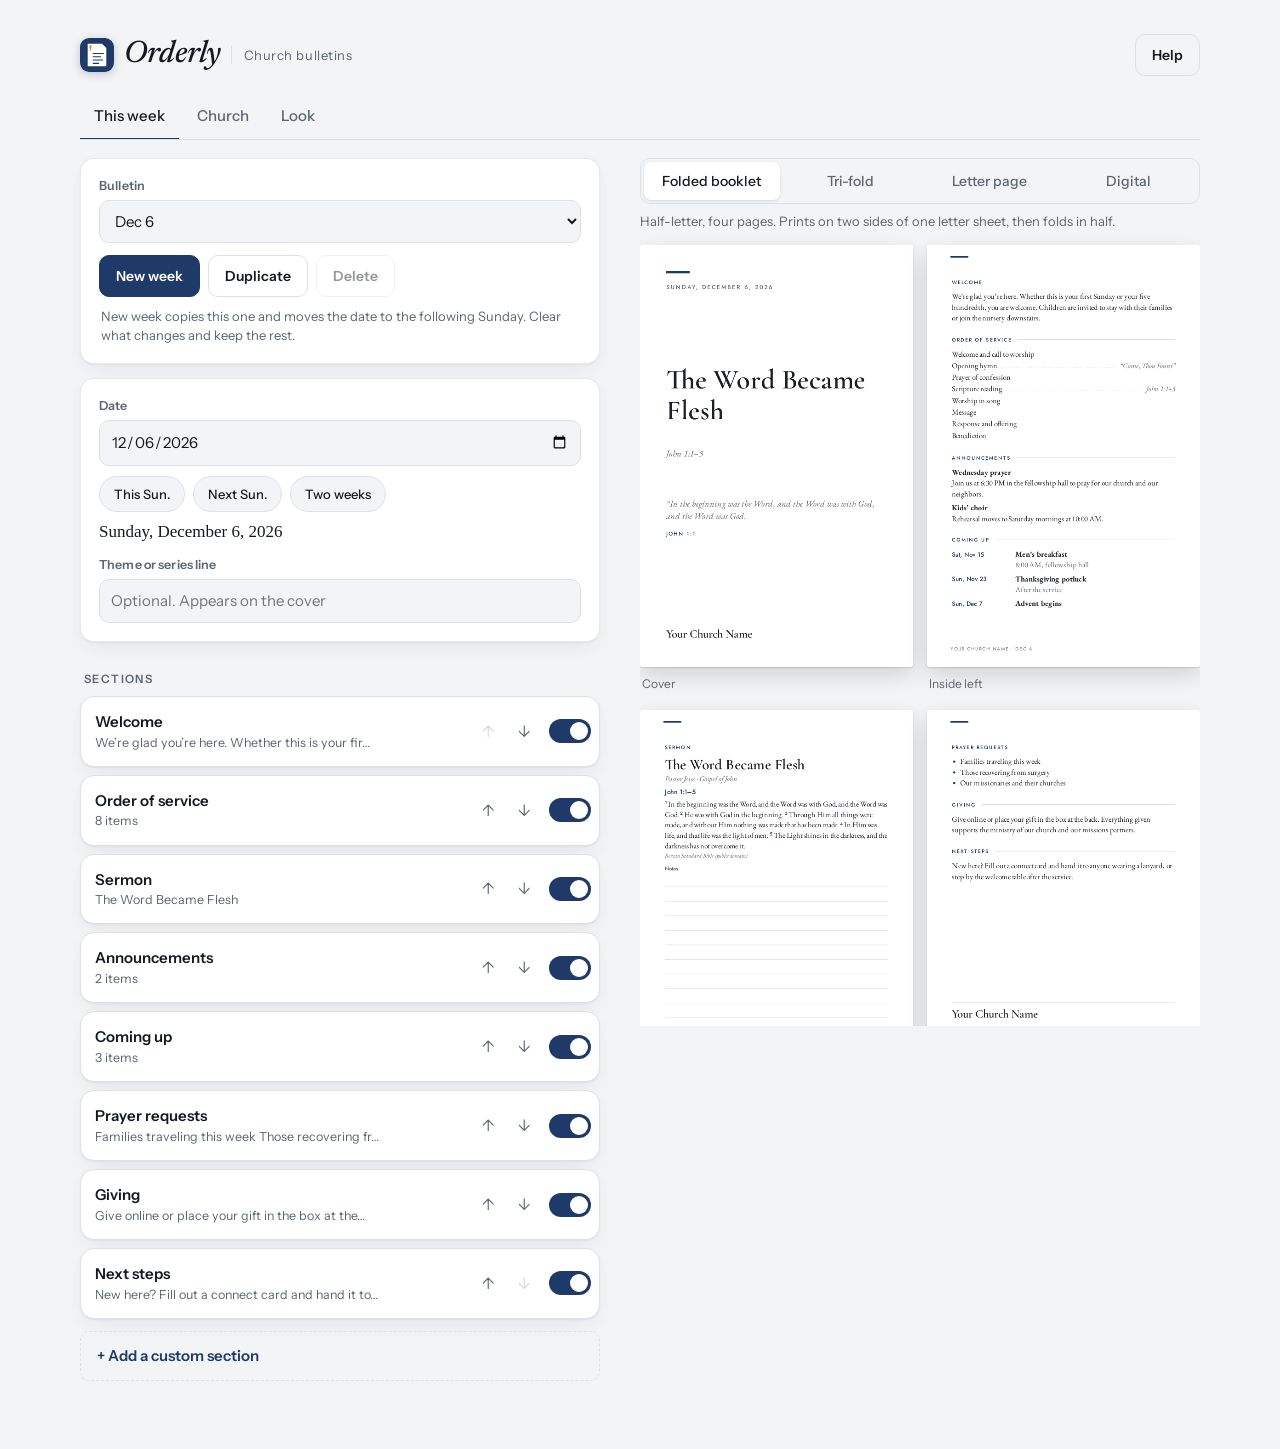
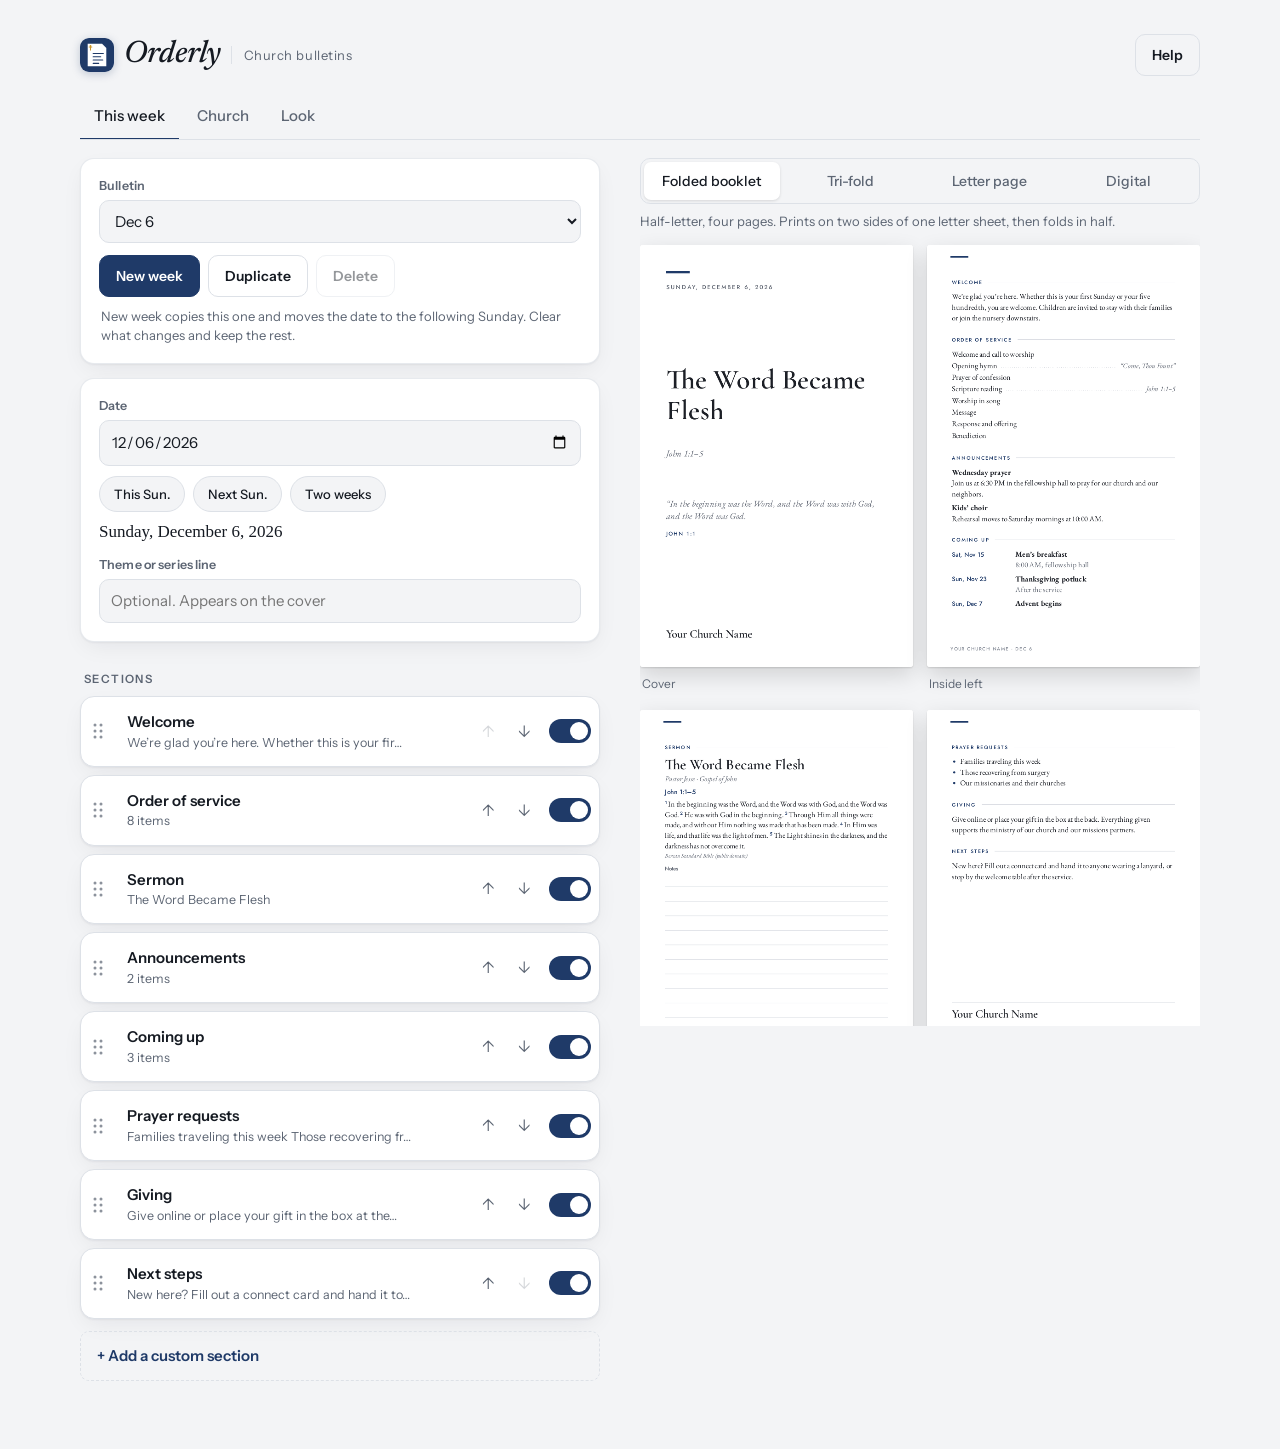
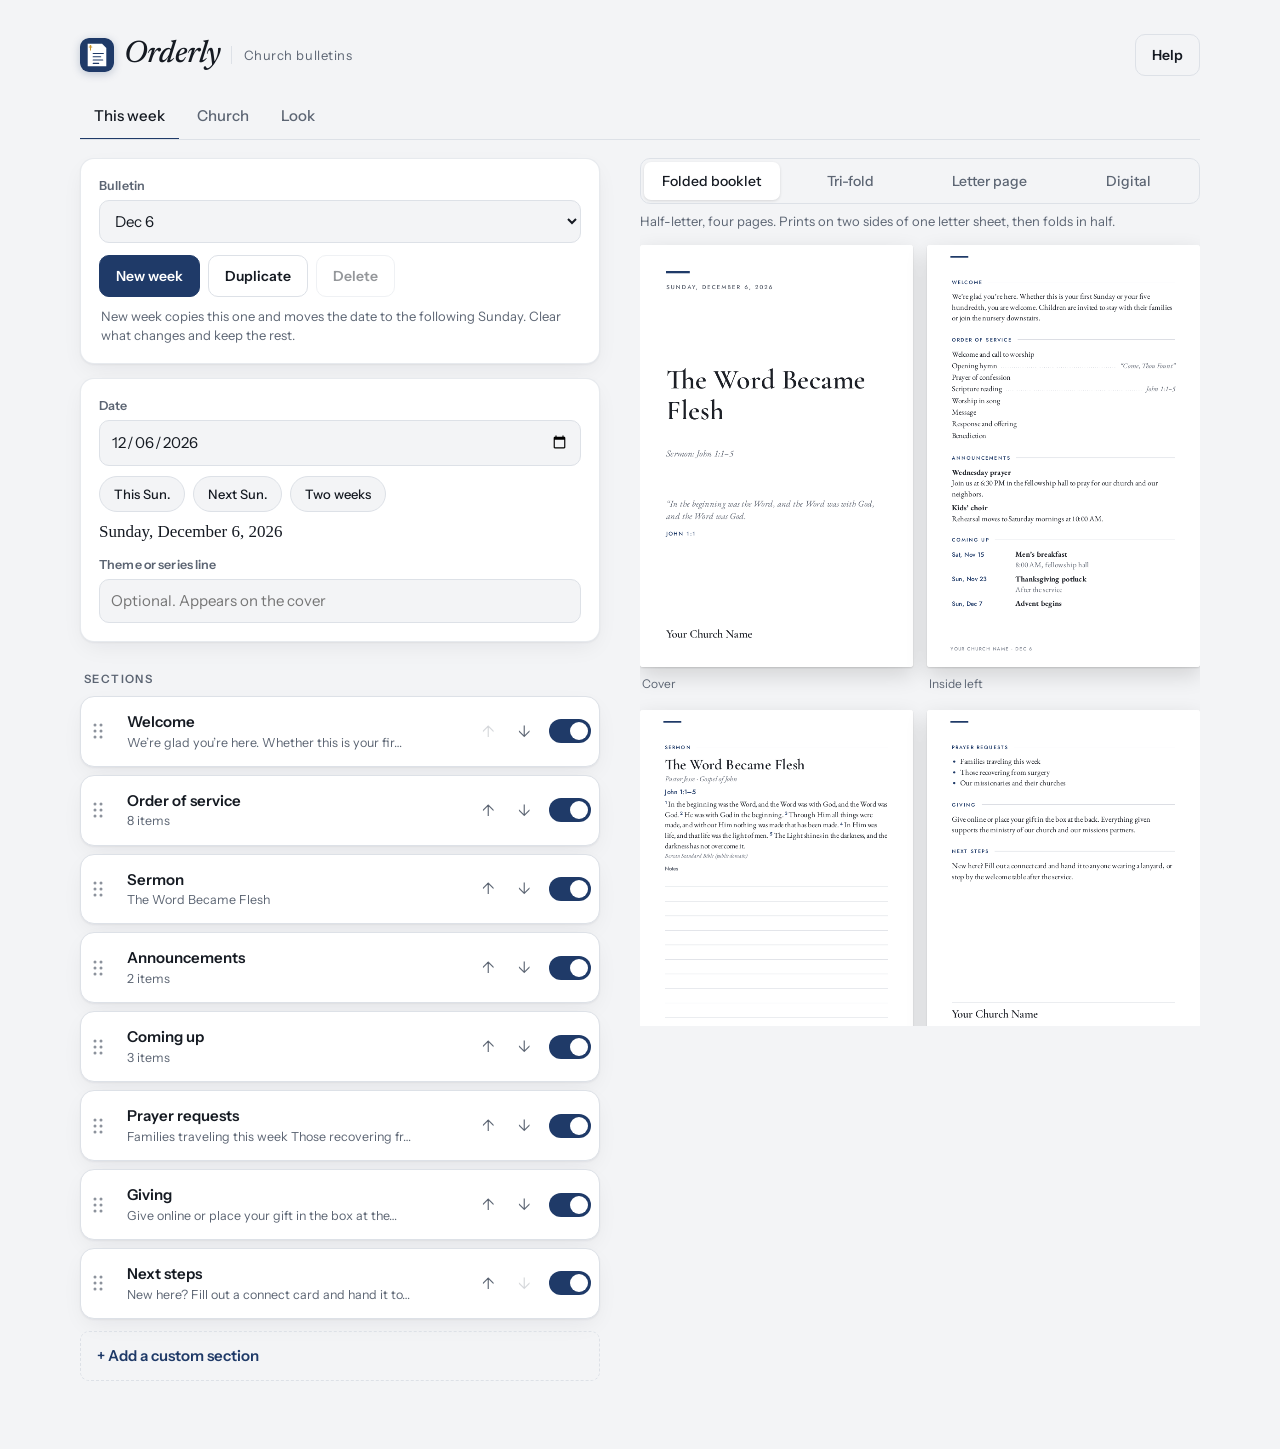
